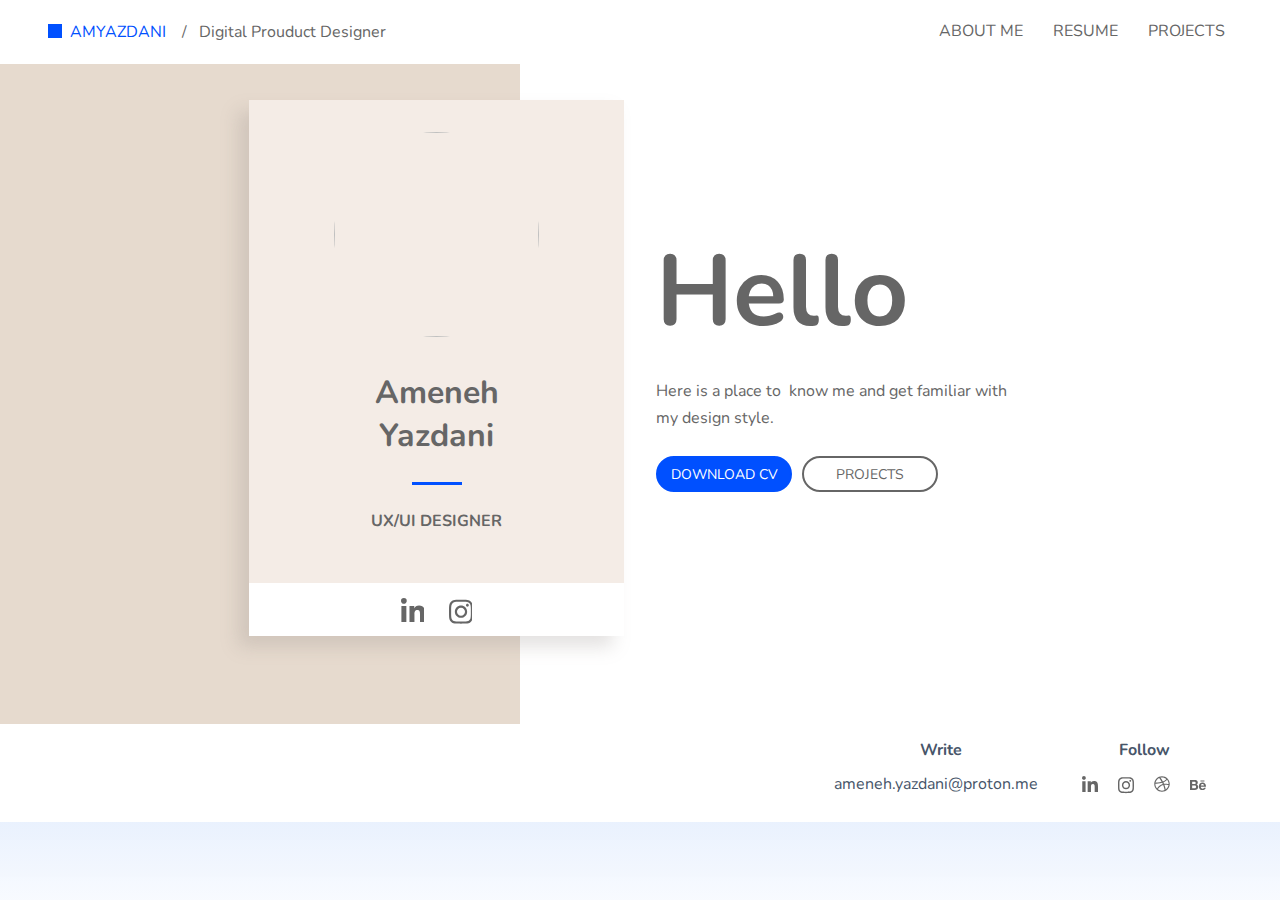
==== index.html @ 18025984 "add ecokiddo pdf" ====
<!doctype html>
            <html lang="en">
              <head>
                <meta charset="utf-8">
                <title>Amyazdani-Home</title>
                <meta name="generator" content="GrapesJS Studio">
                <meta name="viewport" content="width=device-width,initial-scale=1">
                <meta property="og:type" content="website">
                <meta name="robots" content="index,follow">
                <link rel="stylesheet" href="./css/style.css">
              
<link href="https://fonts.googleapis.com/css?family=Nunito:400,700" rel="stylesheet" type="text/css">
<link href="https://fonts.googleapis.com/css?family=Quicksand:400,700" rel="stylesheet" type="text/css">
<link href="https://fonts.googleapis.com/css?family=Nunito:400,700" rel="stylesheet" type="text/css">
<link href="https://fonts.googleapis.com/css?family=Quicksand:400,700" rel="stylesheet" type="text/css"></head>
              <body id="iau9"><div id="mainNav" class="navbar"><div data-gjs="navbar" id="mainNavContainer" class="navbar-container"><a href="./index.html" id="irisc" class="navbar-brand"><span id="i1w1ym"></span>AMYAZDANI<br/></a><a href="" id="ifyma7" class="navbar-brand">/   Digital Prouduct Designer</a><a href="" id="iestpai" class="navbar-brand">Digital Prouduct Designer</a><div id="navBurger" class="navbar-burger"><div id="navBurgerLine1" class="navbar-burger-line"></div><div id="navBurgerLine2" class="navbar-burger-line"></div><div id="navBurgerLine3" class="navbar-burger-line"></div></div><div data-gjs="navbar-items" id="navMenuDiv" class="navbar-items-c"><nav id="navbarMenu" class="navbar-menu"><a id="io22g" href="amyazdani_about_me.html" class="navbar-menu-link">ABOUT ME<br/></a><a id="io8o2" href="amyazdani_resume.html" class="navbar-menu-link">RESUME</a><a id="iezv8" href="amyazdani_projects.html" class="navbar-menu-link">PROJECTS</a></nav></div></div></div><div id="i25o" class="gjs-grid-row"><div id="itks" class="gjs-grid-column"></div><div id="ir4l" class="gjs-grid-column"></div></div><div id="i5uq" class="gjs-grid-row"><div id="iozj" class="gjs-grid-column"><div id="im23" class="gjs-grid-row"><div id="ianzh" class="gjs-grid-column"><img id="i791" src="assets/amy.jpg"/><h1 id="ip5w5" class="gjs-heading">Ameneh<br/>Yazdani<br/></h1><div id="imp0k" class="gjs-divider"></div><div id="insnv"><b id="i3y6it">UX/UI DESIGNER<br/></b></div><div id="ixq4tj" class="gjs-grid-row"><div id="ixsa9g" class="gjs-grid-column"><a href="/Resume/Ameneh-Yazdani-CV.pdf" id="ibwvfp" class="gjs-link">DOWNLOAD CV</a><a href="./amyazdani_projects.html" id="i9ak09" class="gjs-link">PROJECTS</a></div></div><div id="i3u7p" class="gjs-grid-row"><div id="iwslp" class="gjs-grid-column"><a href="https://www.linkedin.com/in/ameneh-yazdani" target="_blank" id="iv50fg" class="gjs-link-box"><div data-type-icon title="Amy.uix" id="iws2ya" class="gjs-icon"><svg xmlns="http://www.w3.org/2000/svg" viewBox="0 0 448 512"><path d="M100.28 448H7.4V148.9h92.88zM53.79 108.1C24.09 108.1 0 83.5 0 53.8a53.79 53.79 0 0 1 107.58 0c0 29.7-24.1 54.3-53.79 54.3zM447.9 448h-92.68V302.4c0-34.7-.7-79.2-48.29-79.2-48.29 0-55.69 37.7-55.69 76.7V448h-92.78V148.9h89.08v40.8h1.3c12.4-23.5 42.69-48.3 87.88-48.3 94 0 111.28 61.9 111.28 142.3V448z">
  </path></svg></div></a><a href="https://www.instagram.com/amy.uix" target="_blank" id="iccqul" class="gjs-link-box"><div data-type-icon title="Amy.uix" id="ibu5v7" class="gjs-icon"><svg xmlns="http://www.w3.org/2000/svg" viewBox="0 0 448 512"><path d="M224.1 141c-63.6 0-114.9 51.3-114.9 114.9s51.3 114.9 114.9 114.9S339 319.5 339 255.9 287.7 141 224.1 141zm0 189.6c-41.1 0-74.7-33.5-74.7-74.7s33.5-74.7 74.7-74.7 74.7 33.5 74.7 74.7-33.6 74.7-74.7 74.7zm146.4-194.3c0 14.9-12 26.8-26.8 26.8-14.9 0-26.8-12-26.8-26.8s12-26.8 26.8-26.8 26.8 12 26.8 26.8zm76.1 27.2c-1.7-35.9-9.9-67.7-36.2-93.9-26.2-26.2-58-34.4-93.9-36.2-37-2.1-147.9-2.1-184.9 0-35.8 1.7-67.6 9.9-93.9 36.1s-34.4 58-36.2 93.9c-2.1 37-2.1 147.9 0 184.9 1.7 35.9 9.9 67.7 36.2 93.9s58 34.4 93.9 36.2c37 2.1 147.9 2.1 184.9 0 35.9-1.7 67.7-9.9 93.9-36.2 26.2-26.2 34.4-58 36.2-93.9 2.1-37 2.1-147.8 0-184.8zM398.8 388c-7.8 19.6-22.9 34.7-42.6 42.6-29.5 11.7-99.5 9-132.1 9s-102.7 2.6-132.1-9c-19.6-7.8-34.7-22.9-42.6-42.6-11.7-29.5-9-99.5-9-132.1s-2.6-102.7 9-132.1c7.8-19.6 22.9-34.7 42.6-42.6 29.5-11.7 99.5-9 132.1-9s102.7-2.6 132.1 9c19.6 7.8 34.7 22.9 42.6 42.6 11.7 29.5 9 99.5 9 132.1s2.7 102.7-9 132.1z">
  </path></svg></div></a></div></div></div></div></div><div id="i42mx" class="gjs-grid-column"><h1 id="ihxmg" class="gjs-heading">Hello</h1><span id="iazq1"><b id="ifq6jk">Here is a place to  know me and get familiar with my design style.</b></span><div id="ikxauh" class="gjs-grid-row"><div id="i2eptz" class="gjs-grid-column"><a href="/Resume/Ameneh-Yazdani-CV.pdf" id="igydwi" class="gjs-link">DOWNLOAD CV</a><a href="./amyazdani_projects.html" id="ihq8y9" class="gjs-link">PROJECTS</a></div></div></div></div><section id="ie242h" class="gjs-section"><div id="im2js2" class="gjs-container"><div id="iene2k" class="gjs-grid-row"><div id="ic12m9" class="gjs-grid-column"><div id="igm6dx" class="gjs-grid-row"><div id="ippa7v" class="gjs-grid-column"><div id="irnk75"><b id="i36aaj-2">Write</b></div><div id="ir4frd">ameneh.yazdani@proton.me<br id="itm0ik-2" draggable="true"/></div></div></div></div><div id="i5v60v" class="gjs-grid-column"><div id="i3srwa" class="gjs-grid-row"><div id="ioxxzo" class="gjs-grid-column"><div id="idp0oi"><b id="ieya2i">Follow</b></div><div id="i5dv8p" class="gjs-grid-row"><div id="if9tjs" class="gjs-grid-column"><a href="https://www.linkedin.com/in/ameneh-yazdani" target="_blank" id="i13ovx" class="gjs-link-box"><div data-type-icon title="Amy.uix" id="io9v9u" class="gjs-icon"><svg xmlns="http://www.w3.org/2000/svg" viewBox="0 0 448 512"><path d="M100.28 448H7.4V148.9h92.88zM53.79 108.1C24.09 108.1 0 83.5 0 53.8a53.79 53.79 0 0 1 107.58 0c0 29.7-24.1 54.3-53.79 54.3zM447.9 448h-92.68V302.4c0-34.7-.7-79.2-48.29-79.2-48.29 0-55.69 37.7-55.69 76.7V448h-92.78V148.9h89.08v40.8h1.3c12.4-23.5 42.69-48.3 87.88-48.3 94 0 111.28 61.9 111.28 142.3V448z">
  </path></svg></div></a><a href="https://www.instagram.com/amy.uix" target="_blank" id="i0utdw" class="gjs-link-box"><div data-type-icon title="Amy.uix" id="i98dmz" class="gjs-icon"><svg xmlns="http://www.w3.org/2000/svg" viewBox="0 0 448 512"><path d="M224.1 141c-63.6 0-114.9 51.3-114.9 114.9s51.3 114.9 114.9 114.9S339 319.5 339 255.9 287.7 141 224.1 141zm0 189.6c-41.1 0-74.7-33.5-74.7-74.7s33.5-74.7 74.7-74.7 74.7 33.5 74.7 74.7-33.6 74.7-74.7 74.7zm146.4-194.3c0 14.9-12 26.8-26.8 26.8-14.9 0-26.8-12-26.8-26.8s12-26.8 26.8-26.8 26.8 12 26.8 26.8zm76.1 27.2c-1.7-35.9-9.9-67.7-36.2-93.9-26.2-26.2-58-34.4-93.9-36.2-37-2.1-147.9-2.1-184.9 0-35.8 1.7-67.6 9.9-93.9 36.1s-34.4 58-36.2 93.9c-2.1 37-2.1 147.9 0 184.9 1.7 35.9 9.9 67.7 36.2 93.9s58 34.4 93.9 36.2c37 2.1 147.9 2.1 184.9 0 35.9-1.7 67.7-9.9 93.9-36.2 26.2-26.2 34.4-58 36.2-93.9 2.1-37 2.1-147.8 0-184.8zM398.8 388c-7.8 19.6-22.9 34.7-42.6 42.6-29.5 11.7-99.5 9-132.1 9s-102.7 2.6-132.1-9c-19.6-7.8-34.7-22.9-42.6-42.6-11.7-29.5-9-99.5-9-132.1s-2.6-102.7 9-132.1c7.8-19.6 22.9-34.7 42.6-42.6 29.5-11.7 99.5-9 132.1-9s102.7-2.6 132.1 9c19.6 7.8 34.7 22.9 42.6 42.6 11.7 29.5 9 99.5 9 132.1s2.7 102.7-9 132.1z">
  </path></svg></div></a><a href="https://dribbble.com/amy-uix" target="_blank" id="ibwmsa" class="gjs-link-box"><div data-type-icon title="Amy.uix" id="ikxn64" class="gjs-icon"><svg xmlns="http://www.w3.org/2000/svg" viewBox="0 0 512 512"><path d="M256 8C119.252 8 8 119.252 8 256s111.252 248 248 248 248-111.252 248-248S392.748 8 256 8zm163.97 114.366c29.503 36.046 47.369 81.957 47.835 131.955-6.984-1.477-77.018-15.682-147.502-6.818-5.752-14.041-11.181-26.393-18.617-41.614 78.321-31.977 113.818-77.482 118.284-83.523zM396.421 97.87c-3.81 5.427-35.697 48.286-111.021 76.519-34.712-63.776-73.185-116.168-79.04-124.008 67.176-16.193 137.966 1.27 190.061 47.489zm-230.48-33.25c5.585 7.659 43.438 60.116 78.537 122.509-99.087 26.313-186.36 25.934-195.834 25.809C62.38 147.205 106.678 92.573 165.941 64.62zM44.17 256.323c0-2.166.043-4.322.108-6.473 9.268.19 111.92 1.513 217.706-30.146 6.064 11.868 11.857 23.915 17.174 35.949-76.599 21.575-146.194 83.527-180.531 142.306C64.794 360.405 44.17 310.73 44.17 256.323zm81.807 167.113c22.127-45.233 82.178-103.622 167.579-132.756 29.74 77.283 42.039 142.053 45.189 160.638-68.112 29.013-150.015 21.053-212.768-27.882zm248.38 8.489c-2.171-12.886-13.446-74.897-41.152-151.033 66.38-10.626 124.7 6.768 131.947 9.055-9.442 58.941-43.273 109.844-90.795 141.978z"></path></svg></div></a><a href="https://www.behance.net/amy-uix" target="_blank" id="i50127" class="gjs-link-box"><div data-type-icon title="Amy.uix" id="i4okzw" class="gjs-icon"><svg xmlns="http://www.w3.org/2000/svg" viewBox="0 0 576 512"><path d="M232 237.2c31.8-15.2 48.4-38.2 48.4-74 0-70.6-52.6-87.8-113.3-87.8H0v354.4h171.8c64.4 0 124.9-30.9 124.9-102.9 0-44.5-21.1-77.4-64.7-89.7zM77.9 135.9H151c28.1 0 53.4 7.9 53.4 40.5 0 30.1-19.7 42.2-47.5 42.2h-79v-82.7zm83.3 233.7H77.9V272h84.9c34.3 0 56 14.3 56 50.6 0 35.8-25.9 47-57.6 47zm358.5-240.7H376V94h143.7v34.9zM576 305.2c0-75.9-44.4-139.2-124.9-139.2-78.2 0-131.3 58.8-131.3 135.8 0 79.9 50.3 134.7 131.3 134.7 61.3 0 101-27.6 120.1-86.3H509c-6.7 21.9-34.3 33.5-55.7 33.5-41.3 0-63-24.2-63-65.3h185.1c.3-4.2.6-8.7.6-13.2zM390.4 274c2.3-33.7 24.7-54.8 58.5-54.8 35.4 0 53.2 20.8 56.2 54.8H390.4z"></path></svg></div></a></div></div></div></div></div></div></div></section></body>
<script src="./js/main.js"></script>
<script src="./js/main.js"></script>
            </html>
---- css/style.css ----
* { box-sizing: border-box; } body {margin: 0;}.text-content{line-height:20px;}.text-main-content{line-height:30px;font-size:1.2rem;}#iau9{font-family:Nunito,Arial,Helvetica,sans-serif;background-image:linear-gradient(180deg,rgba(59,130,245,0.11),white 14%);background-position:0px 0px;background-size:100% 100%;background-repeat:repeat;background-attachment:scroll;background-origin:padding-box;color:#475569;}.gjs-grid-column.feature-item{padding-top:15px;padding-right:15px;padding-bottom:15px;padding-left:15px;display:flex;flex-direction:column;gap:15px;min-width:30%;}.gjs-grid-column.testimonial-item{padding-top:15px;padding-right:15px;padding-bottom:15px;padding-left:15px;display:flex;flex-direction:column;gap:15px;min-width:45%;background-color:rgba(247, 247, 247, 0.23);border-top-left-radius:5px;border-top-right-radius:5px;border-bottom-right-radius:5px;border-bottom-left-radius:5px;align-items:flex-start;border-top-width:1px;border-right-width:1px;border-bottom-width:1px;border-left-width:1px;border-top-style:solid;border-right-style:solid;border-bottom-style:solid;border-left-style:solid;border-top-color:rgba(0, 0, 0, 0.06);border-right-color:rgba(0, 0, 0, 0.06);border-bottom-color:rgba(0, 0, 0, 0.06);border-left-color:rgba(0, 0, 0, 0.06);}.gjs-button{vertical-align:top;max-width:100%;display:inline-block;text-decoration:none;color:white;padding-right:15px;padding-bottom:10px;padding-left:15px;background-color:rgb(36, 99, 235);border-top-left-radius:5px;border-top-right-radius:5px;border-bottom-right-radius:5px;border-bottom-left-radius:5px;padding-top:10px;font-size:1.1rem;text-align:center;}.gjs-text-blue{color:rgb(36, 99, 235);}.gjs-link:hover{color:rgb(36, 99, 235);text-decoration:underline;}.gjs-icon.gjs-feature-icon{padding-top:10px;padding-right:10px;padding-bottom:10px;padding-left:10px;background-color:rgb(36, 99, 235);color:white;border-top-left-radius:10px;border-top-right-radius:10px;border-bottom-right-radius:10px;border-bottom-left-radius:10px;}.gjs-grid-row{display:flex;justify-content:flex-start;align-items:stretch;flex-direction:row;min-height:auto;padding:10px 0;}.gjs-grid-column{flex:1 1 0%;padding:5px 0;}#i25o{flex-direction:row;flex-wrap:nowrap;padding-top:0px;padding-bottom:0px;min-height:724px;}#ir4l{background-color:#ffffff;flex:6 1 0%;align-self:stretch;text-align:center;padding-top:0px;padding-right:0px;padding-bottom:0px;padding-left:0px;justify-content:flex-start;align-items:center;display:flex;line-height:0px;letter-spacing:0px;font-size:0px;margin-top:0px;margin-right:0px;margin-bottom:0px;margin-left:0px;}#itks{background-color:rgb(230, 218, 206);flex:4 0 1%;padding-top:0px;padding-bottom:0px;padding-right:5px;padding-left:5px;}#i5uq{position:absolute;top:100px;padding-top:0px;padding-right:0px;padding-bottom:0px;padding-left:0px;justify-content:center;flex-direction:row;width:100%;border-top-width:0px;border-right-width:0px;border-bottom-width:0px;border-left-width:0px;display:flex;color:#666666;}#iozj{padding-top:0px;padding-right:0px;padding-bottom:0px;padding-left:0px;width:375px;flex:0 0 auto;display:flex;justify-content:flex-start;flex-direction:row;box-shadow:-11px 11px 17px 0px rgba(138, 131, 124, 0.23) ;}#i791{color:rgba(0, 0, 0, 1);width:205px;height:205px;border-top-left-radius:100%;border-top-right-radius:100%;border-bottom-right-radius:100%;border-bottom-left-radius:100%;margin-bottom:34px;margin-top:32px;background-color:rgba(255, 255, 255, 0);min-height:64px;}#im23{justify-content:center;padding-top:0px;padding-right:0px;padding-bottom:0px;padding-left:0px;width:375px;background-color:#f4ece6;}#ianzh{align-self:auto;text-align:center;padding-top:0px;padding-bottom:0px;transform-style:flat;}.gjs-heading{margin:0;}#insnv{padding:10px;padding-top:0px;padding-right:0px;padding-bottom:0px;padding-left:0px;margin-bottom:51px;color:#666666;font-size:16px;}.gjs-divider{height:3px;width:100%;margin:10px;background-color:rgba(0, 0, 0, 0.05);}#imp0k{width:50px;background-color:#0050ff;margin-top:25px;margin-right:auto;margin-bottom:25px;margin-left:auto;}#i3u7p{width:100%;min-height:46px;padding-top:0px;padding-bottom:0px;}#iwslp{background-color:rgba(255, 255, 255, 1);display:flex;justify-content:center;align-items:center;padding-top:0px;padding-bottom:0px;height:53px;min-height:53px;flex-basis:6%;}.gjs-icon{display:inline-block;text-decoration:none;color:inherit;vertical-align:middle;fill:currentColor;width:50px;height:50px;}.gjs-link-box{color:inherit;display:inline-block;vertical-align:top;padding:10px;max-width:100%;text-decoration:none;}.gjs-link{vertical-align:top;max-width:100%;display:inline-block;text-decoration:none;color:inherit;}.navbar{background-color:#222;color:#ddd;min-height:50px;width:100%;}.navbar-container{max-width:950px;margin:0 auto;width:95%;}.navbar-items-c{display:inline-block;float:right;}.navbar-container::after{content:"";clear:both;display:block;}.navbar-brand{vertical-align:top;display:inline-block;padding:5px;min-height:50px;min-width:50px;color:inherit;text-decoration:none;}.navbar-menu{padding:10px 0;display:block;float:right;margin:0;}.navbar-menu-link{margin:0;color:inherit;text-decoration:none;display:inline-block;padding:10px 15px;}.navbar-burger{margin:10px 0;width:45px;padding:5px 10px;display:none;float:right;cursor:pointer;}.navbar-burger-line{padding:1px;background-color:white;margin:5px 0;}#irisc{min-height:64px;padding-left:8px;padding-right:8px;padding-bottom:21px;min-width:64px;padding-top:21px;font-size:16px;color:#0050FF;flex-direction:row;}#mainNavContainer{display:block;max-width:1200px;height:64px;}#mainNav{background-color:rgba(255, 255, 255, 1);color:rgba(0, 0, 0, 1);position:fixed;top:0px;z-index:10;min-height:64px;}#ihxmg{font-size:100px;color:#666666;}#i42mx{text-align:left;margin-top:0px;margin-right:0px;margin-bottom:0px;margin-left:32px;flex:0 0 auto;display:block;align-self:center;}#i25o:hover{padding-top:0px;padding-right:0px;padding-bottom:0px;padding-left:0px;}#iazq1{white-space:break-spaces;font-size:20px;color:#666666;width:375px;display:block;margin-top:16px;font-weight:200;}#io8o2:hover{color:#0050ff;}#iezv8:hover{color:#0050ff;}#io22g:hover{color:#0050ff;}#ixq4tj{margin-top:0px;margin-right:0px;margin-bottom:0px;margin-left:0px;display:none;}#ibwvfp{color:rgba(255, 255, 255, 1);background-color:#0050ff;border-top-left-radius:100px;border-top-right-radius:100px;border-bottom-right-radius:100px;border-bottom-left-radius:100px;width:130px;height:36px;display:inline-block;text-align:center;margin-right:10px;font-size:14px;margin-top:0px;margin-bottom:0px;margin-left:0px;padding-top:10px;padding-bottom:10px;}#ibwvfp:hover{text-decoration:none;text-align:center;}#i9ak09{color:rgba(0, 0, 0, 1);background-color:rgba(255, 255, 255, 1);border-top-left-radius:100px;border-top-right-radius:100px;border-bottom-right-radius:100px;border-bottom-left-radius:100px;width:130px;height:36px;display:inline-block;text-align:center;padding-top:9px;padding-bottom:9px;border-top-color:rgba(0, 0, 0, 1);border-right-color:rgba(0, 0, 0, 1);border-bottom-color:rgba(0, 0, 0, 1);border-left-color:rgba(0, 0, 0, 1);border-top-width:2px;border-right-width:2px;border-bottom-width:2px;border-left-width:2px;border-top-style:solid;border-right-style:solid;border-bottom-style:solid;border-left-style:solid;font-size:14px;}#i9ak09:hover{text-decoration:none;text-align:center;}#ixsa9g{padding-top:0px;padding-bottom:0px;margin-top:16px;margin-bottom:10px;}#igydwi{color:rgba(255,255,255,1);background-color:#0050ff;width:136px;height:36px;display:inline-block;text-align:center;margin-right:10px;font-size:14px;margin-left:0px;padding-top:7px;padding-bottom:7px;border-top-width:2px;border-right-width:2px;border-bottom-width:2px;border-left-width:2px;border-top-style:solid;border-right-style:solid;border-bottom-style:solid;border-left-style:solid;border-top-left-radius:100px;border-top-right-radius:100px;border-bottom-right-radius:100px;border-bottom-left-radius:100px;border-top-color:#0050ff;border-right-color:#0050ff;border-bottom-color:#0050ff;border-left-color:#0050ff;box-sizing:border-box;}#igydwi:hover{text-decoration:none;text-align:center;color:rgba(0, 0, 0, 1);background-color:rgba(255, 255, 255, 1);border-top-color:#0050ff;border-right-color:#0050ff;border-bottom-color:#0050ff;border-left-color:#0050ff;border-top-left-radius:100px;border-top-right-radius:100px;border-bottom-right-radius:100px;border-bottom-left-radius:100px;border-top-style:solid;border-right-style:solid;border-bottom-style:solid;border-left-style:solid;border-top-width:2px;border-right-width:2px;border-bottom-width:2px;border-left-width:2px;padding-top:7px;padding-bottom:7px;}#ihq8y9{color:#666666;background-color:rgba(255,255,255,1);border-top-left-radius:100px;border-top-right-radius:100px;border-bottom-right-radius:100px;border-bottom-left-radius:100px;width:136px;height:36px;display:inline-block;text-align:center;padding-top:7px;padding-bottom:7px;border-top-color:#666666;border-right-color:#666666;border-bottom-color:#666666;border-left-color:#666666;border-top-style:solid;border-right-style:solid;border-bottom-style:solid;border-left-style:solid;font-size:14px;border-top-width:2px;border-right-width:2px;border-bottom-width:2px;border-left-width:2px;}#ihq8y9:hover{text-decoration:none;text-align:center;border-top-style:none;border-right-style:none;border-bottom-style:none;border-left-style:none;background-color:#0050ff;color:rgba(255, 255, 255, 1);padding-top:9px;padding-bottom:9px;}#i2eptz{padding-top:0px;padding-bottom:0px;margin-top:16px;margin-bottom:10px;}#navbarMenu{height:64px;}#irhdi2{min-height:64px;padding-left:8px;padding-right:8px;padding-bottom:21px;min-width:64px;padding-top:21px;font-size:16px;color:#666666;}#iov8y7:hover{color:#0050ff;}#iov8y7{color:#0050ff;}#igw63x:hover{color:#0050ff;}#if4li4:hover{color:#0050ff;}#irljbp{height:64px;}#i78d9u{display:block;max-width:1200px;height:64px;}#iqfgrt{background-color:rgba(255, 255, 255, 1);color:rgba(0, 0, 0, 1);position:fixed;top:0px;z-index:10;min-height:64px;}#i4d6wd{font-family:Nunito,Arial,Helvetica,sans-serif;color:#475569;background-color:rgb(230,218,206);}.gjs-container{width:90%;margin:0 auto;max-width:1200px;}.gjs-section{display:flex;padding:50px 0;}#ijr3ad{margin-top:64px;padding-top:32px;}#i2za1o{width:100%;max-width:724px;display:block;justify-content:space-between;}#i8f7qs{display:flex;justify-content:center;margin-bottom:16px;padding-top:0px;padding-bottom:0px;}#i7zahs{background-color:rgba(255, 255, 255, 1);padding-top:48px;padding-right:48px;padding-bottom:48px;padding-left:48px;mix-blend-mode:normal;box-shadow:-11px 11px 17px 0px rgba(138, 131, 124, 0.23) ;}#i9dw3x{display:block;padding-top:0px;padding-bottom:0px;}#i5mx16{flex-basis:30%;flex-grow:0;}#i9wjjj{flex-direction:row;}#i4ljyb{padding:10px;color:#0050ff;font-weight:600;font-size:16px;}#ifpf6j{padding:10px;font-size:14px;}#izeedk{padding:10px;font-size:13px;}#ilqxbb{padding-top:24px;padding-right:0px;padding-bottom:8px;padding-left:0px;}#isgs1k{font-size:14px;color:#666666;}#ifrtbx{padding:10px;color:#0050ff;font-weight:600;font-size:16px;}#ivi7ae{padding:10px;color:#666666;font-size:14px;}#izx4k6{font-size:9.000000pt;}#i168yk{padding:10px;color:#0050ff;font-weight:600;font-size:16px;}#imwpn4{padding:10px;color:#666666;font-size:14px;}#i9xg2a{padding:10px;color:#666666;font-size:14px;}#iyaw9l{flex-basis:42%;flex-grow:0;}#i84zjh{font-size:9.000000pt;}#iztz53{padding:10px;font-size:14px;color:#666666;}#iamm1l{padding-top:24px;padding-right:0px;padding-bottom:8px;padding-left:0px;}#izk48e{flex-direction:row;}#iapwzv{background-color:rgba(255, 255, 255, 1);padding-top:48px;padding-right:48px;padding-bottom:48px;padding-left:48px;color:#666666;box-shadow:-11px 11px 17px 0 rgba(138, 131, 124, 0.23) ;}#iv5one{display:block;padding-top:0px;padding-right:0px;padding-bottom:10px;padding-left:0px;}#ih1t1v{padding:10px;color:#0050ff;font-weight:600;font-size:16px;}#ituaob{padding:10px;color:#666666;font-size:14px;}#ic1vqj{padding:10px;color:#666666;font-size:14px;}#iop592{flex-basis:30%;flex-grow:0;}#il3b9u{padding-top:24px;padding-right:0px;padding-bottom:8px;padding-left:0px;}#i2twmb{flex-direction:row;}#ivxel1{background-color:rgba(255, 255, 255, 1);padding-top:48px;padding-right:48px;padding-bottom:48px;padding-left:48px;box-shadow:-11px 11px 17px 0 rgba(138, 131, 124, 0.23) ;}#iuh3by{display:block;padding-top:0px;padding-bottom:0px;margin-top:16px;margin-right:0px;margin-bottom:0px;margin-left:0px;}#i0bq1j{font-size:14px;color:#666666;}#iz9ju3{display:flex;justify-content:space-between;color:#666666;}#ixzp3j{padding-top:0px;padding-bottom:0px;margin-top:16px;margin-right:0px;margin-bottom:0px;margin-left:0px;display:block;min-height:55px;}#ilicjo{width:100%;max-width:724px;display:block;justify-content:space-between;}#ic2p8r{padding-top:0px;margin-top:0px;}#iibh4n{display:flex;justify-content:space-between;color:#666666;}#i27mfs{padding:10px;color:#666666;padding-left:0px;font-size:16px;}#i4ib57{background-color:rgba(255, 255, 255, 1);padding-top:48px;padding-right:48px;padding-bottom:48px;padding-left:48px;color:#666666;box-shadow:-11px 11px 17px 0 rgba(138, 131, 124, 0.23) ;}#igd8iv{padding-top:0px;padding-bottom:0px;margin-top:16px;margin-right:0px;margin-bottom:0px;margin-left:0px;display:block;min-height:55px;}#iz4ruy{width:100%;max-width:724px;display:block;justify-content:space-between;}#i3e59g{padding-top:0px;margin-top:0px;}#igx10f{display:inline-block;width:12px;height:12px;background-color:#0050ff;}#ib4r34{flex-direction:row;padding-top:0px;padding-bottom:0px;}#i5q8ou{display:inline-block;width:12px;height:12px;background-color:#0050ff;}#ixgmh6{padding:10px;padding-left:0px;font-size:16px;}#iwoise{display:inline-block;width:12px;height:12px;background-color:#0050ff;}#il6ttk{padding:10px;padding-left:0px;font-size:16px;}#ivyzjz{white-space:pre-wrap;color:#666666;}#ifgxej{white-space:pre-wrap;color:#666666;}#ikd90g{display:inline-block;width:12px;height:12px;background-color:#0050ff;}#ivh3pg{white-space:pre-wrap;}#i60bkh{padding:10px;padding-left:0px;font-size:16px;}#imgk0p{white-space:pre-wrap;color:#666666;}#ii4j8i{display:inline-block;width:12px;height:12px;background-color:#0050ff;}#iivh9d{white-space:pre-wrap;}#i0197c{padding:10px;color:#666666;padding-left:0px;font-size:16px;}#imlq81{white-space:pre-wrap;}#iqct6f{display:inline-block;width:12px;height:12px;background-color:#0050ff;}#ikp0sd{white-space:pre-wrap;}#imsro3{padding:10px;padding-left:0px;font-size:16px;}#iz6kzm{white-space:pre-wrap;color:#666666;}#i9ey9s{display:inline-block;width:12px;height:12px;background-color:#0050ff;}#ihqfvs{white-space:pre-wrap;}#ieebf5{padding:10px;color:#666666;padding-left:0px;font-size:16px;}#ijnmy2{display:inline-block;width:12px;height:12px;background-color:#0050ff;}#i2g4n7{padding:10px;color:#666666;padding-left:0px;font-size:16px;}#iw8epz{display:inline-block;height:12px;background-color:#0050ff;width:12px;}#i3hzwp{padding:10px;padding-left:0px;font-size:16px;}#ijxxgu{display:inline-block;width:12px;height:12px;background-color:#0050ff;}#iwt7nk{padding:10px;padding-left:0px;font-size:16px;}#i5cbbf{display:inline-block;width:12px;height:12px;background-color:#0050ff;}#imokom{white-space:pre-wrap;}#ixom1c{padding:10px;padding-left:0px;font-size:16px;}#ih05hn{display:inline-block;width:12px;height:12px;background-color:#0050ff;}#iepa6u{padding:10px;padding-left:0px;font-size:16px;}#i40wwx{display:inline-block;width:12px;height:12px;background-color:#0050ff;}#imi57u{white-space:pre-wrap;}#i237fv{padding:10px;padding-left:0px;font-size:16px;}#i3uxpb{display:inline-block;width:12px;height:12px;background-color:#0050ff;}#i06pmw{white-space:pre-wrap;}#itgk6u{padding:10px;padding-left:0px;font-size:16px;}#idrt0f{display:inline-block;width:12px;height:12px;background-color:#0050ff;}#indtas{padding:10px;padding-left:0px;font-size:16px;}#i95t0h{display:inline-block;width:12px;height:12px;background-color:#0050ff;}#isavt9{white-space:pre-wrap;}#i8xj63{padding:10px;padding-left:0px;font-size:16px;}#i3olcm{flex-direction:row;padding-bottom:0px;padding-top:0px;}#iq5eey{background-color:rgba(255, 255, 255, 1);padding-top:48px;padding-right:48px;padding-bottom:48px;padding-left:48px;box-shadow:-11px 11px 17px 0 rgba(138, 131, 124, 0.23) ;}#i1jzd6{padding-top:0px;padding-bottom:0px;margin-top:16px;margin-right:0px;margin-bottom:0px;margin-left:0px;display:block;min-height:55px;}#iorl5u{white-space:pre-wrap;font-size:16px;color:#666666;}#iv87xj{white-space:pre-wrap;font-size:16px;color:#666666;}#imw3mh{white-space:pre-wrap;font-size:16px;color:#666666;}#ir0jgu{white-space:pre-wrap;font-size:16px;color:#666666;}#iv2iio{white-space:pre-wrap;font-size:16px;color:#666666;}#irluqt{white-space:pre-wrap;font-size:16px;color:#666666;}#igaraq{white-space:pre-wrap;font-size:16px;color:#666666;}#ih88d2{white-space:pre-wrap;font-size:16px;color:#666666;}#i6arl1{padding:10px;color:#666666;font-size:14px;}#i8r5hj{flex-basis:42%;flex-grow:0;}#ioooe8{padding:10px;font-size:14px;color:#666666;}#i6bd14{padding-top:24px;padding-right:0px;padding-bottom:8px;padding-left:0px;}#ir70v3{flex-direction:row;}#i08bo5{background-color:rgba(255, 255, 255, 1);padding-top:48px;padding-right:48px;padding-bottom:48px;padding-left:48px;color:#666666;box-shadow:-11px 11px 17px 0 rgba(138, 131, 124, 0.23) ;}#iu26g2{padding-top:0px;padding-bottom:0px;margin-top:16px;margin-right:0px;margin-bottom:0px;margin-left:0px;display:block;min-height:55px;}#i1x4xk{padding:10px;color:#0050ff;font-weight:600;font-size:16px;}#i0a7z6{padding:10px;color:#666666;font-size:14px;}#io0cv8{padding:10px;color:#666666;font-size:14px;}#ivitxe{flex-basis:42%;flex-grow:0;}#ip8i47{padding-top:40px;padding-right:0px;padding-bottom:8px;padding-left:0px;margin-top:0px;margin-right:0px;margin-bottom:0px;margin-left:0px;}#iqapad{flex-direction:row;}#ihiin8{background-color:rgba(255, 255, 255, 1);padding-top:48px;padding-right:48px;padding-bottom:48px;padding-left:48px;box-shadow:-11px 11px 17px 0px rgba(138, 131, 124, 0.23) ;}#i5cpx6{padding-top:0px;padding-bottom:0px;margin-top:16px;margin-right:0px;margin-bottom:0px;margin-left:0px;display:block;min-height:55px;}#iqvvda{display:inline-block;width:12px;height:12px;color:#0050ff;background-color:#0050ff;}#iam18s{white-space:pre-wrap;}#isxes7{padding:10px;color:#666666;}#iajboj{display:inline-block;width:12px;height:12px;background-color:#0050ff;}#iclmfy{padding:10px;color:#666666;}#iaf76r{display:inline-block;width:12px;height:12px;background-color:#0050ff;}#ibue93{padding:10px;color:#666666;}#i8xilh{display:inline-block;width:12px;height:12px;background-color:#0050ff;}#izf26j{padding:10px;color:#666666;}#irchrg{white-space:pre-wrap;}#ijkksl{display:inline-block;width:12px;height:12px;background-color:#0050ff;}#i9q9j4{white-space:pre-wrap;}#ie9sqb{padding:10px;font-size:16px;padding-left:0px;}#iqg51g{display:inline-block;width:12px;height:12px;background-color:#0050ff;}#iucom1{white-space:pre-wrap;}#imqx8m{padding:10px;padding-left:0px;font-size:16px;}#ivrl4f{display:inline-block;width:12px;height:12px;background-color:#0050ff;}#iweldk{white-space:pre-wrap;}#irv3tk{padding:10px;font-size:16px;padding-left:0px;}#ivqk46{display:inline-block;width:12px;height:12px;background-color:#0050ff;}#i7vcyp{white-space:pre-wrap;}#iz471g{padding:10px;padding-left:0px;font-size:16px;}#ic6ihm{display:inline-block;width:12px;height:12px;background-color:#0050ff;}#ibfa6o{white-space:pre-wrap;}#id0bz6{padding:10px;padding-left:0px;font-size:16px;}#itwex9{display:inline-block;width:12px;height:12px;background-color:#0050ff;}#iloyzi{white-space:pre-wrap;}#iptrkh{padding:10px;font-size:16px;padding-left:0px;}#isrvja{display:inline-block;width:12px;height:12px;background-color:#0050ff;}#i69lxg{white-space:pre-wrap;}#imz8ko{padding:10px;padding-left:0px;font-size:16px;}#iyp8zd{display:inline-block;width:12px;height:12px;background-color:#0050ff;}#izjgtp{padding:10px;font-size:16px;padding-left:0px;}#iq3nql{display:inline-block;width:12px;height:12px;background-color:#0050ff;}#ia7ko1{white-space:pre-wrap;}#i7ht5i{padding:10px;padding-left:0px;font-size:16px;}#i922xk{flex-basis:1%;width:0px;display:block;}#iaicmi{display:inline-block;width:12px;height:12px;background-color:#0050ff;}#ilug3b{white-space:pre-wrap;}#ir9fov{padding:10px;font-size:16px;padding-left:0px;}#imbn7l{display:inline-block;width:12px;height:12px;background-color:#0050ff;}#in4877{white-space:pre-wrap;}#i7agwn{padding:10px;color:#666666;padding-left:0px;font-size:16px;}#i7gtjg{display:inline-block;width:12px;height:12px;background-color:#0050ff;}#ioyi15{white-space:pre-wrap;}#im8unf{padding:10px;padding-left:0px;font-size:16px;}#ivrazy{display:inline-block;width:12px;height:12px;background-color:#0050ff;}#ibt011{white-space:pre-wrap;}#inn3d2{padding:10px;color:#666666;padding-left:0px;font-size:16px;}#i381ei{font-size:16px;color:#666666;}#iu1e8j{display:flex;justify-content:space-between;}#i1hdow{display:inline-block;width:12px;height:12px;color:#0050ff;background-color:#0050ff;}#i4mf6t{white-space:pre-wrap;}#igeghz{background-color:rgba(255, 255, 255, 1);padding-top:48px;padding-right:48px;padding-bottom:48px;padding-left:48px;margin-top:0px;margin-right:0px;margin-bottom:8px;margin-left:0px;display:flex;box-shadow:-11px 11px 17px 0 rgba(138, 131, 124, 0.23) ;}#i7ko6g{padding-top:0px;padding-bottom:0px;margin-top:16px;margin-right:0px;margin-bottom:0px;margin-left:0px;display:block;min-height:55px;}#i53rux{width:100%;max-width:724px;display:block;justify-content:space-between;}#is449m{padding-top:0px;margin-top:0px;padding-bottom:0px;margin-bottom:50px;}#i1n5yo{display:flex;justify-content:space-between;}#i5rd5t{display:inline-block;width:12px;height:12px;background-color:#0050ff;}#iwubah{white-space:pre-wrap;color:#666666;}#iab5z2{padding:10px;color:#666666;font-size:16px;}#if0fur{display:inline-block;width:12px;height:12px;background-color:#0050ff;}#i04h5i{white-space:pre-wrap;color:#666666;}#ix0z7c{padding:10px;font-size:16px;}#i3pyfz{flex-direction:row;}#iodpvu{background-color:rgba(255, 255, 255, 1);padding-top:48px;padding-right:48px;padding-bottom:48px;padding-left:48px;box-shadow:-11px 11px 17px 0 rgba(138, 131, 124, 0.23) ;}#iqnzxf{padding-top:0px;padding-bottom:0px;margin-top:16px;margin-right:0px;margin-bottom:0px;margin-left:0px;display:block;min-height:55px;}#i4yzge{width:100%;max-width:724px;display:block;justify-content:space-between;}#ioz9yg{padding-top:0px;margin-top:0px;}#i7dm23{color:black;width:500px;display:inline-block;}#i702ud{flex-basis:30%;flex-grow:0;padding-top:0px;padding-bottom:0px;display:flex;width:500px;flex-direction:column;margin-left:64px;margin-right:64px;}#i8azwh{flex-direction:column;display:flex;}#ifryul{flex-basis:30%;flex-grow:0;padding-bottom:0px;padding-top:0px;width:500px;margin-left:64px;margin-right:64px;}#i4mfhk{flex-direction:row;}#i9w1g6{flex-direction:column;}#i8vv64{background-color:rgba(255, 255, 255, 1);padding-top:48px;padding-right:48px;padding-bottom:48px;padding-left:48px;margin-top:16px;box-shadow:-11px 11px 17px 0 rgba(138, 131, 124, 0.23) ;display:flex;}#i16z4o{min-height:64px;padding-left:8px;padding-right:8px;padding-bottom:21px;min-width:64px;padding-top:21px;font-size:16px;color:#666666;}#itzirc:hover{color:#0050ff;}#ivp7f4:hover{color:#0050ff;}#ifpy61:hover{color:#0050ff;}#ixoidz{height:64px;}#is7bnf{display:block;max-width:1200px;height:64px;}#ir49ih{color:rgba(0, 0, 0, 1);position:fixed;top:0px;z-index:10;min-height:64px;background-color:rgba(255, 255, 255, 1);}#igk06i{display:flex;justify-content:center;padding-top:0px;padding-bottom:0px;}#idv31n{width:100%;max-width:724px;display:block;justify-content:space-between;}#iqr1df{padding-top:32px;margin-top:64px;padding-right:0px;padding-bottom:50px;padding-left:0px;}#i6esukd{font-family:Nunito,Arial,Helvetica,sans-serif;color:#475569;background-color:rgb(230,218,206);}#ivp7f4{color:#0050ff;}#i6nbx9{width:14px;height:14px;background-color:#0050ff;display:inline-block;}#i27j04{color:rgba(255, 255, 255, 1);padding:10px;background-color:#0050ff;border-top-left-radius:100px;border-top-right-radius:100px;border-bottom-right-radius:100px;border-bottom-left-radius:100px;width:154px;height:40px;font-size:14px;text-align:center;padding-top:11px;padding-bottom:11px;}#ihlrn2{display:flex;justify-content:space-between;}#if2gu9{display:inline-block;width:14px;height:14px;background-color:#0050ff;}#izlbej{min-height:64px;padding-left:8px;padding-right:8px;padding-bottom:21px;min-width:64px;padding-top:21px;font-size:16px;color:#666666;}#ihg8vq:hover{color:#0050ff;}#itzj7c:hover{color:#0050ff;}#ik63zl:hover{color:#0050ff;}#id3p51{height:64px;}#i4sfzp{display:block;max-width:1200px;height:64px;}#im3d6d{background-color:rgba(255, 255, 255, 1);color:rgba(0, 0, 0, 1);position:fixed;top:0px;z-index:10;min-height:64px;}#il3zx3{width:14px;height:14px;background-color:#0050ff;display:inline-block;}#iukr4h{display:flex;justify-content:center;padding-top:0px;padding-bottom:0px;margin-bottom:16px;}#ictmuh{font-family:Nunito,Arial,Helvetica,sans-serif;color:rgba(255,255,255,1);background-color:rgb(230,218,206);}#ik63zl{color:#0050ff;}#i27j04:hover{text-decoration:none;background-color:rgb(230, 218, 206);color:rgba(0, 0, 0, 1);border-top-left-radius:100px;border-top-right-radius:100px;border-bottom-right-radius:100px;border-bottom-left-radius:100px;border-top-color:#0050ff;border-right-color:#0050ff;border-bottom-color:#0050ff;border-left-color:#0050ff;border-top-width:2px;border-right-width:2px;border-bottom-width:2px;border-left-width:2px;border-top-style:solid;border-right-style:solid;border-bottom-style:solid;border-left-style:solid;padding-top:9px;padding-bottom:9px;}#i69h7i{font-size:16px;color:#666666;}#iavayr{font-size:16px;color:#666666;}#i160g1{font-size:16px;color:#666666;}#isplv1{font-size:16px;color:#666666;}#iilirn{font-size:16px;color:#666666;}#in3fy1{font-size:16px;color:#666666;}#iuypau{font-size:16px;color:#666666;}#iwbwh3{font-size:16px;color:#666666;}#ip5w5{color:#666666;}#i1w1ym{width:14px;height:14px;background-color:#0050ff;display:inline-block;margin-right:8px;box-sizing:border-box;margin-bottom:-1px;}#izt84g{width:14px;height:14px;display:inline-block;background-color:#0050ff;margin-right:8px;margin-bottom:-1px;}#ihw49u{width:14px;height:14px;display:inline-block;background-color:#0050ff;margin-bottom:-1px;margin-right:8px;}#icvru9{display:inline-block;width:14px;height:14px;background-color:#0050ff;margin-right:8px;margin-bottom:-1px;}#io8o2{color:#666666;}#iezv8{color:#666666;}#io22g{color:#666666;}#i05jc5{color:#666666;}#i427co{color:#666666;}#iofqxi{color:#666666;}#i8dyji{color:#666666;}#imq10f{color:#666666;margin-bottom:16px;}#iw6smv{color:#666666;}#ihfz2o{color:#666666;}#i3t74n{color:#666666;font-size:16px;}#iktp3k{color:#666666;font-size:16px;}#i5slyp{color:#666666;font-size:16px;}#i3mlui{color:#666666;font-size:16px;}#iqqhnv{color:#666666;}#irhouo{color:#666666;}#itzirc{color:#666666;}#ifpy61{color:#666666;}#i1jmhb{color:#666666;font-size:24px;}#ihg8vq{color:#666666;}#itzj7c{color:#666666;}#ihr4h2{margin-bottom:16px;}#im5971{width:500px;}#inntzu{display:inline-block;width:12px;height:12px;background-color:#0050ff;}#i0abdn{white-space:pre-wrap;color:#666666;}#i2u3qb{padding:10px;font-size:16px;}#ionl3v{display:inline-block;width:12px;height:12px;background-color:#0050ff;}#inlpng{white-space:pre-wrap;color:#666666;}#ielsw6{padding:10px;color:#666666;font-size:16px;}#ikxauh{border-top-width:2px;border-right-width:2px;border-bottom-width:2px;border-left-width:2px;}#irhdi2:hover{color:#0050ff;}#i16z4o:hover{color:#0050ff;}#izlbej:hover{color:#0050FF;}#irisc:hover{color:#0050FF;}#i1ih56{color:rgba(255, 255, 255, 1);}#ie242h{padding-top:0px;padding-right:0px;padding-bottom:0px;padding-left:0px;background-color:rgba(255, 255, 255, 1);}#iws2ya{width:24px;height:24px;color:#666666;}#iws2ya:hover{margin-top:0px;margin-right:0px;margin-bottom:0px;margin-left:0px;}#iv50fg{width:48px;height:48px;border-top-left-radius:100%;border-top-right-radius:100%;border-bottom-right-radius:100%;border-bottom-left-radius:100%;padding-top:0px;padding-right:0px;padding-bottom:0px;padding-left:0px;display:flex;justify-content:center;align-items:center;}#iv50fg:hover{background-color:rgb(233, 233, 233);}#iene2k{flex-direction:row;display:inline-block;width:100%;text-align:right;}#ic12m9{padding-top:5px;padding-bottom:5px;margin-top:0px;margin-right:24px;margin-bottom:0px;margin-left:0px;padding-right:0px;padding-left:0px;display:inline-block;flex-direction:row;justify-content:flex-end;}#igm6dx{padding-top:0px;padding-bottom:0px;height:100%;}#i3srwa{padding-top:0px;padding-bottom:0px;height:100%;flex-direction:row;}#irnk75{padding:10px;padding-top:0px;padding-right:0px;padding-bottom:0px;padding-left:0px;text-align:center;}#idp0oi{text-align:center;}#ippa7v{padding-top:0px;padding-bottom:0px;}#ioxxzo{padding-top:0px;padding-bottom:0px;display:block;flex-direction:column;align-self:auto;}#ibu5v7{width:24px;height:24px;color:#666666;}#ibu5v7:hover{margin-top:0px;margin-right:0px;margin-bottom:0px;margin-left:0px;}#iccqul{width:48px;height:48px;border-top-left-radius:100%;border-top-right-radius:100%;border-bottom-right-radius:100%;border-bottom-left-radius:100%;display:flex;justify-content:center;align-items:center;padding-top:0px;padding-right:0px;padding-bottom:0px;padding-left:0px;}#iccqul:hover{background-color:rgb(233, 233, 233);}#i5dv8p{padding-top:0px;padding-bottom:0px;}#io9v9u{width:16px;height:16px;color:#666666;}#io9v9u:hover{margin-top:0px;margin-right:0px;margin-bottom:0px;margin-left:0px;}#i13ovx{width:36px;height:36px;border-top-left-radius:100%;border-top-right-radius:100%;border-bottom-right-radius:100%;border-bottom-left-radius:100%;text-align:center;display:flex;justify-content:center;align-items:center;padding-top:0px;padding-right:0px;padding-bottom:0px;padding-left:0px;}#i13ovx:hover{background-color:rgb(233, 233, 233);}#i98dmz{width:16px;height:16px;color:#666666;}#i98dmz:hover{margin-top:0px;margin-right:0px;margin-bottom:0px;margin-left:0px;}#i0utdw{width:36px;height:36px;border-top-left-radius:100%;border-top-right-radius:100%;border-bottom-right-radius:100%;border-bottom-left-radius:100%;text-align:center;display:flex;justify-content:center;align-items:center;padding-top:0px;padding-right:0px;padding-bottom:0px;padding-left:0px;}#i0utdw:hover{background-color:rgb(233, 233, 233);}#if9tjs{display:flex;flex-direction:row;}#ir4frd{padding:10px;padding-left:0px;display:block;line-height:26px;}#i5v60v{display:inline-block;justify-content:flex-end;}#i4okzw{width:16px;height:16px;color:#666666;}#i50127{width:36px;height:36px;border-top-left-radius:100%;border-top-right-radius:100%;border-bottom-right-radius:100%;border-bottom-left-radius:100%;text-align:center;display:flex;justify-content:center;align-items:center;padding-top:0px;padding-right:0px;padding-bottom:0px;padding-left:0px;}#i50127:hover{background-color:rgb(233, 233, 233);}#ikxn64{width:16px;height:16px;color:#666666;}#ikxn64:hover{margin-top:0px;margin-right:0px;margin-bottom:0px;margin-left:0px;}#ibwmsa{width:36px;height:36px;border-top-left-radius:100%;border-top-right-radius:100%;border-bottom-right-radius:100%;border-bottom-left-radius:100%;text-align:center;display:flex;justify-content:center;align-items:center;padding-top:0px;padding-right:0px;padding-bottom:0px;padding-left:0px;}#ibwmsa:hover{background-color:rgb(233, 233, 233);}.gjs-custom-code{padding:5px;}#i1oyhz{padding-top:0px;padding-right:0px;padding-bottom:0px;padding-left:0px;}#ie242h-2{padding-top:0px;padding-right:0px;padding-bottom:0px;padding-left:0px;background-color:rgba(255,255,255,1);}#iene2k-2{flex-direction:row;display:inline-block;width:100%;text-align:right;}#ic12m9-2{padding-top:5px;padding-bottom:5px;margin-top:0px;margin-right:24px;margin-bottom:0px;margin-left:0px;padding-right:0px;padding-left:0px;display:inline-block;flex-direction:row;justify-content:flex-end;}#i5v60v-2{display:inline-block;justify-content:flex-end;}#igm6dx-2{padding-top:0px;padding-bottom:0px;height:100%;}#ippa7v-2{padding-top:0px;padding-bottom:0px;}#irnk75-2{padding:10px;padding-top:0px;padding-right:0px;padding-bottom:0px;padding-left:0px;text-align:center;}#ir4frd-2{padding:10px;padding-left:0px;display:block;line-height:26px;}#i3srwa-2{padding-top:0px;padding-bottom:0px;height:100%;flex-direction:row;}#ioxxzo-2{padding-top:0px;padding-bottom:0px;display:block;flex-direction:column;align-self:auto;}#idp0oi-2{text-align:center;}#i5dv8p-2{padding-top:0px;padding-bottom:0px;}#if9tjs-2{display:flex;flex-direction:row;}#i13ovx-2{width:36px;height:36px;border-top-left-radius:100%;border-top-right-radius:100%;border-bottom-right-radius:100%;border-bottom-left-radius:100%;text-align:center;display:flex;justify-content:center;align-items:center;padding-top:0px;padding-right:0px;padding-bottom:0px;padding-left:0px;}#i0utdw-2{width:36px;height:36px;border-top-left-radius:100%;border-top-right-radius:100%;border-bottom-right-radius:100%;border-bottom-left-radius:100%;text-align:center;display:flex;justify-content:center;align-items:center;padding-top:0px;padding-right:0px;padding-bottom:0px;padding-left:0px;}#i50127-2{width:36px;height:36px;border-top-left-radius:100%;border-top-right-radius:100%;border-bottom-right-radius:100%;border-bottom-left-radius:100%;text-align:center;display:flex;justify-content:center;align-items:center;padding-top:0px;padding-right:0px;padding-bottom:0px;padding-left:0px;}#ibwmsa-2{width:36px;height:36px;border-top-left-radius:100%;border-top-right-radius:100%;border-bottom-right-radius:100%;border-bottom-left-radius:100%;text-align:center;display:flex;justify-content:center;align-items:center;padding-top:0px;padding-right:0px;padding-bottom:0px;padding-left:0px;}#io9v9u-2{width:16px;height:16px;color:#666666;}#i98dmz-2{width:16px;height:16px;color:#666666;}#i4okzw-2{width:16px;height:16px;color:#666666;}#ikxn64-2{width:16px;height:16px;color:#666666;}#icx4nj{padding-top:0px;padding-right:0px;padding-bottom:0px;padding-left:0px;}#ie242h-3{padding-top:0px;padding-right:0px;padding-bottom:0px;padding-left:0px;background-color:rgba(255,255,255,1);}#iene2k-3{flex-direction:row;display:inline-block;width:100%;text-align:right;}#ic12m9-3{padding-top:5px;padding-bottom:5px;margin-top:0px;margin-right:24px;margin-bottom:0px;margin-left:0px;padding-right:0px;padding-left:0px;display:inline-block;flex-direction:row;justify-content:flex-end;}#i5v60v-3{display:inline-block;justify-content:flex-end;}#igm6dx-3{padding-top:0px;padding-bottom:0px;height:100%;}#ippa7v-3{padding-top:0px;padding-bottom:0px;}#irnk75-3{padding:10px;padding-top:0px;padding-right:0px;padding-bottom:0px;padding-left:0px;text-align:center;}#ir4frd-3{padding:10px;padding-left:0px;display:block;line-height:26px;}#i3srwa-3{padding-top:0px;padding-bottom:0px;height:100%;flex-direction:row;}#ioxxzo-3{padding-top:0px;padding-bottom:0px;display:block;flex-direction:column;align-self:auto;}#idp0oi-3{text-align:center;}#i5dv8p-3{padding-top:0px;padding-bottom:0px;}#if9tjs-3{display:flex;flex-direction:row;}#i13ovx-3{width:36px;height:36px;border-top-left-radius:100%;border-top-right-radius:100%;border-bottom-right-radius:100%;border-bottom-left-radius:100%;text-align:center;display:flex;justify-content:center;align-items:center;padding-top:0px;padding-right:0px;padding-bottom:0px;padding-left:0px;}#i0utdw-3{width:36px;height:36px;border-top-left-radius:100%;border-top-right-radius:100%;border-bottom-right-radius:100%;border-bottom-left-radius:100%;text-align:center;display:flex;justify-content:center;align-items:center;padding-top:0px;padding-right:0px;padding-bottom:0px;padding-left:0px;}#i50127-3{width:36px;height:36px;border-top-left-radius:100%;border-top-right-radius:100%;border-bottom-right-radius:100%;border-bottom-left-radius:100%;text-align:center;display:flex;justify-content:center;align-items:center;padding-top:0px;padding-right:0px;padding-bottom:0px;padding-left:0px;}#ibwmsa-3{width:36px;height:36px;border-top-left-radius:100%;border-top-right-radius:100%;border-bottom-right-radius:100%;border-bottom-left-radius:100%;text-align:center;display:flex;justify-content:center;align-items:center;padding-top:0px;padding-right:0px;padding-bottom:0px;padding-left:0px;}#io9v9u-3{width:16px;height:16px;color:#666666;}#i98dmz-3{width:16px;height:16px;color:#666666;}#i4okzw-3{width:16px;height:16px;color:#666666;}#ikxn64-3{width:16px;height:16px;color:#666666;}#iycfcc{padding-top:0px;padding-right:0px;padding-bottom:0px;padding-left:0px;}#ie242h-4{padding-top:0px;padding-right:0px;padding-bottom:0px;padding-left:0px;background-color:rgba(255,255,255,1);margin-top:16px;}#iene2k-4{flex-direction:row;display:inline-block;width:100%;text-align:right;color:#666666;}#ic12m9-4{padding-top:5px;padding-bottom:5px;margin-top:0px;margin-right:24px;margin-bottom:0px;margin-left:0px;padding-right:0px;padding-left:0px;display:inline-block;flex-direction:row;justify-content:flex-end;}#i5v60v-4{display:inline-block;justify-content:flex-end;}#igm6dx-4{padding-top:0px;padding-bottom:0px;height:100%;}#ippa7v-4{padding-top:0px;padding-bottom:0px;}#irnk75-4{padding:10px;padding-top:0px;padding-right:0px;padding-bottom:0px;padding-left:0px;text-align:center;}#ir4frd-4{padding:10px;padding-left:0px;display:block;line-height:26px;}#i3srwa-4{padding-top:0px;padding-bottom:0px;height:100%;flex-direction:row;}#ioxxzo-4{padding-top:0px;padding-bottom:0px;display:block;flex-direction:column;align-self:auto;}#idp0oi-4{text-align:center;}#i5dv8p-4{padding-top:0px;padding-bottom:0px;}#if9tjs-4{display:flex;flex-direction:row;}#i13ovx-4{width:36px;height:36px;border-top-left-radius:100%;border-top-right-radius:100%;border-bottom-right-radius:100%;border-bottom-left-radius:100%;text-align:center;display:flex;justify-content:center;align-items:center;padding-top:0px;padding-right:0px;padding-bottom:0px;padding-left:0px;}#i0utdw-4{width:36px;height:36px;border-top-left-radius:100%;border-top-right-radius:100%;border-bottom-right-radius:100%;border-bottom-left-radius:100%;text-align:center;display:flex;justify-content:center;align-items:center;padding-top:0px;padding-right:0px;padding-bottom:0px;padding-left:0px;}#i50127-4{width:36px;height:36px;border-top-left-radius:100%;border-top-right-radius:100%;border-bottom-right-radius:100%;border-bottom-left-radius:100%;text-align:center;display:flex;justify-content:center;align-items:center;padding-top:0px;padding-right:0px;padding-bottom:0px;padding-left:0px;}#ibwmsa-4{width:36px;height:36px;border-top-left-radius:100%;border-top-right-radius:100%;border-bottom-right-radius:100%;border-bottom-left-radius:100%;text-align:center;display:flex;justify-content:center;align-items:center;padding-top:0px;padding-right:0px;padding-bottom:0px;padding-left:0px;}#io9v9u-4{width:16px;height:16px;color:#666666;}#i98dmz-4{width:16px;height:16px;color:#666666;}#i4okzw-4{width:16px;height:16px;color:#666666;}#ikxn64-4{width:16px;height:16px;color:#666666;}#imrhl9{color:black;margin-top:0px;margin-right:0px;margin-bottom:0px;margin-left:0px;width:100%;object-fit:cover;height:47%;}#iefmge{color:#666666;padding-top:24px;padding-right:16px;padding-bottom:24px;padding-left:16px;}#i7b23y{flex-direction:row;padding-left:0px;padding-right:0px;background-color:rgba(255, 255, 255, 1);box-shadow:-11px 11px 17px 0 rgba(138, 131, 124, 0.23) ;padding-top:0px;padding-bottom:0px;}#inpjfg{min-width:250px;padding-right:0px;padding-top:0px;padding-bottom:0px;padding-left:0px;margin-top:0px;margin-right:0px;margin-bottom:0px;margin-left:0px;}#i4qrc3{min-width:250px;flex:2 1 0%;padding-top:0px;padding-bottom:0px;}#i6vx6y{padding-top:0px;padding-bottom:0px;flex-direction:column;min-height:100vh;align-items:center;display:flex;}#iglv3r{padding-top:0px;padding-bottom:0px;flex:0 1 auto;align-self:stretch;}#in93ic{margin-top:64px;flex:1 1 0%;align-self:auto;max-width:724px;padding-top:32px;}#icu3zq{flex-basis:49%;flex-grow:0;padding-top:32px;padding-right:0px;padding-bottom:32px;padding-left:0px;}#ig644o{width:100%;height:100%;object-fit:cover;}#ip6o81{padding-top:0px;padding-right:0px;padding-bottom:0px;padding-left:0px;margin-top:0px;margin-right:0px;margin-bottom:0px;margin-left:0px;flex-basis:1%;}#ilyh88{flex-direction:row;padding-bottom:0px;padding-top:0px;height:362px;}#ii97dc{background-color:rgba(255, 255, 255, 1);padding-top:0px;padding-right:0px;padding-bottom:0px;padding-left:0px;box-shadow:-11px 11px 17px 0 rgba(138, 131, 124, 0.23) ;}#ibvumd{display:none;padding-top:0px;padding-bottom:0px;margin-top:32px;margin-bottom:32px;margin-right:0px;margin-left:0px;}#idfdq2b{display:inline-block;width:14px;height:14px;background-color:#0050ff;margin-right:8px;margin-bottom:-1px;}#i499scf{min-height:64px;padding-left:8px;padding-right:8px;padding-bottom:21px;min-width:64px;padding-top:21px;font-size:16px;color:#666666;}#i499scf:hover{color:#0050FF;}#itttowt:hover{color:#0050ff;}#itttowt{color:#666666;}#izncb6k:hover{color:#0050ff;}#izncb6k{color:#666666;}#iys56by:hover{color:#0050ff;}#iys56by{color:#666666;}#i008lko{height:64px;}#i3l2kc7{display:block;max-width:1200px;height:64px;}#ilort0n{background-color:rgba(255, 255, 255, 1);color:rgba(0, 0, 0, 1);position:fixed;top:0px;z-index:10;min-height:64px;}#iectmc2{width:14px;height:14px;background-color:#0050ff;display:inline-block;}#ik19j0p{color:#666666;font-size:24px;display:none;}#ihsi72l{display:flex;justify-content:center;margin-bottom:16px;}#ijhveij{flex:1 1 0%;align-self:center;}#i2n1ifz{padding:10px;padding-top:0px;padding-right:0px;padding-bottom:0px;padding-left:0px;text-align:center;}#i2vpphm{padding:10px;padding-left:0px;display:block;line-height:26px;}#i9pdech{padding-top:0px;padding-bottom:0px;}#ilttrhw{padding-top:0px;padding-bottom:0px;height:100%;}#isyyxlj{padding-top:5px;padding-bottom:5px;margin-top:0px;margin-right:24px;margin-bottom:0px;margin-left:0px;padding-right:0px;padding-left:0px;display:inline-block;flex-direction:row;justify-content:flex-end;}#iqkd7p7{text-align:center;}#iq9eeed{width:16px;height:16px;color:#666666;}#iq9f986{width:36px;height:36px;border-top-left-radius:100%;border-top-right-radius:100%;border-bottom-right-radius:100%;border-bottom-left-radius:100%;text-align:center;display:flex;justify-content:center;align-items:center;padding-top:0px;padding-right:0px;padding-bottom:0px;padding-left:0px;}#ibziafl{width:16px;height:16px;color:#666666;}#iivip5l{width:36px;height:36px;border-top-left-radius:100%;border-top-right-radius:100%;border-bottom-right-radius:100%;border-bottom-left-radius:100%;text-align:center;display:flex;justify-content:center;align-items:center;padding-top:0px;padding-right:0px;padding-bottom:0px;padding-left:0px;}#izqlo5l{width:16px;height:16px;color:#666666;}#ig49xtd{width:36px;height:36px;border-top-left-radius:100%;border-top-right-radius:100%;border-bottom-right-radius:100%;border-bottom-left-radius:100%;text-align:center;display:flex;justify-content:center;align-items:center;padding-top:0px;padding-right:0px;padding-bottom:0px;padding-left:0px;}#il8htlf{width:16px;height:16px;color:#666666;}#iyqazh6{width:36px;height:36px;border-top-left-radius:100%;border-top-right-radius:100%;border-bottom-right-radius:100%;border-bottom-left-radius:100%;text-align:center;display:flex;justify-content:center;align-items:center;padding-top:0px;padding-right:0px;padding-bottom:0px;padding-left:0px;}#isinymt{display:flex;flex-direction:row;}#i6figwg{padding-top:0px;padding-bottom:0px;}#il9gdoh{padding-top:0px;padding-bottom:0px;display:block;flex-direction:column;align-self:auto;}#ipjye48{padding-top:0px;padding-bottom:0px;height:100%;flex-direction:row;}#is4yngg{display:inline-block;justify-content:flex-end;}#iey4w0s{flex-direction:row;display:inline-block;width:100%;text-align:right;color:#666666;}#i41rx7o{padding-top:0px;padding-right:0px;padding-bottom:0px;padding-left:0px;background-color:rgba(255,255,255,1);}#i6p22n1{padding-top:0px;padding-right:0px;padding-bottom:0px;padding-left:0px;}#id8py4b{padding-top:0px;padding-bottom:0px;flex:0 1 auto;align-self:stretch;}#ip5qt2w{padding-top:0px;padding-bottom:0px;flex-direction:column;min-height:100vh;align-items:center;margin-top:64px;}#imbz0jj{font-family:Nunito,Arial,Helvetica,sans-serif;color:rgba(255,255,255,1);background-color:#f5f5f5;}#i8hv396{display:inline-block;width:14px;height:14px;background-color:#0050ff;}#i6gx8di{font-size:12px;color:#666666;margin-top:0px;margin-right:0px;margin-bottom:0px;margin-left:0px;padding-top:8px;padding-right:8px;padding-bottom:8px;padding-left:8px;min-height:25px;}#i6gx8di:hover{color:#0050FF;}#ixim55d{font-size:12px;color:#666666;margin-top:0px;margin-right:0px;margin-bottom:0px;margin-left:0px;min-height:25px;padding-top:8px;padding-right:8px;padding-bottom:8px;padding-left:8px;}#ixim55d:hover{color:#0050FF;}#itveo3k{font-size:12px;color:#0050ff;margin-top:0px;margin-right:0px;margin-bottom:0px;margin-left:0px;min-height:25px;padding-top:8px;padding-right:8px;padding-bottom:8px;padding-left:8px;display:none;}#itveo3k:hover{color:#0050FF;}#i3knknl{padding:10px;color:#666666;text-align:center;}#i7tnjez{min-width:250px;padding-right:16px;}#iqobemx{flex-direction:row;flex-wrap:wrap;padding-left:16px;padding-right:16px;margin-top:200px;margin-right:0px;margin-bottom:0px;margin-left:0px;}#i4qdwxi{display:flex;justify-content:flex-start;align-items:center;align-self:flex-start;flex:0 1 auto;margin-left:auto;width:95%;margin-right:auto;max-width:1200px;padding-top:10px;padding-bottom:10px;}#izas14t{color:rgba(255, 255, 255, 1);padding:10px;border-top-left-radius:20px;border-top-right-radius:20px;border-bottom-right-radius:20px;border-bottom-left-radius:20px;height:40px;width:130px;text-align:center;border-top-width:2px;border-right-width:2px;border-bottom-width:2px;border-left-width:2px;border-top-color:#0050ff;border-right-color:#0050ff;border-bottom-color:#0050ff;border-left-color:#0050ff;background-color:#0050ff;display:inline-block;}#izas14t:hover{border-top-color:#0050ff;border-right-color:#0050ff;border-bottom-color:#0050ff;border-left-color:#0050ff;border-top-width:2px;border-right-width:2px;border-bottom-width:2px;border-left-width:2px;background-color:rgba(255, 255, 255, 1);color:#666666;text-decoration:none;border-top-style:solid;border-right-style:solid;border-bottom-style:solid;border-left-style:solid;text-align:center;padding-top:8px;padding-bottom:8px;}#ini10h2{flex-basis:1%;display:block;width:130px;}#ihcp54k{justify-content:center;padding-top:10px;padding-right:0px;padding-bottom:10px;padding-left:24px;margin-top:120px;margin-right:0px;margin-bottom:0px;margin-left:0px;}#in2slsi{padding:10px;margin-left:24px;padding-left:0px;color:#0050ff;font-size:18px;}#iut37b6{padding:10px;margin-left:24px;padding-left:0px;margin-top:8px;font-size:14px;}#if02012{padding-top:0px;padding-bottom:0px;margin-top:0px;margin-right:0px;margin-bottom:0px;margin-left:0px;border-left-width:10px;border-left-style:solid;border-top-color:#0050ff;border-right-color:#0050ff;border-bottom-color:#0050ff;border-left-color:#0050ff;}#ilbf86p{text-align:left;padding-top:0px;padding-bottom:0px;}#iejp9z{padding:10px;margin-left:24px;padding-left:0px;color:#0050ff;font-size:18px;}#icg5rc{padding:10px;margin-left:24px;padding-left:0px;margin-top:8px;font-size:14px;}#i5vmsq{padding-top:0px;padding-bottom:0px;margin-top:0px;margin-right:0px;margin-bottom:0px;margin-left:0px;border-left-width:10px;border-left-style:solid;border-top-color:#0050ff;border-right-color:#0050ff;border-bottom-color:#0050ff;border-left-color:#0050ff;}#iqtx7m{text-align:left;padding-top:0px;padding-bottom:0px;}#isu54w{color:rgba(255, 255, 255, 1);padding:10px;border-top-left-radius:20px;border-top-right-radius:20px;border-bottom-right-radius:20px;border-bottom-left-radius:20px;height:40px;width:130px;text-align:center;border-top-width:2px;border-right-width:2px;border-bottom-width:2px;border-left-width:2px;border-top-color:#0050ff;border-right-color:#0050ff;border-bottom-color:#0050ff;border-left-color:#0050ff;background-color:#0050ff;display:inline-block;}#isu54w:hover{border-top-color:#0050ff;border-right-color:#0050ff;border-bottom-color:#0050ff;border-left-color:#0050ff;border-top-width:2px;border-right-width:2px;border-bottom-width:2px;border-left-width:2px;background-color:rgba(255, 255, 255, 1);color:#666666;text-decoration:none;border-top-style:solid;border-right-style:solid;border-bottom-style:solid;border-left-style:solid;text-align:center;padding-top:8px;padding-bottom:8px;}#ibjhec{flex-basis:1%;display:block;width:130px;}#ihmeod{justify-content:center;padding-top:10px;padding-right:0px;padding-bottom:10px;padding-left:24px;margin-top:120px;margin-right:0px;margin-bottom:0px;margin-left:0px;}#im73n2{flex-basis:49%;flex-grow:0;padding-top:32px;padding-right:0px;padding-bottom:32px;padding-left:0px;}#ibar5g{width:100%;height:100%;object-fit:cover;}#iwr00m{padding-top:0px;padding-right:0px;padding-bottom:0px;padding-left:0px;margin-top:0px;margin-right:0px;margin-bottom:0px;margin-left:0px;flex-basis:1%;}#ik46ef{flex-direction:row;padding-bottom:0px;padding-top:0px;height:362px;}#iaooh4{background-color:rgba(255, 255, 255, 1);padding-top:0px;padding-right:0px;padding-bottom:0px;padding-left:0px;box-shadow:-11px 11px 17px 0 rgba(138, 131, 124, 0.23) ;}#io9mfd{display:block;padding-top:0px;padding-bottom:0px;margin-top:32px;margin-bottom:32px;margin-right:0px;margin-left:0px;}#im1gf9{color:#666666;display:none;width:8px;height:20px;}#iyczu4{color:#666666;display:inline-block;width:8px;height:20px;}#i006jb{margin-top:0px;margin-right:0px;margin-bottom:0px;margin-left:0px;padding-right:0px;padding-bottom:0px;padding-left:0px;padding-top:0px;}#ibec4w{padding-top:0px;padding-bottom:0px;}#ifq6jk{font-size:16px;}#i0axe6y{color:#0050ff;}#i49g8mo{color:#0050ff;}#i0e8ta{font-size:18px;}#in73td{font-size:18px;}#i3h53j{font-size:14px;}#i87mw8{font-size:14px;}#ii97qf{width:14px;height:14px;background-color:#0050ff;display:inline-block;margin-right:8px;box-sizing:border-box;margin-bottom:-1px;}#ifyma7{min-height:64px;padding-left:8px;padding-right:8px;padding-bottom:21px;min-width:64px;padding-top:21px;font-size:16px;color:#666666;flex-direction:row;}#ifyma7:hover{color:#666666;}#iestpai{min-height:64px;padding-left:8px;padding-right:8px;padding-bottom:21px;min-width:64px;padding-top:21px;font-size:16px;color:#666666;flex-direction:row;display:none;}#iestpai:hover{color:#666666;}#i3so5vq{color:#666666;margin-bottom:16px;}#imvfkyh{display:inline-block;width:12px;height:12px;background-color:#0050ff;}#ia2dmwn{padding:10px;color:#666666;padding-left:0px;font-size:16px;}#it2daic{display:inline-block;width:12px;height:12px;background-color:#0050ff;}#in8oigg{white-space:pre-wrap;color:#666666;}#i669f5z{padding:10px;padding-left:0px;font-size:16px;}#iz3nrnt{display:inline-block;width:12px;height:12px;background-color:#0050ff;}#iaqhphi{white-space:pre-wrap;color:#666666;}#iqthih2{padding:10px;padding-left:0px;font-size:16px;}#ifwlw15{display:inline-block;width:12px;height:12px;background-color:#0050ff;}#i49rb2u{padding:10px;color:#666666;padding-left:0px;font-size:16px;}#inj7ykf{display:inline-block;width:12px;height:12px;background-color:#0050ff;}#ibxthlt{white-space:pre-wrap;color:#666666;}#i1fho91{padding:10px;padding-left:0px;font-size:16px;}#izyf47c{display:inline-block;width:12px;height:12px;background-color:#0050ff;}#iugi7iy{white-space:pre-wrap;color:#666666;}#i1zcpg2{padding:10px;padding-left:0px;font-size:16px;}#i5c702p{display:inline-block;width:12px;height:12px;background-color:#0050ff;}#iz7gokh{padding:10px;color:#666666;padding-left:0px;font-size:16px;}#inx6bxk{display:inline-block;width:12px;height:12px;background-color:#0050ff;}#iy64dcr{white-space:pre-wrap;}#ip5gw1i{padding:10px;color:#666666;padding-left:0px;font-size:16px;}#ix9hkzp{flex-direction:row;padding-top:0px;padding-bottom:0px;}#i6c5oql{background-color:rgba(255, 255, 255, 1);padding-top:48px;padding-right:48px;padding-bottom:48px;padding-left:48px;color:#666666;box-shadow:-11px 11px 17px 0 rgba(138, 131, 124, 0.23) ;}#i45qjf6{padding-top:0px;padding-bottom:0px;margin-top:16px;margin-right:0px;margin-bottom:0px;margin-left:0px;display:block;min-height:55px;}#iv0xmdq{display:inline-block;width:12px;height:12px;background-color:#0050ff;}#itcz906{white-space:pre-wrap;}#i38gi8d{padding:10px;color:#666666;padding-left:0px;font-size:16px;}#isj5ael{display:inline-block;width:12px;height:12px;background-color:#0050ff;}#ipwnbni{padding:10px;color:#666666;padding-left:0px;font-size:16px;}#isykp5f{display:inline-block;width:12px;height:12px;background-color:#0050ff;}#ifkv1if{padding:10px;color:#666666;padding-left:0px;font-size:16px;}#ifrv84i{white-space:pre-wrap;font-size:16px;color:#666666;}#ioy3lby{display:inline-block;width:12px;height:12px;background-color:#0050ff;}#icrh4lj{white-space:pre-wrap;font-size:16px;color:#666666;}#iau3g7g{padding:10px;padding-left:0px;font-size:16px;}#ip5i7qi{display:inline-block;width:12px;height:12px;background-color:#0050ff;}#iwnpm3b{white-space:pre-wrap;font-size:16px;color:#666666;}#i6gbpjd{padding:10px;padding-left:0px;font-size:16px;}#ipj95u3{display:inline-block;width:12px;height:12px;background-color:#0050ff;}#ix3r66o{white-space:pre-wrap;}#i8peb26{padding:10px;color:#666666;padding-left:0px;font-size:16px;}#icfuep2{display:inline-block;width:12px;height:12px;background-color:#0050ff;}#ifny3bv{white-space:pre-wrap;}#ib14kog{color:#666666;font-size:16px;}#idvxc2b{padding:10px;font-size:16px;padding-left:0px;}#ibvqzof{display:inline-block;width:12px;height:12px;background-color:#0050ff;}#ity188m{white-space:pre-wrap;}#id0hejb{font-size:16px;color:#666666;}#iu61g7d{padding:10px;color:#666666;padding-left:0px;font-size:16px;}#ity6s7c{font-size:18px;}#icogsoj{padding:10px;margin-left:24px;padding-left:0px;color:#0050ff;font-size:18px;}#iyhdvtc{font-size:14px;}#ipiocyt{padding:10px;margin-left:24px;padding-left:0px;margin-top:8px;font-size:14px;}#ip3m3co{padding-top:0px;padding-bottom:0px;margin-top:0px;margin-right:0px;margin-bottom:0px;margin-left:0px;border-left-width:10px;border-left-style:solid;border-top-color:#0050ff;border-right-color:#0050ff;border-bottom-color:#0050ff;border-left-color:#0050ff;}#it85b6y{text-align:left;padding-top:0px;padding-bottom:0px;}#il7yawq{color:rgba(255, 255, 255, 1);padding:10px;border-top-left-radius:20px;border-top-right-radius:20px;border-bottom-right-radius:20px;border-bottom-left-radius:20px;height:40px;width:130px;text-align:center;border-top-width:2px;border-right-width:2px;border-bottom-width:2px;border-left-width:2px;border-top-color:#0050ff;border-right-color:#0050ff;border-bottom-color:#0050ff;border-left-color:#0050ff;background-color:#0050ff;display:inline-block;}#il7yawq:hover{border-top-color:#0050ff;border-right-color:#0050ff;border-bottom-color:#0050ff;border-left-color:#0050ff;border-top-width:2px;border-right-width:2px;border-bottom-width:2px;border-left-width:2px;background-color:rgba(255, 255, 255, 1);color:#666666;text-decoration:none;border-top-style:solid;border-right-style:solid;border-bottom-style:solid;border-left-style:solid;text-align:center;padding-top:8px;padding-bottom:8px;}#i5x6j2u{flex-basis:1%;display:block;width:130px;}#iscjrkw{justify-content:center;padding-top:10px;padding-right:0px;padding-bottom:10px;padding-left:24px;margin-top:120px;margin-right:0px;margin-bottom:0px;margin-left:0px;}#igyqjio{flex-basis:49%;flex-grow:0;padding-top:32px;padding-right:0px;padding-bottom:32px;padding-left:0px;}#iyzo21p{width:100%;height:100%;object-fit:cover;}#iib3der{padding-top:0px;padding-right:0px;padding-bottom:0px;padding-left:0px;margin-top:0px;margin-right:0px;margin-bottom:0px;margin-left:0px;flex-basis:1%;}#imb2dte{flex-direction:row;padding-bottom:0px;padding-top:0px;height:362px;}#i9ssedt{background-color:rgba(255, 255, 255, 1);padding-top:0px;padding-right:0px;padding-bottom:0px;padding-left:0px;box-shadow:-11px 11px 17px 0 rgba(138, 131, 124, 0.23) ;}#imp2b2q{display:block;padding-top:0px;padding-bottom:0px;margin-top:32px;margin-bottom:32px;margin-right:0px;margin-left:0px;}#ijay7k4{font-size:18px;}#iremxrb{padding:10px;margin-left:24px;padding-left:0px;color:#0050ff;font-size:18px;}#i4kbo8c{font-size:14px;}#i3lclui{padding:10px;margin-left:24px;padding-left:0px;margin-top:8px;font-size:14px;}#iomqwi7{padding-top:0px;padding-bottom:0px;margin-top:0px;margin-right:0px;margin-bottom:0px;margin-left:0px;border-left-width:10px;border-left-style:solid;border-top-color:#0050ff;border-right-color:#0050ff;border-bottom-color:#0050ff;border-left-color:#0050ff;}#i28fd0z{text-align:left;padding-top:0px;padding-bottom:0px;}#ice471z{color:rgba(255, 255, 255, 1);padding:10px;border-top-left-radius:20px;border-top-right-radius:20px;border-bottom-right-radius:20px;border-bottom-left-radius:20px;height:40px;width:130px;text-align:center;border-top-width:2px;border-right-width:2px;border-bottom-width:2px;border-left-width:2px;border-top-color:#0050ff;border-right-color:#0050ff;border-bottom-color:#0050ff;border-left-color:#0050ff;background-color:#0050ff;display:inline-block;}#ice471z:hover{border-top-color:#0050ff;border-right-color:#0050ff;border-bottom-color:#0050ff;border-left-color:#0050ff;border-top-width:2px;border-right-width:2px;border-bottom-width:2px;border-left-width:2px;background-color:rgba(255, 255, 255, 1);color:#666666;text-decoration:none;border-top-style:solid;border-right-style:solid;border-bottom-style:solid;border-left-style:solid;text-align:center;padding-top:8px;padding-bottom:8px;}#iz6gdlg{flex-basis:1%;display:block;width:130px;}#i868a23{justify-content:center;padding-top:10px;padding-right:0px;padding-bottom:10px;padding-left:24px;margin-top:120px;margin-right:0px;margin-bottom:0px;margin-left:0px;}#ionv0e4{flex-basis:49%;flex-grow:0;padding-top:32px;padding-right:0px;padding-bottom:32px;padding-left:0px;}#i0oqsow{width:100%;height:100%;object-fit:cover;}#i1qrg5k{padding-top:0px;padding-right:0px;padding-bottom:0px;padding-left:0px;margin-top:0px;margin-right:0px;margin-bottom:0px;margin-left:0px;flex-basis:1%;}#i4fdyjr{flex-direction:row;padding-bottom:0px;padding-top:0px;height:362px;}#ilmxs8n{background-color:rgba(255, 255, 255, 1);padding-top:0px;padding-right:0px;padding-bottom:0px;padding-left:0px;box-shadow:-11px 11px 17px 0 rgba(138, 131, 124, 0.23) ;}#ihapedr{display:block;padding-top:0px;padding-bottom:0px;margin-top:32px;margin-bottom:32px;margin-right:0px;margin-left:0px;}#iri9ka7{font-size:18px;}#ify4dut{padding:10px;margin-left:24px;padding-left:0px;color:#0050ff;font-size:18px;}#i4cg18m{font-size:14px;}#ice9ytx{padding:10px;margin-left:24px;padding-left:0px;margin-top:8px;font-size:14px;}#ixp9nlp{padding-top:0px;padding-bottom:0px;margin-top:0px;margin-right:0px;margin-bottom:0px;margin-left:0px;border-left-width:10px;border-left-style:solid;border-top-color:#0050ff;border-right-color:#0050ff;border-bottom-color:#0050ff;border-left-color:#0050ff;}#i2fvg8k{text-align:left;padding-top:0px;padding-bottom:0px;}#idlmo2h{color:rgba(255, 255, 255, 1);padding:10px;border-top-left-radius:20px;border-top-right-radius:20px;border-bottom-right-radius:20px;border-bottom-left-radius:20px;height:40px;width:130px;text-align:center;border-top-width:2px;border-right-width:2px;border-bottom-width:2px;border-left-width:2px;border-top-color:#0050ff;border-right-color:#0050ff;border-bottom-color:#0050ff;border-left-color:#0050ff;background-color:#0050ff;display:inline-block;}#idlmo2h:hover{border-top-color:#0050ff;border-right-color:#0050ff;border-bottom-color:#0050ff;border-left-color:#0050ff;border-top-width:2px;border-right-width:2px;border-bottom-width:2px;border-left-width:2px;background-color:rgba(255, 255, 255, 1);color:#666666;text-decoration:none;border-top-style:solid;border-right-style:solid;border-bottom-style:solid;border-left-style:solid;text-align:center;padding-top:8px;padding-bottom:8px;}#icrzngj{flex-basis:1%;display:block;width:130px;}#ixvsapj{justify-content:center;padding-top:10px;padding-right:0px;padding-bottom:10px;padding-left:24px;margin-top:120px;margin-right:0px;margin-bottom:0px;margin-left:0px;}#i1xuc7x{flex-basis:49%;flex-grow:0;padding-top:32px;padding-right:0px;padding-bottom:32px;padding-left:0px;}#i224wz7{width:100%;height:100%;object-fit:cover;}#i609q2s{padding-top:0px;padding-right:0px;padding-bottom:0px;padding-left:0px;margin-top:0px;margin-right:0px;margin-bottom:0px;margin-left:0px;flex-basis:1%;}#i207z2u{flex-direction:row;padding-bottom:0px;padding-top:0px;height:362px;}#iatn02g{background-color:rgba(255, 255, 255, 1);padding-top:0px;padding-right:0px;padding-bottom:0px;padding-left:0px;box-shadow:-11px 11px 17px 0 rgba(138, 131, 124, 0.23) ;}#i4q494h{display:block;padding-top:0px;padding-bottom:0px;margin-top:32px;margin-bottom:32px;margin-right:0px;margin-left:0px;}#i64jb3g{font-size:14px;}#i426j6f{padding:10px;margin-left:24px;padding-left:0px;margin-top:8px;font-size:14px;color:rgba(211, 70, 70, 1);}#im5qzq3{padding:10px;margin-left:24px;padding-left:0px;margin-top:8px;font-size:14px;color:rgba(211, 70, 70, 1);}#iuerw2s{padding:10px;margin-left:24px;padding-left:0px;margin-top:8px;font-size:14px;color:rgba(211, 70, 70, 1);}#iajau64{padding:10px;margin-left:24px;padding-left:0px;margin-top:8px;font-size:14px;color:rgba(211, 70, 70, 1);}#icxa2m3{padding:10px;margin-left:24px;padding-left:0px;margin-top:8px;font-size:14px;color:rgba(211, 70, 70, 1);}#izh1wth{padding:10px;color:#666666;padding-left:16px;padding-right:0px;padding-top:2px;padding-bottom:0px;}#i49g8mo-3{color:#0050ff;}#i0axe6y-3{color:#0050ff;}#im82m4o{color:#0050ff;}#ie6ht2o{color:#0050ff;}#icnkvfb{color:#666666;padding-top:24px;padding-right:16px;padding-bottom:24px;padding-left:16px;display:none;}#igprkg5{display:inline-block;width:12px;height:12px;background-color:#0050ff;}#ib7sc7n{padding:10px;color:#666666;padding-left:0px;font-size:16px;}#ipc8apu{white-space:pre-wrap;}#iw3txn9{display:inline-block;width:14px;height:14px;background-color:#0050ff;margin-right:8px;margin-bottom:-1px;}#iri3g8d{min-height:64px;padding-left:8px;padding-right:8px;padding-bottom:21px;min-width:64px;padding-top:21px;font-size:16px;color:#666666;}#iri3g8d:hover{color:#0050FF;}#icsecix:hover{color:#0050ff;}#icsecix{color:#666666;}#ipjrb3p:hover{color:#0050ff;}#ipjrb3p{color:#666666;}#iucwyhy:hover{color:#0050ff;}#iucwyhy{color:#666666;}#ixdq94i{height:64px;}#icd3mgj{display:block;max-width:1200px;height:64px;}#i2cac1l{background-color:rgba(255, 255, 255, 1);color:rgba(0, 0, 0, 1);position:fixed;top:0px;z-index:10;min-height:64px;}#iwp1uwz{font-size:12px;color:#666666;margin-top:0px;margin-right:0px;margin-bottom:0px;margin-left:0px;min-height:25px;padding-top:8px;padding-right:8px;padding-bottom:8px;padding-left:8px;}#iwp1uwz:hover{color:#0050FF;}#i8chg6j{color:#666666;display:inline-block;width:8px;height:20px;}#iqh464i{font-size:12px;color:#666666;margin-top:0px;margin-right:0px;margin-bottom:0px;margin-left:0px;min-height:25px;padding-top:8px;padding-right:8px;padding-bottom:8px;padding-left:8px;}#iqh464i:hover{color:#0050FF;}#i49lxzf{color:#666666;display:inline-block;width:8px;height:20px;}#ix7roz4{font-size:12px;color:#0050ff;margin-top:0px;margin-right:0px;margin-bottom:0px;margin-left:0px;min-height:25px;padding-top:8px;padding-right:8px;padding-bottom:8px;padding-left:8px;}#ix7roz4:hover{color:#0050FF;}#ipeasru{display:flex;justify-content:flex-start;align-items:center;align-self:flex-start;flex:0 1 auto;margin-left:auto;width:95%;margin-right:auto;max-width:1200px;padding-top:10px;padding-bottom:10px;}#inh7bz4{width:14px;height:14px;background-color:#0050ff;display:inline-block;}#ievypgf{color:#666666;font-size:24px;margin-right:auto;margin-left:auto;margin-bottom:16px;}#i9t5xyi{color:black;width:100%;height:501px;}#ixzhxab{display:flex;margin-bottom:16px;flex-direction:column;width:100%;}#iuvrzgg{color:#666666;text-align:center;margin-bottom:8px;padding-top:16px;padding-bottom:16px;font-size:24px;}#ifxkvmo{margin-top:0px;margin-right:0px;margin-bottom:0px;margin-left:0px;background-color:rgba(0, 81, 255, 0.14);}#i9go8fl{padding:10px;color:#666666;font-weight:600;}#ii67y2v{padding:10px;color:#666666;font-weight:600;}#i7coghd{padding:10px;color:#666666;font-weight:600;}#iuibfrq{padding:10px;color:#666666;font-weight:600;}#ic85fsn{flex:0 0 64%;}#ivzm8bz{width:100%;height:314px;}#is9dhrj{min-height:259px;flex-direction:row;}#i3j0k8x{flex:1 1 0%;align-self:center;width:100%;max-width:1200px;padding-top:0px;padding-bottom:0px;}#is3lzii{color:#666666;text-align:center;margin-bottom:8px;padding-top:16px;padding-bottom:16px;font-size:24px;}#iy2kgjz{margin-top:0px;margin-right:0px;margin-bottom:0px;margin-left:0px;}#ik9gawk{padding:10px;color:#666666;font-weight:600;}#iv9lq9e{flex:0 0 100%;}#ixo5xmk{min-height:259px;flex-direction:row;}#i0sp43j{flex:1 1 0%;align-self:center;width:100%;max-width:1200px;padding-top:0px;padding-bottom:0px;}#isddofx{color:#666666;text-align:center;margin-bottom:8px;padding-top:16px;padding-bottom:16px;font-size:24px;}#ijgdega{margin-top:0px;margin-right:0px;margin-bottom:0px;margin-left:0px;background-color:rgba(0, 81, 255, 0.14);}#ik86hkf{padding:10px;color:#666666;font-weight:600;}#ic7a9pm{padding:10px;color:#666666;font-weight:600;}#ie19msy{padding:10px;color:#666666;font-weight:600;}#ig3dgrf{white-space:pre-wrap;}#i0xsize{padding:10px;color:#666666;font-weight:600;}#ilv5lb6{flex:0 0 100%;}#i15d2hl{min-height:259px;flex-direction:row;}#ikrpvsf{flex:1 1 0%;align-self:center;width:100%;max-width:1200px;padding-top:0px;padding-bottom:0px;}#iwx2wip{color:#666666;text-align:center;margin-bottom:8px;padding-top:16px;padding-bottom:16px;font-size:24px;}#i9e51of{margin-top:0px;margin-right:0px;margin-bottom:0px;margin-left:0px;background-color:rgba(0, 81, 255, 0.14);}#i2e784z{padding:10px;color:#666666;font-weight:600;}#iwz7jpw{padding:10px;color:#666666;font-weight:600;}#ih9scu8{padding:10px;color:#666666;font-weight:600;}#icdreee{padding:10px;color:#666666;font-weight:600;}#ipyx8hy{padding:10px;color:#666666;font-weight:600;}#invr1sl{flex:0 0 100%;}#igm0oj2{min-height:259px;flex-direction:row;}#ikmet3k{flex:1 1 0%;align-self:center;width:100%;max-width:1200px;padding-top:0px;padding-bottom:0px;}#i0xyole{color:#666666;text-align:center;margin-bottom:8px;padding-top:16px;padding-bottom:16px;font-size:24px;}#i4tb8tc{padding:10px;color:#666666;font-weight:600;}#ilaxwvl{padding:10px;color:#666666;font-weight:600;}#i1cvwwz{white-space:pre-wrap;}#iinoudh{padding:10px;color:#666666;font-weight:600;}#ih792mc{white-space:pre-wrap;}#i6hi159{padding:10px;color:#666666;font-weight:600;}#ii0i574{white-space:pre-wrap;}#idzkwlr{padding:10px;color:#666666;font-weight:600;}#iwv783y{white-space:pre-wrap;}#ii8zon6{padding:10px;color:#666666;font-weight:600;}#i9go0wv{flex:0 0 100%;}#ibqaxza{min-height:259px;flex-direction:row;}#i1kwczu{flex:1 1 0%;align-self:center;width:100%;max-width:1200px;padding-top:0px;padding-bottom:0px;}#igevj5b{color:#666666;text-align:center;margin-bottom:8px;padding-top:16px;padding-bottom:16px;font-size:24px;}#i721rcn{white-space:pre-wrap;}#i3w3w4c{padding:10px;color:#666666;font-weight:600;}#il2uaxk{white-space:pre-wrap;}#iytke7x{padding:10px;color:#666666;font-weight:600;}#i2qrp1o{padding:10px;color:#666666;font-weight:600;}#iw3a3yk{padding:10px;color:#666666;font-weight:600;}#i1v9utk{flex:0 0 100%;}#irxsu2h{min-height:259px;flex-direction:row;}#izm66rv{flex:1 1 0%;align-self:center;width:100%;max-width:1200px;}#icft3bo{padding:10px;padding-top:0px;padding-right:0px;padding-bottom:0px;padding-left:0px;text-align:center;}#iy4ufo6{padding:10px;padding-left:0px;display:block;line-height:26px;}#ipkhdbq{padding-top:0px;padding-bottom:0px;}#idjhj3i{padding-top:0px;padding-bottom:0px;height:100%;}#izh8mjw{padding-top:5px;padding-bottom:5px;margin-top:0px;margin-right:24px;margin-bottom:0px;margin-left:0px;padding-right:0px;padding-left:0px;display:inline-block;flex-direction:row;justify-content:flex-end;}#itiup2k{text-align:center;}#i6vg8lj{width:16px;height:16px;color:#666666;}#ixj7f6i{width:36px;height:36px;border-top-left-radius:100%;border-top-right-radius:100%;border-bottom-right-radius:100%;border-bottom-left-radius:100%;text-align:center;display:flex;justify-content:center;align-items:center;padding-top:0px;padding-right:0px;padding-bottom:0px;padding-left:0px;}#iw990dg{width:16px;height:16px;color:#666666;}#ipkb82s{width:36px;height:36px;border-top-left-radius:100%;border-top-right-radius:100%;border-bottom-right-radius:100%;border-bottom-left-radius:100%;text-align:center;display:flex;justify-content:center;align-items:center;padding-top:0px;padding-right:0px;padding-bottom:0px;padding-left:0px;}#ibb3fm6{width:16px;height:16px;color:#666666;}#iia65mk{width:36px;height:36px;border-top-left-radius:100%;border-top-right-radius:100%;border-bottom-right-radius:100%;border-bottom-left-radius:100%;text-align:center;display:flex;justify-content:center;align-items:center;padding-top:0px;padding-right:0px;padding-bottom:0px;padding-left:0px;}#i2qpwfg{width:16px;height:16px;color:#666666;}#i1pawyl{width:36px;height:36px;border-top-left-radius:100%;border-top-right-radius:100%;border-bottom-right-radius:100%;border-bottom-left-radius:100%;text-align:center;display:flex;justify-content:center;align-items:center;padding-top:0px;padding-right:0px;padding-bottom:0px;padding-left:0px;}#in2u7xy{display:flex;flex-direction:row;}#i0ws15m{padding-top:0px;padding-bottom:0px;}#ix5e2ub{padding-top:0px;padding-bottom:0px;display:block;flex-direction:column;align-self:auto;}#i2vuyom{padding-top:0px;padding-bottom:0px;height:100%;flex-direction:row;}#i496ubi{display:inline-block;justify-content:flex-end;}#i4pm07i{flex-direction:row;display:inline-block;width:100%;text-align:right;color:#666666;}#i2ujwtl{padding-top:0px;padding-right:0px;padding-bottom:0px;padding-left:0px;background-color:rgba(255,255,255,1);}#ijngw1g{padding-top:0px;padding-right:0px;padding-bottom:0px;padding-left:0px;}#ihlhqol{padding-top:0px;padding-bottom:0px;flex:0 1 auto;align-self:stretch;}#isxw6ci{padding-top:0px;padding-bottom:0px;flex-direction:column;min-height:100vh;align-items:center;margin-top:64px;background-color:#f5f5f5;}#i8dfyss{font-family:Nunito,Arial,Helvetica,sans-serif;color:rgba(255,255,255,1);background-color:#5f5f5f;}#i8dfyss{font-family:Nunito,Arial,Helvetica,sans-serif;color:rgba(255,255,255,1);background-color:rgb(230,218,206);}#ipl8qxf{background-color:rgba(0, 81, 255, 0.14);}#izrclef{background-color:rgba(0, 81, 255, 0.14);}@media (max-width: 992px){.gjs-grid-row{flex-direction:column;}}@media (max-width: 768px){.navbar-items-c{display:none;width:100%;}.navbar-burger{display:block;}.navbar-menu{width:100%;}.navbar-menu-link{display:block;}}@media (max-width: 480px){#ianzh{flex-basis:1%;width:100%;margin-top:0px;margin-right:0px;margin-bottom:0px;margin-left:0px;}#im23{align-items:center;margin-top:0px;margin-right:20px;margin-bottom:0px;margin-left:20px;box-shadow:-11px 11px 17px 0 rgba(138, 131, 124, 0.23) ;}#i25o{flex-direction:column-reverse;justify-content:flex-start;align-items:stretch;min-height:106vh;position:absolute;right:0px;left:0px;top:0px;bottom:0px;}#ir4l{flex:2 1 0%;padding-right:0px;padding-bottom:0px;padding-left:0px;margin-top:0px;margin-right:0px;margin-bottom:0px;margin-left:0px;padding-top:0px;}#i5uq{flex-wrap:wrap;top:71px;position:relative;margin-top:0px;margin-right:0px;margin-bottom:0px;margin-left:0px;padding-top:0px;padding-right:0px;padding-bottom:0px;padding-left:0px;}#iozj{justify-content:flex-start;margin-top:0px;margin-bottom:0px;padding-top:0px;padding-bottom:0px;margin-right:0px;margin-left:0px;width:100%;box-shadow:0px 0px 0px 0px rgba(138, 131, 124, 0.23) ;}#i42mx{width:100%;padding-top:24px;padding-right:20px;padding-bottom:32px;padding-left:20px;margin-left:0px;}#iazq1{width:100%;margin-top:0px;}#i791{width:200px;height:200px;margin-bottom:16px;margin-top:24px;}#ixq4tj{display:flex;margin-top:0px;margin-right:0px;margin-bottom:0px;margin-left:0px;padding-top:0px;padding-right:0px;padding-bottom:0px;padding-left:0px;}#insnv{margin-bottom:0px;display:none;}#navBurgerLine1{background-color:#0050ff;width:50%;border-top-left-radius:50px;border-top-right-radius:50px;border-bottom-right-radius:50px;border-bottom-left-radius:50px;}#navBurgerLine2{background-color:#0050ff;border-top-left-radius:50px;border-top-right-radius:50px;border-bottom-right-radius:50px;border-bottom-left-radius:50px;}#navBurgerLine3{background-color:#0050ff;width:50%;position:relative;left:50%;border-top-left-radius:50px;border-top-right-radius:50px;border-bottom-right-radius:50px;border-bottom-left-radius:50px;}#irisc{width:165px;padding-top:14px;}#ibwvfp{width:120px;height:34px;border-top-color:#0050ff;border-right-color:#0050ff;border-bottom-color:#0050ff;border-left-color:#0050ff;border-top-width:2px;border-right-width:2px;border-bottom-width:2px;border-left-width:2px;border-top-style:solid;border-right-style:solid;border-bottom-style:solid;border-left-style:solid;padding-top:7px;padding-bottom:6px;font-size:12px;}#i9ak09{width:120px;height:34px;padding-top:7px;padding-bottom:6px;border-top-color:#666666;border-right-color:#666666;border-bottom-color:#666666;border-left-color:#666666;color:#666666;border-top-width:2px;border-right-width:2px;border-bottom-width:2px;border-left-width:2px;text-align:center;font-size:12px;}#irhdi2{width:165px;}#ijquur{background-color:#0050ff;border-top-left-radius:50px;border-top-right-radius:50px;border-bottom-right-radius:50px;border-bottom-left-radius:50px;position:relative;width:50%;}#ih539v{background-color:#0050ff;border-top-left-radius:50px;border-top-right-radius:50px;border-bottom-right-radius:50px;border-bottom-left-radius:50px;}#itn34u{background-color:#0050ff;border-top-left-radius:50px;border-top-right-radius:50px;border-bottom-right-radius:50px;border-bottom-left-radius:50px;position:relative;width:50%;left:50%;}#i16z4o{width:165px;}#imjmha{background-color:#0050ff;width:50%;border-top-left-radius:50px;border-top-right-radius:50px;border-bottom-right-radius:50px;border-bottom-left-radius:50px;}#ijklwr{background-color:#0050ff;border-top-left-radius:50px;border-top-right-radius:50px;border-bottom-right-radius:50px;border-bottom-left-radius:50px;}#iulpgn{background-color:#0050ff;width:50%;border-top-left-radius:50px;border-top-right-radius:50px;border-bottom-right-radius:50px;border-bottom-left-radius:50px;position:relative;left:50%;}#izlbej{width:165px;}#i9qbnk{background-color:#0050ff;border-top-left-radius:50px;border-top-right-radius:50px;border-bottom-right-radius:50px;border-bottom-left-radius:50px;width:50%;}#isosxf{background-color:#0050ff;border-top-left-radius:50px;border-top-right-radius:50px;border-bottom-right-radius:50px;border-bottom-left-radius:50px;}#irc9un{background-color:#0050ff;border-top-left-radius:50px;border-top-right-radius:50px;border-bottom-right-radius:50px;border-bottom-left-radius:50px;width:50%;position:relative;left:50%;}#navMenuDiv{box-shadow:0px 780px 0px 100vh rgba(0, 0, 0, 0.45) ;margin-right:-8px;width:100vw;}#navbarMenu{height:235px;padding-top:47px;padding-right:0px;padding-bottom:10px;padding-left:0px;}#id5y6{height:176px;}#irljbp{height:100%;}#ipayqx{height:176px;}#ixoidz{height:100%;}#iz6h1b{height:176px;}#id3p51{height:100%;}#ikxauh{display:none;}#i702ud{padding-top:0px;padding-bottom:0px;}#i7dm23{width:227px;margin-left:0px;margin-right:0px;height:160px;margin-top:0px;margin-bottom:0px;color:#666666;}#igeghz{margin-left:16px;margin-right:16px;padding-left:16px;padding-right:16px;padding-top:16px;padding-bottom:16px;}#i7zahs{margin-left:16px;margin-right:16px;padding-left:16px;padding-right:16px;padding-top:16px;padding-bottom:16px;display:block;}#ivxel1{margin-left:16px;margin-right:16px;padding-top:16px;padding-left:16px;padding-right:16px;padding-bottom:16px;}#ihlrn2{padding-left:16px;padding-right:16px;}#ihiin8{margin-left:16px;margin-right:16px;padding-top:16px;padding-right:16px;padding-bottom:16px;padding-left:16px;flex-direction:column;}#iz9ju3{margin-left:16px;margin-right:16px;}#iapwzv{margin-left:16px;margin-right:16px;padding-top:16px;padding-right:16px;padding-bottom:16px;padding-left:16px;}#i08bo5{margin-left:16px;margin-right:16px;padding-top:16px;padding-right:16px;padding-bottom:16px;padding-left:16px;}#iibh4n{margin-left:16px;margin-right:16px;}#i4ib57{margin-left:16px;margin-right:16px;padding-top:16px;padding-right:16px;padding-bottom:16px;padding-left:16px;}#iq5eey{margin-left:16px;margin-right:16px;padding-top:16px;padding-right:16px;padding-bottom:16px;padding-left:16px;}#iu1e8j{margin-left:16px;margin-right:16px;}#i8vv64{margin-left:16px;margin-right:16px;padding-top:16px;padding-right:16px;padding-bottom:16px;padding-left:16px;margin-top:0px;}#i1n5yo{margin-left:16px;margin-right:16px;}#iodpvu{margin-left:16px;margin-right:16px;padding-top:16px;padding-right:16px;padding-bottom:16px;padding-left:16px;}#i27j04{width:130px;font-size:12px;padding-top:10px;padding-bottom:10px;height:36px;}#im5971{width:227px;margin-top:0px;margin-right:0px;margin-bottom:0px;margin-left:0px;height:160px;display:inline-block;}#ifryul{padding-top:0px;padding-bottom:0px;width:100%;margin-top:0px;margin-bottom:0px;margin-left:0px;margin-right:0px;display:flex;flex-direction:column;align-items:center;}#ijcepd{padding-bottom:0px;}#i4mx1k{padding-top:0px;}#ib4r34{flex-direction:column;padding-top:0px;padding-bottom:0px;margin-top:0px;margin-right:0px;margin-bottom:0px;margin-left:0px;}#i3olcm{flex-direction:column;}#ic12m9{display:block;margin-right:0px;margin-top:0px;margin-bottom:16px;margin-left:0px;}#ie242h{position:relative;display:block;margin-top:72px;}#iene2k{display:block;}#i5v60v{display:block;}#igm6dx{display:block;}#ir4frd{text-align:center;}#i3srwa{display:block;}#i5dv8p{align-items:center;}#inpjfg{padding-top:0px;padding-right:0px;padding-bottom:5px;padding-left:0px;display:flex;justify-content:center;}#i4qrc3{padding-top:0px;padding-left:16px;padding-right:16px;flex:1 1 0%;margin-top:24px;margin-right:0px;margin-bottom:0px;margin-left:0px;}#i7b23y{padding-top:81px;padding-right:0px;padding-bottom:10px;padding-left:0px;position:static;margin-top:109px;margin-right:0px;margin-bottom:0px;margin-left:0px;flex-direction:column;}#imrhl9{padding-right:0px;padding-top:0px;padding-bottom:0px;margin-top:20px;margin-right:0px;margin-bottom:0px;margin-left:0px;border-top-left-radius:205px;border-top-right-radius:205px;border-bottom-right-radius:205px;border-bottom-left-radius:205px;width:205px;height:205px;object-fit:cover;position:absolute;top:125px;}#iazq1-2{margin-left:16px;margin-right:16px;}#iefmge{padding-top:16px;padding-bottom:16px;padding-left:0px;padding-right:0px;margin-top:0px;margin-right:0px;margin-bottom:0px;margin-left:0px;display:none;}#i499scf{width:165px;}#i4g2t5i{background-color:#0050ff;border-top-left-radius:50px;border-top-right-radius:50px;border-bottom-right-radius:50px;border-bottom-left-radius:50px;width:50%;}#iwle27q{background-color:#0050ff;border-top-left-radius:50px;border-top-right-radius:50px;border-bottom-right-radius:50px;border-bottom-left-radius:50px;}#izwy54s{background-color:#0050ff;border-top-left-radius:50px;border-top-right-radius:50px;border-bottom-right-radius:50px;border-bottom-left-radius:50px;width:50%;position:relative;left:50%;}#i008lko{height:100%;}#iyg1wbh{height:176px;}#i6gx8di{display:block;flex-direction:row;}#ixim55d{display:block;flex-direction:row;}#itveo3k{display:none;flex-direction:row;}#i7tnjez{padding-top:0px;padding-right:0px;padding-bottom:0px;padding-left:0px;}#iqobemx{padding-top:0px;padding-right:0px;padding-left:0px;position:static;min-height:10px;padding-bottom:0px;margin-top:85px;margin-left:16px;margin-right:16px;}#ii97dc{padding-left:0px;padding-right:0px;flex-direction:row;display:block;}#ibvumd{padding-left:16px;padding-right:16px;}#ilyh88{flex-direction:column-reverse;height:auto;}#ig644o{height:260px;}#i9w1g6{padding-top:10px;padding-right:0px;padding-bottom:10px;padding-left:0px;margin-top:0px;margin-right:0px;margin-bottom:0px;margin-left:0px;width:100%;}#i8azwh{flex-direction:row;width:100%;justify-content:center;}#i922xk{width:100%;}#ilqxbb{padding-top:0px;padding-right:0px;padding-bottom:0px;padding-left:0px;margin-top:0px;margin-right:0px;margin-bottom:0px;margin-left:0px;}#i9wjjj{flex-direction:column;}#i2twmb{flex-direction:column;}#iqapad{flex-direction:column;}#izk48e{flex-direction:column;}#ir70v3{flex-direction:column;}#il3b9u{padding-top:0px;padding-right:0px;padding-bottom:8px;padding-left:0px;}#ip8i47{padding-top:0px;padding-right:0px;padding-bottom:0px;padding-left:0px;}#i27j04:hover{border-top-width:0px;border-right-width:0px;border-bottom-width:0px;border-left-width:0px;background-color:#0050ff;border-top-style:none;border-right-style:none;border-bottom-style:none;border-left-style:none;color:rgba(255, 255, 255, 1);padding-bottom:10px;padding-top:10px;}#izas14t{width:100%;}#ini10h2{flex-basis:16%;width:100%;}#ihcp54k{margin-top:0px;margin-right:0px;margin-bottom:0px;margin-left:0px;padding-right:24px;}#isu54w{width:100%;}#ibjhec{flex-basis:16%;width:100%;}#ihmeod{margin-top:0px;margin-right:0px;margin-bottom:0px;margin-left:0px;padding-right:24px;}#ibar5g{height:260px;margin-top:0px;margin-right:0px;margin-bottom:0px;margin-left:0px;padding-top:0px;padding-right:0px;padding-bottom:0px;padding-left:0px;}#ik46ef{flex-direction:column-reverse;height:auto;}#iaooh4{padding-left:0px;padding-right:0px;flex-direction:row;}#io9mfd{padding-left:16px;padding-right:16px;}#mainNavContainer{margin-top:0px;margin-right:8px;margin-bottom:0px;margin-left:8px;}#i3knknl{padding-top:100px;padding-right:100px;padding-bottom:100px;padding-left:100px;}#ihxmg{font-size:76px;padding-top:0px;padding-right:0px;padding-bottom:0px;padding-left:0px;margin-top:0px;margin-right:0px;margin-bottom:0px;margin-left:0px;}#iqr1df{padding-top:32px;padding-right:0px;padding-bottom:0px;padding-left:0px;}#ie242h-3{margin-top:0px;margin-right:0px;margin-bottom:0px;margin-left:0px;}#icu3zq{padding-top:32px;padding-right:0px;padding-bottom:16px;padding-left:0px;}#im73n2{padding-top:32px;padding-right:0px;padding-bottom:16px;padding-left:0px;}#iwr00m{padding-top:0px;padding-right:0px;padding-bottom:0px;padding-left:0px;margin-top:0px;margin-right:0px;margin-bottom:0px;margin-left:0px;}#ip5w5{margin-top:0px;margin-right:0px;margin-bottom:0px;margin-left:0px;padding-top:0px;padding-right:0px;padding-bottom:0px;padding-left:0px;}#ifyma7{width:225px;position:absolute;left:12px;top:21px;padding-top:14px;display:none;}#iestpai{width:225px;position:absolute;left:12px;top:18px;padding-top:20px;display:inline-block;padding-right:8px;padding-bottom:0px;padding-left:4px;font-size:12px;}#imp0k{margin-top:16px;margin-bottom:16px;}#ixsa9g{margin-top:8px;margin-bottom:16px;}#io22g{text-align:center;}#io8o2{text-align:center;}#iezv8{text-align:center;}#iua8tvv{padding-bottom:0px;}#idcaknm{padding-top:0px;}#ix9hkzp{flex-direction:column;padding-top:0px;padding-bottom:0px;margin-top:0px;margin-right:0px;margin-bottom:0px;margin-left:0px;}#i6c5oql{margin-left:16px;margin-right:16px;padding-top:16px;padding-right:16px;padding-bottom:16px;padding-left:16px;}#il7yawq{width:100%;}#i5x6j2u{flex-basis:16%;width:100%;}#iscjrkw{margin-top:0px;margin-right:0px;margin-bottom:0px;margin-left:0px;padding-right:24px;}#igyqjio{padding-top:32px;padding-right:0px;padding-bottom:16px;padding-left:0px;}#iyzo21p{height:260px;}#imb2dte{flex-direction:column-reverse;height:auto;}#i9ssedt{padding-left:0px;padding-right:0px;flex-direction:row;display:block;}#imp2b2q{padding-left:16px;padding-right:16px;}#ice471z{width:100%;}#iz6gdlg{flex-basis:16%;width:100%;}#i868a23{margin-top:0px;margin-right:0px;margin-bottom:0px;margin-left:0px;padding-right:24px;}#ionv0e4{padding-top:32px;padding-right:0px;padding-bottom:16px;padding-left:0px;}#i0oqsow{height:260px;}#i4fdyjr{flex-direction:column-reverse;height:auto;}#ilmxs8n{padding-left:0px;padding-right:0px;flex-direction:row;display:block;}#ihapedr{padding-left:16px;padding-right:16px;}#idlmo2h{width:100%;}#icrzngj{flex-basis:16%;width:100%;}#ixvsapj{margin-top:0px;margin-right:0px;margin-bottom:0px;margin-left:0px;padding-right:24px;}#i1xuc7x{padding-top:32px;padding-right:0px;padding-bottom:16px;padding-left:0px;}#i224wz7{height:260px;margin-top:0px;margin-right:0px;margin-bottom:0px;margin-left:0px;padding-top:0px;padding-right:0px;padding-bottom:0px;padding-left:0px;}#i609q2s{padding-top:0px;padding-right:0px;padding-bottom:0px;padding-left:0px;margin-top:0px;margin-right:0px;margin-bottom:0px;margin-left:0px;}#i207z2u{flex-direction:column-reverse;height:auto;}#iatn02g{padding-left:0px;padding-right:0px;flex-direction:row;}#i4q494h{padding-left:16px;padding-right:16px;}#i2nel6w{display:none;}#icnkvfb{padding-top:0px;padding-bottom:16px;padding-left:0px;padding-right:0px;margin-top:0px;margin-right:0px;margin-bottom:0px;margin-left:0px;display:block;}#iri3g8d{width:165px;}#i68j6co{background-color:#0050ff;border-top-left-radius:50px;border-top-right-radius:50px;border-bottom-right-radius:50px;border-bottom-left-radius:50px;width:50%;}#i6151e4{background-color:#0050ff;border-top-left-radius:50px;border-top-right-radius:50px;border-bottom-right-radius:50px;border-bottom-left-radius:50px;}#iyrqri5{background-color:#0050ff;border-top-left-radius:50px;border-top-right-radius:50px;border-bottom-right-radius:50px;border-bottom-left-radius:50px;width:50%;position:relative;left:50%;}#ixdq94i{height:100%;}#il54tbi{height:176px;}#iwp1uwz{display:block;flex-direction:row;}#iqh464i{display:block;flex-direction:row;}#ix7roz4{display:block;flex-direction:row;}}@media (max-width:480px){#ie242h-2{position:relative;display:block;margin-top:72px;}#iene2k-2{display:block;}#ic12m9-2{display:block;margin-right:0px;margin-top:0px;margin-bottom:16px;margin-left:0px;}#igm6dx-2{display:block;}#ir4frd-2{text-align:center;}#i5v60v-2{display:block;}#i3srwa-2{display:block;}#i5dv8p-2{align-items:center;}#ie242h-3{position:relative;display:block;margin-top:72px;}#iene2k-3{display:block;}#ic12m9-3{display:block;margin-right:0px;margin-top:0px;margin-bottom:16px;margin-left:0px;}#igm6dx-3{display:block;}#ir4frd-3{text-align:center;}#i5v60v-3{display:block;}#i3srwa-3{display:block;}#i5dv8p-3{align-items:center;}#ie242h-4{position:relative;display:block;margin-top:72px;}#iene2k-4{display:block;}#ic12m9-4{display:block;margin-right:0px;margin-top:0px;margin-bottom:16px;margin-left:0px;}#igm6dx-4{display:block;}#ir4frd-4{text-align:center;}#i5v60v-4{display:block;}#i3srwa-4{display:block;}#i5dv8p-4{align-items:center;}#i2vpphm{text-align:center;}#ilttrhw{display:block;}#isyyxlj{display:block;margin-right:0px;margin-top:0px;margin-bottom:16px;margin-left:0px;}#i6figwg{align-items:center;}#ipjye48{display:block;}#is4yngg{display:block;}#iey4w0s{display:block;}#i41rx7o{position:relative;display:block;margin-top:72px;}#iy4ufo6{text-align:center;}#idjhj3i{display:block;}#izh8mjw{display:block;margin-right:0px;margin-top:0px;margin-bottom:16px;margin-left:0px;}#i0ws15m{align-items:center;}#i2vuyom{display:block;}#i496ubi{display:block;}#i4pm07i{display:block;}#i2ujwtl{position:relative;display:block;margin-top:72px;}}
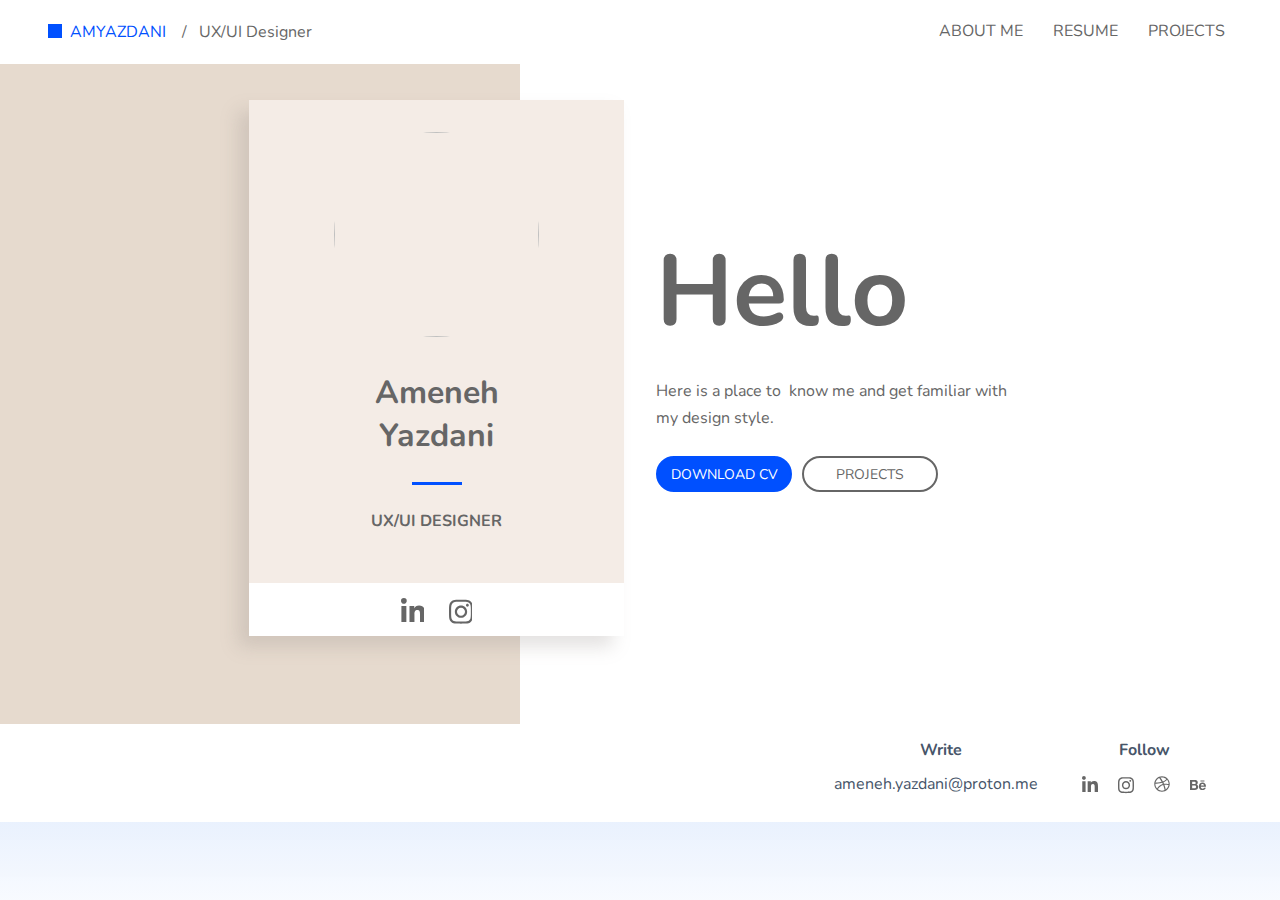
==== commit 9bb96ee8: "edit case study" ====
--- a/index.html
+++ b/index.html
@@ -10,15 +10,12 @@
                 <link rel="stylesheet" href="./css/style.css">
               
 <link href="https://fonts.googleapis.com/css?family=Nunito:400,700" rel="stylesheet" type="text/css">
-<link href="https://fonts.googleapis.com/css?family=Quicksand:400,700" rel="stylesheet" type="text/css">
-<link href="https://fonts.googleapis.com/css?family=Nunito:400,700" rel="stylesheet" type="text/css">
 <link href="https://fonts.googleapis.com/css?family=Quicksand:400,700" rel="stylesheet" type="text/css"></head>
-              <body id="iau9"><div id="mainNav" class="navbar"><div data-gjs="navbar" id="mainNavContainer" class="navbar-container"><a href="./index.html" id="irisc" class="navbar-brand"><span id="i1w1ym"></span>AMYAZDANI<br/></a><a href="" id="ifyma7" class="navbar-brand">/   Digital Prouduct Designer</a><a href="" id="iestpai" class="navbar-brand">Digital Prouduct Designer</a><div id="navBurger" class="navbar-burger"><div id="navBurgerLine1" class="navbar-burger-line"></div><div id="navBurgerLine2" class="navbar-burger-line"></div><div id="navBurgerLine3" class="navbar-burger-line"></div></div><div data-gjs="navbar-items" id="navMenuDiv" class="navbar-items-c"><nav id="navbarMenu" class="navbar-menu"><a id="io22g" href="amyazdani_about_me.html" class="navbar-menu-link">ABOUT ME<br/></a><a id="io8o2" href="amyazdani_resume.html" class="navbar-menu-link">RESUME</a><a id="iezv8" href="amyazdani_projects.html" class="navbar-menu-link">PROJECTS</a></nav></div></div></div><div id="i25o" class="gjs-grid-row"><div id="itks" class="gjs-grid-column"></div><div id="ir4l" class="gjs-grid-column"></div></div><div id="i5uq" class="gjs-grid-row"><div id="iozj" class="gjs-grid-column"><div id="im23" class="gjs-grid-row"><div id="ianzh" class="gjs-grid-column"><img id="i791" src="assets/amy.jpg"/><h1 id="ip5w5" class="gjs-heading">Ameneh<br/>Yazdani<br/></h1><div id="imp0k" class="gjs-divider"></div><div id="insnv"><b id="i3y6it">UX/UI DESIGNER<br/></b></div><div id="ixq4tj" class="gjs-grid-row"><div id="ixsa9g" class="gjs-grid-column"><a href="/Resume/Ameneh-Yazdani-CV.pdf" id="ibwvfp" class="gjs-link">DOWNLOAD CV</a><a href="./amyazdani_projects.html" id="i9ak09" class="gjs-link">PROJECTS</a></div></div><div id="i3u7p" class="gjs-grid-row"><div id="iwslp" class="gjs-grid-column"><a href="https://www.linkedin.com/in/ameneh-yazdani" target="_blank" id="iv50fg" class="gjs-link-box"><div data-type-icon title="Amy.uix" id="iws2ya" class="gjs-icon"><svg xmlns="http://www.w3.org/2000/svg" viewBox="0 0 448 512"><path d="M100.28 448H7.4V148.9h92.88zM53.79 108.1C24.09 108.1 0 83.5 0 53.8a53.79 53.79 0 0 1 107.58 0c0 29.7-24.1 54.3-53.79 54.3zM447.9 448h-92.68V302.4c0-34.7-.7-79.2-48.29-79.2-48.29 0-55.69 37.7-55.69 76.7V448h-92.78V148.9h89.08v40.8h1.3c12.4-23.5 42.69-48.3 87.88-48.3 94 0 111.28 61.9 111.28 142.3V448z">
+              <body id="iau9"><div id="mainNav" class="navbar"><div data-gjs="navbar" id="mainNavContainer" class="navbar-container"><a href="./index.html" id="irisc" class="navbar-brand"><span id="i1w1ym"></span>AMYAZDANI<br/></a><a href="" id="ifyma7" class="navbar-brand">/   UX/UI Designer</a><a href="" id="iestpai" class="navbar-brand">UX/UI Designer</a><div id="navBurger" class="navbar-burger"><div id="navBurgerLine1" class="navbar-burger-line"></div><div id="navBurgerLine2" class="navbar-burger-line"></div><div id="navBurgerLine3" class="navbar-burger-line"></div></div><div data-gjs="navbar-items" id="navMenuDiv" class="navbar-items-c"><nav id="navbarMenu" class="navbar-menu"><a id="io22g" href="amyazdani_about_me.html" class="navbar-menu-link">ABOUT ME<br/></a><a id="io8o2" href="amyazdani_resume.html" class="navbar-menu-link">RESUME</a><a id="iezv8" href="amyazdani_projects.html" class="navbar-menu-link">PROJECTS</a></nav></div></div></div><div id="i25o" class="gjs-grid-row"><div id="itks" class="gjs-grid-column"></div><div id="ir4l" class="gjs-grid-column"></div></div><div id="i5uq" class="gjs-grid-row"><div id="iozj" class="gjs-grid-column"><div id="im23" class="gjs-grid-row"><div id="ianzh" class="gjs-grid-column"><img id="i791" src="assets/amy.jpg"/><h1 id="ip5w5" class="gjs-heading">Ameneh<br/>Yazdani<br/></h1><div id="imp0k" class="gjs-divider"></div><div id="insnv"><b id="i3y6it">UX/UI DESIGNER<br/></b></div><div id="ixq4tj" class="gjs-grid-row"><div id="ixsa9g" class="gjs-grid-column"><a href="/Resume/Ameneh-Yazdani-CV.pdf" id="ibwvfp" class="gjs-link">DOWNLOAD CV</a><a href="./amyazdani_projects.html" id="i9ak09" class="gjs-link">PROJECTS</a></div></div><div id="i3u7p" class="gjs-grid-row"><div id="iwslp" class="gjs-grid-column"><a href="https://www.linkedin.com/in/ameneh-yazdani" target="_blank" id="iv50fg" class="gjs-link-box"><div data-type-icon title="Amy.uix" id="iws2ya" class="gjs-icon"><svg xmlns="http://www.w3.org/2000/svg" viewBox="0 0 448 512"><path d="M100.28 448H7.4V148.9h92.88zM53.79 108.1C24.09 108.1 0 83.5 0 53.8a53.79 53.79 0 0 1 107.58 0c0 29.7-24.1 54.3-53.79 54.3zM447.9 448h-92.68V302.4c0-34.7-.7-79.2-48.29-79.2-48.29 0-55.69 37.7-55.69 76.7V448h-92.78V148.9h89.08v40.8h1.3c12.4-23.5 42.69-48.3 87.88-48.3 94 0 111.28 61.9 111.28 142.3V448z">
   </path></svg></div></a><a href="https://www.instagram.com/amy.uix" target="_blank" id="iccqul" class="gjs-link-box"><div data-type-icon title="Amy.uix" id="ibu5v7" class="gjs-icon"><svg xmlns="http://www.w3.org/2000/svg" viewBox="0 0 448 512"><path d="M224.1 141c-63.6 0-114.9 51.3-114.9 114.9s51.3 114.9 114.9 114.9S339 319.5 339 255.9 287.7 141 224.1 141zm0 189.6c-41.1 0-74.7-33.5-74.7-74.7s33.5-74.7 74.7-74.7 74.7 33.5 74.7 74.7-33.6 74.7-74.7 74.7zm146.4-194.3c0 14.9-12 26.8-26.8 26.8-14.9 0-26.8-12-26.8-26.8s12-26.8 26.8-26.8 26.8 12 26.8 26.8zm76.1 27.2c-1.7-35.9-9.9-67.7-36.2-93.9-26.2-26.2-58-34.4-93.9-36.2-37-2.1-147.9-2.1-184.9 0-35.8 1.7-67.6 9.9-93.9 36.1s-34.4 58-36.2 93.9c-2.1 37-2.1 147.9 0 184.9 1.7 35.9 9.9 67.7 36.2 93.9s58 34.4 93.9 36.2c37 2.1 147.9 2.1 184.9 0 35.9-1.7 67.7-9.9 93.9-36.2 26.2-26.2 34.4-58 36.2-93.9 2.1-37 2.1-147.8 0-184.8zM398.8 388c-7.8 19.6-22.9 34.7-42.6 42.6-29.5 11.7-99.5 9-132.1 9s-102.7 2.6-132.1-9c-19.6-7.8-34.7-22.9-42.6-42.6-11.7-29.5-9-99.5-9-132.1s-2.6-102.7 9-132.1c7.8-19.6 22.9-34.7 42.6-42.6 29.5-11.7 99.5-9 132.1-9s102.7-2.6 132.1 9c19.6 7.8 34.7 22.9 42.6 42.6 11.7 29.5 9 99.5 9 132.1s2.7 102.7-9 132.1z">
   </path></svg></div></a></div></div></div></div></div><div id="i42mx" class="gjs-grid-column"><h1 id="ihxmg" class="gjs-heading">Hello</h1><span id="iazq1"><b id="ifq6jk">Here is a place to  know me and get familiar with my design style.</b></span><div id="ikxauh" class="gjs-grid-row"><div id="i2eptz" class="gjs-grid-column"><a href="/Resume/Ameneh-Yazdani-CV.pdf" id="igydwi" class="gjs-link">DOWNLOAD CV</a><a href="./amyazdani_projects.html" id="ihq8y9" class="gjs-link">PROJECTS</a></div></div></div></div><section id="ie242h" class="gjs-section"><div id="im2js2" class="gjs-container"><div id="iene2k" class="gjs-grid-row"><div id="ic12m9" class="gjs-grid-column"><div id="igm6dx" class="gjs-grid-row"><div id="ippa7v" class="gjs-grid-column"><div id="irnk75"><b id="i36aaj-2">Write</b></div><div id="ir4frd">ameneh.yazdani@proton.me<br id="itm0ik-2" draggable="true"/></div></div></div></div><div id="i5v60v" class="gjs-grid-column"><div id="i3srwa" class="gjs-grid-row"><div id="ioxxzo" class="gjs-grid-column"><div id="idp0oi"><b id="ieya2i">Follow</b></div><div id="i5dv8p" class="gjs-grid-row"><div id="if9tjs" class="gjs-grid-column"><a href="https://www.linkedin.com/in/ameneh-yazdani" target="_blank" id="i13ovx" class="gjs-link-box"><div data-type-icon title="Amy.uix" id="io9v9u" class="gjs-icon"><svg xmlns="http://www.w3.org/2000/svg" viewBox="0 0 448 512"><path d="M100.28 448H7.4V148.9h92.88zM53.79 108.1C24.09 108.1 0 83.5 0 53.8a53.79 53.79 0 0 1 107.58 0c0 29.7-24.1 54.3-53.79 54.3zM447.9 448h-92.68V302.4c0-34.7-.7-79.2-48.29-79.2-48.29 0-55.69 37.7-55.69 76.7V448h-92.78V148.9h89.08v40.8h1.3c12.4-23.5 42.69-48.3 87.88-48.3 94 0 111.28 61.9 111.28 142.3V448z">
   </path></svg></div></a><a href="https://www.instagram.com/amy.uix" target="_blank" id="i0utdw" class="gjs-link-box"><div data-type-icon title="Amy.uix" id="i98dmz" class="gjs-icon"><svg xmlns="http://www.w3.org/2000/svg" viewBox="0 0 448 512"><path d="M224.1 141c-63.6 0-114.9 51.3-114.9 114.9s51.3 114.9 114.9 114.9S339 319.5 339 255.9 287.7 141 224.1 141zm0 189.6c-41.1 0-74.7-33.5-74.7-74.7s33.5-74.7 74.7-74.7 74.7 33.5 74.7 74.7-33.6 74.7-74.7 74.7zm146.4-194.3c0 14.9-12 26.8-26.8 26.8-14.9 0-26.8-12-26.8-26.8s12-26.8 26.8-26.8 26.8 12 26.8 26.8zm76.1 27.2c-1.7-35.9-9.9-67.7-36.2-93.9-26.2-26.2-58-34.4-93.9-36.2-37-2.1-147.9-2.1-184.9 0-35.8 1.7-67.6 9.9-93.9 36.1s-34.4 58-36.2 93.9c-2.1 37-2.1 147.9 0 184.9 1.7 35.9 9.9 67.7 36.2 93.9s58 34.4 93.9 36.2c37 2.1 147.9 2.1 184.9 0 35.9-1.7 67.7-9.9 93.9-36.2 26.2-26.2 34.4-58 36.2-93.9 2.1-37 2.1-147.8 0-184.8zM398.8 388c-7.8 19.6-22.9 34.7-42.6 42.6-29.5 11.7-99.5 9-132.1 9s-102.7 2.6-132.1-9c-19.6-7.8-34.7-22.9-42.6-42.6-11.7-29.5-9-99.5-9-132.1s-2.6-102.7 9-132.1c7.8-19.6 22.9-34.7 42.6-42.6 29.5-11.7 99.5-9 132.1-9s102.7-2.6 132.1 9c19.6 7.8 34.7 22.9 42.6 42.6 11.7 29.5 9 99.5 9 132.1s2.7 102.7-9 132.1z">
   </path></svg></div></a><a href="https://dribbble.com/amy-uix" target="_blank" id="ibwmsa" class="gjs-link-box"><div data-type-icon title="Amy.uix" id="ikxn64" class="gjs-icon"><svg xmlns="http://www.w3.org/2000/svg" viewBox="0 0 512 512"><path d="M256 8C119.252 8 8 119.252 8 256s111.252 248 248 248 248-111.252 248-248S392.748 8 256 8zm163.97 114.366c29.503 36.046 47.369 81.957 47.835 131.955-6.984-1.477-77.018-15.682-147.502-6.818-5.752-14.041-11.181-26.393-18.617-41.614 78.321-31.977 113.818-77.482 118.284-83.523zM396.421 97.87c-3.81 5.427-35.697 48.286-111.021 76.519-34.712-63.776-73.185-116.168-79.04-124.008 67.176-16.193 137.966 1.27 190.061 47.489zm-230.48-33.25c5.585 7.659 43.438 60.116 78.537 122.509-99.087 26.313-186.36 25.934-195.834 25.809C62.38 147.205 106.678 92.573 165.941 64.62zM44.17 256.323c0-2.166.043-4.322.108-6.473 9.268.19 111.92 1.513 217.706-30.146 6.064 11.868 11.857 23.915 17.174 35.949-76.599 21.575-146.194 83.527-180.531 142.306C64.794 360.405 44.17 310.73 44.17 256.323zm81.807 167.113c22.127-45.233 82.178-103.622 167.579-132.756 29.74 77.283 42.039 142.053 45.189 160.638-68.112 29.013-150.015 21.053-212.768-27.882zm248.38 8.489c-2.171-12.886-13.446-74.897-41.152-151.033 66.38-10.626 124.7 6.768 131.947 9.055-9.442 58.941-43.273 109.844-90.795 141.978z"></path></svg></div></a><a href="https://www.behance.net/amy-uix" target="_blank" id="i50127" class="gjs-link-box"><div data-type-icon title="Amy.uix" id="i4okzw" class="gjs-icon"><svg xmlns="http://www.w3.org/2000/svg" viewBox="0 0 576 512"><path d="M232 237.2c31.8-15.2 48.4-38.2 48.4-74 0-70.6-52.6-87.8-113.3-87.8H0v354.4h171.8c64.4 0 124.9-30.9 124.9-102.9 0-44.5-21.1-77.4-64.7-89.7zM77.9 135.9H151c28.1 0 53.4 7.9 53.4 40.5 0 30.1-19.7 42.2-47.5 42.2h-79v-82.7zm83.3 233.7H77.9V272h84.9c34.3 0 56 14.3 56 50.6 0 35.8-25.9 47-57.6 47zm358.5-240.7H376V94h143.7v34.9zM576 305.2c0-75.9-44.4-139.2-124.9-139.2-78.2 0-131.3 58.8-131.3 135.8 0 79.9 50.3 134.7 131.3 134.7 61.3 0 101-27.6 120.1-86.3H509c-6.7 21.9-34.3 33.5-55.7 33.5-41.3 0-63-24.2-63-65.3h185.1c.3-4.2.6-8.7.6-13.2zM390.4 274c2.3-33.7 24.7-54.8 58.5-54.8 35.4 0 53.2 20.8 56.2 54.8H390.4z"></path></svg></div></a></div></div></div></div></div></div></div></section></body>
 <script src="./js/main.js"></script>
-<script src="./js/main.js"></script>
             </html>
           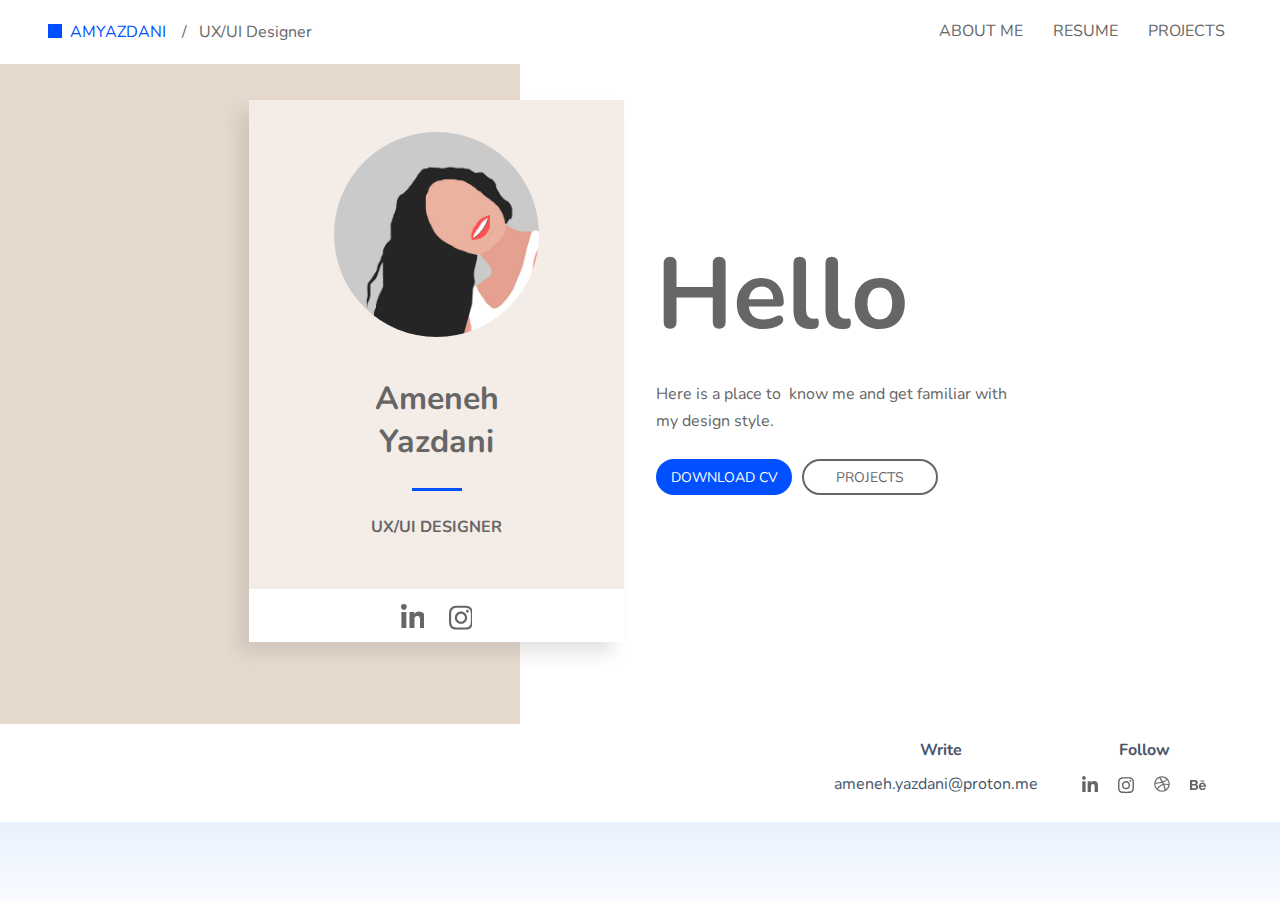
==== commit a7bea02f: "some changes" ====
--- a/index.html
+++ b/index.html
@@ -11,7 +11,7 @@
               
 <link href="https://fonts.googleapis.com/css?family=Nunito:400,700" rel="stylesheet" type="text/css">
 <link href="https://fonts.googleapis.com/css?family=Quicksand:400,700" rel="stylesheet" type="text/css"></head>
-              <body id="iau9"><div id="mainNav" class="navbar"><div data-gjs="navbar" id="mainNavContainer" class="navbar-container"><a href="./index.html" id="irisc" class="navbar-brand"><span id="i1w1ym"></span>AMYAZDANI<br/></a><a href="" id="ifyma7" class="navbar-brand">/   UX/UI Designer</a><a href="" id="iestpai" class="navbar-brand">UX/UI Designer</a><div id="navBurger" class="navbar-burger"><div id="navBurgerLine1" class="navbar-burger-line"></div><div id="navBurgerLine2" class="navbar-burger-line"></div><div id="navBurgerLine3" class="navbar-burger-line"></div></div><div data-gjs="navbar-items" id="navMenuDiv" class="navbar-items-c"><nav id="navbarMenu" class="navbar-menu"><a id="io22g" href="amyazdani_about_me.html" class="navbar-menu-link">ABOUT ME<br/></a><a id="io8o2" href="amyazdani_resume.html" class="navbar-menu-link">RESUME</a><a id="iezv8" href="amyazdani_projects.html" class="navbar-menu-link">PROJECTS</a></nav></div></div></div><div id="i25o" class="gjs-grid-row"><div id="itks" class="gjs-grid-column"></div><div id="ir4l" class="gjs-grid-column"></div></div><div id="i5uq" class="gjs-grid-row"><div id="iozj" class="gjs-grid-column"><div id="im23" class="gjs-grid-row"><div id="ianzh" class="gjs-grid-column"><img id="i791" src="assets/amy.jpg"/><h1 id="ip5w5" class="gjs-heading">Ameneh<br/>Yazdani<br/></h1><div id="imp0k" class="gjs-divider"></div><div id="insnv"><b id="i3y6it">UX/UI DESIGNER<br/></b></div><div id="ixq4tj" class="gjs-grid-row"><div id="ixsa9g" class="gjs-grid-column"><a href="/Resume/Ameneh-Yazdani-CV.pdf" id="ibwvfp" class="gjs-link">DOWNLOAD CV</a><a href="./amyazdani_projects.html" id="i9ak09" class="gjs-link">PROJECTS</a></div></div><div id="i3u7p" class="gjs-grid-row"><div id="iwslp" class="gjs-grid-column"><a href="https://www.linkedin.com/in/ameneh-yazdani" target="_blank" id="iv50fg" class="gjs-link-box"><div data-type-icon title="Amy.uix" id="iws2ya" class="gjs-icon"><svg xmlns="http://www.w3.org/2000/svg" viewBox="0 0 448 512"><path d="M100.28 448H7.4V148.9h92.88zM53.79 108.1C24.09 108.1 0 83.5 0 53.8a53.79 53.79 0 0 1 107.58 0c0 29.7-24.1 54.3-53.79 54.3zM447.9 448h-92.68V302.4c0-34.7-.7-79.2-48.29-79.2-48.29 0-55.69 37.7-55.69 76.7V448h-92.78V148.9h89.08v40.8h1.3c12.4-23.5 42.69-48.3 87.88-48.3 94 0 111.28 61.9 111.28 142.3V448z">
+              <body id="iau9"><div id="mainNav" class="navbar"><div data-gjs="navbar" id="mainNavContainer" class="navbar-container"><a href="./index.html" id="irisc" class="navbar-brand"><span id="i1w1ym"></span>AMYAZDANI<br/></a><a href="" id="ifyma7" class="navbar-brand">/   UX/UI Designer</a><a href="" id="iestpai" class="navbar-brand">UX/UI Designer</a><div id="navBurger" class="navbar-burger"><div id="navBurgerLine1" class="navbar-burger-line"></div><div id="navBurgerLine2" class="navbar-burger-line"></div><div id="navBurgerLine3" class="navbar-burger-line"></div></div><div data-gjs="navbar-items" id="navMenuDiv" class="navbar-items-c"><nav id="navbarMenu" class="navbar-menu"><a id="io22g" href="amyazdani_about_me.html" class="navbar-menu-link">ABOUT ME<br/></a><a id="io8o2" href="amyazdani_resume.html" class="navbar-menu-link">RESUME</a><a id="iezv8" href="amyazdani_projects.html" class="navbar-menu-link">PROJECTS</a></nav></div></div></div><div id="i25o" class="gjs-grid-row"><div id="itks" class="gjs-grid-column"></div><div id="ir4l" class="gjs-grid-column"></div></div><div id="i5uq" class="gjs-grid-row"><div id="iozj" class="gjs-grid-column"><div id="im23" class="gjs-grid-row"><div id="ianzh" class="gjs-grid-column"><img id="i791" src="assets/amyazdani_3x.jpg"/><h1 id="ip5w5" class="gjs-heading">Ameneh<br/>Yazdani<br/></h1><div id="imp0k" class="gjs-divider"></div><div id="insnv"><b id="i3y6it">UX/UI DESIGNER<br/></b></div><div id="ixq4tj" class="gjs-grid-row"><div id="ixsa9g" class="gjs-grid-column"><a href="/Resume/Ameneh-Yazdani-CV.pdf" id="ibwvfp" class="gjs-link">DOWNLOAD CV</a><a href="./amyazdani_projects.html" id="i9ak09" class="gjs-link">PROJECTS</a></div></div><div id="i3u7p" class="gjs-grid-row"><div id="iwslp" class="gjs-grid-column"><a href="https://www.linkedin.com/in/ameneh-yazdani" target="_blank" id="iv50fg" class="gjs-link-box"><div data-type-icon title="Amy.uix" id="iws2ya" class="gjs-icon"><svg xmlns="http://www.w3.org/2000/svg" viewBox="0 0 448 512"><path d="M100.28 448H7.4V148.9h92.88zM53.79 108.1C24.09 108.1 0 83.5 0 53.8a53.79 53.79 0 0 1 107.58 0c0 29.7-24.1 54.3-53.79 54.3zM447.9 448h-92.68V302.4c0-34.7-.7-79.2-48.29-79.2-48.29 0-55.69 37.7-55.69 76.7V448h-92.78V148.9h89.08v40.8h1.3c12.4-23.5 42.69-48.3 87.88-48.3 94 0 111.28 61.9 111.28 142.3V448z">
   </path></svg></div></a><a href="https://www.instagram.com/amy.uix" target="_blank" id="iccqul" class="gjs-link-box"><div data-type-icon title="Amy.uix" id="ibu5v7" class="gjs-icon"><svg xmlns="http://www.w3.org/2000/svg" viewBox="0 0 448 512"><path d="M224.1 141c-63.6 0-114.9 51.3-114.9 114.9s51.3 114.9 114.9 114.9S339 319.5 339 255.9 287.7 141 224.1 141zm0 189.6c-41.1 0-74.7-33.5-74.7-74.7s33.5-74.7 74.7-74.7 74.7 33.5 74.7 74.7-33.6 74.7-74.7 74.7zm146.4-194.3c0 14.9-12 26.8-26.8 26.8-14.9 0-26.8-12-26.8-26.8s12-26.8 26.8-26.8 26.8 12 26.8 26.8zm76.1 27.2c-1.7-35.9-9.9-67.7-36.2-93.9-26.2-26.2-58-34.4-93.9-36.2-37-2.1-147.9-2.1-184.9 0-35.8 1.7-67.6 9.9-93.9 36.1s-34.4 58-36.2 93.9c-2.1 37-2.1 147.9 0 184.9 1.7 35.9 9.9 67.7 36.2 93.9s58 34.4 93.9 36.2c37 2.1 147.9 2.1 184.9 0 35.9-1.7 67.7-9.9 93.9-36.2 26.2-26.2 34.4-58 36.2-93.9 2.1-37 2.1-147.8 0-184.8zM398.8 388c-7.8 19.6-22.9 34.7-42.6 42.6-29.5 11.7-99.5 9-132.1 9s-102.7 2.6-132.1-9c-19.6-7.8-34.7-22.9-42.6-42.6-11.7-29.5-9-99.5-9-132.1s-2.6-102.7 9-132.1c7.8-19.6 22.9-34.7 42.6-42.6 29.5-11.7 99.5-9 132.1-9s102.7-2.6 132.1 9c19.6 7.8 34.7 22.9 42.6 42.6 11.7 29.5 9 99.5 9 132.1s2.7 102.7-9 132.1z">
   </path></svg></div></a></div></div></div></div></div><div id="i42mx" class="gjs-grid-column"><h1 id="ihxmg" class="gjs-heading">Hello</h1><span id="iazq1"><b id="ifq6jk">Here is a place to  know me and get familiar with my design style.</b></span><div id="ikxauh" class="gjs-grid-row"><div id="i2eptz" class="gjs-grid-column"><a href="/Resume/Ameneh-Yazdani-CV.pdf" id="igydwi" class="gjs-link">DOWNLOAD CV</a><a href="./amyazdani_projects.html" id="ihq8y9" class="gjs-link">PROJECTS</a></div></div></div></div><section id="ie242h" class="gjs-section"><div id="im2js2" class="gjs-container"><div id="iene2k" class="gjs-grid-row"><div id="ic12m9" class="gjs-grid-column"><div id="igm6dx" class="gjs-grid-row"><div id="ippa7v" class="gjs-grid-column"><div id="irnk75"><b id="i36aaj-2">Write</b></div><div id="ir4frd">ameneh.yazdani@proton.me<br id="itm0ik-2" draggable="true"/></div></div></div></div><div id="i5v60v" class="gjs-grid-column"><div id="i3srwa" class="gjs-grid-row"><div id="ioxxzo" class="gjs-grid-column"><div id="idp0oi"><b id="ieya2i">Follow</b></div><div id="i5dv8p" class="gjs-grid-row"><div id="if9tjs" class="gjs-grid-column"><a href="https://www.linkedin.com/in/ameneh-yazdani" target="_blank" id="i13ovx" class="gjs-link-box"><div data-type-icon title="Amy.uix" id="io9v9u" class="gjs-icon"><svg xmlns="http://www.w3.org/2000/svg" viewBox="0 0 448 512"><path d="M100.28 448H7.4V148.9h92.88zM53.79 108.1C24.09 108.1 0 83.5 0 53.8a53.79 53.79 0 0 1 107.58 0c0 29.7-24.1 54.3-53.79 54.3zM447.9 448h-92.68V302.4c0-34.7-.7-79.2-48.29-79.2-48.29 0-55.69 37.7-55.69 76.7V448h-92.78V148.9h89.08v40.8h1.3c12.4-23.5 42.69-48.3 87.88-48.3 94 0 111.28 61.9 111.28 142.3V448z">
   </path></svg></div></a><a href="https://www.instagram.com/amy.uix" target="_blank" id="i0utdw" class="gjs-link-box"><div data-type-icon title="Amy.uix" id="i98dmz" class="gjs-icon"><svg xmlns="http://www.w3.org/2000/svg" viewBox="0 0 448 512"><path d="M224.1 141c-63.6 0-114.9 51.3-114.9 114.9s51.3 114.9 114.9 114.9S339 319.5 339 255.9 287.7 141 224.1 141zm0 189.6c-41.1 0-74.7-33.5-74.7-74.7s33.5-74.7 74.7-74.7 74.7 33.5 74.7 74.7-33.6 74.7-74.7 74.7zm146.4-194.3c0 14.9-12 26.8-26.8 26.8-14.9 0-26.8-12-26.8-26.8s12-26.8 26.8-26.8 26.8 12 26.8 26.8zm76.1 27.2c-1.7-35.9-9.9-67.7-36.2-93.9-26.2-26.2-58-34.4-93.9-36.2-37-2.1-147.9-2.1-184.9 0-35.8 1.7-67.6 9.9-93.9 36.1s-34.4 58-36.2 93.9c-2.1 37-2.1 147.9 0 184.9 1.7 35.9 9.9 67.7 36.2 93.9s58 34.4 93.9 36.2c37 2.1 147.9 2.1 184.9 0 35.9-1.7 67.7-9.9 93.9-36.2 26.2-26.2 34.4-58 36.2-93.9 2.1-37 2.1-147.8 0-184.8zM398.8 388c-7.8 19.6-22.9 34.7-42.6 42.6-29.5 11.7-99.5 9-132.1 9s-102.7 2.6-132.1-9c-19.6-7.8-34.7-22.9-42.6-42.6-11.7-29.5-9-99.5-9-132.1s-2.6-102.7 9-132.1c7.8-19.6 22.9-34.7 42.6-42.6 29.5-11.7 99.5-9 132.1-9s102.7-2.6 132.1 9c19.6 7.8 34.7 22.9 42.6 42.6 11.7 29.5 9 99.5 9 132.1s2.7 102.7-9 132.1z">
--- a/css/style.css
+++ b/css/style.css
@@ -1 +1 @@
-* { box-sizing: border-box; } body {margin: 0;}.text-content{line-height:20px;}.text-main-content{line-height:30px;font-size:1.2rem;}#iau9{font-family:Nunito,Arial,Helvetica,sans-serif;background-image:linear-gradient(180deg,rgba(59,130,245,0.11),white 14%);background-position:0px 0px;background-size:100% 100%;background-repeat:repeat;background-attachment:scroll;background-origin:padding-box;color:#475569;}.gjs-grid-column.feature-item{padding-top:15px;padding-right:15px;padding-bottom:15px;padding-left:15px;display:flex;flex-direction:column;gap:15px;min-width:30%;}.gjs-grid-column.testimonial-item{padding-top:15px;padding-right:15px;padding-bottom:15px;padding-left:15px;display:flex;flex-direction:column;gap:15px;min-width:45%;background-color:rgba(247, 247, 247, 0.23);border-top-left-radius:5px;border-top-right-radius:5px;border-bottom-right-radius:5px;border-bottom-left-radius:5px;align-items:flex-start;border-top-width:1px;border-right-width:1px;border-bottom-width:1px;border-left-width:1px;border-top-style:solid;border-right-style:solid;border-bottom-style:solid;border-left-style:solid;border-top-color:rgba(0, 0, 0, 0.06);border-right-color:rgba(0, 0, 0, 0.06);border-bottom-color:rgba(0, 0, 0, 0.06);border-left-color:rgba(0, 0, 0, 0.06);}.gjs-button{vertical-align:top;max-width:100%;display:inline-block;text-decoration:none;color:white;padding-right:15px;padding-bottom:10px;padding-left:15px;background-color:rgb(36, 99, 235);border-top-left-radius:5px;border-top-right-radius:5px;border-bottom-right-radius:5px;border-bottom-left-radius:5px;padding-top:10px;font-size:1.1rem;text-align:center;}.gjs-text-blue{color:rgb(36, 99, 235);}.gjs-link:hover{color:rgb(36, 99, 235);text-decoration:underline;}.gjs-icon.gjs-feature-icon{padding-top:10px;padding-right:10px;padding-bottom:10px;padding-left:10px;background-color:rgb(36, 99, 235);color:white;border-top-left-radius:10px;border-top-right-radius:10px;border-bottom-right-radius:10px;border-bottom-left-radius:10px;}.gjs-grid-row{display:flex;justify-content:flex-start;align-items:stretch;flex-direction:row;min-height:auto;padding:10px 0;}.gjs-grid-column{flex:1 1 0%;padding:5px 0;}#i25o{flex-direction:row;flex-wrap:nowrap;padding-top:0px;padding-bottom:0px;min-height:724px;}#ir4l{background-color:#ffffff;flex:6 1 0%;align-self:stretch;text-align:center;padding-top:0px;padding-right:0px;padding-bottom:0px;padding-left:0px;justify-content:flex-start;align-items:center;display:flex;line-height:0px;letter-spacing:0px;font-size:0px;margin-top:0px;margin-right:0px;margin-bottom:0px;margin-left:0px;}#itks{background-color:rgb(230, 218, 206);flex:4 0 1%;padding-top:0px;padding-bottom:0px;padding-right:5px;padding-left:5px;}#i5uq{position:absolute;top:100px;padding-top:0px;padding-right:0px;padding-bottom:0px;padding-left:0px;justify-content:center;flex-direction:row;width:100%;border-top-width:0px;border-right-width:0px;border-bottom-width:0px;border-left-width:0px;display:flex;color:#666666;}#iozj{padding-top:0px;padding-right:0px;padding-bottom:0px;padding-left:0px;width:375px;flex:0 0 auto;display:flex;justify-content:flex-start;flex-direction:row;box-shadow:-11px 11px 17px 0px rgba(138, 131, 124, 0.23) ;}#i791{color:rgba(0, 0, 0, 1);width:205px;height:205px;border-top-left-radius:100%;border-top-right-radius:100%;border-bottom-right-radius:100%;border-bottom-left-radius:100%;margin-bottom:34px;margin-top:32px;background-color:rgba(255, 255, 255, 0);min-height:64px;}#im23{justify-content:center;padding-top:0px;padding-right:0px;padding-bottom:0px;padding-left:0px;width:375px;background-color:#f4ece6;}#ianzh{align-self:auto;text-align:center;padding-top:0px;padding-bottom:0px;transform-style:flat;}.gjs-heading{margin:0;}#insnv{padding:10px;padding-top:0px;padding-right:0px;padding-bottom:0px;padding-left:0px;margin-bottom:51px;color:#666666;font-size:16px;}.gjs-divider{height:3px;width:100%;margin:10px;background-color:rgba(0, 0, 0, 0.05);}#imp0k{width:50px;background-color:#0050ff;margin-top:25px;margin-right:auto;margin-bottom:25px;margin-left:auto;}#i3u7p{width:100%;min-height:46px;padding-top:0px;padding-bottom:0px;}#iwslp{background-color:rgba(255, 255, 255, 1);display:flex;justify-content:center;align-items:center;padding-top:0px;padding-bottom:0px;height:53px;min-height:53px;flex-basis:6%;}.gjs-icon{display:inline-block;text-decoration:none;color:inherit;vertical-align:middle;fill:currentColor;width:50px;height:50px;}.gjs-link-box{color:inherit;display:inline-block;vertical-align:top;padding:10px;max-width:100%;text-decoration:none;}.gjs-link{vertical-align:top;max-width:100%;display:inline-block;text-decoration:none;color:inherit;}.navbar{background-color:#222;color:#ddd;min-height:50px;width:100%;}.navbar-container{max-width:950px;margin:0 auto;width:95%;}.navbar-items-c{display:inline-block;float:right;}.navbar-container::after{content:"";clear:both;display:block;}.navbar-brand{vertical-align:top;display:inline-block;padding:5px;min-height:50px;min-width:50px;color:inherit;text-decoration:none;}.navbar-menu{padding:10px 0;display:block;float:right;margin:0;}.navbar-menu-link{margin:0;color:inherit;text-decoration:none;display:inline-block;padding:10px 15px;}.navbar-burger{margin:10px 0;width:45px;padding:5px 10px;display:none;float:right;cursor:pointer;}.navbar-burger-line{padding:1px;background-color:white;margin:5px 0;}#irisc{min-height:64px;padding-left:8px;padding-right:8px;padding-bottom:21px;min-width:64px;padding-top:21px;font-size:16px;color:#0050FF;flex-direction:row;}#mainNavContainer{display:block;max-width:1200px;height:64px;}#mainNav{background-color:rgba(255, 255, 255, 1);color:rgba(0, 0, 0, 1);position:fixed;top:0px;z-index:10;min-height:64px;}#ihxmg{font-size:100px;color:#666666;}#i42mx{text-align:left;margin-top:0px;margin-right:0px;margin-bottom:0px;margin-left:32px;flex:0 0 auto;display:block;align-self:center;}#i25o:hover{padding-top:0px;padding-right:0px;padding-bottom:0px;padding-left:0px;}#iazq1{white-space:break-spaces;font-size:20px;color:#666666;width:375px;display:block;margin-top:16px;font-weight:200;}#io8o2:hover{color:#0050ff;}#iezv8:hover{color:#0050ff;}#io22g:hover{color:#0050ff;}#ixq4tj{margin-top:0px;margin-right:0px;margin-bottom:0px;margin-left:0px;display:none;}#ibwvfp{color:rgba(255, 255, 255, 1);background-color:#0050ff;border-top-left-radius:100px;border-top-right-radius:100px;border-bottom-right-radius:100px;border-bottom-left-radius:100px;width:130px;height:36px;display:inline-block;text-align:center;margin-right:10px;font-size:14px;margin-top:0px;margin-bottom:0px;margin-left:0px;padding-top:10px;padding-bottom:10px;}#ibwvfp:hover{text-decoration:none;text-align:center;}#i9ak09{color:rgba(0, 0, 0, 1);background-color:rgba(255, 255, 255, 1);border-top-left-radius:100px;border-top-right-radius:100px;border-bottom-right-radius:100px;border-bottom-left-radius:100px;width:130px;height:36px;display:inline-block;text-align:center;padding-top:9px;padding-bottom:9px;border-top-color:rgba(0, 0, 0, 1);border-right-color:rgba(0, 0, 0, 1);border-bottom-color:rgba(0, 0, 0, 1);border-left-color:rgba(0, 0, 0, 1);border-top-width:2px;border-right-width:2px;border-bottom-width:2px;border-left-width:2px;border-top-style:solid;border-right-style:solid;border-bottom-style:solid;border-left-style:solid;font-size:14px;}#i9ak09:hover{text-decoration:none;text-align:center;}#ixsa9g{padding-top:0px;padding-bottom:0px;margin-top:16px;margin-bottom:10px;}#igydwi{color:rgba(255,255,255,1);background-color:#0050ff;width:136px;height:36px;display:inline-block;text-align:center;margin-right:10px;font-size:14px;margin-left:0px;padding-top:7px;padding-bottom:7px;border-top-width:2px;border-right-width:2px;border-bottom-width:2px;border-left-width:2px;border-top-style:solid;border-right-style:solid;border-bottom-style:solid;border-left-style:solid;border-top-left-radius:100px;border-top-right-radius:100px;border-bottom-right-radius:100px;border-bottom-left-radius:100px;border-top-color:#0050ff;border-right-color:#0050ff;border-bottom-color:#0050ff;border-left-color:#0050ff;box-sizing:border-box;}#igydwi:hover{text-decoration:none;text-align:center;color:rgba(0, 0, 0, 1);background-color:rgba(255, 255, 255, 1);border-top-color:#0050ff;border-right-color:#0050ff;border-bottom-color:#0050ff;border-left-color:#0050ff;border-top-left-radius:100px;border-top-right-radius:100px;border-bottom-right-radius:100px;border-bottom-left-radius:100px;border-top-style:solid;border-right-style:solid;border-bottom-style:solid;border-left-style:solid;border-top-width:2px;border-right-width:2px;border-bottom-width:2px;border-left-width:2px;padding-top:7px;padding-bottom:7px;}#ihq8y9{color:#666666;background-color:rgba(255,255,255,1);border-top-left-radius:100px;border-top-right-radius:100px;border-bottom-right-radius:100px;border-bottom-left-radius:100px;width:136px;height:36px;display:inline-block;text-align:center;padding-top:7px;padding-bottom:7px;border-top-color:#666666;border-right-color:#666666;border-bottom-color:#666666;border-left-color:#666666;border-top-style:solid;border-right-style:solid;border-bottom-style:solid;border-left-style:solid;font-size:14px;border-top-width:2px;border-right-width:2px;border-bottom-width:2px;border-left-width:2px;}#ihq8y9:hover{text-decoration:none;text-align:center;border-top-style:none;border-right-style:none;border-bottom-style:none;border-left-style:none;background-color:#0050ff;color:rgba(255, 255, 255, 1);padding-top:9px;padding-bottom:9px;}#i2eptz{padding-top:0px;padding-bottom:0px;margin-top:16px;margin-bottom:10px;}#navbarMenu{height:64px;}#irhdi2{min-height:64px;padding-left:8px;padding-right:8px;padding-bottom:21px;min-width:64px;padding-top:21px;font-size:16px;color:#666666;}#iov8y7:hover{color:#0050ff;}#iov8y7{color:#0050ff;}#igw63x:hover{color:#0050ff;}#if4li4:hover{color:#0050ff;}#irljbp{height:64px;}#i78d9u{display:block;max-width:1200px;height:64px;}#iqfgrt{background-color:rgba(255, 255, 255, 1);color:rgba(0, 0, 0, 1);position:fixed;top:0px;z-index:10;min-height:64px;}#i4d6wd{font-family:Nunito,Arial,Helvetica,sans-serif;color:#475569;background-color:rgb(230,218,206);}.gjs-container{width:90%;margin:0 auto;max-width:1200px;}.gjs-section{display:flex;padding:50px 0;}#ijr3ad{margin-top:64px;padding-top:32px;}#i2za1o{width:100%;max-width:724px;display:block;justify-content:space-between;}#i8f7qs{display:flex;justify-content:center;margin-bottom:16px;padding-top:0px;padding-bottom:0px;}#i7zahs{background-color:rgba(255, 255, 255, 1);padding-top:48px;padding-right:48px;padding-bottom:48px;padding-left:48px;mix-blend-mode:normal;box-shadow:-11px 11px 17px 0px rgba(138, 131, 124, 0.23) ;}#i9dw3x{display:block;padding-top:0px;padding-bottom:0px;}#i5mx16{flex-basis:30%;flex-grow:0;}#i9wjjj{flex-direction:row;}#i4ljyb{padding:10px;color:#0050ff;font-weight:600;font-size:16px;}#ifpf6j{padding:10px;font-size:14px;}#izeedk{padding:10px;font-size:13px;}#ilqxbb{padding-top:24px;padding-right:0px;padding-bottom:8px;padding-left:0px;}#isgs1k{font-size:14px;color:#666666;}#ifrtbx{padding:10px;color:#0050ff;font-weight:600;font-size:16px;}#ivi7ae{padding:10px;color:#666666;font-size:14px;}#izx4k6{font-size:9.000000pt;}#i168yk{padding:10px;color:#0050ff;font-weight:600;font-size:16px;}#imwpn4{padding:10px;color:#666666;font-size:14px;}#i9xg2a{padding:10px;color:#666666;font-size:14px;}#iyaw9l{flex-basis:42%;flex-grow:0;}#i84zjh{font-size:9.000000pt;}#iztz53{padding:10px;font-size:14px;color:#666666;}#iamm1l{padding-top:24px;padding-right:0px;padding-bottom:8px;padding-left:0px;}#izk48e{flex-direction:row;}#iapwzv{background-color:rgba(255, 255, 255, 1);padding-top:48px;padding-right:48px;padding-bottom:48px;padding-left:48px;color:#666666;box-shadow:-11px 11px 17px 0 rgba(138, 131, 124, 0.23) ;}#iv5one{display:block;padding-top:0px;padding-right:0px;padding-bottom:10px;padding-left:0px;}#ih1t1v{padding:10px;color:#0050ff;font-weight:600;font-size:16px;}#ituaob{padding:10px;color:#666666;font-size:14px;}#ic1vqj{padding:10px;color:#666666;font-size:14px;}#iop592{flex-basis:30%;flex-grow:0;}#il3b9u{padding-top:24px;padding-right:0px;padding-bottom:8px;padding-left:0px;}#i2twmb{flex-direction:row;}#ivxel1{background-color:rgba(255, 255, 255, 1);padding-top:48px;padding-right:48px;padding-bottom:48px;padding-left:48px;box-shadow:-11px 11px 17px 0 rgba(138, 131, 124, 0.23) ;}#iuh3by{display:block;padding-top:0px;padding-bottom:0px;margin-top:16px;margin-right:0px;margin-bottom:0px;margin-left:0px;}#i0bq1j{font-size:14px;color:#666666;}#iz9ju3{display:flex;justify-content:space-between;color:#666666;}#ixzp3j{padding-top:0px;padding-bottom:0px;margin-top:16px;margin-right:0px;margin-bottom:0px;margin-left:0px;display:block;min-height:55px;}#ilicjo{width:100%;max-width:724px;display:block;justify-content:space-between;}#ic2p8r{padding-top:0px;margin-top:0px;}#iibh4n{display:flex;justify-content:space-between;color:#666666;}#i27mfs{padding:10px;color:#666666;padding-left:0px;font-size:16px;}#i4ib57{background-color:rgba(255, 255, 255, 1);padding-top:48px;padding-right:48px;padding-bottom:48px;padding-left:48px;color:#666666;box-shadow:-11px 11px 17px 0 rgba(138, 131, 124, 0.23) ;}#igd8iv{padding-top:0px;padding-bottom:0px;margin-top:16px;margin-right:0px;margin-bottom:0px;margin-left:0px;display:block;min-height:55px;}#iz4ruy{width:100%;max-width:724px;display:block;justify-content:space-between;}#i3e59g{padding-top:0px;margin-top:0px;}#igx10f{display:inline-block;width:12px;height:12px;background-color:#0050ff;}#ib4r34{flex-direction:row;padding-top:0px;padding-bottom:0px;}#i5q8ou{display:inline-block;width:12px;height:12px;background-color:#0050ff;}#ixgmh6{padding:10px;padding-left:0px;font-size:16px;}#iwoise{display:inline-block;width:12px;height:12px;background-color:#0050ff;}#il6ttk{padding:10px;padding-left:0px;font-size:16px;}#ivyzjz{white-space:pre-wrap;color:#666666;}#ifgxej{white-space:pre-wrap;color:#666666;}#ikd90g{display:inline-block;width:12px;height:12px;background-color:#0050ff;}#ivh3pg{white-space:pre-wrap;}#i60bkh{padding:10px;padding-left:0px;font-size:16px;}#imgk0p{white-space:pre-wrap;color:#666666;}#ii4j8i{display:inline-block;width:12px;height:12px;background-color:#0050ff;}#iivh9d{white-space:pre-wrap;}#i0197c{padding:10px;color:#666666;padding-left:0px;font-size:16px;}#imlq81{white-space:pre-wrap;}#iqct6f{display:inline-block;width:12px;height:12px;background-color:#0050ff;}#ikp0sd{white-space:pre-wrap;}#imsro3{padding:10px;padding-left:0px;font-size:16px;}#iz6kzm{white-space:pre-wrap;color:#666666;}#i9ey9s{display:inline-block;width:12px;height:12px;background-color:#0050ff;}#ihqfvs{white-space:pre-wrap;}#ieebf5{padding:10px;color:#666666;padding-left:0px;font-size:16px;}#ijnmy2{display:inline-block;width:12px;height:12px;background-color:#0050ff;}#i2g4n7{padding:10px;color:#666666;padding-left:0px;font-size:16px;}#iw8epz{display:inline-block;height:12px;background-color:#0050ff;width:12px;}#i3hzwp{padding:10px;padding-left:0px;font-size:16px;}#ijxxgu{display:inline-block;width:12px;height:12px;background-color:#0050ff;}#iwt7nk{padding:10px;padding-left:0px;font-size:16px;}#i5cbbf{display:inline-block;width:12px;height:12px;background-color:#0050ff;}#imokom{white-space:pre-wrap;}#ixom1c{padding:10px;padding-left:0px;font-size:16px;}#ih05hn{display:inline-block;width:12px;height:12px;background-color:#0050ff;}#iepa6u{padding:10px;padding-left:0px;font-size:16px;}#i40wwx{display:inline-block;width:12px;height:12px;background-color:#0050ff;}#imi57u{white-space:pre-wrap;}#i237fv{padding:10px;padding-left:0px;font-size:16px;}#i3uxpb{display:inline-block;width:12px;height:12px;background-color:#0050ff;}#i06pmw{white-space:pre-wrap;}#itgk6u{padding:10px;padding-left:0px;font-size:16px;}#idrt0f{display:inline-block;width:12px;height:12px;background-color:#0050ff;}#indtas{padding:10px;padding-left:0px;font-size:16px;}#i95t0h{display:inline-block;width:12px;height:12px;background-color:#0050ff;}#isavt9{white-space:pre-wrap;}#i8xj63{padding:10px;padding-left:0px;font-size:16px;}#i3olcm{flex-direction:row;padding-bottom:0px;padding-top:0px;}#iq5eey{background-color:rgba(255, 255, 255, 1);padding-top:48px;padding-right:48px;padding-bottom:48px;padding-left:48px;box-shadow:-11px 11px 17px 0 rgba(138, 131, 124, 0.23) ;}#i1jzd6{padding-top:0px;padding-bottom:0px;margin-top:16px;margin-right:0px;margin-bottom:0px;margin-left:0px;display:block;min-height:55px;}#iorl5u{white-space:pre-wrap;font-size:16px;color:#666666;}#iv87xj{white-space:pre-wrap;font-size:16px;color:#666666;}#imw3mh{white-space:pre-wrap;font-size:16px;color:#666666;}#ir0jgu{white-space:pre-wrap;font-size:16px;color:#666666;}#iv2iio{white-space:pre-wrap;font-size:16px;color:#666666;}#irluqt{white-space:pre-wrap;font-size:16px;color:#666666;}#igaraq{white-space:pre-wrap;font-size:16px;color:#666666;}#ih88d2{white-space:pre-wrap;font-size:16px;color:#666666;}#i6arl1{padding:10px;color:#666666;font-size:14px;}#i8r5hj{flex-basis:42%;flex-grow:0;}#ioooe8{padding:10px;font-size:14px;color:#666666;}#i6bd14{padding-top:24px;padding-right:0px;padding-bottom:8px;padding-left:0px;}#ir70v3{flex-direction:row;}#i08bo5{background-color:rgba(255, 255, 255, 1);padding-top:48px;padding-right:48px;padding-bottom:48px;padding-left:48px;color:#666666;box-shadow:-11px 11px 17px 0 rgba(138, 131, 124, 0.23) ;}#iu26g2{padding-top:0px;padding-bottom:0px;margin-top:16px;margin-right:0px;margin-bottom:0px;margin-left:0px;display:block;min-height:55px;}#i1x4xk{padding:10px;color:#0050ff;font-weight:600;font-size:16px;}#i0a7z6{padding:10px;color:#666666;font-size:14px;}#io0cv8{padding:10px;color:#666666;font-size:14px;}#ivitxe{flex-basis:42%;flex-grow:0;}#ip8i47{padding-top:40px;padding-right:0px;padding-bottom:8px;padding-left:0px;margin-top:0px;margin-right:0px;margin-bottom:0px;margin-left:0px;}#iqapad{flex-direction:row;}#ihiin8{background-color:rgba(255, 255, 255, 1);padding-top:48px;padding-right:48px;padding-bottom:48px;padding-left:48px;box-shadow:-11px 11px 17px 0px rgba(138, 131, 124, 0.23) ;}#i5cpx6{padding-top:0px;padding-bottom:0px;margin-top:16px;margin-right:0px;margin-bottom:0px;margin-left:0px;display:block;min-height:55px;}#iqvvda{display:inline-block;width:12px;height:12px;color:#0050ff;background-color:#0050ff;}#iam18s{white-space:pre-wrap;}#isxes7{padding:10px;color:#666666;}#iajboj{display:inline-block;width:12px;height:12px;background-color:#0050ff;}#iclmfy{padding:10px;color:#666666;}#iaf76r{display:inline-block;width:12px;height:12px;background-color:#0050ff;}#ibue93{padding:10px;color:#666666;}#i8xilh{display:inline-block;width:12px;height:12px;background-color:#0050ff;}#izf26j{padding:10px;color:#666666;}#irchrg{white-space:pre-wrap;}#ijkksl{display:inline-block;width:12px;height:12px;background-color:#0050ff;}#i9q9j4{white-space:pre-wrap;}#ie9sqb{padding:10px;font-size:16px;padding-left:0px;}#iqg51g{display:inline-block;width:12px;height:12px;background-color:#0050ff;}#iucom1{white-space:pre-wrap;}#imqx8m{padding:10px;padding-left:0px;font-size:16px;}#ivrl4f{display:inline-block;width:12px;height:12px;background-color:#0050ff;}#iweldk{white-space:pre-wrap;}#irv3tk{padding:10px;font-size:16px;padding-left:0px;}#ivqk46{display:inline-block;width:12px;height:12px;background-color:#0050ff;}#i7vcyp{white-space:pre-wrap;}#iz471g{padding:10px;padding-left:0px;font-size:16px;}#ic6ihm{display:inline-block;width:12px;height:12px;background-color:#0050ff;}#ibfa6o{white-space:pre-wrap;}#id0bz6{padding:10px;padding-left:0px;font-size:16px;}#itwex9{display:inline-block;width:12px;height:12px;background-color:#0050ff;}#iloyzi{white-space:pre-wrap;}#iptrkh{padding:10px;font-size:16px;padding-left:0px;}#isrvja{display:inline-block;width:12px;height:12px;background-color:#0050ff;}#i69lxg{white-space:pre-wrap;}#imz8ko{padding:10px;padding-left:0px;font-size:16px;}#iyp8zd{display:inline-block;width:12px;height:12px;background-color:#0050ff;}#izjgtp{padding:10px;font-size:16px;padding-left:0px;}#iq3nql{display:inline-block;width:12px;height:12px;background-color:#0050ff;}#ia7ko1{white-space:pre-wrap;}#i7ht5i{padding:10px;padding-left:0px;font-size:16px;}#i922xk{flex-basis:1%;width:0px;display:block;}#iaicmi{display:inline-block;width:12px;height:12px;background-color:#0050ff;}#ilug3b{white-space:pre-wrap;}#ir9fov{padding:10px;font-size:16px;padding-left:0px;}#imbn7l{display:inline-block;width:12px;height:12px;background-color:#0050ff;}#in4877{white-space:pre-wrap;}#i7agwn{padding:10px;color:#666666;padding-left:0px;font-size:16px;}#i7gtjg{display:inline-block;width:12px;height:12px;background-color:#0050ff;}#ioyi15{white-space:pre-wrap;}#im8unf{padding:10px;padding-left:0px;font-size:16px;}#ivrazy{display:inline-block;width:12px;height:12px;background-color:#0050ff;}#ibt011{white-space:pre-wrap;}#inn3d2{padding:10px;color:#666666;padding-left:0px;font-size:16px;}#i381ei{font-size:16px;color:#666666;}#iu1e8j{display:flex;justify-content:space-between;}#i1hdow{display:inline-block;width:12px;height:12px;color:#0050ff;background-color:#0050ff;}#i4mf6t{white-space:pre-wrap;}#igeghz{background-color:rgba(255, 255, 255, 1);padding-top:48px;padding-right:48px;padding-bottom:48px;padding-left:48px;margin-top:0px;margin-right:0px;margin-bottom:8px;margin-left:0px;display:flex;box-shadow:-11px 11px 17px 0 rgba(138, 131, 124, 0.23) ;}#i7ko6g{padding-top:0px;padding-bottom:0px;margin-top:16px;margin-right:0px;margin-bottom:0px;margin-left:0px;display:block;min-height:55px;}#i53rux{width:100%;max-width:724px;display:block;justify-content:space-between;}#is449m{padding-top:0px;margin-top:0px;padding-bottom:0px;margin-bottom:50px;}#i1n5yo{display:flex;justify-content:space-between;}#i5rd5t{display:inline-block;width:12px;height:12px;background-color:#0050ff;}#iwubah{white-space:pre-wrap;color:#666666;}#iab5z2{padding:10px;color:#666666;font-size:16px;}#if0fur{display:inline-block;width:12px;height:12px;background-color:#0050ff;}#i04h5i{white-space:pre-wrap;color:#666666;}#ix0z7c{padding:10px;font-size:16px;}#i3pyfz{flex-direction:row;}#iodpvu{background-color:rgba(255, 255, 255, 1);padding-top:48px;padding-right:48px;padding-bottom:48px;padding-left:48px;box-shadow:-11px 11px 17px 0 rgba(138, 131, 124, 0.23) ;}#iqnzxf{padding-top:0px;padding-bottom:0px;margin-top:16px;margin-right:0px;margin-bottom:0px;margin-left:0px;display:block;min-height:55px;}#i4yzge{width:100%;max-width:724px;display:block;justify-content:space-between;}#ioz9yg{padding-top:0px;margin-top:0px;}#i7dm23{color:black;width:500px;display:inline-block;}#i702ud{flex-basis:30%;flex-grow:0;padding-top:0px;padding-bottom:0px;display:flex;width:500px;flex-direction:column;margin-left:64px;margin-right:64px;}#i8azwh{flex-direction:column;display:flex;}#ifryul{flex-basis:30%;flex-grow:0;padding-bottom:0px;padding-top:0px;width:500px;margin-left:64px;margin-right:64px;}#i4mfhk{flex-direction:row;}#i9w1g6{flex-direction:column;}#i8vv64{background-color:rgba(255, 255, 255, 1);padding-top:48px;padding-right:48px;padding-bottom:48px;padding-left:48px;margin-top:16px;box-shadow:-11px 11px 17px 0 rgba(138, 131, 124, 0.23) ;display:flex;}#i16z4o{min-height:64px;padding-left:8px;padding-right:8px;padding-bottom:21px;min-width:64px;padding-top:21px;font-size:16px;color:#666666;}#itzirc:hover{color:#0050ff;}#ivp7f4:hover{color:#0050ff;}#ifpy61:hover{color:#0050ff;}#ixoidz{height:64px;}#is7bnf{display:block;max-width:1200px;height:64px;}#ir49ih{color:rgba(0, 0, 0, 1);position:fixed;top:0px;z-index:10;min-height:64px;background-color:rgba(255, 255, 255, 1);}#igk06i{display:flex;justify-content:center;padding-top:0px;padding-bottom:0px;}#idv31n{width:100%;max-width:724px;display:block;justify-content:space-between;}#iqr1df{padding-top:32px;margin-top:64px;padding-right:0px;padding-bottom:50px;padding-left:0px;}#i6esukd{font-family:Nunito,Arial,Helvetica,sans-serif;color:#475569;background-color:rgb(230,218,206);}#ivp7f4{color:#0050ff;}#i6nbx9{width:14px;height:14px;background-color:#0050ff;display:inline-block;}#i27j04{color:rgba(255, 255, 255, 1);padding:10px;background-color:#0050ff;border-top-left-radius:100px;border-top-right-radius:100px;border-bottom-right-radius:100px;border-bottom-left-radius:100px;width:154px;height:40px;font-size:14px;text-align:center;padding-top:11px;padding-bottom:11px;}#ihlrn2{display:flex;justify-content:space-between;}#if2gu9{display:inline-block;width:14px;height:14px;background-color:#0050ff;}#izlbej{min-height:64px;padding-left:8px;padding-right:8px;padding-bottom:21px;min-width:64px;padding-top:21px;font-size:16px;color:#666666;}#ihg8vq:hover{color:#0050ff;}#itzj7c:hover{color:#0050ff;}#ik63zl:hover{color:#0050ff;}#id3p51{height:64px;}#i4sfzp{display:block;max-width:1200px;height:64px;}#im3d6d{background-color:rgba(255, 255, 255, 1);color:rgba(0, 0, 0, 1);position:fixed;top:0px;z-index:10;min-height:64px;}#il3zx3{width:14px;height:14px;background-color:#0050ff;display:inline-block;}#iukr4h{display:flex;justify-content:center;padding-top:0px;padding-bottom:0px;margin-bottom:16px;}#ictmuh{font-family:Nunito,Arial,Helvetica,sans-serif;color:rgba(255,255,255,1);background-color:rgb(230,218,206);}#ik63zl{color:#0050ff;}#i27j04:hover{text-decoration:none;background-color:rgb(230, 218, 206);color:rgba(0, 0, 0, 1);border-top-left-radius:100px;border-top-right-radius:100px;border-bottom-right-radius:100px;border-bottom-left-radius:100px;border-top-color:#0050ff;border-right-color:#0050ff;border-bottom-color:#0050ff;border-left-color:#0050ff;border-top-width:2px;border-right-width:2px;border-bottom-width:2px;border-left-width:2px;border-top-style:solid;border-right-style:solid;border-bottom-style:solid;border-left-style:solid;padding-top:9px;padding-bottom:9px;}#i69h7i{font-size:16px;color:#666666;}#iavayr{font-size:16px;color:#666666;}#i160g1{font-size:16px;color:#666666;}#isplv1{font-size:16px;color:#666666;}#iilirn{font-size:16px;color:#666666;}#in3fy1{font-size:16px;color:#666666;}#iuypau{font-size:16px;color:#666666;}#iwbwh3{font-size:16px;color:#666666;}#ip5w5{color:#666666;}#i1w1ym{width:14px;height:14px;background-color:#0050ff;display:inline-block;margin-right:8px;box-sizing:border-box;margin-bottom:-1px;}#izt84g{width:14px;height:14px;display:inline-block;background-color:#0050ff;margin-right:8px;margin-bottom:-1px;}#ihw49u{width:14px;height:14px;display:inline-block;background-color:#0050ff;margin-bottom:-1px;margin-right:8px;}#icvru9{display:inline-block;width:14px;height:14px;background-color:#0050ff;margin-right:8px;margin-bottom:-1px;}#io8o2{color:#666666;}#iezv8{color:#666666;}#io22g{color:#666666;}#i05jc5{color:#666666;}#i427co{color:#666666;}#iofqxi{color:#666666;}#i8dyji{color:#666666;}#imq10f{color:#666666;margin-bottom:16px;}#iw6smv{color:#666666;}#ihfz2o{color:#666666;}#i3t74n{color:#666666;font-size:16px;}#iktp3k{color:#666666;font-size:16px;}#i5slyp{color:#666666;font-size:16px;}#i3mlui{color:#666666;font-size:16px;}#iqqhnv{color:#666666;}#irhouo{color:#666666;}#itzirc{color:#666666;}#ifpy61{color:#666666;}#i1jmhb{color:#666666;font-size:24px;}#ihg8vq{color:#666666;}#itzj7c{color:#666666;}#ihr4h2{margin-bottom:16px;}#im5971{width:500px;}#inntzu{display:inline-block;width:12px;height:12px;background-color:#0050ff;}#i0abdn{white-space:pre-wrap;color:#666666;}#i2u3qb{padding:10px;font-size:16px;}#ionl3v{display:inline-block;width:12px;height:12px;background-color:#0050ff;}#inlpng{white-space:pre-wrap;color:#666666;}#ielsw6{padding:10px;color:#666666;font-size:16px;}#ikxauh{border-top-width:2px;border-right-width:2px;border-bottom-width:2px;border-left-width:2px;}#irhdi2:hover{color:#0050ff;}#i16z4o:hover{color:#0050ff;}#izlbej:hover{color:#0050FF;}#irisc:hover{color:#0050FF;}#i1ih56{color:rgba(255, 255, 255, 1);}#ie242h{padding-top:0px;padding-right:0px;padding-bottom:0px;padding-left:0px;background-color:rgba(255, 255, 255, 1);}#iws2ya{width:24px;height:24px;color:#666666;}#iws2ya:hover{margin-top:0px;margin-right:0px;margin-bottom:0px;margin-left:0px;}#iv50fg{width:48px;height:48px;border-top-left-radius:100%;border-top-right-radius:100%;border-bottom-right-radius:100%;border-bottom-left-radius:100%;padding-top:0px;padding-right:0px;padding-bottom:0px;padding-left:0px;display:flex;justify-content:center;align-items:center;}#iv50fg:hover{background-color:rgb(233, 233, 233);}#iene2k{flex-direction:row;display:inline-block;width:100%;text-align:right;}#ic12m9{padding-top:5px;padding-bottom:5px;margin-top:0px;margin-right:24px;margin-bottom:0px;margin-left:0px;padding-right:0px;padding-left:0px;display:inline-block;flex-direction:row;justify-content:flex-end;}#igm6dx{padding-top:0px;padding-bottom:0px;height:100%;}#i3srwa{padding-top:0px;padding-bottom:0px;height:100%;flex-direction:row;}#irnk75{padding:10px;padding-top:0px;padding-right:0px;padding-bottom:0px;padding-left:0px;text-align:center;}#idp0oi{text-align:center;}#ippa7v{padding-top:0px;padding-bottom:0px;}#ioxxzo{padding-top:0px;padding-bottom:0px;display:block;flex-direction:column;align-self:auto;}#ibu5v7{width:24px;height:24px;color:#666666;}#ibu5v7:hover{margin-top:0px;margin-right:0px;margin-bottom:0px;margin-left:0px;}#iccqul{width:48px;height:48px;border-top-left-radius:100%;border-top-right-radius:100%;border-bottom-right-radius:100%;border-bottom-left-radius:100%;display:flex;justify-content:center;align-items:center;padding-top:0px;padding-right:0px;padding-bottom:0px;padding-left:0px;}#iccqul:hover{background-color:rgb(233, 233, 233);}#i5dv8p{padding-top:0px;padding-bottom:0px;}#io9v9u{width:16px;height:16px;color:#666666;}#io9v9u:hover{margin-top:0px;margin-right:0px;margin-bottom:0px;margin-left:0px;}#i13ovx{width:36px;height:36px;border-top-left-radius:100%;border-top-right-radius:100%;border-bottom-right-radius:100%;border-bottom-left-radius:100%;text-align:center;display:flex;justify-content:center;align-items:center;padding-top:0px;padding-right:0px;padding-bottom:0px;padding-left:0px;}#i13ovx:hover{background-color:rgb(233, 233, 233);}#i98dmz{width:16px;height:16px;color:#666666;}#i98dmz:hover{margin-top:0px;margin-right:0px;margin-bottom:0px;margin-left:0px;}#i0utdw{width:36px;height:36px;border-top-left-radius:100%;border-top-right-radius:100%;border-bottom-right-radius:100%;border-bottom-left-radius:100%;text-align:center;display:flex;justify-content:center;align-items:center;padding-top:0px;padding-right:0px;padding-bottom:0px;padding-left:0px;}#i0utdw:hover{background-color:rgb(233, 233, 233);}#if9tjs{display:flex;flex-direction:row;}#ir4frd{padding:10px;padding-left:0px;display:block;line-height:26px;}#i5v60v{display:inline-block;justify-content:flex-end;}#i4okzw{width:16px;height:16px;color:#666666;}#i50127{width:36px;height:36px;border-top-left-radius:100%;border-top-right-radius:100%;border-bottom-right-radius:100%;border-bottom-left-radius:100%;text-align:center;display:flex;justify-content:center;align-items:center;padding-top:0px;padding-right:0px;padding-bottom:0px;padding-left:0px;}#i50127:hover{background-color:rgb(233, 233, 233);}#ikxn64{width:16px;height:16px;color:#666666;}#ikxn64:hover{margin-top:0px;margin-right:0px;margin-bottom:0px;margin-left:0px;}#ibwmsa{width:36px;height:36px;border-top-left-radius:100%;border-top-right-radius:100%;border-bottom-right-radius:100%;border-bottom-left-radius:100%;text-align:center;display:flex;justify-content:center;align-items:center;padding-top:0px;padding-right:0px;padding-bottom:0px;padding-left:0px;}#ibwmsa:hover{background-color:rgb(233, 233, 233);}.gjs-custom-code{padding:5px;}#i1oyhz{padding-top:0px;padding-right:0px;padding-bottom:0px;padding-left:0px;}#ie242h-2{padding-top:0px;padding-right:0px;padding-bottom:0px;padding-left:0px;background-color:rgba(255,255,255,1);}#iene2k-2{flex-direction:row;display:inline-block;width:100%;text-align:right;}#ic12m9-2{padding-top:5px;padding-bottom:5px;margin-top:0px;margin-right:24px;margin-bottom:0px;margin-left:0px;padding-right:0px;padding-left:0px;display:inline-block;flex-direction:row;justify-content:flex-end;}#i5v60v-2{display:inline-block;justify-content:flex-end;}#igm6dx-2{padding-top:0px;padding-bottom:0px;height:100%;}#ippa7v-2{padding-top:0px;padding-bottom:0px;}#irnk75-2{padding:10px;padding-top:0px;padding-right:0px;padding-bottom:0px;padding-left:0px;text-align:center;}#ir4frd-2{padding:10px;padding-left:0px;display:block;line-height:26px;}#i3srwa-2{padding-top:0px;padding-bottom:0px;height:100%;flex-direction:row;}#ioxxzo-2{padding-top:0px;padding-bottom:0px;display:block;flex-direction:column;align-self:auto;}#idp0oi-2{text-align:center;}#i5dv8p-2{padding-top:0px;padding-bottom:0px;}#if9tjs-2{display:flex;flex-direction:row;}#i13ovx-2{width:36px;height:36px;border-top-left-radius:100%;border-top-right-radius:100%;border-bottom-right-radius:100%;border-bottom-left-radius:100%;text-align:center;display:flex;justify-content:center;align-items:center;padding-top:0px;padding-right:0px;padding-bottom:0px;padding-left:0px;}#i0utdw-2{width:36px;height:36px;border-top-left-radius:100%;border-top-right-radius:100%;border-bottom-right-radius:100%;border-bottom-left-radius:100%;text-align:center;display:flex;justify-content:center;align-items:center;padding-top:0px;padding-right:0px;padding-bottom:0px;padding-left:0px;}#i50127-2{width:36px;height:36px;border-top-left-radius:100%;border-top-right-radius:100%;border-bottom-right-radius:100%;border-bottom-left-radius:100%;text-align:center;display:flex;justify-content:center;align-items:center;padding-top:0px;padding-right:0px;padding-bottom:0px;padding-left:0px;}#ibwmsa-2{width:36px;height:36px;border-top-left-radius:100%;border-top-right-radius:100%;border-bottom-right-radius:100%;border-bottom-left-radius:100%;text-align:center;display:flex;justify-content:center;align-items:center;padding-top:0px;padding-right:0px;padding-bottom:0px;padding-left:0px;}#io9v9u-2{width:16px;height:16px;color:#666666;}#i98dmz-2{width:16px;height:16px;color:#666666;}#i4okzw-2{width:16px;height:16px;color:#666666;}#ikxn64-2{width:16px;height:16px;color:#666666;}#icx4nj{padding-top:0px;padding-right:0px;padding-bottom:0px;padding-left:0px;}#ie242h-3{padding-top:0px;padding-right:0px;padding-bottom:0px;padding-left:0px;background-color:rgba(255,255,255,1);}#iene2k-3{flex-direction:row;display:inline-block;width:100%;text-align:right;}#ic12m9-3{padding-top:5px;padding-bottom:5px;margin-top:0px;margin-right:24px;margin-bottom:0px;margin-left:0px;padding-right:0px;padding-left:0px;display:inline-block;flex-direction:row;justify-content:flex-end;}#i5v60v-3{display:inline-block;justify-content:flex-end;}#igm6dx-3{padding-top:0px;padding-bottom:0px;height:100%;}#ippa7v-3{padding-top:0px;padding-bottom:0px;}#irnk75-3{padding:10px;padding-top:0px;padding-right:0px;padding-bottom:0px;padding-left:0px;text-align:center;}#ir4frd-3{padding:10px;padding-left:0px;display:block;line-height:26px;}#i3srwa-3{padding-top:0px;padding-bottom:0px;height:100%;flex-direction:row;}#ioxxzo-3{padding-top:0px;padding-bottom:0px;display:block;flex-direction:column;align-self:auto;}#idp0oi-3{text-align:center;}#i5dv8p-3{padding-top:0px;padding-bottom:0px;}#if9tjs-3{display:flex;flex-direction:row;}#i13ovx-3{width:36px;height:36px;border-top-left-radius:100%;border-top-right-radius:100%;border-bottom-right-radius:100%;border-bottom-left-radius:100%;text-align:center;display:flex;justify-content:center;align-items:center;padding-top:0px;padding-right:0px;padding-bottom:0px;padding-left:0px;}#i0utdw-3{width:36px;height:36px;border-top-left-radius:100%;border-top-right-radius:100%;border-bottom-right-radius:100%;border-bottom-left-radius:100%;text-align:center;display:flex;justify-content:center;align-items:center;padding-top:0px;padding-right:0px;padding-bottom:0px;padding-left:0px;}#i50127-3{width:36px;height:36px;border-top-left-radius:100%;border-top-right-radius:100%;border-bottom-right-radius:100%;border-bottom-left-radius:100%;text-align:center;display:flex;justify-content:center;align-items:center;padding-top:0px;padding-right:0px;padding-bottom:0px;padding-left:0px;}#ibwmsa-3{width:36px;height:36px;border-top-left-radius:100%;border-top-right-radius:100%;border-bottom-right-radius:100%;border-bottom-left-radius:100%;text-align:center;display:flex;justify-content:center;align-items:center;padding-top:0px;padding-right:0px;padding-bottom:0px;padding-left:0px;}#io9v9u-3{width:16px;height:16px;color:#666666;}#i98dmz-3{width:16px;height:16px;color:#666666;}#i4okzw-3{width:16px;height:16px;color:#666666;}#ikxn64-3{width:16px;height:16px;color:#666666;}#iycfcc{padding-top:0px;padding-right:0px;padding-bottom:0px;padding-left:0px;}#ie242h-4{padding-top:0px;padding-right:0px;padding-bottom:0px;padding-left:0px;background-color:rgba(255,255,255,1);margin-top:16px;}#iene2k-4{flex-direction:row;display:inline-block;width:100%;text-align:right;color:#666666;}#ic12m9-4{padding-top:5px;padding-bottom:5px;margin-top:0px;margin-right:24px;margin-bottom:0px;margin-left:0px;padding-right:0px;padding-left:0px;display:inline-block;flex-direction:row;justify-content:flex-end;}#i5v60v-4{display:inline-block;justify-content:flex-end;}#igm6dx-4{padding-top:0px;padding-bottom:0px;height:100%;}#ippa7v-4{padding-top:0px;padding-bottom:0px;}#irnk75-4{padding:10px;padding-top:0px;padding-right:0px;padding-bottom:0px;padding-left:0px;text-align:center;}#ir4frd-4{padding:10px;padding-left:0px;display:block;line-height:26px;}#i3srwa-4{padding-top:0px;padding-bottom:0px;height:100%;flex-direction:row;}#ioxxzo-4{padding-top:0px;padding-bottom:0px;display:block;flex-direction:column;align-self:auto;}#idp0oi-4{text-align:center;}#i5dv8p-4{padding-top:0px;padding-bottom:0px;}#if9tjs-4{display:flex;flex-direction:row;}#i13ovx-4{width:36px;height:36px;border-top-left-radius:100%;border-top-right-radius:100%;border-bottom-right-radius:100%;border-bottom-left-radius:100%;text-align:center;display:flex;justify-content:center;align-items:center;padding-top:0px;padding-right:0px;padding-bottom:0px;padding-left:0px;}#i0utdw-4{width:36px;height:36px;border-top-left-radius:100%;border-top-right-radius:100%;border-bottom-right-radius:100%;border-bottom-left-radius:100%;text-align:center;display:flex;justify-content:center;align-items:center;padding-top:0px;padding-right:0px;padding-bottom:0px;padding-left:0px;}#i50127-4{width:36px;height:36px;border-top-left-radius:100%;border-top-right-radius:100%;border-bottom-right-radius:100%;border-bottom-left-radius:100%;text-align:center;display:flex;justify-content:center;align-items:center;padding-top:0px;padding-right:0px;padding-bottom:0px;padding-left:0px;}#ibwmsa-4{width:36px;height:36px;border-top-left-radius:100%;border-top-right-radius:100%;border-bottom-right-radius:100%;border-bottom-left-radius:100%;text-align:center;display:flex;justify-content:center;align-items:center;padding-top:0px;padding-right:0px;padding-bottom:0px;padding-left:0px;}#io9v9u-4{width:16px;height:16px;color:#666666;}#i98dmz-4{width:16px;height:16px;color:#666666;}#i4okzw-4{width:16px;height:16px;color:#666666;}#ikxn64-4{width:16px;height:16px;color:#666666;}#imrhl9{color:black;margin-top:0px;margin-right:0px;margin-bottom:0px;margin-left:0px;width:100%;object-fit:cover;height:47%;}#iefmge{color:#666666;padding-top:24px;padding-right:16px;padding-bottom:24px;padding-left:16px;}#i7b23y{flex-direction:row;padding-left:0px;padding-right:0px;background-color:rgba(255, 255, 255, 1);box-shadow:-11px 11px 17px 0 rgba(138, 131, 124, 0.23) ;padding-top:0px;padding-bottom:0px;}#inpjfg{min-width:250px;padding-right:0px;padding-top:0px;padding-bottom:0px;padding-left:0px;margin-top:0px;margin-right:0px;margin-bottom:0px;margin-left:0px;}#i4qrc3{min-width:250px;flex:2 1 0%;padding-top:0px;padding-bottom:0px;}#i6vx6y{padding-top:0px;padding-bottom:0px;flex-direction:column;min-height:100vh;align-items:center;display:flex;}#iglv3r{padding-top:0px;padding-bottom:0px;flex:0 1 auto;align-self:stretch;}#in93ic{margin-top:64px;flex:1 1 0%;align-self:auto;max-width:724px;padding-top:32px;}#icu3zq{flex-basis:49%;flex-grow:0;padding-top:32px;padding-right:0px;padding-bottom:32px;padding-left:0px;}#ig644o{width:100%;height:100%;object-fit:cover;}#ip6o81{padding-top:0px;padding-right:0px;padding-bottom:0px;padding-left:0px;margin-top:0px;margin-right:0px;margin-bottom:0px;margin-left:0px;flex-basis:1%;}#ilyh88{flex-direction:row;padding-bottom:0px;padding-top:0px;height:362px;}#ii97dc{background-color:rgba(255, 255, 255, 1);padding-top:0px;padding-right:0px;padding-bottom:0px;padding-left:0px;box-shadow:-11px 11px 17px 0 rgba(138, 131, 124, 0.23) ;}#ibvumd{display:none;padding-top:0px;padding-bottom:0px;margin-top:32px;margin-bottom:32px;margin-right:0px;margin-left:0px;}#idfdq2b{display:inline-block;width:14px;height:14px;background-color:#0050ff;margin-right:8px;margin-bottom:-1px;}#i499scf{min-height:64px;padding-left:8px;padding-right:8px;padding-bottom:21px;min-width:64px;padding-top:21px;font-size:16px;color:#666666;}#i499scf:hover{color:#0050FF;}#itttowt:hover{color:#0050ff;}#itttowt{color:#666666;}#izncb6k:hover{color:#0050ff;}#izncb6k{color:#666666;}#iys56by:hover{color:#0050ff;}#iys56by{color:#666666;}#i008lko{height:64px;}#i3l2kc7{display:block;max-width:1200px;height:64px;}#ilort0n{background-color:rgba(255, 255, 255, 1);color:rgba(0, 0, 0, 1);position:fixed;top:0px;z-index:10;min-height:64px;}#iectmc2{width:14px;height:14px;background-color:#0050ff;display:inline-block;}#ik19j0p{color:#666666;font-size:24px;display:none;}#ihsi72l{display:flex;justify-content:center;margin-bottom:16px;}#ijhveij{flex:1 1 0%;align-self:center;}#i2n1ifz{padding:10px;padding-top:0px;padding-right:0px;padding-bottom:0px;padding-left:0px;text-align:center;}#i2vpphm{padding:10px;padding-left:0px;display:block;line-height:26px;}#i9pdech{padding-top:0px;padding-bottom:0px;}#ilttrhw{padding-top:0px;padding-bottom:0px;height:100%;}#isyyxlj{padding-top:5px;padding-bottom:5px;margin-top:0px;margin-right:24px;margin-bottom:0px;margin-left:0px;padding-right:0px;padding-left:0px;display:inline-block;flex-direction:row;justify-content:flex-end;}#iqkd7p7{text-align:center;}#iq9eeed{width:16px;height:16px;color:#666666;}#iq9f986{width:36px;height:36px;border-top-left-radius:100%;border-top-right-radius:100%;border-bottom-right-radius:100%;border-bottom-left-radius:100%;text-align:center;display:flex;justify-content:center;align-items:center;padding-top:0px;padding-right:0px;padding-bottom:0px;padding-left:0px;}#ibziafl{width:16px;height:16px;color:#666666;}#iivip5l{width:36px;height:36px;border-top-left-radius:100%;border-top-right-radius:100%;border-bottom-right-radius:100%;border-bottom-left-radius:100%;text-align:center;display:flex;justify-content:center;align-items:center;padding-top:0px;padding-right:0px;padding-bottom:0px;padding-left:0px;}#izqlo5l{width:16px;height:16px;color:#666666;}#ig49xtd{width:36px;height:36px;border-top-left-radius:100%;border-top-right-radius:100%;border-bottom-right-radius:100%;border-bottom-left-radius:100%;text-align:center;display:flex;justify-content:center;align-items:center;padding-top:0px;padding-right:0px;padding-bottom:0px;padding-left:0px;}#il8htlf{width:16px;height:16px;color:#666666;}#iyqazh6{width:36px;height:36px;border-top-left-radius:100%;border-top-right-radius:100%;border-bottom-right-radius:100%;border-bottom-left-radius:100%;text-align:center;display:flex;justify-content:center;align-items:center;padding-top:0px;padding-right:0px;padding-bottom:0px;padding-left:0px;}#isinymt{display:flex;flex-direction:row;}#i6figwg{padding-top:0px;padding-bottom:0px;}#il9gdoh{padding-top:0px;padding-bottom:0px;display:block;flex-direction:column;align-self:auto;}#ipjye48{padding-top:0px;padding-bottom:0px;height:100%;flex-direction:row;}#is4yngg{display:inline-block;justify-content:flex-end;}#iey4w0s{flex-direction:row;display:inline-block;width:100%;text-align:right;color:#666666;}#i41rx7o{padding-top:0px;padding-right:0px;padding-bottom:0px;padding-left:0px;background-color:rgba(255,255,255,1);}#i6p22n1{padding-top:0px;padding-right:0px;padding-bottom:0px;padding-left:0px;}#id8py4b{padding-top:0px;padding-bottom:0px;flex:0 1 auto;align-self:stretch;}#ip5qt2w{padding-top:0px;padding-bottom:0px;flex-direction:column;min-height:100vh;align-items:center;margin-top:64px;}#imbz0jj{font-family:Nunito,Arial,Helvetica,sans-serif;color:rgba(255,255,255,1);background-color:#f5f5f5;}#i8hv396{display:inline-block;width:14px;height:14px;background-color:#0050ff;}#i6gx8di{font-size:12px;color:#666666;margin-top:0px;margin-right:0px;margin-bottom:0px;margin-left:0px;padding-top:8px;padding-right:8px;padding-bottom:8px;padding-left:8px;min-height:25px;}#i6gx8di:hover{color:#0050FF;}#ixim55d{font-size:12px;color:#666666;margin-top:0px;margin-right:0px;margin-bottom:0px;margin-left:0px;min-height:25px;padding-top:8px;padding-right:8px;padding-bottom:8px;padding-left:8px;}#ixim55d:hover{color:#0050FF;}#itveo3k{font-size:12px;color:#0050ff;margin-top:0px;margin-right:0px;margin-bottom:0px;margin-left:0px;min-height:25px;padding-top:8px;padding-right:8px;padding-bottom:8px;padding-left:8px;display:none;}#itveo3k:hover{color:#0050FF;}#i3knknl{padding:10px;color:#666666;text-align:center;}#i7tnjez{min-width:250px;padding-right:16px;}#iqobemx{flex-direction:row;flex-wrap:wrap;padding-left:16px;padding-right:16px;margin-top:200px;margin-right:0px;margin-bottom:0px;margin-left:0px;}#i4qdwxi{display:flex;justify-content:flex-start;align-items:center;align-self:flex-start;flex:0 1 auto;margin-left:auto;width:95%;margin-right:auto;max-width:1200px;padding-top:10px;padding-bottom:10px;}#izas14t{color:rgba(255, 255, 255, 1);padding:10px;border-top-left-radius:20px;border-top-right-radius:20px;border-bottom-right-radius:20px;border-bottom-left-radius:20px;height:40px;width:130px;text-align:center;border-top-width:2px;border-right-width:2px;border-bottom-width:2px;border-left-width:2px;border-top-color:#0050ff;border-right-color:#0050ff;border-bottom-color:#0050ff;border-left-color:#0050ff;background-color:#0050ff;display:inline-block;}#izas14t:hover{border-top-color:#0050ff;border-right-color:#0050ff;border-bottom-color:#0050ff;border-left-color:#0050ff;border-top-width:2px;border-right-width:2px;border-bottom-width:2px;border-left-width:2px;background-color:rgba(255, 255, 255, 1);color:#666666;text-decoration:none;border-top-style:solid;border-right-style:solid;border-bottom-style:solid;border-left-style:solid;text-align:center;padding-top:8px;padding-bottom:8px;}#ini10h2{flex-basis:1%;display:block;width:130px;}#ihcp54k{justify-content:center;padding-top:10px;padding-right:0px;padding-bottom:10px;padding-left:24px;margin-top:120px;margin-right:0px;margin-bottom:0px;margin-left:0px;}#in2slsi{padding:10px;margin-left:24px;padding-left:0px;color:#0050ff;font-size:18px;}#iut37b6{padding:10px;margin-left:24px;padding-left:0px;margin-top:8px;font-size:14px;}#if02012{padding-top:0px;padding-bottom:0px;margin-top:0px;margin-right:0px;margin-bottom:0px;margin-left:0px;border-left-width:10px;border-left-style:solid;border-top-color:#0050ff;border-right-color:#0050ff;border-bottom-color:#0050ff;border-left-color:#0050ff;}#ilbf86p{text-align:left;padding-top:0px;padding-bottom:0px;}#iejp9z{padding:10px;margin-left:24px;padding-left:0px;color:#0050ff;font-size:18px;}#icg5rc{padding:10px;margin-left:24px;padding-left:0px;margin-top:8px;font-size:14px;}#i5vmsq{padding-top:0px;padding-bottom:0px;margin-top:0px;margin-right:0px;margin-bottom:0px;margin-left:0px;border-left-width:10px;border-left-style:solid;border-top-color:#0050ff;border-right-color:#0050ff;border-bottom-color:#0050ff;border-left-color:#0050ff;}#iqtx7m{text-align:left;padding-top:0px;padding-bottom:0px;}#isu54w{color:rgba(255, 255, 255, 1);padding:10px;border-top-left-radius:20px;border-top-right-radius:20px;border-bottom-right-radius:20px;border-bottom-left-radius:20px;height:40px;width:130px;text-align:center;border-top-width:2px;border-right-width:2px;border-bottom-width:2px;border-left-width:2px;border-top-color:#0050ff;border-right-color:#0050ff;border-bottom-color:#0050ff;border-left-color:#0050ff;background-color:#0050ff;display:inline-block;}#isu54w:hover{border-top-color:#0050ff;border-right-color:#0050ff;border-bottom-color:#0050ff;border-left-color:#0050ff;border-top-width:2px;border-right-width:2px;border-bottom-width:2px;border-left-width:2px;background-color:rgba(255, 255, 255, 1);color:#666666;text-decoration:none;border-top-style:solid;border-right-style:solid;border-bottom-style:solid;border-left-style:solid;text-align:center;padding-top:8px;padding-bottom:8px;}#ibjhec{flex-basis:1%;display:block;width:130px;}#ihmeod{justify-content:center;padding-top:10px;padding-right:0px;padding-bottom:10px;padding-left:24px;margin-top:120px;margin-right:0px;margin-bottom:0px;margin-left:0px;}#im73n2{flex-basis:49%;flex-grow:0;padding-top:32px;padding-right:0px;padding-bottom:32px;padding-left:0px;}#ibar5g{width:100%;height:100%;object-fit:cover;}#iwr00m{padding-top:0px;padding-right:0px;padding-bottom:0px;padding-left:0px;margin-top:0px;margin-right:0px;margin-bottom:0px;margin-left:0px;flex-basis:1%;}#ik46ef{flex-direction:row;padding-bottom:0px;padding-top:0px;height:362px;}#iaooh4{background-color:rgba(255, 255, 255, 1);padding-top:0px;padding-right:0px;padding-bottom:0px;padding-left:0px;box-shadow:-11px 11px 17px 0 rgba(138, 131, 124, 0.23) ;}#io9mfd{display:block;padding-top:0px;padding-bottom:0px;margin-top:32px;margin-bottom:32px;margin-right:0px;margin-left:0px;}#im1gf9{color:#666666;display:none;width:8px;height:20px;}#iyczu4{color:#666666;display:inline-block;width:8px;height:20px;}#i006jb{margin-top:0px;margin-right:0px;margin-bottom:0px;margin-left:0px;padding-right:0px;padding-bottom:0px;padding-left:0px;padding-top:0px;}#ibec4w{padding-top:0px;padding-bottom:0px;}#ifq6jk{font-size:16px;}#i0axe6y{color:#0050ff;}#i49g8mo{color:#0050ff;}#i0e8ta{font-size:18px;}#in73td{font-size:18px;}#i3h53j{font-size:14px;}#i87mw8{font-size:14px;}#ii97qf{width:14px;height:14px;background-color:#0050ff;display:inline-block;margin-right:8px;box-sizing:border-box;margin-bottom:-1px;}#ifyma7{min-height:64px;padding-left:8px;padding-right:8px;padding-bottom:21px;min-width:64px;padding-top:21px;font-size:16px;color:#666666;flex-direction:row;}#ifyma7:hover{color:#666666;}#iestpai{min-height:64px;padding-left:8px;padding-right:8px;padding-bottom:21px;min-width:64px;padding-top:21px;font-size:16px;color:#666666;flex-direction:row;display:none;}#iestpai:hover{color:#666666;}#i3so5vq{color:#666666;margin-bottom:16px;}#imvfkyh{display:inline-block;width:12px;height:12px;background-color:#0050ff;}#ia2dmwn{padding:10px;color:#666666;padding-left:0px;font-size:16px;}#it2daic{display:inline-block;width:12px;height:12px;background-color:#0050ff;}#in8oigg{white-space:pre-wrap;color:#666666;}#i669f5z{padding:10px;padding-left:0px;font-size:16px;}#iz3nrnt{display:inline-block;width:12px;height:12px;background-color:#0050ff;}#iaqhphi{white-space:pre-wrap;color:#666666;}#iqthih2{padding:10px;padding-left:0px;font-size:16px;}#ifwlw15{display:inline-block;width:12px;height:12px;background-color:#0050ff;}#i49rb2u{padding:10px;color:#666666;padding-left:0px;font-size:16px;}#inj7ykf{display:inline-block;width:12px;height:12px;background-color:#0050ff;}#ibxthlt{white-space:pre-wrap;color:#666666;}#i1fho91{padding:10px;padding-left:0px;font-size:16px;}#izyf47c{display:inline-block;width:12px;height:12px;background-color:#0050ff;}#iugi7iy{white-space:pre-wrap;color:#666666;}#i1zcpg2{padding:10px;padding-left:0px;font-size:16px;}#i5c702p{display:inline-block;width:12px;height:12px;background-color:#0050ff;}#iz7gokh{padding:10px;color:#666666;padding-left:0px;font-size:16px;}#inx6bxk{display:inline-block;width:12px;height:12px;background-color:#0050ff;}#iy64dcr{white-space:pre-wrap;}#ip5gw1i{padding:10px;color:#666666;padding-left:0px;font-size:16px;}#ix9hkzp{flex-direction:row;padding-top:0px;padding-bottom:0px;}#i6c5oql{background-color:rgba(255, 255, 255, 1);padding-top:48px;padding-right:48px;padding-bottom:48px;padding-left:48px;color:#666666;box-shadow:-11px 11px 17px 0 rgba(138, 131, 124, 0.23) ;}#i45qjf6{padding-top:0px;padding-bottom:0px;margin-top:16px;margin-right:0px;margin-bottom:0px;margin-left:0px;display:block;min-height:55px;}#iv0xmdq{display:inline-block;width:12px;height:12px;background-color:#0050ff;}#itcz906{white-space:pre-wrap;}#i38gi8d{padding:10px;color:#666666;padding-left:0px;font-size:16px;}#isj5ael{display:inline-block;width:12px;height:12px;background-color:#0050ff;}#ipwnbni{padding:10px;color:#666666;padding-left:0px;font-size:16px;}#isykp5f{display:inline-block;width:12px;height:12px;background-color:#0050ff;}#ifkv1if{padding:10px;color:#666666;padding-left:0px;font-size:16px;}#ifrv84i{white-space:pre-wrap;font-size:16px;color:#666666;}#ioy3lby{display:inline-block;width:12px;height:12px;background-color:#0050ff;}#icrh4lj{white-space:pre-wrap;font-size:16px;color:#666666;}#iau3g7g{padding:10px;padding-left:0px;font-size:16px;}#ip5i7qi{display:inline-block;width:12px;height:12px;background-color:#0050ff;}#iwnpm3b{white-space:pre-wrap;font-size:16px;color:#666666;}#i6gbpjd{padding:10px;padding-left:0px;font-size:16px;}#ipj95u3{display:inline-block;width:12px;height:12px;background-color:#0050ff;}#ix3r66o{white-space:pre-wrap;}#i8peb26{padding:10px;color:#666666;padding-left:0px;font-size:16px;}#icfuep2{display:inline-block;width:12px;height:12px;background-color:#0050ff;}#ifny3bv{white-space:pre-wrap;}#ib14kog{color:#666666;font-size:16px;}#idvxc2b{padding:10px;font-size:16px;padding-left:0px;}#ibvqzof{display:inline-block;width:12px;height:12px;background-color:#0050ff;}#ity188m{white-space:pre-wrap;}#id0hejb{font-size:16px;color:#666666;}#iu61g7d{padding:10px;color:#666666;padding-left:0px;font-size:16px;}#ity6s7c{font-size:18px;}#icogsoj{padding:10px;margin-left:24px;padding-left:0px;color:#0050ff;font-size:18px;}#iyhdvtc{font-size:14px;}#ipiocyt{padding:10px;margin-left:24px;padding-left:0px;margin-top:8px;font-size:14px;}#ip3m3co{padding-top:0px;padding-bottom:0px;margin-top:0px;margin-right:0px;margin-bottom:0px;margin-left:0px;border-left-width:10px;border-left-style:solid;border-top-color:#0050ff;border-right-color:#0050ff;border-bottom-color:#0050ff;border-left-color:#0050ff;}#it85b6y{text-align:left;padding-top:0px;padding-bottom:0px;}#il7yawq{color:rgba(255, 255, 255, 1);padding:10px;border-top-left-radius:20px;border-top-right-radius:20px;border-bottom-right-radius:20px;border-bottom-left-radius:20px;height:40px;width:130px;text-align:center;border-top-width:2px;border-right-width:2px;border-bottom-width:2px;border-left-width:2px;border-top-color:#0050ff;border-right-color:#0050ff;border-bottom-color:#0050ff;border-left-color:#0050ff;background-color:#0050ff;display:inline-block;}#il7yawq:hover{border-top-color:#0050ff;border-right-color:#0050ff;border-bottom-color:#0050ff;border-left-color:#0050ff;border-top-width:2px;border-right-width:2px;border-bottom-width:2px;border-left-width:2px;background-color:rgba(255, 255, 255, 1);color:#666666;text-decoration:none;border-top-style:solid;border-right-style:solid;border-bottom-style:solid;border-left-style:solid;text-align:center;padding-top:8px;padding-bottom:8px;}#i5x6j2u{flex-basis:1%;display:block;width:130px;}#iscjrkw{justify-content:center;padding-top:10px;padding-right:0px;padding-bottom:10px;padding-left:24px;margin-top:120px;margin-right:0px;margin-bottom:0px;margin-left:0px;}#igyqjio{flex-basis:49%;flex-grow:0;padding-top:32px;padding-right:0px;padding-bottom:32px;padding-left:0px;}#iyzo21p{width:100%;height:100%;object-fit:cover;}#iib3der{padding-top:0px;padding-right:0px;padding-bottom:0px;padding-left:0px;margin-top:0px;margin-right:0px;margin-bottom:0px;margin-left:0px;flex-basis:1%;}#imb2dte{flex-direction:row;padding-bottom:0px;padding-top:0px;height:362px;}#i9ssedt{background-color:rgba(255, 255, 255, 1);padding-top:0px;padding-right:0px;padding-bottom:0px;padding-left:0px;box-shadow:-11px 11px 17px 0 rgba(138, 131, 124, 0.23) ;}#imp2b2q{display:block;padding-top:0px;padding-bottom:0px;margin-top:32px;margin-bottom:32px;margin-right:0px;margin-left:0px;}#ijay7k4{font-size:18px;}#iremxrb{padding:10px;margin-left:24px;padding-left:0px;color:#0050ff;font-size:18px;}#i4kbo8c{font-size:14px;}#i3lclui{padding:10px;margin-left:24px;padding-left:0px;margin-top:8px;font-size:14px;}#iomqwi7{padding-top:0px;padding-bottom:0px;margin-top:0px;margin-right:0px;margin-bottom:0px;margin-left:0px;border-left-width:10px;border-left-style:solid;border-top-color:#0050ff;border-right-color:#0050ff;border-bottom-color:#0050ff;border-left-color:#0050ff;}#i28fd0z{text-align:left;padding-top:0px;padding-bottom:0px;}#ice471z{color:rgba(255, 255, 255, 1);padding:10px;border-top-left-radius:20px;border-top-right-radius:20px;border-bottom-right-radius:20px;border-bottom-left-radius:20px;height:40px;width:130px;text-align:center;border-top-width:2px;border-right-width:2px;border-bottom-width:2px;border-left-width:2px;border-top-color:#0050ff;border-right-color:#0050ff;border-bottom-color:#0050ff;border-left-color:#0050ff;background-color:#0050ff;display:inline-block;}#ice471z:hover{border-top-color:#0050ff;border-right-color:#0050ff;border-bottom-color:#0050ff;border-left-color:#0050ff;border-top-width:2px;border-right-width:2px;border-bottom-width:2px;border-left-width:2px;background-color:rgba(255, 255, 255, 1);color:#666666;text-decoration:none;border-top-style:solid;border-right-style:solid;border-bottom-style:solid;border-left-style:solid;text-align:center;padding-top:8px;padding-bottom:8px;}#iz6gdlg{flex-basis:1%;display:block;width:130px;}#i868a23{justify-content:center;padding-top:10px;padding-right:0px;padding-bottom:10px;padding-left:24px;margin-top:120px;margin-right:0px;margin-bottom:0px;margin-left:0px;}#ionv0e4{flex-basis:49%;flex-grow:0;padding-top:32px;padding-right:0px;padding-bottom:32px;padding-left:0px;}#i0oqsow{width:100%;height:100%;object-fit:cover;}#i1qrg5k{padding-top:0px;padding-right:0px;padding-bottom:0px;padding-left:0px;margin-top:0px;margin-right:0px;margin-bottom:0px;margin-left:0px;flex-basis:1%;}#i4fdyjr{flex-direction:row;padding-bottom:0px;padding-top:0px;height:362px;}#ilmxs8n{background-color:rgba(255, 255, 255, 1);padding-top:0px;padding-right:0px;padding-bottom:0px;padding-left:0px;box-shadow:-11px 11px 17px 0 rgba(138, 131, 124, 0.23) ;}#ihapedr{display:block;padding-top:0px;padding-bottom:0px;margin-top:32px;margin-bottom:32px;margin-right:0px;margin-left:0px;}#iri9ka7{font-size:18px;}#ify4dut{padding:10px;margin-left:24px;padding-left:0px;color:#0050ff;font-size:18px;}#i4cg18m{font-size:14px;}#ice9ytx{padding:10px;margin-left:24px;padding-left:0px;margin-top:8px;font-size:14px;}#ixp9nlp{padding-top:0px;padding-bottom:0px;margin-top:0px;margin-right:0px;margin-bottom:0px;margin-left:0px;border-left-width:10px;border-left-style:solid;border-top-color:#0050ff;border-right-color:#0050ff;border-bottom-color:#0050ff;border-left-color:#0050ff;}#i2fvg8k{text-align:left;padding-top:0px;padding-bottom:0px;}#idlmo2h{color:rgba(255, 255, 255, 1);padding:10px;border-top-left-radius:20px;border-top-right-radius:20px;border-bottom-right-radius:20px;border-bottom-left-radius:20px;height:40px;width:130px;text-align:center;border-top-width:2px;border-right-width:2px;border-bottom-width:2px;border-left-width:2px;border-top-color:#0050ff;border-right-color:#0050ff;border-bottom-color:#0050ff;border-left-color:#0050ff;background-color:#0050ff;display:inline-block;}#idlmo2h:hover{border-top-color:#0050ff;border-right-color:#0050ff;border-bottom-color:#0050ff;border-left-color:#0050ff;border-top-width:2px;border-right-width:2px;border-bottom-width:2px;border-left-width:2px;background-color:rgba(255, 255, 255, 1);color:#666666;text-decoration:none;border-top-style:solid;border-right-style:solid;border-bottom-style:solid;border-left-style:solid;text-align:center;padding-top:8px;padding-bottom:8px;}#icrzngj{flex-basis:1%;display:block;width:130px;}#ixvsapj{justify-content:center;padding-top:10px;padding-right:0px;padding-bottom:10px;padding-left:24px;margin-top:120px;margin-right:0px;margin-bottom:0px;margin-left:0px;}#i1xuc7x{flex-basis:49%;flex-grow:0;padding-top:32px;padding-right:0px;padding-bottom:32px;padding-left:0px;}#i224wz7{width:100%;height:100%;object-fit:cover;}#i609q2s{padding-top:0px;padding-right:0px;padding-bottom:0px;padding-left:0px;margin-top:0px;margin-right:0px;margin-bottom:0px;margin-left:0px;flex-basis:1%;}#i207z2u{flex-direction:row;padding-bottom:0px;padding-top:0px;height:362px;}#iatn02g{background-color:rgba(255, 255, 255, 1);padding-top:0px;padding-right:0px;padding-bottom:0px;padding-left:0px;box-shadow:-11px 11px 17px 0 rgba(138, 131, 124, 0.23) ;}#i4q494h{display:block;padding-top:0px;padding-bottom:0px;margin-top:32px;margin-bottom:32px;margin-right:0px;margin-left:0px;}#i64jb3g{font-size:14px;}#i426j6f{padding:10px;margin-left:24px;padding-left:0px;margin-top:8px;font-size:14px;color:rgba(211, 70, 70, 1);}#im5qzq3{padding:10px;margin-left:24px;padding-left:0px;margin-top:8px;font-size:14px;color:rgba(211, 70, 70, 1);}#iuerw2s{padding:10px;margin-left:24px;padding-left:0px;margin-top:8px;font-size:14px;color:rgba(211, 70, 70, 1);}#iajau64{padding:10px;margin-left:24px;padding-left:0px;margin-top:8px;font-size:14px;color:rgba(211, 70, 70, 1);}#icxa2m3{padding:10px;margin-left:24px;padding-left:0px;margin-top:8px;font-size:14px;color:rgba(211, 70, 70, 1);}#izh1wth{padding:10px;color:#666666;padding-left:16px;padding-right:0px;padding-top:2px;padding-bottom:0px;}#i49g8mo-3{color:#0050ff;}#i0axe6y-3{color:#0050ff;}#im82m4o{color:#0050ff;}#ie6ht2o{color:#0050ff;}#icnkvfb{color:#666666;padding-top:24px;padding-right:16px;padding-bottom:24px;padding-left:16px;display:none;}#igprkg5{display:inline-block;width:12px;height:12px;background-color:#0050ff;}#ib7sc7n{padding:10px;color:#666666;padding-left:0px;font-size:16px;}#ipc8apu{white-space:pre-wrap;}#iw3txn9{display:inline-block;width:14px;height:14px;background-color:#0050ff;margin-right:8px;margin-bottom:-1px;}#iri3g8d{min-height:64px;padding-left:8px;padding-right:8px;padding-bottom:21px;min-width:64px;padding-top:21px;font-size:16px;color:#666666;}#iri3g8d:hover{color:#0050FF;}#icsecix:hover{color:#0050ff;}#icsecix{color:#666666;}#ipjrb3p:hover{color:#0050ff;}#ipjrb3p{color:#666666;}#iucwyhy:hover{color:#0050ff;}#iucwyhy{color:#666666;}#ixdq94i{height:64px;}#icd3mgj{display:block;max-width:1200px;height:64px;}#i2cac1l{background-color:rgba(255, 255, 255, 1);color:rgba(0, 0, 0, 1);position:fixed;top:0px;z-index:10;min-height:64px;}#iwp1uwz{font-size:12px;color:#666666;margin-top:0px;margin-right:0px;margin-bottom:0px;margin-left:0px;min-height:25px;padding-top:8px;padding-right:8px;padding-bottom:8px;padding-left:8px;}#iwp1uwz:hover{color:#0050FF;}#i8chg6j{color:#666666;display:inline-block;width:8px;height:20px;}#iqh464i{font-size:12px;color:#666666;margin-top:0px;margin-right:0px;margin-bottom:0px;margin-left:0px;min-height:25px;padding-top:8px;padding-right:8px;padding-bottom:8px;padding-left:8px;}#iqh464i:hover{color:#0050FF;}#i49lxzf{color:#666666;display:inline-block;width:8px;height:20px;}#ix7roz4{font-size:12px;color:#0050ff;margin-top:0px;margin-right:0px;margin-bottom:0px;margin-left:0px;min-height:25px;padding-top:8px;padding-right:8px;padding-bottom:8px;padding-left:8px;}#ix7roz4:hover{color:#0050FF;}#ipeasru{display:flex;justify-content:flex-start;align-items:center;align-self:flex-start;flex:0 1 auto;margin-left:auto;width:95%;margin-right:auto;max-width:1200px;padding-top:10px;padding-bottom:10px;}#inh7bz4{width:14px;height:14px;background-color:#0050ff;display:inline-block;}#ievypgf{color:#666666;font-size:24px;margin-right:auto;margin-left:auto;margin-bottom:16px;}#i9t5xyi{color:black;width:100%;height:501px;}#ixzhxab{display:flex;margin-bottom:16px;flex-direction:column;width:100%;}#iuvrzgg{color:#666666;text-align:center;margin-bottom:8px;padding-top:16px;padding-bottom:16px;font-size:24px;}#ifxkvmo{margin-top:0px;margin-right:0px;margin-bottom:0px;margin-left:0px;background-color:rgba(0, 81, 255, 0.14);}#i9go8fl{padding:10px;color:#666666;font-weight:600;}#ii67y2v{padding:10px;color:#666666;font-weight:600;}#i7coghd{padding:10px;color:#666666;font-weight:600;}#iuibfrq{padding:10px;color:#666666;font-weight:600;}#ic85fsn{flex:0 0 64%;}#ivzm8bz{width:100%;height:314px;}#is9dhrj{min-height:259px;flex-direction:row;}#i3j0k8x{flex:1 1 0%;align-self:center;width:100%;max-width:1200px;padding-top:0px;padding-bottom:0px;}#is3lzii{color:#666666;text-align:center;margin-bottom:8px;padding-top:16px;padding-bottom:16px;font-size:24px;}#iy2kgjz{margin-top:0px;margin-right:0px;margin-bottom:0px;margin-left:0px;}#ik9gawk{padding:10px;color:#666666;font-weight:600;}#iv9lq9e{flex:0 0 100%;}#ixo5xmk{min-height:259px;flex-direction:row;}#i0sp43j{flex:1 1 0%;align-self:center;width:100%;max-width:1200px;padding-top:0px;padding-bottom:0px;}#isddofx{color:#666666;text-align:center;margin-bottom:8px;padding-top:16px;padding-bottom:16px;font-size:24px;}#ijgdega{margin-top:0px;margin-right:0px;margin-bottom:0px;margin-left:0px;background-color:rgba(0, 81, 255, 0.14);}#ik86hkf{padding:10px;color:#666666;font-weight:600;}#ic7a9pm{padding:10px;color:#666666;font-weight:600;}#ie19msy{padding:10px;color:#666666;font-weight:600;}#ig3dgrf{white-space:pre-wrap;}#i0xsize{padding:10px;color:#666666;font-weight:600;}#ilv5lb6{flex:0 0 100%;}#i15d2hl{min-height:259px;flex-direction:row;}#ikrpvsf{flex:1 1 0%;align-self:center;width:100%;max-width:1200px;padding-top:0px;padding-bottom:0px;}#iwx2wip{color:#666666;text-align:center;margin-bottom:8px;padding-top:16px;padding-bottom:16px;font-size:24px;}#i9e51of{margin-top:0px;margin-right:0px;margin-bottom:0px;margin-left:0px;background-color:rgba(0, 81, 255, 0.14);}#i2e784z{padding:10px;color:#666666;font-weight:600;}#iwz7jpw{padding:10px;color:#666666;font-weight:600;}#ih9scu8{padding:10px;color:#666666;font-weight:600;}#icdreee{padding:10px;color:#666666;font-weight:600;}#ipyx8hy{padding:10px;color:#666666;font-weight:600;}#invr1sl{flex:0 0 100%;}#igm0oj2{min-height:259px;flex-direction:row;}#ikmet3k{flex:1 1 0%;align-self:center;width:100%;max-width:1200px;padding-top:0px;padding-bottom:0px;}#i0xyole{color:#666666;text-align:center;margin-bottom:8px;padding-top:16px;padding-bottom:16px;font-size:24px;}#i4tb8tc{padding:10px;color:#666666;font-weight:600;}#ilaxwvl{padding:10px;color:#666666;font-weight:600;}#i1cvwwz{white-space:pre-wrap;}#iinoudh{padding:10px;color:#666666;font-weight:600;}#ih792mc{white-space:pre-wrap;}#i6hi159{padding:10px;color:#666666;font-weight:600;}#ii0i574{white-space:pre-wrap;}#idzkwlr{padding:10px;color:#666666;font-weight:600;}#iwv783y{white-space:pre-wrap;}#ii8zon6{padding:10px;color:#666666;font-weight:600;}#i9go0wv{flex:0 0 100%;}#ibqaxza{min-height:259px;flex-direction:row;}#i1kwczu{flex:1 1 0%;align-self:center;width:100%;max-width:1200px;padding-top:0px;padding-bottom:0px;}#igevj5b{color:#666666;text-align:center;margin-bottom:8px;padding-top:16px;padding-bottom:16px;font-size:24px;}#i721rcn{white-space:pre-wrap;}#i3w3w4c{padding:10px;color:#666666;font-weight:600;}#il2uaxk{white-space:pre-wrap;}#iytke7x{padding:10px;color:#666666;font-weight:600;}#i2qrp1o{padding:10px;color:#666666;font-weight:600;}#iw3a3yk{padding:10px;color:#666666;font-weight:600;}#i1v9utk{flex:0 0 100%;}#irxsu2h{min-height:259px;flex-direction:row;}#izm66rv{flex:1 1 0%;align-self:center;width:100%;max-width:1200px;}#icft3bo{padding:10px;padding-top:0px;padding-right:0px;padding-bottom:0px;padding-left:0px;text-align:center;}#iy4ufo6{padding:10px;padding-left:0px;display:block;line-height:26px;}#ipkhdbq{padding-top:0px;padding-bottom:0px;}#idjhj3i{padding-top:0px;padding-bottom:0px;height:100%;}#izh8mjw{padding-top:5px;padding-bottom:5px;margin-top:0px;margin-right:24px;margin-bottom:0px;margin-left:0px;padding-right:0px;padding-left:0px;display:inline-block;flex-direction:row;justify-content:flex-end;}#itiup2k{text-align:center;}#i6vg8lj{width:16px;height:16px;color:#666666;}#ixj7f6i{width:36px;height:36px;border-top-left-radius:100%;border-top-right-radius:100%;border-bottom-right-radius:100%;border-bottom-left-radius:100%;text-align:center;display:flex;justify-content:center;align-items:center;padding-top:0px;padding-right:0px;padding-bottom:0px;padding-left:0px;}#iw990dg{width:16px;height:16px;color:#666666;}#ipkb82s{width:36px;height:36px;border-top-left-radius:100%;border-top-right-radius:100%;border-bottom-right-radius:100%;border-bottom-left-radius:100%;text-align:center;display:flex;justify-content:center;align-items:center;padding-top:0px;padding-right:0px;padding-bottom:0px;padding-left:0px;}#ibb3fm6{width:16px;height:16px;color:#666666;}#iia65mk{width:36px;height:36px;border-top-left-radius:100%;border-top-right-radius:100%;border-bottom-right-radius:100%;border-bottom-left-radius:100%;text-align:center;display:flex;justify-content:center;align-items:center;padding-top:0px;padding-right:0px;padding-bottom:0px;padding-left:0px;}#i2qpwfg{width:16px;height:16px;color:#666666;}#i1pawyl{width:36px;height:36px;border-top-left-radius:100%;border-top-right-radius:100%;border-bottom-right-radius:100%;border-bottom-left-radius:100%;text-align:center;display:flex;justify-content:center;align-items:center;padding-top:0px;padding-right:0px;padding-bottom:0px;padding-left:0px;}#in2u7xy{display:flex;flex-direction:row;}#i0ws15m{padding-top:0px;padding-bottom:0px;}#ix5e2ub{padding-top:0px;padding-bottom:0px;display:block;flex-direction:column;align-self:auto;}#i2vuyom{padding-top:0px;padding-bottom:0px;height:100%;flex-direction:row;}#i496ubi{display:inline-block;justify-content:flex-end;}#i4pm07i{flex-direction:row;display:inline-block;width:100%;text-align:right;color:#666666;}#i2ujwtl{padding-top:0px;padding-right:0px;padding-bottom:0px;padding-left:0px;background-color:rgba(255,255,255,1);}#ijngw1g{padding-top:0px;padding-right:0px;padding-bottom:0px;padding-left:0px;}#ihlhqol{padding-top:0px;padding-bottom:0px;flex:0 1 auto;align-self:stretch;}#isxw6ci{padding-top:0px;padding-bottom:0px;flex-direction:column;min-height:100vh;align-items:center;margin-top:64px;background-color:#f5f5f5;}#i8dfyss{font-family:Nunito,Arial,Helvetica,sans-serif;color:rgba(255,255,255,1);background-color:#5f5f5f;}#i8dfyss{font-family:Nunito,Arial,Helvetica,sans-serif;color:rgba(255,255,255,1);background-color:rgb(230,218,206);}#ipl8qxf{background-color:rgba(0, 81, 255, 0.14);}#izrclef{background-color:rgba(0, 81, 255, 0.14);}@media (max-width: 992px){.gjs-grid-row{flex-direction:column;}}@media (max-width: 768px){.navbar-items-c{display:none;width:100%;}.navbar-burger{display:block;}.navbar-menu{width:100%;}.navbar-menu-link{display:block;}}@media (max-width: 480px){#ianzh{flex-basis:1%;width:100%;margin-top:0px;margin-right:0px;margin-bottom:0px;margin-left:0px;}#im23{align-items:center;margin-top:0px;margin-right:20px;margin-bottom:0px;margin-left:20px;box-shadow:-11px 11px 17px 0 rgba(138, 131, 124, 0.23) ;}#i25o{flex-direction:column-reverse;justify-content:flex-start;align-items:stretch;min-height:106vh;position:absolute;right:0px;left:0px;top:0px;bottom:0px;}#ir4l{flex:2 1 0%;padding-right:0px;padding-bottom:0px;padding-left:0px;margin-top:0px;margin-right:0px;margin-bottom:0px;margin-left:0px;padding-top:0px;}#i5uq{flex-wrap:wrap;top:71px;position:relative;margin-top:0px;margin-right:0px;margin-bottom:0px;margin-left:0px;padding-top:0px;padding-right:0px;padding-bottom:0px;padding-left:0px;}#iozj{justify-content:flex-start;margin-top:0px;margin-bottom:0px;padding-top:0px;padding-bottom:0px;margin-right:0px;margin-left:0px;width:100%;box-shadow:0px 0px 0px 0px rgba(138, 131, 124, 0.23) ;}#i42mx{width:100%;padding-top:24px;padding-right:20px;padding-bottom:32px;padding-left:20px;margin-left:0px;}#iazq1{width:100%;margin-top:0px;}#i791{width:200px;height:200px;margin-bottom:16px;margin-top:24px;}#ixq4tj{display:flex;margin-top:0px;margin-right:0px;margin-bottom:0px;margin-left:0px;padding-top:0px;padding-right:0px;padding-bottom:0px;padding-left:0px;}#insnv{margin-bottom:0px;display:none;}#navBurgerLine1{background-color:#0050ff;width:50%;border-top-left-radius:50px;border-top-right-radius:50px;border-bottom-right-radius:50px;border-bottom-left-radius:50px;}#navBurgerLine2{background-color:#0050ff;border-top-left-radius:50px;border-top-right-radius:50px;border-bottom-right-radius:50px;border-bottom-left-radius:50px;}#navBurgerLine3{background-color:#0050ff;width:50%;position:relative;left:50%;border-top-left-radius:50px;border-top-right-radius:50px;border-bottom-right-radius:50px;border-bottom-left-radius:50px;}#irisc{width:165px;padding-top:14px;}#ibwvfp{width:120px;height:34px;border-top-color:#0050ff;border-right-color:#0050ff;border-bottom-color:#0050ff;border-left-color:#0050ff;border-top-width:2px;border-right-width:2px;border-bottom-width:2px;border-left-width:2px;border-top-style:solid;border-right-style:solid;border-bottom-style:solid;border-left-style:solid;padding-top:7px;padding-bottom:6px;font-size:12px;}#i9ak09{width:120px;height:34px;padding-top:7px;padding-bottom:6px;border-top-color:#666666;border-right-color:#666666;border-bottom-color:#666666;border-left-color:#666666;color:#666666;border-top-width:2px;border-right-width:2px;border-bottom-width:2px;border-left-width:2px;text-align:center;font-size:12px;}#irhdi2{width:165px;}#ijquur{background-color:#0050ff;border-top-left-radius:50px;border-top-right-radius:50px;border-bottom-right-radius:50px;border-bottom-left-radius:50px;position:relative;width:50%;}#ih539v{background-color:#0050ff;border-top-left-radius:50px;border-top-right-radius:50px;border-bottom-right-radius:50px;border-bottom-left-radius:50px;}#itn34u{background-color:#0050ff;border-top-left-radius:50px;border-top-right-radius:50px;border-bottom-right-radius:50px;border-bottom-left-radius:50px;position:relative;width:50%;left:50%;}#i16z4o{width:165px;}#imjmha{background-color:#0050ff;width:50%;border-top-left-radius:50px;border-top-right-radius:50px;border-bottom-right-radius:50px;border-bottom-left-radius:50px;}#ijklwr{background-color:#0050ff;border-top-left-radius:50px;border-top-right-radius:50px;border-bottom-right-radius:50px;border-bottom-left-radius:50px;}#iulpgn{background-color:#0050ff;width:50%;border-top-left-radius:50px;border-top-right-radius:50px;border-bottom-right-radius:50px;border-bottom-left-radius:50px;position:relative;left:50%;}#izlbej{width:165px;}#i9qbnk{background-color:#0050ff;border-top-left-radius:50px;border-top-right-radius:50px;border-bottom-right-radius:50px;border-bottom-left-radius:50px;width:50%;}#isosxf{background-color:#0050ff;border-top-left-radius:50px;border-top-right-radius:50px;border-bottom-right-radius:50px;border-bottom-left-radius:50px;}#irc9un{background-color:#0050ff;border-top-left-radius:50px;border-top-right-radius:50px;border-bottom-right-radius:50px;border-bottom-left-radius:50px;width:50%;position:relative;left:50%;}#navMenuDiv{box-shadow:0px 780px 0px 100vh rgba(0, 0, 0, 0.45) ;margin-right:-8px;width:100vw;}#navbarMenu{height:235px;padding-top:47px;padding-right:0px;padding-bottom:10px;padding-left:0px;}#id5y6{height:176px;}#irljbp{height:100%;}#ipayqx{height:176px;}#ixoidz{height:100%;}#iz6h1b{height:176px;}#id3p51{height:100%;}#ikxauh{display:none;}#i702ud{padding-top:0px;padding-bottom:0px;}#i7dm23{width:227px;margin-left:0px;margin-right:0px;height:160px;margin-top:0px;margin-bottom:0px;color:#666666;}#igeghz{margin-left:16px;margin-right:16px;padding-left:16px;padding-right:16px;padding-top:16px;padding-bottom:16px;}#i7zahs{margin-left:16px;margin-right:16px;padding-left:16px;padding-right:16px;padding-top:16px;padding-bottom:16px;display:block;}#ivxel1{margin-left:16px;margin-right:16px;padding-top:16px;padding-left:16px;padding-right:16px;padding-bottom:16px;}#ihlrn2{padding-left:16px;padding-right:16px;}#ihiin8{margin-left:16px;margin-right:16px;padding-top:16px;padding-right:16px;padding-bottom:16px;padding-left:16px;flex-direction:column;}#iz9ju3{margin-left:16px;margin-right:16px;}#iapwzv{margin-left:16px;margin-right:16px;padding-top:16px;padding-right:16px;padding-bottom:16px;padding-left:16px;}#i08bo5{margin-left:16px;margin-right:16px;padding-top:16px;padding-right:16px;padding-bottom:16px;padding-left:16px;}#iibh4n{margin-left:16px;margin-right:16px;}#i4ib57{margin-left:16px;margin-right:16px;padding-top:16px;padding-right:16px;padding-bottom:16px;padding-left:16px;}#iq5eey{margin-left:16px;margin-right:16px;padding-top:16px;padding-right:16px;padding-bottom:16px;padding-left:16px;}#iu1e8j{margin-left:16px;margin-right:16px;}#i8vv64{margin-left:16px;margin-right:16px;padding-top:16px;padding-right:16px;padding-bottom:16px;padding-left:16px;margin-top:0px;}#i1n5yo{margin-left:16px;margin-right:16px;}#iodpvu{margin-left:16px;margin-right:16px;padding-top:16px;padding-right:16px;padding-bottom:16px;padding-left:16px;}#i27j04{width:130px;font-size:12px;padding-top:10px;padding-bottom:10px;height:36px;}#im5971{width:227px;margin-top:0px;margin-right:0px;margin-bottom:0px;margin-left:0px;height:160px;display:inline-block;}#ifryul{padding-top:0px;padding-bottom:0px;width:100%;margin-top:0px;margin-bottom:0px;margin-left:0px;margin-right:0px;display:flex;flex-direction:column;align-items:center;}#ijcepd{padding-bottom:0px;}#i4mx1k{padding-top:0px;}#ib4r34{flex-direction:column;padding-top:0px;padding-bottom:0px;margin-top:0px;margin-right:0px;margin-bottom:0px;margin-left:0px;}#i3olcm{flex-direction:column;}#ic12m9{display:block;margin-right:0px;margin-top:0px;margin-bottom:16px;margin-left:0px;}#ie242h{position:relative;display:block;margin-top:72px;}#iene2k{display:block;}#i5v60v{display:block;}#igm6dx{display:block;}#ir4frd{text-align:center;}#i3srwa{display:block;}#i5dv8p{align-items:center;}#inpjfg{padding-top:0px;padding-right:0px;padding-bottom:5px;padding-left:0px;display:flex;justify-content:center;}#i4qrc3{padding-top:0px;padding-left:16px;padding-right:16px;flex:1 1 0%;margin-top:24px;margin-right:0px;margin-bottom:0px;margin-left:0px;}#i7b23y{padding-top:81px;padding-right:0px;padding-bottom:10px;padding-left:0px;position:static;margin-top:109px;margin-right:0px;margin-bottom:0px;margin-left:0px;flex-direction:column;}#imrhl9{padding-right:0px;padding-top:0px;padding-bottom:0px;margin-top:20px;margin-right:0px;margin-bottom:0px;margin-left:0px;border-top-left-radius:205px;border-top-right-radius:205px;border-bottom-right-radius:205px;border-bottom-left-radius:205px;width:205px;height:205px;object-fit:cover;position:absolute;top:125px;}#iazq1-2{margin-left:16px;margin-right:16px;}#iefmge{padding-top:16px;padding-bottom:16px;padding-left:0px;padding-right:0px;margin-top:0px;margin-right:0px;margin-bottom:0px;margin-left:0px;display:none;}#i499scf{width:165px;}#i4g2t5i{background-color:#0050ff;border-top-left-radius:50px;border-top-right-radius:50px;border-bottom-right-radius:50px;border-bottom-left-radius:50px;width:50%;}#iwle27q{background-color:#0050ff;border-top-left-radius:50px;border-top-right-radius:50px;border-bottom-right-radius:50px;border-bottom-left-radius:50px;}#izwy54s{background-color:#0050ff;border-top-left-radius:50px;border-top-right-radius:50px;border-bottom-right-radius:50px;border-bottom-left-radius:50px;width:50%;position:relative;left:50%;}#i008lko{height:100%;}#iyg1wbh{height:176px;}#i6gx8di{display:block;flex-direction:row;}#ixim55d{display:block;flex-direction:row;}#itveo3k{display:none;flex-direction:row;}#i7tnjez{padding-top:0px;padding-right:0px;padding-bottom:0px;padding-left:0px;}#iqobemx{padding-top:0px;padding-right:0px;padding-left:0px;position:static;min-height:10px;padding-bottom:0px;margin-top:85px;margin-left:16px;margin-right:16px;}#ii97dc{padding-left:0px;padding-right:0px;flex-direction:row;display:block;}#ibvumd{padding-left:16px;padding-right:16px;}#ilyh88{flex-direction:column-reverse;height:auto;}#ig644o{height:260px;}#i9w1g6{padding-top:10px;padding-right:0px;padding-bottom:10px;padding-left:0px;margin-top:0px;margin-right:0px;margin-bottom:0px;margin-left:0px;width:100%;}#i8azwh{flex-direction:row;width:100%;justify-content:center;}#i922xk{width:100%;}#ilqxbb{padding-top:0px;padding-right:0px;padding-bottom:0px;padding-left:0px;margin-top:0px;margin-right:0px;margin-bottom:0px;margin-left:0px;}#i9wjjj{flex-direction:column;}#i2twmb{flex-direction:column;}#iqapad{flex-direction:column;}#izk48e{flex-direction:column;}#ir70v3{flex-direction:column;}#il3b9u{padding-top:0px;padding-right:0px;padding-bottom:8px;padding-left:0px;}#ip8i47{padding-top:0px;padding-right:0px;padding-bottom:0px;padding-left:0px;}#i27j04:hover{border-top-width:0px;border-right-width:0px;border-bottom-width:0px;border-left-width:0px;background-color:#0050ff;border-top-style:none;border-right-style:none;border-bottom-style:none;border-left-style:none;color:rgba(255, 255, 255, 1);padding-bottom:10px;padding-top:10px;}#izas14t{width:100%;}#ini10h2{flex-basis:16%;width:100%;}#ihcp54k{margin-top:0px;margin-right:0px;margin-bottom:0px;margin-left:0px;padding-right:24px;}#isu54w{width:100%;}#ibjhec{flex-basis:16%;width:100%;}#ihmeod{margin-top:0px;margin-right:0px;margin-bottom:0px;margin-left:0px;padding-right:24px;}#ibar5g{height:260px;margin-top:0px;margin-right:0px;margin-bottom:0px;margin-left:0px;padding-top:0px;padding-right:0px;padding-bottom:0px;padding-left:0px;}#ik46ef{flex-direction:column-reverse;height:auto;}#iaooh4{padding-left:0px;padding-right:0px;flex-direction:row;}#io9mfd{padding-left:16px;padding-right:16px;}#mainNavContainer{margin-top:0px;margin-right:8px;margin-bottom:0px;margin-left:8px;}#i3knknl{padding-top:100px;padding-right:100px;padding-bottom:100px;padding-left:100px;}#ihxmg{font-size:76px;padding-top:0px;padding-right:0px;padding-bottom:0px;padding-left:0px;margin-top:0px;margin-right:0px;margin-bottom:0px;margin-left:0px;}#iqr1df{padding-top:32px;padding-right:0px;padding-bottom:0px;padding-left:0px;}#ie242h-3{margin-top:0px;margin-right:0px;margin-bottom:0px;margin-left:0px;}#icu3zq{padding-top:32px;padding-right:0px;padding-bottom:16px;padding-left:0px;}#im73n2{padding-top:32px;padding-right:0px;padding-bottom:16px;padding-left:0px;}#iwr00m{padding-top:0px;padding-right:0px;padding-bottom:0px;padding-left:0px;margin-top:0px;margin-right:0px;margin-bottom:0px;margin-left:0px;}#ip5w5{margin-top:0px;margin-right:0px;margin-bottom:0px;margin-left:0px;padding-top:0px;padding-right:0px;padding-bottom:0px;padding-left:0px;}#ifyma7{width:225px;position:absolute;left:12px;top:21px;padding-top:14px;display:none;}#iestpai{width:225px;position:absolute;left:12px;top:18px;padding-top:20px;display:inline-block;padding-right:8px;padding-bottom:0px;padding-left:4px;font-size:12px;}#imp0k{margin-top:16px;margin-bottom:16px;}#ixsa9g{margin-top:8px;margin-bottom:16px;}#io22g{text-align:center;}#io8o2{text-align:center;}#iezv8{text-align:center;}#iua8tvv{padding-bottom:0px;}#idcaknm{padding-top:0px;}#ix9hkzp{flex-direction:column;padding-top:0px;padding-bottom:0px;margin-top:0px;margin-right:0px;margin-bottom:0px;margin-left:0px;}#i6c5oql{margin-left:16px;margin-right:16px;padding-top:16px;padding-right:16px;padding-bottom:16px;padding-left:16px;}#il7yawq{width:100%;}#i5x6j2u{flex-basis:16%;width:100%;}#iscjrkw{margin-top:0px;margin-right:0px;margin-bottom:0px;margin-left:0px;padding-right:24px;}#igyqjio{padding-top:32px;padding-right:0px;padding-bottom:16px;padding-left:0px;}#iyzo21p{height:260px;}#imb2dte{flex-direction:column-reverse;height:auto;}#i9ssedt{padding-left:0px;padding-right:0px;flex-direction:row;display:block;}#imp2b2q{padding-left:16px;padding-right:16px;}#ice471z{width:100%;}#iz6gdlg{flex-basis:16%;width:100%;}#i868a23{margin-top:0px;margin-right:0px;margin-bottom:0px;margin-left:0px;padding-right:24px;}#ionv0e4{padding-top:32px;padding-right:0px;padding-bottom:16px;padding-left:0px;}#i0oqsow{height:260px;}#i4fdyjr{flex-direction:column-reverse;height:auto;}#ilmxs8n{padding-left:0px;padding-right:0px;flex-direction:row;display:block;}#ihapedr{padding-left:16px;padding-right:16px;}#idlmo2h{width:100%;}#icrzngj{flex-basis:16%;width:100%;}#ixvsapj{margin-top:0px;margin-right:0px;margin-bottom:0px;margin-left:0px;padding-right:24px;}#i1xuc7x{padding-top:32px;padding-right:0px;padding-bottom:16px;padding-left:0px;}#i224wz7{height:260px;margin-top:0px;margin-right:0px;margin-bottom:0px;margin-left:0px;padding-top:0px;padding-right:0px;padding-bottom:0px;padding-left:0px;}#i609q2s{padding-top:0px;padding-right:0px;padding-bottom:0px;padding-left:0px;margin-top:0px;margin-right:0px;margin-bottom:0px;margin-left:0px;}#i207z2u{flex-direction:column-reverse;height:auto;}#iatn02g{padding-left:0px;padding-right:0px;flex-direction:row;}#i4q494h{padding-left:16px;padding-right:16px;}#i2nel6w{display:none;}#icnkvfb{padding-top:0px;padding-bottom:16px;padding-left:0px;padding-right:0px;margin-top:0px;margin-right:0px;margin-bottom:0px;margin-left:0px;display:block;}#iri3g8d{width:165px;}#i68j6co{background-color:#0050ff;border-top-left-radius:50px;border-top-right-radius:50px;border-bottom-right-radius:50px;border-bottom-left-radius:50px;width:50%;}#i6151e4{background-color:#0050ff;border-top-left-radius:50px;border-top-right-radius:50px;border-bottom-right-radius:50px;border-bottom-left-radius:50px;}#iyrqri5{background-color:#0050ff;border-top-left-radius:50px;border-top-right-radius:50px;border-bottom-right-radius:50px;border-bottom-left-radius:50px;width:50%;position:relative;left:50%;}#ixdq94i{height:100%;}#il54tbi{height:176px;}#iwp1uwz{display:block;flex-direction:row;}#iqh464i{display:block;flex-direction:row;}#ix7roz4{display:block;flex-direction:row;}}@media (max-width:480px){#ie242h-2{position:relative;display:block;margin-top:72px;}#iene2k-2{display:block;}#ic12m9-2{display:block;margin-right:0px;margin-top:0px;margin-bottom:16px;margin-left:0px;}#igm6dx-2{display:block;}#ir4frd-2{text-align:center;}#i5v60v-2{display:block;}#i3srwa-2{display:block;}#i5dv8p-2{align-items:center;}#ie242h-3{position:relative;display:block;margin-top:72px;}#iene2k-3{display:block;}#ic12m9-3{display:block;margin-right:0px;margin-top:0px;margin-bottom:16px;margin-left:0px;}#igm6dx-3{display:block;}#ir4frd-3{text-align:center;}#i5v60v-3{display:block;}#i3srwa-3{display:block;}#i5dv8p-3{align-items:center;}#ie242h-4{position:relative;display:block;margin-top:72px;}#iene2k-4{display:block;}#ic12m9-4{display:block;margin-right:0px;margin-top:0px;margin-bottom:16px;margin-left:0px;}#igm6dx-4{display:block;}#ir4frd-4{text-align:center;}#i5v60v-4{display:block;}#i3srwa-4{display:block;}#i5dv8p-4{align-items:center;}#i2vpphm{text-align:center;}#ilttrhw{display:block;}#isyyxlj{display:block;margin-right:0px;margin-top:0px;margin-bottom:16px;margin-left:0px;}#i6figwg{align-items:center;}#ipjye48{display:block;}#is4yngg{display:block;}#iey4w0s{display:block;}#i41rx7o{position:relative;display:block;margin-top:72px;}#iy4ufo6{text-align:center;}#idjhj3i{display:block;}#izh8mjw{display:block;margin-right:0px;margin-top:0px;margin-bottom:16px;margin-left:0px;}#i0ws15m{align-items:center;}#i2vuyom{display:block;}#i496ubi{display:block;}#i4pm07i{display:block;}#i2ujwtl{position:relative;display:block;margin-top:72px;}}+* { box-sizing: border-box; } body {margin: 0;}.text-content{line-height:20px;}.text-main-content{line-height:30px;font-size:1.2rem;}#iau9{font-family:Nunito,Arial,Helvetica,sans-serif;background-image:linear-gradient(180deg,rgba(59,130,245,0.11),white 14%);background-position:0px 0px;background-size:100% 100%;background-repeat:repeat;background-attachment:scroll;background-origin:padding-box;color:#475569;}.gjs-grid-column.feature-item{padding-top:15px;padding-right:15px;padding-bottom:15px;padding-left:15px;display:flex;flex-direction:column;gap:15px;min-width:30%;}.gjs-grid-column.testimonial-item{padding-top:15px;padding-right:15px;padding-bottom:15px;padding-left:15px;display:flex;flex-direction:column;gap:15px;min-width:45%;background-color:rgba(247, 247, 247, 0.23);border-top-left-radius:5px;border-top-right-radius:5px;border-bottom-right-radius:5px;border-bottom-left-radius:5px;align-items:flex-start;border-top-width:1px;border-right-width:1px;border-bottom-width:1px;border-left-width:1px;border-top-style:solid;border-right-style:solid;border-bottom-style:solid;border-left-style:solid;border-top-color:rgba(0, 0, 0, 0.06);border-right-color:rgba(0, 0, 0, 0.06);border-bottom-color:rgba(0, 0, 0, 0.06);border-left-color:rgba(0, 0, 0, 0.06);}.gjs-button{vertical-align:top;max-width:100%;display:inline-block;text-decoration:none;color:white;padding-right:15px;padding-bottom:10px;padding-left:15px;background-color:rgb(36, 99, 235);border-top-left-radius:5px;border-top-right-radius:5px;border-bottom-right-radius:5px;border-bottom-left-radius:5px;padding-top:10px;font-size:1.1rem;text-align:center;}.gjs-text-blue{color:rgb(36, 99, 235);}.gjs-link:hover{color:rgb(36, 99, 235);text-decoration:underline;}.gjs-icon.gjs-feature-icon{padding-top:10px;padding-right:10px;padding-bottom:10px;padding-left:10px;background-color:rgb(36, 99, 235);color:white;border-top-left-radius:10px;border-top-right-radius:10px;border-bottom-right-radius:10px;border-bottom-left-radius:10px;}.gjs-grid-row{display:flex;justify-content:flex-start;align-items:stretch;flex-direction:row;min-height:auto;padding:10px 0;}.gjs-grid-column{flex:1 1 0%;padding:5px 0;}#i25o{flex-direction:row;flex-wrap:nowrap;padding-top:0px;padding-bottom:0px;min-height:724px;}#ir4l{background-color:#ffffff;flex:6 1 0%;align-self:stretch;text-align:center;padding-top:0px;padding-right:0px;padding-bottom:0px;padding-left:0px;justify-content:flex-start;align-items:center;display:flex;line-height:0px;letter-spacing:0px;font-size:0px;margin-top:0px;margin-right:0px;margin-bottom:0px;margin-left:0px;}#itks{background-color:rgb(230, 218, 206);flex:4 0 1%;padding-top:0px;padding-bottom:0px;padding-right:5px;padding-left:5px;}#i5uq{position:absolute;top:100px;padding-top:0px;padding-right:0px;padding-bottom:0px;padding-left:0px;justify-content:center;flex-direction:row;width:100%;border-top-width:0px;border-right-width:0px;border-bottom-width:0px;border-left-width:0px;display:flex;color:#666666;}#iozj{padding-top:0px;padding-right:0px;padding-bottom:0px;padding-left:0px;width:375px;flex:0 0 auto;display:flex;justify-content:flex-start;flex-direction:row;box-shadow:-11px 11px 17px 0px rgba(138, 131, 124, 0.23) ;}#i791{color:rgba(0, 0, 0, 1);width:205px;height:205px;border-top-left-radius:100%;border-top-right-radius:100%;border-bottom-right-radius:100%;border-bottom-left-radius:100%;margin-bottom:34px;margin-top:32px;background-color:rgba(255, 255, 255, 0);min-height:64px;}#im23{justify-content:center;padding-top:0px;padding-right:0px;padding-bottom:0px;padding-left:0px;width:375px;background-color:#f4ece6;}#ianzh{align-self:auto;text-align:center;padding-top:0px;padding-bottom:0px;transform-style:flat;}.gjs-heading{margin:0;}#insnv{padding:10px;padding-top:0px;padding-right:0px;padding-bottom:0px;padding-left:0px;margin-bottom:51px;color:#666666;font-size:16px;}.gjs-divider{height:3px;width:100%;margin:10px;background-color:rgba(0, 0, 0, 0.05);}#imp0k{width:50px;background-color:#0050ff;margin-top:25px;margin-right:auto;margin-bottom:25px;margin-left:auto;}#i3u7p{width:100%;min-height:46px;padding-top:0px;padding-bottom:0px;}#iwslp{background-color:rgba(255, 255, 255, 1);display:flex;justify-content:center;align-items:center;padding-top:0px;padding-bottom:0px;height:53px;min-height:53px;flex-basis:6%;}.gjs-icon{display:inline-block;text-decoration:none;color:inherit;vertical-align:middle;fill:currentColor;width:50px;height:50px;}.gjs-link-box{color:inherit;display:inline-block;vertical-align:top;padding:10px;max-width:100%;text-decoration:none;}.gjs-link{vertical-align:top;max-width:100%;display:inline-block;text-decoration:none;color:inherit;}.navbar{background-color:#222;color:#ddd;min-height:50px;width:100%;}.navbar-container{max-width:950px;margin:0 auto;width:95%;}.navbar-items-c{display:inline-block;float:right;}.navbar-container::after{content:"";clear:both;display:block;}.navbar-brand{vertical-align:top;display:inline-block;padding:5px;min-height:50px;min-width:50px;color:inherit;text-decoration:none;}.navbar-menu{padding:10px 0;display:block;float:right;margin:0;}.navbar-menu-link{margin:0;color:inherit;text-decoration:none;display:inline-block;padding:10px 15px;}.navbar-burger{margin:10px 0;width:45px;padding:5px 10px;display:none;float:right;cursor:pointer;}.navbar-burger-line{padding:1px;background-color:white;margin:5px 0;}#irisc{min-height:64px;padding-left:8px;padding-right:8px;padding-bottom:21px;min-width:64px;padding-top:21px;font-size:16px;color:#0050FF;flex-direction:row;}#mainNavContainer{display:block;max-width:1200px;height:64px;}#mainNav{background-color:rgba(255, 255, 255, 1);color:rgba(0, 0, 0, 1);position:fixed;top:0px;z-index:10;min-height:64px;}#ihxmg{font-size:100px;color:#666666;}#i42mx{text-align:left;margin-top:0px;margin-right:0px;margin-bottom:0px;margin-left:32px;flex:0 0 auto;display:block;align-self:center;}#i25o:hover{padding-top:0px;padding-right:0px;padding-bottom:0px;padding-left:0px;}#iazq1{white-space:break-spaces;font-size:20px;color:#666666;width:375px;display:block;margin-top:16px;font-weight:200;}#io8o2:hover{color:#0050ff;}#iezv8:hover{color:#0050ff;}#io22g:hover{color:#0050ff;}#ixq4tj{margin-top:0px;margin-right:0px;margin-bottom:0px;margin-left:0px;display:none;}#ibwvfp{color:rgba(255, 255, 255, 1);background-color:#0050ff;border-top-left-radius:100px;border-top-right-radius:100px;border-bottom-right-radius:100px;border-bottom-left-radius:100px;width:130px;height:36px;display:inline-block;text-align:center;margin-right:10px;font-size:14px;margin-top:0px;margin-bottom:0px;margin-left:0px;padding-top:10px;padding-bottom:10px;}#ibwvfp:hover{text-decoration:none;text-align:center;}#i9ak09{color:rgba(0, 0, 0, 1);background-color:rgba(255, 255, 255, 1);border-top-left-radius:100px;border-top-right-radius:100px;border-bottom-right-radius:100px;border-bottom-left-radius:100px;width:130px;height:36px;display:inline-block;text-align:center;padding-top:9px;padding-bottom:9px;border-top-color:rgba(0, 0, 0, 1);border-right-color:rgba(0, 0, 0, 1);border-bottom-color:rgba(0, 0, 0, 1);border-left-color:rgba(0, 0, 0, 1);border-top-width:2px;border-right-width:2px;border-bottom-width:2px;border-left-width:2px;border-top-style:solid;border-right-style:solid;border-bottom-style:solid;border-left-style:solid;font-size:14px;}#i9ak09:hover{text-decoration:none;text-align:center;}#ixsa9g{padding-top:0px;padding-bottom:0px;margin-top:16px;margin-bottom:10px;}#igydwi{color:rgba(255,255,255,1);background-color:#0050ff;width:136px;height:36px;display:inline-block;text-align:center;margin-right:10px;font-size:14px;margin-left:0px;padding-top:7px;padding-bottom:7px;border-top-width:2px;border-right-width:2px;border-bottom-width:2px;border-left-width:2px;border-top-style:solid;border-right-style:solid;border-bottom-style:solid;border-left-style:solid;border-top-left-radius:100px;border-top-right-radius:100px;border-bottom-right-radius:100px;border-bottom-left-radius:100px;border-top-color:#0050ff;border-right-color:#0050ff;border-bottom-color:#0050ff;border-left-color:#0050ff;box-sizing:border-box;}#igydwi:hover{text-decoration:none;text-align:center;color:rgba(0, 0, 0, 1);background-color:rgba(255, 255, 255, 1);border-top-color:#0050ff;border-right-color:#0050ff;border-bottom-color:#0050ff;border-left-color:#0050ff;border-top-left-radius:100px;border-top-right-radius:100px;border-bottom-right-radius:100px;border-bottom-left-radius:100px;border-top-style:solid;border-right-style:solid;border-bottom-style:solid;border-left-style:solid;border-top-width:2px;border-right-width:2px;border-bottom-width:2px;border-left-width:2px;padding-top:7px;padding-bottom:7px;}#ihq8y9{color:#666666;background-color:rgba(255,255,255,1);border-top-left-radius:100px;border-top-right-radius:100px;border-bottom-right-radius:100px;border-bottom-left-radius:100px;width:136px;height:36px;display:inline-block;text-align:center;padding-top:7px;padding-bottom:7px;border-top-color:#666666;border-right-color:#666666;border-bottom-color:#666666;border-left-color:#666666;border-top-style:solid;border-right-style:solid;border-bottom-style:solid;border-left-style:solid;font-size:14px;border-top-width:2px;border-right-width:2px;border-bottom-width:2px;border-left-width:2px;}#ihq8y9:hover{text-decoration:none;text-align:center;border-top-style:none;border-right-style:none;border-bottom-style:none;border-left-style:none;background-color:#0050ff;color:rgba(255, 255, 255, 1);padding-top:9px;padding-bottom:9px;}#i2eptz{padding-top:0px;padding-bottom:0px;margin-top:16px;margin-bottom:10px;}#navbarMenu{height:64px;}#irhdi2{min-height:64px;padding-left:8px;padding-right:8px;padding-bottom:21px;min-width:64px;padding-top:21px;font-size:16px;color:#666666;}#iov8y7:hover{color:#0050ff;}#iov8y7{color:#0050ff;}#igw63x:hover{color:#0050ff;}#if4li4:hover{color:#0050ff;}#irljbp{height:64px;}#i78d9u{display:block;max-width:1200px;height:64px;}#iqfgrt{background-color:rgba(255, 255, 255, 1);color:rgba(0, 0, 0, 1);position:fixed;top:0px;z-index:10;min-height:64px;}#i4d6wd{font-family:Nunito,Arial,Helvetica,sans-serif;color:#475569;background-color:rgb(230,218,206);}.gjs-container{width:90%;margin:0 auto;max-width:1200px;}.gjs-section{display:flex;padding:50px 0;}#ijr3ad{margin-top:64px;padding-top:32px;}#i2za1o{width:100%;max-width:724px;display:block;justify-content:space-between;}#i8f7qs{display:flex;justify-content:center;margin-bottom:16px;padding-top:0px;padding-bottom:0px;}#ifrtbx{padding:10px;color:#0050ff;font-weight:600;font-size:16px;}#ivi7ae{padding:10px;color:#666666;font-size:14px;}#izx4k6{font-size:9.000000pt;}#i168yk{padding:10px;color:#0050ff;font-weight:600;font-size:16px;}#imwpn4{padding:10px;color:#666666;font-size:14px;}#i9xg2a{padding:10px;color:#666666;font-size:14px;}#iyaw9l{flex-basis:42%;flex-grow:0;}#i84zjh{font-size:9.000000pt;}#iztz53{padding:10px;font-size:14px;color:#666666;}#iamm1l{padding-top:24px;padding-right:0px;padding-bottom:8px;padding-left:0px;}#izk48e{flex-direction:row;}#iapwzv{background-color:rgba(255, 255, 255, 1);padding-top:48px;padding-right:48px;padding-bottom:48px;padding-left:48px;color:#666666;box-shadow:-11px 11px 17px 0 rgba(138, 131, 124, 0.23) ;}#iv5one{display:block;padding-top:0px;padding-right:0px;padding-bottom:10px;padding-left:0px;}#ih1t1v{padding:10px;color:#0050ff;font-weight:600;font-size:16px;}#ituaob{padding:10px;color:#666666;font-size:14px;}#ic1vqj{padding:10px;color:#666666;font-size:14px;}#iop592{flex-basis:30%;flex-grow:0;}#i2twmb{flex-direction:row;}#ivxel1{background-color:rgba(255, 255, 255, 1);padding-top:48px;padding-right:48px;padding-bottom:48px;padding-left:48px;box-shadow:-11px 11px 17px 0 rgba(138, 131, 124, 0.23) ;}#iuh3by{display:block;padding-top:0px;padding-bottom:0px;margin-top:16px;margin-right:0px;margin-bottom:0px;margin-left:0px;}#iz9ju3{display:flex;justify-content:space-between;color:#666666;}#ixzp3j{padding-top:0px;padding-bottom:0px;margin-top:16px;margin-right:0px;margin-bottom:0px;margin-left:0px;display:block;min-height:55px;}#ilicjo{width:100%;max-width:724px;display:block;justify-content:space-between;}#ic2p8r{padding-top:0px;margin-top:0px;}#iibh4n{display:flex;justify-content:space-between;color:#666666;}#i27mfs{padding:10px;color:#666666;padding-left:0px;font-size:16px;}#i4ib57{background-color:rgba(255, 255, 255, 1);padding-top:48px;padding-right:48px;padding-bottom:48px;padding-left:48px;color:#666666;box-shadow:-11px 11px 17px 0 rgba(138, 131, 124, 0.23) ;}#igd8iv{padding-top:0px;padding-bottom:0px;margin-top:16px;margin-right:0px;margin-bottom:0px;margin-left:0px;display:block;min-height:55px;}#iz4ruy{width:100%;max-width:724px;display:block;justify-content:space-between;}#i3e59g{padding-top:0px;margin-top:0px;}#igx10f{display:inline-block;width:12px;height:12px;background-color:#0050ff;}#ib4r34{flex-direction:row;padding-top:0px;padding-bottom:0px;}#i5q8ou{display:inline-block;width:12px;height:12px;background-color:#0050ff;}#ixgmh6{padding:10px;padding-left:0px;font-size:16px;}#iwoise{display:inline-block;width:12px;height:12px;background-color:#0050ff;}#il6ttk{padding:10px;padding-left:0px;font-size:16px;}#ivyzjz{white-space:pre-wrap;color:#666666;}#ifgxej{white-space:pre-wrap;color:#666666;}#ikd90g{display:inline-block;width:12px;height:12px;background-color:#0050ff;}#ivh3pg{white-space:pre-wrap;}#i60bkh{padding:10px;padding-left:0px;font-size:16px;}#imgk0p{white-space:pre-wrap;color:#666666;}#ii4j8i{display:inline-block;width:12px;height:12px;background-color:#0050ff;}#iivh9d{white-space:pre-wrap;}#i0197c{padding:10px;color:#666666;padding-left:0px;font-size:16px;}#imlq81{white-space:pre-wrap;}#iqct6f{display:inline-block;width:12px;height:12px;background-color:#0050ff;}#ikp0sd{white-space:pre-wrap;}#imsro3{padding:10px;padding-left:0px;font-size:16px;}#iz6kzm{white-space:pre-wrap;color:#666666;}#i9ey9s{display:inline-block;width:12px;height:12px;background-color:#0050ff;}#ihqfvs{white-space:pre-wrap;}#ieebf5{padding:10px;color:#666666;padding-left:0px;font-size:16px;}#ijnmy2{display:inline-block;width:12px;height:12px;background-color:#0050ff;}#i2g4n7{padding:10px;color:#666666;padding-left:0px;font-size:16px;}#iw8epz{display:inline-block;height:12px;background-color:#0050ff;width:12px;}#i3hzwp{padding:10px;padding-left:0px;font-size:16px;}#ijxxgu{display:inline-block;width:12px;height:12px;background-color:#0050ff;}#iwt7nk{padding:10px;padding-left:0px;font-size:16px;}#i5cbbf{display:inline-block;width:12px;height:12px;background-color:#0050ff;}#imokom{white-space:pre-wrap;}#ixom1c{padding:10px;padding-left:0px;font-size:16px;}#ih05hn{display:inline-block;width:12px;height:12px;background-color:#0050ff;}#iepa6u{padding:10px;padding-left:0px;font-size:16px;}#i40wwx{display:inline-block;width:12px;height:12px;background-color:#0050ff;}#imi57u{white-space:pre-wrap;}#i237fv{padding:10px;padding-left:0px;font-size:16px;}#i3uxpb{display:inline-block;width:12px;height:12px;background-color:#0050ff;}#i06pmw{white-space:pre-wrap;}#itgk6u{padding:10px;padding-left:0px;font-size:16px;}#idrt0f{display:inline-block;width:12px;height:12px;background-color:#0050ff;}#indtas{padding:10px;padding-left:0px;font-size:16px;}#i95t0h{display:inline-block;width:12px;height:12px;background-color:#0050ff;}#isavt9{white-space:pre-wrap;}#i8xj63{padding:10px;padding-left:0px;font-size:16px;}#i3olcm{flex-direction:row;padding-bottom:0px;padding-top:0px;}#iq5eey{background-color:rgba(255, 255, 255, 1);padding-top:48px;padding-right:48px;padding-bottom:48px;padding-left:48px;box-shadow:-11px 11px 17px 0 rgba(138, 131, 124, 0.23) ;}#i1jzd6{padding-top:0px;padding-bottom:0px;margin-top:16px;margin-right:0px;margin-bottom:0px;margin-left:0px;display:block;min-height:55px;}#iorl5u{white-space:pre-wrap;font-size:16px;color:#666666;}#iv87xj{white-space:pre-wrap;font-size:16px;color:#666666;}#imw3mh{white-space:pre-wrap;font-size:16px;color:#666666;}#ir0jgu{white-space:pre-wrap;font-size:16px;color:#666666;}#iv2iio{white-space:pre-wrap;font-size:16px;color:#666666;}#irluqt{white-space:pre-wrap;font-size:16px;color:#666666;}#igaraq{white-space:pre-wrap;font-size:16px;color:#666666;}#ih88d2{white-space:pre-wrap;font-size:16px;color:#666666;}#i6arl1{padding:10px;color:#666666;font-size:14px;}#i8r5hj{flex-basis:42%;flex-grow:0;}#ioooe8{padding:10px;font-size:14px;color:#666666;}#i6bd14{padding-top:24px;padding-right:0px;padding-bottom:8px;padding-left:0px;}#ir70v3{flex-direction:row;}#i08bo5{background-color:rgba(255, 255, 255, 1);padding-top:48px;padding-right:48px;padding-bottom:48px;padding-left:48px;color:#666666;box-shadow:-11px 11px 17px 0 rgba(138, 131, 124, 0.23) ;}#iu26g2{padding-top:0px;padding-bottom:0px;margin-top:16px;margin-right:0px;margin-bottom:0px;margin-left:0px;display:block;min-height:55px;}#i1x4xk{padding:10px;color:#0050ff;font-weight:600;font-size:16px;}#i0a7z6{padding:10px;color:#666666;font-size:14px;}#io0cv8{padding:10px;color:#666666;font-size:14px;}#ivitxe{flex-basis:42%;flex-grow:0;}#ip8i47{padding-top:6px;padding-right:0px;padding-bottom:6px;padding-left:0px;margin-top:0px;margin-right:0px;margin-bottom:0px;margin-left:0px;}#iqapad{flex-direction:row;}#ihiin8{background-color:rgba(255, 255, 255, 1);padding-top:48px;padding-right:48px;padding-bottom:48px;padding-left:48px;box-shadow:-11px 11px 17px 0px rgba(138, 131, 124, 0.23) ;}#i5cpx6{padding-top:0px;padding-bottom:0px;margin-top:16px;margin-right:0px;margin-bottom:0px;margin-left:0px;display:block;min-height:55px;}#iqvvda{display:inline-block;width:12px;height:12px;color:#0050ff;background-color:#0050ff;}#iam18s{white-space:pre-wrap;}#ibue93{padding:10px;color:#666666;padding-top:10px;padding-right:10px;padding-bottom:10px;padding-left:10px;}#irchrg{white-space:pre-wrap;}#ijkksl{display:inline-block;width:12px;height:12px;background-color:#0050ff;}#i9q9j4{white-space:pre-wrap;}#ie9sqb{padding:10px;font-size:16px;padding-left:0px;}#iqg51g{display:inline-block;width:12px;height:12px;background-color:#0050ff;}#iucom1{white-space:pre-wrap;}#imqx8m{padding:10px;padding-left:0px;font-size:16px;}#ivrl4f{display:inline-block;width:12px;height:12px;background-color:#0050ff;}#iweldk{white-space:pre-wrap;}#irv3tk{padding:10px;font-size:16px;padding-left:0px;}#ivqk46{display:inline-block;width:12px;height:12px;background-color:#0050ff;}#i7vcyp{white-space:pre-wrap;}#iz471g{padding:10px;padding-left:0px;font-size:16px;}#ic6ihm{display:inline-block;width:12px;height:12px;background-color:#0050ff;}#ibfa6o{white-space:pre-wrap;}#id0bz6{padding:10px;padding-left:0px;font-size:16px;}#itwex9{display:inline-block;width:12px;height:12px;background-color:#0050ff;}#iloyzi{white-space:pre-wrap;}#iptrkh{padding:10px;font-size:16px;padding-left:0px;}#isrvja{display:inline-block;width:12px;height:12px;background-color:#0050ff;}#i69lxg{white-space:pre-wrap;}#imz8ko{padding:10px;padding-left:0px;font-size:16px;}#iyp8zd{display:inline-block;width:12px;height:12px;background-color:#0050ff;}#izjgtp{padding:10px;font-size:16px;padding-left:0px;}#iq3nql{display:inline-block;width:12px;height:12px;background-color:#0050ff;}#ia7ko1{white-space:pre-wrap;}#i7ht5i{padding:10px;padding-left:0px;font-size:16px;}#i922xk{flex-basis:1%;width:0px;display:block;}#iaicmi{display:inline-block;width:12px;height:12px;background-color:#0050ff;}#ilug3b{white-space:pre-wrap;}#ir9fov{padding:10px;font-size:16px;padding-left:0px;}#imbn7l{display:inline-block;width:12px;height:12px;background-color:#0050ff;}#in4877{white-space:pre-wrap;}#i7agwn{padding:10px;color:#666666;padding-left:0px;font-size:16px;}#i7gtjg{display:inline-block;width:12px;height:12px;background-color:#0050ff;}#ioyi15{white-space:pre-wrap;}#im8unf{padding:10px;padding-left:0px;font-size:16px;}#ivrazy{display:inline-block;width:12px;height:12px;background-color:#0050ff;}#ibt011{white-space:pre-wrap;}#inn3d2{padding:10px;color:#666666;padding-left:0px;font-size:16px;}#i381ei{font-size:16px;color:#666666;}#iu1e8j{display:flex;justify-content:space-between;}#i1hdow{display:inline-block;width:12px;height:12px;color:#0050ff;background-color:#0050ff;}#i4mf6t{white-space:pre-wrap;}#igeghz{background-color:rgba(255, 255, 255, 1);padding-top:48px;padding-right:48px;padding-bottom:48px;padding-left:48px;margin-top:0px;margin-right:0px;margin-bottom:8px;margin-left:0px;display:flex;box-shadow:-11px 11px 17px 0 rgba(138, 131, 124, 0.23) ;}#i7ko6g{padding-top:0px;padding-bottom:0px;margin-top:16px;margin-right:0px;margin-bottom:0px;margin-left:0px;display:block;min-height:55px;}#i53rux{width:100%;max-width:724px;display:block;justify-content:space-between;}#is449m{padding-top:0px;margin-top:0px;padding-bottom:0px;margin-bottom:50px;}#i1n5yo{display:flex;justify-content:space-between;}#i5rd5t{display:inline-block;width:12px;height:12px;background-color:#0050ff;}#iwubah{white-space:pre-wrap;color:#666666;}#iab5z2{padding:10px;color:#666666;font-size:16px;}#if0fur{display:inline-block;width:12px;height:12px;background-color:#0050ff;}#i04h5i{white-space:pre-wrap;color:#666666;}#ix0z7c{padding:10px;font-size:16px;}#i3pyfz{flex-direction:row;}#iodpvu{background-color:rgba(255, 255, 255, 1);padding-top:48px;padding-right:48px;padding-bottom:48px;padding-left:48px;box-shadow:-11px 11px 17px 0 rgba(138, 131, 124, 0.23) ;}#iqnzxf{padding-top:0px;padding-bottom:0px;margin-top:16px;margin-right:0px;margin-bottom:0px;margin-left:0px;display:block;min-height:55px;}#i4yzge{width:100%;max-width:724px;display:block;justify-content:space-between;}#ioz9yg{padding-top:0px;margin-top:0px;}#i7dm23{color:black;width:500px;display:inline-block;}#i702ud{flex-basis:30%;flex-grow:0;padding-top:0px;padding-bottom:0px;display:flex;width:500px;flex-direction:column;margin-left:64px;margin-right:64px;}#i8azwh{flex-direction:column;display:flex;}#ifryul{flex-basis:30%;flex-grow:0;padding-bottom:0px;padding-top:0px;width:500px;margin-left:64px;margin-right:64px;}#i4mfhk{flex-direction:row;}#i9w1g6{flex-direction:column;}#i8vv64{background-color:rgba(255, 255, 255, 1);padding-top:48px;padding-right:48px;padding-bottom:48px;padding-left:48px;margin-top:16px;box-shadow:-11px 11px 17px 0 rgba(138, 131, 124, 0.23) ;display:flex;}#i16z4o{min-height:64px;padding-left:8px;padding-right:8px;padding-bottom:21px;min-width:64px;padding-top:21px;font-size:16px;color:#666666;}#itzirc:hover{color:#0050ff;}#ivp7f4:hover{color:#0050ff;}#ifpy61:hover{color:#0050ff;}#ixoidz{height:64px;}#is7bnf{display:block;max-width:1200px;height:64px;}#ir49ih{color:rgba(0, 0, 0, 1);position:fixed;top:0px;z-index:10;min-height:64px;background-color:rgba(255, 255, 255, 1);}#igk06i{display:flex;justify-content:center;padding-top:0px;padding-bottom:0px;}#idv31n{width:100%;max-width:724px;display:block;justify-content:space-between;}#iqr1df{padding-top:32px;margin-top:64px;padding-right:0px;padding-bottom:50px;padding-left:0px;}#i6esukd{font-family:Nunito,Arial,Helvetica,sans-serif;color:#475569;background-color:rgb(230,218,206);}#ivp7f4{color:#0050ff;}#i6nbx9{width:14px;height:14px;background-color:#0050ff;display:inline-block;}#i27j04{color:rgba(255, 255, 255, 1);padding:10px;background-color:#0050ff;border-top-left-radius:100px;border-top-right-radius:100px;border-bottom-right-radius:100px;border-bottom-left-radius:100px;width:154px;height:40px;font-size:14px;text-align:center;padding-top:11px;padding-bottom:11px;}#ihlrn2{display:flex;justify-content:space-between;}#if2gu9{display:inline-block;width:14px;height:14px;background-color:#0050ff;}#izlbej{min-height:64px;padding-left:8px;padding-right:8px;padding-bottom:21px;min-width:64px;padding-top:21px;font-size:16px;color:#666666;}#ihg8vq:hover{color:#0050ff;}#itzj7c:hover{color:#0050ff;}#ik63zl:hover{color:#0050ff;}#id3p51{height:64px;}#i4sfzp{display:block;max-width:1200px;height:64px;}#im3d6d{background-color:rgba(255, 255, 255, 1);color:rgba(0, 0, 0, 1);position:fixed;top:0px;z-index:10;min-height:64px;}#il3zx3{width:14px;height:14px;background-color:#0050ff;display:inline-block;}#iukr4h{display:flex;justify-content:center;padding-top:0px;padding-bottom:0px;margin-bottom:16px;}#ictmuh{font-family:Nunito,Arial,Helvetica,sans-serif;color:rgba(255,255,255,1);background-color:rgb(230,218,206);}#ik63zl{color:#0050ff;}#i27j04:hover{text-decoration:none;background-color:rgb(230, 218, 206);color:rgba(0, 0, 0, 1);border-top-left-radius:100px;border-top-right-radius:100px;border-bottom-right-radius:100px;border-bottom-left-radius:100px;border-top-color:#0050ff;border-right-color:#0050ff;border-bottom-color:#0050ff;border-left-color:#0050ff;border-top-width:2px;border-right-width:2px;border-bottom-width:2px;border-left-width:2px;border-top-style:solid;border-right-style:solid;border-bottom-style:solid;border-left-style:solid;padding-top:9px;padding-bottom:9px;}#i69h7i{font-size:16px;color:#666666;}#iavayr{font-size:16px;color:#666666;}#i160g1{font-size:16px;color:#666666;}#isplv1{font-size:16px;color:#666666;}#iilirn{font-size:16px;color:#666666;}#in3fy1{font-size:16px;color:#666666;}#iuypau{font-size:16px;color:#666666;}#iwbwh3{font-size:16px;color:#666666;}#ip5w5{color:#666666;}#i1w1ym{width:14px;height:14px;background-color:#0050ff;display:inline-block;margin-right:8px;box-sizing:border-box;margin-bottom:-1px;}#izt84g{width:14px;height:14px;display:inline-block;background-color:#0050ff;margin-right:8px;margin-bottom:-1px;}#ihw49u{width:14px;height:14px;display:inline-block;background-color:#0050ff;margin-bottom:-1px;margin-right:8px;}#icvru9{display:inline-block;width:14px;height:14px;background-color:#0050ff;margin-right:8px;margin-bottom:-1px;}#io8o2{color:#666666;}#iezv8{color:#666666;}#io22g{color:#666666;}#i05jc5{color:#666666;}#i427co{color:#666666;}#imq10f{color:#666666;margin-bottom:16px;}#iw6smv{color:#666666;}#ihfz2o{color:#666666;}#i3t74n{color:#666666;font-size:16px;}#iktp3k{color:#666666;font-size:16px;}#i5slyp{color:#666666;font-size:16px;}#i3mlui{color:#666666;font-size:16px;}#iqqhnv{color:#666666;}#irhouo{color:#666666;}#itzirc{color:#666666;}#ifpy61{color:#666666;}#i1jmhb{color:#666666;font-size:24px;}#ihg8vq{color:#666666;}#itzj7c{color:#666666;}#ihr4h2{margin-bottom:16px;}#im5971{width:500px;}#inntzu{display:inline-block;width:12px;height:12px;background-color:#0050ff;}#i0abdn{white-space:pre-wrap;color:#666666;}#i2u3qb{padding:10px;font-size:16px;}#ionl3v{display:inline-block;width:12px;height:12px;background-color:#0050ff;}#inlpng{white-space:pre-wrap;color:#666666;}#ielsw6{padding:10px;color:#666666;font-size:16px;}#ikxauh{border-top-width:2px;border-right-width:2px;border-bottom-width:2px;border-left-width:2px;}#irhdi2:hover{color:#0050ff;}#i16z4o:hover{color:#0050ff;}#izlbej:hover{color:#0050FF;}#irisc:hover{color:#0050FF;}#i1ih56{color:rgba(255, 255, 255, 1);}#ie242h{padding-top:0px;padding-right:0px;padding-bottom:0px;padding-left:0px;background-color:rgba(255, 255, 255, 1);}#iws2ya{width:24px;height:24px;color:#666666;}#iws2ya:hover{margin-top:0px;margin-right:0px;margin-bottom:0px;margin-left:0px;}#iv50fg{width:48px;height:48px;border-top-left-radius:100%;border-top-right-radius:100%;border-bottom-right-radius:100%;border-bottom-left-radius:100%;padding-top:0px;padding-right:0px;padding-bottom:0px;padding-left:0px;display:flex;justify-content:center;align-items:center;}#iv50fg:hover{background-color:rgb(233, 233, 233);}#iene2k{flex-direction:row;display:inline-block;width:100%;text-align:right;}#ic12m9{padding-top:5px;padding-bottom:5px;margin-top:0px;margin-right:24px;margin-bottom:0px;margin-left:0px;padding-right:0px;padding-left:0px;display:inline-block;flex-direction:row;justify-content:flex-end;}#igm6dx{padding-top:0px;padding-bottom:0px;height:100%;}#i3srwa{padding-top:0px;padding-bottom:0px;height:100%;flex-direction:row;}#irnk75{padding:10px;padding-top:0px;padding-right:0px;padding-bottom:0px;padding-left:0px;text-align:center;}#idp0oi{text-align:center;}#ippa7v{padding-top:0px;padding-bottom:0px;}#ioxxzo{padding-top:0px;padding-bottom:0px;display:block;flex-direction:column;align-self:auto;}#ibu5v7{width:24px;height:24px;color:#666666;}#ibu5v7:hover{margin-top:0px;margin-right:0px;margin-bottom:0px;margin-left:0px;}#iccqul{width:48px;height:48px;border-top-left-radius:100%;border-top-right-radius:100%;border-bottom-right-radius:100%;border-bottom-left-radius:100%;display:flex;justify-content:center;align-items:center;padding-top:0px;padding-right:0px;padding-bottom:0px;padding-left:0px;}#iccqul:hover{background-color:rgb(233, 233, 233);}#i5dv8p{padding-top:0px;padding-bottom:0px;}#io9v9u{width:16px;height:16px;color:#666666;}#io9v9u:hover{margin-top:0px;margin-right:0px;margin-bottom:0px;margin-left:0px;}#i13ovx{width:36px;height:36px;border-top-left-radius:100%;border-top-right-radius:100%;border-bottom-right-radius:100%;border-bottom-left-radius:100%;text-align:center;display:flex;justify-content:center;align-items:center;padding-top:0px;padding-right:0px;padding-bottom:0px;padding-left:0px;}#i13ovx:hover{background-color:rgb(233, 233, 233);}#i98dmz{width:16px;height:16px;color:#666666;}#i98dmz:hover{margin-top:0px;margin-right:0px;margin-bottom:0px;margin-left:0px;}#i0utdw{width:36px;height:36px;border-top-left-radius:100%;border-top-right-radius:100%;border-bottom-right-radius:100%;border-bottom-left-radius:100%;text-align:center;display:flex;justify-content:center;align-items:center;padding-top:0px;padding-right:0px;padding-bottom:0px;padding-left:0px;}#i0utdw:hover{background-color:rgb(233, 233, 233);}#if9tjs{display:flex;flex-direction:row;}#ir4frd{padding:10px;padding-left:0px;display:block;line-height:26px;}#i5v60v{display:inline-block;justify-content:flex-end;}#i4okzw{width:16px;height:16px;color:#666666;}#i50127{width:36px;height:36px;border-top-left-radius:100%;border-top-right-radius:100%;border-bottom-right-radius:100%;border-bottom-left-radius:100%;text-align:center;display:flex;justify-content:center;align-items:center;padding-top:0px;padding-right:0px;padding-bottom:0px;padding-left:0px;}#i50127:hover{background-color:rgb(233, 233, 233);}#ikxn64{width:16px;height:16px;color:#666666;}#ikxn64:hover{margin-top:0px;margin-right:0px;margin-bottom:0px;margin-left:0px;}#ibwmsa{width:36px;height:36px;border-top-left-radius:100%;border-top-right-radius:100%;border-bottom-right-radius:100%;border-bottom-left-radius:100%;text-align:center;display:flex;justify-content:center;align-items:center;padding-top:0px;padding-right:0px;padding-bottom:0px;padding-left:0px;}#ibwmsa:hover{background-color:rgb(233, 233, 233);}.gjs-custom-code{padding:5px;}#i1oyhz{padding-top:0px;padding-right:0px;padding-bottom:0px;padding-left:0px;}#ie242h-2{padding-top:0px;padding-right:0px;padding-bottom:0px;padding-left:0px;background-color:rgba(255,255,255,1);}#iene2k-2{flex-direction:row;display:inline-block;width:100%;text-align:right;}#ic12m9-2{padding-top:5px;padding-bottom:5px;margin-top:0px;margin-right:24px;margin-bottom:0px;margin-left:0px;padding-right:0px;padding-left:0px;display:inline-block;flex-direction:row;justify-content:flex-end;}#i5v60v-2{display:inline-block;justify-content:flex-end;}#igm6dx-2{padding-top:0px;padding-bottom:0px;height:100%;}#ippa7v-2{padding-top:0px;padding-bottom:0px;}#irnk75-2{padding:10px;padding-top:0px;padding-right:0px;padding-bottom:0px;padding-left:0px;text-align:center;}#ir4frd-2{padding:10px;padding-left:0px;display:block;line-height:26px;}#i3srwa-2{padding-top:0px;padding-bottom:0px;height:100%;flex-direction:row;}#ioxxzo-2{padding-top:0px;padding-bottom:0px;display:block;flex-direction:column;align-self:auto;}#idp0oi-2{text-align:center;}#i5dv8p-2{padding-top:0px;padding-bottom:0px;}#if9tjs-2{display:flex;flex-direction:row;}#i13ovx-2{width:36px;height:36px;border-top-left-radius:100%;border-top-right-radius:100%;border-bottom-right-radius:100%;border-bottom-left-radius:100%;text-align:center;display:flex;justify-content:center;align-items:center;padding-top:0px;padding-right:0px;padding-bottom:0px;padding-left:0px;}#i0utdw-2{width:36px;height:36px;border-top-left-radius:100%;border-top-right-radius:100%;border-bottom-right-radius:100%;border-bottom-left-radius:100%;text-align:center;display:flex;justify-content:center;align-items:center;padding-top:0px;padding-right:0px;padding-bottom:0px;padding-left:0px;}#i50127-2{width:36px;height:36px;border-top-left-radius:100%;border-top-right-radius:100%;border-bottom-right-radius:100%;border-bottom-left-radius:100%;text-align:center;display:flex;justify-content:center;align-items:center;padding-top:0px;padding-right:0px;padding-bottom:0px;padding-left:0px;}#ibwmsa-2{width:36px;height:36px;border-top-left-radius:100%;border-top-right-radius:100%;border-bottom-right-radius:100%;border-bottom-left-radius:100%;text-align:center;display:flex;justify-content:center;align-items:center;padding-top:0px;padding-right:0px;padding-bottom:0px;padding-left:0px;}#io9v9u-2{width:16px;height:16px;color:#666666;}#i98dmz-2{width:16px;height:16px;color:#666666;}#i4okzw-2{width:16px;height:16px;color:#666666;}#ikxn64-2{width:16px;height:16px;color:#666666;}#icx4nj{padding-top:0px;padding-right:0px;padding-bottom:0px;padding-left:0px;}#ie242h-3{padding-top:0px;padding-right:0px;padding-bottom:0px;padding-left:0px;background-color:rgba(255,255,255,1);}#iene2k-3{flex-direction:row;display:inline-block;width:100%;text-align:right;}#ic12m9-3{padding-top:5px;padding-bottom:5px;margin-top:0px;margin-right:24px;margin-bottom:0px;margin-left:0px;padding-right:0px;padding-left:0px;display:inline-block;flex-direction:row;justify-content:flex-end;}#i5v60v-3{display:inline-block;justify-content:flex-end;}#igm6dx-3{padding-top:0px;padding-bottom:0px;height:100%;}#ippa7v-3{padding-top:0px;padding-bottom:0px;}#irnk75-3{padding:10px;padding-top:0px;padding-right:0px;padding-bottom:0px;padding-left:0px;text-align:center;}#ir4frd-3{padding:10px;padding-left:0px;display:block;line-height:26px;}#i3srwa-3{padding-top:0px;padding-bottom:0px;height:100%;flex-direction:row;}#ioxxzo-3{padding-top:0px;padding-bottom:0px;display:block;flex-direction:column;align-self:auto;}#idp0oi-3{text-align:center;}#i5dv8p-3{padding-top:0px;padding-bottom:0px;}#if9tjs-3{display:flex;flex-direction:row;}#i13ovx-3{width:36px;height:36px;border-top-left-radius:100%;border-top-right-radius:100%;border-bottom-right-radius:100%;border-bottom-left-radius:100%;text-align:center;display:flex;justify-content:center;align-items:center;padding-top:0px;padding-right:0px;padding-bottom:0px;padding-left:0px;}#i0utdw-3{width:36px;height:36px;border-top-left-radius:100%;border-top-right-radius:100%;border-bottom-right-radius:100%;border-bottom-left-radius:100%;text-align:center;display:flex;justify-content:center;align-items:center;padding-top:0px;padding-right:0px;padding-bottom:0px;padding-left:0px;}#i50127-3{width:36px;height:36px;border-top-left-radius:100%;border-top-right-radius:100%;border-bottom-right-radius:100%;border-bottom-left-radius:100%;text-align:center;display:flex;justify-content:center;align-items:center;padding-top:0px;padding-right:0px;padding-bottom:0px;padding-left:0px;}#ibwmsa-3{width:36px;height:36px;border-top-left-radius:100%;border-top-right-radius:100%;border-bottom-right-radius:100%;border-bottom-left-radius:100%;text-align:center;display:flex;justify-content:center;align-items:center;padding-top:0px;padding-right:0px;padding-bottom:0px;padding-left:0px;}#io9v9u-3{width:16px;height:16px;color:#666666;}#i98dmz-3{width:16px;height:16px;color:#666666;}#i4okzw-3{width:16px;height:16px;color:#666666;}#ikxn64-3{width:16px;height:16px;color:#666666;}#iycfcc{padding-top:0px;padding-right:0px;padding-bottom:0px;padding-left:0px;}#ie242h-4{padding-top:0px;padding-right:0px;padding-bottom:0px;padding-left:0px;background-color:rgba(255,255,255,1);margin-top:16px;}#iene2k-4{flex-direction:row;display:inline-block;width:100%;text-align:right;color:#666666;}#ic12m9-4{padding-top:5px;padding-bottom:5px;margin-top:0px;margin-right:24px;margin-bottom:0px;margin-left:0px;padding-right:0px;padding-left:0px;display:inline-block;flex-direction:row;justify-content:flex-end;}#i5v60v-4{display:inline-block;justify-content:flex-end;}#igm6dx-4{padding-top:0px;padding-bottom:0px;height:100%;}#ippa7v-4{padding-top:0px;padding-bottom:0px;}#irnk75-4{padding:10px;padding-top:0px;padding-right:0px;padding-bottom:0px;padding-left:0px;text-align:center;}#ir4frd-4{padding:10px;padding-left:0px;display:block;line-height:26px;}#i3srwa-4{padding-top:0px;padding-bottom:0px;height:100%;flex-direction:row;}#ioxxzo-4{padding-top:0px;padding-bottom:0px;display:block;flex-direction:column;align-self:auto;}#idp0oi-4{text-align:center;}#i5dv8p-4{padding-top:0px;padding-bottom:0px;}#if9tjs-4{display:flex;flex-direction:row;}#i13ovx-4{width:36px;height:36px;border-top-left-radius:100%;border-top-right-radius:100%;border-bottom-right-radius:100%;border-bottom-left-radius:100%;text-align:center;display:flex;justify-content:center;align-items:center;padding-top:0px;padding-right:0px;padding-bottom:0px;padding-left:0px;}#i0utdw-4{width:36px;height:36px;border-top-left-radius:100%;border-top-right-radius:100%;border-bottom-right-radius:100%;border-bottom-left-radius:100%;text-align:center;display:flex;justify-content:center;align-items:center;padding-top:0px;padding-right:0px;padding-bottom:0px;padding-left:0px;}#i50127-4{width:36px;height:36px;border-top-left-radius:100%;border-top-right-radius:100%;border-bottom-right-radius:100%;border-bottom-left-radius:100%;text-align:center;display:flex;justify-content:center;align-items:center;padding-top:0px;padding-right:0px;padding-bottom:0px;padding-left:0px;}#ibwmsa-4{width:36px;height:36px;border-top-left-radius:100%;border-top-right-radius:100%;border-bottom-right-radius:100%;border-bottom-left-radius:100%;text-align:center;display:flex;justify-content:center;align-items:center;padding-top:0px;padding-right:0px;padding-bottom:0px;padding-left:0px;}#io9v9u-4{width:16px;height:16px;color:#666666;}#i98dmz-4{width:16px;height:16px;color:#666666;}#i4okzw-4{width:16px;height:16px;color:#666666;}#ikxn64-4{width:16px;height:16px;color:#666666;}#imrhl9{color:black;margin-top:0px;margin-right:0px;margin-bottom:0px;margin-left:0px;width:100%;object-fit:cover;height:47%;}#iefmge{color:#666666;padding-top:24px;padding-right:16px;padding-bottom:24px;padding-left:16px;}#i7b23y{flex-direction:row;padding-left:0px;padding-right:0px;background-color:rgba(255, 255, 255, 1);box-shadow:-11px 11px 17px 0 rgba(138, 131, 124, 0.23) ;padding-top:0px;padding-bottom:0px;}#inpjfg{min-width:250px;padding-right:0px;padding-top:0px;padding-bottom:0px;padding-left:0px;margin-top:0px;margin-right:0px;margin-bottom:0px;margin-left:0px;}#i4qrc3{min-width:250px;flex:2 1 0%;padding-top:0px;padding-bottom:0px;}#i6vx6y{padding-top:0px;padding-bottom:0px;flex-direction:column;min-height:100vh;align-items:center;display:flex;}#iglv3r{padding-top:0px;padding-bottom:0px;flex:0 1 auto;align-self:stretch;}#in93ic{margin-top:64px;flex:1 1 0%;align-self:auto;max-width:724px;padding-top:32px;}#icu3zq{flex-basis:49%;flex-grow:0;padding-top:32px;padding-right:0px;padding-bottom:32px;padding-left:0px;}#ig644o{width:100%;height:100%;object-fit:cover;}#ip6o81{padding-top:0px;padding-right:0px;padding-bottom:0px;padding-left:0px;margin-top:0px;margin-right:0px;margin-bottom:0px;margin-left:0px;flex-basis:1%;}#ilyh88{flex-direction:row;padding-bottom:0px;padding-top:0px;height:362px;}#ii97dc{background-color:rgba(255, 255, 255, 1);padding-top:0px;padding-right:0px;padding-bottom:0px;padding-left:0px;box-shadow:-11px 11px 17px 0 rgba(138, 131, 124, 0.23) ;}#ibvumd{display:none;padding-top:0px;padding-bottom:0px;margin-top:32px;margin-bottom:32px;margin-right:0px;margin-left:0px;}#idfdq2b{display:inline-block;width:14px;height:14px;background-color:#0050ff;margin-right:8px;margin-bottom:-1px;}#i499scf{min-height:64px;padding-left:8px;padding-right:8px;padding-bottom:21px;min-width:64px;padding-top:21px;font-size:16px;color:#666666;}#i499scf:hover{color:#0050FF;}#itttowt:hover{color:#0050ff;}#itttowt{color:#666666;}#izncb6k:hover{color:#0050ff;}#izncb6k{color:#666666;}#iys56by:hover{color:#0050ff;}#iys56by{color:#666666;}#i008lko{height:64px;}#i3l2kc7{display:block;max-width:1200px;height:64px;}#ilort0n{background-color:rgba(255, 255, 255, 1);color:rgba(0, 0, 0, 1);position:fixed;top:0px;z-index:10;min-height:64px;}#iectmc2{width:14px;height:14px;background-color:#0050ff;display:inline-block;}#ik19j0p{color:#666666;font-size:24px;display:none;}#ihsi72l{display:flex;justify-content:center;margin-bottom:16px;}#ijhveij{flex:1 1 0%;align-self:center;}#i2n1ifz{padding:10px;padding-top:0px;padding-right:0px;padding-bottom:0px;padding-left:0px;text-align:center;}#i2vpphm{padding:10px;padding-left:0px;display:block;line-height:26px;}#i9pdech{padding-top:0px;padding-bottom:0px;}#ilttrhw{padding-top:0px;padding-bottom:0px;height:100%;}#isyyxlj{padding-top:5px;padding-bottom:5px;margin-top:0px;margin-right:24px;margin-bottom:0px;margin-left:0px;padding-right:0px;padding-left:0px;display:inline-block;flex-direction:row;justify-content:flex-end;}#iqkd7p7{text-align:center;}#iq9eeed{width:16px;height:16px;color:#666666;}#iq9f986{width:36px;height:36px;border-top-left-radius:100%;border-top-right-radius:100%;border-bottom-right-radius:100%;border-bottom-left-radius:100%;text-align:center;display:flex;justify-content:center;align-items:center;padding-top:0px;padding-right:0px;padding-bottom:0px;padding-left:0px;}#ibziafl{width:16px;height:16px;color:#666666;}#iivip5l{width:36px;height:36px;border-top-left-radius:100%;border-top-right-radius:100%;border-bottom-right-radius:100%;border-bottom-left-radius:100%;text-align:center;display:flex;justify-content:center;align-items:center;padding-top:0px;padding-right:0px;padding-bottom:0px;padding-left:0px;}#izqlo5l{width:16px;height:16px;color:#666666;}#ig49xtd{width:36px;height:36px;border-top-left-radius:100%;border-top-right-radius:100%;border-bottom-right-radius:100%;border-bottom-left-radius:100%;text-align:center;display:flex;justify-content:center;align-items:center;padding-top:0px;padding-right:0px;padding-bottom:0px;padding-left:0px;}#il8htlf{width:16px;height:16px;color:#666666;}#iyqazh6{width:36px;height:36px;border-top-left-radius:100%;border-top-right-radius:100%;border-bottom-right-radius:100%;border-bottom-left-radius:100%;text-align:center;display:flex;justify-content:center;align-items:center;padding-top:0px;padding-right:0px;padding-bottom:0px;padding-left:0px;}#isinymt{display:flex;flex-direction:row;}#i6figwg{padding-top:0px;padding-bottom:0px;}#il9gdoh{padding-top:0px;padding-bottom:0px;display:block;flex-direction:column;align-self:auto;}#ipjye48{padding-top:0px;padding-bottom:0px;height:100%;flex-direction:row;}#is4yngg{display:inline-block;justify-content:flex-end;}#iey4w0s{flex-direction:row;display:inline-block;width:100%;text-align:right;color:#666666;}#i41rx7o{padding-top:0px;padding-right:0px;padding-bottom:0px;padding-left:0px;background-color:rgba(255,255,255,1);}#i6p22n1{padding-top:0px;padding-right:0px;padding-bottom:0px;padding-left:0px;}#id8py4b{padding-top:0px;padding-bottom:0px;flex:0 1 auto;align-self:stretch;}#ip5qt2w{padding-top:0px;padding-bottom:0px;flex-direction:column;min-height:100vh;align-items:center;margin-top:64px;}#imbz0jj{font-family:Nunito,Arial,Helvetica,sans-serif;color:rgba(255,255,255,1);background-color:#f5f5f5;}#i8hv396{display:inline-block;width:14px;height:14px;background-color:#0050ff;}#i6gx8di{font-size:12px;color:#666666;margin-top:0px;margin-right:0px;margin-bottom:0px;margin-left:0px;padding-top:8px;padding-right:8px;padding-bottom:8px;padding-left:8px;min-height:25px;}#i6gx8di:hover{color:#0050FF;}#ixim55d{font-size:12px;color:#666666;margin-top:0px;margin-right:0px;margin-bottom:0px;margin-left:0px;min-height:25px;padding-top:8px;padding-right:8px;padding-bottom:8px;padding-left:8px;}#ixim55d:hover{color:#0050FF;}#itveo3k{font-size:12px;color:#0050ff;margin-top:0px;margin-right:0px;margin-bottom:0px;margin-left:0px;min-height:25px;padding-top:8px;padding-right:8px;padding-bottom:8px;padding-left:8px;display:none;}#itveo3k:hover{color:#0050FF;}#i3knknl{padding:10px;color:#666666;text-align:center;}#i7tnjez{min-width:250px;padding-right:16px;}#iqobemx{flex-direction:row;flex-wrap:wrap;padding-left:16px;padding-right:16px;margin-top:200px;margin-right:0px;margin-bottom:0px;margin-left:0px;}#i4qdwxi{display:flex;justify-content:flex-start;align-items:center;align-self:flex-start;flex:0 1 auto;margin-left:auto;width:95%;margin-right:auto;max-width:1200px;padding-top:10px;padding-bottom:10px;}#izas14t{color:rgba(255, 255, 255, 1);padding:10px;border-top-left-radius:20px;border-top-right-radius:20px;border-bottom-right-radius:20px;border-bottom-left-radius:20px;height:40px;width:130px;text-align:center;border-top-width:2px;border-right-width:2px;border-bottom-width:2px;border-left-width:2px;border-top-color:#0050ff;border-right-color:#0050ff;border-bottom-color:#0050ff;border-left-color:#0050ff;background-color:#0050ff;display:inline-block;}#izas14t:hover{border-top-color:#0050ff;border-right-color:#0050ff;border-bottom-color:#0050ff;border-left-color:#0050ff;border-top-width:2px;border-right-width:2px;border-bottom-width:2px;border-left-width:2px;background-color:rgba(255, 255, 255, 1);color:#666666;text-decoration:none;border-top-style:solid;border-right-style:solid;border-bottom-style:solid;border-left-style:solid;text-align:center;padding-top:8px;padding-bottom:8px;}#ini10h2{flex-basis:1%;display:block;width:130px;}#ihcp54k{justify-content:center;padding-top:10px;padding-right:0px;padding-bottom:10px;padding-left:24px;margin-top:120px;margin-right:0px;margin-bottom:0px;margin-left:0px;}#in2slsi{padding:10px;margin-left:24px;padding-left:0px;color:#0050ff;font-size:18px;}#iut37b6{padding:10px;margin-left:24px;padding-left:0px;margin-top:8px;font-size:14px;}#if02012{padding-top:0px;padding-bottom:0px;margin-top:0px;margin-right:0px;margin-bottom:0px;margin-left:0px;border-left-width:10px;border-left-style:solid;border-top-color:#0050ff;border-right-color:#0050ff;border-bottom-color:#0050ff;border-left-color:#0050ff;}#ilbf86p{text-align:left;padding-top:0px;padding-bottom:0px;}#iejp9z{padding:10px;margin-left:24px;padding-left:0px;color:#0050ff;font-size:18px;}#icg5rc{padding:10px;margin-left:24px;padding-left:0px;margin-top:8px;font-size:14px;}#i5vmsq{padding-top:0px;padding-bottom:0px;margin-top:0px;margin-right:0px;margin-bottom:0px;margin-left:0px;border-left-width:10px;border-left-style:solid;border-top-color:#0050ff;border-right-color:#0050ff;border-bottom-color:#0050ff;border-left-color:#0050ff;}#iqtx7m{text-align:left;padding-top:0px;padding-bottom:0px;}#isu54w{color:rgba(255, 255, 255, 1);padding:10px;border-top-left-radius:20px;border-top-right-radius:20px;border-bottom-right-radius:20px;border-bottom-left-radius:20px;height:40px;width:130px;text-align:center;border-top-width:2px;border-right-width:2px;border-bottom-width:2px;border-left-width:2px;border-top-color:#0050ff;border-right-color:#0050ff;border-bottom-color:#0050ff;border-left-color:#0050ff;background-color:#0050ff;display:inline-block;}#isu54w:hover{border-top-color:#0050ff;border-right-color:#0050ff;border-bottom-color:#0050ff;border-left-color:#0050ff;border-top-width:2px;border-right-width:2px;border-bottom-width:2px;border-left-width:2px;background-color:rgba(255, 255, 255, 1);color:#666666;text-decoration:none;border-top-style:solid;border-right-style:solid;border-bottom-style:solid;border-left-style:solid;text-align:center;padding-top:8px;padding-bottom:8px;}#ibjhec{flex-basis:1%;display:block;width:130px;}#ihmeod{justify-content:center;padding-top:16px;padding-right:0px;padding-bottom:32px;padding-left:24px;margin-top:44px;margin-right:0px;margin-bottom:0px;margin-left:0px;}#im73n2{flex-basis:49%;flex-grow:0;padding-top:32px;padding-right:0px;padding-bottom:32px;padding-left:0px;}#ibar5g{width:100%;height:100%;object-fit:cover;}#iwr00m{padding-top:0px;padding-right:0px;padding-bottom:0px;padding-left:0px;margin-top:0px;margin-right:0px;margin-bottom:0px;margin-left:0px;flex-basis:1%;}#ik46ef{flex-direction:row;padding-bottom:0px;padding-top:0px;height:362px;}#iaooh4{background-color:rgba(255, 255, 255, 1);padding-top:0px;padding-right:0px;padding-bottom:0px;padding-left:0px;box-shadow:-11px 11px 17px 0 rgba(138, 131, 124, 0.23) ;}#io9mfd{display:block;padding-top:0px;padding-bottom:0px;margin-top:32px;margin-bottom:32px;margin-right:0px;margin-left:0px;}#im1gf9{color:#666666;display:none;width:8px;height:20px;}#iyczu4{color:#666666;display:inline-block;width:8px;height:20px;}#i006jb{margin-top:0px;margin-right:0px;margin-bottom:0px;margin-left:0px;padding-right:0px;padding-bottom:0px;padding-left:0px;padding-top:0px;}#ibec4w{padding-top:0px;padding-bottom:0px;}#ifq6jk{font-size:16px;}#i0axe6y{color:#0050ff;}#i49g8mo{color:#0050ff;}#i0e8ta{font-size:18px;}#in73td{font-size:18px;}#i3h53j{font-size:14px;}#i87mw8{font-size:14px;}#ii97qf{width:14px;height:14px;background-color:#0050ff;display:inline-block;margin-right:8px;box-sizing:border-box;margin-bottom:-1px;}#ifyma7{min-height:64px;padding-left:8px;padding-right:8px;padding-bottom:21px;min-width:64px;padding-top:21px;font-size:16px;color:#666666;flex-direction:row;}#ifyma7:hover{color:#666666;}#iestpai{min-height:64px;padding-left:8px;padding-right:8px;padding-bottom:21px;min-width:64px;padding-top:21px;font-size:16px;color:#666666;flex-direction:row;display:none;}#iestpai:hover{color:#666666;}#i3so5vq{color:#666666;margin-bottom:16px;}#imvfkyh{display:inline-block;width:12px;height:12px;background-color:#0050ff;}#ia2dmwn{padding:10px;color:#666666;padding-left:0px;font-size:16px;}#it2daic{display:inline-block;width:12px;height:12px;background-color:#0050ff;}#in8oigg{white-space:pre-wrap;color:#666666;}#i669f5z{padding:10px;padding-left:0px;font-size:16px;}#iz3nrnt{display:inline-block;width:12px;height:12px;background-color:#0050ff;}#iaqhphi{white-space:pre-wrap;color:#666666;}#iqthih2{padding:10px;padding-left:0px;font-size:16px;}#ifwlw15{display:inline-block;width:12px;height:12px;background-color:#0050ff;}#i49rb2u{padding:10px;color:#666666;padding-left:0px;font-size:16px;}#inj7ykf{display:inline-block;width:12px;height:12px;background-color:#0050ff;}#ibxthlt{white-space:pre-wrap;color:#666666;}#i1fho91{padding:10px;padding-left:0px;font-size:16px;}#izyf47c{display:inline-block;width:12px;height:12px;background-color:#0050ff;}#iugi7iy{white-space:pre-wrap;color:#666666;}#i1zcpg2{padding:10px;padding-left:0px;font-size:16px;}#i5c702p{display:inline-block;width:12px;height:12px;background-color:#0050ff;}#iz7gokh{padding:10px;color:#666666;padding-left:0px;font-size:16px;}#inx6bxk{display:inline-block;width:12px;height:12px;background-color:#0050ff;}#iy64dcr{white-space:pre-wrap;}#ip5gw1i{padding:10px;color:#666666;padding-left:0px;font-size:16px;}#ix9hkzp{flex-direction:row;padding-top:0px;padding-bottom:0px;}#i6c5oql{background-color:rgba(255, 255, 255, 1);padding-top:48px;padding-right:48px;padding-bottom:48px;padding-left:48px;color:#666666;box-shadow:-11px 11px 17px 0 rgba(138, 131, 124, 0.23) ;}#i45qjf6{padding-top:0px;padding-bottom:0px;margin-top:16px;margin-right:0px;margin-bottom:0px;margin-left:0px;display:block;min-height:55px;}#iv0xmdq{display:inline-block;width:12px;height:12px;background-color:#0050ff;}#itcz906{white-space:pre-wrap;}#i38gi8d{padding:10px;color:#666666;padding-left:0px;font-size:16px;}#isj5ael{display:inline-block;width:12px;height:12px;background-color:#0050ff;}#ipwnbni{padding:10px;color:#666666;padding-left:0px;font-size:16px;}#isykp5f{display:inline-block;width:12px;height:12px;background-color:#0050ff;}#ifkv1if{padding:10px;color:#666666;padding-left:0px;font-size:16px;}#ifrv84i{white-space:pre-wrap;font-size:16px;color:#666666;}#ioy3lby{display:inline-block;width:12px;height:12px;background-color:#0050ff;}#icrh4lj{white-space:pre-wrap;font-size:16px;color:#666666;}#iau3g7g{padding:10px;padding-left:0px;font-size:16px;}#ip5i7qi{display:inline-block;width:12px;height:12px;background-color:#0050ff;}#iwnpm3b{white-space:pre-wrap;font-size:16px;color:#666666;}#i6gbpjd{padding:10px;padding-left:0px;font-size:16px;}#ipj95u3{display:inline-block;width:12px;height:12px;background-color:#0050ff;}#ix3r66o{white-space:pre-wrap;}#i8peb26{padding:10px;color:#666666;padding-left:0px;font-size:16px;}#icfuep2{display:inline-block;width:12px;height:12px;background-color:#0050ff;}#ifny3bv{white-space:pre-wrap;}#ib14kog{color:#666666;font-size:16px;}#idvxc2b{padding:10px;font-size:16px;padding-left:0px;}#ibvqzof{display:inline-block;width:12px;height:12px;background-color:#0050ff;}#ity188m{white-space:pre-wrap;}#id0hejb{font-size:16px;color:#666666;}#iu61g7d{padding:10px;color:#666666;padding-left:0px;font-size:16px;}#ity6s7c{font-size:18px;}#icogsoj{padding:10px;margin-left:24px;padding-left:0px;color:#0050ff;font-size:18px;}#iyhdvtc{font-size:14px;}#ipiocyt{padding:10px;margin-left:24px;padding-left:0px;margin-top:8px;font-size:14px;}#ip3m3co{padding-top:0px;padding-bottom:0px;margin-top:0px;margin-right:0px;margin-bottom:0px;margin-left:0px;border-left-width:10px;border-left-style:solid;border-top-color:#0050ff;border-right-color:#0050ff;border-bottom-color:#0050ff;border-left-color:#0050ff;}#it85b6y{text-align:left;padding-top:0px;padding-bottom:0px;}#il7yawq{color:rgba(255, 255, 255, 1);padding:10px;border-top-left-radius:20px;border-top-right-radius:20px;border-bottom-right-radius:20px;border-bottom-left-radius:20px;height:40px;width:130px;text-align:center;border-top-width:2px;border-right-width:2px;border-bottom-width:2px;border-left-width:2px;border-top-color:#0050ff;border-right-color:#0050ff;border-bottom-color:#0050ff;border-left-color:#0050ff;background-color:#0050ff;display:inline-block;}#il7yawq:hover{border-top-color:#0050ff;border-right-color:#0050ff;border-bottom-color:#0050ff;border-left-color:#0050ff;border-top-width:2px;border-right-width:2px;border-bottom-width:2px;border-left-width:2px;background-color:rgba(255, 255, 255, 1);color:#666666;text-decoration:none;border-top-style:solid;border-right-style:solid;border-bottom-style:solid;border-left-style:solid;text-align:center;padding-top:8px;padding-bottom:8px;}#i5x6j2u{flex-basis:1%;display:block;width:130px;}#iscjrkw{justify-content:center;padding-top:16px;padding-right:0px;padding-bottom:32px;padding-left:24px;margin-top:25px;margin-right:0px;margin-bottom:0px;margin-left:0px;}#igyqjio{flex-basis:49%;flex-grow:0;padding-top:32px;padding-right:0px;padding-bottom:32px;padding-left:0px;}#iyzo21p{width:100%;height:100%;object-fit:cover;}#iib3der{padding-top:0px;padding-right:0px;padding-bottom:0px;padding-left:0px;margin-top:0px;margin-right:0px;margin-bottom:0px;margin-left:0px;flex-basis:1%;}#imb2dte{flex-direction:row;padding-bottom:0px;padding-top:0px;height:362px;}#i9ssedt{background-color:rgba(255, 255, 255, 1);padding-top:0px;padding-right:0px;padding-bottom:0px;padding-left:0px;box-shadow:-11px 11px 17px 0 rgba(138, 131, 124, 0.23) ;}#imp2b2q{display:block;padding-top:0px;padding-bottom:0px;margin-top:32px;margin-bottom:32px;margin-right:0px;margin-left:0px;}#ijay7k4{font-size:18px;}#iremxrb{padding:10px;margin-left:24px;padding-left:0px;color:#0050ff;font-size:18px;}#i4kbo8c{font-size:14px;}#i3lclui{padding:10px;margin-left:24px;padding-left:0px;margin-top:8px;font-size:14px;color:#666666;}#iomqwi7{padding-top:0px;padding-bottom:0px;margin-top:0px;margin-right:0px;margin-bottom:0px;margin-left:0px;border-left-width:10px;border-left-style:solid;border-top-color:#0050ff;border-right-color:#0050ff;border-bottom-color:#0050ff;border-left-color:#0050ff;}#i28fd0z{text-align:left;padding-top:0px;padding-bottom:0px;margin-top:0px;margin-right:0px;margin-bottom:0px;margin-left:0px;}#ice471z{color:rgba(255, 255, 255, 1);padding:10px;border-top-left-radius:20px;border-top-right-radius:20px;border-bottom-right-radius:20px;border-bottom-left-radius:20px;height:40px;width:130px;text-align:center;border-top-width:2px;border-right-width:2px;border-bottom-width:2px;border-left-width:2px;border-top-color:#0050ff;border-right-color:#0050ff;border-bottom-color:#0050ff;border-left-color:#0050ff;background-color:#0050ff;display:inline-block;}#ice471z:hover{border-top-color:#0050ff;border-right-color:#0050ff;border-bottom-color:#0050ff;border-left-color:#0050ff;border-top-width:2px;border-right-width:2px;border-bottom-width:2px;border-left-width:2px;background-color:rgba(255, 255, 255, 1);color:#666666;text-decoration:none;border-top-style:solid;border-right-style:solid;border-bottom-style:solid;border-left-style:solid;text-align:center;padding-top:8px;padding-bottom:8px;}#iz6gdlg{flex-basis:1%;display:block;width:130px;}#i868a23{justify-content:center;padding-top:16px;padding-right:0px;padding-bottom:32px;padding-left:24px;margin-top:72px;margin-right:0px;margin-bottom:0px;margin-left:0px;}#ionv0e4{flex-basis:49%;flex-grow:0;padding-top:32px;padding-right:0px;padding-bottom:32px;padding-left:0px;}#i0oqsow{width:100%;height:100%;object-fit:cover;}#i1qrg5k{padding-top:0px;padding-right:0px;padding-bottom:0px;padding-left:0px;margin-top:0px;margin-right:0px;margin-bottom:0px;margin-left:0px;flex-basis:1%;}#i4fdyjr{flex-direction:row;padding-bottom:0px;padding-top:0px;height:362px;}#ilmxs8n{background-color:rgba(255, 255, 255, 1);padding-top:0px;padding-right:0px;padding-bottom:0px;padding-left:0px;box-shadow:-11px 11px 17px 0 rgba(138, 131, 124, 0.23) ;}#ihapedr{display:block;padding-top:0px;padding-bottom:0px;margin-top:32px;margin-bottom:32px;margin-right:0px;margin-left:0px;}#iri9ka7{font-size:18px;}#ify4dut{padding:10px;margin-left:24px;padding-left:0px;color:#0050ff;font-size:18px;}#i4cg18m{font-size:14px;}#ice9ytx{padding:10px;margin-left:24px;padding-left:0px;margin-top:8px;font-size:14px;}#ixp9nlp{padding-top:0px;padding-bottom:0px;margin-top:0px;margin-right:0px;margin-bottom:0px;margin-left:0px;border-left-width:10px;border-left-style:solid;border-top-color:#0050ff;border-right-color:#0050ff;border-bottom-color:#0050ff;border-left-color:#0050ff;}#i2fvg8k{text-align:left;padding-top:0px;padding-bottom:0px;}#idlmo2h{color:rgba(255, 255, 255, 1);padding:10px;border-top-left-radius:20px;border-top-right-radius:20px;border-bottom-right-radius:20px;border-bottom-left-radius:20px;height:40px;width:130px;text-align:center;border-top-width:2px;border-right-width:2px;border-bottom-width:2px;border-left-width:2px;border-top-color:#0050ff;border-right-color:#0050ff;border-bottom-color:#0050ff;border-left-color:#0050ff;background-color:#0050ff;display:inline-block;}#idlmo2h:hover{border-top-color:#0050ff;border-right-color:#0050ff;border-bottom-color:#0050ff;border-left-color:#0050ff;border-top-width:2px;border-right-width:2px;border-bottom-width:2px;border-left-width:2px;background-color:rgba(255, 255, 255, 1);color:#666666;text-decoration:none;border-top-style:solid;border-right-style:solid;border-bottom-style:solid;border-left-style:solid;text-align:center;padding-top:8px;padding-bottom:8px;}#icrzngj{flex-basis:1%;display:block;width:130px;}#ixvsapj{justify-content:center;padding-top:16px;padding-right:0px;padding-bottom:32px;padding-left:24px;margin-top:44px;margin-right:0px;margin-bottom:0px;margin-left:0px;}#i1xuc7x{flex-basis:49%;flex-grow:0;padding-top:32px;padding-right:0px;padding-bottom:32px;padding-left:0px;}#i224wz7{width:100%;height:100%;object-fit:cover;}#i609q2s{padding-top:0px;padding-right:0px;padding-bottom:0px;padding-left:0px;margin-top:0px;margin-right:0px;margin-bottom:0px;margin-left:0px;flex-basis:1%;}#i207z2u{flex-direction:row;padding-bottom:0px;padding-top:0px;height:362px;}#iatn02g{background-color:rgba(255, 255, 255, 1);padding-top:0px;padding-right:0px;padding-bottom:0px;padding-left:0px;box-shadow:-11px 11px 17px 0 rgba(138, 131, 124, 0.23) ;}#i4q494h{display:block;padding-top:0px;padding-bottom:0px;margin-top:32px;margin-bottom:32px;margin-right:0px;margin-left:0px;}#i64jb3g{font-size:14px;}#i426j6f{padding:10px;margin-left:24px;padding-left:0px;margin-top:8px;font-size:14px;color:rgba(211, 70, 70, 1);}#im5qzq3{padding:10px;margin-left:24px;padding-left:0px;margin-top:8px;font-size:14px;color:#666666;}#iuerw2s{padding:10px;margin-left:24px;padding-left:0px;margin-top:8px;font-size:14px;color:#666666;}#iajau64{padding:10px;margin-left:24px;padding-left:0px;margin-top:8px;font-size:14px;color:rgba(211, 70, 70, 1);padding-bottom:0px;padding-top:0px;}#icxa2m3{padding:10px;margin-left:24px;padding-left:0px;margin-top:8px;font-size:14px;color:#666666;}#izh1wth{padding:10px;color:#666666;padding-left:16px;padding-right:0px;padding-top:2px;padding-bottom:0px;}#i49g8mo-3{color:#0050ff;}#i0axe6y-3{color:#0050ff;}#im82m4o{color:#0050ff;}#ie6ht2o{color:#0050ff;}#icnkvfb{color:#666666;padding-top:24px;padding-right:16px;padding-bottom:24px;padding-left:16px;display:none;}#igprkg5{display:inline-block;width:12px;height:12px;background-color:#0050ff;}#ib7sc7n{padding:10px;color:#666666;padding-left:0px;font-size:16px;}#ipc8apu{white-space:pre-wrap;}#iw3txn9{display:inline-block;width:14px;height:14px;background-color:#0050ff;margin-right:8px;margin-bottom:-1px;}#iri3g8d{min-height:64px;padding-left:8px;padding-right:8px;padding-bottom:21px;min-width:64px;padding-top:21px;font-size:16px;color:#666666;}#iri3g8d:hover{color:#0050FF;}#icsecix:hover{color:#0050ff;}#icsecix{color:#666666;}#ipjrb3p:hover{color:#0050ff;}#ipjrb3p{color:#666666;}#iucwyhy:hover{color:#0050ff;}#iucwyhy{color:#666666;}#ixdq94i{height:64px;}#icd3mgj{display:block;max-width:1200px;height:64px;}#i2cac1l{background-color:rgba(255, 255, 255, 1);color:rgba(0, 0, 0, 1);position:fixed;top:0px;z-index:10;min-height:64px;}#iwp1uwz{font-size:12px;color:#666666;margin-top:0px;margin-right:0px;margin-bottom:0px;margin-left:0px;min-height:25px;padding-top:8px;padding-right:8px;padding-bottom:8px;padding-left:8px;}#iwp1uwz:hover{color:#0050FF;}#i8chg6j{color:#666666;display:inline-block;width:8px;height:20px;}#iqh464i{font-size:12px;color:#666666;margin-top:0px;margin-right:0px;margin-bottom:0px;margin-left:0px;min-height:25px;padding-top:8px;padding-right:8px;padding-bottom:8px;padding-left:8px;}#iqh464i:hover{color:#0050FF;}#i49lxzf{color:#666666;display:inline-block;width:8px;height:20px;}#ix7roz4{font-size:12px;color:#0050ff;margin-top:0px;margin-right:0px;margin-bottom:0px;margin-left:0px;min-height:25px;padding-top:8px;padding-right:8px;padding-bottom:8px;padding-left:8px;}#ix7roz4:hover{color:#0050FF;}#ipeasru{display:flex;justify-content:flex-start;align-items:center;align-self:flex-start;flex:0 1 auto;margin-left:auto;width:95%;margin-right:auto;max-width:1200px;padding-top:10px;padding-bottom:10px;}#inh7bz4{width:14px;height:14px;background-color:#0050ff;display:inline-block;}#ievypgf{color:#666666;font-size:24px;margin-right:auto;margin-left:auto;margin-bottom:16px;}#i9t5xyi{color:black;width:100%;height:501px;}#ixzhxab{display:flex;margin-bottom:16px;flex-direction:column;width:100%;}#iuvrzgg{color:#666666;text-align:center;margin-bottom:8px;padding-top:16px;padding-bottom:16px;font-size:24px;}#ifxkvmo{margin-top:0px;margin-right:0px;margin-bottom:0px;margin-left:0px;background-color:rgba(0, 81, 255, 0.14);}#i9go8fl{padding:10px;color:#666666;font-weight:800;padding-left:0px;padding-right:0px;padding-top:0px;padding-bottom:0px;}#ii67y2v{padding:10px;color:#666666;font-weight:600;padding-left:0px;padding-right:0px;}#i3j0k8x{flex:1 1 0%;align-self:center;width:100%;max-width:1200px;padding-top:0px;padding-bottom:0px;}#is3lzii{color:#666666;text-align:center;margin-bottom:8px;padding-top:16px;padding-bottom:16px;font-size:24px;}#iy2kgjz{margin-top:0px;margin-right:0px;margin-bottom:0px;margin-left:0px;}#ik9gawk{padding:10px;color:#666666;font-weight:600;}#iv9lq9e{flex:0 0 100%;}#ixo5xmk{min-height:259px;flex-direction:row;}#i0sp43j{flex:1 1 0%;align-self:center;width:100%;max-width:1200px;padding-top:0px;padding-bottom:0px;}#isddofx{color:#666666;text-align:center;margin-bottom:8px;padding-top:16px;padding-bottom:16px;font-size:24px;}#ijgdega{margin-top:0px;margin-right:0px;margin-bottom:0px;margin-left:0px;background-color:rgba(0, 81, 255, 0.14);}#ik86hkf{padding:10px;color:#666666;font-weight:600;}#ic7a9pm{padding:10px;color:#666666;font-weight:600;}#ie19msy{padding:10px;color:#666666;font-weight:600;}#ig3dgrf{white-space:pre-wrap;}#i0xsize{padding:10px;color:#666666;font-weight:600;}#ilv5lb6{flex:0 0 100%;}#i15d2hl{min-height:259px;flex-direction:row;}#ikrpvsf{flex:1 1 0%;align-self:center;width:100%;max-width:1200px;padding-top:0px;padding-bottom:0px;}#iwx2wip{color:#666666;text-align:center;margin-bottom:8px;padding-top:16px;padding-bottom:16px;font-size:24px;}#i9e51of{margin-top:0px;margin-right:0px;margin-bottom:0px;margin-left:0px;background-color:rgba(0, 81, 255, 0.14);}#i2e784z{padding:10px;color:#666666;font-weight:600;}#iwz7jpw{padding:10px;color:#666666;font-weight:600;}#ih9scu8{padding:10px;color:#666666;font-weight:600;}#icdreee{padding:10px;color:#666666;font-weight:600;}#ipyx8hy{padding:10px;color:#666666;font-weight:600;}#invr1sl{flex:0 0 100%;}#igm0oj2{min-height:259px;flex-direction:row;}#ikmet3k{flex:1 1 0%;align-self:center;width:100%;max-width:1200px;padding-top:0px;padding-bottom:0px;}#i0xyole{color:#666666;text-align:center;margin-bottom:8px;padding-top:16px;padding-bottom:16px;font-size:24px;}#i4tb8tc{padding:10px;color:#666666;font-weight:600;}#ilaxwvl{padding:10px;color:#666666;font-weight:600;}#i1cvwwz{white-space:pre-wrap;}#iinoudh{padding:10px;color:#666666;font-weight:600;}#ih792mc{white-space:pre-wrap;}#i6hi159{padding:10px;color:#666666;font-weight:600;}#ii0i574{white-space:pre-wrap;}#idzkwlr{padding:10px;color:#666666;font-weight:600;}#iwv783y{white-space:pre-wrap;}#ii8zon6{padding:10px;color:#666666;font-weight:600;}#i9go0wv{flex:0 0 100%;}#ibqaxza{min-height:259px;flex-direction:row;}#i1kwczu{flex:1 1 0%;align-self:center;width:100%;max-width:1200px;padding-top:0px;padding-bottom:0px;}#igevj5b{color:#666666;text-align:center;margin-bottom:8px;padding-top:16px;padding-bottom:16px;font-size:24px;}#i721rcn{white-space:pre-wrap;}#i3w3w4c{padding:10px;color:#666666;font-weight:600;}#il2uaxk{white-space:pre-wrap;}#iytke7x{padding:10px;color:#666666;font-weight:600;}#i2qrp1o{padding:10px;color:#666666;font-weight:600;}#iw3a3yk{padding:10px;color:#666666;font-weight:600;}#i1v9utk{flex:0 0 100%;}#irxsu2h{min-height:259px;flex-direction:row;}#izm66rv{flex:1 1 0%;align-self:center;width:100%;max-width:1200px;}#icft3bo{padding:10px;padding-top:0px;padding-right:0px;padding-bottom:0px;padding-left:0px;text-align:center;}#iy4ufo6{padding:10px;padding-left:0px;display:block;line-height:26px;}#ipkhdbq{padding-top:0px;padding-bottom:0px;}#idjhj3i{padding-top:0px;padding-bottom:0px;height:100%;}#izh8mjw{padding-top:5px;padding-bottom:5px;margin-top:0px;margin-right:24px;margin-bottom:0px;margin-left:0px;padding-right:0px;padding-left:0px;display:inline-block;flex-direction:row;justify-content:flex-end;}#itiup2k{text-align:center;}#i6vg8lj{width:16px;height:16px;color:#666666;}#ixj7f6i{width:36px;height:36px;border-top-left-radius:100%;border-top-right-radius:100%;border-bottom-right-radius:100%;border-bottom-left-radius:100%;text-align:center;display:flex;justify-content:center;align-items:center;padding-top:0px;padding-right:0px;padding-bottom:0px;padding-left:0px;}#iw990dg{width:16px;height:16px;color:#666666;}#ipkb82s{width:36px;height:36px;border-top-left-radius:100%;border-top-right-radius:100%;border-bottom-right-radius:100%;border-bottom-left-radius:100%;text-align:center;display:flex;justify-content:center;align-items:center;padding-top:0px;padding-right:0px;padding-bottom:0px;padding-left:0px;}#ibb3fm6{width:16px;height:16px;color:#666666;}#iia65mk{width:36px;height:36px;border-top-left-radius:100%;border-top-right-radius:100%;border-bottom-right-radius:100%;border-bottom-left-radius:100%;text-align:center;display:flex;justify-content:center;align-items:center;padding-top:0px;padding-right:0px;padding-bottom:0px;padding-left:0px;}#i2qpwfg{width:16px;height:16px;color:#666666;}#i1pawyl{width:36px;height:36px;border-top-left-radius:100%;border-top-right-radius:100%;border-bottom-right-radius:100%;border-bottom-left-radius:100%;text-align:center;display:flex;justify-content:center;align-items:center;padding-top:0px;padding-right:0px;padding-bottom:0px;padding-left:0px;}#in2u7xy{display:flex;flex-direction:row;}#i0ws15m{padding-top:0px;padding-bottom:0px;}#ix5e2ub{padding-top:0px;padding-bottom:0px;display:block;flex-direction:column;align-self:auto;}#i2vuyom{padding-top:0px;padding-bottom:0px;height:100%;flex-direction:row;}#i496ubi{display:inline-block;justify-content:flex-end;}#i4pm07i{flex-direction:row;display:inline-block;width:100%;text-align:right;color:#666666;}#i2ujwtl{padding-top:0px;padding-right:0px;padding-bottom:0px;padding-left:0px;background-color:rgba(255,255,255,1);}#ijngw1g{padding-top:0px;padding-right:0px;padding-bottom:0px;padding-left:0px;}#ihlhqol{padding-top:0px;padding-bottom:0px;flex:0 1 auto;align-self:stretch;}#isxw6ci{padding-top:0px;padding-bottom:0px;flex-direction:column;min-height:100vh;align-items:center;margin-top:64px;background-color:#f5f5f5;}#i8dfyss{font-family:Nunito,Arial,Helvetica,sans-serif;color:rgba(255,255,255,1);background-color:#5f5f5f;}#i8dfyss{font-family:Nunito,Arial,Helvetica,sans-serif;color:rgba(255,255,255,1);background-color:rgb(230,218,206);}#ipl8qxf{background-color:rgba(0, 81, 255, 0.14);}#izrclef{background-color:rgba(0, 81, 255, 0.14);}#iigphqk{display:inline-block;width:14px;height:14px;background-color:#0050ff;margin-right:8px;margin-bottom:-1px;}#ikgjn7c{min-height:64px;padding-left:8px;padding-right:8px;padding-bottom:21px;min-width:64px;padding-top:21px;font-size:16px;color:#666666;}#ikgjn7c:hover{color:#0050FF;}#i0dtygv:hover{color:#0050ff;}#i0dtygv{color:#666666;}#i0tj3ni:hover{color:#0050ff;}#i0tj3ni{color:#666666;}#ipno153:hover{color:#0050ff;}#ipno153{color:#666666;}#ix7wrlg{height:64px;}#iox6xhx{display:block;max-width:1200px;height:64px;}#iepghaz{background-color:rgba(255, 255, 255, 1);color:rgba(0, 0, 0, 1);position:fixed;top:0px;z-index:10;min-height:64px;}#it8ul1i{font-size:12px;color:#666666;margin-top:0px;margin-right:0px;margin-bottom:0px;margin-left:0px;min-height:25px;padding-top:8px;padding-right:8px;padding-bottom:8px;padding-left:8px;}#it8ul1i:hover{color:#0050FF;}#imi2x21{color:#666666;display:inline-block;width:8px;height:20px;}#iq0h4cv{font-size:12px;color:#666666;margin-top:0px;margin-right:0px;margin-bottom:0px;margin-left:0px;min-height:25px;padding-top:8px;padding-right:8px;padding-bottom:8px;padding-left:8px;}#iq0h4cv:hover{color:#0050FF;}#i2jmk6k{color:#666666;display:inline-block;width:8px;height:20px;}#iho5kt3{font-size:12px;color:#0050ff;margin-top:0px;margin-right:0px;margin-bottom:0px;margin-left:0px;min-height:25px;padding-top:8px;padding-right:8px;padding-bottom:8px;padding-left:8px;}#iho5kt3:hover{color:#0050FF;}#ix4ofvj{display:flex;justify-content:flex-start;align-items:center;align-self:flex-start;flex:0 1 auto;margin-left:auto;width:95%;margin-right:auto;max-width:1200px;padding-top:10px;padding-bottom:10px;}#idewydk{width:14px;height:14px;background-color:#0050ff;display:inline-block;}#ijq6571{color:#666666;font-size:24px;margin-right:auto;margin-left:auto;margin-bottom:16px;}#ih24xxm{color:black;width:100%;height:501px;}#i18cn7u{display:flex;margin-bottom:16px;flex-direction:column;width:100%;}#it61vjj{color:#666666;text-align:center;margin-bottom:8px;padding-top:16px;padding-bottom:16px;font-size:24px;}#iqf8xee{margin-top:0px;margin-right:0px;margin-bottom:0px;margin-left:0px;background-color:rgba(0, 81, 255, 0.14);}#ic4voz5{padding:10px;color:#666666;font-weight:600;}#iw8mhjh{padding:10px;color:#666666;font-weight:600;}#iqhz1hi{padding:10px;color:#666666;font-weight:600;}#ievdv8b{padding:10px;color:#666666;font-weight:600;}#ij5wiok{flex:0 0 64%;}#iejn6ak{width:100%;height:314px;}#isf96sh{min-height:259px;flex-direction:row;}#i79y5zv{flex:1 1 0%;align-self:center;width:100%;max-width:1200px;padding-top:0px;padding-bottom:0px;}#iw4abgz{color:#666666;text-align:center;margin-bottom:8px;padding-top:16px;padding-bottom:16px;font-size:24px;}#i5egy5j{margin-top:0px;margin-right:0px;margin-bottom:0px;margin-left:0px;}#imra455{padding:10px;color:#666666;font-weight:600;}#iigfpc4{flex:0 0 100%;}#igb1yiu{min-height:259px;flex-direction:row;}#ics1xyu{flex:1 1 0%;align-self:center;width:100%;max-width:1200px;padding-top:0px;padding-bottom:0px;}#iq9ol29{color:#666666;text-align:center;margin-bottom:8px;padding-top:16px;padding-bottom:16px;font-size:24px;}#i05vfx3{margin-top:0px;margin-right:0px;margin-bottom:0px;margin-left:0px;background-color:rgba(0, 81, 255, 0.14);}#ishu3fq{padding:10px;color:#666666;font-weight:600;}#irtqdm6{padding:10px;color:#666666;font-weight:600;}#ifwxpo1{padding:10px;color:#666666;font-weight:600;}#iegb299{white-space:pre-wrap;}#idjhhrn{padding:10px;color:#666666;font-weight:600;}#izfgg3g{flex:0 0 100%;}#ijnveb5{min-height:259px;flex-direction:row;}#ilx3n7r{flex:1 1 0%;align-self:center;width:100%;max-width:1200px;padding-top:0px;padding-bottom:0px;}#i9jkwi8{color:#666666;text-align:center;margin-bottom:8px;padding-top:16px;padding-bottom:16px;font-size:24px;}#i6q55hl{margin-top:0px;margin-right:0px;margin-bottom:0px;margin-left:0px;background-color:rgba(0, 81, 255, 0.14);}#i3td3cc{padding:10px;color:#666666;font-weight:600;}#iz7ok2t{padding:10px;color:#666666;font-weight:600;}#i48nk3o{padding:10px;color:#666666;font-weight:600;}#ipfzou4{padding:10px;color:#666666;font-weight:600;}#i0928tw{padding:10px;color:#666666;font-weight:600;}#is66agf{flex:0 0 100%;}#i5dqdcv{min-height:259px;flex-direction:row;}#i5kzdoz{flex:1 1 0%;align-self:center;width:100%;max-width:1200px;padding-top:0px;padding-bottom:0px;}#ii1bic4{color:#666666;text-align:center;margin-bottom:8px;padding-top:16px;padding-bottom:16px;font-size:24px;}#ih86idl{background-color:rgba(0, 81, 255, 0.14);}#iziijkz{padding:10px;color:#666666;font-weight:600;}#iyhmfcj{padding:10px;color:#666666;font-weight:600;}#iwcm594{white-space:pre-wrap;}#iczrbjh{padding:10px;color:#666666;font-weight:600;}#ioiqpjw{white-space:pre-wrap;}#iyjxqd6{padding:10px;color:#666666;font-weight:600;}#i6a6lul{white-space:pre-wrap;}#ijglyr9{padding:10px;color:#666666;font-weight:600;}#i5i0lk7{white-space:pre-wrap;}#iog33j7{padding:10px;color:#666666;font-weight:600;}#ik0cy4x{flex:0 0 100%;}#iz7arkf{min-height:259px;flex-direction:row;}#iqgjmbw{flex:1 1 0%;align-self:center;width:100%;max-width:1200px;padding-top:0px;padding-bottom:0px;}#i0fhn8p{color:#666666;text-align:center;margin-bottom:8px;padding-top:16px;padding-bottom:16px;font-size:24px;}#igp2gbk{background-color:rgba(0, 81, 255, 0.14);}#ikkuiqo{white-space:pre-wrap;}#imite0m{padding:10px;color:#666666;font-weight:600;}#i7clw9t{white-space:pre-wrap;}#i6m5qmg{padding:10px;color:#666666;font-weight:600;}#icshzhh{padding:10px;color:#666666;font-weight:600;}#ihj0xke{padding:10px;color:#666666;font-weight:600;}#iy0j84r{flex:0 0 100%;}#ipuq6e3{min-height:259px;flex-direction:row;}#ij1lzih{flex:1 1 0%;align-self:center;width:100%;max-width:1200px;}#ili3off{padding:10px;padding-top:0px;padding-right:0px;padding-bottom:0px;padding-left:0px;text-align:center;}#iu23c8e{padding:10px;padding-left:0px;display:block;line-height:26px;}#ilizi41{padding-top:0px;padding-bottom:0px;}#i8k6eil{padding-top:0px;padding-bottom:0px;height:100%;}#i289kfs{padding-top:5px;padding-bottom:5px;margin-top:0px;margin-right:24px;margin-bottom:0px;margin-left:0px;padding-right:0px;padding-left:0px;display:inline-block;flex-direction:row;justify-content:flex-end;}#iofxrrj{text-align:center;}#irokb5f{width:16px;height:16px;color:#666666;}#irwlhri{width:36px;height:36px;border-top-left-radius:100%;border-top-right-radius:100%;border-bottom-right-radius:100%;border-bottom-left-radius:100%;text-align:center;display:flex;justify-content:center;align-items:center;padding-top:0px;padding-right:0px;padding-bottom:0px;padding-left:0px;}#ib2okbr{width:16px;height:16px;color:#666666;}#imyzro8{width:36px;height:36px;border-top-left-radius:100%;border-top-right-radius:100%;border-bottom-right-radius:100%;border-bottom-left-radius:100%;text-align:center;display:flex;justify-content:center;align-items:center;padding-top:0px;padding-right:0px;padding-bottom:0px;padding-left:0px;}#ir4p7ek{width:16px;height:16px;color:#666666;}#ivqpx6z{width:36px;height:36px;border-top-left-radius:100%;border-top-right-radius:100%;border-bottom-right-radius:100%;border-bottom-left-radius:100%;text-align:center;display:flex;justify-content:center;align-items:center;padding-top:0px;padding-right:0px;padding-bottom:0px;padding-left:0px;}#io2dbka{width:16px;height:16px;color:#666666;}#iquvzjd{width:36px;height:36px;border-top-left-radius:100%;border-top-right-radius:100%;border-bottom-right-radius:100%;border-bottom-left-radius:100%;text-align:center;display:flex;justify-content:center;align-items:center;padding-top:0px;padding-right:0px;padding-bottom:0px;padding-left:0px;}#ie0fmmh{display:flex;flex-direction:row;}#iybrqpg{padding-top:0px;padding-bottom:0px;}#ih2utit{padding-top:0px;padding-bottom:0px;display:block;flex-direction:column;align-self:auto;}#it70u43{padding-top:0px;padding-bottom:0px;height:100%;flex-direction:row;}#izl7edb{display:inline-block;justify-content:flex-end;}#ir146rg{flex-direction:row;display:inline-block;width:100%;text-align:right;color:#666666;}#ipy23di{padding-top:0px;padding-right:0px;padding-bottom:0px;padding-left:0px;background-color:rgba(255,255,255,1);}#i0wfch5{padding-top:0px;padding-right:0px;padding-bottom:0px;padding-left:0px;}#icnmqok{padding-top:0px;padding-bottom:0px;flex:0 1 auto;align-self:stretch;}#iuoeowf{padding-top:0px;padding-bottom:0px;flex-direction:column;min-height:100vh;align-items:center;margin-top:64px;background-color:#f5f5f5;}#iyhqdys{font-family:Nunito,Arial,Helvetica,sans-serif;color:rgba(255,255,255,1);background-color:#5f5f5f;}#iyhqdys{font-family:Nunito,Arial,Helvetica,sans-serif;color:rgba(255,255,255,1);background-color:rgb(230,218,206);}#ifhuioc{white-space:pre-wrap;}#il51bv8{white-space:pre-wrap;}#ix0k8n1{white-space:pre-wrap;}#icgruuj{white-space:pre-wrap;padding-right:8px;}#il7o0sl{padding:10px;color:#666666;font-weight:500;padding-top:0px;padding-right:0px;padding-bottom:0px;padding-left:0px;}#iiqicvl{display:flex;flex-direction:column;}#iso9ga7{width:100%;height:232px;}#i4pfzri{padding-top:0px;padding-bottom:0px;}#iml42sa{min-height:259px;flex-direction:row;max-width:900px;align-items:flex-start;margin-top:auto;margin-right:auto;margin-bottom:auto;margin-left:auto;padding-top:0px;padding-bottom:0px;}#i7zgl74{max-width:900px;margin-top:auto;margin-right:auto;margin-bottom:auto;margin-left:auto;padding-top:0px;padding-right:0px;padding-bottom:0px;padding-left:0px;}#i0khjjf{max-width:900px;margin-top:auto;margin-right:auto;margin-bottom:auto;margin-left:auto;}#isca4m3{padding:10px;color:#666666;font-weight:600;padding-top:0px;padding-right:0px;padding-bottom:0px;padding-left:0px;}#ic2th5n{max-width:900px;margin-top:auto;margin-right:auto;margin-bottom:auto;margin-left:auto;flex-direction:column;}#ifrbvuc{padding:10px;color:#666666;font-weight:600;padding-top:5px;padding-right:0px;padding-bottom:5px;padding-left:0px;}#ie0yfog{padding:10px;color:#666666;font-weight:600;padding-top:5px;padding-right:0px;padding-bottom:5px;padding-left:0px;}#i90u5ae{padding-top:0px;padding-bottom:0px;}#i5pe41k{padding:10px;color:#666666;font-weight:600;padding-left:0px;padding-right:0px;padding-top:0px;padding-bottom:0px;}#iibnmhf{max-width:900px;margin-top:auto;margin-right:auto;margin-bottom:auto;margin-left:auto;flex-direction:column;}#ilgpm9i{padding:10px;color:#666666;font-weight:600;padding-top:0px;padding-right:0px;padding-bottom:0px;padding-left:0px;}#inii6u4{max-width:900px;}#iycsp4i{max-width:900px;margin-top:auto;margin-right:auto;margin-bottom:auto;margin-left:auto;flex-direction:column;}#imjum2m{white-space:pre-wrap;font-size:14px;}#ii197py{color:#666666;padding:10px;border-top-left-radius:100px;border-top-right-radius:100px;border-bottom-right-radius:100px;border-bottom-left-radius:100px;border-top-style:solid;border-right-style:solid;border-bottom-style:solid;border-left-style:solid;width:180px;margin-top:16px;border-top-color:#666666;border-right-color:#666666;border-bottom-color:#666666;border-left-color:#666666;}#ip9fj8t{padding-top:0px;padding-right:0px;padding-bottom:0px;padding-left:0px;}#i2aypjj{color:#666666;padding-top:0px;padding-right:0px;padding-bottom:0px;max-width:900px;padding-left:16px;}#irrtk7h{font-size:9.000000pt;}#i053fzl{padding:10px;color:#666666;}#irrcilh{display:inline-block;width:12px;height:12px;background-color:#0050ff;}#idfp5l2{padding:10px;color:#666666;}#im7em6u{display:inline-block;width:12px;height:12px;background-color:#0050ff;}#im8y7x8{padding:10px;color:#666666;}#irp993j{display:inline-block;width:12px;height:12px;background-color:#0050ff;}#izocdbj{padding:10px;color:#666666;}#iokm8lj{padding-top:40px;padding-right:0px;padding-bottom:8px;padding-left:0px;margin-top:0px;margin-right:0px;margin-bottom:0px;margin-left:0px;}#ip3epsa{white-space:pre-wrap;font-size:14px;}#i52bnq7{color:#666666;padding:10px;border-top-left-radius:100px;border-top-right-radius:100px;border-bottom-right-radius:100px;border-bottom-left-radius:100px;border-top-style:solid;border-right-style:solid;border-bottom-style:solid;border-left-style:solid;width:180px;margin-top:16px;border-top-color:#666666;border-right-color:#666666;border-bottom-color:#666666;border-left-color:#666666;}#i52i8qp{white-space:pre-wrap;}#iylo4k1{padding:10px;margin-left:24px;padding-left:0px;margin-top:8px;font-size:14px;color:#666666;}#i1eytxi{padding:10px;margin-left:24px;padding-left:0px;margin-top:8px;font-size:14px;color:rgba(211, 70, 70, 1);padding-top:0px;padding-bottom:0px;}#irp6tmh{white-space:pre-wrap;}#iftzu2p{padding:10px;margin-left:24px;padding-left:0px;margin-top:8px;font-size:14px;color:rgba(211, 70, 70, 1);padding-bottom:0px;padding-top:0px;}#irvlsnl{white-space:pre-wrap;}#iq43nyv{padding:10px;color:#0050ff;font-weight:600;font-size:16px;}#iljn2ao{padding:10px;color:#666666;font-size:14px;}#iskpnhq{padding:10px;color:#666666;font-size:14px;}#i5p4dqt{flex-basis:30%;flex-grow:0;}#iy0nfxk{padding:10px;color:#666666;}#i9q5a7n{display:inline-block;width:12px;height:12px;background-color:#0050ff;}#iek8lr5{padding:10px;color:#666666;}#iunlym4{display:inline-block;width:12px;height:12px;background-color:#0050ff;}#iu6ceup{padding:10px;color:#666666;}#ig6cryj{display:inline-block;width:12px;height:12px;background-color:#0050ff;}#isn4or7{padding:10px;color:#666666;}#ioy7wpy{padding-top:6px;padding-right:0px;padding-bottom:6px;padding-left:0px;margin-top:0px;margin-right:0px;margin-bottom:0px;margin-left:0px;}#ioftsgw{flex-direction:row;}#itbunen{background-color:rgba(255, 255, 255, 1);padding-top:48px;padding-right:48px;padding-bottom:48px;padding-left:48px;box-shadow:-11px 11px 17px 0 rgba(138, 131, 124, 0.23) ;}#ijizobg{display:block;padding-top:0px;padding-bottom:0px;margin-top:16px;margin-right:0px;margin-bottom:0px;margin-left:0px;}#ijp422e{display:inline-block;width:12px;height:12px;background-color:#0050ff;}#ix0un9e{padding:10px;color:#666666;}#iju2lyl{padding:10px;color:#0050ff;font-weight:600;font-size:16px;}#igwpkhm{padding:10px;color:#666666;font-size:14px;}#ihmas3r{padding:10px;color:#666666;font-size:14px;}#ip1vxu1{flex-basis:30%;flex-grow:0;}#ic0esrz{padding:10px;color:#666666;}#i549k7r{display:inline-block;width:12px;height:12px;background-color:#0050ff;}#ivp0fb1{padding:10px;color:#666666;}#ivon1x8{display:inline-block;width:12px;height:12px;background-color:#0050ff;}#i3i27jd{padding:10px;color:#666666;}#iicv1qf{display:inline-block;width:12px;height:12px;background-color:#0050ff;}#i1hhkpu{padding:10px;color:#666666;}#i3m3uvn{padding-top:6px;padding-right:0px;padding-bottom:6px;padding-left:0px;margin-top:0px;margin-right:0px;margin-bottom:0px;margin-left:0px;}#iu4xzlc{flex-direction:row;}#ixptftg{background-color:rgba(255, 255, 255, 1);padding-top:48px;padding-right:48px;padding-bottom:48px;padding-left:48px;box-shadow:-11px 11px 17px 0 rgba(138, 131, 124, 0.23) ;}#izuwn9h{display:block;padding-top:0px;padding-bottom:0px;margin-top:16px;margin-right:0px;margin-bottom:0px;margin-left:0px;}#in7dxe7{padding:10px;color:#0050ff;font-weight:600;font-size:16px;}#iefjkkl{padding:10px;color:#666666;font-size:14px;}#i4ksusd{padding:10px;color:#666666;font-size:14px;}#iutmz72{flex-basis:30%;flex-grow:0;}#i64f6ln{padding:10px;color:#666666;padding-top:10px;padding-right:45px;padding-bottom:10px;padding-left:10px;}#ig0v1cx{display:inline-block;width:12px;height:12px;background-color:#0050ff;}#ix41dy3{padding:10px;color:#666666;}#itvb54k{display:inline-block;width:12px;height:12px;background-color:#0050ff;}#iafzwya{padding:10px;color:#666666;}#iox21qk{display:inline-block;width:12px;height:12px;background-color:#0050ff;}#irw268o{padding:10px;color:#666666;}#i2sav0s{padding-top:6px;padding-right:0px;padding-bottom:6px;padding-left:0px;margin-top:0px;margin-right:0px;margin-bottom:0px;margin-left:0px;}#isidvgz{flex-direction:row;}#imkae6z{background-color:rgba(255, 255, 255, 1);padding-top:48px;padding-right:48px;padding-bottom:48px;padding-left:48px;box-shadow:-11px 11px 17px 0 rgba(138, 131, 124, 0.23) ;}#ixw689g{display:block;padding-top:0px;padding-bottom:0px;margin-top:16px;margin-right:0px;margin-bottom:0px;margin-left:0px;}#i4shfzr{white-space:pre-wrap;}#ini9vbl{white-space:pre-wrap;}#iwxexkk{white-space:pre-wrap;}#idb58mf{padding:10px;color:#666666;}#i9p7vk6{padding:10px;color:#666666;}#i4zb3if{padding:10px;color:#666666;}#is5f2nh{padding:10px;color:#0050ff;font-weight:600;font-size:16px;}#i25omuo{padding:10px;color:#666666;font-size:14px;}#igxnx7y{padding:10px;color:#666666;font-size:14px;}#iam7s2q{flex-basis:30%;flex-grow:0;}#ipv3z0z{padding:10px;color:#666666;}#i7qehna{white-space:pre-wrap;}#i6i4me2{padding:10px;color:#666666;padding-top:10px;padding-right:10px;padding-bottom:10px;padding-left:10px;}#ixfvzu6{display:inline-block;width:12px;height:12px;background-color:#0050ff;}#i806sck{padding:10px;color:#666666;}#icsnyay{display:inline-block;width:12px;height:12px;background-color:#0050ff;}#i0j7awb{white-space:pre-wrap;}#iydnc2t{padding:10px;color:#666666;}#ijpa2a5{display:inline-block;width:12px;height:12px;background-color:#0050ff;}#imvl94o{white-space:pre-wrap;}#ie55bc9{padding:10px;color:#666666;}#i92hdgh{padding-top:6px;padding-right:0px;padding-bottom:6px;padding-left:0px;margin-top:0px;margin-right:0px;margin-bottom:0px;margin-left:0px;}#ilc2jhu{flex-direction:row;}#i55o4rt{background-color:rgba(255, 255, 255, 1);padding-top:48px;padding-right:48px;padding-bottom:48px;padding-left:48px;box-shadow:-11px 11px 17px 0 rgba(138, 131, 124, 0.23) ;}#ihco2p7{display:block;padding-top:0px;padding-bottom:0px;margin-top:16px;margin-right:0px;margin-bottom:0px;margin-left:0px;}#il6s2ca{white-space:pre-wrap;}#intxtwj{display:inline-block;width:12px;height:12px;background-color:#0050ff;}#ib95xhy{padding:10px;color:#666666;}#i1rdc1m{display:inline-block;width:12px;height:12px;background-color:#0050ff;}#i485bd3{padding:10px;color:#666666;}@media (max-width: 992px){.gjs-grid-row{flex-direction:column;}}@media (max-width: 768px){.navbar-items-c{display:none;width:100%;}.navbar-burger{display:block;}.navbar-menu{width:100%;}.navbar-menu-link{display:block;}}@media (max-width: 480px){#ianzh{flex-basis:1%;width:100%;margin-top:0px;margin-right:0px;margin-bottom:0px;margin-left:0px;}#im23{align-items:center;margin-top:0px;margin-right:20px;margin-bottom:0px;margin-left:20px;box-shadow:-11px 11px 17px 0 rgba(138, 131, 124, 0.23) ;}#i25o{flex-direction:column-reverse;justify-content:flex-start;align-items:stretch;min-height:106vh;position:absolute;right:0px;left:0px;top:0px;bottom:0px;}#ir4l{flex:2 1 0%;padding-right:0px;padding-bottom:0px;padding-left:0px;margin-top:0px;margin-right:0px;margin-bottom:0px;margin-left:0px;padding-top:0px;}#i5uq{flex-wrap:wrap;top:71px;position:relative;margin-top:0px;margin-right:0px;margin-bottom:0px;margin-left:0px;padding-top:0px;padding-right:0px;padding-bottom:0px;padding-left:0px;}#iozj{justify-content:flex-start;margin-top:0px;margin-bottom:0px;padding-top:0px;padding-bottom:0px;margin-right:0px;margin-left:0px;width:100%;box-shadow:0px 0px 0px 0px rgba(138, 131, 124, 0.23) ;}#i42mx{width:100%;padding-top:24px;padding-right:20px;padding-bottom:32px;padding-left:20px;margin-left:0px;}#iazq1{width:100%;margin-top:0px;}#i791{width:200px;height:200px;margin-bottom:16px;margin-top:24px;}#ixq4tj{display:flex;margin-top:0px;margin-right:0px;margin-bottom:0px;margin-left:0px;padding-top:0px;padding-right:0px;padding-bottom:0px;padding-left:0px;}#insnv{margin-bottom:0px;display:none;}#navBurgerLine1{background-color:#0050ff;width:50%;border-top-left-radius:50px;border-top-right-radius:50px;border-bottom-right-radius:50px;border-bottom-left-radius:50px;}#navBurgerLine2{background-color:#0050ff;border-top-left-radius:50px;border-top-right-radius:50px;border-bottom-right-radius:50px;border-bottom-left-radius:50px;}#navBurgerLine3{background-color:#0050ff;width:50%;position:relative;left:50%;border-top-left-radius:50px;border-top-right-radius:50px;border-bottom-right-radius:50px;border-bottom-left-radius:50px;}#irisc{width:165px;padding-top:14px;}#ibwvfp{width:120px;height:34px;border-top-color:#0050ff;border-right-color:#0050ff;border-bottom-color:#0050ff;border-left-color:#0050ff;border-top-width:2px;border-right-width:2px;border-bottom-width:2px;border-left-width:2px;border-top-style:solid;border-right-style:solid;border-bottom-style:solid;border-left-style:solid;padding-top:7px;padding-bottom:6px;font-size:12px;}#i9ak09{width:120px;height:34px;padding-top:7px;padding-bottom:6px;border-top-color:#666666;border-right-color:#666666;border-bottom-color:#666666;border-left-color:#666666;color:#666666;border-top-width:2px;border-right-width:2px;border-bottom-width:2px;border-left-width:2px;text-align:center;font-size:12px;}#irhdi2{width:165px;}#ijquur{background-color:#0050ff;border-top-left-radius:50px;border-top-right-radius:50px;border-bottom-right-radius:50px;border-bottom-left-radius:50px;position:relative;width:50%;}#ih539v{background-color:#0050ff;border-top-left-radius:50px;border-top-right-radius:50px;border-bottom-right-radius:50px;border-bottom-left-radius:50px;}#itn34u{background-color:#0050ff;border-top-left-radius:50px;border-top-right-radius:50px;border-bottom-right-radius:50px;border-bottom-left-radius:50px;position:relative;width:50%;left:50%;}#i16z4o{width:165px;}#imjmha{background-color:#0050ff;width:50%;border-top-left-radius:50px;border-top-right-radius:50px;border-bottom-right-radius:50px;border-bottom-left-radius:50px;}#ijklwr{background-color:#0050ff;border-top-left-radius:50px;border-top-right-radius:50px;border-bottom-right-radius:50px;border-bottom-left-radius:50px;}#iulpgn{background-color:#0050ff;width:50%;border-top-left-radius:50px;border-top-right-radius:50px;border-bottom-right-radius:50px;border-bottom-left-radius:50px;position:relative;left:50%;}#izlbej{width:165px;}#i9qbnk{background-color:#0050ff;border-top-left-radius:50px;border-top-right-radius:50px;border-bottom-right-radius:50px;border-bottom-left-radius:50px;width:50%;}#isosxf{background-color:#0050ff;border-top-left-radius:50px;border-top-right-radius:50px;border-bottom-right-radius:50px;border-bottom-left-radius:50px;}#irc9un{background-color:#0050ff;border-top-left-radius:50px;border-top-right-radius:50px;border-bottom-right-radius:50px;border-bottom-left-radius:50px;width:50%;position:relative;left:50%;}#navMenuDiv{box-shadow:0px 780px 0px 100vh rgba(0, 0, 0, 0.45) ;margin-right:-8px;width:100vw;}#navbarMenu{height:235px;padding-top:47px;padding-right:0px;padding-bottom:10px;padding-left:0px;}#id5y6{height:176px;}#irljbp{height:100%;}#ipayqx{height:176px;}#ixoidz{height:100%;}#iz6h1b{height:176px;}#id3p51{height:100%;}#ikxauh{display:none;}#i702ud{padding-top:0px;padding-bottom:0px;}#i7dm23{width:227px;margin-left:0px;margin-right:0px;height:160px;margin-top:0px;margin-bottom:0px;color:#666666;}#igeghz{margin-left:16px;margin-right:16px;padding-left:16px;padding-right:16px;padding-top:16px;padding-bottom:16px;}#ivxel1{margin-left:16px;margin-right:16px;padding-top:16px;padding-left:16px;padding-right:16px;padding-bottom:16px;}#ihlrn2{padding-left:16px;padding-right:16px;}#ihiin8{margin-left:16px;margin-right:16px;padding-top:16px;padding-right:16px;padding-bottom:16px;padding-left:16px;flex-direction:column;}#iz9ju3{margin-left:16px;margin-right:16px;}#iapwzv{margin-left:16px;margin-right:16px;padding-top:16px;padding-right:16px;padding-bottom:16px;padding-left:16px;}#i08bo5{margin-left:16px;margin-right:16px;padding-top:16px;padding-right:16px;padding-bottom:16px;padding-left:16px;}#iibh4n{margin-left:16px;margin-right:16px;}#i4ib57{margin-left:16px;margin-right:16px;padding-top:16px;padding-right:16px;padding-bottom:16px;padding-left:16px;}#iq5eey{margin-left:16px;margin-right:16px;padding-top:16px;padding-right:16px;padding-bottom:16px;padding-left:16px;}#iu1e8j{margin-left:16px;margin-right:16px;}#i8vv64{margin-left:16px;margin-right:16px;padding-top:16px;padding-right:16px;padding-bottom:16px;padding-left:16px;margin-top:0px;}#i1n5yo{margin-left:16px;margin-right:16px;}#iodpvu{margin-left:16px;margin-right:16px;padding-top:16px;padding-right:16px;padding-bottom:16px;padding-left:16px;}#i27j04{width:130px;font-size:12px;padding-top:10px;padding-bottom:10px;height:36px;}#im5971{width:227px;margin-top:0px;margin-right:0px;margin-bottom:0px;margin-left:0px;height:160px;display:inline-block;}#ifryul{padding-top:0px;padding-bottom:0px;width:100%;margin-top:0px;margin-bottom:0px;margin-left:0px;margin-right:0px;display:flex;flex-direction:column;align-items:center;}#ijcepd{padding-bottom:0px;}#i4mx1k{padding-top:0px;}#ib4r34{flex-direction:column;padding-top:0px;padding-bottom:0px;margin-top:0px;margin-right:0px;margin-bottom:0px;margin-left:0px;}#i3olcm{flex-direction:column;}#ic12m9{display:block;margin-right:0px;margin-top:0px;margin-bottom:16px;margin-left:0px;}#ie242h{position:relative;display:block;margin-top:72px;}#iene2k{display:block;}#i5v60v{display:block;}#igm6dx{display:block;}#ir4frd{text-align:center;}#i3srwa{display:block;}#i5dv8p{align-items:center;}#inpjfg{padding-top:0px;padding-right:0px;padding-bottom:5px;padding-left:0px;display:flex;justify-content:center;}#i4qrc3{padding-top:0px;padding-left:16px;padding-right:16px;flex:1 1 0%;margin-top:24px;margin-right:0px;margin-bottom:0px;margin-left:0px;}#i7b23y{padding-top:81px;padding-right:0px;padding-bottom:10px;padding-left:0px;position:static;margin-top:109px;margin-right:0px;margin-bottom:0px;margin-left:0px;flex-direction:column;}#imrhl9{padding-right:0px;padding-top:0px;padding-bottom:0px;margin-top:20px;margin-right:0px;margin-bottom:0px;margin-left:0px;border-top-left-radius:205px;border-top-right-radius:205px;border-bottom-right-radius:205px;border-bottom-left-radius:205px;width:205px;height:205px;object-fit:cover;position:absolute;top:125px;}#iazq1-2{margin-left:16px;margin-right:16px;}#iefmge{padding-top:16px;padding-bottom:16px;padding-left:0px;padding-right:0px;margin-top:0px;margin-right:0px;margin-bottom:0px;margin-left:0px;display:none;}#i499scf{width:165px;}#i4g2t5i{background-color:#0050ff;border-top-left-radius:50px;border-top-right-radius:50px;border-bottom-right-radius:50px;border-bottom-left-radius:50px;width:50%;}#iwle27q{background-color:#0050ff;border-top-left-radius:50px;border-top-right-radius:50px;border-bottom-right-radius:50px;border-bottom-left-radius:50px;}#izwy54s{background-color:#0050ff;border-top-left-radius:50px;border-top-right-radius:50px;border-bottom-right-radius:50px;border-bottom-left-radius:50px;width:50%;position:relative;left:50%;}#i008lko{height:100%;}#iyg1wbh{height:176px;}#i6gx8di{display:block;flex-direction:row;}#ixim55d{display:block;flex-direction:row;}#itveo3k{display:none;flex-direction:row;}#i7tnjez{padding-top:0px;padding-right:0px;padding-bottom:0px;padding-left:0px;}#iqobemx{padding-top:0px;padding-right:0px;padding-left:0px;position:static;min-height:10px;padding-bottom:0px;margin-top:85px;margin-left:16px;margin-right:16px;}#ii97dc{padding-left:0px;padding-right:0px;flex-direction:row;display:block;}#ibvumd{padding-left:16px;padding-right:16px;}#ilyh88{flex-direction:column-reverse;height:auto;}#ig644o{height:260px;}#i9w1g6{padding-top:10px;padding-right:0px;padding-bottom:10px;padding-left:0px;margin-top:0px;margin-right:0px;margin-bottom:0px;margin-left:0px;width:100%;}#i8azwh{flex-direction:row;width:100%;justify-content:center;}#i922xk{width:100%;}#i2twmb{flex-direction:column;}#iqapad{flex-direction:column;}#izk48e{flex-direction:column;}#ir70v3{flex-direction:column;}#ip8i47{padding-top:0px;padding-right:0px;padding-bottom:0px;padding-left:0px;}#i27j04:hover{border-top-width:0px;border-right-width:0px;border-bottom-width:0px;border-left-width:0px;background-color:#0050ff;border-top-style:none;border-right-style:none;border-bottom-style:none;border-left-style:none;color:rgba(255, 255, 255, 1);padding-bottom:10px;padding-top:10px;}#izas14t{width:100%;}#ini10h2{flex-basis:16%;width:100%;}#ihcp54k{margin-top:0px;margin-right:0px;margin-bottom:0px;margin-left:0px;padding-right:24px;}#isu54w{width:100%;}#ibjhec{flex-basis:16%;width:100%;}#ihmeod{margin-top:0px;margin-right:0px;margin-bottom:0px;margin-left:0px;padding-right:24px;}#ibar5g{height:260px;margin-top:0px;margin-right:0px;margin-bottom:0px;margin-left:0px;padding-top:0px;padding-right:0px;padding-bottom:0px;padding-left:0px;}#ik46ef{flex-direction:column-reverse;height:auto;}#iaooh4{padding-left:0px;padding-right:0px;flex-direction:row;}#io9mfd{padding-left:16px;padding-right:16px;}#mainNavContainer{margin-top:0px;margin-right:8px;margin-bottom:0px;margin-left:8px;}#i3knknl{padding-top:100px;padding-right:100px;padding-bottom:100px;padding-left:100px;}#ihxmg{font-size:76px;padding-top:0px;padding-right:0px;padding-bottom:0px;padding-left:0px;margin-top:0px;margin-right:0px;margin-bottom:0px;margin-left:0px;}#iqr1df{padding-top:32px;padding-right:0px;padding-bottom:0px;padding-left:0px;}#ie242h-3{margin-top:0px;margin-right:0px;margin-bottom:0px;margin-left:0px;}#icu3zq{padding-top:32px;padding-right:0px;padding-bottom:16px;padding-left:0px;}#im73n2{padding-top:32px;padding-right:0px;padding-bottom:16px;padding-left:0px;}#iwr00m{padding-top:0px;padding-right:0px;padding-bottom:0px;padding-left:0px;margin-top:0px;margin-right:0px;margin-bottom:0px;margin-left:0px;}#ip5w5{margin-top:0px;margin-right:0px;margin-bottom:0px;margin-left:0px;padding-top:0px;padding-right:0px;padding-bottom:0px;padding-left:0px;}#ifyma7{width:225px;position:absolute;left:12px;top:21px;padding-top:14px;display:none;}#iestpai{width:225px;position:absolute;left:12px;top:18px;padding-top:20px;display:inline-block;padding-right:8px;padding-bottom:0px;padding-left:4px;font-size:12px;}#imp0k{margin-top:16px;margin-bottom:16px;}#ixsa9g{margin-top:8px;margin-bottom:16px;}#io22g{text-align:center;}#io8o2{text-align:center;}#iezv8{text-align:center;}#iua8tvv{padding-bottom:0px;}#idcaknm{padding-top:0px;}#ix9hkzp{flex-direction:column;padding-top:0px;padding-bottom:0px;margin-top:0px;margin-right:0px;margin-bottom:0px;margin-left:0px;}#i6c5oql{margin-left:16px;margin-right:16px;padding-top:16px;padding-right:16px;padding-bottom:16px;padding-left:16px;}#il7yawq{width:100%;}#i5x6j2u{flex-basis:16%;width:100%;}#iscjrkw{margin-top:0px;margin-right:0px;margin-bottom:0px;margin-left:0px;padding-right:24px;}#igyqjio{padding-top:32px;padding-right:0px;padding-bottom:16px;padding-left:0px;}#iyzo21p{height:260px;}#imb2dte{flex-direction:column-reverse;height:auto;}#i9ssedt{padding-left:0px;padding-right:0px;flex-direction:row;display:block;}#imp2b2q{padding-left:16px;padding-right:16px;}#ice471z{width:100%;}#iz6gdlg{flex-basis:16%;width:100%;}#i868a23{margin-top:0px;margin-right:0px;margin-bottom:0px;margin-left:0px;padding-right:24px;}#ionv0e4{padding-top:32px;padding-right:0px;padding-bottom:16px;padding-left:0px;}#i0oqsow{height:260px;}#i4fdyjr{flex-direction:column-reverse;height:auto;}#ilmxs8n{padding-left:0px;padding-right:0px;flex-direction:row;display:block;}#ihapedr{padding-left:16px;padding-right:16px;}#idlmo2h{width:100%;}#icrzngj{flex-basis:16%;width:100%;}#ixvsapj{margin-top:0px;margin-right:0px;margin-bottom:0px;margin-left:0px;padding-right:24px;}#i1xuc7x{padding-top:32px;padding-right:0px;padding-bottom:16px;padding-left:0px;}#i224wz7{height:260px;margin-top:0px;margin-right:0px;margin-bottom:0px;margin-left:0px;padding-top:0px;padding-right:0px;padding-bottom:0px;padding-left:0px;}#i609q2s{padding-top:0px;padding-right:0px;padding-bottom:0px;padding-left:0px;margin-top:0px;margin-right:0px;margin-bottom:0px;margin-left:0px;}#i207z2u{flex-direction:column-reverse;height:auto;}#iatn02g{padding-left:0px;padding-right:0px;flex-direction:row;}#i4q494h{padding-left:16px;padding-right:16px;}#i2nel6w{display:none;}#icnkvfb{padding-top:0px;padding-bottom:16px;padding-left:0px;padding-right:0px;margin-top:0px;margin-right:0px;margin-bottom:0px;margin-left:0px;display:block;}#iri3g8d{width:165px;}#i68j6co{background-color:#0050ff;border-top-left-radius:50px;border-top-right-radius:50px;border-bottom-right-radius:50px;border-bottom-left-radius:50px;width:50%;}#i6151e4{background-color:#0050ff;border-top-left-radius:50px;border-top-right-radius:50px;border-bottom-right-radius:50px;border-bottom-left-radius:50px;}#iyrqri5{background-color:#0050ff;border-top-left-radius:50px;border-top-right-radius:50px;border-bottom-right-radius:50px;border-bottom-left-radius:50px;width:50%;position:relative;left:50%;}#ixdq94i{height:100%;}#il54tbi{height:176px;}#iwp1uwz{display:block;flex-direction:row;}#iqh464i{display:block;flex-direction:row;}#ix7roz4{display:block;flex-direction:row;}#ikgjn7c{width:165px;}#ij96he5{background-color:#0050ff;border-top-left-radius:50px;border-top-right-radius:50px;border-bottom-right-radius:50px;border-bottom-left-radius:50px;width:50%;}#iiems39{background-color:#0050ff;border-top-left-radius:50px;border-top-right-radius:50px;border-bottom-right-radius:50px;border-bottom-left-radius:50px;}#i937pji{background-color:#0050ff;border-top-left-radius:50px;border-top-right-radius:50px;border-bottom-right-radius:50px;border-bottom-left-radius:50px;width:50%;position:relative;left:50%;}#ix7wrlg{height:100%;}#i20jue1{height:176px;}#it8ul1i{display:block;flex-direction:row;}#iq0h4cv{display:block;flex-direction:row;}#iho5kt3{display:block;flex-direction:row;}#iokm8lj{padding-top:0px;padding-right:0px;padding-bottom:0px;padding-left:0px;}#ioy7wpy{padding-top:0px;padding-right:0px;padding-bottom:0px;padding-left:0px;}#ioftsgw{flex-direction:column;}#itbunen{margin-left:16px;margin-right:16px;padding-top:16px;padding-left:16px;padding-right:16px;padding-bottom:16px;}#i3m3uvn{padding-top:0px;padding-right:0px;padding-bottom:0px;padding-left:0px;}#iu4xzlc{flex-direction:column;}#ixptftg{margin-left:16px;margin-right:16px;padding-top:16px;padding-left:16px;padding-right:16px;padding-bottom:16px;}#i2sav0s{padding-top:0px;padding-right:0px;padding-bottom:0px;padding-left:0px;}#isidvgz{flex-direction:column;}#imkae6z{margin-left:16px;margin-right:16px;padding-top:16px;padding-left:16px;padding-right:16px;padding-bottom:16px;}#i92hdgh{padding-top:0px;padding-right:0px;padding-bottom:0px;padding-left:0px;}#ilc2jhu{flex-direction:column;}#i55o4rt{margin-left:16px;margin-right:16px;padding-top:16px;padding-left:16px;padding-right:16px;padding-bottom:16px;}}@media (max-width:480px){#ie242h-2{position:relative;display:block;margin-top:72px;}#iene2k-2{display:block;}#ic12m9-2{display:block;margin-right:0px;margin-top:0px;margin-bottom:16px;margin-left:0px;}#igm6dx-2{display:block;}#ir4frd-2{text-align:center;}#i5v60v-2{display:block;}#i3srwa-2{display:block;}#i5dv8p-2{align-items:center;}#ie242h-3{position:relative;display:block;margin-top:72px;}#iene2k-3{display:block;}#ic12m9-3{display:block;margin-right:0px;margin-top:0px;margin-bottom:16px;margin-left:0px;}#igm6dx-3{display:block;}#ir4frd-3{text-align:center;}#i5v60v-3{display:block;}#i3srwa-3{display:block;}#i5dv8p-3{align-items:center;}#ie242h-4{position:relative;display:block;margin-top:72px;}#iene2k-4{display:block;}#ic12m9-4{display:block;margin-right:0px;margin-top:0px;margin-bottom:16px;margin-left:0px;}#igm6dx-4{display:block;}#ir4frd-4{text-align:center;}#i5v60v-4{display:block;}#i3srwa-4{display:block;}#i5dv8p-4{align-items:center;}#i2vpphm{text-align:center;}#ilttrhw{display:block;}#isyyxlj{display:block;margin-right:0px;margin-top:0px;margin-bottom:16px;margin-left:0px;}#i6figwg{align-items:center;}#ipjye48{display:block;}#is4yngg{display:block;}#iey4w0s{display:block;}#i41rx7o{position:relative;display:block;margin-top:72px;}#iy4ufo6{text-align:center;}#idjhj3i{display:block;}#izh8mjw{display:block;margin-right:0px;margin-top:0px;margin-bottom:16px;margin-left:0px;}#i0ws15m{align-items:center;}#i2vuyom{display:block;}#i496ubi{display:block;}#i4pm07i{display:block;}#i2ujwtl{position:relative;display:block;margin-top:72px;}#iu23c8e{text-align:center;}#i8k6eil{display:block;}#i289kfs{display:block;margin-right:0px;margin-top:0px;margin-bottom:16px;margin-left:0px;}#iybrqpg{align-items:center;}#it70u43{display:block;}#izl7edb{display:block;}#ir146rg{display:block;}#ipy23di{position:relative;display:block;margin-top:72px;}}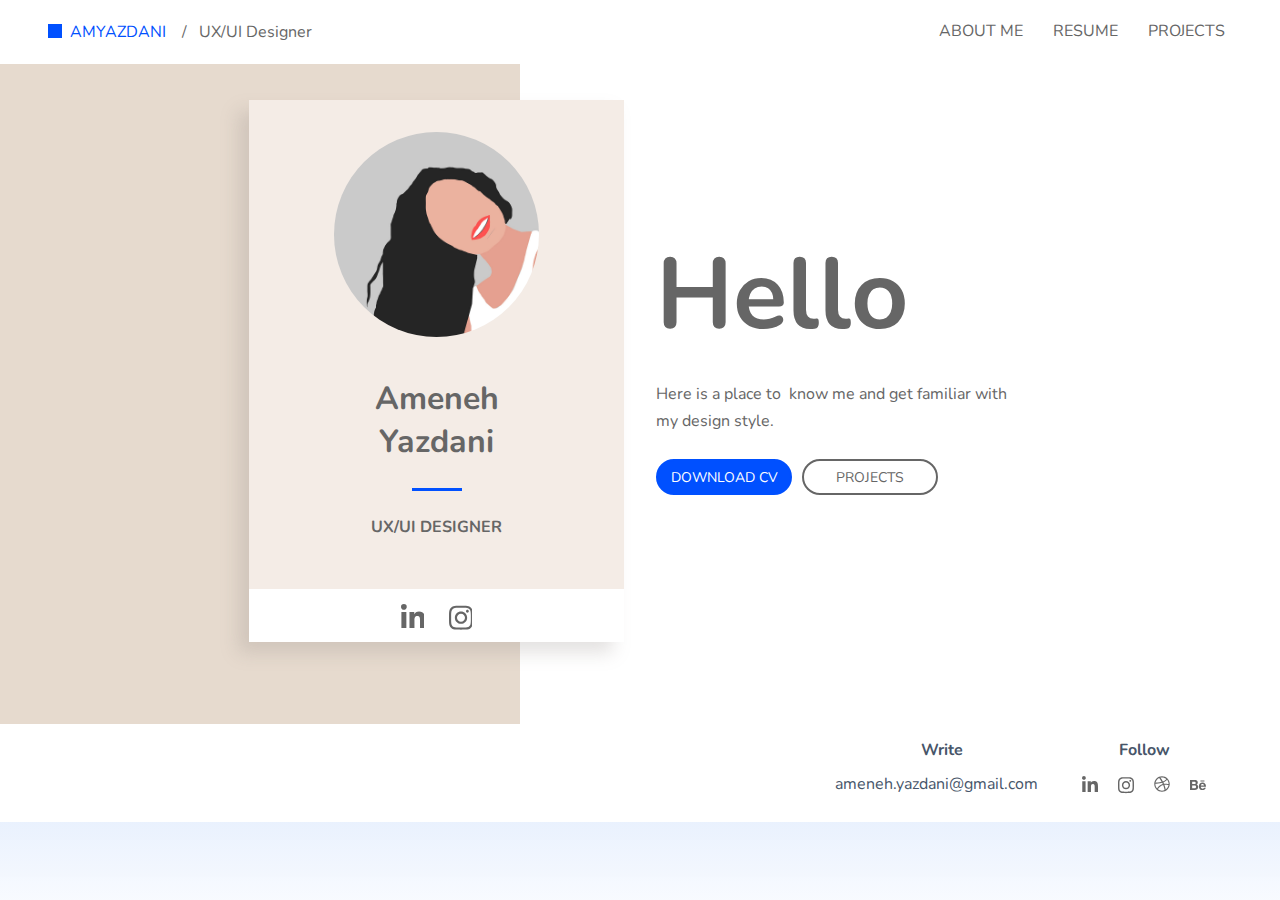
==== commit 014f806c: "edit cv" ====
--- a/index.html
+++ b/index.html
@@ -13,7 +13,7 @@
 <link href="https://fonts.googleapis.com/css?family=Quicksand:400,700" rel="stylesheet" type="text/css"></head>
               <body id="iau9"><div id="mainNav" class="navbar"><div data-gjs="navbar" id="mainNavContainer" class="navbar-container"><a href="./index.html" id="irisc" class="navbar-brand"><span id="i1w1ym"></span>AMYAZDANI<br/></a><a href="" id="ifyma7" class="navbar-brand">/   UX/UI Designer</a><a href="" id="iestpai" class="navbar-brand">UX/UI Designer</a><div id="navBurger" class="navbar-burger"><div id="navBurgerLine1" class="navbar-burger-line"></div><div id="navBurgerLine2" class="navbar-burger-line"></div><div id="navBurgerLine3" class="navbar-burger-line"></div></div><div data-gjs="navbar-items" id="navMenuDiv" class="navbar-items-c"><nav id="navbarMenu" class="navbar-menu"><a id="io22g" href="amyazdani_about_me.html" class="navbar-menu-link">ABOUT ME<br/></a><a id="io8o2" href="amyazdani_resume.html" class="navbar-menu-link">RESUME</a><a id="iezv8" href="amyazdani_projects.html" class="navbar-menu-link">PROJECTS</a></nav></div></div></div><div id="i25o" class="gjs-grid-row"><div id="itks" class="gjs-grid-column"></div><div id="ir4l" class="gjs-grid-column"></div></div><div id="i5uq" class="gjs-grid-row"><div id="iozj" class="gjs-grid-column"><div id="im23" class="gjs-grid-row"><div id="ianzh" class="gjs-grid-column"><img id="i791" src="assets/amyazdani_3x.jpg"/><h1 id="ip5w5" class="gjs-heading">Ameneh<br/>Yazdani<br/></h1><div id="imp0k" class="gjs-divider"></div><div id="insnv"><b id="i3y6it">UX/UI DESIGNER<br/></b></div><div id="ixq4tj" class="gjs-grid-row"><div id="ixsa9g" class="gjs-grid-column"><a href="/Resume/Ameneh-Yazdani-CV.pdf" id="ibwvfp" class="gjs-link">DOWNLOAD CV</a><a href="./amyazdani_projects.html" id="i9ak09" class="gjs-link">PROJECTS</a></div></div><div id="i3u7p" class="gjs-grid-row"><div id="iwslp" class="gjs-grid-column"><a href="https://www.linkedin.com/in/ameneh-yazdani" target="_blank" id="iv50fg" class="gjs-link-box"><div data-type-icon title="Amy.uix" id="iws2ya" class="gjs-icon"><svg xmlns="http://www.w3.org/2000/svg" viewBox="0 0 448 512"><path d="M100.28 448H7.4V148.9h92.88zM53.79 108.1C24.09 108.1 0 83.5 0 53.8a53.79 53.79 0 0 1 107.58 0c0 29.7-24.1 54.3-53.79 54.3zM447.9 448h-92.68V302.4c0-34.7-.7-79.2-48.29-79.2-48.29 0-55.69 37.7-55.69 76.7V448h-92.78V148.9h89.08v40.8h1.3c12.4-23.5 42.69-48.3 87.88-48.3 94 0 111.28 61.9 111.28 142.3V448z">
   </path></svg></div></a><a href="https://www.instagram.com/amy.uix" target="_blank" id="iccqul" class="gjs-link-box"><div data-type-icon title="Amy.uix" id="ibu5v7" class="gjs-icon"><svg xmlns="http://www.w3.org/2000/svg" viewBox="0 0 448 512"><path d="M224.1 141c-63.6 0-114.9 51.3-114.9 114.9s51.3 114.9 114.9 114.9S339 319.5 339 255.9 287.7 141 224.1 141zm0 189.6c-41.1 0-74.7-33.5-74.7-74.7s33.5-74.7 74.7-74.7 74.7 33.5 74.7 74.7-33.6 74.7-74.7 74.7zm146.4-194.3c0 14.9-12 26.8-26.8 26.8-14.9 0-26.8-12-26.8-26.8s12-26.8 26.8-26.8 26.8 12 26.8 26.8zm76.1 27.2c-1.7-35.9-9.9-67.7-36.2-93.9-26.2-26.2-58-34.4-93.9-36.2-37-2.1-147.9-2.1-184.9 0-35.8 1.7-67.6 9.9-93.9 36.1s-34.4 58-36.2 93.9c-2.1 37-2.1 147.9 0 184.9 1.7 35.9 9.9 67.7 36.2 93.9s58 34.4 93.9 36.2c37 2.1 147.9 2.1 184.9 0 35.9-1.7 67.7-9.9 93.9-36.2 26.2-26.2 34.4-58 36.2-93.9 2.1-37 2.1-147.8 0-184.8zM398.8 388c-7.8 19.6-22.9 34.7-42.6 42.6-29.5 11.7-99.5 9-132.1 9s-102.7 2.6-132.1-9c-19.6-7.8-34.7-22.9-42.6-42.6-11.7-29.5-9-99.5-9-132.1s-2.6-102.7 9-132.1c7.8-19.6 22.9-34.7 42.6-42.6 29.5-11.7 99.5-9 132.1-9s102.7-2.6 132.1 9c19.6 7.8 34.7 22.9 42.6 42.6 11.7 29.5 9 99.5 9 132.1s2.7 102.7-9 132.1z">
-  </path></svg></div></a></div></div></div></div></div><div id="i42mx" class="gjs-grid-column"><h1 id="ihxmg" class="gjs-heading">Hello</h1><span id="iazq1"><b id="ifq6jk">Here is a place to  know me and get familiar with my design style.</b></span><div id="ikxauh" class="gjs-grid-row"><div id="i2eptz" class="gjs-grid-column"><a href="/Resume/Ameneh-Yazdani-CV.pdf" id="igydwi" class="gjs-link">DOWNLOAD CV</a><a href="./amyazdani_projects.html" id="ihq8y9" class="gjs-link">PROJECTS</a></div></div></div></div><section id="ie242h" class="gjs-section"><div id="im2js2" class="gjs-container"><div id="iene2k" class="gjs-grid-row"><div id="ic12m9" class="gjs-grid-column"><div id="igm6dx" class="gjs-grid-row"><div id="ippa7v" class="gjs-grid-column"><div id="irnk75"><b id="i36aaj-2">Write</b></div><div id="ir4frd">ameneh.yazdani@proton.me<br id="itm0ik-2" draggable="true"/></div></div></div></div><div id="i5v60v" class="gjs-grid-column"><div id="i3srwa" class="gjs-grid-row"><div id="ioxxzo" class="gjs-grid-column"><div id="idp0oi"><b id="ieya2i">Follow</b></div><div id="i5dv8p" class="gjs-grid-row"><div id="if9tjs" class="gjs-grid-column"><a href="https://www.linkedin.com/in/ameneh-yazdani" target="_blank" id="i13ovx" class="gjs-link-box"><div data-type-icon title="Amy.uix" id="io9v9u" class="gjs-icon"><svg xmlns="http://www.w3.org/2000/svg" viewBox="0 0 448 512"><path d="M100.28 448H7.4V148.9h92.88zM53.79 108.1C24.09 108.1 0 83.5 0 53.8a53.79 53.79 0 0 1 107.58 0c0 29.7-24.1 54.3-53.79 54.3zM447.9 448h-92.68V302.4c0-34.7-.7-79.2-48.29-79.2-48.29 0-55.69 37.7-55.69 76.7V448h-92.78V148.9h89.08v40.8h1.3c12.4-23.5 42.69-48.3 87.88-48.3 94 0 111.28 61.9 111.28 142.3V448z">
+  </path></svg></div></a></div></div></div></div></div><div id="i42mx" class="gjs-grid-column"><h1 id="ihxmg" class="gjs-heading">Hello</h1><span id="iazq1"><b id="ifq6jk">Here is a place to  know me and get familiar with my design style.</b></span><div id="ikxauh" class="gjs-grid-row"><div id="i2eptz" class="gjs-grid-column"><a href="/Resume/AmenehYazdani-CV.pdf" id="igydwi" class="gjs-link">DOWNLOAD CV</a><a href="./amyazdani_projects.html" id="ihq8y9" class="gjs-link">PROJECTS</a></div></div></div></div><section id="ie242h" class="gjs-section"><div id="im2js2" class="gjs-container"><div id="iene2k" class="gjs-grid-row"><div id="ic12m9" class="gjs-grid-column"><div id="igm6dx" class="gjs-grid-row"><div id="ippa7v" class="gjs-grid-column"><div id="irnk75"><b id="i36aaj-2">Write</b></div><div id="ir4frd">ameneh.yazdani@gmail.com<br id="itm0ik-2" draggable="true"/></div></div></div></div><div id="i5v60v" class="gjs-grid-column"><div id="i3srwa" class="gjs-grid-row"><div id="ioxxzo" class="gjs-grid-column"><div id="idp0oi"><b id="ieya2i">Follow</b></div><div id="i5dv8p" class="gjs-grid-row"><div id="if9tjs" class="gjs-grid-column"><a href="https://www.linkedin.com/in/ameneh-yazdani" target="_blank" id="i13ovx" class="gjs-link-box"><div data-type-icon title="Amy.uix" id="io9v9u" class="gjs-icon"><svg xmlns="http://www.w3.org/2000/svg" viewBox="0 0 448 512"><path d="M100.28 448H7.4V148.9h92.88zM53.79 108.1C24.09 108.1 0 83.5 0 53.8a53.79 53.79 0 0 1 107.58 0c0 29.7-24.1 54.3-53.79 54.3zM447.9 448h-92.68V302.4c0-34.7-.7-79.2-48.29-79.2-48.29 0-55.69 37.7-55.69 76.7V448h-92.78V148.9h89.08v40.8h1.3c12.4-23.5 42.69-48.3 87.88-48.3 94 0 111.28 61.9 111.28 142.3V448z">
   </path></svg></div></a><a href="https://www.instagram.com/amy.uix" target="_blank" id="i0utdw" class="gjs-link-box"><div data-type-icon title="Amy.uix" id="i98dmz" class="gjs-icon"><svg xmlns="http://www.w3.org/2000/svg" viewBox="0 0 448 512"><path d="M224.1 141c-63.6 0-114.9 51.3-114.9 114.9s51.3 114.9 114.9 114.9S339 319.5 339 255.9 287.7 141 224.1 141zm0 189.6c-41.1 0-74.7-33.5-74.7-74.7s33.5-74.7 74.7-74.7 74.7 33.5 74.7 74.7-33.6 74.7-74.7 74.7zm146.4-194.3c0 14.9-12 26.8-26.8 26.8-14.9 0-26.8-12-26.8-26.8s12-26.8 26.8-26.8 26.8 12 26.8 26.8zm76.1 27.2c-1.7-35.9-9.9-67.7-36.2-93.9-26.2-26.2-58-34.4-93.9-36.2-37-2.1-147.9-2.1-184.9 0-35.8 1.7-67.6 9.9-93.9 36.1s-34.4 58-36.2 93.9c-2.1 37-2.1 147.9 0 184.9 1.7 35.9 9.9 67.7 36.2 93.9s58 34.4 93.9 36.2c37 2.1 147.9 2.1 184.9 0 35.9-1.7 67.7-9.9 93.9-36.2 26.2-26.2 34.4-58 36.2-93.9 2.1-37 2.1-147.8 0-184.8zM398.8 388c-7.8 19.6-22.9 34.7-42.6 42.6-29.5 11.7-99.5 9-132.1 9s-102.7 2.6-132.1-9c-19.6-7.8-34.7-22.9-42.6-42.6-11.7-29.5-9-99.5-9-132.1s-2.6-102.7 9-132.1c7.8-19.6 22.9-34.7 42.6-42.6 29.5-11.7 99.5-9 132.1-9s102.7-2.6 132.1 9c19.6 7.8 34.7 22.9 42.6 42.6 11.7 29.5 9 99.5 9 132.1s2.7 102.7-9 132.1z">
   </path></svg></div></a><a href="https://dribbble.com/amy-uix" target="_blank" id="ibwmsa" class="gjs-link-box"><div data-type-icon title="Amy.uix" id="ikxn64" class="gjs-icon"><svg xmlns="http://www.w3.org/2000/svg" viewBox="0 0 512 512"><path d="M256 8C119.252 8 8 119.252 8 256s111.252 248 248 248 248-111.252 248-248S392.748 8 256 8zm163.97 114.366c29.503 36.046 47.369 81.957 47.835 131.955-6.984-1.477-77.018-15.682-147.502-6.818-5.752-14.041-11.181-26.393-18.617-41.614 78.321-31.977 113.818-77.482 118.284-83.523zM396.421 97.87c-3.81 5.427-35.697 48.286-111.021 76.519-34.712-63.776-73.185-116.168-79.04-124.008 67.176-16.193 137.966 1.27 190.061 47.489zm-230.48-33.25c5.585 7.659 43.438 60.116 78.537 122.509-99.087 26.313-186.36 25.934-195.834 25.809C62.38 147.205 106.678 92.573 165.941 64.62zM44.17 256.323c0-2.166.043-4.322.108-6.473 9.268.19 111.92 1.513 217.706-30.146 6.064 11.868 11.857 23.915 17.174 35.949-76.599 21.575-146.194 83.527-180.531 142.306C64.794 360.405 44.17 310.73 44.17 256.323zm81.807 167.113c22.127-45.233 82.178-103.622 167.579-132.756 29.74 77.283 42.039 142.053 45.189 160.638-68.112 29.013-150.015 21.053-212.768-27.882zm248.38 8.489c-2.171-12.886-13.446-74.897-41.152-151.033 66.38-10.626 124.7 6.768 131.947 9.055-9.442 58.941-43.273 109.844-90.795 141.978z"></path></svg></div></a><a href="https://www.behance.net/amy-uix" target="_blank" id="i50127" class="gjs-link-box"><div data-type-icon title="Amy.uix" id="i4okzw" class="gjs-icon"><svg xmlns="http://www.w3.org/2000/svg" viewBox="0 0 576 512"><path d="M232 237.2c31.8-15.2 48.4-38.2 48.4-74 0-70.6-52.6-87.8-113.3-87.8H0v354.4h171.8c64.4 0 124.9-30.9 124.9-102.9 0-44.5-21.1-77.4-64.7-89.7zM77.9 135.9H151c28.1 0 53.4 7.9 53.4 40.5 0 30.1-19.7 42.2-47.5 42.2h-79v-82.7zm83.3 233.7H77.9V272h84.9c34.3 0 56 14.3 56 50.6 0 35.8-25.9 47-57.6 47zm358.5-240.7H376V94h143.7v34.9zM576 305.2c0-75.9-44.4-139.2-124.9-139.2-78.2 0-131.3 58.8-131.3 135.8 0 79.9 50.3 134.7 131.3 134.7 61.3 0 101-27.6 120.1-86.3H509c-6.7 21.9-34.3 33.5-55.7 33.5-41.3 0-63-24.2-63-65.3h185.1c.3-4.2.6-8.7.6-13.2zM390.4 274c2.3-33.7 24.7-54.8 58.5-54.8 35.4 0 53.2 20.8 56.2 54.8H390.4z"></path></svg></div></a></div></div></div></div></div></div></div></section></body>
 <script src="./js/main.js"></script>
--- a/css/style.css
+++ b/css/style.css
@@ -1 +1 @@
-* { box-sizing: border-box; } body {margin: 0;}.text-content{line-height:20px;}.text-main-content{line-height:30px;font-size:1.2rem;}#iau9{font-family:Nunito,Arial,Helvetica,sans-serif;background-image:linear-gradient(180deg,rgba(59,130,245,0.11),white 14%);background-position:0px 0px;background-size:100% 100%;background-repeat:repeat;background-attachment:scroll;background-origin:padding-box;color:#475569;}.gjs-grid-column.feature-item{padding-top:15px;padding-right:15px;padding-bottom:15px;padding-left:15px;display:flex;flex-direction:column;gap:15px;min-width:30%;}.gjs-grid-column.testimonial-item{padding-top:15px;padding-right:15px;padding-bottom:15px;padding-left:15px;display:flex;flex-direction:column;gap:15px;min-width:45%;background-color:rgba(247, 247, 247, 0.23);border-top-left-radius:5px;border-top-right-radius:5px;border-bottom-right-radius:5px;border-bottom-left-radius:5px;align-items:flex-start;border-top-width:1px;border-right-width:1px;border-bottom-width:1px;border-left-width:1px;border-top-style:solid;border-right-style:solid;border-bottom-style:solid;border-left-style:solid;border-top-color:rgba(0, 0, 0, 0.06);border-right-color:rgba(0, 0, 0, 0.06);border-bottom-color:rgba(0, 0, 0, 0.06);border-left-color:rgba(0, 0, 0, 0.06);}.gjs-button{vertical-align:top;max-width:100%;display:inline-block;text-decoration:none;color:white;padding-right:15px;padding-bottom:10px;padding-left:15px;background-color:rgb(36, 99, 235);border-top-left-radius:5px;border-top-right-radius:5px;border-bottom-right-radius:5px;border-bottom-left-radius:5px;padding-top:10px;font-size:1.1rem;text-align:center;}.gjs-text-blue{color:rgb(36, 99, 235);}.gjs-link:hover{color:rgb(36, 99, 235);text-decoration:underline;}.gjs-icon.gjs-feature-icon{padding-top:10px;padding-right:10px;padding-bottom:10px;padding-left:10px;background-color:rgb(36, 99, 235);color:white;border-top-left-radius:10px;border-top-right-radius:10px;border-bottom-right-radius:10px;border-bottom-left-radius:10px;}.gjs-grid-row{display:flex;justify-content:flex-start;align-items:stretch;flex-direction:row;min-height:auto;padding:10px 0;}.gjs-grid-column{flex:1 1 0%;padding:5px 0;}#i25o{flex-direction:row;flex-wrap:nowrap;padding-top:0px;padding-bottom:0px;min-height:724px;}#ir4l{background-color:#ffffff;flex:6 1 0%;align-self:stretch;text-align:center;padding-top:0px;padding-right:0px;padding-bottom:0px;padding-left:0px;justify-content:flex-start;align-items:center;display:flex;line-height:0px;letter-spacing:0px;font-size:0px;margin-top:0px;margin-right:0px;margin-bottom:0px;margin-left:0px;}#itks{background-color:rgb(230, 218, 206);flex:4 0 1%;padding-top:0px;padding-bottom:0px;padding-right:5px;padding-left:5px;}#i5uq{position:absolute;top:100px;padding-top:0px;padding-right:0px;padding-bottom:0px;padding-left:0px;justify-content:center;flex-direction:row;width:100%;border-top-width:0px;border-right-width:0px;border-bottom-width:0px;border-left-width:0px;display:flex;color:#666666;}#iozj{padding-top:0px;padding-right:0px;padding-bottom:0px;padding-left:0px;width:375px;flex:0 0 auto;display:flex;justify-content:flex-start;flex-direction:row;box-shadow:-11px 11px 17px 0px rgba(138, 131, 124, 0.23) ;}#i791{color:rgba(0, 0, 0, 1);width:205px;height:205px;border-top-left-radius:100%;border-top-right-radius:100%;border-bottom-right-radius:100%;border-bottom-left-radius:100%;margin-bottom:34px;margin-top:32px;background-color:rgba(255, 255, 255, 0);min-height:64px;}#im23{justify-content:center;padding-top:0px;padding-right:0px;padding-bottom:0px;padding-left:0px;width:375px;background-color:#f4ece6;}#ianzh{align-self:auto;text-align:center;padding-top:0px;padding-bottom:0px;transform-style:flat;}.gjs-heading{margin:0;}#insnv{padding:10px;padding-top:0px;padding-right:0px;padding-bottom:0px;padding-left:0px;margin-bottom:51px;color:#666666;font-size:16px;}.gjs-divider{height:3px;width:100%;margin:10px;background-color:rgba(0, 0, 0, 0.05);}#imp0k{width:50px;background-color:#0050ff;margin-top:25px;margin-right:auto;margin-bottom:25px;margin-left:auto;}#i3u7p{width:100%;min-height:46px;padding-top:0px;padding-bottom:0px;}#iwslp{background-color:rgba(255, 255, 255, 1);display:flex;justify-content:center;align-items:center;padding-top:0px;padding-bottom:0px;height:53px;min-height:53px;flex-basis:6%;}.gjs-icon{display:inline-block;text-decoration:none;color:inherit;vertical-align:middle;fill:currentColor;width:50px;height:50px;}.gjs-link-box{color:inherit;display:inline-block;vertical-align:top;padding:10px;max-width:100%;text-decoration:none;}.gjs-link{vertical-align:top;max-width:100%;display:inline-block;text-decoration:none;color:inherit;}.navbar{background-color:#222;color:#ddd;min-height:50px;width:100%;}.navbar-container{max-width:950px;margin:0 auto;width:95%;}.navbar-items-c{display:inline-block;float:right;}.navbar-container::after{content:"";clear:both;display:block;}.navbar-brand{vertical-align:top;display:inline-block;padding:5px;min-height:50px;min-width:50px;color:inherit;text-decoration:none;}.navbar-menu{padding:10px 0;display:block;float:right;margin:0;}.navbar-menu-link{margin:0;color:inherit;text-decoration:none;display:inline-block;padding:10px 15px;}.navbar-burger{margin:10px 0;width:45px;padding:5px 10px;display:none;float:right;cursor:pointer;}.navbar-burger-line{padding:1px;background-color:white;margin:5px 0;}#irisc{min-height:64px;padding-left:8px;padding-right:8px;padding-bottom:21px;min-width:64px;padding-top:21px;font-size:16px;color:#0050FF;flex-direction:row;}#mainNavContainer{display:block;max-width:1200px;height:64px;}#mainNav{background-color:rgba(255, 255, 255, 1);color:rgba(0, 0, 0, 1);position:fixed;top:0px;z-index:10;min-height:64px;}#ihxmg{font-size:100px;color:#666666;}#i42mx{text-align:left;margin-top:0px;margin-right:0px;margin-bottom:0px;margin-left:32px;flex:0 0 auto;display:block;align-self:center;}#i25o:hover{padding-top:0px;padding-right:0px;padding-bottom:0px;padding-left:0px;}#iazq1{white-space:break-spaces;font-size:20px;color:#666666;width:375px;display:block;margin-top:16px;font-weight:200;}#io8o2:hover{color:#0050ff;}#iezv8:hover{color:#0050ff;}#io22g:hover{color:#0050ff;}#ixq4tj{margin-top:0px;margin-right:0px;margin-bottom:0px;margin-left:0px;display:none;}#ibwvfp{color:rgba(255, 255, 255, 1);background-color:#0050ff;border-top-left-radius:100px;border-top-right-radius:100px;border-bottom-right-radius:100px;border-bottom-left-radius:100px;width:130px;height:36px;display:inline-block;text-align:center;margin-right:10px;font-size:14px;margin-top:0px;margin-bottom:0px;margin-left:0px;padding-top:10px;padding-bottom:10px;}#ibwvfp:hover{text-decoration:none;text-align:center;}#i9ak09{color:rgba(0, 0, 0, 1);background-color:rgba(255, 255, 255, 1);border-top-left-radius:100px;border-top-right-radius:100px;border-bottom-right-radius:100px;border-bottom-left-radius:100px;width:130px;height:36px;display:inline-block;text-align:center;padding-top:9px;padding-bottom:9px;border-top-color:rgba(0, 0, 0, 1);border-right-color:rgba(0, 0, 0, 1);border-bottom-color:rgba(0, 0, 0, 1);border-left-color:rgba(0, 0, 0, 1);border-top-width:2px;border-right-width:2px;border-bottom-width:2px;border-left-width:2px;border-top-style:solid;border-right-style:solid;border-bottom-style:solid;border-left-style:solid;font-size:14px;}#i9ak09:hover{text-decoration:none;text-align:center;}#ixsa9g{padding-top:0px;padding-bottom:0px;margin-top:16px;margin-bottom:10px;}#igydwi{color:rgba(255,255,255,1);background-color:#0050ff;width:136px;height:36px;display:inline-block;text-align:center;margin-right:10px;font-size:14px;margin-left:0px;padding-top:7px;padding-bottom:7px;border-top-width:2px;border-right-width:2px;border-bottom-width:2px;border-left-width:2px;border-top-style:solid;border-right-style:solid;border-bottom-style:solid;border-left-style:solid;border-top-left-radius:100px;border-top-right-radius:100px;border-bottom-right-radius:100px;border-bottom-left-radius:100px;border-top-color:#0050ff;border-right-color:#0050ff;border-bottom-color:#0050ff;border-left-color:#0050ff;box-sizing:border-box;}#igydwi:hover{text-decoration:none;text-align:center;color:rgba(0, 0, 0, 1);background-color:rgba(255, 255, 255, 1);border-top-color:#0050ff;border-right-color:#0050ff;border-bottom-color:#0050ff;border-left-color:#0050ff;border-top-left-radius:100px;border-top-right-radius:100px;border-bottom-right-radius:100px;border-bottom-left-radius:100px;border-top-style:solid;border-right-style:solid;border-bottom-style:solid;border-left-style:solid;border-top-width:2px;border-right-width:2px;border-bottom-width:2px;border-left-width:2px;padding-top:7px;padding-bottom:7px;}#ihq8y9{color:#666666;background-color:rgba(255,255,255,1);border-top-left-radius:100px;border-top-right-radius:100px;border-bottom-right-radius:100px;border-bottom-left-radius:100px;width:136px;height:36px;display:inline-block;text-align:center;padding-top:7px;padding-bottom:7px;border-top-color:#666666;border-right-color:#666666;border-bottom-color:#666666;border-left-color:#666666;border-top-style:solid;border-right-style:solid;border-bottom-style:solid;border-left-style:solid;font-size:14px;border-top-width:2px;border-right-width:2px;border-bottom-width:2px;border-left-width:2px;}#ihq8y9:hover{text-decoration:none;text-align:center;border-top-style:none;border-right-style:none;border-bottom-style:none;border-left-style:none;background-color:#0050ff;color:rgba(255, 255, 255, 1);padding-top:9px;padding-bottom:9px;}#i2eptz{padding-top:0px;padding-bottom:0px;margin-top:16px;margin-bottom:10px;}#navbarMenu{height:64px;}#irhdi2{min-height:64px;padding-left:8px;padding-right:8px;padding-bottom:21px;min-width:64px;padding-top:21px;font-size:16px;color:#666666;}#iov8y7:hover{color:#0050ff;}#iov8y7{color:#0050ff;}#igw63x:hover{color:#0050ff;}#if4li4:hover{color:#0050ff;}#irljbp{height:64px;}#i78d9u{display:block;max-width:1200px;height:64px;}#iqfgrt{background-color:rgba(255, 255, 255, 1);color:rgba(0, 0, 0, 1);position:fixed;top:0px;z-index:10;min-height:64px;}#i4d6wd{font-family:Nunito,Arial,Helvetica,sans-serif;color:#475569;background-color:rgb(230,218,206);}.gjs-container{width:90%;margin:0 auto;max-width:1200px;}.gjs-section{display:flex;padding:50px 0;}#ijr3ad{margin-top:64px;padding-top:32px;}#i2za1o{width:100%;max-width:724px;display:block;justify-content:space-between;}#i8f7qs{display:flex;justify-content:center;margin-bottom:16px;padding-top:0px;padding-bottom:0px;}#ifrtbx{padding:10px;color:#0050ff;font-weight:600;font-size:16px;}#ivi7ae{padding:10px;color:#666666;font-size:14px;}#izx4k6{font-size:9.000000pt;}#i168yk{padding:10px;color:#0050ff;font-weight:600;font-size:16px;}#imwpn4{padding:10px;color:#666666;font-size:14px;}#i9xg2a{padding:10px;color:#666666;font-size:14px;}#iyaw9l{flex-basis:42%;flex-grow:0;}#i84zjh{font-size:9.000000pt;}#iztz53{padding:10px;font-size:14px;color:#666666;}#iamm1l{padding-top:24px;padding-right:0px;padding-bottom:8px;padding-left:0px;}#izk48e{flex-direction:row;}#iapwzv{background-color:rgba(255, 255, 255, 1);padding-top:48px;padding-right:48px;padding-bottom:48px;padding-left:48px;color:#666666;box-shadow:-11px 11px 17px 0 rgba(138, 131, 124, 0.23) ;}#iv5one{display:block;padding-top:0px;padding-right:0px;padding-bottom:10px;padding-left:0px;}#ih1t1v{padding:10px;color:#0050ff;font-weight:600;font-size:16px;}#ituaob{padding:10px;color:#666666;font-size:14px;}#ic1vqj{padding:10px;color:#666666;font-size:14px;}#iop592{flex-basis:30%;flex-grow:0;}#i2twmb{flex-direction:row;}#ivxel1{background-color:rgba(255, 255, 255, 1);padding-top:48px;padding-right:48px;padding-bottom:48px;padding-left:48px;box-shadow:-11px 11px 17px 0 rgba(138, 131, 124, 0.23) ;}#iuh3by{display:block;padding-top:0px;padding-bottom:0px;margin-top:16px;margin-right:0px;margin-bottom:0px;margin-left:0px;}#iz9ju3{display:flex;justify-content:space-between;color:#666666;}#ixzp3j{padding-top:0px;padding-bottom:0px;margin-top:16px;margin-right:0px;margin-bottom:0px;margin-left:0px;display:block;min-height:55px;}#ilicjo{width:100%;max-width:724px;display:block;justify-content:space-between;}#ic2p8r{padding-top:0px;margin-top:0px;}#iibh4n{display:flex;justify-content:space-between;color:#666666;}#i27mfs{padding:10px;color:#666666;padding-left:0px;font-size:16px;}#i4ib57{background-color:rgba(255, 255, 255, 1);padding-top:48px;padding-right:48px;padding-bottom:48px;padding-left:48px;color:#666666;box-shadow:-11px 11px 17px 0 rgba(138, 131, 124, 0.23) ;}#igd8iv{padding-top:0px;padding-bottom:0px;margin-top:16px;margin-right:0px;margin-bottom:0px;margin-left:0px;display:block;min-height:55px;}#iz4ruy{width:100%;max-width:724px;display:block;justify-content:space-between;}#i3e59g{padding-top:0px;margin-top:0px;}#igx10f{display:inline-block;width:12px;height:12px;background-color:#0050ff;}#ib4r34{flex-direction:row;padding-top:0px;padding-bottom:0px;}#i5q8ou{display:inline-block;width:12px;height:12px;background-color:#0050ff;}#ixgmh6{padding:10px;padding-left:0px;font-size:16px;}#iwoise{display:inline-block;width:12px;height:12px;background-color:#0050ff;}#il6ttk{padding:10px;padding-left:0px;font-size:16px;}#ivyzjz{white-space:pre-wrap;color:#666666;}#ifgxej{white-space:pre-wrap;color:#666666;}#ikd90g{display:inline-block;width:12px;height:12px;background-color:#0050ff;}#ivh3pg{white-space:pre-wrap;}#i60bkh{padding:10px;padding-left:0px;font-size:16px;}#imgk0p{white-space:pre-wrap;color:#666666;}#ii4j8i{display:inline-block;width:12px;height:12px;background-color:#0050ff;}#iivh9d{white-space:pre-wrap;}#i0197c{padding:10px;color:#666666;padding-left:0px;font-size:16px;}#imlq81{white-space:pre-wrap;}#iqct6f{display:inline-block;width:12px;height:12px;background-color:#0050ff;}#ikp0sd{white-space:pre-wrap;}#imsro3{padding:10px;padding-left:0px;font-size:16px;}#iz6kzm{white-space:pre-wrap;color:#666666;}#i9ey9s{display:inline-block;width:12px;height:12px;background-color:#0050ff;}#ihqfvs{white-space:pre-wrap;}#ieebf5{padding:10px;color:#666666;padding-left:0px;font-size:16px;}#ijnmy2{display:inline-block;width:12px;height:12px;background-color:#0050ff;}#i2g4n7{padding:10px;color:#666666;padding-left:0px;font-size:16px;}#iw8epz{display:inline-block;height:12px;background-color:#0050ff;width:12px;}#i3hzwp{padding:10px;padding-left:0px;font-size:16px;}#ijxxgu{display:inline-block;width:12px;height:12px;background-color:#0050ff;}#iwt7nk{padding:10px;padding-left:0px;font-size:16px;}#i5cbbf{display:inline-block;width:12px;height:12px;background-color:#0050ff;}#imokom{white-space:pre-wrap;}#ixom1c{padding:10px;padding-left:0px;font-size:16px;}#ih05hn{display:inline-block;width:12px;height:12px;background-color:#0050ff;}#iepa6u{padding:10px;padding-left:0px;font-size:16px;}#i40wwx{display:inline-block;width:12px;height:12px;background-color:#0050ff;}#imi57u{white-space:pre-wrap;}#i237fv{padding:10px;padding-left:0px;font-size:16px;}#i3uxpb{display:inline-block;width:12px;height:12px;background-color:#0050ff;}#i06pmw{white-space:pre-wrap;}#itgk6u{padding:10px;padding-left:0px;font-size:16px;}#idrt0f{display:inline-block;width:12px;height:12px;background-color:#0050ff;}#indtas{padding:10px;padding-left:0px;font-size:16px;}#i95t0h{display:inline-block;width:12px;height:12px;background-color:#0050ff;}#isavt9{white-space:pre-wrap;}#i8xj63{padding:10px;padding-left:0px;font-size:16px;}#i3olcm{flex-direction:row;padding-bottom:0px;padding-top:0px;}#iq5eey{background-color:rgba(255, 255, 255, 1);padding-top:48px;padding-right:48px;padding-bottom:48px;padding-left:48px;box-shadow:-11px 11px 17px 0 rgba(138, 131, 124, 0.23) ;}#i1jzd6{padding-top:0px;padding-bottom:0px;margin-top:16px;margin-right:0px;margin-bottom:0px;margin-left:0px;display:block;min-height:55px;}#iorl5u{white-space:pre-wrap;font-size:16px;color:#666666;}#iv87xj{white-space:pre-wrap;font-size:16px;color:#666666;}#imw3mh{white-space:pre-wrap;font-size:16px;color:#666666;}#ir0jgu{white-space:pre-wrap;font-size:16px;color:#666666;}#iv2iio{white-space:pre-wrap;font-size:16px;color:#666666;}#irluqt{white-space:pre-wrap;font-size:16px;color:#666666;}#igaraq{white-space:pre-wrap;font-size:16px;color:#666666;}#ih88d2{white-space:pre-wrap;font-size:16px;color:#666666;}#i6arl1{padding:10px;color:#666666;font-size:14px;}#i8r5hj{flex-basis:42%;flex-grow:0;}#ioooe8{padding:10px;font-size:14px;color:#666666;}#i6bd14{padding-top:24px;padding-right:0px;padding-bottom:8px;padding-left:0px;}#ir70v3{flex-direction:row;}#i08bo5{background-color:rgba(255, 255, 255, 1);padding-top:48px;padding-right:48px;padding-bottom:48px;padding-left:48px;color:#666666;box-shadow:-11px 11px 17px 0 rgba(138, 131, 124, 0.23) ;}#iu26g2{padding-top:0px;padding-bottom:0px;margin-top:16px;margin-right:0px;margin-bottom:0px;margin-left:0px;display:block;min-height:55px;}#i1x4xk{padding:10px;color:#0050ff;font-weight:600;font-size:16px;}#i0a7z6{padding:10px;color:#666666;font-size:14px;}#io0cv8{padding:10px;color:#666666;font-size:14px;}#ivitxe{flex-basis:42%;flex-grow:0;}#ip8i47{padding-top:6px;padding-right:0px;padding-bottom:6px;padding-left:0px;margin-top:0px;margin-right:0px;margin-bottom:0px;margin-left:0px;}#iqapad{flex-direction:row;}#ihiin8{background-color:rgba(255, 255, 255, 1);padding-top:48px;padding-right:48px;padding-bottom:48px;padding-left:48px;box-shadow:-11px 11px 17px 0px rgba(138, 131, 124, 0.23) ;}#i5cpx6{padding-top:0px;padding-bottom:0px;margin-top:16px;margin-right:0px;margin-bottom:0px;margin-left:0px;display:block;min-height:55px;}#iqvvda{display:inline-block;width:12px;height:12px;color:#0050ff;background-color:#0050ff;}#iam18s{white-space:pre-wrap;}#ibue93{padding:10px;color:#666666;padding-top:10px;padding-right:10px;padding-bottom:10px;padding-left:10px;}#irchrg{white-space:pre-wrap;}#ijkksl{display:inline-block;width:12px;height:12px;background-color:#0050ff;}#i9q9j4{white-space:pre-wrap;}#ie9sqb{padding:10px;font-size:16px;padding-left:0px;}#iqg51g{display:inline-block;width:12px;height:12px;background-color:#0050ff;}#iucom1{white-space:pre-wrap;}#imqx8m{padding:10px;padding-left:0px;font-size:16px;}#ivrl4f{display:inline-block;width:12px;height:12px;background-color:#0050ff;}#iweldk{white-space:pre-wrap;}#irv3tk{padding:10px;font-size:16px;padding-left:0px;}#ivqk46{display:inline-block;width:12px;height:12px;background-color:#0050ff;}#i7vcyp{white-space:pre-wrap;}#iz471g{padding:10px;padding-left:0px;font-size:16px;}#ic6ihm{display:inline-block;width:12px;height:12px;background-color:#0050ff;}#ibfa6o{white-space:pre-wrap;}#id0bz6{padding:10px;padding-left:0px;font-size:16px;}#itwex9{display:inline-block;width:12px;height:12px;background-color:#0050ff;}#iloyzi{white-space:pre-wrap;}#iptrkh{padding:10px;font-size:16px;padding-left:0px;}#isrvja{display:inline-block;width:12px;height:12px;background-color:#0050ff;}#i69lxg{white-space:pre-wrap;}#imz8ko{padding:10px;padding-left:0px;font-size:16px;}#iyp8zd{display:inline-block;width:12px;height:12px;background-color:#0050ff;}#izjgtp{padding:10px;font-size:16px;padding-left:0px;}#iq3nql{display:inline-block;width:12px;height:12px;background-color:#0050ff;}#ia7ko1{white-space:pre-wrap;}#i7ht5i{padding:10px;padding-left:0px;font-size:16px;}#i922xk{flex-basis:1%;width:0px;display:block;}#iaicmi{display:inline-block;width:12px;height:12px;background-color:#0050ff;}#ilug3b{white-space:pre-wrap;}#ir9fov{padding:10px;font-size:16px;padding-left:0px;}#imbn7l{display:inline-block;width:12px;height:12px;background-color:#0050ff;}#in4877{white-space:pre-wrap;}#i7agwn{padding:10px;color:#666666;padding-left:0px;font-size:16px;}#i7gtjg{display:inline-block;width:12px;height:12px;background-color:#0050ff;}#ioyi15{white-space:pre-wrap;}#im8unf{padding:10px;padding-left:0px;font-size:16px;}#ivrazy{display:inline-block;width:12px;height:12px;background-color:#0050ff;}#ibt011{white-space:pre-wrap;}#inn3d2{padding:10px;color:#666666;padding-left:0px;font-size:16px;}#i381ei{font-size:16px;color:#666666;}#iu1e8j{display:flex;justify-content:space-between;}#i1hdow{display:inline-block;width:12px;height:12px;color:#0050ff;background-color:#0050ff;}#i4mf6t{white-space:pre-wrap;}#igeghz{background-color:rgba(255, 255, 255, 1);padding-top:48px;padding-right:48px;padding-bottom:48px;padding-left:48px;margin-top:0px;margin-right:0px;margin-bottom:8px;margin-left:0px;display:flex;box-shadow:-11px 11px 17px 0 rgba(138, 131, 124, 0.23) ;}#i7ko6g{padding-top:0px;padding-bottom:0px;margin-top:16px;margin-right:0px;margin-bottom:0px;margin-left:0px;display:block;min-height:55px;}#i53rux{width:100%;max-width:724px;display:block;justify-content:space-between;}#is449m{padding-top:0px;margin-top:0px;padding-bottom:0px;margin-bottom:50px;}#i1n5yo{display:flex;justify-content:space-between;}#i5rd5t{display:inline-block;width:12px;height:12px;background-color:#0050ff;}#iwubah{white-space:pre-wrap;color:#666666;}#iab5z2{padding:10px;color:#666666;font-size:16px;}#if0fur{display:inline-block;width:12px;height:12px;background-color:#0050ff;}#i04h5i{white-space:pre-wrap;color:#666666;}#ix0z7c{padding:10px;font-size:16px;}#i3pyfz{flex-direction:row;}#iodpvu{background-color:rgba(255, 255, 255, 1);padding-top:48px;padding-right:48px;padding-bottom:48px;padding-left:48px;box-shadow:-11px 11px 17px 0 rgba(138, 131, 124, 0.23) ;}#iqnzxf{padding-top:0px;padding-bottom:0px;margin-top:16px;margin-right:0px;margin-bottom:0px;margin-left:0px;display:block;min-height:55px;}#i4yzge{width:100%;max-width:724px;display:block;justify-content:space-between;}#ioz9yg{padding-top:0px;margin-top:0px;}#i7dm23{color:black;width:500px;display:inline-block;}#i702ud{flex-basis:30%;flex-grow:0;padding-top:0px;padding-bottom:0px;display:flex;width:500px;flex-direction:column;margin-left:64px;margin-right:64px;}#i8azwh{flex-direction:column;display:flex;}#ifryul{flex-basis:30%;flex-grow:0;padding-bottom:0px;padding-top:0px;width:500px;margin-left:64px;margin-right:64px;}#i4mfhk{flex-direction:row;}#i9w1g6{flex-direction:column;}#i8vv64{background-color:rgba(255, 255, 255, 1);padding-top:48px;padding-right:48px;padding-bottom:48px;padding-left:48px;margin-top:16px;box-shadow:-11px 11px 17px 0 rgba(138, 131, 124, 0.23) ;display:flex;}#i16z4o{min-height:64px;padding-left:8px;padding-right:8px;padding-bottom:21px;min-width:64px;padding-top:21px;font-size:16px;color:#666666;}#itzirc:hover{color:#0050ff;}#ivp7f4:hover{color:#0050ff;}#ifpy61:hover{color:#0050ff;}#ixoidz{height:64px;}#is7bnf{display:block;max-width:1200px;height:64px;}#ir49ih{color:rgba(0, 0, 0, 1);position:fixed;top:0px;z-index:10;min-height:64px;background-color:rgba(255, 255, 255, 1);}#igk06i{display:flex;justify-content:center;padding-top:0px;padding-bottom:0px;}#idv31n{width:100%;max-width:724px;display:block;justify-content:space-between;}#iqr1df{padding-top:32px;margin-top:64px;padding-right:0px;padding-bottom:50px;padding-left:0px;}#i6esukd{font-family:Nunito,Arial,Helvetica,sans-serif;color:#475569;background-color:rgb(230,218,206);}#ivp7f4{color:#0050ff;}#i6nbx9{width:14px;height:14px;background-color:#0050ff;display:inline-block;}#i27j04{color:rgba(255, 255, 255, 1);padding:10px;background-color:#0050ff;border-top-left-radius:100px;border-top-right-radius:100px;border-bottom-right-radius:100px;border-bottom-left-radius:100px;width:154px;height:40px;font-size:14px;text-align:center;padding-top:11px;padding-bottom:11px;}#ihlrn2{display:flex;justify-content:space-between;}#if2gu9{display:inline-block;width:14px;height:14px;background-color:#0050ff;}#izlbej{min-height:64px;padding-left:8px;padding-right:8px;padding-bottom:21px;min-width:64px;padding-top:21px;font-size:16px;color:#666666;}#ihg8vq:hover{color:#0050ff;}#itzj7c:hover{color:#0050ff;}#ik63zl:hover{color:#0050ff;}#id3p51{height:64px;}#i4sfzp{display:block;max-width:1200px;height:64px;}#im3d6d{background-color:rgba(255, 255, 255, 1);color:rgba(0, 0, 0, 1);position:fixed;top:0px;z-index:10;min-height:64px;}#il3zx3{width:14px;height:14px;background-color:#0050ff;display:inline-block;}#iukr4h{display:flex;justify-content:center;padding-top:0px;padding-bottom:0px;margin-bottom:16px;}#ictmuh{font-family:Nunito,Arial,Helvetica,sans-serif;color:rgba(255,255,255,1);background-color:rgb(230,218,206);}#ik63zl{color:#0050ff;}#i27j04:hover{text-decoration:none;background-color:rgb(230, 218, 206);color:rgba(0, 0, 0, 1);border-top-left-radius:100px;border-top-right-radius:100px;border-bottom-right-radius:100px;border-bottom-left-radius:100px;border-top-color:#0050ff;border-right-color:#0050ff;border-bottom-color:#0050ff;border-left-color:#0050ff;border-top-width:2px;border-right-width:2px;border-bottom-width:2px;border-left-width:2px;border-top-style:solid;border-right-style:solid;border-bottom-style:solid;border-left-style:solid;padding-top:9px;padding-bottom:9px;}#i69h7i{font-size:16px;color:#666666;}#iavayr{font-size:16px;color:#666666;}#i160g1{font-size:16px;color:#666666;}#isplv1{font-size:16px;color:#666666;}#iilirn{font-size:16px;color:#666666;}#in3fy1{font-size:16px;color:#666666;}#iuypau{font-size:16px;color:#666666;}#iwbwh3{font-size:16px;color:#666666;}#ip5w5{color:#666666;}#i1w1ym{width:14px;height:14px;background-color:#0050ff;display:inline-block;margin-right:8px;box-sizing:border-box;margin-bottom:-1px;}#izt84g{width:14px;height:14px;display:inline-block;background-color:#0050ff;margin-right:8px;margin-bottom:-1px;}#ihw49u{width:14px;height:14px;display:inline-block;background-color:#0050ff;margin-bottom:-1px;margin-right:8px;}#icvru9{display:inline-block;width:14px;height:14px;background-color:#0050ff;margin-right:8px;margin-bottom:-1px;}#io8o2{color:#666666;}#iezv8{color:#666666;}#io22g{color:#666666;}#i05jc5{color:#666666;}#i427co{color:#666666;}#imq10f{color:#666666;margin-bottom:16px;}#iw6smv{color:#666666;}#ihfz2o{color:#666666;}#i3t74n{color:#666666;font-size:16px;}#iktp3k{color:#666666;font-size:16px;}#i5slyp{color:#666666;font-size:16px;}#i3mlui{color:#666666;font-size:16px;}#iqqhnv{color:#666666;}#irhouo{color:#666666;}#itzirc{color:#666666;}#ifpy61{color:#666666;}#i1jmhb{color:#666666;font-size:24px;}#ihg8vq{color:#666666;}#itzj7c{color:#666666;}#ihr4h2{margin-bottom:16px;}#im5971{width:500px;}#inntzu{display:inline-block;width:12px;height:12px;background-color:#0050ff;}#i0abdn{white-space:pre-wrap;color:#666666;}#i2u3qb{padding:10px;font-size:16px;}#ionl3v{display:inline-block;width:12px;height:12px;background-color:#0050ff;}#inlpng{white-space:pre-wrap;color:#666666;}#ielsw6{padding:10px;color:#666666;font-size:16px;}#ikxauh{border-top-width:2px;border-right-width:2px;border-bottom-width:2px;border-left-width:2px;}#irhdi2:hover{color:#0050ff;}#i16z4o:hover{color:#0050ff;}#izlbej:hover{color:#0050FF;}#irisc:hover{color:#0050FF;}#i1ih56{color:rgba(255, 255, 255, 1);}#ie242h{padding-top:0px;padding-right:0px;padding-bottom:0px;padding-left:0px;background-color:rgba(255, 255, 255, 1);}#iws2ya{width:24px;height:24px;color:#666666;}#iws2ya:hover{margin-top:0px;margin-right:0px;margin-bottom:0px;margin-left:0px;}#iv50fg{width:48px;height:48px;border-top-left-radius:100%;border-top-right-radius:100%;border-bottom-right-radius:100%;border-bottom-left-radius:100%;padding-top:0px;padding-right:0px;padding-bottom:0px;padding-left:0px;display:flex;justify-content:center;align-items:center;}#iv50fg:hover{background-color:rgb(233, 233, 233);}#iene2k{flex-direction:row;display:inline-block;width:100%;text-align:right;}#ic12m9{padding-top:5px;padding-bottom:5px;margin-top:0px;margin-right:24px;margin-bottom:0px;margin-left:0px;padding-right:0px;padding-left:0px;display:inline-block;flex-direction:row;justify-content:flex-end;}#igm6dx{padding-top:0px;padding-bottom:0px;height:100%;}#i3srwa{padding-top:0px;padding-bottom:0px;height:100%;flex-direction:row;}#irnk75{padding:10px;padding-top:0px;padding-right:0px;padding-bottom:0px;padding-left:0px;text-align:center;}#idp0oi{text-align:center;}#ippa7v{padding-top:0px;padding-bottom:0px;}#ioxxzo{padding-top:0px;padding-bottom:0px;display:block;flex-direction:column;align-self:auto;}#ibu5v7{width:24px;height:24px;color:#666666;}#ibu5v7:hover{margin-top:0px;margin-right:0px;margin-bottom:0px;margin-left:0px;}#iccqul{width:48px;height:48px;border-top-left-radius:100%;border-top-right-radius:100%;border-bottom-right-radius:100%;border-bottom-left-radius:100%;display:flex;justify-content:center;align-items:center;padding-top:0px;padding-right:0px;padding-bottom:0px;padding-left:0px;}#iccqul:hover{background-color:rgb(233, 233, 233);}#i5dv8p{padding-top:0px;padding-bottom:0px;}#io9v9u{width:16px;height:16px;color:#666666;}#io9v9u:hover{margin-top:0px;margin-right:0px;margin-bottom:0px;margin-left:0px;}#i13ovx{width:36px;height:36px;border-top-left-radius:100%;border-top-right-radius:100%;border-bottom-right-radius:100%;border-bottom-left-radius:100%;text-align:center;display:flex;justify-content:center;align-items:center;padding-top:0px;padding-right:0px;padding-bottom:0px;padding-left:0px;}#i13ovx:hover{background-color:rgb(233, 233, 233);}#i98dmz{width:16px;height:16px;color:#666666;}#i98dmz:hover{margin-top:0px;margin-right:0px;margin-bottom:0px;margin-left:0px;}#i0utdw{width:36px;height:36px;border-top-left-radius:100%;border-top-right-radius:100%;border-bottom-right-radius:100%;border-bottom-left-radius:100%;text-align:center;display:flex;justify-content:center;align-items:center;padding-top:0px;padding-right:0px;padding-bottom:0px;padding-left:0px;}#i0utdw:hover{background-color:rgb(233, 233, 233);}#if9tjs{display:flex;flex-direction:row;}#ir4frd{padding:10px;padding-left:0px;display:block;line-height:26px;}#i5v60v{display:inline-block;justify-content:flex-end;}#i4okzw{width:16px;height:16px;color:#666666;}#i50127{width:36px;height:36px;border-top-left-radius:100%;border-top-right-radius:100%;border-bottom-right-radius:100%;border-bottom-left-radius:100%;text-align:center;display:flex;justify-content:center;align-items:center;padding-top:0px;padding-right:0px;padding-bottom:0px;padding-left:0px;}#i50127:hover{background-color:rgb(233, 233, 233);}#ikxn64{width:16px;height:16px;color:#666666;}#ikxn64:hover{margin-top:0px;margin-right:0px;margin-bottom:0px;margin-left:0px;}#ibwmsa{width:36px;height:36px;border-top-left-radius:100%;border-top-right-radius:100%;border-bottom-right-radius:100%;border-bottom-left-radius:100%;text-align:center;display:flex;justify-content:center;align-items:center;padding-top:0px;padding-right:0px;padding-bottom:0px;padding-left:0px;}#ibwmsa:hover{background-color:rgb(233, 233, 233);}.gjs-custom-code{padding:5px;}#i1oyhz{padding-top:0px;padding-right:0px;padding-bottom:0px;padding-left:0px;}#ie242h-2{padding-top:0px;padding-right:0px;padding-bottom:0px;padding-left:0px;background-color:rgba(255,255,255,1);}#iene2k-2{flex-direction:row;display:inline-block;width:100%;text-align:right;}#ic12m9-2{padding-top:5px;padding-bottom:5px;margin-top:0px;margin-right:24px;margin-bottom:0px;margin-left:0px;padding-right:0px;padding-left:0px;display:inline-block;flex-direction:row;justify-content:flex-end;}#i5v60v-2{display:inline-block;justify-content:flex-end;}#igm6dx-2{padding-top:0px;padding-bottom:0px;height:100%;}#ippa7v-2{padding-top:0px;padding-bottom:0px;}#irnk75-2{padding:10px;padding-top:0px;padding-right:0px;padding-bottom:0px;padding-left:0px;text-align:center;}#ir4frd-2{padding:10px;padding-left:0px;display:block;line-height:26px;}#i3srwa-2{padding-top:0px;padding-bottom:0px;height:100%;flex-direction:row;}#ioxxzo-2{padding-top:0px;padding-bottom:0px;display:block;flex-direction:column;align-self:auto;}#idp0oi-2{text-align:center;}#i5dv8p-2{padding-top:0px;padding-bottom:0px;}#if9tjs-2{display:flex;flex-direction:row;}#i13ovx-2{width:36px;height:36px;border-top-left-radius:100%;border-top-right-radius:100%;border-bottom-right-radius:100%;border-bottom-left-radius:100%;text-align:center;display:flex;justify-content:center;align-items:center;padding-top:0px;padding-right:0px;padding-bottom:0px;padding-left:0px;}#i0utdw-2{width:36px;height:36px;border-top-left-radius:100%;border-top-right-radius:100%;border-bottom-right-radius:100%;border-bottom-left-radius:100%;text-align:center;display:flex;justify-content:center;align-items:center;padding-top:0px;padding-right:0px;padding-bottom:0px;padding-left:0px;}#i50127-2{width:36px;height:36px;border-top-left-radius:100%;border-top-right-radius:100%;border-bottom-right-radius:100%;border-bottom-left-radius:100%;text-align:center;display:flex;justify-content:center;align-items:center;padding-top:0px;padding-right:0px;padding-bottom:0px;padding-left:0px;}#ibwmsa-2{width:36px;height:36px;border-top-left-radius:100%;border-top-right-radius:100%;border-bottom-right-radius:100%;border-bottom-left-radius:100%;text-align:center;display:flex;justify-content:center;align-items:center;padding-top:0px;padding-right:0px;padding-bottom:0px;padding-left:0px;}#io9v9u-2{width:16px;height:16px;color:#666666;}#i98dmz-2{width:16px;height:16px;color:#666666;}#i4okzw-2{width:16px;height:16px;color:#666666;}#ikxn64-2{width:16px;height:16px;color:#666666;}#icx4nj{padding-top:0px;padding-right:0px;padding-bottom:0px;padding-left:0px;}#ie242h-3{padding-top:0px;padding-right:0px;padding-bottom:0px;padding-left:0px;background-color:rgba(255,255,255,1);}#iene2k-3{flex-direction:row;display:inline-block;width:100%;text-align:right;}#ic12m9-3{padding-top:5px;padding-bottom:5px;margin-top:0px;margin-right:24px;margin-bottom:0px;margin-left:0px;padding-right:0px;padding-left:0px;display:inline-block;flex-direction:row;justify-content:flex-end;}#i5v60v-3{display:inline-block;justify-content:flex-end;}#igm6dx-3{padding-top:0px;padding-bottom:0px;height:100%;}#ippa7v-3{padding-top:0px;padding-bottom:0px;}#irnk75-3{padding:10px;padding-top:0px;padding-right:0px;padding-bottom:0px;padding-left:0px;text-align:center;}#ir4frd-3{padding:10px;padding-left:0px;display:block;line-height:26px;}#i3srwa-3{padding-top:0px;padding-bottom:0px;height:100%;flex-direction:row;}#ioxxzo-3{padding-top:0px;padding-bottom:0px;display:block;flex-direction:column;align-self:auto;}#idp0oi-3{text-align:center;}#i5dv8p-3{padding-top:0px;padding-bottom:0px;}#if9tjs-3{display:flex;flex-direction:row;}#i13ovx-3{width:36px;height:36px;border-top-left-radius:100%;border-top-right-radius:100%;border-bottom-right-radius:100%;border-bottom-left-radius:100%;text-align:center;display:flex;justify-content:center;align-items:center;padding-top:0px;padding-right:0px;padding-bottom:0px;padding-left:0px;}#i0utdw-3{width:36px;height:36px;border-top-left-radius:100%;border-top-right-radius:100%;border-bottom-right-radius:100%;border-bottom-left-radius:100%;text-align:center;display:flex;justify-content:center;align-items:center;padding-top:0px;padding-right:0px;padding-bottom:0px;padding-left:0px;}#i50127-3{width:36px;height:36px;border-top-left-radius:100%;border-top-right-radius:100%;border-bottom-right-radius:100%;border-bottom-left-radius:100%;text-align:center;display:flex;justify-content:center;align-items:center;padding-top:0px;padding-right:0px;padding-bottom:0px;padding-left:0px;}#ibwmsa-3{width:36px;height:36px;border-top-left-radius:100%;border-top-right-radius:100%;border-bottom-right-radius:100%;border-bottom-left-radius:100%;text-align:center;display:flex;justify-content:center;align-items:center;padding-top:0px;padding-right:0px;padding-bottom:0px;padding-left:0px;}#io9v9u-3{width:16px;height:16px;color:#666666;}#i98dmz-3{width:16px;height:16px;color:#666666;}#i4okzw-3{width:16px;height:16px;color:#666666;}#ikxn64-3{width:16px;height:16px;color:#666666;}#iycfcc{padding-top:0px;padding-right:0px;padding-bottom:0px;padding-left:0px;}#ie242h-4{padding-top:0px;padding-right:0px;padding-bottom:0px;padding-left:0px;background-color:rgba(255,255,255,1);margin-top:16px;}#iene2k-4{flex-direction:row;display:inline-block;width:100%;text-align:right;color:#666666;}#ic12m9-4{padding-top:5px;padding-bottom:5px;margin-top:0px;margin-right:24px;margin-bottom:0px;margin-left:0px;padding-right:0px;padding-left:0px;display:inline-block;flex-direction:row;justify-content:flex-end;}#i5v60v-4{display:inline-block;justify-content:flex-end;}#igm6dx-4{padding-top:0px;padding-bottom:0px;height:100%;}#ippa7v-4{padding-top:0px;padding-bottom:0px;}#irnk75-4{padding:10px;padding-top:0px;padding-right:0px;padding-bottom:0px;padding-left:0px;text-align:center;}#ir4frd-4{padding:10px;padding-left:0px;display:block;line-height:26px;}#i3srwa-4{padding-top:0px;padding-bottom:0px;height:100%;flex-direction:row;}#ioxxzo-4{padding-top:0px;padding-bottom:0px;display:block;flex-direction:column;align-self:auto;}#idp0oi-4{text-align:center;}#i5dv8p-4{padding-top:0px;padding-bottom:0px;}#if9tjs-4{display:flex;flex-direction:row;}#i13ovx-4{width:36px;height:36px;border-top-left-radius:100%;border-top-right-radius:100%;border-bottom-right-radius:100%;border-bottom-left-radius:100%;text-align:center;display:flex;justify-content:center;align-items:center;padding-top:0px;padding-right:0px;padding-bottom:0px;padding-left:0px;}#i0utdw-4{width:36px;height:36px;border-top-left-radius:100%;border-top-right-radius:100%;border-bottom-right-radius:100%;border-bottom-left-radius:100%;text-align:center;display:flex;justify-content:center;align-items:center;padding-top:0px;padding-right:0px;padding-bottom:0px;padding-left:0px;}#i50127-4{width:36px;height:36px;border-top-left-radius:100%;border-top-right-radius:100%;border-bottom-right-radius:100%;border-bottom-left-radius:100%;text-align:center;display:flex;justify-content:center;align-items:center;padding-top:0px;padding-right:0px;padding-bottom:0px;padding-left:0px;}#ibwmsa-4{width:36px;height:36px;border-top-left-radius:100%;border-top-right-radius:100%;border-bottom-right-radius:100%;border-bottom-left-radius:100%;text-align:center;display:flex;justify-content:center;align-items:center;padding-top:0px;padding-right:0px;padding-bottom:0px;padding-left:0px;}#io9v9u-4{width:16px;height:16px;color:#666666;}#i98dmz-4{width:16px;height:16px;color:#666666;}#i4okzw-4{width:16px;height:16px;color:#666666;}#ikxn64-4{width:16px;height:16px;color:#666666;}#imrhl9{color:black;margin-top:0px;margin-right:0px;margin-bottom:0px;margin-left:0px;width:100%;object-fit:cover;height:47%;}#iefmge{color:#666666;padding-top:24px;padding-right:16px;padding-bottom:24px;padding-left:16px;}#i7b23y{flex-direction:row;padding-left:0px;padding-right:0px;background-color:rgba(255, 255, 255, 1);box-shadow:-11px 11px 17px 0 rgba(138, 131, 124, 0.23) ;padding-top:0px;padding-bottom:0px;}#inpjfg{min-width:250px;padding-right:0px;padding-top:0px;padding-bottom:0px;padding-left:0px;margin-top:0px;margin-right:0px;margin-bottom:0px;margin-left:0px;}#i4qrc3{min-width:250px;flex:2 1 0%;padding-top:0px;padding-bottom:0px;}#i6vx6y{padding-top:0px;padding-bottom:0px;flex-direction:column;min-height:100vh;align-items:center;display:flex;}#iglv3r{padding-top:0px;padding-bottom:0px;flex:0 1 auto;align-self:stretch;}#in93ic{margin-top:64px;flex:1 1 0%;align-self:auto;max-width:724px;padding-top:32px;}#icu3zq{flex-basis:49%;flex-grow:0;padding-top:32px;padding-right:0px;padding-bottom:32px;padding-left:0px;}#ig644o{width:100%;height:100%;object-fit:cover;}#ip6o81{padding-top:0px;padding-right:0px;padding-bottom:0px;padding-left:0px;margin-top:0px;margin-right:0px;margin-bottom:0px;margin-left:0px;flex-basis:1%;}#ilyh88{flex-direction:row;padding-bottom:0px;padding-top:0px;height:362px;}#ii97dc{background-color:rgba(255, 255, 255, 1);padding-top:0px;padding-right:0px;padding-bottom:0px;padding-left:0px;box-shadow:-11px 11px 17px 0 rgba(138, 131, 124, 0.23) ;}#ibvumd{display:none;padding-top:0px;padding-bottom:0px;margin-top:32px;margin-bottom:32px;margin-right:0px;margin-left:0px;}#idfdq2b{display:inline-block;width:14px;height:14px;background-color:#0050ff;margin-right:8px;margin-bottom:-1px;}#i499scf{min-height:64px;padding-left:8px;padding-right:8px;padding-bottom:21px;min-width:64px;padding-top:21px;font-size:16px;color:#666666;}#i499scf:hover{color:#0050FF;}#itttowt:hover{color:#0050ff;}#itttowt{color:#666666;}#izncb6k:hover{color:#0050ff;}#izncb6k{color:#666666;}#iys56by:hover{color:#0050ff;}#iys56by{color:#666666;}#i008lko{height:64px;}#i3l2kc7{display:block;max-width:1200px;height:64px;}#ilort0n{background-color:rgba(255, 255, 255, 1);color:rgba(0, 0, 0, 1);position:fixed;top:0px;z-index:10;min-height:64px;}#iectmc2{width:14px;height:14px;background-color:#0050ff;display:inline-block;}#ik19j0p{color:#666666;font-size:24px;display:none;}#ihsi72l{display:flex;justify-content:center;margin-bottom:16px;}#ijhveij{flex:1 1 0%;align-self:center;}#i2n1ifz{padding:10px;padding-top:0px;padding-right:0px;padding-bottom:0px;padding-left:0px;text-align:center;}#i2vpphm{padding:10px;padding-left:0px;display:block;line-height:26px;}#i9pdech{padding-top:0px;padding-bottom:0px;}#ilttrhw{padding-top:0px;padding-bottom:0px;height:100%;}#isyyxlj{padding-top:5px;padding-bottom:5px;margin-top:0px;margin-right:24px;margin-bottom:0px;margin-left:0px;padding-right:0px;padding-left:0px;display:inline-block;flex-direction:row;justify-content:flex-end;}#iqkd7p7{text-align:center;}#iq9eeed{width:16px;height:16px;color:#666666;}#iq9f986{width:36px;height:36px;border-top-left-radius:100%;border-top-right-radius:100%;border-bottom-right-radius:100%;border-bottom-left-radius:100%;text-align:center;display:flex;justify-content:center;align-items:center;padding-top:0px;padding-right:0px;padding-bottom:0px;padding-left:0px;}#ibziafl{width:16px;height:16px;color:#666666;}#iivip5l{width:36px;height:36px;border-top-left-radius:100%;border-top-right-radius:100%;border-bottom-right-radius:100%;border-bottom-left-radius:100%;text-align:center;display:flex;justify-content:center;align-items:center;padding-top:0px;padding-right:0px;padding-bottom:0px;padding-left:0px;}#izqlo5l{width:16px;height:16px;color:#666666;}#ig49xtd{width:36px;height:36px;border-top-left-radius:100%;border-top-right-radius:100%;border-bottom-right-radius:100%;border-bottom-left-radius:100%;text-align:center;display:flex;justify-content:center;align-items:center;padding-top:0px;padding-right:0px;padding-bottom:0px;padding-left:0px;}#il8htlf{width:16px;height:16px;color:#666666;}#iyqazh6{width:36px;height:36px;border-top-left-radius:100%;border-top-right-radius:100%;border-bottom-right-radius:100%;border-bottom-left-radius:100%;text-align:center;display:flex;justify-content:center;align-items:center;padding-top:0px;padding-right:0px;padding-bottom:0px;padding-left:0px;}#isinymt{display:flex;flex-direction:row;}#i6figwg{padding-top:0px;padding-bottom:0px;}#il9gdoh{padding-top:0px;padding-bottom:0px;display:block;flex-direction:column;align-self:auto;}#ipjye48{padding-top:0px;padding-bottom:0px;height:100%;flex-direction:row;}#is4yngg{display:inline-block;justify-content:flex-end;}#iey4w0s{flex-direction:row;display:inline-block;width:100%;text-align:right;color:#666666;}#i41rx7o{padding-top:0px;padding-right:0px;padding-bottom:0px;padding-left:0px;background-color:rgba(255,255,255,1);}#i6p22n1{padding-top:0px;padding-right:0px;padding-bottom:0px;padding-left:0px;}#id8py4b{padding-top:0px;padding-bottom:0px;flex:0 1 auto;align-self:stretch;}#ip5qt2w{padding-top:0px;padding-bottom:0px;flex-direction:column;min-height:100vh;align-items:center;margin-top:64px;}#imbz0jj{font-family:Nunito,Arial,Helvetica,sans-serif;color:rgba(255,255,255,1);background-color:#f5f5f5;}#i8hv396{display:inline-block;width:14px;height:14px;background-color:#0050ff;}#i6gx8di{font-size:12px;color:#666666;margin-top:0px;margin-right:0px;margin-bottom:0px;margin-left:0px;padding-top:8px;padding-right:8px;padding-bottom:8px;padding-left:8px;min-height:25px;}#i6gx8di:hover{color:#0050FF;}#ixim55d{font-size:12px;color:#666666;margin-top:0px;margin-right:0px;margin-bottom:0px;margin-left:0px;min-height:25px;padding-top:8px;padding-right:8px;padding-bottom:8px;padding-left:8px;}#ixim55d:hover{color:#0050FF;}#itveo3k{font-size:12px;color:#0050ff;margin-top:0px;margin-right:0px;margin-bottom:0px;margin-left:0px;min-height:25px;padding-top:8px;padding-right:8px;padding-bottom:8px;padding-left:8px;display:none;}#itveo3k:hover{color:#0050FF;}#i3knknl{padding:10px;color:#666666;text-align:center;}#i7tnjez{min-width:250px;padding-right:16px;}#iqobemx{flex-direction:row;flex-wrap:wrap;padding-left:16px;padding-right:16px;margin-top:200px;margin-right:0px;margin-bottom:0px;margin-left:0px;}#i4qdwxi{display:flex;justify-content:flex-start;align-items:center;align-self:flex-start;flex:0 1 auto;margin-left:auto;width:95%;margin-right:auto;max-width:1200px;padding-top:10px;padding-bottom:10px;}#izas14t{color:rgba(255, 255, 255, 1);padding:10px;border-top-left-radius:20px;border-top-right-radius:20px;border-bottom-right-radius:20px;border-bottom-left-radius:20px;height:40px;width:130px;text-align:center;border-top-width:2px;border-right-width:2px;border-bottom-width:2px;border-left-width:2px;border-top-color:#0050ff;border-right-color:#0050ff;border-bottom-color:#0050ff;border-left-color:#0050ff;background-color:#0050ff;display:inline-block;}#izas14t:hover{border-top-color:#0050ff;border-right-color:#0050ff;border-bottom-color:#0050ff;border-left-color:#0050ff;border-top-width:2px;border-right-width:2px;border-bottom-width:2px;border-left-width:2px;background-color:rgba(255, 255, 255, 1);color:#666666;text-decoration:none;border-top-style:solid;border-right-style:solid;border-bottom-style:solid;border-left-style:solid;text-align:center;padding-top:8px;padding-bottom:8px;}#ini10h2{flex-basis:1%;display:block;width:130px;}#ihcp54k{justify-content:center;padding-top:10px;padding-right:0px;padding-bottom:10px;padding-left:24px;margin-top:120px;margin-right:0px;margin-bottom:0px;margin-left:0px;}#in2slsi{padding:10px;margin-left:24px;padding-left:0px;color:#0050ff;font-size:18px;}#iut37b6{padding:10px;margin-left:24px;padding-left:0px;margin-top:8px;font-size:14px;}#if02012{padding-top:0px;padding-bottom:0px;margin-top:0px;margin-right:0px;margin-bottom:0px;margin-left:0px;border-left-width:10px;border-left-style:solid;border-top-color:#0050ff;border-right-color:#0050ff;border-bottom-color:#0050ff;border-left-color:#0050ff;}#ilbf86p{text-align:left;padding-top:0px;padding-bottom:0px;}#iejp9z{padding:10px;margin-left:24px;padding-left:0px;color:#0050ff;font-size:18px;}#icg5rc{padding:10px;margin-left:24px;padding-left:0px;margin-top:8px;font-size:14px;}#i5vmsq{padding-top:0px;padding-bottom:0px;margin-top:0px;margin-right:0px;margin-bottom:0px;margin-left:0px;border-left-width:10px;border-left-style:solid;border-top-color:#0050ff;border-right-color:#0050ff;border-bottom-color:#0050ff;border-left-color:#0050ff;}#iqtx7m{text-align:left;padding-top:0px;padding-bottom:0px;}#isu54w{color:rgba(255, 255, 255, 1);padding:10px;border-top-left-radius:20px;border-top-right-radius:20px;border-bottom-right-radius:20px;border-bottom-left-radius:20px;height:40px;width:130px;text-align:center;border-top-width:2px;border-right-width:2px;border-bottom-width:2px;border-left-width:2px;border-top-color:#0050ff;border-right-color:#0050ff;border-bottom-color:#0050ff;border-left-color:#0050ff;background-color:#0050ff;display:inline-block;}#isu54w:hover{border-top-color:#0050ff;border-right-color:#0050ff;border-bottom-color:#0050ff;border-left-color:#0050ff;border-top-width:2px;border-right-width:2px;border-bottom-width:2px;border-left-width:2px;background-color:rgba(255, 255, 255, 1);color:#666666;text-decoration:none;border-top-style:solid;border-right-style:solid;border-bottom-style:solid;border-left-style:solid;text-align:center;padding-top:8px;padding-bottom:8px;}#ibjhec{flex-basis:1%;display:block;width:130px;}#ihmeod{justify-content:center;padding-top:16px;padding-right:0px;padding-bottom:32px;padding-left:24px;margin-top:44px;margin-right:0px;margin-bottom:0px;margin-left:0px;}#im73n2{flex-basis:49%;flex-grow:0;padding-top:32px;padding-right:0px;padding-bottom:32px;padding-left:0px;}#ibar5g{width:100%;height:100%;object-fit:cover;}#iwr00m{padding-top:0px;padding-right:0px;padding-bottom:0px;padding-left:0px;margin-top:0px;margin-right:0px;margin-bottom:0px;margin-left:0px;flex-basis:1%;}#ik46ef{flex-direction:row;padding-bottom:0px;padding-top:0px;height:362px;}#iaooh4{background-color:rgba(255, 255, 255, 1);padding-top:0px;padding-right:0px;padding-bottom:0px;padding-left:0px;box-shadow:-11px 11px 17px 0 rgba(138, 131, 124, 0.23) ;}#io9mfd{display:block;padding-top:0px;padding-bottom:0px;margin-top:32px;margin-bottom:32px;margin-right:0px;margin-left:0px;}#im1gf9{color:#666666;display:none;width:8px;height:20px;}#iyczu4{color:#666666;display:inline-block;width:8px;height:20px;}#i006jb{margin-top:0px;margin-right:0px;margin-bottom:0px;margin-left:0px;padding-right:0px;padding-bottom:0px;padding-left:0px;padding-top:0px;}#ibec4w{padding-top:0px;padding-bottom:0px;}#ifq6jk{font-size:16px;}#i0axe6y{color:#0050ff;}#i49g8mo{color:#0050ff;}#i0e8ta{font-size:18px;}#in73td{font-size:18px;}#i3h53j{font-size:14px;}#i87mw8{font-size:14px;}#ii97qf{width:14px;height:14px;background-color:#0050ff;display:inline-block;margin-right:8px;box-sizing:border-box;margin-bottom:-1px;}#ifyma7{min-height:64px;padding-left:8px;padding-right:8px;padding-bottom:21px;min-width:64px;padding-top:21px;font-size:16px;color:#666666;flex-direction:row;}#ifyma7:hover{color:#666666;}#iestpai{min-height:64px;padding-left:8px;padding-right:8px;padding-bottom:21px;min-width:64px;padding-top:21px;font-size:16px;color:#666666;flex-direction:row;display:none;}#iestpai:hover{color:#666666;}#i3so5vq{color:#666666;margin-bottom:16px;}#imvfkyh{display:inline-block;width:12px;height:12px;background-color:#0050ff;}#ia2dmwn{padding:10px;color:#666666;padding-left:0px;font-size:16px;}#it2daic{display:inline-block;width:12px;height:12px;background-color:#0050ff;}#in8oigg{white-space:pre-wrap;color:#666666;}#i669f5z{padding:10px;padding-left:0px;font-size:16px;}#iz3nrnt{display:inline-block;width:12px;height:12px;background-color:#0050ff;}#iaqhphi{white-space:pre-wrap;color:#666666;}#iqthih2{padding:10px;padding-left:0px;font-size:16px;}#ifwlw15{display:inline-block;width:12px;height:12px;background-color:#0050ff;}#i49rb2u{padding:10px;color:#666666;padding-left:0px;font-size:16px;}#inj7ykf{display:inline-block;width:12px;height:12px;background-color:#0050ff;}#ibxthlt{white-space:pre-wrap;color:#666666;}#i1fho91{padding:10px;padding-left:0px;font-size:16px;}#izyf47c{display:inline-block;width:12px;height:12px;background-color:#0050ff;}#iugi7iy{white-space:pre-wrap;color:#666666;}#i1zcpg2{padding:10px;padding-left:0px;font-size:16px;}#i5c702p{display:inline-block;width:12px;height:12px;background-color:#0050ff;}#iz7gokh{padding:10px;color:#666666;padding-left:0px;font-size:16px;}#inx6bxk{display:inline-block;width:12px;height:12px;background-color:#0050ff;}#iy64dcr{white-space:pre-wrap;}#ip5gw1i{padding:10px;color:#666666;padding-left:0px;font-size:16px;}#ix9hkzp{flex-direction:row;padding-top:0px;padding-bottom:0px;}#i6c5oql{background-color:rgba(255, 255, 255, 1);padding-top:48px;padding-right:48px;padding-bottom:48px;padding-left:48px;color:#666666;box-shadow:-11px 11px 17px 0 rgba(138, 131, 124, 0.23) ;}#i45qjf6{padding-top:0px;padding-bottom:0px;margin-top:16px;margin-right:0px;margin-bottom:0px;margin-left:0px;display:block;min-height:55px;}#iv0xmdq{display:inline-block;width:12px;height:12px;background-color:#0050ff;}#itcz906{white-space:pre-wrap;}#i38gi8d{padding:10px;color:#666666;padding-left:0px;font-size:16px;}#isj5ael{display:inline-block;width:12px;height:12px;background-color:#0050ff;}#ipwnbni{padding:10px;color:#666666;padding-left:0px;font-size:16px;}#isykp5f{display:inline-block;width:12px;height:12px;background-color:#0050ff;}#ifkv1if{padding:10px;color:#666666;padding-left:0px;font-size:16px;}#ifrv84i{white-space:pre-wrap;font-size:16px;color:#666666;}#ioy3lby{display:inline-block;width:12px;height:12px;background-color:#0050ff;}#icrh4lj{white-space:pre-wrap;font-size:16px;color:#666666;}#iau3g7g{padding:10px;padding-left:0px;font-size:16px;}#ip5i7qi{display:inline-block;width:12px;height:12px;background-color:#0050ff;}#iwnpm3b{white-space:pre-wrap;font-size:16px;color:#666666;}#i6gbpjd{padding:10px;padding-left:0px;font-size:16px;}#ipj95u3{display:inline-block;width:12px;height:12px;background-color:#0050ff;}#ix3r66o{white-space:pre-wrap;}#i8peb26{padding:10px;color:#666666;padding-left:0px;font-size:16px;}#icfuep2{display:inline-block;width:12px;height:12px;background-color:#0050ff;}#ifny3bv{white-space:pre-wrap;}#ib14kog{color:#666666;font-size:16px;}#idvxc2b{padding:10px;font-size:16px;padding-left:0px;}#ibvqzof{display:inline-block;width:12px;height:12px;background-color:#0050ff;}#ity188m{white-space:pre-wrap;}#id0hejb{font-size:16px;color:#666666;}#iu61g7d{padding:10px;color:#666666;padding-left:0px;font-size:16px;}#ity6s7c{font-size:18px;}#icogsoj{padding:10px;margin-left:24px;padding-left:0px;color:#0050ff;font-size:18px;}#iyhdvtc{font-size:14px;}#ipiocyt{padding:10px;margin-left:24px;padding-left:0px;margin-top:8px;font-size:14px;}#ip3m3co{padding-top:0px;padding-bottom:0px;margin-top:0px;margin-right:0px;margin-bottom:0px;margin-left:0px;border-left-width:10px;border-left-style:solid;border-top-color:#0050ff;border-right-color:#0050ff;border-bottom-color:#0050ff;border-left-color:#0050ff;}#it85b6y{text-align:left;padding-top:0px;padding-bottom:0px;}#il7yawq{color:rgba(255, 255, 255, 1);padding:10px;border-top-left-radius:20px;border-top-right-radius:20px;border-bottom-right-radius:20px;border-bottom-left-radius:20px;height:40px;width:130px;text-align:center;border-top-width:2px;border-right-width:2px;border-bottom-width:2px;border-left-width:2px;border-top-color:#0050ff;border-right-color:#0050ff;border-bottom-color:#0050ff;border-left-color:#0050ff;background-color:#0050ff;display:inline-block;}#il7yawq:hover{border-top-color:#0050ff;border-right-color:#0050ff;border-bottom-color:#0050ff;border-left-color:#0050ff;border-top-width:2px;border-right-width:2px;border-bottom-width:2px;border-left-width:2px;background-color:rgba(255, 255, 255, 1);color:#666666;text-decoration:none;border-top-style:solid;border-right-style:solid;border-bottom-style:solid;border-left-style:solid;text-align:center;padding-top:8px;padding-bottom:8px;}#i5x6j2u{flex-basis:1%;display:block;width:130px;}#iscjrkw{justify-content:center;padding-top:16px;padding-right:0px;padding-bottom:32px;padding-left:24px;margin-top:25px;margin-right:0px;margin-bottom:0px;margin-left:0px;}#igyqjio{flex-basis:49%;flex-grow:0;padding-top:32px;padding-right:0px;padding-bottom:32px;padding-left:0px;}#iyzo21p{width:100%;height:100%;object-fit:cover;}#iib3der{padding-top:0px;padding-right:0px;padding-bottom:0px;padding-left:0px;margin-top:0px;margin-right:0px;margin-bottom:0px;margin-left:0px;flex-basis:1%;}#imb2dte{flex-direction:row;padding-bottom:0px;padding-top:0px;height:362px;}#i9ssedt{background-color:rgba(255, 255, 255, 1);padding-top:0px;padding-right:0px;padding-bottom:0px;padding-left:0px;box-shadow:-11px 11px 17px 0 rgba(138, 131, 124, 0.23) ;}#imp2b2q{display:block;padding-top:0px;padding-bottom:0px;margin-top:32px;margin-bottom:32px;margin-right:0px;margin-left:0px;}#ijay7k4{font-size:18px;}#iremxrb{padding:10px;margin-left:24px;padding-left:0px;color:#0050ff;font-size:18px;}#i4kbo8c{font-size:14px;}#i3lclui{padding:10px;margin-left:24px;padding-left:0px;margin-top:8px;font-size:14px;color:#666666;}#iomqwi7{padding-top:0px;padding-bottom:0px;margin-top:0px;margin-right:0px;margin-bottom:0px;margin-left:0px;border-left-width:10px;border-left-style:solid;border-top-color:#0050ff;border-right-color:#0050ff;border-bottom-color:#0050ff;border-left-color:#0050ff;}#i28fd0z{text-align:left;padding-top:0px;padding-bottom:0px;margin-top:0px;margin-right:0px;margin-bottom:0px;margin-left:0px;}#ice471z{color:rgba(255, 255, 255, 1);padding:10px;border-top-left-radius:20px;border-top-right-radius:20px;border-bottom-right-radius:20px;border-bottom-left-radius:20px;height:40px;width:130px;text-align:center;border-top-width:2px;border-right-width:2px;border-bottom-width:2px;border-left-width:2px;border-top-color:#0050ff;border-right-color:#0050ff;border-bottom-color:#0050ff;border-left-color:#0050ff;background-color:#0050ff;display:inline-block;}#ice471z:hover{border-top-color:#0050ff;border-right-color:#0050ff;border-bottom-color:#0050ff;border-left-color:#0050ff;border-top-width:2px;border-right-width:2px;border-bottom-width:2px;border-left-width:2px;background-color:rgba(255, 255, 255, 1);color:#666666;text-decoration:none;border-top-style:solid;border-right-style:solid;border-bottom-style:solid;border-left-style:solid;text-align:center;padding-top:8px;padding-bottom:8px;}#iz6gdlg{flex-basis:1%;display:block;width:130px;}#i868a23{justify-content:center;padding-top:16px;padding-right:0px;padding-bottom:32px;padding-left:24px;margin-top:72px;margin-right:0px;margin-bottom:0px;margin-left:0px;}#ionv0e4{flex-basis:49%;flex-grow:0;padding-top:32px;padding-right:0px;padding-bottom:32px;padding-left:0px;}#i0oqsow{width:100%;height:100%;object-fit:cover;}#i1qrg5k{padding-top:0px;padding-right:0px;padding-bottom:0px;padding-left:0px;margin-top:0px;margin-right:0px;margin-bottom:0px;margin-left:0px;flex-basis:1%;}#i4fdyjr{flex-direction:row;padding-bottom:0px;padding-top:0px;height:362px;}#ilmxs8n{background-color:rgba(255, 255, 255, 1);padding-top:0px;padding-right:0px;padding-bottom:0px;padding-left:0px;box-shadow:-11px 11px 17px 0 rgba(138, 131, 124, 0.23) ;}#ihapedr{display:block;padding-top:0px;padding-bottom:0px;margin-top:32px;margin-bottom:32px;margin-right:0px;margin-left:0px;}#iri9ka7{font-size:18px;}#ify4dut{padding:10px;margin-left:24px;padding-left:0px;color:#0050ff;font-size:18px;}#i4cg18m{font-size:14px;}#ice9ytx{padding:10px;margin-left:24px;padding-left:0px;margin-top:8px;font-size:14px;}#ixp9nlp{padding-top:0px;padding-bottom:0px;margin-top:0px;margin-right:0px;margin-bottom:0px;margin-left:0px;border-left-width:10px;border-left-style:solid;border-top-color:#0050ff;border-right-color:#0050ff;border-bottom-color:#0050ff;border-left-color:#0050ff;}#i2fvg8k{text-align:left;padding-top:0px;padding-bottom:0px;}#idlmo2h{color:rgba(255, 255, 255, 1);padding:10px;border-top-left-radius:20px;border-top-right-radius:20px;border-bottom-right-radius:20px;border-bottom-left-radius:20px;height:40px;width:130px;text-align:center;border-top-width:2px;border-right-width:2px;border-bottom-width:2px;border-left-width:2px;border-top-color:#0050ff;border-right-color:#0050ff;border-bottom-color:#0050ff;border-left-color:#0050ff;background-color:#0050ff;display:inline-block;}#idlmo2h:hover{border-top-color:#0050ff;border-right-color:#0050ff;border-bottom-color:#0050ff;border-left-color:#0050ff;border-top-width:2px;border-right-width:2px;border-bottom-width:2px;border-left-width:2px;background-color:rgba(255, 255, 255, 1);color:#666666;text-decoration:none;border-top-style:solid;border-right-style:solid;border-bottom-style:solid;border-left-style:solid;text-align:center;padding-top:8px;padding-bottom:8px;}#icrzngj{flex-basis:1%;display:block;width:130px;}#ixvsapj{justify-content:center;padding-top:16px;padding-right:0px;padding-bottom:32px;padding-left:24px;margin-top:44px;margin-right:0px;margin-bottom:0px;margin-left:0px;}#i1xuc7x{flex-basis:49%;flex-grow:0;padding-top:32px;padding-right:0px;padding-bottom:32px;padding-left:0px;}#i224wz7{width:100%;height:100%;object-fit:cover;}#i609q2s{padding-top:0px;padding-right:0px;padding-bottom:0px;padding-left:0px;margin-top:0px;margin-right:0px;margin-bottom:0px;margin-left:0px;flex-basis:1%;}#i207z2u{flex-direction:row;padding-bottom:0px;padding-top:0px;height:362px;}#iatn02g{background-color:rgba(255, 255, 255, 1);padding-top:0px;padding-right:0px;padding-bottom:0px;padding-left:0px;box-shadow:-11px 11px 17px 0 rgba(138, 131, 124, 0.23) ;}#i4q494h{display:block;padding-top:0px;padding-bottom:0px;margin-top:32px;margin-bottom:32px;margin-right:0px;margin-left:0px;}#i64jb3g{font-size:14px;}#i426j6f{padding:10px;margin-left:24px;padding-left:0px;margin-top:8px;font-size:14px;color:rgba(211, 70, 70, 1);}#im5qzq3{padding:10px;margin-left:24px;padding-left:0px;margin-top:8px;font-size:14px;color:#666666;}#iuerw2s{padding:10px;margin-left:24px;padding-left:0px;margin-top:8px;font-size:14px;color:#666666;}#iajau64{padding:10px;margin-left:24px;padding-left:0px;margin-top:8px;font-size:14px;color:rgba(211, 70, 70, 1);padding-bottom:0px;padding-top:0px;}#icxa2m3{padding:10px;margin-left:24px;padding-left:0px;margin-top:8px;font-size:14px;color:#666666;}#izh1wth{padding:10px;color:#666666;padding-left:16px;padding-right:0px;padding-top:2px;padding-bottom:0px;}#i49g8mo-3{color:#0050ff;}#i0axe6y-3{color:#0050ff;}#im82m4o{color:#0050ff;}#ie6ht2o{color:#0050ff;}#icnkvfb{color:#666666;padding-top:24px;padding-right:16px;padding-bottom:24px;padding-left:16px;display:none;}#igprkg5{display:inline-block;width:12px;height:12px;background-color:#0050ff;}#ib7sc7n{padding:10px;color:#666666;padding-left:0px;font-size:16px;}#ipc8apu{white-space:pre-wrap;}#iw3txn9{display:inline-block;width:14px;height:14px;background-color:#0050ff;margin-right:8px;margin-bottom:-1px;}#iri3g8d{min-height:64px;padding-left:8px;padding-right:8px;padding-bottom:21px;min-width:64px;padding-top:21px;font-size:16px;color:#666666;}#iri3g8d:hover{color:#0050FF;}#icsecix:hover{color:#0050ff;}#icsecix{color:#666666;}#ipjrb3p:hover{color:#0050ff;}#ipjrb3p{color:#666666;}#iucwyhy:hover{color:#0050ff;}#iucwyhy{color:#666666;}#ixdq94i{height:64px;}#icd3mgj{display:block;max-width:1200px;height:64px;}#i2cac1l{background-color:rgba(255, 255, 255, 1);color:rgba(0, 0, 0, 1);position:fixed;top:0px;z-index:10;min-height:64px;}#iwp1uwz{font-size:12px;color:#666666;margin-top:0px;margin-right:0px;margin-bottom:0px;margin-left:0px;min-height:25px;padding-top:8px;padding-right:8px;padding-bottom:8px;padding-left:8px;}#iwp1uwz:hover{color:#0050FF;}#i8chg6j{color:#666666;display:inline-block;width:8px;height:20px;}#iqh464i{font-size:12px;color:#666666;margin-top:0px;margin-right:0px;margin-bottom:0px;margin-left:0px;min-height:25px;padding-top:8px;padding-right:8px;padding-bottom:8px;padding-left:8px;}#iqh464i:hover{color:#0050FF;}#i49lxzf{color:#666666;display:inline-block;width:8px;height:20px;}#ix7roz4{font-size:12px;color:#0050ff;margin-top:0px;margin-right:0px;margin-bottom:0px;margin-left:0px;min-height:25px;padding-top:8px;padding-right:8px;padding-bottom:8px;padding-left:8px;}#ix7roz4:hover{color:#0050FF;}#ipeasru{display:flex;justify-content:flex-start;align-items:center;align-self:flex-start;flex:0 1 auto;margin-left:auto;width:95%;margin-right:auto;max-width:1200px;padding-top:10px;padding-bottom:10px;}#inh7bz4{width:14px;height:14px;background-color:#0050ff;display:inline-block;}#ievypgf{color:#666666;font-size:24px;margin-right:auto;margin-left:auto;margin-bottom:16px;}#i9t5xyi{color:black;width:100%;height:501px;}#ixzhxab{display:flex;margin-bottom:16px;flex-direction:column;width:100%;}#iuvrzgg{color:#666666;text-align:center;margin-bottom:8px;padding-top:16px;padding-bottom:16px;font-size:24px;}#ifxkvmo{margin-top:0px;margin-right:0px;margin-bottom:0px;margin-left:0px;background-color:rgba(0, 81, 255, 0.14);}#i9go8fl{padding:10px;color:#666666;font-weight:800;padding-left:0px;padding-right:0px;padding-top:0px;padding-bottom:0px;}#ii67y2v{padding:10px;color:#666666;font-weight:600;padding-left:0px;padding-right:0px;}#i3j0k8x{flex:1 1 0%;align-self:center;width:100%;max-width:1200px;padding-top:0px;padding-bottom:0px;}#is3lzii{color:#666666;text-align:center;margin-bottom:8px;padding-top:16px;padding-bottom:16px;font-size:24px;}#iy2kgjz{margin-top:0px;margin-right:0px;margin-bottom:0px;margin-left:0px;}#ik9gawk{padding:10px;color:#666666;font-weight:600;}#iv9lq9e{flex:0 0 100%;}#ixo5xmk{min-height:259px;flex-direction:row;}#i0sp43j{flex:1 1 0%;align-self:center;width:100%;max-width:1200px;padding-top:0px;padding-bottom:0px;}#isddofx{color:#666666;text-align:center;margin-bottom:8px;padding-top:16px;padding-bottom:16px;font-size:24px;}#ijgdega{margin-top:0px;margin-right:0px;margin-bottom:0px;margin-left:0px;background-color:rgba(0, 81, 255, 0.14);}#ik86hkf{padding:10px;color:#666666;font-weight:600;}#ic7a9pm{padding:10px;color:#666666;font-weight:600;}#ie19msy{padding:10px;color:#666666;font-weight:600;}#ig3dgrf{white-space:pre-wrap;}#i0xsize{padding:10px;color:#666666;font-weight:600;}#ilv5lb6{flex:0 0 100%;}#i15d2hl{min-height:259px;flex-direction:row;}#ikrpvsf{flex:1 1 0%;align-self:center;width:100%;max-width:1200px;padding-top:0px;padding-bottom:0px;}#iwx2wip{color:#666666;text-align:center;margin-bottom:8px;padding-top:16px;padding-bottom:16px;font-size:24px;}#i9e51of{margin-top:0px;margin-right:0px;margin-bottom:0px;margin-left:0px;background-color:rgba(0, 81, 255, 0.14);}#i2e784z{padding:10px;color:#666666;font-weight:600;}#iwz7jpw{padding:10px;color:#666666;font-weight:600;}#ih9scu8{padding:10px;color:#666666;font-weight:600;}#icdreee{padding:10px;color:#666666;font-weight:600;}#ipyx8hy{padding:10px;color:#666666;font-weight:600;}#invr1sl{flex:0 0 100%;}#igm0oj2{min-height:259px;flex-direction:row;}#ikmet3k{flex:1 1 0%;align-self:center;width:100%;max-width:1200px;padding-top:0px;padding-bottom:0px;}#i0xyole{color:#666666;text-align:center;margin-bottom:8px;padding-top:16px;padding-bottom:16px;font-size:24px;}#i4tb8tc{padding:10px;color:#666666;font-weight:600;}#ilaxwvl{padding:10px;color:#666666;font-weight:600;}#i1cvwwz{white-space:pre-wrap;}#iinoudh{padding:10px;color:#666666;font-weight:600;}#ih792mc{white-space:pre-wrap;}#i6hi159{padding:10px;color:#666666;font-weight:600;}#ii0i574{white-space:pre-wrap;}#idzkwlr{padding:10px;color:#666666;font-weight:600;}#iwv783y{white-space:pre-wrap;}#ii8zon6{padding:10px;color:#666666;font-weight:600;}#i9go0wv{flex:0 0 100%;}#ibqaxza{min-height:259px;flex-direction:row;}#i1kwczu{flex:1 1 0%;align-self:center;width:100%;max-width:1200px;padding-top:0px;padding-bottom:0px;}#igevj5b{color:#666666;text-align:center;margin-bottom:8px;padding-top:16px;padding-bottom:16px;font-size:24px;}#i721rcn{white-space:pre-wrap;}#i3w3w4c{padding:10px;color:#666666;font-weight:600;}#il2uaxk{white-space:pre-wrap;}#iytke7x{padding:10px;color:#666666;font-weight:600;}#i2qrp1o{padding:10px;color:#666666;font-weight:600;}#iw3a3yk{padding:10px;color:#666666;font-weight:600;}#i1v9utk{flex:0 0 100%;}#irxsu2h{min-height:259px;flex-direction:row;}#izm66rv{flex:1 1 0%;align-self:center;width:100%;max-width:1200px;}#icft3bo{padding:10px;padding-top:0px;padding-right:0px;padding-bottom:0px;padding-left:0px;text-align:center;}#iy4ufo6{padding:10px;padding-left:0px;display:block;line-height:26px;}#ipkhdbq{padding-top:0px;padding-bottom:0px;}#idjhj3i{padding-top:0px;padding-bottom:0px;height:100%;}#izh8mjw{padding-top:5px;padding-bottom:5px;margin-top:0px;margin-right:24px;margin-bottom:0px;margin-left:0px;padding-right:0px;padding-left:0px;display:inline-block;flex-direction:row;justify-content:flex-end;}#itiup2k{text-align:center;}#i6vg8lj{width:16px;height:16px;color:#666666;}#ixj7f6i{width:36px;height:36px;border-top-left-radius:100%;border-top-right-radius:100%;border-bottom-right-radius:100%;border-bottom-left-radius:100%;text-align:center;display:flex;justify-content:center;align-items:center;padding-top:0px;padding-right:0px;padding-bottom:0px;padding-left:0px;}#iw990dg{width:16px;height:16px;color:#666666;}#ipkb82s{width:36px;height:36px;border-top-left-radius:100%;border-top-right-radius:100%;border-bottom-right-radius:100%;border-bottom-left-radius:100%;text-align:center;display:flex;justify-content:center;align-items:center;padding-top:0px;padding-right:0px;padding-bottom:0px;padding-left:0px;}#ibb3fm6{width:16px;height:16px;color:#666666;}#iia65mk{width:36px;height:36px;border-top-left-radius:100%;border-top-right-radius:100%;border-bottom-right-radius:100%;border-bottom-left-radius:100%;text-align:center;display:flex;justify-content:center;align-items:center;padding-top:0px;padding-right:0px;padding-bottom:0px;padding-left:0px;}#i2qpwfg{width:16px;height:16px;color:#666666;}#i1pawyl{width:36px;height:36px;border-top-left-radius:100%;border-top-right-radius:100%;border-bottom-right-radius:100%;border-bottom-left-radius:100%;text-align:center;display:flex;justify-content:center;align-items:center;padding-top:0px;padding-right:0px;padding-bottom:0px;padding-left:0px;}#in2u7xy{display:flex;flex-direction:row;}#i0ws15m{padding-top:0px;padding-bottom:0px;}#ix5e2ub{padding-top:0px;padding-bottom:0px;display:block;flex-direction:column;align-self:auto;}#i2vuyom{padding-top:0px;padding-bottom:0px;height:100%;flex-direction:row;}#i496ubi{display:inline-block;justify-content:flex-end;}#i4pm07i{flex-direction:row;display:inline-block;width:100%;text-align:right;color:#666666;}#i2ujwtl{padding-top:0px;padding-right:0px;padding-bottom:0px;padding-left:0px;background-color:rgba(255,255,255,1);}#ijngw1g{padding-top:0px;padding-right:0px;padding-bottom:0px;padding-left:0px;}#ihlhqol{padding-top:0px;padding-bottom:0px;flex:0 1 auto;align-self:stretch;}#isxw6ci{padding-top:0px;padding-bottom:0px;flex-direction:column;min-height:100vh;align-items:center;margin-top:64px;background-color:#f5f5f5;}#i8dfyss{font-family:Nunito,Arial,Helvetica,sans-serif;color:rgba(255,255,255,1);background-color:#5f5f5f;}#i8dfyss{font-family:Nunito,Arial,Helvetica,sans-serif;color:rgba(255,255,255,1);background-color:rgb(230,218,206);}#ipl8qxf{background-color:rgba(0, 81, 255, 0.14);}#izrclef{background-color:rgba(0, 81, 255, 0.14);}#iigphqk{display:inline-block;width:14px;height:14px;background-color:#0050ff;margin-right:8px;margin-bottom:-1px;}#ikgjn7c{min-height:64px;padding-left:8px;padding-right:8px;padding-bottom:21px;min-width:64px;padding-top:21px;font-size:16px;color:#666666;}#ikgjn7c:hover{color:#0050FF;}#i0dtygv:hover{color:#0050ff;}#i0dtygv{color:#666666;}#i0tj3ni:hover{color:#0050ff;}#i0tj3ni{color:#666666;}#ipno153:hover{color:#0050ff;}#ipno153{color:#666666;}#ix7wrlg{height:64px;}#iox6xhx{display:block;max-width:1200px;height:64px;}#iepghaz{background-color:rgba(255, 255, 255, 1);color:rgba(0, 0, 0, 1);position:fixed;top:0px;z-index:10;min-height:64px;}#it8ul1i{font-size:12px;color:#666666;margin-top:0px;margin-right:0px;margin-bottom:0px;margin-left:0px;min-height:25px;padding-top:8px;padding-right:8px;padding-bottom:8px;padding-left:8px;}#it8ul1i:hover{color:#0050FF;}#imi2x21{color:#666666;display:inline-block;width:8px;height:20px;}#iq0h4cv{font-size:12px;color:#666666;margin-top:0px;margin-right:0px;margin-bottom:0px;margin-left:0px;min-height:25px;padding-top:8px;padding-right:8px;padding-bottom:8px;padding-left:8px;}#iq0h4cv:hover{color:#0050FF;}#i2jmk6k{color:#666666;display:inline-block;width:8px;height:20px;}#iho5kt3{font-size:12px;color:#0050ff;margin-top:0px;margin-right:0px;margin-bottom:0px;margin-left:0px;min-height:25px;padding-top:8px;padding-right:8px;padding-bottom:8px;padding-left:8px;}#iho5kt3:hover{color:#0050FF;}#ix4ofvj{display:flex;justify-content:flex-start;align-items:center;align-self:flex-start;flex:0 1 auto;margin-left:auto;width:95%;margin-right:auto;max-width:1200px;padding-top:10px;padding-bottom:10px;}#idewydk{width:14px;height:14px;background-color:#0050ff;display:inline-block;}#ijq6571{color:#666666;font-size:24px;margin-right:auto;margin-left:auto;margin-bottom:16px;}#ih24xxm{color:black;width:100%;height:501px;}#i18cn7u{display:flex;margin-bottom:16px;flex-direction:column;width:100%;}#it61vjj{color:#666666;text-align:center;margin-bottom:8px;padding-top:16px;padding-bottom:16px;font-size:24px;}#iqf8xee{margin-top:0px;margin-right:0px;margin-bottom:0px;margin-left:0px;background-color:rgba(0, 81, 255, 0.14);}#ic4voz5{padding:10px;color:#666666;font-weight:600;}#iw8mhjh{padding:10px;color:#666666;font-weight:600;}#iqhz1hi{padding:10px;color:#666666;font-weight:600;}#ievdv8b{padding:10px;color:#666666;font-weight:600;}#ij5wiok{flex:0 0 64%;}#iejn6ak{width:100%;height:314px;}#isf96sh{min-height:259px;flex-direction:row;}#i79y5zv{flex:1 1 0%;align-self:center;width:100%;max-width:1200px;padding-top:0px;padding-bottom:0px;}#iw4abgz{color:#666666;text-align:center;margin-bottom:8px;padding-top:16px;padding-bottom:16px;font-size:24px;}#i5egy5j{margin-top:0px;margin-right:0px;margin-bottom:0px;margin-left:0px;}#imra455{padding:10px;color:#666666;font-weight:600;}#iigfpc4{flex:0 0 100%;}#igb1yiu{min-height:259px;flex-direction:row;}#ics1xyu{flex:1 1 0%;align-self:center;width:100%;max-width:1200px;padding-top:0px;padding-bottom:0px;}#iq9ol29{color:#666666;text-align:center;margin-bottom:8px;padding-top:16px;padding-bottom:16px;font-size:24px;}#i05vfx3{margin-top:0px;margin-right:0px;margin-bottom:0px;margin-left:0px;background-color:rgba(0, 81, 255, 0.14);}#ishu3fq{padding:10px;color:#666666;font-weight:600;}#irtqdm6{padding:10px;color:#666666;font-weight:600;}#ifwxpo1{padding:10px;color:#666666;font-weight:600;}#iegb299{white-space:pre-wrap;}#idjhhrn{padding:10px;color:#666666;font-weight:600;}#izfgg3g{flex:0 0 100%;}#ijnveb5{min-height:259px;flex-direction:row;}#ilx3n7r{flex:1 1 0%;align-self:center;width:100%;max-width:1200px;padding-top:0px;padding-bottom:0px;}#i9jkwi8{color:#666666;text-align:center;margin-bottom:8px;padding-top:16px;padding-bottom:16px;font-size:24px;}#i6q55hl{margin-top:0px;margin-right:0px;margin-bottom:0px;margin-left:0px;background-color:rgba(0, 81, 255, 0.14);}#i3td3cc{padding:10px;color:#666666;font-weight:600;}#iz7ok2t{padding:10px;color:#666666;font-weight:600;}#i48nk3o{padding:10px;color:#666666;font-weight:600;}#ipfzou4{padding:10px;color:#666666;font-weight:600;}#i0928tw{padding:10px;color:#666666;font-weight:600;}#is66agf{flex:0 0 100%;}#i5dqdcv{min-height:259px;flex-direction:row;}#i5kzdoz{flex:1 1 0%;align-self:center;width:100%;max-width:1200px;padding-top:0px;padding-bottom:0px;}#ii1bic4{color:#666666;text-align:center;margin-bottom:8px;padding-top:16px;padding-bottom:16px;font-size:24px;}#ih86idl{background-color:rgba(0, 81, 255, 0.14);}#iziijkz{padding:10px;color:#666666;font-weight:600;}#iyhmfcj{padding:10px;color:#666666;font-weight:600;}#iwcm594{white-space:pre-wrap;}#iczrbjh{padding:10px;color:#666666;font-weight:600;}#ioiqpjw{white-space:pre-wrap;}#iyjxqd6{padding:10px;color:#666666;font-weight:600;}#i6a6lul{white-space:pre-wrap;}#ijglyr9{padding:10px;color:#666666;font-weight:600;}#i5i0lk7{white-space:pre-wrap;}#iog33j7{padding:10px;color:#666666;font-weight:600;}#ik0cy4x{flex:0 0 100%;}#iz7arkf{min-height:259px;flex-direction:row;}#iqgjmbw{flex:1 1 0%;align-self:center;width:100%;max-width:1200px;padding-top:0px;padding-bottom:0px;}#i0fhn8p{color:#666666;text-align:center;margin-bottom:8px;padding-top:16px;padding-bottom:16px;font-size:24px;}#igp2gbk{background-color:rgba(0, 81, 255, 0.14);}#ikkuiqo{white-space:pre-wrap;}#imite0m{padding:10px;color:#666666;font-weight:600;}#i7clw9t{white-space:pre-wrap;}#i6m5qmg{padding:10px;color:#666666;font-weight:600;}#icshzhh{padding:10px;color:#666666;font-weight:600;}#ihj0xke{padding:10px;color:#666666;font-weight:600;}#iy0j84r{flex:0 0 100%;}#ipuq6e3{min-height:259px;flex-direction:row;}#ij1lzih{flex:1 1 0%;align-self:center;width:100%;max-width:1200px;}#ili3off{padding:10px;padding-top:0px;padding-right:0px;padding-bottom:0px;padding-left:0px;text-align:center;}#iu23c8e{padding:10px;padding-left:0px;display:block;line-height:26px;}#ilizi41{padding-top:0px;padding-bottom:0px;}#i8k6eil{padding-top:0px;padding-bottom:0px;height:100%;}#i289kfs{padding-top:5px;padding-bottom:5px;margin-top:0px;margin-right:24px;margin-bottom:0px;margin-left:0px;padding-right:0px;padding-left:0px;display:inline-block;flex-direction:row;justify-content:flex-end;}#iofxrrj{text-align:center;}#irokb5f{width:16px;height:16px;color:#666666;}#irwlhri{width:36px;height:36px;border-top-left-radius:100%;border-top-right-radius:100%;border-bottom-right-radius:100%;border-bottom-left-radius:100%;text-align:center;display:flex;justify-content:center;align-items:center;padding-top:0px;padding-right:0px;padding-bottom:0px;padding-left:0px;}#ib2okbr{width:16px;height:16px;color:#666666;}#imyzro8{width:36px;height:36px;border-top-left-radius:100%;border-top-right-radius:100%;border-bottom-right-radius:100%;border-bottom-left-radius:100%;text-align:center;display:flex;justify-content:center;align-items:center;padding-top:0px;padding-right:0px;padding-bottom:0px;padding-left:0px;}#ir4p7ek{width:16px;height:16px;color:#666666;}#ivqpx6z{width:36px;height:36px;border-top-left-radius:100%;border-top-right-radius:100%;border-bottom-right-radius:100%;border-bottom-left-radius:100%;text-align:center;display:flex;justify-content:center;align-items:center;padding-top:0px;padding-right:0px;padding-bottom:0px;padding-left:0px;}#io2dbka{width:16px;height:16px;color:#666666;}#iquvzjd{width:36px;height:36px;border-top-left-radius:100%;border-top-right-radius:100%;border-bottom-right-radius:100%;border-bottom-left-radius:100%;text-align:center;display:flex;justify-content:center;align-items:center;padding-top:0px;padding-right:0px;padding-bottom:0px;padding-left:0px;}#ie0fmmh{display:flex;flex-direction:row;}#iybrqpg{padding-top:0px;padding-bottom:0px;}#ih2utit{padding-top:0px;padding-bottom:0px;display:block;flex-direction:column;align-self:auto;}#it70u43{padding-top:0px;padding-bottom:0px;height:100%;flex-direction:row;}#izl7edb{display:inline-block;justify-content:flex-end;}#ir146rg{flex-direction:row;display:inline-block;width:100%;text-align:right;color:#666666;}#ipy23di{padding-top:0px;padding-right:0px;padding-bottom:0px;padding-left:0px;background-color:rgba(255,255,255,1);}#i0wfch5{padding-top:0px;padding-right:0px;padding-bottom:0px;padding-left:0px;}#icnmqok{padding-top:0px;padding-bottom:0px;flex:0 1 auto;align-self:stretch;}#iuoeowf{padding-top:0px;padding-bottom:0px;flex-direction:column;min-height:100vh;align-items:center;margin-top:64px;background-color:#f5f5f5;}#iyhqdys{font-family:Nunito,Arial,Helvetica,sans-serif;color:rgba(255,255,255,1);background-color:#5f5f5f;}#iyhqdys{font-family:Nunito,Arial,Helvetica,sans-serif;color:rgba(255,255,255,1);background-color:rgb(230,218,206);}#ifhuioc{white-space:pre-wrap;}#il51bv8{white-space:pre-wrap;}#ix0k8n1{white-space:pre-wrap;}#icgruuj{white-space:pre-wrap;padding-right:8px;}#il7o0sl{padding:10px;color:#666666;font-weight:500;padding-top:0px;padding-right:0px;padding-bottom:0px;padding-left:0px;}#iiqicvl{display:flex;flex-direction:column;}#iso9ga7{width:100%;height:232px;}#i4pfzri{padding-top:0px;padding-bottom:0px;}#iml42sa{min-height:259px;flex-direction:row;max-width:900px;align-items:flex-start;margin-top:auto;margin-right:auto;margin-bottom:auto;margin-left:auto;padding-top:0px;padding-bottom:0px;}#i7zgl74{max-width:900px;margin-top:auto;margin-right:auto;margin-bottom:auto;margin-left:auto;padding-top:0px;padding-right:0px;padding-bottom:0px;padding-left:0px;}#i0khjjf{max-width:900px;margin-top:auto;margin-right:auto;margin-bottom:auto;margin-left:auto;}#isca4m3{padding:10px;color:#666666;font-weight:600;padding-top:0px;padding-right:0px;padding-bottom:0px;padding-left:0px;}#ic2th5n{max-width:900px;margin-top:auto;margin-right:auto;margin-bottom:auto;margin-left:auto;flex-direction:column;}#ifrbvuc{padding:10px;color:#666666;font-weight:600;padding-top:5px;padding-right:0px;padding-bottom:5px;padding-left:0px;}#ie0yfog{padding:10px;color:#666666;font-weight:600;padding-top:5px;padding-right:0px;padding-bottom:5px;padding-left:0px;}#i90u5ae{padding-top:0px;padding-bottom:0px;}#i5pe41k{padding:10px;color:#666666;font-weight:600;padding-left:0px;padding-right:0px;padding-top:0px;padding-bottom:0px;}#iibnmhf{max-width:900px;margin-top:auto;margin-right:auto;margin-bottom:auto;margin-left:auto;flex-direction:column;}#ilgpm9i{padding:10px;color:#666666;font-weight:600;padding-top:0px;padding-right:0px;padding-bottom:0px;padding-left:0px;}#inii6u4{max-width:900px;}#iycsp4i{max-width:900px;margin-top:auto;margin-right:auto;margin-bottom:auto;margin-left:auto;flex-direction:column;}#imjum2m{white-space:pre-wrap;font-size:14px;}#ii197py{color:#666666;padding:10px;border-top-left-radius:100px;border-top-right-radius:100px;border-bottom-right-radius:100px;border-bottom-left-radius:100px;border-top-style:solid;border-right-style:solid;border-bottom-style:solid;border-left-style:solid;width:180px;margin-top:16px;border-top-color:#666666;border-right-color:#666666;border-bottom-color:#666666;border-left-color:#666666;}#ip9fj8t{padding-top:0px;padding-right:0px;padding-bottom:0px;padding-left:0px;}#i2aypjj{color:#666666;padding-top:0px;padding-right:0px;padding-bottom:0px;max-width:900px;padding-left:16px;}#irrtk7h{font-size:9.000000pt;}#i053fzl{padding:10px;color:#666666;}#irrcilh{display:inline-block;width:12px;height:12px;background-color:#0050ff;}#idfp5l2{padding:10px;color:#666666;}#im7em6u{display:inline-block;width:12px;height:12px;background-color:#0050ff;}#im8y7x8{padding:10px;color:#666666;}#irp993j{display:inline-block;width:12px;height:12px;background-color:#0050ff;}#izocdbj{padding:10px;color:#666666;}#iokm8lj{padding-top:40px;padding-right:0px;padding-bottom:8px;padding-left:0px;margin-top:0px;margin-right:0px;margin-bottom:0px;margin-left:0px;}#ip3epsa{white-space:pre-wrap;font-size:14px;}#i52bnq7{color:#666666;padding:10px;border-top-left-radius:100px;border-top-right-radius:100px;border-bottom-right-radius:100px;border-bottom-left-radius:100px;border-top-style:solid;border-right-style:solid;border-bottom-style:solid;border-left-style:solid;width:180px;margin-top:16px;border-top-color:#666666;border-right-color:#666666;border-bottom-color:#666666;border-left-color:#666666;}#i52i8qp{white-space:pre-wrap;}#iylo4k1{padding:10px;margin-left:24px;padding-left:0px;margin-top:8px;font-size:14px;color:#666666;}#i1eytxi{padding:10px;margin-left:24px;padding-left:0px;margin-top:8px;font-size:14px;color:rgba(211, 70, 70, 1);padding-top:0px;padding-bottom:0px;}#irp6tmh{white-space:pre-wrap;}#iftzu2p{padding:10px;margin-left:24px;padding-left:0px;margin-top:8px;font-size:14px;color:rgba(211, 70, 70, 1);padding-bottom:0px;padding-top:0px;}#irvlsnl{white-space:pre-wrap;}#iq43nyv{padding:10px;color:#0050ff;font-weight:600;font-size:16px;}#iljn2ao{padding:10px;color:#666666;font-size:14px;}#iskpnhq{padding:10px;color:#666666;font-size:14px;}#i5p4dqt{flex-basis:30%;flex-grow:0;}#iy0nfxk{padding:10px;color:#666666;}#i9q5a7n{display:inline-block;width:12px;height:12px;background-color:#0050ff;}#iek8lr5{padding:10px;color:#666666;}#iunlym4{display:inline-block;width:12px;height:12px;background-color:#0050ff;}#iu6ceup{padding:10px;color:#666666;}#ig6cryj{display:inline-block;width:12px;height:12px;background-color:#0050ff;}#isn4or7{padding:10px;color:#666666;}#ioy7wpy{padding-top:6px;padding-right:0px;padding-bottom:6px;padding-left:0px;margin-top:0px;margin-right:0px;margin-bottom:0px;margin-left:0px;}#ioftsgw{flex-direction:row;}#itbunen{background-color:rgba(255, 255, 255, 1);padding-top:48px;padding-right:48px;padding-bottom:48px;padding-left:48px;box-shadow:-11px 11px 17px 0 rgba(138, 131, 124, 0.23) ;}#ijizobg{display:block;padding-top:0px;padding-bottom:0px;margin-top:16px;margin-right:0px;margin-bottom:0px;margin-left:0px;}#ijp422e{display:inline-block;width:12px;height:12px;background-color:#0050ff;}#ix0un9e{padding:10px;color:#666666;}#iju2lyl{padding:10px;color:#0050ff;font-weight:600;font-size:16px;}#igwpkhm{padding:10px;color:#666666;font-size:14px;}#ihmas3r{padding:10px;color:#666666;font-size:14px;}#ip1vxu1{flex-basis:30%;flex-grow:0;}#ic0esrz{padding:10px;color:#666666;}#i549k7r{display:inline-block;width:12px;height:12px;background-color:#0050ff;}#ivp0fb1{padding:10px;color:#666666;}#ivon1x8{display:inline-block;width:12px;height:12px;background-color:#0050ff;}#i3i27jd{padding:10px;color:#666666;}#iicv1qf{display:inline-block;width:12px;height:12px;background-color:#0050ff;}#i1hhkpu{padding:10px;color:#666666;}#i3m3uvn{padding-top:6px;padding-right:0px;padding-bottom:6px;padding-left:0px;margin-top:0px;margin-right:0px;margin-bottom:0px;margin-left:0px;}#iu4xzlc{flex-direction:row;}#ixptftg{background-color:rgba(255, 255, 255, 1);padding-top:48px;padding-right:48px;padding-bottom:48px;padding-left:48px;box-shadow:-11px 11px 17px 0 rgba(138, 131, 124, 0.23) ;}#izuwn9h{display:block;padding-top:0px;padding-bottom:0px;margin-top:16px;margin-right:0px;margin-bottom:0px;margin-left:0px;}#in7dxe7{padding:10px;color:#0050ff;font-weight:600;font-size:16px;}#iefjkkl{padding:10px;color:#666666;font-size:14px;}#i4ksusd{padding:10px;color:#666666;font-size:14px;}#iutmz72{flex-basis:30%;flex-grow:0;}#i64f6ln{padding:10px;color:#666666;padding-top:10px;padding-right:45px;padding-bottom:10px;padding-left:10px;}#ig0v1cx{display:inline-block;width:12px;height:12px;background-color:#0050ff;}#ix41dy3{padding:10px;color:#666666;}#itvb54k{display:inline-block;width:12px;height:12px;background-color:#0050ff;}#iafzwya{padding:10px;color:#666666;}#iox21qk{display:inline-block;width:12px;height:12px;background-color:#0050ff;}#irw268o{padding:10px;color:#666666;}#i2sav0s{padding-top:6px;padding-right:0px;padding-bottom:6px;padding-left:0px;margin-top:0px;margin-right:0px;margin-bottom:0px;margin-left:0px;}#isidvgz{flex-direction:row;}#imkae6z{background-color:rgba(255, 255, 255, 1);padding-top:48px;padding-right:48px;padding-bottom:48px;padding-left:48px;box-shadow:-11px 11px 17px 0 rgba(138, 131, 124, 0.23) ;}#ixw689g{display:block;padding-top:0px;padding-bottom:0px;margin-top:16px;margin-right:0px;margin-bottom:0px;margin-left:0px;}#i4shfzr{white-space:pre-wrap;}#ini9vbl{white-space:pre-wrap;}#iwxexkk{white-space:pre-wrap;}#idb58mf{padding:10px;color:#666666;}#i9p7vk6{padding:10px;color:#666666;}#i4zb3if{padding:10px;color:#666666;}#is5f2nh{padding:10px;color:#0050ff;font-weight:600;font-size:16px;}#i25omuo{padding:10px;color:#666666;font-size:14px;}#igxnx7y{padding:10px;color:#666666;font-size:14px;}#iam7s2q{flex-basis:30%;flex-grow:0;}#ipv3z0z{padding:10px;color:#666666;}#i7qehna{white-space:pre-wrap;}#i6i4me2{padding:10px;color:#666666;padding-top:10px;padding-right:10px;padding-bottom:10px;padding-left:10px;}#ixfvzu6{display:inline-block;width:12px;height:12px;background-color:#0050ff;}#i806sck{padding:10px;color:#666666;}#icsnyay{display:inline-block;width:12px;height:12px;background-color:#0050ff;}#i0j7awb{white-space:pre-wrap;}#iydnc2t{padding:10px;color:#666666;}#ijpa2a5{display:inline-block;width:12px;height:12px;background-color:#0050ff;}#imvl94o{white-space:pre-wrap;}#ie55bc9{padding:10px;color:#666666;}#i92hdgh{padding-top:6px;padding-right:0px;padding-bottom:6px;padding-left:0px;margin-top:0px;margin-right:0px;margin-bottom:0px;margin-left:0px;}#ilc2jhu{flex-direction:row;}#i55o4rt{background-color:rgba(255, 255, 255, 1);padding-top:48px;padding-right:48px;padding-bottom:48px;padding-left:48px;box-shadow:-11px 11px 17px 0 rgba(138, 131, 124, 0.23) ;}#ihco2p7{display:block;padding-top:0px;padding-bottom:0px;margin-top:16px;margin-right:0px;margin-bottom:0px;margin-left:0px;}#il6s2ca{white-space:pre-wrap;}#intxtwj{display:inline-block;width:12px;height:12px;background-color:#0050ff;}#ib95xhy{padding:10px;color:#666666;}#i1rdc1m{display:inline-block;width:12px;height:12px;background-color:#0050ff;}#i485bd3{padding:10px;color:#666666;}@media (max-width: 992px){.gjs-grid-row{flex-direction:column;}}@media (max-width: 768px){.navbar-items-c{display:none;width:100%;}.navbar-burger{display:block;}.navbar-menu{width:100%;}.navbar-menu-link{display:block;}}@media (max-width: 480px){#ianzh{flex-basis:1%;width:100%;margin-top:0px;margin-right:0px;margin-bottom:0px;margin-left:0px;}#im23{align-items:center;margin-top:0px;margin-right:20px;margin-bottom:0px;margin-left:20px;box-shadow:-11px 11px 17px 0 rgba(138, 131, 124, 0.23) ;}#i25o{flex-direction:column-reverse;justify-content:flex-start;align-items:stretch;min-height:106vh;position:absolute;right:0px;left:0px;top:0px;bottom:0px;}#ir4l{flex:2 1 0%;padding-right:0px;padding-bottom:0px;padding-left:0px;margin-top:0px;margin-right:0px;margin-bottom:0px;margin-left:0px;padding-top:0px;}#i5uq{flex-wrap:wrap;top:71px;position:relative;margin-top:0px;margin-right:0px;margin-bottom:0px;margin-left:0px;padding-top:0px;padding-right:0px;padding-bottom:0px;padding-left:0px;}#iozj{justify-content:flex-start;margin-top:0px;margin-bottom:0px;padding-top:0px;padding-bottom:0px;margin-right:0px;margin-left:0px;width:100%;box-shadow:0px 0px 0px 0px rgba(138, 131, 124, 0.23) ;}#i42mx{width:100%;padding-top:24px;padding-right:20px;padding-bottom:32px;padding-left:20px;margin-left:0px;}#iazq1{width:100%;margin-top:0px;}#i791{width:200px;height:200px;margin-bottom:16px;margin-top:24px;}#ixq4tj{display:flex;margin-top:0px;margin-right:0px;margin-bottom:0px;margin-left:0px;padding-top:0px;padding-right:0px;padding-bottom:0px;padding-left:0px;}#insnv{margin-bottom:0px;display:none;}#navBurgerLine1{background-color:#0050ff;width:50%;border-top-left-radius:50px;border-top-right-radius:50px;border-bottom-right-radius:50px;border-bottom-left-radius:50px;}#navBurgerLine2{background-color:#0050ff;border-top-left-radius:50px;border-top-right-radius:50px;border-bottom-right-radius:50px;border-bottom-left-radius:50px;}#navBurgerLine3{background-color:#0050ff;width:50%;position:relative;left:50%;border-top-left-radius:50px;border-top-right-radius:50px;border-bottom-right-radius:50px;border-bottom-left-radius:50px;}#irisc{width:165px;padding-top:14px;}#ibwvfp{width:120px;height:34px;border-top-color:#0050ff;border-right-color:#0050ff;border-bottom-color:#0050ff;border-left-color:#0050ff;border-top-width:2px;border-right-width:2px;border-bottom-width:2px;border-left-width:2px;border-top-style:solid;border-right-style:solid;border-bottom-style:solid;border-left-style:solid;padding-top:7px;padding-bottom:6px;font-size:12px;}#i9ak09{width:120px;height:34px;padding-top:7px;padding-bottom:6px;border-top-color:#666666;border-right-color:#666666;border-bottom-color:#666666;border-left-color:#666666;color:#666666;border-top-width:2px;border-right-width:2px;border-bottom-width:2px;border-left-width:2px;text-align:center;font-size:12px;}#irhdi2{width:165px;}#ijquur{background-color:#0050ff;border-top-left-radius:50px;border-top-right-radius:50px;border-bottom-right-radius:50px;border-bottom-left-radius:50px;position:relative;width:50%;}#ih539v{background-color:#0050ff;border-top-left-radius:50px;border-top-right-radius:50px;border-bottom-right-radius:50px;border-bottom-left-radius:50px;}#itn34u{background-color:#0050ff;border-top-left-radius:50px;border-top-right-radius:50px;border-bottom-right-radius:50px;border-bottom-left-radius:50px;position:relative;width:50%;left:50%;}#i16z4o{width:165px;}#imjmha{background-color:#0050ff;width:50%;border-top-left-radius:50px;border-top-right-radius:50px;border-bottom-right-radius:50px;border-bottom-left-radius:50px;}#ijklwr{background-color:#0050ff;border-top-left-radius:50px;border-top-right-radius:50px;border-bottom-right-radius:50px;border-bottom-left-radius:50px;}#iulpgn{background-color:#0050ff;width:50%;border-top-left-radius:50px;border-top-right-radius:50px;border-bottom-right-radius:50px;border-bottom-left-radius:50px;position:relative;left:50%;}#izlbej{width:165px;}#i9qbnk{background-color:#0050ff;border-top-left-radius:50px;border-top-right-radius:50px;border-bottom-right-radius:50px;border-bottom-left-radius:50px;width:50%;}#isosxf{background-color:#0050ff;border-top-left-radius:50px;border-top-right-radius:50px;border-bottom-right-radius:50px;border-bottom-left-radius:50px;}#irc9un{background-color:#0050ff;border-top-left-radius:50px;border-top-right-radius:50px;border-bottom-right-radius:50px;border-bottom-left-radius:50px;width:50%;position:relative;left:50%;}#navMenuDiv{box-shadow:0px 780px 0px 100vh rgba(0, 0, 0, 0.45) ;margin-right:-8px;width:100vw;}#navbarMenu{height:235px;padding-top:47px;padding-right:0px;padding-bottom:10px;padding-left:0px;}#id5y6{height:176px;}#irljbp{height:100%;}#ipayqx{height:176px;}#ixoidz{height:100%;}#iz6h1b{height:176px;}#id3p51{height:100%;}#ikxauh{display:none;}#i702ud{padding-top:0px;padding-bottom:0px;}#i7dm23{width:227px;margin-left:0px;margin-right:0px;height:160px;margin-top:0px;margin-bottom:0px;color:#666666;}#igeghz{margin-left:16px;margin-right:16px;padding-left:16px;padding-right:16px;padding-top:16px;padding-bottom:16px;}#ivxel1{margin-left:16px;margin-right:16px;padding-top:16px;padding-left:16px;padding-right:16px;padding-bottom:16px;}#ihlrn2{padding-left:16px;padding-right:16px;}#ihiin8{margin-left:16px;margin-right:16px;padding-top:16px;padding-right:16px;padding-bottom:16px;padding-left:16px;flex-direction:column;}#iz9ju3{margin-left:16px;margin-right:16px;}#iapwzv{margin-left:16px;margin-right:16px;padding-top:16px;padding-right:16px;padding-bottom:16px;padding-left:16px;}#i08bo5{margin-left:16px;margin-right:16px;padding-top:16px;padding-right:16px;padding-bottom:16px;padding-left:16px;}#iibh4n{margin-left:16px;margin-right:16px;}#i4ib57{margin-left:16px;margin-right:16px;padding-top:16px;padding-right:16px;padding-bottom:16px;padding-left:16px;}#iq5eey{margin-left:16px;margin-right:16px;padding-top:16px;padding-right:16px;padding-bottom:16px;padding-left:16px;}#iu1e8j{margin-left:16px;margin-right:16px;}#i8vv64{margin-left:16px;margin-right:16px;padding-top:16px;padding-right:16px;padding-bottom:16px;padding-left:16px;margin-top:0px;}#i1n5yo{margin-left:16px;margin-right:16px;}#iodpvu{margin-left:16px;margin-right:16px;padding-top:16px;padding-right:16px;padding-bottom:16px;padding-left:16px;}#i27j04{width:130px;font-size:12px;padding-top:10px;padding-bottom:10px;height:36px;}#im5971{width:227px;margin-top:0px;margin-right:0px;margin-bottom:0px;margin-left:0px;height:160px;display:inline-block;}#ifryul{padding-top:0px;padding-bottom:0px;width:100%;margin-top:0px;margin-bottom:0px;margin-left:0px;margin-right:0px;display:flex;flex-direction:column;align-items:center;}#ijcepd{padding-bottom:0px;}#i4mx1k{padding-top:0px;}#ib4r34{flex-direction:column;padding-top:0px;padding-bottom:0px;margin-top:0px;margin-right:0px;margin-bottom:0px;margin-left:0px;}#i3olcm{flex-direction:column;}#ic12m9{display:block;margin-right:0px;margin-top:0px;margin-bottom:16px;margin-left:0px;}#ie242h{position:relative;display:block;margin-top:72px;}#iene2k{display:block;}#i5v60v{display:block;}#igm6dx{display:block;}#ir4frd{text-align:center;}#i3srwa{display:block;}#i5dv8p{align-items:center;}#inpjfg{padding-top:0px;padding-right:0px;padding-bottom:5px;padding-left:0px;display:flex;justify-content:center;}#i4qrc3{padding-top:0px;padding-left:16px;padding-right:16px;flex:1 1 0%;margin-top:24px;margin-right:0px;margin-bottom:0px;margin-left:0px;}#i7b23y{padding-top:81px;padding-right:0px;padding-bottom:10px;padding-left:0px;position:static;margin-top:109px;margin-right:0px;margin-bottom:0px;margin-left:0px;flex-direction:column;}#imrhl9{padding-right:0px;padding-top:0px;padding-bottom:0px;margin-top:20px;margin-right:0px;margin-bottom:0px;margin-left:0px;border-top-left-radius:205px;border-top-right-radius:205px;border-bottom-right-radius:205px;border-bottom-left-radius:205px;width:205px;height:205px;object-fit:cover;position:absolute;top:125px;}#iazq1-2{margin-left:16px;margin-right:16px;}#iefmge{padding-top:16px;padding-bottom:16px;padding-left:0px;padding-right:0px;margin-top:0px;margin-right:0px;margin-bottom:0px;margin-left:0px;display:none;}#i499scf{width:165px;}#i4g2t5i{background-color:#0050ff;border-top-left-radius:50px;border-top-right-radius:50px;border-bottom-right-radius:50px;border-bottom-left-radius:50px;width:50%;}#iwle27q{background-color:#0050ff;border-top-left-radius:50px;border-top-right-radius:50px;border-bottom-right-radius:50px;border-bottom-left-radius:50px;}#izwy54s{background-color:#0050ff;border-top-left-radius:50px;border-top-right-radius:50px;border-bottom-right-radius:50px;border-bottom-left-radius:50px;width:50%;position:relative;left:50%;}#i008lko{height:100%;}#iyg1wbh{height:176px;}#i6gx8di{display:block;flex-direction:row;}#ixim55d{display:block;flex-direction:row;}#itveo3k{display:none;flex-direction:row;}#i7tnjez{padding-top:0px;padding-right:0px;padding-bottom:0px;padding-left:0px;}#iqobemx{padding-top:0px;padding-right:0px;padding-left:0px;position:static;min-height:10px;padding-bottom:0px;margin-top:85px;margin-left:16px;margin-right:16px;}#ii97dc{padding-left:0px;padding-right:0px;flex-direction:row;display:block;}#ibvumd{padding-left:16px;padding-right:16px;}#ilyh88{flex-direction:column-reverse;height:auto;}#ig644o{height:260px;}#i9w1g6{padding-top:10px;padding-right:0px;padding-bottom:10px;padding-left:0px;margin-top:0px;margin-right:0px;margin-bottom:0px;margin-left:0px;width:100%;}#i8azwh{flex-direction:row;width:100%;justify-content:center;}#i922xk{width:100%;}#i2twmb{flex-direction:column;}#iqapad{flex-direction:column;}#izk48e{flex-direction:column;}#ir70v3{flex-direction:column;}#ip8i47{padding-top:0px;padding-right:0px;padding-bottom:0px;padding-left:0px;}#i27j04:hover{border-top-width:0px;border-right-width:0px;border-bottom-width:0px;border-left-width:0px;background-color:#0050ff;border-top-style:none;border-right-style:none;border-bottom-style:none;border-left-style:none;color:rgba(255, 255, 255, 1);padding-bottom:10px;padding-top:10px;}#izas14t{width:100%;}#ini10h2{flex-basis:16%;width:100%;}#ihcp54k{margin-top:0px;margin-right:0px;margin-bottom:0px;margin-left:0px;padding-right:24px;}#isu54w{width:100%;}#ibjhec{flex-basis:16%;width:100%;}#ihmeod{margin-top:0px;margin-right:0px;margin-bottom:0px;margin-left:0px;padding-right:24px;}#ibar5g{height:260px;margin-top:0px;margin-right:0px;margin-bottom:0px;margin-left:0px;padding-top:0px;padding-right:0px;padding-bottom:0px;padding-left:0px;}#ik46ef{flex-direction:column-reverse;height:auto;}#iaooh4{padding-left:0px;padding-right:0px;flex-direction:row;}#io9mfd{padding-left:16px;padding-right:16px;}#mainNavContainer{margin-top:0px;margin-right:8px;margin-bottom:0px;margin-left:8px;}#i3knknl{padding-top:100px;padding-right:100px;padding-bottom:100px;padding-left:100px;}#ihxmg{font-size:76px;padding-top:0px;padding-right:0px;padding-bottom:0px;padding-left:0px;margin-top:0px;margin-right:0px;margin-bottom:0px;margin-left:0px;}#iqr1df{padding-top:32px;padding-right:0px;padding-bottom:0px;padding-left:0px;}#ie242h-3{margin-top:0px;margin-right:0px;margin-bottom:0px;margin-left:0px;}#icu3zq{padding-top:32px;padding-right:0px;padding-bottom:16px;padding-left:0px;}#im73n2{padding-top:32px;padding-right:0px;padding-bottom:16px;padding-left:0px;}#iwr00m{padding-top:0px;padding-right:0px;padding-bottom:0px;padding-left:0px;margin-top:0px;margin-right:0px;margin-bottom:0px;margin-left:0px;}#ip5w5{margin-top:0px;margin-right:0px;margin-bottom:0px;margin-left:0px;padding-top:0px;padding-right:0px;padding-bottom:0px;padding-left:0px;}#ifyma7{width:225px;position:absolute;left:12px;top:21px;padding-top:14px;display:none;}#iestpai{width:225px;position:absolute;left:12px;top:18px;padding-top:20px;display:inline-block;padding-right:8px;padding-bottom:0px;padding-left:4px;font-size:12px;}#imp0k{margin-top:16px;margin-bottom:16px;}#ixsa9g{margin-top:8px;margin-bottom:16px;}#io22g{text-align:center;}#io8o2{text-align:center;}#iezv8{text-align:center;}#iua8tvv{padding-bottom:0px;}#idcaknm{padding-top:0px;}#ix9hkzp{flex-direction:column;padding-top:0px;padding-bottom:0px;margin-top:0px;margin-right:0px;margin-bottom:0px;margin-left:0px;}#i6c5oql{margin-left:16px;margin-right:16px;padding-top:16px;padding-right:16px;padding-bottom:16px;padding-left:16px;}#il7yawq{width:100%;}#i5x6j2u{flex-basis:16%;width:100%;}#iscjrkw{margin-top:0px;margin-right:0px;margin-bottom:0px;margin-left:0px;padding-right:24px;}#igyqjio{padding-top:32px;padding-right:0px;padding-bottom:16px;padding-left:0px;}#iyzo21p{height:260px;}#imb2dte{flex-direction:column-reverse;height:auto;}#i9ssedt{padding-left:0px;padding-right:0px;flex-direction:row;display:block;}#imp2b2q{padding-left:16px;padding-right:16px;}#ice471z{width:100%;}#iz6gdlg{flex-basis:16%;width:100%;}#i868a23{margin-top:0px;margin-right:0px;margin-bottom:0px;margin-left:0px;padding-right:24px;}#ionv0e4{padding-top:32px;padding-right:0px;padding-bottom:16px;padding-left:0px;}#i0oqsow{height:260px;}#i4fdyjr{flex-direction:column-reverse;height:auto;}#ilmxs8n{padding-left:0px;padding-right:0px;flex-direction:row;display:block;}#ihapedr{padding-left:16px;padding-right:16px;}#idlmo2h{width:100%;}#icrzngj{flex-basis:16%;width:100%;}#ixvsapj{margin-top:0px;margin-right:0px;margin-bottom:0px;margin-left:0px;padding-right:24px;}#i1xuc7x{padding-top:32px;padding-right:0px;padding-bottom:16px;padding-left:0px;}#i224wz7{height:260px;margin-top:0px;margin-right:0px;margin-bottom:0px;margin-left:0px;padding-top:0px;padding-right:0px;padding-bottom:0px;padding-left:0px;}#i609q2s{padding-top:0px;padding-right:0px;padding-bottom:0px;padding-left:0px;margin-top:0px;margin-right:0px;margin-bottom:0px;margin-left:0px;}#i207z2u{flex-direction:column-reverse;height:auto;}#iatn02g{padding-left:0px;padding-right:0px;flex-direction:row;}#i4q494h{padding-left:16px;padding-right:16px;}#i2nel6w{display:none;}#icnkvfb{padding-top:0px;padding-bottom:16px;padding-left:0px;padding-right:0px;margin-top:0px;margin-right:0px;margin-bottom:0px;margin-left:0px;display:block;}#iri3g8d{width:165px;}#i68j6co{background-color:#0050ff;border-top-left-radius:50px;border-top-right-radius:50px;border-bottom-right-radius:50px;border-bottom-left-radius:50px;width:50%;}#i6151e4{background-color:#0050ff;border-top-left-radius:50px;border-top-right-radius:50px;border-bottom-right-radius:50px;border-bottom-left-radius:50px;}#iyrqri5{background-color:#0050ff;border-top-left-radius:50px;border-top-right-radius:50px;border-bottom-right-radius:50px;border-bottom-left-radius:50px;width:50%;position:relative;left:50%;}#ixdq94i{height:100%;}#il54tbi{height:176px;}#iwp1uwz{display:block;flex-direction:row;}#iqh464i{display:block;flex-direction:row;}#ix7roz4{display:block;flex-direction:row;}#ikgjn7c{width:165px;}#ij96he5{background-color:#0050ff;border-top-left-radius:50px;border-top-right-radius:50px;border-bottom-right-radius:50px;border-bottom-left-radius:50px;width:50%;}#iiems39{background-color:#0050ff;border-top-left-radius:50px;border-top-right-radius:50px;border-bottom-right-radius:50px;border-bottom-left-radius:50px;}#i937pji{background-color:#0050ff;border-top-left-radius:50px;border-top-right-radius:50px;border-bottom-right-radius:50px;border-bottom-left-radius:50px;width:50%;position:relative;left:50%;}#ix7wrlg{height:100%;}#i20jue1{height:176px;}#it8ul1i{display:block;flex-direction:row;}#iq0h4cv{display:block;flex-direction:row;}#iho5kt3{display:block;flex-direction:row;}#iokm8lj{padding-top:0px;padding-right:0px;padding-bottom:0px;padding-left:0px;}#ioy7wpy{padding-top:0px;padding-right:0px;padding-bottom:0px;padding-left:0px;}#ioftsgw{flex-direction:column;}#itbunen{margin-left:16px;margin-right:16px;padding-top:16px;padding-left:16px;padding-right:16px;padding-bottom:16px;}#i3m3uvn{padding-top:0px;padding-right:0px;padding-bottom:0px;padding-left:0px;}#iu4xzlc{flex-direction:column;}#ixptftg{margin-left:16px;margin-right:16px;padding-top:16px;padding-left:16px;padding-right:16px;padding-bottom:16px;}#i2sav0s{padding-top:0px;padding-right:0px;padding-bottom:0px;padding-left:0px;}#isidvgz{flex-direction:column;}#imkae6z{margin-left:16px;margin-right:16px;padding-top:16px;padding-left:16px;padding-right:16px;padding-bottom:16px;}#i92hdgh{padding-top:0px;padding-right:0px;padding-bottom:0px;padding-left:0px;}#ilc2jhu{flex-direction:column;}#i55o4rt{margin-left:16px;margin-right:16px;padding-top:16px;padding-left:16px;padding-right:16px;padding-bottom:16px;}}@media (max-width:480px){#ie242h-2{position:relative;display:block;margin-top:72px;}#iene2k-2{display:block;}#ic12m9-2{display:block;margin-right:0px;margin-top:0px;margin-bottom:16px;margin-left:0px;}#igm6dx-2{display:block;}#ir4frd-2{text-align:center;}#i5v60v-2{display:block;}#i3srwa-2{display:block;}#i5dv8p-2{align-items:center;}#ie242h-3{position:relative;display:block;margin-top:72px;}#iene2k-3{display:block;}#ic12m9-3{display:block;margin-right:0px;margin-top:0px;margin-bottom:16px;margin-left:0px;}#igm6dx-3{display:block;}#ir4frd-3{text-align:center;}#i5v60v-3{display:block;}#i3srwa-3{display:block;}#i5dv8p-3{align-items:center;}#ie242h-4{position:relative;display:block;margin-top:72px;}#iene2k-4{display:block;}#ic12m9-4{display:block;margin-right:0px;margin-top:0px;margin-bottom:16px;margin-left:0px;}#igm6dx-4{display:block;}#ir4frd-4{text-align:center;}#i5v60v-4{display:block;}#i3srwa-4{display:block;}#i5dv8p-4{align-items:center;}#i2vpphm{text-align:center;}#ilttrhw{display:block;}#isyyxlj{display:block;margin-right:0px;margin-top:0px;margin-bottom:16px;margin-left:0px;}#i6figwg{align-items:center;}#ipjye48{display:block;}#is4yngg{display:block;}#iey4w0s{display:block;}#i41rx7o{position:relative;display:block;margin-top:72px;}#iy4ufo6{text-align:center;}#idjhj3i{display:block;}#izh8mjw{display:block;margin-right:0px;margin-top:0px;margin-bottom:16px;margin-left:0px;}#i0ws15m{align-items:center;}#i2vuyom{display:block;}#i496ubi{display:block;}#i4pm07i{display:block;}#i2ujwtl{position:relative;display:block;margin-top:72px;}#iu23c8e{text-align:center;}#i8k6eil{display:block;}#i289kfs{display:block;margin-right:0px;margin-top:0px;margin-bottom:16px;margin-left:0px;}#iybrqpg{align-items:center;}#it70u43{display:block;}#izl7edb{display:block;}#ir146rg{display:block;}#ipy23di{position:relative;display:block;margin-top:72px;}}+* { box-sizing: border-box; } body {margin: 0;}.text-content{line-height:20px;}.text-main-content{line-height:30px;font-size:1.2rem;}#iau9{font-family:Nunito,Arial,Helvetica,sans-serif;background-image:linear-gradient(180deg,rgba(59,130,245,0.11),white 14%);background-position:0px 0px;background-size:100% 100%;background-repeat:repeat;background-attachment:scroll;background-origin:padding-box;color:#475569;}.gjs-grid-column.feature-item{padding-top:15px;padding-right:15px;padding-bottom:15px;padding-left:15px;display:flex;flex-direction:column;gap:15px;min-width:30%;}.gjs-grid-column.testimonial-item{padding-top:15px;padding-right:15px;padding-bottom:15px;padding-left:15px;display:flex;flex-direction:column;gap:15px;min-width:45%;background-color:rgba(247, 247, 247, 0.23);border-top-left-radius:5px;border-top-right-radius:5px;border-bottom-right-radius:5px;border-bottom-left-radius:5px;align-items:flex-start;border-top-width:1px;border-right-width:1px;border-bottom-width:1px;border-left-width:1px;border-top-style:solid;border-right-style:solid;border-bottom-style:solid;border-left-style:solid;border-top-color:rgba(0, 0, 0, 0.06);border-right-color:rgba(0, 0, 0, 0.06);border-bottom-color:rgba(0, 0, 0, 0.06);border-left-color:rgba(0, 0, 0, 0.06);}.gjs-button{vertical-align:top;max-width:100%;display:inline-block;text-decoration:none;color:white;padding-right:15px;padding-bottom:10px;padding-left:15px;background-color:rgb(36, 99, 235);border-top-left-radius:5px;border-top-right-radius:5px;border-bottom-right-radius:5px;border-bottom-left-radius:5px;padding-top:10px;font-size:1.1rem;text-align:center;}.gjs-text-blue{color:rgb(36, 99, 235);}.gjs-link:hover{color:rgb(36, 99, 235);text-decoration:underline;}.gjs-icon.gjs-feature-icon{padding-top:10px;padding-right:10px;padding-bottom:10px;padding-left:10px;background-color:rgb(36, 99, 235);color:white;border-top-left-radius:10px;border-top-right-radius:10px;border-bottom-right-radius:10px;border-bottom-left-radius:10px;}.gjs-grid-row{display:flex;justify-content:flex-start;align-items:stretch;flex-direction:row;min-height:auto;padding:10px 0;}.gjs-grid-column{flex:1 1 0%;padding:5px 0;}#i25o{flex-direction:row;flex-wrap:nowrap;padding-top:0px;padding-bottom:0px;min-height:724px;}#ir4l{background-color:#ffffff;flex:6 1 0%;align-self:stretch;text-align:center;padding-top:0px;padding-right:0px;padding-bottom:0px;padding-left:0px;justify-content:flex-start;align-items:center;display:flex;line-height:0px;letter-spacing:0px;font-size:0px;margin-top:0px;margin-right:0px;margin-bottom:0px;margin-left:0px;}#itks{background-color:rgb(230, 218, 206);flex:4 0 1%;padding-top:0px;padding-bottom:0px;padding-right:5px;padding-left:5px;}#i5uq{position:absolute;top:100px;padding-top:0px;padding-right:0px;padding-bottom:0px;padding-left:0px;justify-content:center;flex-direction:row;width:100%;border-top-width:0px;border-right-width:0px;border-bottom-width:0px;border-left-width:0px;display:flex;color:#666666;}#iozj{padding-top:0px;padding-right:0px;padding-bottom:0px;padding-left:0px;width:375px;flex:0 0 auto;display:flex;justify-content:flex-start;flex-direction:row;box-shadow:-11px 11px 17px 0px rgba(138, 131, 124, 0.23) ;}#i791{color:rgba(0, 0, 0, 1);width:205px;height:205px;border-top-left-radius:100%;border-top-right-radius:100%;border-bottom-right-radius:100%;border-bottom-left-radius:100%;margin-bottom:34px;margin-top:32px;background-color:rgba(255, 255, 255, 0);min-height:64px;}#im23{justify-content:center;padding-top:0px;padding-right:0px;padding-bottom:0px;padding-left:0px;width:375px;background-color:#f4ece6;}#ianzh{align-self:auto;text-align:center;padding-top:0px;padding-bottom:0px;transform-style:flat;}.gjs-heading{margin:0;}#insnv{padding:10px;padding-top:0px;padding-right:0px;padding-bottom:0px;padding-left:0px;margin-bottom:51px;color:#666666;font-size:16px;}.gjs-divider{height:3px;width:100%;margin:10px;background-color:rgba(0, 0, 0, 0.05);}#imp0k{width:50px;background-color:#0050ff;margin-top:25px;margin-right:auto;margin-bottom:25px;margin-left:auto;}#i3u7p{width:100%;min-height:46px;padding-top:0px;padding-bottom:0px;}#iwslp{background-color:rgba(255, 255, 255, 1);display:flex;justify-content:center;align-items:center;padding-top:0px;padding-bottom:0px;height:53px;min-height:53px;flex-basis:6%;}.gjs-icon{display:inline-block;text-decoration:none;color:inherit;vertical-align:middle;fill:currentColor;width:50px;height:50px;}.gjs-link-box{color:inherit;display:inline-block;vertical-align:top;padding:10px;max-width:100%;text-decoration:none;}.gjs-link{vertical-align:top;max-width:100%;display:inline-block;text-decoration:none;color:inherit;}.navbar{background-color:#222;color:#ddd;min-height:50px;width:100%;}.navbar-container{max-width:950px;margin:0 auto;width:95%;}.navbar-items-c{display:inline-block;float:right;}.navbar-container::after{content:"";clear:both;display:block;}.navbar-brand{vertical-align:top;display:inline-block;padding:5px;min-height:50px;min-width:50px;color:inherit;text-decoration:none;}.navbar-menu{padding:10px 0;display:block;float:right;margin:0;}.navbar-menu-link{margin:0;color:inherit;text-decoration:none;display:inline-block;padding:10px 15px;}.navbar-burger{margin:10px 0;width:45px;padding:5px 10px;display:none;float:right;cursor:pointer;}.navbar-burger-line{padding:1px;background-color:white;margin:5px 0;}#irisc{min-height:64px;padding-left:8px;padding-right:8px;padding-bottom:21px;min-width:64px;padding-top:21px;font-size:16px;color:#0050FF;flex-direction:row;}#mainNavContainer{display:block;max-width:1200px;height:64px;}#mainNav{background-color:rgba(255, 255, 255, 1);color:rgba(0, 0, 0, 1);position:fixed;top:0px;z-index:10;min-height:64px;}#ihxmg{font-size:100px;color:#666666;}#i42mx{text-align:left;margin-top:0px;margin-right:0px;margin-bottom:0px;margin-left:32px;flex:0 0 auto;display:block;align-self:center;}#i25o:hover{padding-top:0px;padding-right:0px;padding-bottom:0px;padding-left:0px;}#iazq1{white-space:break-spaces;font-size:20px;color:#666666;width:375px;display:block;margin-top:16px;font-weight:200;}#io8o2:hover{color:#0050ff;}#iezv8:hover{color:#0050ff;}#io22g:hover{color:#0050ff;}#ixq4tj{margin-top:0px;margin-right:0px;margin-bottom:0px;margin-left:0px;display:none;}#ibwvfp{color:rgba(255, 255, 255, 1);background-color:#0050ff;border-top-left-radius:100px;border-top-right-radius:100px;border-bottom-right-radius:100px;border-bottom-left-radius:100px;width:130px;height:36px;display:inline-block;text-align:center;margin-right:10px;font-size:14px;margin-top:0px;margin-bottom:0px;margin-left:0px;padding-top:10px;padding-bottom:10px;}#ibwvfp:hover{text-decoration:none;text-align:center;}#i9ak09{color:rgba(0, 0, 0, 1);background-color:rgba(255, 255, 255, 1);border-top-left-radius:100px;border-top-right-radius:100px;border-bottom-right-radius:100px;border-bottom-left-radius:100px;width:130px;height:36px;display:inline-block;text-align:center;padding-top:9px;padding-bottom:9px;border-top-color:rgba(0, 0, 0, 1);border-right-color:rgba(0, 0, 0, 1);border-bottom-color:rgba(0, 0, 0, 1);border-left-color:rgba(0, 0, 0, 1);border-top-width:2px;border-right-width:2px;border-bottom-width:2px;border-left-width:2px;border-top-style:solid;border-right-style:solid;border-bottom-style:solid;border-left-style:solid;font-size:14px;}#i9ak09:hover{text-decoration:none;text-align:center;}#ixsa9g{padding-top:0px;padding-bottom:0px;margin-top:16px;margin-bottom:10px;}#igydwi{color:rgba(255,255,255,1);background-color:#0050ff;width:136px;height:36px;display:inline-block;text-align:center;margin-right:10px;font-size:14px;margin-left:0px;padding-top:7px;padding-bottom:7px;border-top-width:2px;border-right-width:2px;border-bottom-width:2px;border-left-width:2px;border-top-style:solid;border-right-style:solid;border-bottom-style:solid;border-left-style:solid;border-top-left-radius:100px;border-top-right-radius:100px;border-bottom-right-radius:100px;border-bottom-left-radius:100px;border-top-color:#0050ff;border-right-color:#0050ff;border-bottom-color:#0050ff;border-left-color:#0050ff;box-sizing:border-box;}#igydwi:hover{text-decoration:none;text-align:center;color:rgba(0, 0, 0, 1);background-color:rgba(255, 255, 255, 1);border-top-color:#0050ff;border-right-color:#0050ff;border-bottom-color:#0050ff;border-left-color:#0050ff;border-top-left-radius:100px;border-top-right-radius:100px;border-bottom-right-radius:100px;border-bottom-left-radius:100px;border-top-style:solid;border-right-style:solid;border-bottom-style:solid;border-left-style:solid;border-top-width:2px;border-right-width:2px;border-bottom-width:2px;border-left-width:2px;padding-top:7px;padding-bottom:7px;}#ihq8y9{color:#666666;background-color:rgba(255,255,255,1);border-top-left-radius:100px;border-top-right-radius:100px;border-bottom-right-radius:100px;border-bottom-left-radius:100px;width:136px;height:36px;display:inline-block;text-align:center;padding-top:7px;padding-bottom:7px;border-top-color:#666666;border-right-color:#666666;border-bottom-color:#666666;border-left-color:#666666;border-top-style:solid;border-right-style:solid;border-bottom-style:solid;border-left-style:solid;font-size:14px;border-top-width:2px;border-right-width:2px;border-bottom-width:2px;border-left-width:2px;}#ihq8y9:hover{text-decoration:none;text-align:center;border-top-style:none;border-right-style:none;border-bottom-style:none;border-left-style:none;background-color:#0050ff;color:rgba(255, 255, 255, 1);padding-top:9px;padding-bottom:9px;}#i2eptz{padding-top:0px;padding-bottom:0px;margin-top:16px;margin-bottom:10px;}#navbarMenu{height:64px;}#irhdi2{min-height:64px;padding-left:8px;padding-right:8px;padding-bottom:21px;min-width:64px;padding-top:21px;font-size:16px;color:#666666;}#iov8y7:hover{color:#0050ff;}#iov8y7{color:#0050ff;}#igw63x:hover{color:#0050ff;}#if4li4:hover{color:#0050ff;}#irljbp{height:64px;}#i78d9u{display:block;max-width:1200px;height:64px;}#iqfgrt{background-color:rgba(255, 255, 255, 1);color:rgba(0, 0, 0, 1);position:fixed;top:0px;z-index:10;min-height:64px;}#i4d6wd{font-family:Nunito,Arial,Helvetica,sans-serif;color:#475569;background-color:rgb(230,218,206);}.gjs-container{width:90%;margin:0 auto;max-width:1200px;}.gjs-section{display:flex;padding:50px 0;}#ijr3ad{margin-top:64px;padding-top:32px;}#i2za1o{width:100%;max-width:724px;display:block;justify-content:space-between;}#i8f7qs{display:flex;justify-content:center;margin-bottom:16px;padding-top:0px;padding-bottom:0px;}#ifrtbx{padding:10px;color:#0050ff;font-weight:600;font-size:16px;}#ivi7ae{padding:10px;color:#666666;font-size:14px;}#izx4k6{font-size:9.000000pt;}#i168yk{padding:10px;color:#0050ff;font-weight:600;font-size:16px;}#imwpn4{padding:10px;color:#666666;font-size:14px;}#i9xg2a{padding:10px;color:#666666;font-size:14px;}#iyaw9l{flex-basis:42%;flex-grow:0;}#i84zjh{font-size:9.000000pt;}#iztz53{padding:10px;font-size:14px;color:#666666;}#iamm1l{padding-top:24px;padding-right:0px;padding-bottom:8px;padding-left:0px;}#izk48e{flex-direction:row;}#iapwzv{background-color:rgba(255, 255, 255, 1);padding-top:48px;padding-right:48px;padding-bottom:48px;padding-left:48px;color:#666666;box-shadow:-11px 11px 17px 0 rgba(138, 131, 124, 0.23) ;}#iv5one{display:block;padding-top:0px;padding-right:0px;padding-bottom:10px;padding-left:0px;}#ih1t1v{padding:10px;color:#0050ff;font-weight:600;font-size:16px;}#ituaob{padding:10px;color:#666666;font-size:14px;}#ic1vqj{padding:10px;color:#666666;font-size:14px;}#iop592{flex-basis:30%;flex-grow:0;}#i2twmb{flex-direction:row;}#ivxel1{background-color:rgba(255, 255, 255, 1);padding-top:48px;padding-right:48px;padding-bottom:48px;padding-left:48px;box-shadow:-11px 11px 17px 0 rgba(138, 131, 124, 0.23) ;}#iuh3by{display:block;padding-top:0px;padding-bottom:0px;margin-top:16px;margin-right:0px;margin-bottom:0px;margin-left:0px;}#iz9ju3{display:flex;justify-content:space-between;color:#666666;}#ixzp3j{padding-top:0px;padding-bottom:0px;margin-top:16px;margin-right:0px;margin-bottom:0px;margin-left:0px;display:block;min-height:55px;}#ilicjo{width:100%;max-width:724px;display:block;justify-content:space-between;}#ic2p8r{padding-top:0px;margin-top:0px;}#iibh4n{display:flex;justify-content:space-between;color:#666666;}#i27mfs{padding:10px;color:#666666;padding-left:0px;font-size:16px;}#i4ib57{background-color:rgba(255, 255, 255, 1);padding-top:48px;padding-right:48px;padding-bottom:48px;padding-left:48px;color:#666666;box-shadow:-11px 11px 17px 0 rgba(138, 131, 124, 0.23) ;}#igd8iv{padding-top:0px;padding-bottom:0px;margin-top:16px;margin-right:0px;margin-bottom:0px;margin-left:0px;display:block;min-height:55px;}#iz4ruy{width:100%;max-width:724px;display:block;justify-content:space-between;}#i3e59g{padding-top:0px;margin-top:0px;}#igx10f{display:inline-block;width:12px;height:12px;background-color:#0050ff;}#ib4r34{flex-direction:row;padding-top:0px;padding-bottom:0px;}#i5q8ou{display:inline-block;width:12px;height:12px;background-color:#0050ff;}#ixgmh6{padding:10px;padding-left:0px;font-size:16px;}#iwoise{display:inline-block;width:12px;height:12px;background-color:#0050ff;}#il6ttk{padding:10px;padding-left:0px;font-size:16px;}#ivyzjz{white-space:pre-wrap;color:#666666;}#ifgxej{white-space:pre-wrap;color:#666666;}#ikd90g{display:inline-block;width:12px;height:12px;background-color:#0050ff;}#ivh3pg{white-space:pre-wrap;}#i60bkh{padding:10px;padding-left:0px;font-size:16px;}#imgk0p{white-space:pre-wrap;color:#666666;}#ii4j8i{display:inline-block;width:12px;height:12px;background-color:#0050ff;}#iivh9d{white-space:pre-wrap;}#i0197c{padding:10px;color:#666666;padding-left:0px;font-size:16px;}#imlq81{white-space:pre-wrap;}#iqct6f{display:inline-block;width:12px;height:12px;background-color:#0050ff;}#ikp0sd{white-space:pre-wrap;}#imsro3{padding:10px;padding-left:0px;font-size:16px;}#iz6kzm{white-space:pre-wrap;color:#666666;}#i9ey9s{display:inline-block;width:12px;height:12px;background-color:#0050ff;}#ihqfvs{white-space:pre-wrap;}#ieebf5{padding:10px;color:#666666;padding-left:0px;font-size:16px;}#ijnmy2{display:inline-block;width:12px;height:12px;background-color:#0050ff;}#i2g4n7{padding:10px;color:#666666;padding-left:0px;font-size:16px;}#iw8epz{display:inline-block;height:12px;background-color:#0050ff;width:12px;}#i3hzwp{padding:10px;padding-left:0px;font-size:16px;}#ijxxgu{display:inline-block;width:12px;height:12px;background-color:#0050ff;}#iwt7nk{padding:10px;padding-left:0px;font-size:16px;}#i5cbbf{display:inline-block;width:12px;height:12px;background-color:#0050ff;}#imokom{white-space:pre-wrap;}#ixom1c{padding:10px;padding-left:0px;font-size:16px;}#ih05hn{display:inline-block;width:12px;height:12px;background-color:#0050ff;}#iepa6u{padding:10px;padding-left:0px;font-size:16px;}#i40wwx{display:inline-block;width:12px;height:12px;background-color:#0050ff;}#imi57u{white-space:pre-wrap;}#i237fv{padding:10px;padding-left:0px;font-size:16px;}#i3uxpb{display:inline-block;width:12px;height:12px;background-color:#0050ff;}#i06pmw{white-space:pre-wrap;}#itgk6u{padding:10px;padding-left:0px;font-size:16px;}#idrt0f{display:inline-block;width:12px;height:12px;background-color:#0050ff;}#indtas{padding:10px;padding-left:0px;font-size:16px;}#i95t0h{display:inline-block;width:12px;height:12px;background-color:#0050ff;}#isavt9{white-space:pre-wrap;}#i8xj63{padding:10px;padding-left:0px;font-size:16px;}#i3olcm{flex-direction:row;padding-bottom:0px;padding-top:0px;}#iq5eey{background-color:rgba(255, 255, 255, 1);padding-top:48px;padding-right:48px;padding-bottom:48px;padding-left:48px;box-shadow:-11px 11px 17px 0 rgba(138, 131, 124, 0.23) ;}#i1jzd6{padding-top:0px;padding-bottom:0px;margin-top:16px;margin-right:0px;margin-bottom:0px;margin-left:0px;display:block;min-height:55px;}#iorl5u{white-space:pre-wrap;font-size:16px;color:#666666;}#iv87xj{white-space:pre-wrap;font-size:16px;color:#666666;}#imw3mh{white-space:pre-wrap;font-size:16px;color:#666666;}#ir0jgu{white-space:pre-wrap;font-size:16px;color:#666666;}#iv2iio{white-space:pre-wrap;font-size:16px;color:#666666;}#irluqt{white-space:pre-wrap;font-size:16px;color:#666666;}#igaraq{white-space:pre-wrap;font-size:16px;color:#666666;}#ih88d2{white-space:pre-wrap;font-size:16px;color:#666666;}#i6arl1{padding:10px;color:#666666;font-size:14px;}#i8r5hj{flex-basis:42%;flex-grow:0;}#ioooe8{padding:10px;font-size:14px;color:#666666;}#i6bd14{padding-top:24px;padding-right:0px;padding-bottom:8px;padding-left:0px;}#ir70v3{flex-direction:row;}#i08bo5{background-color:rgba(255, 255, 255, 1);padding-top:48px;padding-right:48px;padding-bottom:48px;padding-left:48px;color:#666666;box-shadow:-11px 11px 17px 0 rgba(138, 131, 124, 0.23) ;}#iu26g2{padding-top:0px;padding-bottom:0px;margin-top:16px;margin-right:0px;margin-bottom:0px;margin-left:0px;display:block;min-height:55px;}#i1x4xk{padding:10px;color:#0050ff;font-weight:600;font-size:16px;}#i0a7z6{padding:10px;color:#666666;font-size:14px;}#io0cv8{padding:10px;color:#666666;font-size:14px;}#ivitxe{flex-basis:42%;flex-grow:0;}#ip8i47{padding-top:6px;padding-right:0px;padding-bottom:6px;padding-left:0px;margin-top:0px;margin-right:0px;margin-bottom:0px;margin-left:0px;}#iqapad{flex-direction:row;}#ihiin8{background-color:rgba(255, 255, 255, 1);padding-top:48px;padding-right:48px;padding-bottom:48px;padding-left:48px;box-shadow:-11px 11px 17px 0px rgba(138, 131, 124, 0.23) ;}#i5cpx6{padding-top:0px;padding-bottom:0px;margin-top:16px;margin-right:0px;margin-bottom:0px;margin-left:0px;display:block;min-height:55px;}#iqvvda{display:inline-block;width:12px;height:12px;color:#0050ff;background-color:#0050ff;}#iam18s{white-space:pre-wrap;}#ibue93{padding:10px;color:#666666;padding-top:10px;padding-right:10px;padding-bottom:10px;padding-left:10px;}#irchrg{white-space:pre-wrap;}#ijkksl{display:inline-block;width:12px;height:12px;background-color:#0050ff;}#i9q9j4{white-space:pre-wrap;}#ie9sqb{padding:10px;font-size:16px;padding-left:0px;}#iqg51g{display:inline-block;width:12px;height:12px;background-color:#0050ff;}#iucom1{white-space:pre-wrap;}#imqx8m{padding:10px;padding-left:0px;font-size:16px;}#ivrl4f{display:inline-block;width:12px;height:12px;background-color:#0050ff;}#iweldk{white-space:pre-wrap;}#irv3tk{padding:10px;font-size:16px;padding-left:0px;}#ivqk46{display:inline-block;width:12px;height:12px;background-color:#0050ff;}#i7vcyp{white-space:pre-wrap;}#iz471g{padding:10px;padding-left:0px;font-size:16px;}#ic6ihm{display:inline-block;width:12px;height:12px;background-color:#0050ff;}#ibfa6o{white-space:pre-wrap;}#id0bz6{padding:10px;padding-left:0px;font-size:16px;}#itwex9{display:inline-block;width:12px;height:12px;background-color:#0050ff;}#iloyzi{white-space:pre-wrap;}#iptrkh{padding:10px;font-size:16px;padding-left:0px;}#isrvja{display:inline-block;width:12px;height:12px;background-color:#0050ff;}#i69lxg{white-space:pre-wrap;}#imz8ko{padding:10px;padding-left:0px;font-size:16px;}#iyp8zd{display:inline-block;width:12px;height:12px;background-color:#0050ff;}#izjgtp{padding:10px;font-size:16px;padding-left:0px;}#iq3nql{display:inline-block;width:12px;height:12px;background-color:#0050ff;}#ia7ko1{white-space:pre-wrap;}#i7ht5i{padding:10px;padding-left:0px;font-size:16px;}#i922xk{flex-basis:1%;width:0px;display:block;}#iaicmi{display:inline-block;width:12px;height:12px;background-color:#0050ff;}#ilug3b{white-space:pre-wrap;}#ir9fov{padding:10px;font-size:16px;padding-left:0px;}#imbn7l{display:inline-block;width:12px;height:12px;background-color:#0050ff;}#in4877{white-space:pre-wrap;}#i7agwn{padding:10px;color:#666666;padding-left:0px;font-size:16px;}#i7gtjg{display:inline-block;width:12px;height:12px;background-color:#0050ff;}#ioyi15{white-space:pre-wrap;}#im8unf{padding:10px;padding-left:0px;font-size:16px;}#ivrazy{display:inline-block;width:12px;height:12px;background-color:#0050ff;}#ibt011{white-space:pre-wrap;}#inn3d2{padding:10px;color:#666666;padding-left:0px;font-size:16px;}#i381ei{font-size:16px;color:#666666;}#iu1e8j{display:flex;justify-content:space-between;}#i1hdow{display:inline-block;width:12px;height:12px;color:#0050ff;background-color:#0050ff;}#i4mf6t{white-space:pre-wrap;}#igeghz{background-color:rgba(255, 255, 255, 1);padding-top:48px;padding-right:48px;padding-bottom:48px;padding-left:48px;margin-top:0px;margin-right:0px;margin-bottom:8px;margin-left:0px;display:flex;box-shadow:-11px 11px 17px 0 rgba(138, 131, 124, 0.23) ;}#i7ko6g{padding-top:0px;padding-bottom:0px;margin-top:16px;margin-right:0px;margin-bottom:0px;margin-left:0px;display:block;min-height:55px;}#i53rux{width:100%;max-width:724px;display:block;justify-content:space-between;}#is449m{padding-top:0px;margin-top:0px;padding-bottom:0px;margin-bottom:50px;}#i1n5yo{display:flex;justify-content:space-between;}#i5rd5t{display:inline-block;width:12px;height:12px;background-color:#0050ff;}#iwubah{white-space:pre-wrap;color:#666666;}#iab5z2{padding:10px;color:#666666;font-size:16px;}#if0fur{display:inline-block;width:12px;height:12px;background-color:#0050ff;}#i04h5i{white-space:pre-wrap;color:#666666;}#ix0z7c{padding:10px;font-size:16px;}#i3pyfz{flex-direction:row;}#iodpvu{background-color:rgba(255, 255, 255, 1);padding-top:48px;padding-right:48px;padding-bottom:48px;padding-left:48px;box-shadow:-11px 11px 17px 0 rgba(138, 131, 124, 0.23) ;}#iqnzxf{padding-top:0px;padding-bottom:0px;margin-top:16px;margin-right:0px;margin-bottom:0px;margin-left:0px;display:block;min-height:55px;}#i4yzge{width:100%;max-width:724px;display:block;justify-content:space-between;}#ioz9yg{padding-top:0px;margin-top:0px;}#i7dm23{color:black;width:500px;display:inline-block;margin-bottom:24px;}#i702ud{flex-basis:30%;flex-grow:0;padding-top:0px;padding-bottom:0px;display:flex;width:500px;flex-direction:column;margin-left:64px;margin-right:64px;}#i8azwh{flex-direction:column;display:flex;}#ifryul{flex-basis:30%;flex-grow:0;padding-bottom:0px;padding-top:0px;width:500px;margin-left:64px;margin-right:64px;}#i4mfhk{flex-direction:row;}#i9w1g6{flex-direction:column;}#i8vv64{background-color:rgba(255, 255, 255, 1);padding-top:48px;padding-right:48px;padding-bottom:48px;padding-left:48px;margin-top:16px;box-shadow:-11px 11px 17px 0 rgba(138, 131, 124, 0.23) ;display:flex;}#i16z4o{min-height:64px;padding-left:8px;padding-right:8px;padding-bottom:21px;min-width:64px;padding-top:21px;font-size:16px;color:#666666;}#itzirc:hover{color:#0050ff;}#ivp7f4:hover{color:#0050ff;}#ifpy61:hover{color:#0050ff;}#ixoidz{height:64px;}#is7bnf{display:block;max-width:1200px;height:64px;}#ir49ih{color:rgba(0, 0, 0, 1);position:fixed;top:0px;z-index:10;min-height:64px;background-color:rgba(255, 255, 255, 1);}#igk06i{display:flex;justify-content:center;padding-top:0px;padding-bottom:0px;}#idv31n{width:100%;max-width:724px;display:block;justify-content:space-between;}#iqr1df{padding-top:32px;margin-top:64px;padding-right:0px;padding-bottom:50px;padding-left:0px;}#i6esukd{font-family:Nunito,Arial,Helvetica,sans-serif;color:#475569;background-color:rgb(230,218,206);}#ivp7f4{color:#0050ff;}#i6nbx9{width:14px;height:14px;background-color:#0050ff;display:inline-block;}#i27j04{color:rgba(255, 255, 255, 1);padding:10px;background-color:#0050ff;border-top-left-radius:100px;border-top-right-radius:100px;border-bottom-right-radius:100px;border-bottom-left-radius:100px;width:154px;height:40px;font-size:14px;text-align:center;padding-top:11px;padding-bottom:11px;}#ihlrn2{display:flex;justify-content:space-between;}#if2gu9{display:inline-block;width:14px;height:14px;background-color:#0050ff;}#izlbej{min-height:64px;padding-left:8px;padding-right:8px;padding-bottom:21px;min-width:64px;padding-top:21px;font-size:16px;color:#666666;}#ihg8vq:hover{color:#0050ff;}#itzj7c:hover{color:#0050ff;}#ik63zl:hover{color:#0050ff;}#id3p51{height:64px;}#i4sfzp{display:block;max-width:1200px;height:64px;}#im3d6d{background-color:rgba(255, 255, 255, 1);color:rgba(0, 0, 0, 1);position:fixed;top:0px;z-index:10;min-height:64px;}#il3zx3{width:14px;height:14px;background-color:#0050ff;display:inline-block;}#iukr4h{display:flex;justify-content:center;padding-top:0px;padding-bottom:0px;margin-bottom:16px;}#ictmuh{font-family:Nunito,Arial,Helvetica,sans-serif;color:rgba(255,255,255,1);background-color:rgb(230,218,206);}#ik63zl{color:#0050ff;}#i27j04:hover{text-decoration:none;background-color:rgb(230, 218, 206);color:rgba(0, 0, 0, 1);border-top-left-radius:100px;border-top-right-radius:100px;border-bottom-right-radius:100px;border-bottom-left-radius:100px;border-top-color:#0050ff;border-right-color:#0050ff;border-bottom-color:#0050ff;border-left-color:#0050ff;border-top-width:2px;border-right-width:2px;border-bottom-width:2px;border-left-width:2px;border-top-style:solid;border-right-style:solid;border-bottom-style:solid;border-left-style:solid;padding-top:9px;padding-bottom:9px;}#i69h7i{font-size:16px;color:#666666;}#iavayr{font-size:16px;color:#666666;}#i160g1{font-size:16px;color:#666666;}#isplv1{font-size:16px;color:#666666;}#iilirn{font-size:16px;color:#666666;}#in3fy1{font-size:16px;color:#666666;}#iuypau{font-size:16px;color:#666666;}#iwbwh3{font-size:16px;color:#666666;}#ip5w5{color:#666666;}#i1w1ym{width:14px;height:14px;background-color:#0050ff;display:inline-block;margin-right:8px;box-sizing:border-box;margin-bottom:-1px;}#izt84g{width:14px;height:14px;display:inline-block;background-color:#0050ff;margin-right:8px;margin-bottom:-1px;}#ihw49u{width:14px;height:14px;display:inline-block;background-color:#0050ff;margin-bottom:-1px;margin-right:8px;}#icvru9{display:inline-block;width:14px;height:14px;background-color:#0050ff;margin-right:8px;margin-bottom:-1px;}#io8o2{color:#666666;}#iezv8{color:#666666;}#io22g{color:#666666;}#i05jc5{color:#666666;}#i427co{color:#666666;}#imq10f{color:#666666;margin-bottom:16px;}#iw6smv{color:#666666;}#ihfz2o{color:#666666;}#i3t74n{color:#666666;font-size:16px;}#iktp3k{color:#666666;font-size:16px;}#i5slyp{color:#666666;font-size:16px;}#i3mlui{color:#666666;font-size:16px;}#iqqhnv{color:#666666;}#irhouo{color:#666666;}#itzirc{color:#666666;}#ifpy61{color:#666666;}#i1jmhb{color:#666666;font-size:24px;}#ihg8vq{color:#666666;}#itzj7c{color:#666666;}#ihr4h2{margin-bottom:16px;}#im5971{width:500px;}#inntzu{display:inline-block;width:12px;height:12px;background-color:#0050ff;}#i0abdn{white-space:pre-wrap;color:#666666;}#i2u3qb{padding:10px;font-size:16px;}#ionl3v{display:inline-block;width:12px;height:12px;background-color:#0050ff;}#inlpng{white-space:pre-wrap;color:#666666;}#ielsw6{padding:10px;color:#666666;font-size:16px;}#ikxauh{border-top-width:2px;border-right-width:2px;border-bottom-width:2px;border-left-width:2px;}#irhdi2:hover{color:#0050ff;}#i16z4o:hover{color:#0050ff;}#izlbej:hover{color:#0050FF;}#irisc:hover{color:#0050FF;}#i1ih56{color:rgba(255, 255, 255, 1);}#ie242h{padding-top:0px;padding-right:0px;padding-bottom:0px;padding-left:0px;background-color:rgba(255, 255, 255, 1);}#iws2ya{width:24px;height:24px;color:#666666;}#iws2ya:hover{margin-top:0px;margin-right:0px;margin-bottom:0px;margin-left:0px;}#iv50fg{width:48px;height:48px;border-top-left-radius:100%;border-top-right-radius:100%;border-bottom-right-radius:100%;border-bottom-left-radius:100%;padding-top:0px;padding-right:0px;padding-bottom:0px;padding-left:0px;display:flex;justify-content:center;align-items:center;}#iv50fg:hover{background-color:rgb(233, 233, 233);}#iene2k{flex-direction:row;display:inline-block;width:100%;text-align:right;}#ic12m9{padding-top:5px;padding-bottom:5px;margin-top:0px;margin-right:24px;margin-bottom:0px;margin-left:0px;padding-right:0px;padding-left:0px;display:inline-block;flex-direction:row;justify-content:flex-end;}#igm6dx{padding-top:0px;padding-bottom:0px;height:100%;}#i3srwa{padding-top:0px;padding-bottom:0px;height:100%;flex-direction:row;}#irnk75{padding:10px;padding-top:0px;padding-right:0px;padding-bottom:0px;padding-left:0px;text-align:center;}#idp0oi{text-align:center;}#ippa7v{padding-top:0px;padding-bottom:0px;}#ioxxzo{padding-top:0px;padding-bottom:0px;display:block;flex-direction:column;align-self:auto;}#ibu5v7{width:24px;height:24px;color:#666666;}#ibu5v7:hover{margin-top:0px;margin-right:0px;margin-bottom:0px;margin-left:0px;}#iccqul{width:48px;height:48px;border-top-left-radius:100%;border-top-right-radius:100%;border-bottom-right-radius:100%;border-bottom-left-radius:100%;display:flex;justify-content:center;align-items:center;padding-top:0px;padding-right:0px;padding-bottom:0px;padding-left:0px;}#iccqul:hover{background-color:rgb(233, 233, 233);}#i5dv8p{padding-top:0px;padding-bottom:0px;}#io9v9u{width:16px;height:16px;color:#666666;}#io9v9u:hover{margin-top:0px;margin-right:0px;margin-bottom:0px;margin-left:0px;}#i13ovx{width:36px;height:36px;border-top-left-radius:100%;border-top-right-radius:100%;border-bottom-right-radius:100%;border-bottom-left-radius:100%;text-align:center;display:flex;justify-content:center;align-items:center;padding-top:0px;padding-right:0px;padding-bottom:0px;padding-left:0px;}#i13ovx:hover{background-color:rgb(233, 233, 233);}#i98dmz{width:16px;height:16px;color:#666666;}#i98dmz:hover{margin-top:0px;margin-right:0px;margin-bottom:0px;margin-left:0px;}#i0utdw{width:36px;height:36px;border-top-left-radius:100%;border-top-right-radius:100%;border-bottom-right-radius:100%;border-bottom-left-radius:100%;text-align:center;display:flex;justify-content:center;align-items:center;padding-top:0px;padding-right:0px;padding-bottom:0px;padding-left:0px;}#i0utdw:hover{background-color:rgb(233, 233, 233);}#if9tjs{display:flex;flex-direction:row;}#ir4frd{padding:10px;padding-left:0px;display:block;line-height:26px;}#i5v60v{display:inline-block;justify-content:flex-end;}#i4okzw{width:16px;height:16px;color:#666666;}#i50127{width:36px;height:36px;border-top-left-radius:100%;border-top-right-radius:100%;border-bottom-right-radius:100%;border-bottom-left-radius:100%;text-align:center;display:flex;justify-content:center;align-items:center;padding-top:0px;padding-right:0px;padding-bottom:0px;padding-left:0px;}#i50127:hover{background-color:rgb(233, 233, 233);}#ikxn64{width:16px;height:16px;color:#666666;}#ikxn64:hover{margin-top:0px;margin-right:0px;margin-bottom:0px;margin-left:0px;}#ibwmsa{width:36px;height:36px;border-top-left-radius:100%;border-top-right-radius:100%;border-bottom-right-radius:100%;border-bottom-left-radius:100%;text-align:center;display:flex;justify-content:center;align-items:center;padding-top:0px;padding-right:0px;padding-bottom:0px;padding-left:0px;}#ibwmsa:hover{background-color:rgb(233, 233, 233);}.gjs-custom-code{padding:5px;}#i1oyhz{padding-top:0px;padding-right:0px;padding-bottom:0px;padding-left:0px;}#ie242h-2{padding-top:0px;padding-right:0px;padding-bottom:0px;padding-left:0px;background-color:rgba(255,255,255,1);}#iene2k-2{flex-direction:row;display:inline-block;width:100%;text-align:right;}#ic12m9-2{padding-top:5px;padding-bottom:5px;margin-top:0px;margin-right:24px;margin-bottom:0px;margin-left:0px;padding-right:0px;padding-left:0px;display:inline-block;flex-direction:row;justify-content:flex-end;}#i5v60v-2{display:inline-block;justify-content:flex-end;}#igm6dx-2{padding-top:0px;padding-bottom:0px;height:100%;}#ippa7v-2{padding-top:0px;padding-bottom:0px;}#irnk75-2{padding:10px;padding-top:0px;padding-right:0px;padding-bottom:0px;padding-left:0px;text-align:center;}#ir4frd-2{padding:10px;padding-left:0px;display:block;line-height:26px;}#i3srwa-2{padding-top:0px;padding-bottom:0px;height:100%;flex-direction:row;}#ioxxzo-2{padding-top:0px;padding-bottom:0px;display:block;flex-direction:column;align-self:auto;}#idp0oi-2{text-align:center;}#i5dv8p-2{padding-top:0px;padding-bottom:0px;}#if9tjs-2{display:flex;flex-direction:row;}#i13ovx-2{width:36px;height:36px;border-top-left-radius:100%;border-top-right-radius:100%;border-bottom-right-radius:100%;border-bottom-left-radius:100%;text-align:center;display:flex;justify-content:center;align-items:center;padding-top:0px;padding-right:0px;padding-bottom:0px;padding-left:0px;}#i0utdw-2{width:36px;height:36px;border-top-left-radius:100%;border-top-right-radius:100%;border-bottom-right-radius:100%;border-bottom-left-radius:100%;text-align:center;display:flex;justify-content:center;align-items:center;padding-top:0px;padding-right:0px;padding-bottom:0px;padding-left:0px;}#i50127-2{width:36px;height:36px;border-top-left-radius:100%;border-top-right-radius:100%;border-bottom-right-radius:100%;border-bottom-left-radius:100%;text-align:center;display:flex;justify-content:center;align-items:center;padding-top:0px;padding-right:0px;padding-bottom:0px;padding-left:0px;}#ibwmsa-2{width:36px;height:36px;border-top-left-radius:100%;border-top-right-radius:100%;border-bottom-right-radius:100%;border-bottom-left-radius:100%;text-align:center;display:flex;justify-content:center;align-items:center;padding-top:0px;padding-right:0px;padding-bottom:0px;padding-left:0px;}#io9v9u-2{width:16px;height:16px;color:#666666;}#i98dmz-2{width:16px;height:16px;color:#666666;}#i4okzw-2{width:16px;height:16px;color:#666666;}#ikxn64-2{width:16px;height:16px;color:#666666;}#icx4nj{padding-top:0px;padding-right:0px;padding-bottom:0px;padding-left:0px;}#ie242h-3{padding-top:0px;padding-right:0px;padding-bottom:0px;padding-left:0px;background-color:rgba(255,255,255,1);}#iene2k-3{flex-direction:row;display:inline-block;width:100%;text-align:right;}#ic12m9-3{padding-top:5px;padding-bottom:5px;margin-top:0px;margin-right:24px;margin-bottom:0px;margin-left:0px;padding-right:0px;padding-left:0px;display:inline-block;flex-direction:row;justify-content:flex-end;}#i5v60v-3{display:inline-block;justify-content:flex-end;}#igm6dx-3{padding-top:0px;padding-bottom:0px;height:100%;}#ippa7v-3{padding-top:0px;padding-bottom:0px;}#irnk75-3{padding:10px;padding-top:0px;padding-right:0px;padding-bottom:0px;padding-left:0px;text-align:center;}#ir4frd-3{padding:10px;padding-left:0px;display:block;line-height:26px;}#i3srwa-3{padding-top:0px;padding-bottom:0px;height:100%;flex-direction:row;}#ioxxzo-3{padding-top:0px;padding-bottom:0px;display:block;flex-direction:column;align-self:auto;}#idp0oi-3{text-align:center;}#i5dv8p-3{padding-top:0px;padding-bottom:0px;}#if9tjs-3{display:flex;flex-direction:row;}#i13ovx-3{width:36px;height:36px;border-top-left-radius:100%;border-top-right-radius:100%;border-bottom-right-radius:100%;border-bottom-left-radius:100%;text-align:center;display:flex;justify-content:center;align-items:center;padding-top:0px;padding-right:0px;padding-bottom:0px;padding-left:0px;}#i0utdw-3{width:36px;height:36px;border-top-left-radius:100%;border-top-right-radius:100%;border-bottom-right-radius:100%;border-bottom-left-radius:100%;text-align:center;display:flex;justify-content:center;align-items:center;padding-top:0px;padding-right:0px;padding-bottom:0px;padding-left:0px;}#i50127-3{width:36px;height:36px;border-top-left-radius:100%;border-top-right-radius:100%;border-bottom-right-radius:100%;border-bottom-left-radius:100%;text-align:center;display:flex;justify-content:center;align-items:center;padding-top:0px;padding-right:0px;padding-bottom:0px;padding-left:0px;}#ibwmsa-3{width:36px;height:36px;border-top-left-radius:100%;border-top-right-radius:100%;border-bottom-right-radius:100%;border-bottom-left-radius:100%;text-align:center;display:flex;justify-content:center;align-items:center;padding-top:0px;padding-right:0px;padding-bottom:0px;padding-left:0px;}#io9v9u-3{width:16px;height:16px;color:#666666;}#i98dmz-3{width:16px;height:16px;color:#666666;}#i4okzw-3{width:16px;height:16px;color:#666666;}#ikxn64-3{width:16px;height:16px;color:#666666;}#iycfcc{padding-top:0px;padding-right:0px;padding-bottom:0px;padding-left:0px;}#ie242h-4{padding-top:0px;padding-right:0px;padding-bottom:0px;padding-left:0px;background-color:rgba(255,255,255,1);margin-top:16px;}#iene2k-4{flex-direction:row;display:inline-block;width:100%;text-align:right;color:#666666;}#ic12m9-4{padding-top:5px;padding-bottom:5px;margin-top:0px;margin-right:24px;margin-bottom:0px;margin-left:0px;padding-right:0px;padding-left:0px;display:inline-block;flex-direction:row;justify-content:flex-end;}#i5v60v-4{display:inline-block;justify-content:flex-end;}#igm6dx-4{padding-top:0px;padding-bottom:0px;height:100%;}#ippa7v-4{padding-top:0px;padding-bottom:0px;}#irnk75-4{padding:10px;padding-top:0px;padding-right:0px;padding-bottom:0px;padding-left:0px;text-align:center;}#ir4frd-4{padding:10px;padding-left:0px;display:block;line-height:26px;}#i3srwa-4{padding-top:0px;padding-bottom:0px;height:100%;flex-direction:row;}#ioxxzo-4{padding-top:0px;padding-bottom:0px;display:block;flex-direction:column;align-self:auto;}#idp0oi-4{text-align:center;}#i5dv8p-4{padding-top:0px;padding-bottom:0px;}#if9tjs-4{display:flex;flex-direction:row;}#i13ovx-4{width:36px;height:36px;border-top-left-radius:100%;border-top-right-radius:100%;border-bottom-right-radius:100%;border-bottom-left-radius:100%;text-align:center;display:flex;justify-content:center;align-items:center;padding-top:0px;padding-right:0px;padding-bottom:0px;padding-left:0px;}#i0utdw-4{width:36px;height:36px;border-top-left-radius:100%;border-top-right-radius:100%;border-bottom-right-radius:100%;border-bottom-left-radius:100%;text-align:center;display:flex;justify-content:center;align-items:center;padding-top:0px;padding-right:0px;padding-bottom:0px;padding-left:0px;}#i50127-4{width:36px;height:36px;border-top-left-radius:100%;border-top-right-radius:100%;border-bottom-right-radius:100%;border-bottom-left-radius:100%;text-align:center;display:flex;justify-content:center;align-items:center;padding-top:0px;padding-right:0px;padding-bottom:0px;padding-left:0px;}#ibwmsa-4{width:36px;height:36px;border-top-left-radius:100%;border-top-right-radius:100%;border-bottom-right-radius:100%;border-bottom-left-radius:100%;text-align:center;display:flex;justify-content:center;align-items:center;padding-top:0px;padding-right:0px;padding-bottom:0px;padding-left:0px;}#io9v9u-4{width:16px;height:16px;color:#666666;}#i98dmz-4{width:16px;height:16px;color:#666666;}#i4okzw-4{width:16px;height:16px;color:#666666;}#ikxn64-4{width:16px;height:16px;color:#666666;}#imrhl9{color:black;margin-top:0px;margin-right:0px;margin-bottom:0px;margin-left:0px;width:100%;object-fit:cover;height:47%;}#iefmge{color:#666666;padding-top:24px;padding-right:16px;padding-bottom:24px;padding-left:16px;}#i7b23y{flex-direction:row;padding-left:0px;padding-right:0px;background-color:rgba(255, 255, 255, 1);box-shadow:-11px 11px 17px 0 rgba(138, 131, 124, 0.23) ;padding-top:0px;padding-bottom:0px;}#inpjfg{min-width:250px;padding-right:0px;padding-top:0px;padding-bottom:0px;padding-left:0px;margin-top:0px;margin-right:0px;margin-bottom:0px;margin-left:0px;}#i4qrc3{min-width:250px;flex:2 1 0%;padding-top:0px;padding-bottom:0px;}#i6vx6y{padding-top:0px;padding-bottom:0px;flex-direction:column;min-height:100vh;align-items:center;display:flex;}#iglv3r{padding-top:0px;padding-bottom:0px;flex:0 1 auto;align-self:stretch;}#in93ic{margin-top:64px;flex:1 1 0%;align-self:auto;max-width:724px;padding-top:32px;}#idfdq2b{display:inline-block;width:14px;height:14px;background-color:#0050ff;margin-right:8px;margin-bottom:-1px;}#i499scf{min-height:64px;padding-left:8px;padding-right:8px;padding-bottom:21px;min-width:64px;padding-top:21px;font-size:16px;color:#666666;}#i499scf:hover{color:#0050FF;}#itttowt:hover{color:#0050ff;}#itttowt{color:#666666;}#izncb6k:hover{color:#0050ff;}#izncb6k{color:#666666;}#iys56by:hover{color:#0050ff;}#iys56by{color:#666666;}#i008lko{height:64px;}#i3l2kc7{display:block;max-width:1200px;height:64px;}#ilort0n{background-color:rgba(255, 255, 255, 1);color:rgba(0, 0, 0, 1);position:fixed;top:0px;z-index:10;min-height:64px;}#iectmc2{width:14px;height:14px;background-color:#0050ff;display:inline-block;}#ik19j0p{color:#666666;font-size:24px;display:none;}#ihsi72l{display:flex;justify-content:center;margin-bottom:16px;}#ijhveij{flex:1 1 0%;align-self:center;}#i2n1ifz{padding:10px;padding-top:0px;padding-right:0px;padding-bottom:0px;padding-left:0px;text-align:center;}#i2vpphm{padding:10px;padding-left:0px;display:block;line-height:26px;}#i9pdech{padding-top:0px;padding-bottom:0px;}#ilttrhw{padding-top:0px;padding-bottom:0px;height:100%;}#isyyxlj{padding-top:5px;padding-bottom:5px;margin-top:0px;margin-right:24px;margin-bottom:0px;margin-left:0px;padding-right:0px;padding-left:0px;display:inline-block;flex-direction:row;justify-content:flex-end;}#iqkd7p7{text-align:center;}#iq9eeed{width:16px;height:16px;color:#666666;}#iq9f986{width:36px;height:36px;border-top-left-radius:100%;border-top-right-radius:100%;border-bottom-right-radius:100%;border-bottom-left-radius:100%;text-align:center;display:flex;justify-content:center;align-items:center;padding-top:0px;padding-right:0px;padding-bottom:0px;padding-left:0px;}#ibziafl{width:16px;height:16px;color:#666666;}#iivip5l{width:36px;height:36px;border-top-left-radius:100%;border-top-right-radius:100%;border-bottom-right-radius:100%;border-bottom-left-radius:100%;text-align:center;display:flex;justify-content:center;align-items:center;padding-top:0px;padding-right:0px;padding-bottom:0px;padding-left:0px;}#izqlo5l{width:16px;height:16px;color:#666666;}#ig49xtd{width:36px;height:36px;border-top-left-radius:100%;border-top-right-radius:100%;border-bottom-right-radius:100%;border-bottom-left-radius:100%;text-align:center;display:flex;justify-content:center;align-items:center;padding-top:0px;padding-right:0px;padding-bottom:0px;padding-left:0px;}#il8htlf{width:16px;height:16px;color:#666666;}#iyqazh6{width:36px;height:36px;border-top-left-radius:100%;border-top-right-radius:100%;border-bottom-right-radius:100%;border-bottom-left-radius:100%;text-align:center;display:flex;justify-content:center;align-items:center;padding-top:0px;padding-right:0px;padding-bottom:0px;padding-left:0px;}#isinymt{display:flex;flex-direction:row;}#i6figwg{padding-top:0px;padding-bottom:0px;}#il9gdoh{padding-top:0px;padding-bottom:0px;display:block;flex-direction:column;align-self:auto;}#ipjye48{padding-top:0px;padding-bottom:0px;height:100%;flex-direction:row;}#is4yngg{display:inline-block;justify-content:flex-end;}#iey4w0s{flex-direction:row;display:inline-block;width:100%;text-align:right;color:#666666;}#i41rx7o{padding-top:0px;padding-right:0px;padding-bottom:0px;padding-left:0px;background-color:rgba(255,255,255,1);}#i6p22n1{padding-top:0px;padding-right:0px;padding-bottom:0px;padding-left:0px;}#id8py4b{padding-top:0px;padding-bottom:0px;flex:0 1 auto;align-self:stretch;}#ip5qt2w{padding-top:0px;padding-bottom:0px;flex-direction:column;min-height:100vh;align-items:center;margin-top:64px;}#imbz0jj{font-family:Nunito,Arial,Helvetica,sans-serif;color:rgba(255,255,255,1);background-color:#f5f5f5;}#i8hv396{display:inline-block;width:14px;height:14px;background-color:#0050ff;}#i6gx8di{font-size:12px;color:#666666;margin-top:0px;margin-right:0px;margin-bottom:0px;margin-left:0px;padding-top:8px;padding-right:8px;padding-bottom:8px;padding-left:8px;min-height:25px;}#i6gx8di:hover{color:#0050FF;}#ixim55d{font-size:12px;color:#666666;margin-top:0px;margin-right:0px;margin-bottom:0px;margin-left:0px;min-height:25px;padding-top:8px;padding-right:8px;padding-bottom:8px;padding-left:8px;}#ixim55d:hover{color:#0050FF;}#itveo3k{font-size:12px;color:#0050ff;margin-top:0px;margin-right:0px;margin-bottom:0px;margin-left:0px;min-height:25px;padding-top:8px;padding-right:8px;padding-bottom:8px;padding-left:8px;display:none;}#itveo3k:hover{color:#0050FF;}#i3knknl{padding:10px;color:#666666;text-align:center;}#i7tnjez{min-width:250px;padding-right:16px;}#iqobemx{flex-direction:row;flex-wrap:wrap;padding-left:16px;padding-right:16px;margin-top:200px;margin-right:0px;margin-bottom:0px;margin-left:0px;}#i4qdwxi{display:flex;justify-content:flex-start;align-items:center;align-self:flex-start;flex:0 1 auto;margin-left:auto;width:95%;margin-right:auto;max-width:1200px;padding-top:10px;padding-bottom:10px;}#iejp9z{padding:10px;margin-left:24px;padding-left:0px;color:#0050ff;font-size:18px;}#icg5rc{padding:10px;margin-left:24px;padding-left:0px;margin-top:8px;font-size:14px;}#i5vmsq{padding-top:0px;padding-bottom:0px;margin-top:0px;margin-right:0px;margin-bottom:0px;margin-left:0px;border-left-width:10px;border-left-style:solid;border-top-color:#0050ff;border-right-color:#0050ff;border-bottom-color:#0050ff;border-left-color:#0050ff;}#iqtx7m{text-align:left;padding-top:0px;padding-bottom:0px;}#isu54w{color:rgba(255, 255, 255, 1);padding:10px;border-top-left-radius:20px;border-top-right-radius:20px;border-bottom-right-radius:20px;border-bottom-left-radius:20px;height:40px;width:130px;text-align:center;border-top-width:2px;border-right-width:2px;border-bottom-width:2px;border-left-width:2px;border-top-color:#0050ff;border-right-color:#0050ff;border-bottom-color:#0050ff;border-left-color:#0050ff;background-color:#0050ff;display:inline-block;}#isu54w:hover{border-top-color:#0050ff;border-right-color:#0050ff;border-bottom-color:#0050ff;border-left-color:#0050ff;border-top-width:2px;border-right-width:2px;border-bottom-width:2px;border-left-width:2px;background-color:rgba(255, 255, 255, 1);color:#666666;text-decoration:none;border-top-style:solid;border-right-style:solid;border-bottom-style:solid;border-left-style:solid;text-align:center;padding-top:8px;padding-bottom:8px;}#ibjhec{flex-basis:1%;display:block;width:130px;}#ihmeod{justify-content:center;padding-top:16px;padding-right:0px;padding-bottom:32px;padding-left:24px;margin-top:44px;margin-right:0px;margin-bottom:0px;margin-left:0px;}#im73n2{flex-basis:49%;flex-grow:0;padding-top:32px;padding-right:0px;padding-bottom:32px;padding-left:0px;}#ibar5g{width:100%;height:100%;object-fit:cover;}#iwr00m{padding-top:0px;padding-right:0px;padding-bottom:0px;padding-left:0px;margin-top:0px;margin-right:0px;margin-bottom:0px;margin-left:0px;flex-basis:1%;}#ik46ef{flex-direction:row;padding-bottom:0px;padding-top:0px;height:362px;}#iaooh4{background-color:rgba(255, 255, 255, 1);padding-top:0px;padding-right:0px;padding-bottom:0px;padding-left:0px;box-shadow:-11px 11px 17px 0 rgba(138, 131, 124, 0.23) ;}#io9mfd{padding-top:0px;padding-bottom:0px;margin-top:32px;margin-bottom:32px;margin-right:0px;margin-left:0px;display:none;}#im1gf9{color:#666666;display:none;width:8px;height:20px;}#iyczu4{color:#666666;display:inline-block;width:8px;height:20px;}#i006jb{margin-top:0px;margin-right:0px;margin-bottom:0px;margin-left:0px;padding-right:0px;padding-bottom:0px;padding-left:0px;padding-top:0px;}#ibec4w{padding-top:0px;padding-bottom:0px;}#ifq6jk{font-size:16px;}#i0axe6y{color:#0050ff;}#i49g8mo{color:#0050ff;}#i0e8ta{font-size:18px;}#in73td{font-size:18px;}#i87mw8{font-size:14px;}#ii97qf{width:14px;height:14px;background-color:#0050ff;display:inline-block;margin-right:8px;box-sizing:border-box;margin-bottom:-1px;}#ifyma7{min-height:64px;padding-left:8px;padding-right:8px;padding-bottom:21px;min-width:64px;padding-top:21px;font-size:16px;color:#666666;flex-direction:row;}#ifyma7:hover{color:#666666;}#iestpai{min-height:64px;padding-left:8px;padding-right:8px;padding-bottom:21px;min-width:64px;padding-top:21px;font-size:16px;color:#666666;flex-direction:row;display:none;}#iestpai:hover{color:#666666;}#i3so5vq{color:#666666;margin-bottom:16px;}#imvfkyh{display:inline-block;width:12px;height:12px;background-color:#0050ff;}#ia2dmwn{padding:10px;color:#666666;padding-left:0px;font-size:16px;}#it2daic{display:inline-block;width:12px;height:12px;background-color:#0050ff;}#in8oigg{white-space:pre-wrap;color:#666666;}#i669f5z{padding:10px;padding-left:0px;font-size:16px;}#iz3nrnt{display:inline-block;width:12px;height:12px;background-color:#0050ff;}#iaqhphi{white-space:pre-wrap;color:#666666;}#iqthih2{padding:10px;padding-left:0px;font-size:16px;}#ifwlw15{display:inline-block;width:12px;height:12px;background-color:#0050ff;}#i49rb2u{padding:10px;color:#666666;padding-left:0px;font-size:16px;}#inj7ykf{display:inline-block;width:12px;height:12px;background-color:#0050ff;}#ibxthlt{white-space:pre-wrap;color:#666666;}#i1fho91{padding:10px;padding-left:0px;font-size:16px;}#izyf47c{display:inline-block;width:12px;height:12px;background-color:#0050ff;}#iugi7iy{white-space:pre-wrap;color:#666666;}#i1zcpg2{padding:10px;padding-left:0px;font-size:16px;}#i5c702p{display:inline-block;width:12px;height:12px;background-color:#0050ff;}#iz7gokh{padding:10px;color:#666666;padding-left:0px;font-size:16px;}#inx6bxk{display:inline-block;width:12px;height:12px;background-color:#0050ff;}#iy64dcr{white-space:pre-wrap;}#ip5gw1i{padding:10px;color:#666666;padding-left:0px;font-size:16px;}#ix9hkzp{flex-direction:row;padding-top:0px;padding-bottom:0px;}#i6c5oql{background-color:rgba(255, 255, 255, 1);padding-top:48px;padding-right:48px;padding-bottom:48px;padding-left:48px;color:#666666;box-shadow:-11px 11px 17px 0 rgba(138, 131, 124, 0.23) ;}#i45qjf6{padding-top:0px;padding-bottom:0px;margin-top:16px;margin-right:0px;margin-bottom:0px;margin-left:0px;display:block;min-height:55px;}#iv0xmdq{display:inline-block;width:12px;height:12px;background-color:#0050ff;}#itcz906{white-space:pre-wrap;}#i38gi8d{padding:10px;color:#666666;padding-left:0px;font-size:16px;}#isj5ael{display:inline-block;width:12px;height:12px;background-color:#0050ff;}#ipwnbni{padding:10px;color:#666666;padding-left:0px;font-size:16px;}#isykp5f{display:inline-block;width:12px;height:12px;background-color:#0050ff;}#ifkv1if{padding:10px;color:#666666;padding-left:0px;font-size:16px;}#ifrv84i{white-space:pre-wrap;font-size:16px;color:#666666;}#ioy3lby{display:inline-block;width:12px;height:12px;background-color:#0050ff;}#icrh4lj{white-space:pre-wrap;font-size:16px;color:#666666;}#iau3g7g{padding:10px;padding-left:0px;font-size:16px;}#ip5i7qi{display:inline-block;width:12px;height:12px;background-color:#0050ff;}#iwnpm3b{white-space:pre-wrap;font-size:16px;color:#666666;}#i6gbpjd{padding:10px;padding-left:0px;font-size:16px;}#ipj95u3{display:inline-block;width:12px;height:12px;background-color:#0050ff;}#ix3r66o{white-space:pre-wrap;}#i8peb26{padding:10px;color:#666666;padding-left:0px;font-size:16px;}#icfuep2{display:inline-block;width:12px;height:12px;background-color:#0050ff;}#ifny3bv{white-space:pre-wrap;}#ib14kog{color:#666666;font-size:16px;}#idvxc2b{padding:10px;font-size:16px;padding-left:0px;}#ibvqzof{display:inline-block;width:12px;height:12px;background-color:#0050ff;}#ity188m{white-space:pre-wrap;}#id0hejb{font-size:16px;color:#666666;}#iu61g7d{padding:10px;color:#666666;padding-left:0px;font-size:16px;}#ity6s7c{font-size:18px;}#icogsoj{padding:10px;margin-left:24px;padding-left:0px;color:#0050ff;font-size:18px;}#iyhdvtc{font-size:14px;}#ipiocyt{padding:10px;margin-left:24px;padding-left:0px;margin-top:8px;font-size:14px;}#ip3m3co{padding-top:0px;padding-bottom:0px;margin-top:0px;margin-right:0px;margin-bottom:0px;margin-left:0px;border-left-width:10px;border-left-style:solid;border-top-color:#0050ff;border-right-color:#0050ff;border-bottom-color:#0050ff;border-left-color:#0050ff;}#it85b6y{text-align:left;padding-top:0px;padding-bottom:0px;}#il7yawq{color:rgba(255, 255, 255, 1);padding:10px;border-top-left-radius:20px;border-top-right-radius:20px;border-bottom-right-radius:20px;border-bottom-left-radius:20px;height:40px;width:130px;text-align:center;border-top-width:2px;border-right-width:2px;border-bottom-width:2px;border-left-width:2px;border-top-color:#0050ff;border-right-color:#0050ff;border-bottom-color:#0050ff;border-left-color:#0050ff;background-color:#0050ff;display:inline-block;}#il7yawq:hover{border-top-color:#0050ff;border-right-color:#0050ff;border-bottom-color:#0050ff;border-left-color:#0050ff;border-top-width:2px;border-right-width:2px;border-bottom-width:2px;border-left-width:2px;background-color:rgba(255, 255, 255, 1);color:#666666;text-decoration:none;border-top-style:solid;border-right-style:solid;border-bottom-style:solid;border-left-style:solid;text-align:center;padding-top:8px;padding-bottom:8px;}#i5x6j2u{flex-basis:1%;display:block;width:130px;}#iscjrkw{justify-content:center;padding-top:16px;padding-right:0px;padding-bottom:32px;padding-left:24px;margin-top:25px;margin-right:0px;margin-bottom:0px;margin-left:0px;}#igyqjio{flex-basis:49%;flex-grow:0;padding-top:32px;padding-right:0px;padding-bottom:32px;padding-left:0px;}#iyzo21p{width:100%;height:100%;object-fit:cover;}#iib3der{padding-top:0px;padding-right:0px;padding-bottom:0px;padding-left:0px;margin-top:0px;margin-right:0px;margin-bottom:0px;margin-left:0px;flex-basis:1%;}#imb2dte{flex-direction:row;padding-bottom:0px;padding-top:0px;height:362px;}#i9ssedt{background-color:rgba(255, 255, 255, 1);padding-top:0px;padding-right:0px;padding-bottom:0px;padding-left:0px;box-shadow:-11px 11px 17px 0 rgba(138, 131, 124, 0.23) ;}#imp2b2q{display:block;padding-top:0px;padding-bottom:0px;margin-top:32px;margin-bottom:32px;margin-right:0px;margin-left:0px;}#ijay7k4{font-size:18px;}#iremxrb{padding:10px;margin-left:24px;padding-left:0px;color:#0050ff;font-size:18px;}#i4kbo8c{font-size:14px;}#i3lclui{padding:10px;margin-left:24px;padding-left:0px;margin-top:8px;font-size:14px;color:#666666;}#iomqwi7{padding-top:0px;padding-bottom:0px;margin-top:0px;margin-right:0px;margin-bottom:0px;margin-left:0px;border-left-width:10px;border-left-style:solid;border-top-color:#0050ff;border-right-color:#0050ff;border-bottom-color:#0050ff;border-left-color:#0050ff;}#i28fd0z{text-align:left;padding-top:0px;padding-bottom:0px;margin-top:0px;margin-right:0px;margin-bottom:0px;margin-left:0px;}#ice471z{color:rgba(255, 255, 255, 1);padding:10px;border-top-left-radius:20px;border-top-right-radius:20px;border-bottom-right-radius:20px;border-bottom-left-radius:20px;height:40px;width:130px;text-align:center;border-top-width:2px;border-right-width:2px;border-bottom-width:2px;border-left-width:2px;border-top-color:#0050ff;border-right-color:#0050ff;border-bottom-color:#0050ff;border-left-color:#0050ff;background-color:#0050ff;display:inline-block;}#ice471z:hover{border-top-color:#0050ff;border-right-color:#0050ff;border-bottom-color:#0050ff;border-left-color:#0050ff;border-top-width:2px;border-right-width:2px;border-bottom-width:2px;border-left-width:2px;background-color:rgba(255, 255, 255, 1);color:#666666;text-decoration:none;border-top-style:solid;border-right-style:solid;border-bottom-style:solid;border-left-style:solid;text-align:center;padding-top:8px;padding-bottom:8px;}#iz6gdlg{flex-basis:1%;display:block;width:130px;}#i868a23{justify-content:center;padding-top:16px;padding-right:0px;padding-bottom:32px;padding-left:24px;margin-top:72px;margin-right:0px;margin-bottom:0px;margin-left:0px;}#ionv0e4{flex-basis:49%;flex-grow:0;padding-top:32px;padding-right:0px;padding-bottom:32px;padding-left:0px;}#i0oqsow{width:100%;height:100%;object-fit:cover;}#i1qrg5k{padding-top:0px;padding-right:0px;padding-bottom:0px;padding-left:0px;margin-top:0px;margin-right:0px;margin-bottom:0px;margin-left:0px;flex-basis:1%;}#i4fdyjr{flex-direction:row;padding-bottom:0px;padding-top:0px;height:362px;}#ilmxs8n{background-color:rgba(255, 255, 255, 1);padding-top:0px;padding-right:0px;padding-bottom:0px;padding-left:0px;box-shadow:-11px 11px 17px 0 rgba(138, 131, 124, 0.23) ;}#ihapedr{display:block;padding-top:0px;padding-bottom:0px;margin-top:32px;margin-bottom:32px;margin-right:0px;margin-left:0px;}#iri9ka7{font-size:18px;}#ify4dut{padding:10px;margin-left:24px;padding-left:0px;color:#0050ff;font-size:18px;}#i4cg18m{font-size:14px;}#ice9ytx{padding:10px;margin-left:24px;padding-left:0px;margin-top:8px;font-size:14px;}#ixp9nlp{padding-top:0px;padding-bottom:0px;margin-top:0px;margin-right:0px;margin-bottom:0px;margin-left:0px;border-left-width:10px;border-left-style:solid;border-top-color:#0050ff;border-right-color:#0050ff;border-bottom-color:#0050ff;border-left-color:#0050ff;}#i2fvg8k{text-align:left;padding-top:0px;padding-bottom:0px;}#idlmo2h{color:rgba(255, 255, 255, 1);padding:10px;border-top-left-radius:20px;border-top-right-radius:20px;border-bottom-right-radius:20px;border-bottom-left-radius:20px;height:40px;width:130px;text-align:center;border-top-width:2px;border-right-width:2px;border-bottom-width:2px;border-left-width:2px;border-top-color:#0050ff;border-right-color:#0050ff;border-bottom-color:#0050ff;border-left-color:#0050ff;background-color:#0050ff;display:inline-block;}#idlmo2h:hover{border-top-color:#0050ff;border-right-color:#0050ff;border-bottom-color:#0050ff;border-left-color:#0050ff;border-top-width:2px;border-right-width:2px;border-bottom-width:2px;border-left-width:2px;background-color:rgba(255, 255, 255, 1);color:#666666;text-decoration:none;border-top-style:solid;border-right-style:solid;border-bottom-style:solid;border-left-style:solid;text-align:center;padding-top:8px;padding-bottom:8px;}#icrzngj{flex-basis:1%;display:block;width:130px;}#ixvsapj{justify-content:center;padding-top:16px;padding-right:0px;padding-bottom:32px;padding-left:24px;margin-top:44px;margin-right:0px;margin-bottom:0px;margin-left:0px;}#i1xuc7x{flex-basis:49%;flex-grow:0;padding-top:32px;padding-right:0px;padding-bottom:32px;padding-left:0px;}#i224wz7{width:100%;height:100%;object-fit:cover;}#i609q2s{padding-top:0px;padding-right:0px;padding-bottom:0px;padding-left:0px;margin-top:0px;margin-right:0px;margin-bottom:0px;margin-left:0px;flex-basis:1%;}#i207z2u{flex-direction:row;padding-bottom:0px;padding-top:0px;height:362px;}#iatn02g{background-color:rgba(255, 255, 255, 1);padding-top:0px;padding-right:0px;padding-bottom:0px;padding-left:0px;box-shadow:-11px 11px 17px 0 rgba(138, 131, 124, 0.23) ;}#i4q494h{display:block;padding-top:0px;padding-bottom:0px;margin-top:32px;margin-bottom:32px;margin-right:0px;margin-left:0px;}#i64jb3g{font-size:14px;}#im5qzq3{padding:10px;margin-left:24px;padding-left:0px;margin-top:8px;font-size:14px;color:#666666;}#iuerw2s{padding:10px;margin-left:24px;padding-left:0px;margin-top:8px;font-size:14px;color:#666666;}#iajau64{padding:10px;margin-left:24px;padding-left:0px;margin-top:8px;font-size:14px;color:rgba(211, 70, 70, 1);padding-bottom:0px;padding-top:0px;}#icxa2m3{padding:10px;margin-left:24px;padding-left:0px;margin-top:8px;font-size:14px;color:#666666;}#izh1wth{padding:10px;color:#666666;padding-left:16px;padding-right:0px;padding-top:2px;padding-bottom:0px;}#i49g8mo-3{color:#0050ff;}#i0axe6y-3{color:#0050ff;}#im82m4o{color:#0050ff;}#ie6ht2o{color:#0050ff;}#icnkvfb{color:#666666;padding-top:24px;padding-right:16px;padding-bottom:24px;padding-left:16px;display:none;}#igprkg5{display:inline-block;width:12px;height:12px;background-color:#0050ff;}#ib7sc7n{padding:10px;color:#666666;padding-left:0px;font-size:16px;}#ipc8apu{white-space:pre-wrap;}#iw3txn9{display:inline-block;width:14px;height:14px;background-color:#0050ff;margin-right:8px;margin-bottom:-1px;}#iri3g8d{min-height:64px;padding-left:8px;padding-right:8px;padding-bottom:21px;min-width:64px;padding-top:21px;font-size:16px;color:#666666;}#iri3g8d:hover{color:#0050FF;}#icsecix:hover{color:#0050ff;}#icsecix{color:#666666;}#ipjrb3p:hover{color:#0050ff;}#ipjrb3p{color:#666666;}#iucwyhy:hover{color:#0050ff;}#iucwyhy{color:#666666;}#ixdq94i{height:64px;}#icd3mgj{display:block;max-width:1200px;height:64px;}#i2cac1l{background-color:rgba(255, 255, 255, 1);color:rgba(0, 0, 0, 1);position:fixed;top:0px;z-index:10;min-height:64px;}#iwp1uwz{font-size:12px;color:#666666;margin-top:0px;margin-right:0px;margin-bottom:0px;margin-left:0px;min-height:25px;padding-top:8px;padding-right:8px;padding-bottom:8px;padding-left:8px;}#iwp1uwz:hover{color:#0050FF;}#i8chg6j{color:#666666;display:inline-block;width:8px;height:20px;}#iqh464i{font-size:12px;color:#666666;margin-top:0px;margin-right:0px;margin-bottom:0px;margin-left:0px;min-height:25px;padding-top:8px;padding-right:8px;padding-bottom:8px;padding-left:8px;}#iqh464i:hover{color:#0050FF;}#i49lxzf{color:#666666;display:inline-block;width:8px;height:20px;}#ix7roz4{font-size:12px;color:#0050ff;margin-top:0px;margin-right:0px;margin-bottom:0px;margin-left:0px;min-height:25px;padding-top:8px;padding-right:8px;padding-bottom:8px;padding-left:8px;}#ix7roz4:hover{color:#0050FF;}#ipeasru{display:flex;justify-content:flex-start;align-items:center;align-self:flex-start;flex:0 1 auto;margin-left:auto;width:95%;margin-right:auto;max-width:1200px;padding-top:10px;padding-bottom:10px;}#inh7bz4{width:14px;height:14px;background-color:#0050ff;display:inline-block;}#ievypgf{color:#666666;font-size:24px;margin-right:auto;margin-left:auto;margin-bottom:16px;}#i9t5xyi{color:black;width:100%;height:501px;}#ixzhxab{display:flex;margin-bottom:16px;flex-direction:column;width:100%;}#iuvrzgg{color:#666666;text-align:center;margin-bottom:8px;padding-top:16px;padding-bottom:16px;font-size:24px;}#ifxkvmo{margin-top:0px;margin-right:0px;margin-bottom:0px;margin-left:0px;background-color:rgba(0, 81, 255, 0.14);}#i9go8fl{padding:10px;color:#666666;font-weight:800;padding-left:0px;padding-right:0px;padding-top:0px;padding-bottom:0px;}#ii67y2v{padding:10px;color:#666666;font-weight:600;padding-left:0px;padding-right:0px;}#i3j0k8x{flex:1 1 0%;align-self:center;width:100%;max-width:1200px;padding-top:0px;padding-bottom:0px;}#is3lzii{color:#666666;text-align:center;margin-bottom:8px;padding-top:16px;padding-bottom:16px;font-size:24px;}#iy2kgjz{margin-top:0px;margin-right:0px;margin-bottom:0px;margin-left:0px;}#ik9gawk{padding:10px;color:#666666;font-weight:600;}#iv9lq9e{flex:0 0 100%;}#ixo5xmk{min-height:259px;flex-direction:row;}#i0sp43j{flex:1 1 0%;align-self:center;width:100%;max-width:1200px;padding-top:0px;padding-bottom:0px;}#isddofx{color:#666666;text-align:center;margin-bottom:8px;padding-top:16px;padding-bottom:16px;font-size:24px;}#ijgdega{margin-top:0px;margin-right:0px;margin-bottom:0px;margin-left:0px;background-color:rgba(0, 81, 255, 0.14);}#ik86hkf{padding:10px;color:#666666;font-weight:600;}#ic7a9pm{padding:10px;color:#666666;font-weight:600;}#ie19msy{padding:10px;color:#666666;font-weight:600;}#ig3dgrf{white-space:pre-wrap;}#i0xsize{padding:10px;color:#666666;font-weight:600;}#ilv5lb6{flex:0 0 100%;}#i15d2hl{min-height:259px;flex-direction:row;}#ikrpvsf{flex:1 1 0%;align-self:center;width:100%;max-width:1200px;padding-top:0px;padding-bottom:0px;}#iwx2wip{color:#666666;text-align:center;margin-bottom:8px;padding-top:16px;padding-bottom:16px;font-size:24px;}#i9e51of{margin-top:0px;margin-right:0px;margin-bottom:0px;margin-left:0px;background-color:rgba(0, 81, 255, 0.14);}#i2e784z{padding:10px;color:#666666;font-weight:600;}#iwz7jpw{padding:10px;color:#666666;font-weight:600;}#ih9scu8{padding:10px;color:#666666;font-weight:600;}#icdreee{padding:10px;color:#666666;font-weight:600;}#ipyx8hy{padding:10px;color:#666666;font-weight:600;}#invr1sl{flex:0 0 100%;}#igm0oj2{min-height:259px;flex-direction:row;}#ikmet3k{flex:1 1 0%;align-self:center;width:100%;max-width:1200px;padding-top:0px;padding-bottom:0px;}#i0xyole{color:#666666;text-align:center;margin-bottom:8px;padding-top:16px;padding-bottom:16px;font-size:24px;}#i4tb8tc{padding:10px;color:#666666;font-weight:600;}#ilaxwvl{padding:10px;color:#666666;font-weight:600;}#i1cvwwz{white-space:pre-wrap;}#iinoudh{padding:10px;color:#666666;font-weight:600;}#ih792mc{white-space:pre-wrap;}#i6hi159{padding:10px;color:#666666;font-weight:600;}#ii0i574{white-space:pre-wrap;}#idzkwlr{padding:10px;color:#666666;font-weight:600;}#iwv783y{white-space:pre-wrap;}#ii8zon6{padding:10px;color:#666666;font-weight:600;}#i9go0wv{flex:0 0 100%;}#ibqaxza{min-height:259px;flex-direction:row;}#i1kwczu{flex:1 1 0%;align-self:center;width:100%;max-width:1200px;padding-top:0px;padding-bottom:0px;}#igevj5b{color:#666666;text-align:center;margin-bottom:8px;padding-top:16px;padding-bottom:16px;font-size:24px;}#i721rcn{white-space:pre-wrap;}#i3w3w4c{padding:10px;color:#666666;font-weight:600;}#il2uaxk{white-space:pre-wrap;}#iytke7x{padding:10px;color:#666666;font-weight:600;}#i2qrp1o{padding:10px;color:#666666;font-weight:600;}#iw3a3yk{padding:10px;color:#666666;font-weight:600;}#i1v9utk{flex:0 0 100%;}#irxsu2h{min-height:259px;flex-direction:row;}#izm66rv{flex:1 1 0%;align-self:center;width:100%;max-width:1200px;}#icft3bo{padding:10px;padding-top:0px;padding-right:0px;padding-bottom:0px;padding-left:0px;text-align:center;}#iy4ufo6{padding:10px;padding-left:0px;display:block;line-height:26px;}#ipkhdbq{padding-top:0px;padding-bottom:0px;}#idjhj3i{padding-top:0px;padding-bottom:0px;height:100%;}#izh8mjw{padding-top:5px;padding-bottom:5px;margin-top:0px;margin-right:24px;margin-bottom:0px;margin-left:0px;padding-right:0px;padding-left:0px;display:inline-block;flex-direction:row;justify-content:flex-end;}#itiup2k{text-align:center;}#i6vg8lj{width:16px;height:16px;color:#666666;}#ixj7f6i{width:36px;height:36px;border-top-left-radius:100%;border-top-right-radius:100%;border-bottom-right-radius:100%;border-bottom-left-radius:100%;text-align:center;display:flex;justify-content:center;align-items:center;padding-top:0px;padding-right:0px;padding-bottom:0px;padding-left:0px;}#iw990dg{width:16px;height:16px;color:#666666;}#ipkb82s{width:36px;height:36px;border-top-left-radius:100%;border-top-right-radius:100%;border-bottom-right-radius:100%;border-bottom-left-radius:100%;text-align:center;display:flex;justify-content:center;align-items:center;padding-top:0px;padding-right:0px;padding-bottom:0px;padding-left:0px;}#ibb3fm6{width:16px;height:16px;color:#666666;}#iia65mk{width:36px;height:36px;border-top-left-radius:100%;border-top-right-radius:100%;border-bottom-right-radius:100%;border-bottom-left-radius:100%;text-align:center;display:flex;justify-content:center;align-items:center;padding-top:0px;padding-right:0px;padding-bottom:0px;padding-left:0px;}#i2qpwfg{width:16px;height:16px;color:#666666;}#i1pawyl{width:36px;height:36px;border-top-left-radius:100%;border-top-right-radius:100%;border-bottom-right-radius:100%;border-bottom-left-radius:100%;text-align:center;display:flex;justify-content:center;align-items:center;padding-top:0px;padding-right:0px;padding-bottom:0px;padding-left:0px;}#in2u7xy{display:flex;flex-direction:row;}#i0ws15m{padding-top:0px;padding-bottom:0px;}#ix5e2ub{padding-top:0px;padding-bottom:0px;display:block;flex-direction:column;align-self:auto;}#i2vuyom{padding-top:0px;padding-bottom:0px;height:100%;flex-direction:row;}#i496ubi{display:inline-block;justify-content:flex-end;}#i4pm07i{flex-direction:row;display:inline-block;width:100%;text-align:right;color:#666666;}#i2ujwtl{padding-top:0px;padding-right:0px;padding-bottom:0px;padding-left:0px;background-color:rgba(255,255,255,1);}#ijngw1g{padding-top:0px;padding-right:0px;padding-bottom:0px;padding-left:0px;}#ihlhqol{padding-top:0px;padding-bottom:0px;flex:0 1 auto;align-self:stretch;}#isxw6ci{padding-top:0px;padding-bottom:0px;flex-direction:column;min-height:100vh;align-items:center;margin-top:64px;background-color:#f5f5f5;}#i8dfyss{font-family:Nunito,Arial,Helvetica,sans-serif;color:rgba(255,255,255,1);background-color:#5f5f5f;}#i8dfyss{font-family:Nunito,Arial,Helvetica,sans-serif;color:rgba(255,255,255,1);background-color:rgb(230,218,206);}#ipl8qxf{background-color:rgba(0, 81, 255, 0.14);}#izrclef{background-color:rgba(0, 81, 255, 0.14);}#iigphqk{display:inline-block;width:14px;height:14px;background-color:#0050ff;margin-right:8px;margin-bottom:-1px;}#ikgjn7c{min-height:64px;padding-left:8px;padding-right:8px;padding-bottom:21px;min-width:64px;padding-top:21px;font-size:16px;color:#666666;}#ikgjn7c:hover{color:#0050FF;}#i0dtygv:hover{color:#0050ff;}#i0dtygv{color:#666666;}#i0tj3ni:hover{color:#0050ff;}#i0tj3ni{color:#666666;}#ipno153:hover{color:#0050ff;}#ipno153{color:#666666;}#ix7wrlg{height:64px;}#iox6xhx{display:block;max-width:1200px;height:64px;}#iepghaz{background-color:rgba(255, 255, 255, 1);color:rgba(0, 0, 0, 1);position:fixed;top:0px;z-index:10;min-height:64px;}#it8ul1i{font-size:12px;color:#666666;margin-top:0px;margin-right:0px;margin-bottom:0px;margin-left:0px;min-height:25px;padding-top:8px;padding-right:8px;padding-bottom:8px;padding-left:8px;}#it8ul1i:hover{color:#0050FF;}#imi2x21{color:#666666;display:inline-block;width:8px;height:20px;}#iq0h4cv{font-size:12px;color:#666666;margin-top:0px;margin-right:0px;margin-bottom:0px;margin-left:0px;min-height:25px;padding-top:8px;padding-right:8px;padding-bottom:8px;padding-left:8px;}#iq0h4cv:hover{color:#0050FF;}#i2jmk6k{color:#666666;display:inline-block;width:8px;height:20px;}#iho5kt3{font-size:12px;color:#0050ff;margin-top:0px;margin-right:0px;margin-bottom:0px;margin-left:0px;min-height:25px;padding-top:8px;padding-right:8px;padding-bottom:8px;padding-left:8px;}#iho5kt3:hover{color:#0050FF;}#ix4ofvj{display:flex;justify-content:flex-start;align-items:center;align-self:flex-start;flex:0 1 auto;margin-left:auto;width:95%;margin-right:auto;max-width:1200px;padding-top:10px;padding-bottom:10px;}#idewydk{width:14px;height:14px;background-color:#0050ff;display:inline-block;}#ijq6571{color:#666666;font-size:24px;margin-right:auto;margin-left:auto;margin-bottom:16px;}#ih24xxm{color:black;width:100%;height:501px;}#i18cn7u{display:flex;margin-bottom:16px;flex-direction:column;width:100%;}#it61vjj{color:#666666;text-align:center;margin-bottom:8px;padding-top:16px;padding-bottom:16px;font-size:24px;}#iqf8xee{margin-top:0px;margin-right:0px;margin-bottom:0px;margin-left:0px;background-color:rgba(0, 81, 255, 0.14);}#ic4voz5{padding:10px;color:#666666;font-weight:600;}#iw8mhjh{padding:10px;color:#666666;font-weight:600;}#iqhz1hi{padding:10px;color:#666666;font-weight:600;}#ievdv8b{padding:10px;color:#666666;font-weight:600;}#ij5wiok{flex:0 0 64%;}#iejn6ak{width:100%;height:314px;}#isf96sh{min-height:259px;flex-direction:row;}#i79y5zv{flex:1 1 0%;align-self:center;width:100%;max-width:1200px;padding-top:0px;padding-bottom:0px;}#iw4abgz{color:#666666;text-align:center;margin-bottom:8px;padding-top:16px;padding-bottom:16px;font-size:24px;}#i5egy5j{margin-top:0px;margin-right:0px;margin-bottom:0px;margin-left:0px;}#imra455{padding:10px;color:#666666;font-weight:600;}#iigfpc4{flex:0 0 100%;}#igb1yiu{min-height:259px;flex-direction:row;}#ics1xyu{flex:1 1 0%;align-self:center;width:100%;max-width:1200px;padding-top:0px;padding-bottom:0px;}#iq9ol29{color:#666666;text-align:center;margin-bottom:8px;padding-top:16px;padding-bottom:16px;font-size:24px;}#i05vfx3{margin-top:0px;margin-right:0px;margin-bottom:0px;margin-left:0px;background-color:rgba(0, 81, 255, 0.14);}#ishu3fq{padding:10px;color:#666666;font-weight:600;}#irtqdm6{padding:10px;color:#666666;font-weight:600;}#ifwxpo1{padding:10px;color:#666666;font-weight:600;}#iegb299{white-space:pre-wrap;}#idjhhrn{padding:10px;color:#666666;font-weight:600;}#izfgg3g{flex:0 0 100%;}#ijnveb5{min-height:259px;flex-direction:row;}#ilx3n7r{flex:1 1 0%;align-self:center;width:100%;max-width:1200px;padding-top:0px;padding-bottom:0px;}#i9jkwi8{color:#666666;text-align:center;margin-bottom:8px;padding-top:16px;padding-bottom:16px;font-size:24px;}#i6q55hl{margin-top:0px;margin-right:0px;margin-bottom:0px;margin-left:0px;background-color:rgba(0, 81, 255, 0.14);}#i3td3cc{padding:10px;color:#666666;font-weight:600;}#iz7ok2t{padding:10px;color:#666666;font-weight:600;}#i48nk3o{padding:10px;color:#666666;font-weight:600;}#ipfzou4{padding:10px;color:#666666;font-weight:600;}#i0928tw{padding:10px;color:#666666;font-weight:600;}#is66agf{flex:0 0 100%;}#i5dqdcv{min-height:259px;flex-direction:row;}#i5kzdoz{flex:1 1 0%;align-self:center;width:100%;max-width:1200px;padding-top:0px;padding-bottom:0px;}#ii1bic4{color:#666666;text-align:center;margin-bottom:8px;padding-top:16px;padding-bottom:16px;font-size:24px;}#ih86idl{background-color:rgba(0, 81, 255, 0.14);}#iziijkz{padding:10px;color:#666666;font-weight:600;}#iyhmfcj{padding:10px;color:#666666;font-weight:600;}#iwcm594{white-space:pre-wrap;}#iczrbjh{padding:10px;color:#666666;font-weight:600;}#ioiqpjw{white-space:pre-wrap;}#iyjxqd6{padding:10px;color:#666666;font-weight:600;}#i6a6lul{white-space:pre-wrap;}#ijglyr9{padding:10px;color:#666666;font-weight:600;}#i5i0lk7{white-space:pre-wrap;}#iog33j7{padding:10px;color:#666666;font-weight:600;}#ik0cy4x{flex:0 0 100%;}#iz7arkf{min-height:259px;flex-direction:row;}#iqgjmbw{flex:1 1 0%;align-self:center;width:100%;max-width:1200px;padding-top:0px;padding-bottom:0px;}#i0fhn8p{color:#666666;text-align:center;margin-bottom:8px;padding-top:16px;padding-bottom:16px;font-size:24px;}#igp2gbk{background-color:rgba(0, 81, 255, 0.14);}#ikkuiqo{white-space:pre-wrap;}#imite0m{padding:10px;color:#666666;font-weight:600;}#i7clw9t{white-space:pre-wrap;}#i6m5qmg{padding:10px;color:#666666;font-weight:600;}#icshzhh{padding:10px;color:#666666;font-weight:600;}#ihj0xke{padding:10px;color:#666666;font-weight:600;}#iy0j84r{flex:0 0 100%;}#ipuq6e3{min-height:259px;flex-direction:row;}#ij1lzih{flex:1 1 0%;align-self:center;width:100%;max-width:1200px;}#ili3off{padding:10px;padding-top:0px;padding-right:0px;padding-bottom:0px;padding-left:0px;text-align:center;}#iu23c8e{padding:10px;padding-left:0px;display:block;line-height:26px;}#ilizi41{padding-top:0px;padding-bottom:0px;}#i8k6eil{padding-top:0px;padding-bottom:0px;height:100%;}#i289kfs{padding-top:5px;padding-bottom:5px;margin-top:0px;margin-right:24px;margin-bottom:0px;margin-left:0px;padding-right:0px;padding-left:0px;display:inline-block;flex-direction:row;justify-content:flex-end;}#iofxrrj{text-align:center;}#irokb5f{width:16px;height:16px;color:#666666;}#irwlhri{width:36px;height:36px;border-top-left-radius:100%;border-top-right-radius:100%;border-bottom-right-radius:100%;border-bottom-left-radius:100%;text-align:center;display:flex;justify-content:center;align-items:center;padding-top:0px;padding-right:0px;padding-bottom:0px;padding-left:0px;}#ib2okbr{width:16px;height:16px;color:#666666;}#imyzro8{width:36px;height:36px;border-top-left-radius:100%;border-top-right-radius:100%;border-bottom-right-radius:100%;border-bottom-left-radius:100%;text-align:center;display:flex;justify-content:center;align-items:center;padding-top:0px;padding-right:0px;padding-bottom:0px;padding-left:0px;}#ir4p7ek{width:16px;height:16px;color:#666666;}#ivqpx6z{width:36px;height:36px;border-top-left-radius:100%;border-top-right-radius:100%;border-bottom-right-radius:100%;border-bottom-left-radius:100%;text-align:center;display:flex;justify-content:center;align-items:center;padding-top:0px;padding-right:0px;padding-bottom:0px;padding-left:0px;}#io2dbka{width:16px;height:16px;color:#666666;}#iquvzjd{width:36px;height:36px;border-top-left-radius:100%;border-top-right-radius:100%;border-bottom-right-radius:100%;border-bottom-left-radius:100%;text-align:center;display:flex;justify-content:center;align-items:center;padding-top:0px;padding-right:0px;padding-bottom:0px;padding-left:0px;}#ie0fmmh{display:flex;flex-direction:row;}#iybrqpg{padding-top:0px;padding-bottom:0px;}#ih2utit{padding-top:0px;padding-bottom:0px;display:block;flex-direction:column;align-self:auto;}#it70u43{padding-top:0px;padding-bottom:0px;height:100%;flex-direction:row;}#izl7edb{display:inline-block;justify-content:flex-end;}#ir146rg{flex-direction:row;display:inline-block;width:100%;text-align:right;color:#666666;}#ipy23di{padding-top:0px;padding-right:0px;padding-bottom:0px;padding-left:0px;background-color:rgba(255,255,255,1);}#i0wfch5{padding-top:0px;padding-right:0px;padding-bottom:0px;padding-left:0px;}#icnmqok{padding-top:0px;padding-bottom:0px;flex:0 1 auto;align-self:stretch;}#iuoeowf{padding-top:0px;padding-bottom:0px;flex-direction:column;min-height:100vh;align-items:center;margin-top:64px;background-color:#f5f5f5;}#iyhqdys{font-family:Nunito,Arial,Helvetica,sans-serif;color:rgba(255,255,255,1);background-color:#5f5f5f;}#iyhqdys{font-family:Nunito,Arial,Helvetica,sans-serif;color:rgba(255,255,255,1);background-color:rgb(230,218,206);}#ifhuioc{white-space:pre-wrap;}#il51bv8{white-space:pre-wrap;}#ix0k8n1{white-space:pre-wrap;}#icgruuj{white-space:pre-wrap;padding-right:8px;}#il7o0sl{padding:10px;color:#666666;font-weight:500;padding-top:0px;padding-right:0px;padding-bottom:0px;padding-left:0px;}#iiqicvl{display:flex;flex-direction:column;}#iso9ga7{width:100%;height:232px;}#i4pfzri{padding-top:0px;padding-bottom:0px;}#iml42sa{min-height:259px;flex-direction:row;max-width:900px;align-items:flex-start;margin-top:auto;margin-right:auto;margin-bottom:auto;margin-left:auto;padding-top:0px;padding-bottom:0px;}#i7zgl74{max-width:900px;margin-top:auto;margin-right:auto;margin-bottom:auto;margin-left:auto;padding-top:0px;padding-right:0px;padding-bottom:0px;padding-left:0px;}#i0khjjf{max-width:900px;margin-top:auto;margin-right:auto;margin-bottom:auto;margin-left:auto;}#isca4m3{padding:10px;color:#666666;font-weight:600;padding-top:0px;padding-right:0px;padding-bottom:0px;padding-left:0px;}#ic2th5n{max-width:900px;margin-top:auto;margin-right:auto;margin-bottom:auto;margin-left:auto;flex-direction:column;}#ifrbvuc{padding:10px;color:#666666;font-weight:600;padding-top:5px;padding-right:0px;padding-bottom:5px;padding-left:0px;}#ie0yfog{padding:10px;color:#666666;font-weight:600;padding-top:5px;padding-right:0px;padding-bottom:5px;padding-left:0px;}#i90u5ae{padding-top:0px;padding-bottom:0px;}#i5pe41k{padding:10px;color:#666666;font-weight:600;padding-left:0px;padding-right:0px;padding-top:0px;padding-bottom:0px;}#iibnmhf{max-width:900px;margin-top:auto;margin-right:auto;margin-bottom:auto;margin-left:auto;flex-direction:column;}#ilgpm9i{padding:10px;color:#666666;font-weight:600;padding-top:0px;padding-right:0px;padding-bottom:0px;padding-left:0px;}#inii6u4{max-width:900px;}#iycsp4i{max-width:900px;margin-top:auto;margin-right:auto;margin-bottom:auto;margin-left:auto;flex-direction:column;}#imjum2m{white-space:pre-wrap;font-size:14px;}#ii197py{color:#666666;padding:10px;border-top-left-radius:100px;border-top-right-radius:100px;border-bottom-right-radius:100px;border-bottom-left-radius:100px;border-top-style:solid;border-right-style:solid;border-bottom-style:solid;border-left-style:solid;width:180px;margin-top:16px;border-top-color:#666666;border-right-color:#666666;border-bottom-color:#666666;border-left-color:#666666;}#ip9fj8t{padding-top:0px;padding-right:0px;padding-bottom:0px;padding-left:0px;}#i2aypjj{color:#666666;padding-top:0px;padding-right:0px;padding-bottom:0px;max-width:900px;padding-left:16px;}#irrtk7h{font-size:9.000000pt;}#i053fzl{padding:10px;color:#666666;}#irrcilh{display:inline-block;width:12px;height:12px;background-color:#0050ff;}#idfp5l2{padding:10px;color:#666666;}#im7em6u{display:inline-block;width:12px;height:12px;background-color:#0050ff;}#im8y7x8{padding:10px;color:#666666;}#irp993j{display:inline-block;width:12px;height:12px;background-color:#0050ff;}#izocdbj{padding:10px;color:#666666;}#iokm8lj{padding-top:40px;padding-right:0px;padding-bottom:8px;padding-left:0px;margin-top:0px;margin-right:0px;margin-bottom:0px;margin-left:0px;}#ip3epsa{white-space:pre-wrap;font-size:14px;}#i52bnq7{color:#666666;padding:10px;border-top-left-radius:100px;border-top-right-radius:100px;border-bottom-right-radius:100px;border-bottom-left-radius:100px;border-top-style:solid;border-right-style:solid;border-bottom-style:solid;border-left-style:solid;width:180px;margin-top:16px;border-top-color:#666666;border-right-color:#666666;border-bottom-color:#666666;border-left-color:#666666;}#i52i8qp{white-space:pre-wrap;}#iylo4k1{padding:10px;margin-left:24px;padding-left:0px;margin-top:8px;font-size:14px;color:#666666;}#i1eytxi{padding:10px;margin-left:24px;padding-left:0px;margin-top:8px;font-size:14px;color:rgba(211, 70, 70, 1);padding-top:0px;padding-bottom:0px;}#irp6tmh{white-space:pre-wrap;}#iftzu2p{padding:10px;margin-left:24px;padding-left:0px;margin-top:8px;font-size:14px;color:rgba(211, 70, 70, 1);padding-bottom:0px;padding-top:0px;}#irvlsnl{white-space:pre-wrap;}#iq43nyv{padding:10px;color:#0050ff;font-weight:600;font-size:16px;}#iljn2ao{padding:10px;color:#666666;font-size:14px;}#iskpnhq{padding:10px;color:#666666;font-size:14px;}#i5p4dqt{flex-basis:30%;flex-grow:0;}#iy0nfxk{padding:10px;color:#666666;}#i9q5a7n{display:inline-block;width:12px;height:12px;background-color:#0050ff;}#iek8lr5{padding:10px;color:#666666;}#iunlym4{display:inline-block;width:12px;height:12px;background-color:#0050ff;}#iu6ceup{padding:10px;color:#666666;}#ig6cryj{display:inline-block;width:12px;height:12px;background-color:#0050ff;}#isn4or7{padding:10px;color:#666666;}#ioy7wpy{padding-top:6px;padding-right:0px;padding-bottom:6px;padding-left:0px;margin-top:0px;margin-right:0px;margin-bottom:0px;margin-left:0px;}#ioftsgw{flex-direction:row;}#itbunen{background-color:rgba(255, 255, 255, 1);padding-top:48px;padding-right:48px;padding-bottom:48px;padding-left:48px;box-shadow:-11px 11px 17px 0 rgba(138, 131, 124, 0.23) ;}#ijizobg{display:block;padding-top:0px;padding-bottom:0px;margin-top:16px;margin-right:0px;margin-bottom:0px;margin-left:0px;}#ijp422e{display:inline-block;width:12px;height:12px;background-color:#0050ff;}#ix0un9e{padding:10px;color:#666666;}#iju2lyl{padding:10px;color:#0050ff;font-weight:600;font-size:16px;}#igwpkhm{padding:10px;color:#666666;font-size:14px;}#ihmas3r{padding:10px;color:#666666;font-size:14px;}#ip1vxu1{flex-basis:30%;flex-grow:0;}#ic0esrz{padding:10px;color:#666666;}#i3m3uvn{padding-top:6px;padding-right:0px;padding-bottom:6px;padding-left:0px;margin-top:0px;margin-right:0px;margin-bottom:0px;margin-left:0px;}#iu4xzlc{flex-direction:row;}#ixptftg{background-color:rgba(255, 255, 255, 1);padding-top:48px;padding-right:48px;padding-bottom:48px;padding-left:48px;box-shadow:-11px 11px 17px 0 rgba(138, 131, 124, 0.23) ;}#izuwn9h{display:block;padding-top:0px;padding-bottom:0px;margin-top:16px;margin-right:0px;margin-bottom:0px;margin-left:0px;}#in7dxe7{padding:10px;color:#0050ff;font-weight:600;font-size:16px;}#iefjkkl{padding:10px;color:#666666;font-size:14px;}#i4ksusd{padding:10px;color:#666666;font-size:14px;}#iutmz72{flex-basis:30%;flex-grow:0;}#i64f6ln{padding:10px;color:#666666;padding-top:10px;padding-right:45px;padding-bottom:10px;padding-left:10px;}#i2sav0s{padding-top:6px;padding-right:0px;padding-bottom:6px;padding-left:0px;margin-top:0px;margin-right:0px;margin-bottom:0px;margin-left:0px;}#isidvgz{flex-direction:row;}#imkae6z{background-color:rgba(255, 255, 255, 1);padding-top:48px;padding-right:48px;padding-bottom:48px;padding-left:48px;box-shadow:-11px 11px 17px 0 rgba(138, 131, 124, 0.23) ;}#ixw689g{display:block;padding-top:0px;padding-bottom:0px;margin-top:16px;margin-right:0px;margin-bottom:0px;margin-left:0px;}#i4shfzr{white-space:pre-wrap;}#ini9vbl{white-space:pre-wrap;}#iwxexkk{white-space:pre-wrap;}#idb58mf{padding:10px;color:#666666;}#i9p7vk6{padding:10px;color:#666666;}#i4zb3if{padding:10px;color:#666666;}#is5f2nh{padding:10px;color:#0050ff;font-weight:600;font-size:16px;}#i25omuo{padding:10px;color:#666666;font-size:14px;}#igxnx7y{padding:10px;color:#666666;font-size:14px;}#iam7s2q{flex-basis:30%;flex-grow:0;}#ipv3z0z{padding:10px;color:#666666;}#i7qehna{white-space:pre-wrap;}#i6i4me2{padding:10px;color:#666666;padding-top:10px;padding-right:10px;padding-bottom:10px;padding-left:10px;}#ixfvzu6{display:inline-block;width:12px;height:12px;background-color:#0050ff;}#i806sck{padding:10px;color:#666666;}#i92hdgh{padding-top:6px;padding-right:0px;padding-bottom:6px;padding-left:0px;margin-top:0px;margin-right:0px;margin-bottom:0px;margin-left:0px;}#ilc2jhu{flex-direction:row;}#i55o4rt{background-color:rgba(255, 255, 255, 1);padding-top:48px;padding-right:48px;padding-bottom:48px;padding-left:48px;box-shadow:-11px 11px 17px 0 rgba(138, 131, 124, 0.23) ;}#ihco2p7{display:block;padding-top:0px;padding-bottom:0px;margin-top:16px;margin-right:0px;margin-bottom:0px;margin-left:0px;}#il6s2ca{white-space:pre-wrap;}#intxtwj{display:inline-block;width:12px;height:12px;background-color:#0050ff;}#ib95xhy{padding:10px;color:#666666;}#i1rdc1m{display:inline-block;width:12px;height:12px;background-color:#0050ff;}#i485bd3{padding:10px;color:#666666;}#i7rbddf{color:black;width:500px;display:inline-block;}#ihgokei{font-size:18px;}#ihwbb1f{padding:10px;margin-left:24px;padding-left:0px;color:#0050ff;font-size:18px;}#incsn11{font-size:14px;}#iwm3tgt{padding:10px;margin-left:24px;padding-left:0px;margin-top:8px;font-size:14px;}#ir4jklr{white-space:pre-wrap;}#iihnzs2{padding:10px;margin-left:24px;padding-left:0px;margin-top:8px;font-size:14px;color:#666666;}#io9y1pw{padding:10px;margin-left:24px;padding-left:0px;margin-top:8px;font-size:14px;color:rgba(211, 70, 70, 1);padding-bottom:0px;padding-top:0px;}#icfupey{padding-top:0px;padding-bottom:0px;margin-top:0px;margin-right:0px;margin-bottom:0px;margin-left:0px;border-left-width:10px;border-left-style:solid;border-top-color:#0050ff;border-right-color:#0050ff;border-bottom-color:#0050ff;border-left-color:#0050ff;}#ilaoldx{text-align:left;padding-top:0px;padding-bottom:0px;}#ib1zb3l{color:rgba(255, 255, 255, 1);padding:10px;border-top-left-radius:20px;border-top-right-radius:20px;border-bottom-right-radius:20px;border-bottom-left-radius:20px;height:40px;width:130px;text-align:center;border-top-width:2px;border-right-width:2px;border-bottom-width:2px;border-left-width:2px;border-top-color:#0050ff;border-right-color:#0050ff;border-bottom-color:#0050ff;border-left-color:#0050ff;background-color:#0050ff;display:inline-block;}#ib1zb3l:hover{border-top-color:#0050ff;border-right-color:#0050ff;border-bottom-color:#0050ff;border-left-color:#0050ff;border-top-width:2px;border-right-width:2px;border-bottom-width:2px;border-left-width:2px;background-color:rgba(255, 255, 255, 1);color:#666666;text-decoration:none;border-top-style:solid;border-right-style:solid;border-bottom-style:solid;border-left-style:solid;text-align:center;padding-top:8px;padding-bottom:8px;}#ijpvdbl{flex-basis:1%;display:block;width:130px;}#iphl06a{justify-content:center;padding-top:16px;padding-right:0px;padding-bottom:32px;padding-left:24px;margin-top:44px;margin-right:0px;margin-bottom:0px;margin-left:0px;}#inb1ozw{flex-basis:49%;flex-grow:0;padding-top:32px;padding-right:0px;padding-bottom:32px;padding-left:0px;}#iusbqv8{width:100%;height:100%;object-fit:cover;}#i1f66au{padding-top:0px;padding-right:0px;padding-bottom:0px;padding-left:0px;margin-top:0px;margin-right:0px;margin-bottom:0px;margin-left:0px;flex-basis:1%;}#i4h0b4s{flex-direction:row;padding-bottom:0px;padding-top:0px;height:362px;}#iu42zr2{background-color:rgba(255, 255, 255, 1);padding-top:0px;padding-right:0px;padding-bottom:0px;padding-left:0px;box-shadow:-11px 11px 17px 0 rgba(138, 131, 124, 0.23) ;}#inw9o96{display:block;padding-top:0px;padding-bottom:0px;margin-top:32px;margin-bottom:32px;margin-right:0px;margin-left:0px;}#it04jee{white-space:pre-wrap;}#i081u7v{white-space:pre-wrap;}#imcjjok{white-space:pre-wrap;}#i3wxaeh{display:inline-block;width:12px;height:12px;background-color:#0050ff;}#ikptt2z{padding:10px;color:#666666;}#i1chrj3{white-space:pre-wrap;}#ixaz60g{display:inline-block;width:12px;height:12px;background-color:#0050ff;}#in4l47g{padding:10px;color:#666666;}#iv0o134{white-space:pre-wrap;}#ihowb3y{white-space:pre-wrap;}#ih3yk4m{font-size:18px;}#icetvg3{padding:10px;margin-left:24px;padding-left:0px;color:#0050ff;font-size:18px;}#i02dgln{font-size:14px;}#id3lmke{padding:10px;margin-left:24px;padding-left:0px;margin-top:8px;font-size:14px;}#i5kyuuf{white-space:pre-wrap;}#ieaq18c{padding:10px;margin-left:24px;padding-left:0px;margin-top:8px;font-size:14px;color:#666666;}#iwb9uxa{padding:10px;margin-left:24px;padding-left:0px;margin-top:8px;font-size:14px;color:rgba(211, 70, 70, 1);padding-bottom:0px;padding-top:0px;}#i25n3ni{padding-top:0px;padding-bottom:0px;margin-top:0px;margin-right:0px;margin-bottom:0px;margin-left:0px;border-left-width:10px;border-left-style:solid;border-top-color:#0050ff;border-right-color:#0050ff;border-bottom-color:#0050ff;border-left-color:#0050ff;}#iaiu6r7{text-align:left;padding-top:0px;padding-bottom:0px;}#i3xlo8h{color:rgba(255, 255, 255, 1);padding:10px;border-top-left-radius:20px;border-top-right-radius:20px;border-bottom-right-radius:20px;border-bottom-left-radius:20px;height:40px;width:130px;text-align:center;border-top-width:2px;border-right-width:2px;border-bottom-width:2px;border-left-width:2px;border-top-color:#0050ff;border-right-color:#0050ff;border-bottom-color:#0050ff;border-left-color:#0050ff;background-color:#0050ff;display:inline-block;}#i3xlo8h:hover{border-top-color:#0050ff;border-right-color:#0050ff;border-bottom-color:#0050ff;border-left-color:#0050ff;border-top-width:2px;border-right-width:2px;border-bottom-width:2px;border-left-width:2px;background-color:rgba(255, 255, 255, 1);color:#666666;text-decoration:none;border-top-style:solid;border-right-style:solid;border-bottom-style:solid;border-left-style:solid;text-align:center;padding-top:8px;padding-bottom:8px;}#icpz2aj{flex-basis:1%;display:block;width:130px;}#ixu2kei{justify-content:center;padding-top:16px;padding-right:0px;padding-bottom:32px;padding-left:24px;margin-top:44px;margin-right:0px;margin-bottom:0px;margin-left:0px;}#i7a5qh6{flex-basis:49%;flex-grow:0;padding-top:32px;padding-right:0px;padding-bottom:32px;padding-left:0px;}#i0ykb2p{width:100%;height:100%;object-fit:cover;}#i9bo6sp{padding-top:0px;padding-right:0px;padding-bottom:0px;padding-left:0px;margin-top:0px;margin-right:0px;margin-bottom:0px;margin-left:0px;flex-basis:1%;}#i000228{flex-direction:row;padding-bottom:0px;padding-top:0px;height:362px;}#iu1f35k{background-color:rgba(255, 255, 255, 1);padding-top:0px;padding-right:0px;padding-bottom:0px;padding-left:0px;box-shadow:-11px 11px 17px 0 rgba(138, 131, 124, 0.23) ;}#ipvcq4r{display:block;padding-top:0px;padding-bottom:0px;margin-top:32px;margin-bottom:32px;margin-right:0px;margin-left:0px;}#iw3wzy8{padding:10px;color:#0050ff;font-weight:600;font-size:16px;}#isrd95l{padding:10px;color:#666666;font-size:14px;}#i4peeq4{padding:10px;color:#666666;font-size:14px;}#ieczojg{flex-basis:30%;flex-grow:0;}#itzcuhj{padding:10px;color:#666666;}#idvpazx{white-space:pre-wrap;}#i6dilfa{padding:10px;color:#666666;padding-top:10px;padding-right:10px;padding-bottom:10px;padding-left:10px;}#ih3dqrb{display:inline-block;width:12px;height:12px;background-color:#0050ff;}#i90apuw{padding:10px;color:#666666;}#i3cekpo{display:inline-block;width:12px;height:12px;background-color:#0050ff;}#i15rvjg{white-space:pre-wrap;}#ittba5t{padding:10px;color:#666666;}#irpmsch{display:inline-block;width:12px;height:12px;background-color:#0050ff;}#il7qi2d{white-space:pre-wrap;}#ikrepgd{padding:10px;color:#666666;}#ip5oemh{padding-top:6px;padding-right:0px;padding-bottom:6px;padding-left:0px;margin-top:0px;margin-right:0px;margin-bottom:0px;margin-left:0px;}#ing255k{flex-direction:row;}#iex138l{background-color:rgba(255, 255, 255, 1);padding-top:48px;padding-right:48px;padding-bottom:48px;padding-left:48px;box-shadow:-11px 11px 17px 0 rgba(138, 131, 124, 0.23) ;}#iz98u99{display:block;padding-top:0px;padding-bottom:0px;margin-top:16px;margin-right:0px;margin-bottom:0px;margin-left:0px;}#i6v8in1{display:inline-block;width:12px;height:12px;background-color:#0050ff;}#inupxpi{padding:10px;color:#666666;}#iha69l7{display:inline-block;width:12px;height:12px;background-color:#0050ff;}#i2aladb{padding:10px;color:#666666;}#ik1g4dx{display:inline-block;width:12px;height:12px;background-color:#0050ff;}#igc73jf{white-space:pre-wrap;}#ired4eb{padding:10px;color:#666666;}#i7qgmj9{display:inline-block;width:12px;height:12px;background-color:#0050ff;}#iubbjei{white-space:pre-wrap;}#ik980mn{padding:10px;color:#666666;}#i28id7g{display:inline-block;width:12px;height:12px;background-color:#0050ff;}#i4u8s2b{white-space:pre-wrap;}#ibdcfov{padding:10px;color:#666666;}#ia3pi4i{display:inline-block;width:12px;height:12px;background-color:#0050ff;}#i6htrq5{white-space:pre-wrap;}#ie13252{padding:10px;color:#666666;}#ihvwm74{display:inline-block;width:12px;height:12px;background-color:#0050ff;}#ioh9p27{white-space:pre-wrap;}#i5jjfdv{padding:10px;color:#666666;}#i68t0my{display:inline-block;width:12px;height:12px;background-color:#0050ff;}#igtvzip{white-space:pre-wrap;}#ik33xo2{padding:10px;color:#666666;}#ij75zfc{display:inline-block;width:12px;height:12px;background-color:#0050ff;}#im1b1he{padding:10px;color:#666666;}#iyv52t9{white-space:pre-wrap;}#ijbhay7{display:inline-block;width:12px;height:12px;background-color:#0050ff;}#iu21dgl{white-space:pre-wrap;}#imd7z8a{padding:10px;color:#666666;}#ioujmlu{display:inline-block;width:12px;height:12px;background-color:#0050ff;}#iq6w1ir{white-space:pre-wrap;}#iy8eo5v{padding:10px;color:#666666;}#ie3zt1s{display:inline-block;width:12px;height:12px;background-color:#0050ff;}#ijzsj7j{white-space:pre-wrap;}#iuykl6u{padding:10px;color:#666666;}#ic35fe1{display:inline-block;width:12px;height:12px;background-color:#0050ff;}#ir9p51e{padding:10px;color:#666666;}#io439lq{display:inline-block;width:12px;height:12px;background-color:#0050ff;}#i9td6lh{padding:10px;color:#666666;}#ijsp92p{display:inline-block;width:12px;height:12px;background-color:#0050ff;}#i1otmts{padding:10px;color:#666666;}@media (max-width: 992px){.gjs-grid-row{flex-direction:column;}}@media (max-width: 768px){.navbar-items-c{display:none;width:100%;}.navbar-burger{display:block;}.navbar-menu{width:100%;}.navbar-menu-link{display:block;}}@media (max-width: 480px){#ianzh{flex-basis:1%;width:100%;margin-top:0px;margin-right:0px;margin-bottom:0px;margin-left:0px;}#im23{align-items:center;margin-top:0px;margin-right:20px;margin-bottom:0px;margin-left:20px;box-shadow:-11px 11px 17px 0 rgba(138, 131, 124, 0.23) ;}#i25o{flex-direction:column-reverse;justify-content:flex-start;align-items:stretch;min-height:106vh;position:absolute;right:0px;left:0px;top:0px;bottom:0px;}#ir4l{flex:2 1 0%;padding-right:0px;padding-bottom:0px;padding-left:0px;margin-top:0px;margin-right:0px;margin-bottom:0px;margin-left:0px;padding-top:0px;}#i5uq{flex-wrap:wrap;top:71px;position:relative;margin-top:0px;margin-right:0px;margin-bottom:0px;margin-left:0px;padding-top:0px;padding-right:0px;padding-bottom:0px;padding-left:0px;}#iozj{justify-content:flex-start;margin-top:0px;margin-bottom:0px;padding-top:0px;padding-bottom:0px;margin-right:0px;margin-left:0px;width:100%;box-shadow:0px 0px 0px 0px rgba(138, 131, 124, 0.23) ;}#i42mx{width:100%;padding-top:24px;padding-right:20px;padding-bottom:32px;padding-left:20px;margin-left:0px;}#iazq1{width:100%;margin-top:0px;}#i791{width:200px;height:200px;margin-bottom:16px;margin-top:24px;}#ixq4tj{display:flex;margin-top:0px;margin-right:0px;margin-bottom:0px;margin-left:0px;padding-top:0px;padding-right:0px;padding-bottom:0px;padding-left:0px;}#insnv{margin-bottom:0px;display:none;}#navBurgerLine1{background-color:#0050ff;width:50%;border-top-left-radius:50px;border-top-right-radius:50px;border-bottom-right-radius:50px;border-bottom-left-radius:50px;}#navBurgerLine2{background-color:#0050ff;border-top-left-radius:50px;border-top-right-radius:50px;border-bottom-right-radius:50px;border-bottom-left-radius:50px;}#navBurgerLine3{background-color:#0050ff;width:50%;position:relative;left:50%;border-top-left-radius:50px;border-top-right-radius:50px;border-bottom-right-radius:50px;border-bottom-left-radius:50px;}#irisc{width:165px;padding-top:14px;}#ibwvfp{width:120px;height:34px;border-top-color:#0050ff;border-right-color:#0050ff;border-bottom-color:#0050ff;border-left-color:#0050ff;border-top-width:2px;border-right-width:2px;border-bottom-width:2px;border-left-width:2px;border-top-style:solid;border-right-style:solid;border-bottom-style:solid;border-left-style:solid;padding-top:7px;padding-bottom:6px;font-size:12px;}#i9ak09{width:120px;height:34px;padding-top:7px;padding-bottom:6px;border-top-color:#666666;border-right-color:#666666;border-bottom-color:#666666;border-left-color:#666666;color:#666666;border-top-width:2px;border-right-width:2px;border-bottom-width:2px;border-left-width:2px;text-align:center;font-size:12px;}#irhdi2{width:165px;}#ijquur{background-color:#0050ff;border-top-left-radius:50px;border-top-right-radius:50px;border-bottom-right-radius:50px;border-bottom-left-radius:50px;position:relative;width:50%;}#ih539v{background-color:#0050ff;border-top-left-radius:50px;border-top-right-radius:50px;border-bottom-right-radius:50px;border-bottom-left-radius:50px;}#itn34u{background-color:#0050ff;border-top-left-radius:50px;border-top-right-radius:50px;border-bottom-right-radius:50px;border-bottom-left-radius:50px;position:relative;width:50%;left:50%;}#i16z4o{width:165px;}#imjmha{background-color:#0050ff;width:50%;border-top-left-radius:50px;border-top-right-radius:50px;border-bottom-right-radius:50px;border-bottom-left-radius:50px;}#ijklwr{background-color:#0050ff;border-top-left-radius:50px;border-top-right-radius:50px;border-bottom-right-radius:50px;border-bottom-left-radius:50px;}#iulpgn{background-color:#0050ff;width:50%;border-top-left-radius:50px;border-top-right-radius:50px;border-bottom-right-radius:50px;border-bottom-left-radius:50px;position:relative;left:50%;}#izlbej{width:165px;}#i9qbnk{background-color:#0050ff;border-top-left-radius:50px;border-top-right-radius:50px;border-bottom-right-radius:50px;border-bottom-left-radius:50px;width:50%;}#isosxf{background-color:#0050ff;border-top-left-radius:50px;border-top-right-radius:50px;border-bottom-right-radius:50px;border-bottom-left-radius:50px;}#irc9un{background-color:#0050ff;border-top-left-radius:50px;border-top-right-radius:50px;border-bottom-right-radius:50px;border-bottom-left-radius:50px;width:50%;position:relative;left:50%;}#navMenuDiv{box-shadow:0px 780px 0px 100vh rgba(0, 0, 0, 0.45) ;margin-right:-8px;width:100vw;}#navbarMenu{height:235px;padding-top:47px;padding-right:0px;padding-bottom:10px;padding-left:0px;}#id5y6{height:176px;}#irljbp{height:100%;}#ipayqx{height:176px;}#ixoidz{height:100%;}#iz6h1b{height:176px;}#id3p51{height:100%;}#ikxauh{display:none;}#i702ud{padding-top:0px;padding-bottom:0px;}#i7dm23{width:227px;margin-left:0px;margin-right:0px;height:160px;margin-top:0px;margin-bottom:16px;color:#666666;}#igeghz{margin-left:16px;margin-right:16px;padding-left:16px;padding-right:16px;padding-top:16px;padding-bottom:16px;}#ivxel1{margin-left:16px;margin-right:16px;padding-top:16px;padding-left:16px;padding-right:16px;padding-bottom:16px;}#ihlrn2{padding-left:16px;padding-right:16px;}#ihiin8{margin-left:16px;margin-right:16px;padding-top:16px;padding-right:16px;padding-bottom:16px;padding-left:16px;flex-direction:column;}#iz9ju3{margin-left:16px;margin-right:16px;}#iapwzv{margin-left:16px;margin-right:16px;padding-top:16px;padding-right:16px;padding-bottom:16px;padding-left:16px;}#i08bo5{margin-left:16px;margin-right:16px;padding-top:16px;padding-right:16px;padding-bottom:16px;padding-left:16px;}#iibh4n{margin-left:16px;margin-right:16px;}#i4ib57{margin-left:16px;margin-right:16px;padding-top:16px;padding-right:16px;padding-bottom:16px;padding-left:16px;}#iq5eey{margin-left:16px;margin-right:16px;padding-top:16px;padding-right:16px;padding-bottom:16px;padding-left:16px;}#iu1e8j{margin-left:16px;margin-right:16px;}#i8vv64{margin-left:16px;margin-right:16px;padding-top:16px;padding-right:16px;padding-bottom:16px;padding-left:16px;margin-top:0px;}#i1n5yo{margin-left:16px;margin-right:16px;}#iodpvu{margin-left:16px;margin-right:16px;padding-top:16px;padding-right:16px;padding-bottom:16px;padding-left:16px;}#i27j04{width:130px;font-size:12px;padding-top:10px;padding-bottom:10px;height:36px;}#im5971{width:227px;margin-top:0px;margin-right:0px;margin-bottom:0px;margin-left:0px;height:160px;display:inline-block;}#ifryul{padding-top:0px;padding-bottom:0px;width:100%;margin-top:0px;margin-bottom:0px;margin-left:0px;margin-right:0px;display:flex;flex-direction:column;align-items:center;}#ijcepd{padding-bottom:0px;}#i4mx1k{padding-top:0px;}#ib4r34{flex-direction:column;padding-top:0px;padding-bottom:0px;margin-top:0px;margin-right:0px;margin-bottom:0px;margin-left:0px;}#i3olcm{flex-direction:column;}#ic12m9{display:block;margin-right:0px;margin-top:0px;margin-bottom:16px;margin-left:0px;}#ie242h{position:relative;display:block;margin-top:72px;}#iene2k{display:block;}#i5v60v{display:block;}#igm6dx{display:block;}#ir4frd{text-align:center;}#i3srwa{display:block;}#i5dv8p{align-items:center;}#inpjfg{padding-top:0px;padding-right:0px;padding-bottom:5px;padding-left:0px;display:flex;justify-content:center;}#i4qrc3{padding-top:0px;padding-left:16px;padding-right:16px;flex:1 1 0%;margin-top:24px;margin-right:0px;margin-bottom:0px;margin-left:0px;}#i7b23y{padding-top:81px;padding-right:0px;padding-bottom:10px;padding-left:0px;position:static;margin-top:109px;margin-right:0px;margin-bottom:0px;margin-left:0px;flex-direction:column;}#imrhl9{padding-right:0px;padding-top:0px;padding-bottom:0px;margin-top:20px;margin-right:0px;margin-bottom:0px;margin-left:0px;border-top-left-radius:205px;border-top-right-radius:205px;border-bottom-right-radius:205px;border-bottom-left-radius:205px;width:205px;height:205px;object-fit:cover;position:absolute;top:125px;}#iazq1-2{margin-left:16px;margin-right:16px;}#iefmge{padding-top:16px;padding-bottom:16px;padding-left:0px;padding-right:0px;margin-top:0px;margin-right:0px;margin-bottom:0px;margin-left:0px;display:none;}#i499scf{width:165px;}#i4g2t5i{background-color:#0050ff;border-top-left-radius:50px;border-top-right-radius:50px;border-bottom-right-radius:50px;border-bottom-left-radius:50px;width:50%;}#iwle27q{background-color:#0050ff;border-top-left-radius:50px;border-top-right-radius:50px;border-bottom-right-radius:50px;border-bottom-left-radius:50px;}#izwy54s{background-color:#0050ff;border-top-left-radius:50px;border-top-right-radius:50px;border-bottom-right-radius:50px;border-bottom-left-radius:50px;width:50%;position:relative;left:50%;}#i008lko{height:100%;}#iyg1wbh{height:176px;}#i6gx8di{display:block;flex-direction:row;}#ixim55d{display:block;flex-direction:row;}#itveo3k{display:none;flex-direction:row;}#i7tnjez{padding-top:0px;padding-right:0px;padding-bottom:0px;padding-left:0px;}#iqobemx{padding-top:0px;padding-right:0px;padding-left:0px;position:static;min-height:10px;padding-bottom:0px;margin-top:85px;margin-left:16px;margin-right:16px;}#i9w1g6{padding-top:10px;padding-right:0px;padding-bottom:10px;padding-left:0px;margin-top:0px;margin-right:0px;margin-bottom:0px;margin-left:0px;width:100%;}#i8azwh{flex-direction:row;width:100%;justify-content:center;}#i922xk{width:100%;}#i2twmb{flex-direction:column;}#iqapad{flex-direction:column;}#izk48e{flex-direction:column;}#ir70v3{flex-direction:column;}#ip8i47{padding-top:0px;padding-right:0px;padding-bottom:0px;padding-left:0px;}#i27j04:hover{border-top-width:0px;border-right-width:0px;border-bottom-width:0px;border-left-width:0px;background-color:#0050ff;border-top-style:none;border-right-style:none;border-bottom-style:none;border-left-style:none;color:rgba(255, 255, 255, 1);padding-bottom:10px;padding-top:10px;}#isu54w{width:100%;}#ibjhec{flex-basis:16%;width:100%;}#ihmeod{margin-top:0px;margin-right:0px;margin-bottom:0px;margin-left:0px;padding-right:24px;}#ibar5g{height:260px;margin-top:0px;margin-right:0px;margin-bottom:0px;margin-left:0px;padding-top:0px;padding-right:0px;padding-bottom:0px;padding-left:0px;}#ik46ef{flex-direction:column-reverse;height:auto;}#iaooh4{padding-left:0px;padding-right:0px;flex-direction:row;}#io9mfd{padding-left:16px;padding-right:16px;}#mainNavContainer{margin-top:0px;margin-right:8px;margin-bottom:0px;margin-left:8px;}#i3knknl{padding-top:100px;padding-right:100px;padding-bottom:100px;padding-left:100px;}#ihxmg{font-size:76px;padding-top:0px;padding-right:0px;padding-bottom:0px;padding-left:0px;margin-top:0px;margin-right:0px;margin-bottom:0px;margin-left:0px;}#iqr1df{padding-top:32px;padding-right:0px;padding-bottom:0px;padding-left:0px;}#ie242h-3{margin-top:0px;margin-right:0px;margin-bottom:0px;margin-left:0px;}#im73n2{padding-top:32px;padding-right:0px;padding-bottom:16px;padding-left:0px;}#iwr00m{padding-top:0px;padding-right:0px;padding-bottom:0px;padding-left:0px;margin-top:0px;margin-right:0px;margin-bottom:0px;margin-left:0px;}#ip5w5{margin-top:0px;margin-right:0px;margin-bottom:0px;margin-left:0px;padding-top:0px;padding-right:0px;padding-bottom:0px;padding-left:0px;}#ifyma7{width:225px;position:absolute;left:12px;top:21px;padding-top:14px;display:none;}#iestpai{width:225px;position:absolute;left:12px;top:18px;padding-top:20px;display:inline-block;padding-right:8px;padding-bottom:0px;padding-left:4px;font-size:12px;}#imp0k{margin-top:16px;margin-bottom:16px;}#ixsa9g{margin-top:8px;margin-bottom:16px;}#io22g{text-align:center;}#io8o2{text-align:center;}#iezv8{text-align:center;}#iua8tvv{padding-bottom:0px;}#idcaknm{padding-top:0px;}#ix9hkzp{flex-direction:column;padding-top:0px;padding-bottom:0px;margin-top:0px;margin-right:0px;margin-bottom:0px;margin-left:0px;}#i6c5oql{margin-left:16px;margin-right:16px;padding-top:16px;padding-right:16px;padding-bottom:16px;padding-left:16px;}#il7yawq{width:100%;}#i5x6j2u{flex-basis:16%;width:100%;}#iscjrkw{margin-top:0px;margin-right:0px;margin-bottom:0px;margin-left:0px;padding-right:24px;}#igyqjio{padding-top:32px;padding-right:0px;padding-bottom:16px;padding-left:0px;}#iyzo21p{height:260px;}#imb2dte{flex-direction:column-reverse;height:auto;}#i9ssedt{padding-left:0px;padding-right:0px;flex-direction:row;display:block;}#imp2b2q{padding-left:16px;padding-right:16px;}#ice471z{width:100%;}#iz6gdlg{flex-basis:16%;width:100%;}#i868a23{margin-top:0px;margin-right:0px;margin-bottom:0px;margin-left:0px;padding-right:24px;}#ionv0e4{padding-top:32px;padding-right:0px;padding-bottom:16px;padding-left:0px;}#i0oqsow{height:260px;}#i4fdyjr{flex-direction:column-reverse;height:auto;}#ilmxs8n{padding-left:0px;padding-right:0px;flex-direction:row;display:block;}#ihapedr{padding-left:16px;padding-right:16px;}#idlmo2h{width:100%;}#icrzngj{flex-basis:16%;width:100%;}#ixvsapj{margin-top:0px;margin-right:0px;margin-bottom:0px;margin-left:0px;padding-right:24px;}#i1xuc7x{padding-top:32px;padding-right:0px;padding-bottom:16px;padding-left:0px;}#i224wz7{height:260px;margin-top:0px;margin-right:0px;margin-bottom:0px;margin-left:0px;padding-top:0px;padding-right:0px;padding-bottom:0px;padding-left:0px;}#i609q2s{padding-top:0px;padding-right:0px;padding-bottom:0px;padding-left:0px;margin-top:0px;margin-right:0px;margin-bottom:0px;margin-left:0px;}#i207z2u{flex-direction:column-reverse;height:auto;}#iatn02g{padding-left:0px;padding-right:0px;flex-direction:row;}#i4q494h{padding-left:16px;padding-right:16px;}#i2nel6w{display:none;}#icnkvfb{padding-top:0px;padding-bottom:16px;padding-left:0px;padding-right:0px;margin-top:0px;margin-right:0px;margin-bottom:0px;margin-left:0px;display:block;}#iri3g8d{width:165px;}#i68j6co{background-color:#0050ff;border-top-left-radius:50px;border-top-right-radius:50px;border-bottom-right-radius:50px;border-bottom-left-radius:50px;width:50%;}#i6151e4{background-color:#0050ff;border-top-left-radius:50px;border-top-right-radius:50px;border-bottom-right-radius:50px;border-bottom-left-radius:50px;}#iyrqri5{background-color:#0050ff;border-top-left-radius:50px;border-top-right-radius:50px;border-bottom-right-radius:50px;border-bottom-left-radius:50px;width:50%;position:relative;left:50%;}#ixdq94i{height:100%;}#il54tbi{height:176px;}#iwp1uwz{display:block;flex-direction:row;}#iqh464i{display:block;flex-direction:row;}#ix7roz4{display:block;flex-direction:row;}#ikgjn7c{width:165px;}#ij96he5{background-color:#0050ff;border-top-left-radius:50px;border-top-right-radius:50px;border-bottom-right-radius:50px;border-bottom-left-radius:50px;width:50%;}#iiems39{background-color:#0050ff;border-top-left-radius:50px;border-top-right-radius:50px;border-bottom-right-radius:50px;border-bottom-left-radius:50px;}#i937pji{background-color:#0050ff;border-top-left-radius:50px;border-top-right-radius:50px;border-bottom-right-radius:50px;border-bottom-left-radius:50px;width:50%;position:relative;left:50%;}#ix7wrlg{height:100%;}#i20jue1{height:176px;}#it8ul1i{display:block;flex-direction:row;}#iq0h4cv{display:block;flex-direction:row;}#iho5kt3{display:block;flex-direction:row;}#iokm8lj{padding-top:0px;padding-right:0px;padding-bottom:0px;padding-left:0px;}#ioy7wpy{padding-top:0px;padding-right:0px;padding-bottom:0px;padding-left:0px;}#ioftsgw{flex-direction:column;}#itbunen{margin-left:16px;margin-right:16px;padding-top:16px;padding-left:16px;padding-right:16px;padding-bottom:16px;}#i3m3uvn{padding-top:0px;padding-right:0px;padding-bottom:0px;padding-left:0px;}#iu4xzlc{flex-direction:column;}#ixptftg{margin-left:16px;margin-right:16px;padding-top:16px;padding-left:16px;padding-right:16px;padding-bottom:16px;}#i2sav0s{padding-top:0px;padding-right:0px;padding-bottom:0px;padding-left:0px;}#isidvgz{flex-direction:column;}#imkae6z{margin-left:16px;margin-right:16px;padding-top:16px;padding-left:16px;padding-right:16px;padding-bottom:16px;}#i92hdgh{padding-top:0px;padding-right:0px;padding-bottom:0px;padding-left:0px;}#ilc2jhu{flex-direction:column;}#i55o4rt{margin-left:16px;margin-right:16px;padding-top:16px;padding-left:16px;padding-right:16px;padding-bottom:16px;}#i7rbddf{width:227px;margin-left:0px;margin-right:0px;height:160px;margin-top:0px;margin-bottom:0px;color:#666666;}#ib1zb3l{width:100%;}#ijpvdbl{flex-basis:16%;width:100%;}#iphl06a{margin-top:0px;margin-right:0px;margin-bottom:0px;margin-left:0px;padding-right:24px;}#inb1ozw{padding-top:32px;padding-right:0px;padding-bottom:16px;padding-left:0px;}#iusbqv8{height:260px;margin-top:0px;margin-right:0px;margin-bottom:0px;margin-left:0px;padding-top:0px;padding-right:0px;padding-bottom:0px;padding-left:0px;}#i1f66au{padding-top:0px;padding-right:0px;padding-bottom:0px;padding-left:0px;margin-top:0px;margin-right:0px;margin-bottom:0px;margin-left:0px;}#i4h0b4s{flex-direction:column-reverse;height:auto;}#iu42zr2{padding-left:0px;padding-right:0px;flex-direction:row;}#inw9o96{padding-left:16px;padding-right:16px;}#i3xlo8h{width:100%;}#icpz2aj{flex-basis:16%;width:100%;}#ixu2kei{margin-top:0px;margin-right:0px;margin-bottom:0px;margin-left:0px;padding-right:24px;}#i7a5qh6{padding-top:32px;padding-right:0px;padding-bottom:16px;padding-left:0px;}#i0ykb2p{height:260px;margin-top:0px;margin-right:0px;margin-bottom:0px;margin-left:0px;padding-top:0px;padding-right:0px;padding-bottom:0px;padding-left:0px;}#i9bo6sp{padding-top:0px;padding-right:0px;padding-bottom:0px;padding-left:0px;margin-top:0px;margin-right:0px;margin-bottom:0px;margin-left:0px;}#i000228{flex-direction:column-reverse;height:auto;}#iu1f35k{padding-left:0px;padding-right:0px;flex-direction:row;}#ipvcq4r{padding-left:16px;padding-right:16px;}#ip5oemh{padding-top:0px;padding-right:0px;padding-bottom:0px;padding-left:0px;}#ing255k{flex-direction:column;}#iex138l{margin-left:16px;margin-right:16px;padding-top:16px;padding-left:16px;padding-right:16px;padding-bottom:16px;}}@media (max-width:480px){#ie242h-2{position:relative;display:block;margin-top:72px;}#iene2k-2{display:block;}#ic12m9-2{display:block;margin-right:0px;margin-top:0px;margin-bottom:16px;margin-left:0px;}#igm6dx-2{display:block;}#ir4frd-2{text-align:center;}#i5v60v-2{display:block;}#i3srwa-2{display:block;}#i5dv8p-2{align-items:center;}#ie242h-3{position:relative;display:block;margin-top:72px;}#iene2k-3{display:block;}#ic12m9-3{display:block;margin-right:0px;margin-top:0px;margin-bottom:16px;margin-left:0px;}#igm6dx-3{display:block;}#ir4frd-3{text-align:center;}#i5v60v-3{display:block;}#i3srwa-3{display:block;}#i5dv8p-3{align-items:center;}#ie242h-4{position:relative;display:block;margin-top:72px;}#iene2k-4{display:block;}#ic12m9-4{display:block;margin-right:0px;margin-top:0px;margin-bottom:16px;margin-left:0px;}#igm6dx-4{display:block;}#ir4frd-4{text-align:center;}#i5v60v-4{display:block;}#i3srwa-4{display:block;}#i5dv8p-4{align-items:center;}#i2vpphm{text-align:center;}#ilttrhw{display:block;}#isyyxlj{display:block;margin-right:0px;margin-top:0px;margin-bottom:16px;margin-left:0px;}#i6figwg{align-items:center;}#ipjye48{display:block;}#is4yngg{display:block;}#iey4w0s{display:block;}#i41rx7o{position:relative;display:block;margin-top:72px;}#iy4ufo6{text-align:center;}#idjhj3i{display:block;}#izh8mjw{display:block;margin-right:0px;margin-top:0px;margin-bottom:16px;margin-left:0px;}#i0ws15m{align-items:center;}#i2vuyom{display:block;}#i496ubi{display:block;}#i4pm07i{display:block;}#i2ujwtl{position:relative;display:block;margin-top:72px;}#iu23c8e{text-align:center;}#i8k6eil{display:block;}#i289kfs{display:block;margin-right:0px;margin-top:0px;margin-bottom:16px;margin-left:0px;}#iybrqpg{align-items:center;}#it70u43{display:block;}#izl7edb{display:block;}#ir146rg{display:block;}#ipy23di{position:relative;display:block;margin-top:72px;}}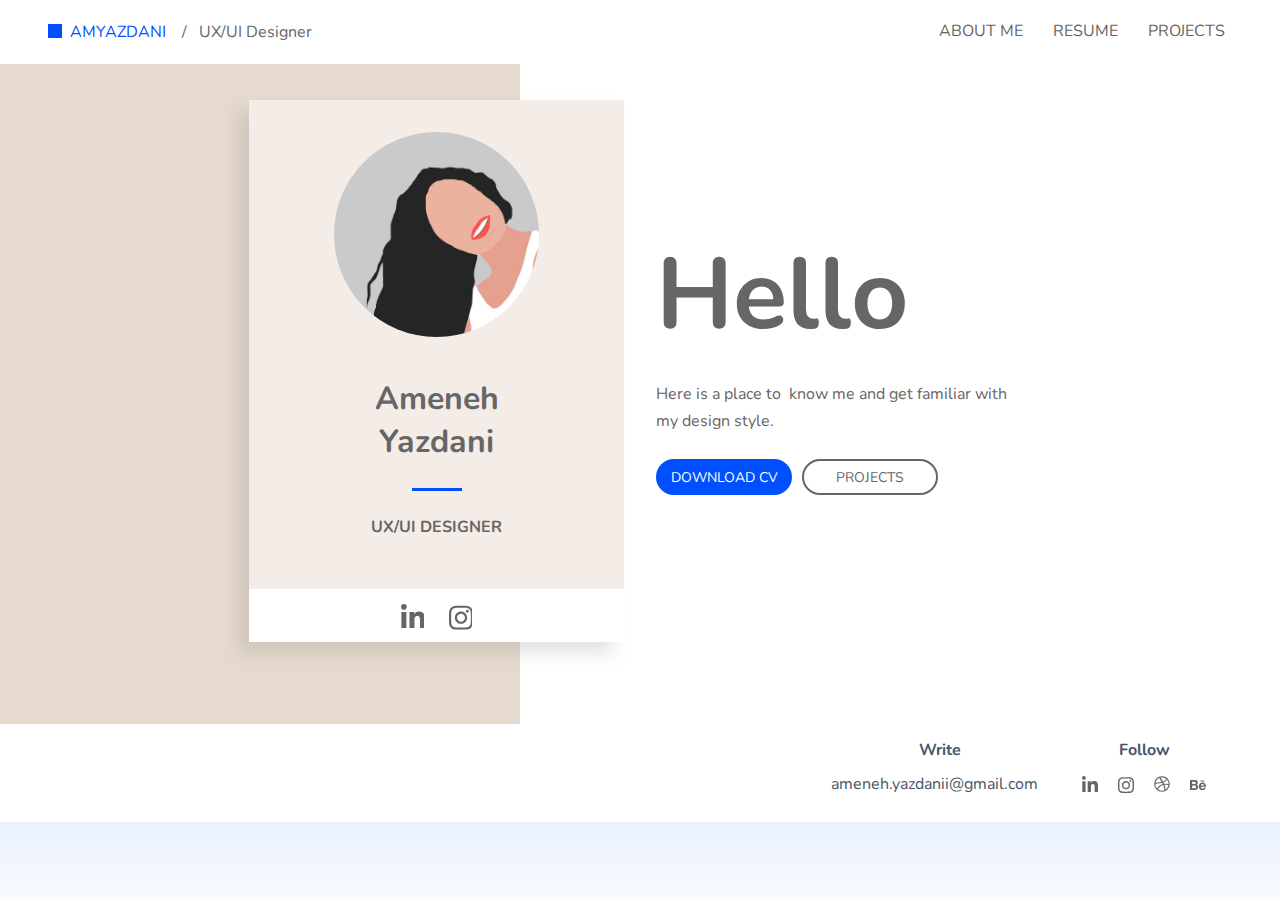
==== commit 8c0bea3b: "edit email" ====
--- a/index.html
+++ b/index.html
@@ -11,9 +11,9 @@
               
 <link href="https://fonts.googleapis.com/css?family=Nunito:400,700" rel="stylesheet" type="text/css">
 <link href="https://fonts.googleapis.com/css?family=Quicksand:400,700" rel="stylesheet" type="text/css"></head>
-              <body id="iau9"><div id="mainNav" class="navbar"><div data-gjs="navbar" id="mainNavContainer" class="navbar-container"><a href="./index.html" id="irisc" class="navbar-brand"><span id="i1w1ym"></span>AMYAZDANI<br/></a><a href="" id="ifyma7" class="navbar-brand">/   UX/UI Designer</a><a href="" id="iestpai" class="navbar-brand">UX/UI Designer</a><div id="navBurger" class="navbar-burger"><div id="navBurgerLine1" class="navbar-burger-line"></div><div id="navBurgerLine2" class="navbar-burger-line"></div><div id="navBurgerLine3" class="navbar-burger-line"></div></div><div data-gjs="navbar-items" id="navMenuDiv" class="navbar-items-c"><nav id="navbarMenu" class="navbar-menu"><a id="io22g" href="amyazdani_about_me.html" class="navbar-menu-link">ABOUT ME<br/></a><a id="io8o2" href="amyazdani_resume.html" class="navbar-menu-link">RESUME</a><a id="iezv8" href="amyazdani_projects.html" class="navbar-menu-link">PROJECTS</a></nav></div></div></div><div id="i25o" class="gjs-grid-row"><div id="itks" class="gjs-grid-column"></div><div id="ir4l" class="gjs-grid-column"></div></div><div id="i5uq" class="gjs-grid-row"><div id="iozj" class="gjs-grid-column"><div id="im23" class="gjs-grid-row"><div id="ianzh" class="gjs-grid-column"><img id="i791" src="assets/amyazdani_3x.jpg"/><h1 id="ip5w5" class="gjs-heading">Ameneh<br/>Yazdani<br/></h1><div id="imp0k" class="gjs-divider"></div><div id="insnv"><b id="i3y6it">UX/UI DESIGNER<br/></b></div><div id="ixq4tj" class="gjs-grid-row"><div id="ixsa9g" class="gjs-grid-column"><a href="/Resume/Ameneh-Yazdani-CV.pdf" id="ibwvfp" class="gjs-link">DOWNLOAD CV</a><a href="./amyazdani_projects.html" id="i9ak09" class="gjs-link">PROJECTS</a></div></div><div id="i3u7p" class="gjs-grid-row"><div id="iwslp" class="gjs-grid-column"><a href="https://www.linkedin.com/in/ameneh-yazdani" target="_blank" id="iv50fg" class="gjs-link-box"><div data-type-icon title="Amy.uix" id="iws2ya" class="gjs-icon"><svg xmlns="http://www.w3.org/2000/svg" viewBox="0 0 448 512"><path d="M100.28 448H7.4V148.9h92.88zM53.79 108.1C24.09 108.1 0 83.5 0 53.8a53.79 53.79 0 0 1 107.58 0c0 29.7-24.1 54.3-53.79 54.3zM447.9 448h-92.68V302.4c0-34.7-.7-79.2-48.29-79.2-48.29 0-55.69 37.7-55.69 76.7V448h-92.78V148.9h89.08v40.8h1.3c12.4-23.5 42.69-48.3 87.88-48.3 94 0 111.28 61.9 111.28 142.3V448z">
+              <body id="iau9"><div id="mainNav" class="navbar"><div data-gjs="navbar" id="mainNavContainer" class="navbar-container"><a href="./index.html" id="irisc" class="navbar-brand"><span id="i1w1ym"></span>AMYAZDANI<br/></a><a href="" id="ifyma7" class="navbar-brand">/   UX/UI Designer</a><a href="" id="iestpai" class="navbar-brand">UX/UI Designer</a><div id="navBurger" class="navbar-burger"><div id="navBurgerLine1" class="navbar-burger-line"></div><div id="navBurgerLine2" class="navbar-burger-line"></div><div id="navBurgerLine3" class="navbar-burger-line"></div></div><div data-gjs="navbar-items" id="navMenuDiv" class="navbar-items-c"><nav id="navbarMenu" class="navbar-menu"><a id="io22g" href="amyazdani_about_me.html" class="navbar-menu-link">ABOUT ME<br/></a><a id="io8o2" href="amyazdani_resume.html" class="navbar-menu-link">RESUME</a><a id="iezv8" href="amyazdani_projects.html" class="navbar-menu-link">PROJECTS</a></nav></div></div></div><div id="i25o" class="gjs-grid-row"><div id="itks" class="gjs-grid-column"></div><div id="ir4l" class="gjs-grid-column"></div></div><div id="i5uq" class="gjs-grid-row"><div id="iozj" class="gjs-grid-column"><div id="im23" class="gjs-grid-row"><div id="ianzh" class="gjs-grid-column"><img id="i791" src="assets/amyazdani_3x.jpg"/><h1 id="ip5w5" class="gjs-heading">Ameneh<br/>Yazdani<br/></h1><div id="imp0k" class="gjs-divider"></div><div id="insnv"><b id="i3y6it">UX/UI DESIGNER<br/></b></div><div id="ixq4tj" class="gjs-grid-row"><div id="ixsa9g" class="gjs-grid-column"><a href="/Resume/AmenehYazdani-CV.pdf" id="ibwvfp" class="gjs-link">DOWNLOAD CV</a><a href="./amyazdani_projects.html" id="i9ak09" class="gjs-link">PROJECTS</a></div></div><div id="i3u7p" class="gjs-grid-row"><div id="iwslp" class="gjs-grid-column"><a href="https://www.linkedin.com/in/ameneh-yazdani" target="_blank" id="iv50fg" class="gjs-link-box"><div data-type-icon title="Amy.uix" id="iws2ya" class="gjs-icon"><svg xmlns="http://www.w3.org/2000/svg" viewBox="0 0 448 512"><path d="M100.28 448H7.4V148.9h92.88zM53.79 108.1C24.09 108.1 0 83.5 0 53.8a53.79 53.79 0 0 1 107.58 0c0 29.7-24.1 54.3-53.79 54.3zM447.9 448h-92.68V302.4c0-34.7-.7-79.2-48.29-79.2-48.29 0-55.69 37.7-55.69 76.7V448h-92.78V148.9h89.08v40.8h1.3c12.4-23.5 42.69-48.3 87.88-48.3 94 0 111.28 61.9 111.28 142.3V448z">
   </path></svg></div></a><a href="https://www.instagram.com/amy.uix" target="_blank" id="iccqul" class="gjs-link-box"><div data-type-icon title="Amy.uix" id="ibu5v7" class="gjs-icon"><svg xmlns="http://www.w3.org/2000/svg" viewBox="0 0 448 512"><path d="M224.1 141c-63.6 0-114.9 51.3-114.9 114.9s51.3 114.9 114.9 114.9S339 319.5 339 255.9 287.7 141 224.1 141zm0 189.6c-41.1 0-74.7-33.5-74.7-74.7s33.5-74.7 74.7-74.7 74.7 33.5 74.7 74.7-33.6 74.7-74.7 74.7zm146.4-194.3c0 14.9-12 26.8-26.8 26.8-14.9 0-26.8-12-26.8-26.8s12-26.8 26.8-26.8 26.8 12 26.8 26.8zm76.1 27.2c-1.7-35.9-9.9-67.7-36.2-93.9-26.2-26.2-58-34.4-93.9-36.2-37-2.1-147.9-2.1-184.9 0-35.8 1.7-67.6 9.9-93.9 36.1s-34.4 58-36.2 93.9c-2.1 37-2.1 147.9 0 184.9 1.7 35.9 9.9 67.7 36.2 93.9s58 34.4 93.9 36.2c37 2.1 147.9 2.1 184.9 0 35.9-1.7 67.7-9.9 93.9-36.2 26.2-26.2 34.4-58 36.2-93.9 2.1-37 2.1-147.8 0-184.8zM398.8 388c-7.8 19.6-22.9 34.7-42.6 42.6-29.5 11.7-99.5 9-132.1 9s-102.7 2.6-132.1-9c-19.6-7.8-34.7-22.9-42.6-42.6-11.7-29.5-9-99.5-9-132.1s-2.6-102.7 9-132.1c7.8-19.6 22.9-34.7 42.6-42.6 29.5-11.7 99.5-9 132.1-9s102.7-2.6 132.1 9c19.6 7.8 34.7 22.9 42.6 42.6 11.7 29.5 9 99.5 9 132.1s2.7 102.7-9 132.1z">
-  </path></svg></div></a></div></div></div></div></div><div id="i42mx" class="gjs-grid-column"><h1 id="ihxmg" class="gjs-heading">Hello</h1><span id="iazq1"><b id="ifq6jk">Here is a place to  know me and get familiar with my design style.</b></span><div id="ikxauh" class="gjs-grid-row"><div id="i2eptz" class="gjs-grid-column"><a href="/Resume/AmenehYazdani-CV.pdf" id="igydwi" class="gjs-link">DOWNLOAD CV</a><a href="./amyazdani_projects.html" id="ihq8y9" class="gjs-link">PROJECTS</a></div></div></div></div><section id="ie242h" class="gjs-section"><div id="im2js2" class="gjs-container"><div id="iene2k" class="gjs-grid-row"><div id="ic12m9" class="gjs-grid-column"><div id="igm6dx" class="gjs-grid-row"><div id="ippa7v" class="gjs-grid-column"><div id="irnk75"><b id="i36aaj-2">Write</b></div><div id="ir4frd">ameneh.yazdani@gmail.com<br id="itm0ik-2" draggable="true"/></div></div></div></div><div id="i5v60v" class="gjs-grid-column"><div id="i3srwa" class="gjs-grid-row"><div id="ioxxzo" class="gjs-grid-column"><div id="idp0oi"><b id="ieya2i">Follow</b></div><div id="i5dv8p" class="gjs-grid-row"><div id="if9tjs" class="gjs-grid-column"><a href="https://www.linkedin.com/in/ameneh-yazdani" target="_blank" id="i13ovx" class="gjs-link-box"><div data-type-icon title="Amy.uix" id="io9v9u" class="gjs-icon"><svg xmlns="http://www.w3.org/2000/svg" viewBox="0 0 448 512"><path d="M100.28 448H7.4V148.9h92.88zM53.79 108.1C24.09 108.1 0 83.5 0 53.8a53.79 53.79 0 0 1 107.58 0c0 29.7-24.1 54.3-53.79 54.3zM447.9 448h-92.68V302.4c0-34.7-.7-79.2-48.29-79.2-48.29 0-55.69 37.7-55.69 76.7V448h-92.78V148.9h89.08v40.8h1.3c12.4-23.5 42.69-48.3 87.88-48.3 94 0 111.28 61.9 111.28 142.3V448z">
+  </path></svg></div></a></div></div></div></div></div><div id="i42mx" class="gjs-grid-column"><h1 id="ihxmg" class="gjs-heading">Hello</h1><span id="iazq1"><b id="ifq6jk">Here is a place to  know me and get familiar with my design style.</b></span><div id="ikxauh" class="gjs-grid-row"><div id="i2eptz" class="gjs-grid-column"><a href="/Resume/AmenehYazdani-CV.pdf" id="igydwi" class="gjs-link">DOWNLOAD CV</a><a href="./amyazdani_projects.html" id="ihq8y9" class="gjs-link">PROJECTS</a></div></div></div></div><section id="ie242h" class="gjs-section"><div id="im2js2" class="gjs-container"><div id="iene2k" class="gjs-grid-row"><div id="ic12m9" class="gjs-grid-column"><div id="igm6dx" class="gjs-grid-row"><div id="ippa7v" class="gjs-grid-column"><div id="irnk75"><b id="i36aaj-2">Write</b></div><div id="ir4frd">ameneh.yazdanii@gmail.com<br id="itm0ik-2" draggable="true"/></div></div></div></div><div id="i5v60v" class="gjs-grid-column"><div id="i3srwa" class="gjs-grid-row"><div id="ioxxzo" class="gjs-grid-column"><div id="idp0oi"><b id="ieya2i">Follow</b></div><div id="i5dv8p" class="gjs-grid-row"><div id="if9tjs" class="gjs-grid-column"><a href="https://www.linkedin.com/in/ameneh-yazdani" target="_blank" id="i13ovx" class="gjs-link-box"><div data-type-icon title="Amy.uix" id="io9v9u" class="gjs-icon"><svg xmlns="http://www.w3.org/2000/svg" viewBox="0 0 448 512"><path d="M100.28 448H7.4V148.9h92.88zM53.79 108.1C24.09 108.1 0 83.5 0 53.8a53.79 53.79 0 0 1 107.58 0c0 29.7-24.1 54.3-53.79 54.3zM447.9 448h-92.68V302.4c0-34.7-.7-79.2-48.29-79.2-48.29 0-55.69 37.7-55.69 76.7V448h-92.78V148.9h89.08v40.8h1.3c12.4-23.5 42.69-48.3 87.88-48.3 94 0 111.28 61.9 111.28 142.3V448z">
   </path></svg></div></a><a href="https://www.instagram.com/amy.uix" target="_blank" id="i0utdw" class="gjs-link-box"><div data-type-icon title="Amy.uix" id="i98dmz" class="gjs-icon"><svg xmlns="http://www.w3.org/2000/svg" viewBox="0 0 448 512"><path d="M224.1 141c-63.6 0-114.9 51.3-114.9 114.9s51.3 114.9 114.9 114.9S339 319.5 339 255.9 287.7 141 224.1 141zm0 189.6c-41.1 0-74.7-33.5-74.7-74.7s33.5-74.7 74.7-74.7 74.7 33.5 74.7 74.7-33.6 74.7-74.7 74.7zm146.4-194.3c0 14.9-12 26.8-26.8 26.8-14.9 0-26.8-12-26.8-26.8s12-26.8 26.8-26.8 26.8 12 26.8 26.8zm76.1 27.2c-1.7-35.9-9.9-67.7-36.2-93.9-26.2-26.2-58-34.4-93.9-36.2-37-2.1-147.9-2.1-184.9 0-35.8 1.7-67.6 9.9-93.9 36.1s-34.4 58-36.2 93.9c-2.1 37-2.1 147.9 0 184.9 1.7 35.9 9.9 67.7 36.2 93.9s58 34.4 93.9 36.2c37 2.1 147.9 2.1 184.9 0 35.9-1.7 67.7-9.9 93.9-36.2 26.2-26.2 34.4-58 36.2-93.9 2.1-37 2.1-147.8 0-184.8zM398.8 388c-7.8 19.6-22.9 34.7-42.6 42.6-29.5 11.7-99.5 9-132.1 9s-102.7 2.6-132.1-9c-19.6-7.8-34.7-22.9-42.6-42.6-11.7-29.5-9-99.5-9-132.1s-2.6-102.7 9-132.1c7.8-19.6 22.9-34.7 42.6-42.6 29.5-11.7 99.5-9 132.1-9s102.7-2.6 132.1 9c19.6 7.8 34.7 22.9 42.6 42.6 11.7 29.5 9 99.5 9 132.1s2.7 102.7-9 132.1z">
   </path></svg></div></a><a href="https://dribbble.com/amy-uix" target="_blank" id="ibwmsa" class="gjs-link-box"><div data-type-icon title="Amy.uix" id="ikxn64" class="gjs-icon"><svg xmlns="http://www.w3.org/2000/svg" viewBox="0 0 512 512"><path d="M256 8C119.252 8 8 119.252 8 256s111.252 248 248 248 248-111.252 248-248S392.748 8 256 8zm163.97 114.366c29.503 36.046 47.369 81.957 47.835 131.955-6.984-1.477-77.018-15.682-147.502-6.818-5.752-14.041-11.181-26.393-18.617-41.614 78.321-31.977 113.818-77.482 118.284-83.523zM396.421 97.87c-3.81 5.427-35.697 48.286-111.021 76.519-34.712-63.776-73.185-116.168-79.04-124.008 67.176-16.193 137.966 1.27 190.061 47.489zm-230.48-33.25c5.585 7.659 43.438 60.116 78.537 122.509-99.087 26.313-186.36 25.934-195.834 25.809C62.38 147.205 106.678 92.573 165.941 64.62zM44.17 256.323c0-2.166.043-4.322.108-6.473 9.268.19 111.92 1.513 217.706-30.146 6.064 11.868 11.857 23.915 17.174 35.949-76.599 21.575-146.194 83.527-180.531 142.306C64.794 360.405 44.17 310.73 44.17 256.323zm81.807 167.113c22.127-45.233 82.178-103.622 167.579-132.756 29.74 77.283 42.039 142.053 45.189 160.638-68.112 29.013-150.015 21.053-212.768-27.882zm248.38 8.489c-2.171-12.886-13.446-74.897-41.152-151.033 66.38-10.626 124.7 6.768 131.947 9.055-9.442 58.941-43.273 109.844-90.795 141.978z"></path></svg></div></a><a href="https://www.behance.net/amy-uix" target="_blank" id="i50127" class="gjs-link-box"><div data-type-icon title="Amy.uix" id="i4okzw" class="gjs-icon"><svg xmlns="http://www.w3.org/2000/svg" viewBox="0 0 576 512"><path d="M232 237.2c31.8-15.2 48.4-38.2 48.4-74 0-70.6-52.6-87.8-113.3-87.8H0v354.4h171.8c64.4 0 124.9-30.9 124.9-102.9 0-44.5-21.1-77.4-64.7-89.7zM77.9 135.9H151c28.1 0 53.4 7.9 53.4 40.5 0 30.1-19.7 42.2-47.5 42.2h-79v-82.7zm83.3 233.7H77.9V272h84.9c34.3 0 56 14.3 56 50.6 0 35.8-25.9 47-57.6 47zm358.5-240.7H376V94h143.7v34.9zM576 305.2c0-75.9-44.4-139.2-124.9-139.2-78.2 0-131.3 58.8-131.3 135.8 0 79.9 50.3 134.7 131.3 134.7 61.3 0 101-27.6 120.1-86.3H509c-6.7 21.9-34.3 33.5-55.7 33.5-41.3 0-63-24.2-63-65.3h185.1c.3-4.2.6-8.7.6-13.2zM390.4 274c2.3-33.7 24.7-54.8 58.5-54.8 35.4 0 53.2 20.8 56.2 54.8H390.4z"></path></svg></div></a></div></div></div></div></div></div></div></section></body>
 <script src="./js/main.js"></script>
--- a/css/style.css
+++ b/css/style.css
@@ -1 +1 @@
-* { box-sizing: border-box; } body {margin: 0;}.text-content{line-height:20px;}.text-main-content{line-height:30px;font-size:1.2rem;}#iau9{font-family:Nunito,Arial,Helvetica,sans-serif;background-image:linear-gradient(180deg,rgba(59,130,245,0.11),white 14%);background-position:0px 0px;background-size:100% 100%;background-repeat:repeat;background-attachment:scroll;background-origin:padding-box;color:#475569;}.gjs-grid-column.feature-item{padding-top:15px;padding-right:15px;padding-bottom:15px;padding-left:15px;display:flex;flex-direction:column;gap:15px;min-width:30%;}.gjs-grid-column.testimonial-item{padding-top:15px;padding-right:15px;padding-bottom:15px;padding-left:15px;display:flex;flex-direction:column;gap:15px;min-width:45%;background-color:rgba(247, 247, 247, 0.23);border-top-left-radius:5px;border-top-right-radius:5px;border-bottom-right-radius:5px;border-bottom-left-radius:5px;align-items:flex-start;border-top-width:1px;border-right-width:1px;border-bottom-width:1px;border-left-width:1px;border-top-style:solid;border-right-style:solid;border-bottom-style:solid;border-left-style:solid;border-top-color:rgba(0, 0, 0, 0.06);border-right-color:rgba(0, 0, 0, 0.06);border-bottom-color:rgba(0, 0, 0, 0.06);border-left-color:rgba(0, 0, 0, 0.06);}.gjs-button{vertical-align:top;max-width:100%;display:inline-block;text-decoration:none;color:white;padding-right:15px;padding-bottom:10px;padding-left:15px;background-color:rgb(36, 99, 235);border-top-left-radius:5px;border-top-right-radius:5px;border-bottom-right-radius:5px;border-bottom-left-radius:5px;padding-top:10px;font-size:1.1rem;text-align:center;}.gjs-text-blue{color:rgb(36, 99, 235);}.gjs-link:hover{color:rgb(36, 99, 235);text-decoration:underline;}.gjs-icon.gjs-feature-icon{padding-top:10px;padding-right:10px;padding-bottom:10px;padding-left:10px;background-color:rgb(36, 99, 235);color:white;border-top-left-radius:10px;border-top-right-radius:10px;border-bottom-right-radius:10px;border-bottom-left-radius:10px;}.gjs-grid-row{display:flex;justify-content:flex-start;align-items:stretch;flex-direction:row;min-height:auto;padding:10px 0;}.gjs-grid-column{flex:1 1 0%;padding:5px 0;}#i25o{flex-direction:row;flex-wrap:nowrap;padding-top:0px;padding-bottom:0px;min-height:724px;}#ir4l{background-color:#ffffff;flex:6 1 0%;align-self:stretch;text-align:center;padding-top:0px;padding-right:0px;padding-bottom:0px;padding-left:0px;justify-content:flex-start;align-items:center;display:flex;line-height:0px;letter-spacing:0px;font-size:0px;margin-top:0px;margin-right:0px;margin-bottom:0px;margin-left:0px;}#itks{background-color:rgb(230, 218, 206);flex:4 0 1%;padding-top:0px;padding-bottom:0px;padding-right:5px;padding-left:5px;}#i5uq{position:absolute;top:100px;padding-top:0px;padding-right:0px;padding-bottom:0px;padding-left:0px;justify-content:center;flex-direction:row;width:100%;border-top-width:0px;border-right-width:0px;border-bottom-width:0px;border-left-width:0px;display:flex;color:#666666;}#iozj{padding-top:0px;padding-right:0px;padding-bottom:0px;padding-left:0px;width:375px;flex:0 0 auto;display:flex;justify-content:flex-start;flex-direction:row;box-shadow:-11px 11px 17px 0px rgba(138, 131, 124, 0.23) ;}#i791{color:rgba(0, 0, 0, 1);width:205px;height:205px;border-top-left-radius:100%;border-top-right-radius:100%;border-bottom-right-radius:100%;border-bottom-left-radius:100%;margin-bottom:34px;margin-top:32px;background-color:rgba(255, 255, 255, 0);min-height:64px;}#im23{justify-content:center;padding-top:0px;padding-right:0px;padding-bottom:0px;padding-left:0px;width:375px;background-color:#f4ece6;}#ianzh{align-self:auto;text-align:center;padding-top:0px;padding-bottom:0px;transform-style:flat;}.gjs-heading{margin:0;}#insnv{padding:10px;padding-top:0px;padding-right:0px;padding-bottom:0px;padding-left:0px;margin-bottom:51px;color:#666666;font-size:16px;}.gjs-divider{height:3px;width:100%;margin:10px;background-color:rgba(0, 0, 0, 0.05);}#imp0k{width:50px;background-color:#0050ff;margin-top:25px;margin-right:auto;margin-bottom:25px;margin-left:auto;}#i3u7p{width:100%;min-height:46px;padding-top:0px;padding-bottom:0px;}#iwslp{background-color:rgba(255, 255, 255, 1);display:flex;justify-content:center;align-items:center;padding-top:0px;padding-bottom:0px;height:53px;min-height:53px;flex-basis:6%;}.gjs-icon{display:inline-block;text-decoration:none;color:inherit;vertical-align:middle;fill:currentColor;width:50px;height:50px;}.gjs-link-box{color:inherit;display:inline-block;vertical-align:top;padding:10px;max-width:100%;text-decoration:none;}.gjs-link{vertical-align:top;max-width:100%;display:inline-block;text-decoration:none;color:inherit;}.navbar{background-color:#222;color:#ddd;min-height:50px;width:100%;}.navbar-container{max-width:950px;margin:0 auto;width:95%;}.navbar-items-c{display:inline-block;float:right;}.navbar-container::after{content:"";clear:both;display:block;}.navbar-brand{vertical-align:top;display:inline-block;padding:5px;min-height:50px;min-width:50px;color:inherit;text-decoration:none;}.navbar-menu{padding:10px 0;display:block;float:right;margin:0;}.navbar-menu-link{margin:0;color:inherit;text-decoration:none;display:inline-block;padding:10px 15px;}.navbar-burger{margin:10px 0;width:45px;padding:5px 10px;display:none;float:right;cursor:pointer;}.navbar-burger-line{padding:1px;background-color:white;margin:5px 0;}#irisc{min-height:64px;padding-left:8px;padding-right:8px;padding-bottom:21px;min-width:64px;padding-top:21px;font-size:16px;color:#0050FF;flex-direction:row;}#mainNavContainer{display:block;max-width:1200px;height:64px;}#mainNav{background-color:rgba(255, 255, 255, 1);color:rgba(0, 0, 0, 1);position:fixed;top:0px;z-index:10;min-height:64px;}#ihxmg{font-size:100px;color:#666666;}#i42mx{text-align:left;margin-top:0px;margin-right:0px;margin-bottom:0px;margin-left:32px;flex:0 0 auto;display:block;align-self:center;}#i25o:hover{padding-top:0px;padding-right:0px;padding-bottom:0px;padding-left:0px;}#iazq1{white-space:break-spaces;font-size:20px;color:#666666;width:375px;display:block;margin-top:16px;font-weight:200;}#io8o2:hover{color:#0050ff;}#iezv8:hover{color:#0050ff;}#io22g:hover{color:#0050ff;}#ixq4tj{margin-top:0px;margin-right:0px;margin-bottom:0px;margin-left:0px;display:none;}#ibwvfp{color:rgba(255, 255, 255, 1);background-color:#0050ff;border-top-left-radius:100px;border-top-right-radius:100px;border-bottom-right-radius:100px;border-bottom-left-radius:100px;width:130px;height:36px;display:inline-block;text-align:center;margin-right:10px;font-size:14px;margin-top:0px;margin-bottom:0px;margin-left:0px;padding-top:10px;padding-bottom:10px;}#ibwvfp:hover{text-decoration:none;text-align:center;}#i9ak09{color:rgba(0, 0, 0, 1);background-color:rgba(255, 255, 255, 1);border-top-left-radius:100px;border-top-right-radius:100px;border-bottom-right-radius:100px;border-bottom-left-radius:100px;width:130px;height:36px;display:inline-block;text-align:center;padding-top:9px;padding-bottom:9px;border-top-color:rgba(0, 0, 0, 1);border-right-color:rgba(0, 0, 0, 1);border-bottom-color:rgba(0, 0, 0, 1);border-left-color:rgba(0, 0, 0, 1);border-top-width:2px;border-right-width:2px;border-bottom-width:2px;border-left-width:2px;border-top-style:solid;border-right-style:solid;border-bottom-style:solid;border-left-style:solid;font-size:14px;}#i9ak09:hover{text-decoration:none;text-align:center;}#ixsa9g{padding-top:0px;padding-bottom:0px;margin-top:16px;margin-bottom:10px;}#igydwi{color:rgba(255,255,255,1);background-color:#0050ff;width:136px;height:36px;display:inline-block;text-align:center;margin-right:10px;font-size:14px;margin-left:0px;padding-top:7px;padding-bottom:7px;border-top-width:2px;border-right-width:2px;border-bottom-width:2px;border-left-width:2px;border-top-style:solid;border-right-style:solid;border-bottom-style:solid;border-left-style:solid;border-top-left-radius:100px;border-top-right-radius:100px;border-bottom-right-radius:100px;border-bottom-left-radius:100px;border-top-color:#0050ff;border-right-color:#0050ff;border-bottom-color:#0050ff;border-left-color:#0050ff;box-sizing:border-box;}#igydwi:hover{text-decoration:none;text-align:center;color:rgba(0, 0, 0, 1);background-color:rgba(255, 255, 255, 1);border-top-color:#0050ff;border-right-color:#0050ff;border-bottom-color:#0050ff;border-left-color:#0050ff;border-top-left-radius:100px;border-top-right-radius:100px;border-bottom-right-radius:100px;border-bottom-left-radius:100px;border-top-style:solid;border-right-style:solid;border-bottom-style:solid;border-left-style:solid;border-top-width:2px;border-right-width:2px;border-bottom-width:2px;border-left-width:2px;padding-top:7px;padding-bottom:7px;}#ihq8y9{color:#666666;background-color:rgba(255,255,255,1);border-top-left-radius:100px;border-top-right-radius:100px;border-bottom-right-radius:100px;border-bottom-left-radius:100px;width:136px;height:36px;display:inline-block;text-align:center;padding-top:7px;padding-bottom:7px;border-top-color:#666666;border-right-color:#666666;border-bottom-color:#666666;border-left-color:#666666;border-top-style:solid;border-right-style:solid;border-bottom-style:solid;border-left-style:solid;font-size:14px;border-top-width:2px;border-right-width:2px;border-bottom-width:2px;border-left-width:2px;}#ihq8y9:hover{text-decoration:none;text-align:center;border-top-style:none;border-right-style:none;border-bottom-style:none;border-left-style:none;background-color:#0050ff;color:rgba(255, 255, 255, 1);padding-top:9px;padding-bottom:9px;}#i2eptz{padding-top:0px;padding-bottom:0px;margin-top:16px;margin-bottom:10px;}#navbarMenu{height:64px;}#irhdi2{min-height:64px;padding-left:8px;padding-right:8px;padding-bottom:21px;min-width:64px;padding-top:21px;font-size:16px;color:#666666;}#iov8y7:hover{color:#0050ff;}#iov8y7{color:#0050ff;}#igw63x:hover{color:#0050ff;}#if4li4:hover{color:#0050ff;}#irljbp{height:64px;}#i78d9u{display:block;max-width:1200px;height:64px;}#iqfgrt{background-color:rgba(255, 255, 255, 1);color:rgba(0, 0, 0, 1);position:fixed;top:0px;z-index:10;min-height:64px;}#i4d6wd{font-family:Nunito,Arial,Helvetica,sans-serif;color:#475569;background-color:rgb(230,218,206);}.gjs-container{width:90%;margin:0 auto;max-width:1200px;}.gjs-section{display:flex;padding:50px 0;}#ijr3ad{margin-top:64px;padding-top:32px;}#i2za1o{width:100%;max-width:724px;display:block;justify-content:space-between;}#i8f7qs{display:flex;justify-content:center;margin-bottom:16px;padding-top:0px;padding-bottom:0px;}#ifrtbx{padding:10px;color:#0050ff;font-weight:600;font-size:16px;}#ivi7ae{padding:10px;color:#666666;font-size:14px;}#izx4k6{font-size:9.000000pt;}#i168yk{padding:10px;color:#0050ff;font-weight:600;font-size:16px;}#imwpn4{padding:10px;color:#666666;font-size:14px;}#i9xg2a{padding:10px;color:#666666;font-size:14px;}#iyaw9l{flex-basis:42%;flex-grow:0;}#i84zjh{font-size:9.000000pt;}#iztz53{padding:10px;font-size:14px;color:#666666;}#iamm1l{padding-top:24px;padding-right:0px;padding-bottom:8px;padding-left:0px;}#izk48e{flex-direction:row;}#iapwzv{background-color:rgba(255, 255, 255, 1);padding-top:48px;padding-right:48px;padding-bottom:48px;padding-left:48px;color:#666666;box-shadow:-11px 11px 17px 0 rgba(138, 131, 124, 0.23) ;}#iv5one{display:block;padding-top:0px;padding-right:0px;padding-bottom:10px;padding-left:0px;}#ih1t1v{padding:10px;color:#0050ff;font-weight:600;font-size:16px;}#ituaob{padding:10px;color:#666666;font-size:14px;}#ic1vqj{padding:10px;color:#666666;font-size:14px;}#iop592{flex-basis:30%;flex-grow:0;}#i2twmb{flex-direction:row;}#ivxel1{background-color:rgba(255, 255, 255, 1);padding-top:48px;padding-right:48px;padding-bottom:48px;padding-left:48px;box-shadow:-11px 11px 17px 0 rgba(138, 131, 124, 0.23) ;}#iuh3by{display:block;padding-top:0px;padding-bottom:0px;margin-top:16px;margin-right:0px;margin-bottom:0px;margin-left:0px;}#iz9ju3{display:flex;justify-content:space-between;color:#666666;}#ixzp3j{padding-top:0px;padding-bottom:0px;margin-top:16px;margin-right:0px;margin-bottom:0px;margin-left:0px;display:block;min-height:55px;}#ilicjo{width:100%;max-width:724px;display:block;justify-content:space-between;}#ic2p8r{padding-top:0px;margin-top:0px;}#iibh4n{display:flex;justify-content:space-between;color:#666666;}#i27mfs{padding:10px;color:#666666;padding-left:0px;font-size:16px;}#i4ib57{background-color:rgba(255, 255, 255, 1);padding-top:48px;padding-right:48px;padding-bottom:48px;padding-left:48px;color:#666666;box-shadow:-11px 11px 17px 0 rgba(138, 131, 124, 0.23) ;}#igd8iv{padding-top:0px;padding-bottom:0px;margin-top:16px;margin-right:0px;margin-bottom:0px;margin-left:0px;display:block;min-height:55px;}#iz4ruy{width:100%;max-width:724px;display:block;justify-content:space-between;}#i3e59g{padding-top:0px;margin-top:0px;}#igx10f{display:inline-block;width:12px;height:12px;background-color:#0050ff;}#ib4r34{flex-direction:row;padding-top:0px;padding-bottom:0px;}#i5q8ou{display:inline-block;width:12px;height:12px;background-color:#0050ff;}#ixgmh6{padding:10px;padding-left:0px;font-size:16px;}#iwoise{display:inline-block;width:12px;height:12px;background-color:#0050ff;}#il6ttk{padding:10px;padding-left:0px;font-size:16px;}#ivyzjz{white-space:pre-wrap;color:#666666;}#ifgxej{white-space:pre-wrap;color:#666666;}#ikd90g{display:inline-block;width:12px;height:12px;background-color:#0050ff;}#ivh3pg{white-space:pre-wrap;}#i60bkh{padding:10px;padding-left:0px;font-size:16px;}#imgk0p{white-space:pre-wrap;color:#666666;}#ii4j8i{display:inline-block;width:12px;height:12px;background-color:#0050ff;}#iivh9d{white-space:pre-wrap;}#i0197c{padding:10px;color:#666666;padding-left:0px;font-size:16px;}#imlq81{white-space:pre-wrap;}#iqct6f{display:inline-block;width:12px;height:12px;background-color:#0050ff;}#ikp0sd{white-space:pre-wrap;}#imsro3{padding:10px;padding-left:0px;font-size:16px;}#iz6kzm{white-space:pre-wrap;color:#666666;}#i9ey9s{display:inline-block;width:12px;height:12px;background-color:#0050ff;}#ihqfvs{white-space:pre-wrap;}#ieebf5{padding:10px;color:#666666;padding-left:0px;font-size:16px;}#ijnmy2{display:inline-block;width:12px;height:12px;background-color:#0050ff;}#i2g4n7{padding:10px;color:#666666;padding-left:0px;font-size:16px;}#iw8epz{display:inline-block;height:12px;background-color:#0050ff;width:12px;}#i3hzwp{padding:10px;padding-left:0px;font-size:16px;}#ijxxgu{display:inline-block;width:12px;height:12px;background-color:#0050ff;}#iwt7nk{padding:10px;padding-left:0px;font-size:16px;}#i5cbbf{display:inline-block;width:12px;height:12px;background-color:#0050ff;}#imokom{white-space:pre-wrap;}#ixom1c{padding:10px;padding-left:0px;font-size:16px;}#ih05hn{display:inline-block;width:12px;height:12px;background-color:#0050ff;}#iepa6u{padding:10px;padding-left:0px;font-size:16px;}#i40wwx{display:inline-block;width:12px;height:12px;background-color:#0050ff;}#imi57u{white-space:pre-wrap;}#i237fv{padding:10px;padding-left:0px;font-size:16px;}#i3uxpb{display:inline-block;width:12px;height:12px;background-color:#0050ff;}#i06pmw{white-space:pre-wrap;}#itgk6u{padding:10px;padding-left:0px;font-size:16px;}#idrt0f{display:inline-block;width:12px;height:12px;background-color:#0050ff;}#indtas{padding:10px;padding-left:0px;font-size:16px;}#i95t0h{display:inline-block;width:12px;height:12px;background-color:#0050ff;}#isavt9{white-space:pre-wrap;}#i8xj63{padding:10px;padding-left:0px;font-size:16px;}#i3olcm{flex-direction:row;padding-bottom:0px;padding-top:0px;}#iq5eey{background-color:rgba(255, 255, 255, 1);padding-top:48px;padding-right:48px;padding-bottom:48px;padding-left:48px;box-shadow:-11px 11px 17px 0 rgba(138, 131, 124, 0.23) ;}#i1jzd6{padding-top:0px;padding-bottom:0px;margin-top:16px;margin-right:0px;margin-bottom:0px;margin-left:0px;display:block;min-height:55px;}#iorl5u{white-space:pre-wrap;font-size:16px;color:#666666;}#iv87xj{white-space:pre-wrap;font-size:16px;color:#666666;}#imw3mh{white-space:pre-wrap;font-size:16px;color:#666666;}#ir0jgu{white-space:pre-wrap;font-size:16px;color:#666666;}#iv2iio{white-space:pre-wrap;font-size:16px;color:#666666;}#irluqt{white-space:pre-wrap;font-size:16px;color:#666666;}#igaraq{white-space:pre-wrap;font-size:16px;color:#666666;}#ih88d2{white-space:pre-wrap;font-size:16px;color:#666666;}#i6arl1{padding:10px;color:#666666;font-size:14px;}#i8r5hj{flex-basis:42%;flex-grow:0;}#ioooe8{padding:10px;font-size:14px;color:#666666;}#i6bd14{padding-top:24px;padding-right:0px;padding-bottom:8px;padding-left:0px;}#ir70v3{flex-direction:row;}#i08bo5{background-color:rgba(255, 255, 255, 1);padding-top:48px;padding-right:48px;padding-bottom:48px;padding-left:48px;color:#666666;box-shadow:-11px 11px 17px 0 rgba(138, 131, 124, 0.23) ;}#iu26g2{padding-top:0px;padding-bottom:0px;margin-top:16px;margin-right:0px;margin-bottom:0px;margin-left:0px;display:block;min-height:55px;}#i1x4xk{padding:10px;color:#0050ff;font-weight:600;font-size:16px;}#i0a7z6{padding:10px;color:#666666;font-size:14px;}#io0cv8{padding:10px;color:#666666;font-size:14px;}#ivitxe{flex-basis:42%;flex-grow:0;}#ip8i47{padding-top:6px;padding-right:0px;padding-bottom:6px;padding-left:0px;margin-top:0px;margin-right:0px;margin-bottom:0px;margin-left:0px;}#iqapad{flex-direction:row;}#ihiin8{background-color:rgba(255, 255, 255, 1);padding-top:48px;padding-right:48px;padding-bottom:48px;padding-left:48px;box-shadow:-11px 11px 17px 0px rgba(138, 131, 124, 0.23) ;}#i5cpx6{padding-top:0px;padding-bottom:0px;margin-top:16px;margin-right:0px;margin-bottom:0px;margin-left:0px;display:block;min-height:55px;}#iqvvda{display:inline-block;width:12px;height:12px;color:#0050ff;background-color:#0050ff;}#iam18s{white-space:pre-wrap;}#ibue93{padding:10px;color:#666666;padding-top:10px;padding-right:10px;padding-bottom:10px;padding-left:10px;}#irchrg{white-space:pre-wrap;}#ijkksl{display:inline-block;width:12px;height:12px;background-color:#0050ff;}#i9q9j4{white-space:pre-wrap;}#ie9sqb{padding:10px;font-size:16px;padding-left:0px;}#iqg51g{display:inline-block;width:12px;height:12px;background-color:#0050ff;}#iucom1{white-space:pre-wrap;}#imqx8m{padding:10px;padding-left:0px;font-size:16px;}#ivrl4f{display:inline-block;width:12px;height:12px;background-color:#0050ff;}#iweldk{white-space:pre-wrap;}#irv3tk{padding:10px;font-size:16px;padding-left:0px;}#ivqk46{display:inline-block;width:12px;height:12px;background-color:#0050ff;}#i7vcyp{white-space:pre-wrap;}#iz471g{padding:10px;padding-left:0px;font-size:16px;}#ic6ihm{display:inline-block;width:12px;height:12px;background-color:#0050ff;}#ibfa6o{white-space:pre-wrap;}#id0bz6{padding:10px;padding-left:0px;font-size:16px;}#itwex9{display:inline-block;width:12px;height:12px;background-color:#0050ff;}#iloyzi{white-space:pre-wrap;}#iptrkh{padding:10px;font-size:16px;padding-left:0px;}#isrvja{display:inline-block;width:12px;height:12px;background-color:#0050ff;}#i69lxg{white-space:pre-wrap;}#imz8ko{padding:10px;padding-left:0px;font-size:16px;}#iyp8zd{display:inline-block;width:12px;height:12px;background-color:#0050ff;}#izjgtp{padding:10px;font-size:16px;padding-left:0px;}#iq3nql{display:inline-block;width:12px;height:12px;background-color:#0050ff;}#ia7ko1{white-space:pre-wrap;}#i7ht5i{padding:10px;padding-left:0px;font-size:16px;}#i922xk{flex-basis:1%;width:0px;display:block;}#iaicmi{display:inline-block;width:12px;height:12px;background-color:#0050ff;}#ilug3b{white-space:pre-wrap;}#ir9fov{padding:10px;font-size:16px;padding-left:0px;}#imbn7l{display:inline-block;width:12px;height:12px;background-color:#0050ff;}#in4877{white-space:pre-wrap;}#i7agwn{padding:10px;color:#666666;padding-left:0px;font-size:16px;}#i7gtjg{display:inline-block;width:12px;height:12px;background-color:#0050ff;}#ioyi15{white-space:pre-wrap;}#im8unf{padding:10px;padding-left:0px;font-size:16px;}#ivrazy{display:inline-block;width:12px;height:12px;background-color:#0050ff;}#ibt011{white-space:pre-wrap;}#inn3d2{padding:10px;color:#666666;padding-left:0px;font-size:16px;}#i381ei{font-size:16px;color:#666666;}#iu1e8j{display:flex;justify-content:space-between;}#i1hdow{display:inline-block;width:12px;height:12px;color:#0050ff;background-color:#0050ff;}#i4mf6t{white-space:pre-wrap;}#igeghz{background-color:rgba(255, 255, 255, 1);padding-top:48px;padding-right:48px;padding-bottom:48px;padding-left:48px;margin-top:0px;margin-right:0px;margin-bottom:8px;margin-left:0px;display:flex;box-shadow:-11px 11px 17px 0 rgba(138, 131, 124, 0.23) ;}#i7ko6g{padding-top:0px;padding-bottom:0px;margin-top:16px;margin-right:0px;margin-bottom:0px;margin-left:0px;display:block;min-height:55px;}#i53rux{width:100%;max-width:724px;display:block;justify-content:space-between;}#is449m{padding-top:0px;margin-top:0px;padding-bottom:0px;margin-bottom:50px;}#i1n5yo{display:flex;justify-content:space-between;}#i5rd5t{display:inline-block;width:12px;height:12px;background-color:#0050ff;}#iwubah{white-space:pre-wrap;color:#666666;}#iab5z2{padding:10px;color:#666666;font-size:16px;}#if0fur{display:inline-block;width:12px;height:12px;background-color:#0050ff;}#i04h5i{white-space:pre-wrap;color:#666666;}#ix0z7c{padding:10px;font-size:16px;}#i3pyfz{flex-direction:row;}#iodpvu{background-color:rgba(255, 255, 255, 1);padding-top:48px;padding-right:48px;padding-bottom:48px;padding-left:48px;box-shadow:-11px 11px 17px 0 rgba(138, 131, 124, 0.23) ;}#iqnzxf{padding-top:0px;padding-bottom:0px;margin-top:16px;margin-right:0px;margin-bottom:0px;margin-left:0px;display:block;min-height:55px;}#i4yzge{width:100%;max-width:724px;display:block;justify-content:space-between;}#ioz9yg{padding-top:0px;margin-top:0px;}#i7dm23{color:black;width:500px;display:inline-block;margin-bottom:24px;}#i702ud{flex-basis:30%;flex-grow:0;padding-top:0px;padding-bottom:0px;display:flex;width:500px;flex-direction:column;margin-left:64px;margin-right:64px;}#i8azwh{flex-direction:column;display:flex;}#ifryul{flex-basis:30%;flex-grow:0;padding-bottom:0px;padding-top:0px;width:500px;margin-left:64px;margin-right:64px;}#i4mfhk{flex-direction:row;}#i9w1g6{flex-direction:column;}#i8vv64{background-color:rgba(255, 255, 255, 1);padding-top:48px;padding-right:48px;padding-bottom:48px;padding-left:48px;margin-top:16px;box-shadow:-11px 11px 17px 0 rgba(138, 131, 124, 0.23) ;display:flex;}#i16z4o{min-height:64px;padding-left:8px;padding-right:8px;padding-bottom:21px;min-width:64px;padding-top:21px;font-size:16px;color:#666666;}#itzirc:hover{color:#0050ff;}#ivp7f4:hover{color:#0050ff;}#ifpy61:hover{color:#0050ff;}#ixoidz{height:64px;}#is7bnf{display:block;max-width:1200px;height:64px;}#ir49ih{color:rgba(0, 0, 0, 1);position:fixed;top:0px;z-index:10;min-height:64px;background-color:rgba(255, 255, 255, 1);}#igk06i{display:flex;justify-content:center;padding-top:0px;padding-bottom:0px;}#idv31n{width:100%;max-width:724px;display:block;justify-content:space-between;}#iqr1df{padding-top:32px;margin-top:64px;padding-right:0px;padding-bottom:50px;padding-left:0px;}#i6esukd{font-family:Nunito,Arial,Helvetica,sans-serif;color:#475569;background-color:rgb(230,218,206);}#ivp7f4{color:#0050ff;}#i6nbx9{width:14px;height:14px;background-color:#0050ff;display:inline-block;}#i27j04{color:rgba(255, 255, 255, 1);padding:10px;background-color:#0050ff;border-top-left-radius:100px;border-top-right-radius:100px;border-bottom-right-radius:100px;border-bottom-left-radius:100px;width:154px;height:40px;font-size:14px;text-align:center;padding-top:11px;padding-bottom:11px;}#ihlrn2{display:flex;justify-content:space-between;}#if2gu9{display:inline-block;width:14px;height:14px;background-color:#0050ff;}#izlbej{min-height:64px;padding-left:8px;padding-right:8px;padding-bottom:21px;min-width:64px;padding-top:21px;font-size:16px;color:#666666;}#ihg8vq:hover{color:#0050ff;}#itzj7c:hover{color:#0050ff;}#ik63zl:hover{color:#0050ff;}#id3p51{height:64px;}#i4sfzp{display:block;max-width:1200px;height:64px;}#im3d6d{background-color:rgba(255, 255, 255, 1);color:rgba(0, 0, 0, 1);position:fixed;top:0px;z-index:10;min-height:64px;}#il3zx3{width:14px;height:14px;background-color:#0050ff;display:inline-block;}#iukr4h{display:flex;justify-content:center;padding-top:0px;padding-bottom:0px;margin-bottom:16px;}#ictmuh{font-family:Nunito,Arial,Helvetica,sans-serif;color:rgba(255,255,255,1);background-color:rgb(230,218,206);}#ik63zl{color:#0050ff;}#i27j04:hover{text-decoration:none;background-color:rgb(230, 218, 206);color:rgba(0, 0, 0, 1);border-top-left-radius:100px;border-top-right-radius:100px;border-bottom-right-radius:100px;border-bottom-left-radius:100px;border-top-color:#0050ff;border-right-color:#0050ff;border-bottom-color:#0050ff;border-left-color:#0050ff;border-top-width:2px;border-right-width:2px;border-bottom-width:2px;border-left-width:2px;border-top-style:solid;border-right-style:solid;border-bottom-style:solid;border-left-style:solid;padding-top:9px;padding-bottom:9px;}#i69h7i{font-size:16px;color:#666666;}#iavayr{font-size:16px;color:#666666;}#i160g1{font-size:16px;color:#666666;}#isplv1{font-size:16px;color:#666666;}#iilirn{font-size:16px;color:#666666;}#in3fy1{font-size:16px;color:#666666;}#iuypau{font-size:16px;color:#666666;}#iwbwh3{font-size:16px;color:#666666;}#ip5w5{color:#666666;}#i1w1ym{width:14px;height:14px;background-color:#0050ff;display:inline-block;margin-right:8px;box-sizing:border-box;margin-bottom:-1px;}#izt84g{width:14px;height:14px;display:inline-block;background-color:#0050ff;margin-right:8px;margin-bottom:-1px;}#ihw49u{width:14px;height:14px;display:inline-block;background-color:#0050ff;margin-bottom:-1px;margin-right:8px;}#icvru9{display:inline-block;width:14px;height:14px;background-color:#0050ff;margin-right:8px;margin-bottom:-1px;}#io8o2{color:#666666;}#iezv8{color:#666666;}#io22g{color:#666666;}#i05jc5{color:#666666;}#i427co{color:#666666;}#imq10f{color:#666666;margin-bottom:16px;}#iw6smv{color:#666666;}#ihfz2o{color:#666666;}#i3t74n{color:#666666;font-size:16px;}#iktp3k{color:#666666;font-size:16px;}#i5slyp{color:#666666;font-size:16px;}#i3mlui{color:#666666;font-size:16px;}#iqqhnv{color:#666666;}#irhouo{color:#666666;}#itzirc{color:#666666;}#ifpy61{color:#666666;}#i1jmhb{color:#666666;font-size:24px;}#ihg8vq{color:#666666;}#itzj7c{color:#666666;}#ihr4h2{margin-bottom:16px;}#im5971{width:500px;}#inntzu{display:inline-block;width:12px;height:12px;background-color:#0050ff;}#i0abdn{white-space:pre-wrap;color:#666666;}#i2u3qb{padding:10px;font-size:16px;}#ionl3v{display:inline-block;width:12px;height:12px;background-color:#0050ff;}#inlpng{white-space:pre-wrap;color:#666666;}#ielsw6{padding:10px;color:#666666;font-size:16px;}#ikxauh{border-top-width:2px;border-right-width:2px;border-bottom-width:2px;border-left-width:2px;}#irhdi2:hover{color:#0050ff;}#i16z4o:hover{color:#0050ff;}#izlbej:hover{color:#0050FF;}#irisc:hover{color:#0050FF;}#i1ih56{color:rgba(255, 255, 255, 1);}#ie242h{padding-top:0px;padding-right:0px;padding-bottom:0px;padding-left:0px;background-color:rgba(255, 255, 255, 1);}#iws2ya{width:24px;height:24px;color:#666666;}#iws2ya:hover{margin-top:0px;margin-right:0px;margin-bottom:0px;margin-left:0px;}#iv50fg{width:48px;height:48px;border-top-left-radius:100%;border-top-right-radius:100%;border-bottom-right-radius:100%;border-bottom-left-radius:100%;padding-top:0px;padding-right:0px;padding-bottom:0px;padding-left:0px;display:flex;justify-content:center;align-items:center;}#iv50fg:hover{background-color:rgb(233, 233, 233);}#iene2k{flex-direction:row;display:inline-block;width:100%;text-align:right;}#ic12m9{padding-top:5px;padding-bottom:5px;margin-top:0px;margin-right:24px;margin-bottom:0px;margin-left:0px;padding-right:0px;padding-left:0px;display:inline-block;flex-direction:row;justify-content:flex-end;}#igm6dx{padding-top:0px;padding-bottom:0px;height:100%;}#i3srwa{padding-top:0px;padding-bottom:0px;height:100%;flex-direction:row;}#irnk75{padding:10px;padding-top:0px;padding-right:0px;padding-bottom:0px;padding-left:0px;text-align:center;}#idp0oi{text-align:center;}#ippa7v{padding-top:0px;padding-bottom:0px;}#ioxxzo{padding-top:0px;padding-bottom:0px;display:block;flex-direction:column;align-self:auto;}#ibu5v7{width:24px;height:24px;color:#666666;}#ibu5v7:hover{margin-top:0px;margin-right:0px;margin-bottom:0px;margin-left:0px;}#iccqul{width:48px;height:48px;border-top-left-radius:100%;border-top-right-radius:100%;border-bottom-right-radius:100%;border-bottom-left-radius:100%;display:flex;justify-content:center;align-items:center;padding-top:0px;padding-right:0px;padding-bottom:0px;padding-left:0px;}#iccqul:hover{background-color:rgb(233, 233, 233);}#i5dv8p{padding-top:0px;padding-bottom:0px;}#io9v9u{width:16px;height:16px;color:#666666;}#io9v9u:hover{margin-top:0px;margin-right:0px;margin-bottom:0px;margin-left:0px;}#i13ovx{width:36px;height:36px;border-top-left-radius:100%;border-top-right-radius:100%;border-bottom-right-radius:100%;border-bottom-left-radius:100%;text-align:center;display:flex;justify-content:center;align-items:center;padding-top:0px;padding-right:0px;padding-bottom:0px;padding-left:0px;}#i13ovx:hover{background-color:rgb(233, 233, 233);}#i98dmz{width:16px;height:16px;color:#666666;}#i98dmz:hover{margin-top:0px;margin-right:0px;margin-bottom:0px;margin-left:0px;}#i0utdw{width:36px;height:36px;border-top-left-radius:100%;border-top-right-radius:100%;border-bottom-right-radius:100%;border-bottom-left-radius:100%;text-align:center;display:flex;justify-content:center;align-items:center;padding-top:0px;padding-right:0px;padding-bottom:0px;padding-left:0px;}#i0utdw:hover{background-color:rgb(233, 233, 233);}#if9tjs{display:flex;flex-direction:row;}#ir4frd{padding:10px;padding-left:0px;display:block;line-height:26px;}#i5v60v{display:inline-block;justify-content:flex-end;}#i4okzw{width:16px;height:16px;color:#666666;}#i50127{width:36px;height:36px;border-top-left-radius:100%;border-top-right-radius:100%;border-bottom-right-radius:100%;border-bottom-left-radius:100%;text-align:center;display:flex;justify-content:center;align-items:center;padding-top:0px;padding-right:0px;padding-bottom:0px;padding-left:0px;}#i50127:hover{background-color:rgb(233, 233, 233);}#ikxn64{width:16px;height:16px;color:#666666;}#ikxn64:hover{margin-top:0px;margin-right:0px;margin-bottom:0px;margin-left:0px;}#ibwmsa{width:36px;height:36px;border-top-left-radius:100%;border-top-right-radius:100%;border-bottom-right-radius:100%;border-bottom-left-radius:100%;text-align:center;display:flex;justify-content:center;align-items:center;padding-top:0px;padding-right:0px;padding-bottom:0px;padding-left:0px;}#ibwmsa:hover{background-color:rgb(233, 233, 233);}.gjs-custom-code{padding:5px;}#i1oyhz{padding-top:0px;padding-right:0px;padding-bottom:0px;padding-left:0px;}#ie242h-2{padding-top:0px;padding-right:0px;padding-bottom:0px;padding-left:0px;background-color:rgba(255,255,255,1);}#iene2k-2{flex-direction:row;display:inline-block;width:100%;text-align:right;}#ic12m9-2{padding-top:5px;padding-bottom:5px;margin-top:0px;margin-right:24px;margin-bottom:0px;margin-left:0px;padding-right:0px;padding-left:0px;display:inline-block;flex-direction:row;justify-content:flex-end;}#i5v60v-2{display:inline-block;justify-content:flex-end;}#igm6dx-2{padding-top:0px;padding-bottom:0px;height:100%;}#ippa7v-2{padding-top:0px;padding-bottom:0px;}#irnk75-2{padding:10px;padding-top:0px;padding-right:0px;padding-bottom:0px;padding-left:0px;text-align:center;}#ir4frd-2{padding:10px;padding-left:0px;display:block;line-height:26px;}#i3srwa-2{padding-top:0px;padding-bottom:0px;height:100%;flex-direction:row;}#ioxxzo-2{padding-top:0px;padding-bottom:0px;display:block;flex-direction:column;align-self:auto;}#idp0oi-2{text-align:center;}#i5dv8p-2{padding-top:0px;padding-bottom:0px;}#if9tjs-2{display:flex;flex-direction:row;}#i13ovx-2{width:36px;height:36px;border-top-left-radius:100%;border-top-right-radius:100%;border-bottom-right-radius:100%;border-bottom-left-radius:100%;text-align:center;display:flex;justify-content:center;align-items:center;padding-top:0px;padding-right:0px;padding-bottom:0px;padding-left:0px;}#i0utdw-2{width:36px;height:36px;border-top-left-radius:100%;border-top-right-radius:100%;border-bottom-right-radius:100%;border-bottom-left-radius:100%;text-align:center;display:flex;justify-content:center;align-items:center;padding-top:0px;padding-right:0px;padding-bottom:0px;padding-left:0px;}#i50127-2{width:36px;height:36px;border-top-left-radius:100%;border-top-right-radius:100%;border-bottom-right-radius:100%;border-bottom-left-radius:100%;text-align:center;display:flex;justify-content:center;align-items:center;padding-top:0px;padding-right:0px;padding-bottom:0px;padding-left:0px;}#ibwmsa-2{width:36px;height:36px;border-top-left-radius:100%;border-top-right-radius:100%;border-bottom-right-radius:100%;border-bottom-left-radius:100%;text-align:center;display:flex;justify-content:center;align-items:center;padding-top:0px;padding-right:0px;padding-bottom:0px;padding-left:0px;}#io9v9u-2{width:16px;height:16px;color:#666666;}#i98dmz-2{width:16px;height:16px;color:#666666;}#i4okzw-2{width:16px;height:16px;color:#666666;}#ikxn64-2{width:16px;height:16px;color:#666666;}#icx4nj{padding-top:0px;padding-right:0px;padding-bottom:0px;padding-left:0px;}#ie242h-3{padding-top:0px;padding-right:0px;padding-bottom:0px;padding-left:0px;background-color:rgba(255,255,255,1);}#iene2k-3{flex-direction:row;display:inline-block;width:100%;text-align:right;}#ic12m9-3{padding-top:5px;padding-bottom:5px;margin-top:0px;margin-right:24px;margin-bottom:0px;margin-left:0px;padding-right:0px;padding-left:0px;display:inline-block;flex-direction:row;justify-content:flex-end;}#i5v60v-3{display:inline-block;justify-content:flex-end;}#igm6dx-3{padding-top:0px;padding-bottom:0px;height:100%;}#ippa7v-3{padding-top:0px;padding-bottom:0px;}#irnk75-3{padding:10px;padding-top:0px;padding-right:0px;padding-bottom:0px;padding-left:0px;text-align:center;}#ir4frd-3{padding:10px;padding-left:0px;display:block;line-height:26px;}#i3srwa-3{padding-top:0px;padding-bottom:0px;height:100%;flex-direction:row;}#ioxxzo-3{padding-top:0px;padding-bottom:0px;display:block;flex-direction:column;align-self:auto;}#idp0oi-3{text-align:center;}#i5dv8p-3{padding-top:0px;padding-bottom:0px;}#if9tjs-3{display:flex;flex-direction:row;}#i13ovx-3{width:36px;height:36px;border-top-left-radius:100%;border-top-right-radius:100%;border-bottom-right-radius:100%;border-bottom-left-radius:100%;text-align:center;display:flex;justify-content:center;align-items:center;padding-top:0px;padding-right:0px;padding-bottom:0px;padding-left:0px;}#i0utdw-3{width:36px;height:36px;border-top-left-radius:100%;border-top-right-radius:100%;border-bottom-right-radius:100%;border-bottom-left-radius:100%;text-align:center;display:flex;justify-content:center;align-items:center;padding-top:0px;padding-right:0px;padding-bottom:0px;padding-left:0px;}#i50127-3{width:36px;height:36px;border-top-left-radius:100%;border-top-right-radius:100%;border-bottom-right-radius:100%;border-bottom-left-radius:100%;text-align:center;display:flex;justify-content:center;align-items:center;padding-top:0px;padding-right:0px;padding-bottom:0px;padding-left:0px;}#ibwmsa-3{width:36px;height:36px;border-top-left-radius:100%;border-top-right-radius:100%;border-bottom-right-radius:100%;border-bottom-left-radius:100%;text-align:center;display:flex;justify-content:center;align-items:center;padding-top:0px;padding-right:0px;padding-bottom:0px;padding-left:0px;}#io9v9u-3{width:16px;height:16px;color:#666666;}#i98dmz-3{width:16px;height:16px;color:#666666;}#i4okzw-3{width:16px;height:16px;color:#666666;}#ikxn64-3{width:16px;height:16px;color:#666666;}#iycfcc{padding-top:0px;padding-right:0px;padding-bottom:0px;padding-left:0px;}#ie242h-4{padding-top:0px;padding-right:0px;padding-bottom:0px;padding-left:0px;background-color:rgba(255,255,255,1);margin-top:16px;}#iene2k-4{flex-direction:row;display:inline-block;width:100%;text-align:right;color:#666666;}#ic12m9-4{padding-top:5px;padding-bottom:5px;margin-top:0px;margin-right:24px;margin-bottom:0px;margin-left:0px;padding-right:0px;padding-left:0px;display:inline-block;flex-direction:row;justify-content:flex-end;}#i5v60v-4{display:inline-block;justify-content:flex-end;}#igm6dx-4{padding-top:0px;padding-bottom:0px;height:100%;}#ippa7v-4{padding-top:0px;padding-bottom:0px;}#irnk75-4{padding:10px;padding-top:0px;padding-right:0px;padding-bottom:0px;padding-left:0px;text-align:center;}#ir4frd-4{padding:10px;padding-left:0px;display:block;line-height:26px;}#i3srwa-4{padding-top:0px;padding-bottom:0px;height:100%;flex-direction:row;}#ioxxzo-4{padding-top:0px;padding-bottom:0px;display:block;flex-direction:column;align-self:auto;}#idp0oi-4{text-align:center;}#i5dv8p-4{padding-top:0px;padding-bottom:0px;}#if9tjs-4{display:flex;flex-direction:row;}#i13ovx-4{width:36px;height:36px;border-top-left-radius:100%;border-top-right-radius:100%;border-bottom-right-radius:100%;border-bottom-left-radius:100%;text-align:center;display:flex;justify-content:center;align-items:center;padding-top:0px;padding-right:0px;padding-bottom:0px;padding-left:0px;}#i0utdw-4{width:36px;height:36px;border-top-left-radius:100%;border-top-right-radius:100%;border-bottom-right-radius:100%;border-bottom-left-radius:100%;text-align:center;display:flex;justify-content:center;align-items:center;padding-top:0px;padding-right:0px;padding-bottom:0px;padding-left:0px;}#i50127-4{width:36px;height:36px;border-top-left-radius:100%;border-top-right-radius:100%;border-bottom-right-radius:100%;border-bottom-left-radius:100%;text-align:center;display:flex;justify-content:center;align-items:center;padding-top:0px;padding-right:0px;padding-bottom:0px;padding-left:0px;}#ibwmsa-4{width:36px;height:36px;border-top-left-radius:100%;border-top-right-radius:100%;border-bottom-right-radius:100%;border-bottom-left-radius:100%;text-align:center;display:flex;justify-content:center;align-items:center;padding-top:0px;padding-right:0px;padding-bottom:0px;padding-left:0px;}#io9v9u-4{width:16px;height:16px;color:#666666;}#i98dmz-4{width:16px;height:16px;color:#666666;}#i4okzw-4{width:16px;height:16px;color:#666666;}#ikxn64-4{width:16px;height:16px;color:#666666;}#imrhl9{color:black;margin-top:0px;margin-right:0px;margin-bottom:0px;margin-left:0px;width:100%;object-fit:cover;height:47%;}#iefmge{color:#666666;padding-top:24px;padding-right:16px;padding-bottom:24px;padding-left:16px;}#i7b23y{flex-direction:row;padding-left:0px;padding-right:0px;background-color:rgba(255, 255, 255, 1);box-shadow:-11px 11px 17px 0 rgba(138, 131, 124, 0.23) ;padding-top:0px;padding-bottom:0px;}#inpjfg{min-width:250px;padding-right:0px;padding-top:0px;padding-bottom:0px;padding-left:0px;margin-top:0px;margin-right:0px;margin-bottom:0px;margin-left:0px;}#i4qrc3{min-width:250px;flex:2 1 0%;padding-top:0px;padding-bottom:0px;}#i6vx6y{padding-top:0px;padding-bottom:0px;flex-direction:column;min-height:100vh;align-items:center;display:flex;}#iglv3r{padding-top:0px;padding-bottom:0px;flex:0 1 auto;align-self:stretch;}#in93ic{margin-top:64px;flex:1 1 0%;align-self:auto;max-width:724px;padding-top:32px;}#idfdq2b{display:inline-block;width:14px;height:14px;background-color:#0050ff;margin-right:8px;margin-bottom:-1px;}#i499scf{min-height:64px;padding-left:8px;padding-right:8px;padding-bottom:21px;min-width:64px;padding-top:21px;font-size:16px;color:#666666;}#i499scf:hover{color:#0050FF;}#itttowt:hover{color:#0050ff;}#itttowt{color:#666666;}#izncb6k:hover{color:#0050ff;}#izncb6k{color:#666666;}#iys56by:hover{color:#0050ff;}#iys56by{color:#666666;}#i008lko{height:64px;}#i3l2kc7{display:block;max-width:1200px;height:64px;}#ilort0n{background-color:rgba(255, 255, 255, 1);color:rgba(0, 0, 0, 1);position:fixed;top:0px;z-index:10;min-height:64px;}#iectmc2{width:14px;height:14px;background-color:#0050ff;display:inline-block;}#ik19j0p{color:#666666;font-size:24px;display:none;}#ihsi72l{display:flex;justify-content:center;margin-bottom:16px;}#ijhveij{flex:1 1 0%;align-self:center;}#i2n1ifz{padding:10px;padding-top:0px;padding-right:0px;padding-bottom:0px;padding-left:0px;text-align:center;}#i2vpphm{padding:10px;padding-left:0px;display:block;line-height:26px;}#i9pdech{padding-top:0px;padding-bottom:0px;}#ilttrhw{padding-top:0px;padding-bottom:0px;height:100%;}#isyyxlj{padding-top:5px;padding-bottom:5px;margin-top:0px;margin-right:24px;margin-bottom:0px;margin-left:0px;padding-right:0px;padding-left:0px;display:inline-block;flex-direction:row;justify-content:flex-end;}#iqkd7p7{text-align:center;}#iq9eeed{width:16px;height:16px;color:#666666;}#iq9f986{width:36px;height:36px;border-top-left-radius:100%;border-top-right-radius:100%;border-bottom-right-radius:100%;border-bottom-left-radius:100%;text-align:center;display:flex;justify-content:center;align-items:center;padding-top:0px;padding-right:0px;padding-bottom:0px;padding-left:0px;}#ibziafl{width:16px;height:16px;color:#666666;}#iivip5l{width:36px;height:36px;border-top-left-radius:100%;border-top-right-radius:100%;border-bottom-right-radius:100%;border-bottom-left-radius:100%;text-align:center;display:flex;justify-content:center;align-items:center;padding-top:0px;padding-right:0px;padding-bottom:0px;padding-left:0px;}#izqlo5l{width:16px;height:16px;color:#666666;}#ig49xtd{width:36px;height:36px;border-top-left-radius:100%;border-top-right-radius:100%;border-bottom-right-radius:100%;border-bottom-left-radius:100%;text-align:center;display:flex;justify-content:center;align-items:center;padding-top:0px;padding-right:0px;padding-bottom:0px;padding-left:0px;}#il8htlf{width:16px;height:16px;color:#666666;}#iyqazh6{width:36px;height:36px;border-top-left-radius:100%;border-top-right-radius:100%;border-bottom-right-radius:100%;border-bottom-left-radius:100%;text-align:center;display:flex;justify-content:center;align-items:center;padding-top:0px;padding-right:0px;padding-bottom:0px;padding-left:0px;}#isinymt{display:flex;flex-direction:row;}#i6figwg{padding-top:0px;padding-bottom:0px;}#il9gdoh{padding-top:0px;padding-bottom:0px;display:block;flex-direction:column;align-self:auto;}#ipjye48{padding-top:0px;padding-bottom:0px;height:100%;flex-direction:row;}#is4yngg{display:inline-block;justify-content:flex-end;}#iey4w0s{flex-direction:row;display:inline-block;width:100%;text-align:right;color:#666666;}#i41rx7o{padding-top:0px;padding-right:0px;padding-bottom:0px;padding-left:0px;background-color:rgba(255,255,255,1);}#i6p22n1{padding-top:0px;padding-right:0px;padding-bottom:0px;padding-left:0px;}#id8py4b{padding-top:0px;padding-bottom:0px;flex:0 1 auto;align-self:stretch;}#ip5qt2w{padding-top:0px;padding-bottom:0px;flex-direction:column;min-height:100vh;align-items:center;margin-top:64px;}#imbz0jj{font-family:Nunito,Arial,Helvetica,sans-serif;color:rgba(255,255,255,1);background-color:#f5f5f5;}#i8hv396{display:inline-block;width:14px;height:14px;background-color:#0050ff;}#i6gx8di{font-size:12px;color:#666666;margin-top:0px;margin-right:0px;margin-bottom:0px;margin-left:0px;padding-top:8px;padding-right:8px;padding-bottom:8px;padding-left:8px;min-height:25px;}#i6gx8di:hover{color:#0050FF;}#ixim55d{font-size:12px;color:#666666;margin-top:0px;margin-right:0px;margin-bottom:0px;margin-left:0px;min-height:25px;padding-top:8px;padding-right:8px;padding-bottom:8px;padding-left:8px;}#ixim55d:hover{color:#0050FF;}#itveo3k{font-size:12px;color:#0050ff;margin-top:0px;margin-right:0px;margin-bottom:0px;margin-left:0px;min-height:25px;padding-top:8px;padding-right:8px;padding-bottom:8px;padding-left:8px;display:none;}#itveo3k:hover{color:#0050FF;}#i3knknl{padding:10px;color:#666666;text-align:center;}#i7tnjez{min-width:250px;padding-right:16px;}#iqobemx{flex-direction:row;flex-wrap:wrap;padding-left:16px;padding-right:16px;margin-top:200px;margin-right:0px;margin-bottom:0px;margin-left:0px;}#i4qdwxi{display:flex;justify-content:flex-start;align-items:center;align-self:flex-start;flex:0 1 auto;margin-left:auto;width:95%;margin-right:auto;max-width:1200px;padding-top:10px;padding-bottom:10px;}#iejp9z{padding:10px;margin-left:24px;padding-left:0px;color:#0050ff;font-size:18px;}#icg5rc{padding:10px;margin-left:24px;padding-left:0px;margin-top:8px;font-size:14px;}#i5vmsq{padding-top:0px;padding-bottom:0px;margin-top:0px;margin-right:0px;margin-bottom:0px;margin-left:0px;border-left-width:10px;border-left-style:solid;border-top-color:#0050ff;border-right-color:#0050ff;border-bottom-color:#0050ff;border-left-color:#0050ff;}#iqtx7m{text-align:left;padding-top:0px;padding-bottom:0px;}#isu54w{color:rgba(255, 255, 255, 1);padding:10px;border-top-left-radius:20px;border-top-right-radius:20px;border-bottom-right-radius:20px;border-bottom-left-radius:20px;height:40px;width:130px;text-align:center;border-top-width:2px;border-right-width:2px;border-bottom-width:2px;border-left-width:2px;border-top-color:#0050ff;border-right-color:#0050ff;border-bottom-color:#0050ff;border-left-color:#0050ff;background-color:#0050ff;display:inline-block;}#isu54w:hover{border-top-color:#0050ff;border-right-color:#0050ff;border-bottom-color:#0050ff;border-left-color:#0050ff;border-top-width:2px;border-right-width:2px;border-bottom-width:2px;border-left-width:2px;background-color:rgba(255, 255, 255, 1);color:#666666;text-decoration:none;border-top-style:solid;border-right-style:solid;border-bottom-style:solid;border-left-style:solid;text-align:center;padding-top:8px;padding-bottom:8px;}#ibjhec{flex-basis:1%;display:block;width:130px;}#ihmeod{justify-content:center;padding-top:16px;padding-right:0px;padding-bottom:32px;padding-left:24px;margin-top:44px;margin-right:0px;margin-bottom:0px;margin-left:0px;}#im73n2{flex-basis:49%;flex-grow:0;padding-top:32px;padding-right:0px;padding-bottom:32px;padding-left:0px;}#ibar5g{width:100%;height:100%;object-fit:cover;}#iwr00m{padding-top:0px;padding-right:0px;padding-bottom:0px;padding-left:0px;margin-top:0px;margin-right:0px;margin-bottom:0px;margin-left:0px;flex-basis:1%;}#ik46ef{flex-direction:row;padding-bottom:0px;padding-top:0px;height:362px;}#iaooh4{background-color:rgba(255, 255, 255, 1);padding-top:0px;padding-right:0px;padding-bottom:0px;padding-left:0px;box-shadow:-11px 11px 17px 0 rgba(138, 131, 124, 0.23) ;}#io9mfd{padding-top:0px;padding-bottom:0px;margin-top:32px;margin-bottom:32px;margin-right:0px;margin-left:0px;display:none;}#im1gf9{color:#666666;display:none;width:8px;height:20px;}#iyczu4{color:#666666;display:inline-block;width:8px;height:20px;}#i006jb{margin-top:0px;margin-right:0px;margin-bottom:0px;margin-left:0px;padding-right:0px;padding-bottom:0px;padding-left:0px;padding-top:0px;}#ibec4w{padding-top:0px;padding-bottom:0px;}#ifq6jk{font-size:16px;}#i0axe6y{color:#0050ff;}#i49g8mo{color:#0050ff;}#i0e8ta{font-size:18px;}#in73td{font-size:18px;}#i87mw8{font-size:14px;}#ii97qf{width:14px;height:14px;background-color:#0050ff;display:inline-block;margin-right:8px;box-sizing:border-box;margin-bottom:-1px;}#ifyma7{min-height:64px;padding-left:8px;padding-right:8px;padding-bottom:21px;min-width:64px;padding-top:21px;font-size:16px;color:#666666;flex-direction:row;}#ifyma7:hover{color:#666666;}#iestpai{min-height:64px;padding-left:8px;padding-right:8px;padding-bottom:21px;min-width:64px;padding-top:21px;font-size:16px;color:#666666;flex-direction:row;display:none;}#iestpai:hover{color:#666666;}#i3so5vq{color:#666666;margin-bottom:16px;}#imvfkyh{display:inline-block;width:12px;height:12px;background-color:#0050ff;}#ia2dmwn{padding:10px;color:#666666;padding-left:0px;font-size:16px;}#it2daic{display:inline-block;width:12px;height:12px;background-color:#0050ff;}#in8oigg{white-space:pre-wrap;color:#666666;}#i669f5z{padding:10px;padding-left:0px;font-size:16px;}#iz3nrnt{display:inline-block;width:12px;height:12px;background-color:#0050ff;}#iaqhphi{white-space:pre-wrap;color:#666666;}#iqthih2{padding:10px;padding-left:0px;font-size:16px;}#ifwlw15{display:inline-block;width:12px;height:12px;background-color:#0050ff;}#i49rb2u{padding:10px;color:#666666;padding-left:0px;font-size:16px;}#inj7ykf{display:inline-block;width:12px;height:12px;background-color:#0050ff;}#ibxthlt{white-space:pre-wrap;color:#666666;}#i1fho91{padding:10px;padding-left:0px;font-size:16px;}#izyf47c{display:inline-block;width:12px;height:12px;background-color:#0050ff;}#iugi7iy{white-space:pre-wrap;color:#666666;}#i1zcpg2{padding:10px;padding-left:0px;font-size:16px;}#i5c702p{display:inline-block;width:12px;height:12px;background-color:#0050ff;}#iz7gokh{padding:10px;color:#666666;padding-left:0px;font-size:16px;}#inx6bxk{display:inline-block;width:12px;height:12px;background-color:#0050ff;}#iy64dcr{white-space:pre-wrap;}#ip5gw1i{padding:10px;color:#666666;padding-left:0px;font-size:16px;}#ix9hkzp{flex-direction:row;padding-top:0px;padding-bottom:0px;}#i6c5oql{background-color:rgba(255, 255, 255, 1);padding-top:48px;padding-right:48px;padding-bottom:48px;padding-left:48px;color:#666666;box-shadow:-11px 11px 17px 0 rgba(138, 131, 124, 0.23) ;}#i45qjf6{padding-top:0px;padding-bottom:0px;margin-top:16px;margin-right:0px;margin-bottom:0px;margin-left:0px;display:block;min-height:55px;}#iv0xmdq{display:inline-block;width:12px;height:12px;background-color:#0050ff;}#itcz906{white-space:pre-wrap;}#i38gi8d{padding:10px;color:#666666;padding-left:0px;font-size:16px;}#isj5ael{display:inline-block;width:12px;height:12px;background-color:#0050ff;}#ipwnbni{padding:10px;color:#666666;padding-left:0px;font-size:16px;}#isykp5f{display:inline-block;width:12px;height:12px;background-color:#0050ff;}#ifkv1if{padding:10px;color:#666666;padding-left:0px;font-size:16px;}#ifrv84i{white-space:pre-wrap;font-size:16px;color:#666666;}#ioy3lby{display:inline-block;width:12px;height:12px;background-color:#0050ff;}#icrh4lj{white-space:pre-wrap;font-size:16px;color:#666666;}#iau3g7g{padding:10px;padding-left:0px;font-size:16px;}#ip5i7qi{display:inline-block;width:12px;height:12px;background-color:#0050ff;}#iwnpm3b{white-space:pre-wrap;font-size:16px;color:#666666;}#i6gbpjd{padding:10px;padding-left:0px;font-size:16px;}#ipj95u3{display:inline-block;width:12px;height:12px;background-color:#0050ff;}#ix3r66o{white-space:pre-wrap;}#i8peb26{padding:10px;color:#666666;padding-left:0px;font-size:16px;}#icfuep2{display:inline-block;width:12px;height:12px;background-color:#0050ff;}#ifny3bv{white-space:pre-wrap;}#ib14kog{color:#666666;font-size:16px;}#idvxc2b{padding:10px;font-size:16px;padding-left:0px;}#ibvqzof{display:inline-block;width:12px;height:12px;background-color:#0050ff;}#ity188m{white-space:pre-wrap;}#id0hejb{font-size:16px;color:#666666;}#iu61g7d{padding:10px;color:#666666;padding-left:0px;font-size:16px;}#ity6s7c{font-size:18px;}#icogsoj{padding:10px;margin-left:24px;padding-left:0px;color:#0050ff;font-size:18px;}#iyhdvtc{font-size:14px;}#ipiocyt{padding:10px;margin-left:24px;padding-left:0px;margin-top:8px;font-size:14px;}#ip3m3co{padding-top:0px;padding-bottom:0px;margin-top:0px;margin-right:0px;margin-bottom:0px;margin-left:0px;border-left-width:10px;border-left-style:solid;border-top-color:#0050ff;border-right-color:#0050ff;border-bottom-color:#0050ff;border-left-color:#0050ff;}#it85b6y{text-align:left;padding-top:0px;padding-bottom:0px;}#il7yawq{color:rgba(255, 255, 255, 1);padding:10px;border-top-left-radius:20px;border-top-right-radius:20px;border-bottom-right-radius:20px;border-bottom-left-radius:20px;height:40px;width:130px;text-align:center;border-top-width:2px;border-right-width:2px;border-bottom-width:2px;border-left-width:2px;border-top-color:#0050ff;border-right-color:#0050ff;border-bottom-color:#0050ff;border-left-color:#0050ff;background-color:#0050ff;display:inline-block;}#il7yawq:hover{border-top-color:#0050ff;border-right-color:#0050ff;border-bottom-color:#0050ff;border-left-color:#0050ff;border-top-width:2px;border-right-width:2px;border-bottom-width:2px;border-left-width:2px;background-color:rgba(255, 255, 255, 1);color:#666666;text-decoration:none;border-top-style:solid;border-right-style:solid;border-bottom-style:solid;border-left-style:solid;text-align:center;padding-top:8px;padding-bottom:8px;}#i5x6j2u{flex-basis:1%;display:block;width:130px;}#iscjrkw{justify-content:center;padding-top:16px;padding-right:0px;padding-bottom:32px;padding-left:24px;margin-top:25px;margin-right:0px;margin-bottom:0px;margin-left:0px;}#igyqjio{flex-basis:49%;flex-grow:0;padding-top:32px;padding-right:0px;padding-bottom:32px;padding-left:0px;}#iyzo21p{width:100%;height:100%;object-fit:cover;}#iib3der{padding-top:0px;padding-right:0px;padding-bottom:0px;padding-left:0px;margin-top:0px;margin-right:0px;margin-bottom:0px;margin-left:0px;flex-basis:1%;}#imb2dte{flex-direction:row;padding-bottom:0px;padding-top:0px;height:362px;}#i9ssedt{background-color:rgba(255, 255, 255, 1);padding-top:0px;padding-right:0px;padding-bottom:0px;padding-left:0px;box-shadow:-11px 11px 17px 0 rgba(138, 131, 124, 0.23) ;}#imp2b2q{display:block;padding-top:0px;padding-bottom:0px;margin-top:32px;margin-bottom:32px;margin-right:0px;margin-left:0px;}#ijay7k4{font-size:18px;}#iremxrb{padding:10px;margin-left:24px;padding-left:0px;color:#0050ff;font-size:18px;}#i4kbo8c{font-size:14px;}#i3lclui{padding:10px;margin-left:24px;padding-left:0px;margin-top:8px;font-size:14px;color:#666666;}#iomqwi7{padding-top:0px;padding-bottom:0px;margin-top:0px;margin-right:0px;margin-bottom:0px;margin-left:0px;border-left-width:10px;border-left-style:solid;border-top-color:#0050ff;border-right-color:#0050ff;border-bottom-color:#0050ff;border-left-color:#0050ff;}#i28fd0z{text-align:left;padding-top:0px;padding-bottom:0px;margin-top:0px;margin-right:0px;margin-bottom:0px;margin-left:0px;}#ice471z{color:rgba(255, 255, 255, 1);padding:10px;border-top-left-radius:20px;border-top-right-radius:20px;border-bottom-right-radius:20px;border-bottom-left-radius:20px;height:40px;width:130px;text-align:center;border-top-width:2px;border-right-width:2px;border-bottom-width:2px;border-left-width:2px;border-top-color:#0050ff;border-right-color:#0050ff;border-bottom-color:#0050ff;border-left-color:#0050ff;background-color:#0050ff;display:inline-block;}#ice471z:hover{border-top-color:#0050ff;border-right-color:#0050ff;border-bottom-color:#0050ff;border-left-color:#0050ff;border-top-width:2px;border-right-width:2px;border-bottom-width:2px;border-left-width:2px;background-color:rgba(255, 255, 255, 1);color:#666666;text-decoration:none;border-top-style:solid;border-right-style:solid;border-bottom-style:solid;border-left-style:solid;text-align:center;padding-top:8px;padding-bottom:8px;}#iz6gdlg{flex-basis:1%;display:block;width:130px;}#i868a23{justify-content:center;padding-top:16px;padding-right:0px;padding-bottom:32px;padding-left:24px;margin-top:72px;margin-right:0px;margin-bottom:0px;margin-left:0px;}#ionv0e4{flex-basis:49%;flex-grow:0;padding-top:32px;padding-right:0px;padding-bottom:32px;padding-left:0px;}#i0oqsow{width:100%;height:100%;object-fit:cover;}#i1qrg5k{padding-top:0px;padding-right:0px;padding-bottom:0px;padding-left:0px;margin-top:0px;margin-right:0px;margin-bottom:0px;margin-left:0px;flex-basis:1%;}#i4fdyjr{flex-direction:row;padding-bottom:0px;padding-top:0px;height:362px;}#ilmxs8n{background-color:rgba(255, 255, 255, 1);padding-top:0px;padding-right:0px;padding-bottom:0px;padding-left:0px;box-shadow:-11px 11px 17px 0 rgba(138, 131, 124, 0.23) ;}#ihapedr{display:block;padding-top:0px;padding-bottom:0px;margin-top:32px;margin-bottom:32px;margin-right:0px;margin-left:0px;}#iri9ka7{font-size:18px;}#ify4dut{padding:10px;margin-left:24px;padding-left:0px;color:#0050ff;font-size:18px;}#i4cg18m{font-size:14px;}#ice9ytx{padding:10px;margin-left:24px;padding-left:0px;margin-top:8px;font-size:14px;}#ixp9nlp{padding-top:0px;padding-bottom:0px;margin-top:0px;margin-right:0px;margin-bottom:0px;margin-left:0px;border-left-width:10px;border-left-style:solid;border-top-color:#0050ff;border-right-color:#0050ff;border-bottom-color:#0050ff;border-left-color:#0050ff;}#i2fvg8k{text-align:left;padding-top:0px;padding-bottom:0px;}#idlmo2h{color:rgba(255, 255, 255, 1);padding:10px;border-top-left-radius:20px;border-top-right-radius:20px;border-bottom-right-radius:20px;border-bottom-left-radius:20px;height:40px;width:130px;text-align:center;border-top-width:2px;border-right-width:2px;border-bottom-width:2px;border-left-width:2px;border-top-color:#0050ff;border-right-color:#0050ff;border-bottom-color:#0050ff;border-left-color:#0050ff;background-color:#0050ff;display:inline-block;}#idlmo2h:hover{border-top-color:#0050ff;border-right-color:#0050ff;border-bottom-color:#0050ff;border-left-color:#0050ff;border-top-width:2px;border-right-width:2px;border-bottom-width:2px;border-left-width:2px;background-color:rgba(255, 255, 255, 1);color:#666666;text-decoration:none;border-top-style:solid;border-right-style:solid;border-bottom-style:solid;border-left-style:solid;text-align:center;padding-top:8px;padding-bottom:8px;}#icrzngj{flex-basis:1%;display:block;width:130px;}#ixvsapj{justify-content:center;padding-top:16px;padding-right:0px;padding-bottom:32px;padding-left:24px;margin-top:44px;margin-right:0px;margin-bottom:0px;margin-left:0px;}#i1xuc7x{flex-basis:49%;flex-grow:0;padding-top:32px;padding-right:0px;padding-bottom:32px;padding-left:0px;}#i224wz7{width:100%;height:100%;object-fit:cover;}#i609q2s{padding-top:0px;padding-right:0px;padding-bottom:0px;padding-left:0px;margin-top:0px;margin-right:0px;margin-bottom:0px;margin-left:0px;flex-basis:1%;}#i207z2u{flex-direction:row;padding-bottom:0px;padding-top:0px;height:362px;}#iatn02g{background-color:rgba(255, 255, 255, 1);padding-top:0px;padding-right:0px;padding-bottom:0px;padding-left:0px;box-shadow:-11px 11px 17px 0 rgba(138, 131, 124, 0.23) ;}#i4q494h{display:block;padding-top:0px;padding-bottom:0px;margin-top:32px;margin-bottom:32px;margin-right:0px;margin-left:0px;}#i64jb3g{font-size:14px;}#im5qzq3{padding:10px;margin-left:24px;padding-left:0px;margin-top:8px;font-size:14px;color:#666666;}#iuerw2s{padding:10px;margin-left:24px;padding-left:0px;margin-top:8px;font-size:14px;color:#666666;}#iajau64{padding:10px;margin-left:24px;padding-left:0px;margin-top:8px;font-size:14px;color:rgba(211, 70, 70, 1);padding-bottom:0px;padding-top:0px;}#icxa2m3{padding:10px;margin-left:24px;padding-left:0px;margin-top:8px;font-size:14px;color:#666666;}#izh1wth{padding:10px;color:#666666;padding-left:16px;padding-right:0px;padding-top:2px;padding-bottom:0px;}#i49g8mo-3{color:#0050ff;}#i0axe6y-3{color:#0050ff;}#im82m4o{color:#0050ff;}#ie6ht2o{color:#0050ff;}#icnkvfb{color:#666666;padding-top:24px;padding-right:16px;padding-bottom:24px;padding-left:16px;display:none;}#igprkg5{display:inline-block;width:12px;height:12px;background-color:#0050ff;}#ib7sc7n{padding:10px;color:#666666;padding-left:0px;font-size:16px;}#ipc8apu{white-space:pre-wrap;}#iw3txn9{display:inline-block;width:14px;height:14px;background-color:#0050ff;margin-right:8px;margin-bottom:-1px;}#iri3g8d{min-height:64px;padding-left:8px;padding-right:8px;padding-bottom:21px;min-width:64px;padding-top:21px;font-size:16px;color:#666666;}#iri3g8d:hover{color:#0050FF;}#icsecix:hover{color:#0050ff;}#icsecix{color:#666666;}#ipjrb3p:hover{color:#0050ff;}#ipjrb3p{color:#666666;}#iucwyhy:hover{color:#0050ff;}#iucwyhy{color:#666666;}#ixdq94i{height:64px;}#icd3mgj{display:block;max-width:1200px;height:64px;}#i2cac1l{background-color:rgba(255, 255, 255, 1);color:rgba(0, 0, 0, 1);position:fixed;top:0px;z-index:10;min-height:64px;}#iwp1uwz{font-size:12px;color:#666666;margin-top:0px;margin-right:0px;margin-bottom:0px;margin-left:0px;min-height:25px;padding-top:8px;padding-right:8px;padding-bottom:8px;padding-left:8px;}#iwp1uwz:hover{color:#0050FF;}#i8chg6j{color:#666666;display:inline-block;width:8px;height:20px;}#iqh464i{font-size:12px;color:#666666;margin-top:0px;margin-right:0px;margin-bottom:0px;margin-left:0px;min-height:25px;padding-top:8px;padding-right:8px;padding-bottom:8px;padding-left:8px;}#iqh464i:hover{color:#0050FF;}#i49lxzf{color:#666666;display:inline-block;width:8px;height:20px;}#ix7roz4{font-size:12px;color:#0050ff;margin-top:0px;margin-right:0px;margin-bottom:0px;margin-left:0px;min-height:25px;padding-top:8px;padding-right:8px;padding-bottom:8px;padding-left:8px;}#ix7roz4:hover{color:#0050FF;}#ipeasru{display:flex;justify-content:flex-start;align-items:center;align-self:flex-start;flex:0 1 auto;margin-left:auto;width:95%;margin-right:auto;max-width:1200px;padding-top:10px;padding-bottom:10px;}#inh7bz4{width:14px;height:14px;background-color:#0050ff;display:inline-block;}#ievypgf{color:#666666;font-size:24px;margin-right:auto;margin-left:auto;margin-bottom:16px;}#i9t5xyi{color:black;width:100%;height:501px;}#ixzhxab{display:flex;margin-bottom:16px;flex-direction:column;width:100%;}#iuvrzgg{color:#666666;text-align:center;margin-bottom:8px;padding-top:16px;padding-bottom:16px;font-size:24px;}#ifxkvmo{margin-top:0px;margin-right:0px;margin-bottom:0px;margin-left:0px;background-color:rgba(0, 81, 255, 0.14);}#i9go8fl{padding:10px;color:#666666;font-weight:800;padding-left:0px;padding-right:0px;padding-top:0px;padding-bottom:0px;}#ii67y2v{padding:10px;color:#666666;font-weight:600;padding-left:0px;padding-right:0px;}#i3j0k8x{flex:1 1 0%;align-self:center;width:100%;max-width:1200px;padding-top:0px;padding-bottom:0px;}#is3lzii{color:#666666;text-align:center;margin-bottom:8px;padding-top:16px;padding-bottom:16px;font-size:24px;}#iy2kgjz{margin-top:0px;margin-right:0px;margin-bottom:0px;margin-left:0px;}#ik9gawk{padding:10px;color:#666666;font-weight:600;}#iv9lq9e{flex:0 0 100%;}#ixo5xmk{min-height:259px;flex-direction:row;}#i0sp43j{flex:1 1 0%;align-self:center;width:100%;max-width:1200px;padding-top:0px;padding-bottom:0px;}#isddofx{color:#666666;text-align:center;margin-bottom:8px;padding-top:16px;padding-bottom:16px;font-size:24px;}#ijgdega{margin-top:0px;margin-right:0px;margin-bottom:0px;margin-left:0px;background-color:rgba(0, 81, 255, 0.14);}#ik86hkf{padding:10px;color:#666666;font-weight:600;}#ic7a9pm{padding:10px;color:#666666;font-weight:600;}#ie19msy{padding:10px;color:#666666;font-weight:600;}#ig3dgrf{white-space:pre-wrap;}#i0xsize{padding:10px;color:#666666;font-weight:600;}#ilv5lb6{flex:0 0 100%;}#i15d2hl{min-height:259px;flex-direction:row;}#ikrpvsf{flex:1 1 0%;align-self:center;width:100%;max-width:1200px;padding-top:0px;padding-bottom:0px;}#iwx2wip{color:#666666;text-align:center;margin-bottom:8px;padding-top:16px;padding-bottom:16px;font-size:24px;}#i9e51of{margin-top:0px;margin-right:0px;margin-bottom:0px;margin-left:0px;background-color:rgba(0, 81, 255, 0.14);}#i2e784z{padding:10px;color:#666666;font-weight:600;}#iwz7jpw{padding:10px;color:#666666;font-weight:600;}#ih9scu8{padding:10px;color:#666666;font-weight:600;}#icdreee{padding:10px;color:#666666;font-weight:600;}#ipyx8hy{padding:10px;color:#666666;font-weight:600;}#invr1sl{flex:0 0 100%;}#igm0oj2{min-height:259px;flex-direction:row;}#ikmet3k{flex:1 1 0%;align-self:center;width:100%;max-width:1200px;padding-top:0px;padding-bottom:0px;}#i0xyole{color:#666666;text-align:center;margin-bottom:8px;padding-top:16px;padding-bottom:16px;font-size:24px;}#i4tb8tc{padding:10px;color:#666666;font-weight:600;}#ilaxwvl{padding:10px;color:#666666;font-weight:600;}#i1cvwwz{white-space:pre-wrap;}#iinoudh{padding:10px;color:#666666;font-weight:600;}#ih792mc{white-space:pre-wrap;}#i6hi159{padding:10px;color:#666666;font-weight:600;}#ii0i574{white-space:pre-wrap;}#idzkwlr{padding:10px;color:#666666;font-weight:600;}#iwv783y{white-space:pre-wrap;}#ii8zon6{padding:10px;color:#666666;font-weight:600;}#i9go0wv{flex:0 0 100%;}#ibqaxza{min-height:259px;flex-direction:row;}#i1kwczu{flex:1 1 0%;align-self:center;width:100%;max-width:1200px;padding-top:0px;padding-bottom:0px;}#igevj5b{color:#666666;text-align:center;margin-bottom:8px;padding-top:16px;padding-bottom:16px;font-size:24px;}#i721rcn{white-space:pre-wrap;}#i3w3w4c{padding:10px;color:#666666;font-weight:600;}#il2uaxk{white-space:pre-wrap;}#iytke7x{padding:10px;color:#666666;font-weight:600;}#i2qrp1o{padding:10px;color:#666666;font-weight:600;}#iw3a3yk{padding:10px;color:#666666;font-weight:600;}#i1v9utk{flex:0 0 100%;}#irxsu2h{min-height:259px;flex-direction:row;}#izm66rv{flex:1 1 0%;align-self:center;width:100%;max-width:1200px;}#icft3bo{padding:10px;padding-top:0px;padding-right:0px;padding-bottom:0px;padding-left:0px;text-align:center;}#iy4ufo6{padding:10px;padding-left:0px;display:block;line-height:26px;}#ipkhdbq{padding-top:0px;padding-bottom:0px;}#idjhj3i{padding-top:0px;padding-bottom:0px;height:100%;}#izh8mjw{padding-top:5px;padding-bottom:5px;margin-top:0px;margin-right:24px;margin-bottom:0px;margin-left:0px;padding-right:0px;padding-left:0px;display:inline-block;flex-direction:row;justify-content:flex-end;}#itiup2k{text-align:center;}#i6vg8lj{width:16px;height:16px;color:#666666;}#ixj7f6i{width:36px;height:36px;border-top-left-radius:100%;border-top-right-radius:100%;border-bottom-right-radius:100%;border-bottom-left-radius:100%;text-align:center;display:flex;justify-content:center;align-items:center;padding-top:0px;padding-right:0px;padding-bottom:0px;padding-left:0px;}#iw990dg{width:16px;height:16px;color:#666666;}#ipkb82s{width:36px;height:36px;border-top-left-radius:100%;border-top-right-radius:100%;border-bottom-right-radius:100%;border-bottom-left-radius:100%;text-align:center;display:flex;justify-content:center;align-items:center;padding-top:0px;padding-right:0px;padding-bottom:0px;padding-left:0px;}#ibb3fm6{width:16px;height:16px;color:#666666;}#iia65mk{width:36px;height:36px;border-top-left-radius:100%;border-top-right-radius:100%;border-bottom-right-radius:100%;border-bottom-left-radius:100%;text-align:center;display:flex;justify-content:center;align-items:center;padding-top:0px;padding-right:0px;padding-bottom:0px;padding-left:0px;}#i2qpwfg{width:16px;height:16px;color:#666666;}#i1pawyl{width:36px;height:36px;border-top-left-radius:100%;border-top-right-radius:100%;border-bottom-right-radius:100%;border-bottom-left-radius:100%;text-align:center;display:flex;justify-content:center;align-items:center;padding-top:0px;padding-right:0px;padding-bottom:0px;padding-left:0px;}#in2u7xy{display:flex;flex-direction:row;}#i0ws15m{padding-top:0px;padding-bottom:0px;}#ix5e2ub{padding-top:0px;padding-bottom:0px;display:block;flex-direction:column;align-self:auto;}#i2vuyom{padding-top:0px;padding-bottom:0px;height:100%;flex-direction:row;}#i496ubi{display:inline-block;justify-content:flex-end;}#i4pm07i{flex-direction:row;display:inline-block;width:100%;text-align:right;color:#666666;}#i2ujwtl{padding-top:0px;padding-right:0px;padding-bottom:0px;padding-left:0px;background-color:rgba(255,255,255,1);}#ijngw1g{padding-top:0px;padding-right:0px;padding-bottom:0px;padding-left:0px;}#ihlhqol{padding-top:0px;padding-bottom:0px;flex:0 1 auto;align-self:stretch;}#isxw6ci{padding-top:0px;padding-bottom:0px;flex-direction:column;min-height:100vh;align-items:center;margin-top:64px;background-color:#f5f5f5;}#i8dfyss{font-family:Nunito,Arial,Helvetica,sans-serif;color:rgba(255,255,255,1);background-color:#5f5f5f;}#i8dfyss{font-family:Nunito,Arial,Helvetica,sans-serif;color:rgba(255,255,255,1);background-color:rgb(230,218,206);}#ipl8qxf{background-color:rgba(0, 81, 255, 0.14);}#izrclef{background-color:rgba(0, 81, 255, 0.14);}#iigphqk{display:inline-block;width:14px;height:14px;background-color:#0050ff;margin-right:8px;margin-bottom:-1px;}#ikgjn7c{min-height:64px;padding-left:8px;padding-right:8px;padding-bottom:21px;min-width:64px;padding-top:21px;font-size:16px;color:#666666;}#ikgjn7c:hover{color:#0050FF;}#i0dtygv:hover{color:#0050ff;}#i0dtygv{color:#666666;}#i0tj3ni:hover{color:#0050ff;}#i0tj3ni{color:#666666;}#ipno153:hover{color:#0050ff;}#ipno153{color:#666666;}#ix7wrlg{height:64px;}#iox6xhx{display:block;max-width:1200px;height:64px;}#iepghaz{background-color:rgba(255, 255, 255, 1);color:rgba(0, 0, 0, 1);position:fixed;top:0px;z-index:10;min-height:64px;}#it8ul1i{font-size:12px;color:#666666;margin-top:0px;margin-right:0px;margin-bottom:0px;margin-left:0px;min-height:25px;padding-top:8px;padding-right:8px;padding-bottom:8px;padding-left:8px;}#it8ul1i:hover{color:#0050FF;}#imi2x21{color:#666666;display:inline-block;width:8px;height:20px;}#iq0h4cv{font-size:12px;color:#666666;margin-top:0px;margin-right:0px;margin-bottom:0px;margin-left:0px;min-height:25px;padding-top:8px;padding-right:8px;padding-bottom:8px;padding-left:8px;}#iq0h4cv:hover{color:#0050FF;}#i2jmk6k{color:#666666;display:inline-block;width:8px;height:20px;}#iho5kt3{font-size:12px;color:#0050ff;margin-top:0px;margin-right:0px;margin-bottom:0px;margin-left:0px;min-height:25px;padding-top:8px;padding-right:8px;padding-bottom:8px;padding-left:8px;}#iho5kt3:hover{color:#0050FF;}#ix4ofvj{display:flex;justify-content:flex-start;align-items:center;align-self:flex-start;flex:0 1 auto;margin-left:auto;width:95%;margin-right:auto;max-width:1200px;padding-top:10px;padding-bottom:10px;}#idewydk{width:14px;height:14px;background-color:#0050ff;display:inline-block;}#ijq6571{color:#666666;font-size:24px;margin-right:auto;margin-left:auto;margin-bottom:16px;}#ih24xxm{color:black;width:100%;height:501px;}#i18cn7u{display:flex;margin-bottom:16px;flex-direction:column;width:100%;}#it61vjj{color:#666666;text-align:center;margin-bottom:8px;padding-top:16px;padding-bottom:16px;font-size:24px;}#iqf8xee{margin-top:0px;margin-right:0px;margin-bottom:0px;margin-left:0px;background-color:rgba(0, 81, 255, 0.14);}#ic4voz5{padding:10px;color:#666666;font-weight:600;}#iw8mhjh{padding:10px;color:#666666;font-weight:600;}#iqhz1hi{padding:10px;color:#666666;font-weight:600;}#ievdv8b{padding:10px;color:#666666;font-weight:600;}#ij5wiok{flex:0 0 64%;}#iejn6ak{width:100%;height:314px;}#isf96sh{min-height:259px;flex-direction:row;}#i79y5zv{flex:1 1 0%;align-self:center;width:100%;max-width:1200px;padding-top:0px;padding-bottom:0px;}#iw4abgz{color:#666666;text-align:center;margin-bottom:8px;padding-top:16px;padding-bottom:16px;font-size:24px;}#i5egy5j{margin-top:0px;margin-right:0px;margin-bottom:0px;margin-left:0px;}#imra455{padding:10px;color:#666666;font-weight:600;}#iigfpc4{flex:0 0 100%;}#igb1yiu{min-height:259px;flex-direction:row;}#ics1xyu{flex:1 1 0%;align-self:center;width:100%;max-width:1200px;padding-top:0px;padding-bottom:0px;}#iq9ol29{color:#666666;text-align:center;margin-bottom:8px;padding-top:16px;padding-bottom:16px;font-size:24px;}#i05vfx3{margin-top:0px;margin-right:0px;margin-bottom:0px;margin-left:0px;background-color:rgba(0, 81, 255, 0.14);}#ishu3fq{padding:10px;color:#666666;font-weight:600;}#irtqdm6{padding:10px;color:#666666;font-weight:600;}#ifwxpo1{padding:10px;color:#666666;font-weight:600;}#iegb299{white-space:pre-wrap;}#idjhhrn{padding:10px;color:#666666;font-weight:600;}#izfgg3g{flex:0 0 100%;}#ijnveb5{min-height:259px;flex-direction:row;}#ilx3n7r{flex:1 1 0%;align-self:center;width:100%;max-width:1200px;padding-top:0px;padding-bottom:0px;}#i9jkwi8{color:#666666;text-align:center;margin-bottom:8px;padding-top:16px;padding-bottom:16px;font-size:24px;}#i6q55hl{margin-top:0px;margin-right:0px;margin-bottom:0px;margin-left:0px;background-color:rgba(0, 81, 255, 0.14);}#i3td3cc{padding:10px;color:#666666;font-weight:600;}#iz7ok2t{padding:10px;color:#666666;font-weight:600;}#i48nk3o{padding:10px;color:#666666;font-weight:600;}#ipfzou4{padding:10px;color:#666666;font-weight:600;}#i0928tw{padding:10px;color:#666666;font-weight:600;}#is66agf{flex:0 0 100%;}#i5dqdcv{min-height:259px;flex-direction:row;}#i5kzdoz{flex:1 1 0%;align-self:center;width:100%;max-width:1200px;padding-top:0px;padding-bottom:0px;}#ii1bic4{color:#666666;text-align:center;margin-bottom:8px;padding-top:16px;padding-bottom:16px;font-size:24px;}#ih86idl{background-color:rgba(0, 81, 255, 0.14);}#iziijkz{padding:10px;color:#666666;font-weight:600;}#iyhmfcj{padding:10px;color:#666666;font-weight:600;}#iwcm594{white-space:pre-wrap;}#iczrbjh{padding:10px;color:#666666;font-weight:600;}#ioiqpjw{white-space:pre-wrap;}#iyjxqd6{padding:10px;color:#666666;font-weight:600;}#i6a6lul{white-space:pre-wrap;}#ijglyr9{padding:10px;color:#666666;font-weight:600;}#i5i0lk7{white-space:pre-wrap;}#iog33j7{padding:10px;color:#666666;font-weight:600;}#ik0cy4x{flex:0 0 100%;}#iz7arkf{min-height:259px;flex-direction:row;}#iqgjmbw{flex:1 1 0%;align-self:center;width:100%;max-width:1200px;padding-top:0px;padding-bottom:0px;}#i0fhn8p{color:#666666;text-align:center;margin-bottom:8px;padding-top:16px;padding-bottom:16px;font-size:24px;}#igp2gbk{background-color:rgba(0, 81, 255, 0.14);}#ikkuiqo{white-space:pre-wrap;}#imite0m{padding:10px;color:#666666;font-weight:600;}#i7clw9t{white-space:pre-wrap;}#i6m5qmg{padding:10px;color:#666666;font-weight:600;}#icshzhh{padding:10px;color:#666666;font-weight:600;}#ihj0xke{padding:10px;color:#666666;font-weight:600;}#iy0j84r{flex:0 0 100%;}#ipuq6e3{min-height:259px;flex-direction:row;}#ij1lzih{flex:1 1 0%;align-self:center;width:100%;max-width:1200px;}#ili3off{padding:10px;padding-top:0px;padding-right:0px;padding-bottom:0px;padding-left:0px;text-align:center;}#iu23c8e{padding:10px;padding-left:0px;display:block;line-height:26px;}#ilizi41{padding-top:0px;padding-bottom:0px;}#i8k6eil{padding-top:0px;padding-bottom:0px;height:100%;}#i289kfs{padding-top:5px;padding-bottom:5px;margin-top:0px;margin-right:24px;margin-bottom:0px;margin-left:0px;padding-right:0px;padding-left:0px;display:inline-block;flex-direction:row;justify-content:flex-end;}#iofxrrj{text-align:center;}#irokb5f{width:16px;height:16px;color:#666666;}#irwlhri{width:36px;height:36px;border-top-left-radius:100%;border-top-right-radius:100%;border-bottom-right-radius:100%;border-bottom-left-radius:100%;text-align:center;display:flex;justify-content:center;align-items:center;padding-top:0px;padding-right:0px;padding-bottom:0px;padding-left:0px;}#ib2okbr{width:16px;height:16px;color:#666666;}#imyzro8{width:36px;height:36px;border-top-left-radius:100%;border-top-right-radius:100%;border-bottom-right-radius:100%;border-bottom-left-radius:100%;text-align:center;display:flex;justify-content:center;align-items:center;padding-top:0px;padding-right:0px;padding-bottom:0px;padding-left:0px;}#ir4p7ek{width:16px;height:16px;color:#666666;}#ivqpx6z{width:36px;height:36px;border-top-left-radius:100%;border-top-right-radius:100%;border-bottom-right-radius:100%;border-bottom-left-radius:100%;text-align:center;display:flex;justify-content:center;align-items:center;padding-top:0px;padding-right:0px;padding-bottom:0px;padding-left:0px;}#io2dbka{width:16px;height:16px;color:#666666;}#iquvzjd{width:36px;height:36px;border-top-left-radius:100%;border-top-right-radius:100%;border-bottom-right-radius:100%;border-bottom-left-radius:100%;text-align:center;display:flex;justify-content:center;align-items:center;padding-top:0px;padding-right:0px;padding-bottom:0px;padding-left:0px;}#ie0fmmh{display:flex;flex-direction:row;}#iybrqpg{padding-top:0px;padding-bottom:0px;}#ih2utit{padding-top:0px;padding-bottom:0px;display:block;flex-direction:column;align-self:auto;}#it70u43{padding-top:0px;padding-bottom:0px;height:100%;flex-direction:row;}#izl7edb{display:inline-block;justify-content:flex-end;}#ir146rg{flex-direction:row;display:inline-block;width:100%;text-align:right;color:#666666;}#ipy23di{padding-top:0px;padding-right:0px;padding-bottom:0px;padding-left:0px;background-color:rgba(255,255,255,1);}#i0wfch5{padding-top:0px;padding-right:0px;padding-bottom:0px;padding-left:0px;}#icnmqok{padding-top:0px;padding-bottom:0px;flex:0 1 auto;align-self:stretch;}#iuoeowf{padding-top:0px;padding-bottom:0px;flex-direction:column;min-height:100vh;align-items:center;margin-top:64px;background-color:#f5f5f5;}#iyhqdys{font-family:Nunito,Arial,Helvetica,sans-serif;color:rgba(255,255,255,1);background-color:#5f5f5f;}#iyhqdys{font-family:Nunito,Arial,Helvetica,sans-serif;color:rgba(255,255,255,1);background-color:rgb(230,218,206);}#ifhuioc{white-space:pre-wrap;}#il51bv8{white-space:pre-wrap;}#ix0k8n1{white-space:pre-wrap;}#icgruuj{white-space:pre-wrap;padding-right:8px;}#il7o0sl{padding:10px;color:#666666;font-weight:500;padding-top:0px;padding-right:0px;padding-bottom:0px;padding-left:0px;}#iiqicvl{display:flex;flex-direction:column;}#iso9ga7{width:100%;height:232px;}#i4pfzri{padding-top:0px;padding-bottom:0px;}#iml42sa{min-height:259px;flex-direction:row;max-width:900px;align-items:flex-start;margin-top:auto;margin-right:auto;margin-bottom:auto;margin-left:auto;padding-top:0px;padding-bottom:0px;}#i7zgl74{max-width:900px;margin-top:auto;margin-right:auto;margin-bottom:auto;margin-left:auto;padding-top:0px;padding-right:0px;padding-bottom:0px;padding-left:0px;}#i0khjjf{max-width:900px;margin-top:auto;margin-right:auto;margin-bottom:auto;margin-left:auto;}#isca4m3{padding:10px;color:#666666;font-weight:600;padding-top:0px;padding-right:0px;padding-bottom:0px;padding-left:0px;}#ic2th5n{max-width:900px;margin-top:auto;margin-right:auto;margin-bottom:auto;margin-left:auto;flex-direction:column;}#ifrbvuc{padding:10px;color:#666666;font-weight:600;padding-top:5px;padding-right:0px;padding-bottom:5px;padding-left:0px;}#ie0yfog{padding:10px;color:#666666;font-weight:600;padding-top:5px;padding-right:0px;padding-bottom:5px;padding-left:0px;}#i90u5ae{padding-top:0px;padding-bottom:0px;}#i5pe41k{padding:10px;color:#666666;font-weight:600;padding-left:0px;padding-right:0px;padding-top:0px;padding-bottom:0px;}#iibnmhf{max-width:900px;margin-top:auto;margin-right:auto;margin-bottom:auto;margin-left:auto;flex-direction:column;}#ilgpm9i{padding:10px;color:#666666;font-weight:600;padding-top:0px;padding-right:0px;padding-bottom:0px;padding-left:0px;}#inii6u4{max-width:900px;}#iycsp4i{max-width:900px;margin-top:auto;margin-right:auto;margin-bottom:auto;margin-left:auto;flex-direction:column;}#imjum2m{white-space:pre-wrap;font-size:14px;}#ii197py{color:#666666;padding:10px;border-top-left-radius:100px;border-top-right-radius:100px;border-bottom-right-radius:100px;border-bottom-left-radius:100px;border-top-style:solid;border-right-style:solid;border-bottom-style:solid;border-left-style:solid;width:180px;margin-top:16px;border-top-color:#666666;border-right-color:#666666;border-bottom-color:#666666;border-left-color:#666666;}#ip9fj8t{padding-top:0px;padding-right:0px;padding-bottom:0px;padding-left:0px;}#i2aypjj{color:#666666;padding-top:0px;padding-right:0px;padding-bottom:0px;max-width:900px;padding-left:16px;}#irrtk7h{font-size:9.000000pt;}#i053fzl{padding:10px;color:#666666;}#irrcilh{display:inline-block;width:12px;height:12px;background-color:#0050ff;}#idfp5l2{padding:10px;color:#666666;}#im7em6u{display:inline-block;width:12px;height:12px;background-color:#0050ff;}#im8y7x8{padding:10px;color:#666666;}#irp993j{display:inline-block;width:12px;height:12px;background-color:#0050ff;}#izocdbj{padding:10px;color:#666666;}#iokm8lj{padding-top:40px;padding-right:0px;padding-bottom:8px;padding-left:0px;margin-top:0px;margin-right:0px;margin-bottom:0px;margin-left:0px;}#ip3epsa{white-space:pre-wrap;font-size:14px;}#i52bnq7{color:#666666;padding:10px;border-top-left-radius:100px;border-top-right-radius:100px;border-bottom-right-radius:100px;border-bottom-left-radius:100px;border-top-style:solid;border-right-style:solid;border-bottom-style:solid;border-left-style:solid;width:180px;margin-top:16px;border-top-color:#666666;border-right-color:#666666;border-bottom-color:#666666;border-left-color:#666666;}#i52i8qp{white-space:pre-wrap;}#iylo4k1{padding:10px;margin-left:24px;padding-left:0px;margin-top:8px;font-size:14px;color:#666666;}#i1eytxi{padding:10px;margin-left:24px;padding-left:0px;margin-top:8px;font-size:14px;color:rgba(211, 70, 70, 1);padding-top:0px;padding-bottom:0px;}#irp6tmh{white-space:pre-wrap;}#iftzu2p{padding:10px;margin-left:24px;padding-left:0px;margin-top:8px;font-size:14px;color:rgba(211, 70, 70, 1);padding-bottom:0px;padding-top:0px;}#irvlsnl{white-space:pre-wrap;}#iq43nyv{padding:10px;color:#0050ff;font-weight:600;font-size:16px;}#iljn2ao{padding:10px;color:#666666;font-size:14px;}#iskpnhq{padding:10px;color:#666666;font-size:14px;}#i5p4dqt{flex-basis:30%;flex-grow:0;}#iy0nfxk{padding:10px;color:#666666;}#i9q5a7n{display:inline-block;width:12px;height:12px;background-color:#0050ff;}#iek8lr5{padding:10px;color:#666666;}#iunlym4{display:inline-block;width:12px;height:12px;background-color:#0050ff;}#iu6ceup{padding:10px;color:#666666;}#ig6cryj{display:inline-block;width:12px;height:12px;background-color:#0050ff;}#isn4or7{padding:10px;color:#666666;}#ioy7wpy{padding-top:6px;padding-right:0px;padding-bottom:6px;padding-left:0px;margin-top:0px;margin-right:0px;margin-bottom:0px;margin-left:0px;}#ioftsgw{flex-direction:row;}#itbunen{background-color:rgba(255, 255, 255, 1);padding-top:48px;padding-right:48px;padding-bottom:48px;padding-left:48px;box-shadow:-11px 11px 17px 0 rgba(138, 131, 124, 0.23) ;}#ijizobg{display:block;padding-top:0px;padding-bottom:0px;margin-top:16px;margin-right:0px;margin-bottom:0px;margin-left:0px;}#ijp422e{display:inline-block;width:12px;height:12px;background-color:#0050ff;}#ix0un9e{padding:10px;color:#666666;}#iju2lyl{padding:10px;color:#0050ff;font-weight:600;font-size:16px;}#igwpkhm{padding:10px;color:#666666;font-size:14px;}#ihmas3r{padding:10px;color:#666666;font-size:14px;}#ip1vxu1{flex-basis:30%;flex-grow:0;}#ic0esrz{padding:10px;color:#666666;}#i3m3uvn{padding-top:6px;padding-right:0px;padding-bottom:6px;padding-left:0px;margin-top:0px;margin-right:0px;margin-bottom:0px;margin-left:0px;}#iu4xzlc{flex-direction:row;}#ixptftg{background-color:rgba(255, 255, 255, 1);padding-top:48px;padding-right:48px;padding-bottom:48px;padding-left:48px;box-shadow:-11px 11px 17px 0 rgba(138, 131, 124, 0.23) ;}#izuwn9h{display:block;padding-top:0px;padding-bottom:0px;margin-top:16px;margin-right:0px;margin-bottom:0px;margin-left:0px;}#in7dxe7{padding:10px;color:#0050ff;font-weight:600;font-size:16px;}#iefjkkl{padding:10px;color:#666666;font-size:14px;}#i4ksusd{padding:10px;color:#666666;font-size:14px;}#iutmz72{flex-basis:30%;flex-grow:0;}#i64f6ln{padding:10px;color:#666666;padding-top:10px;padding-right:45px;padding-bottom:10px;padding-left:10px;}#i2sav0s{padding-top:6px;padding-right:0px;padding-bottom:6px;padding-left:0px;margin-top:0px;margin-right:0px;margin-bottom:0px;margin-left:0px;}#isidvgz{flex-direction:row;}#imkae6z{background-color:rgba(255, 255, 255, 1);padding-top:48px;padding-right:48px;padding-bottom:48px;padding-left:48px;box-shadow:-11px 11px 17px 0 rgba(138, 131, 124, 0.23) ;}#ixw689g{display:block;padding-top:0px;padding-bottom:0px;margin-top:16px;margin-right:0px;margin-bottom:0px;margin-left:0px;}#i4shfzr{white-space:pre-wrap;}#ini9vbl{white-space:pre-wrap;}#iwxexkk{white-space:pre-wrap;}#idb58mf{padding:10px;color:#666666;}#i9p7vk6{padding:10px;color:#666666;}#i4zb3if{padding:10px;color:#666666;}#is5f2nh{padding:10px;color:#0050ff;font-weight:600;font-size:16px;}#i25omuo{padding:10px;color:#666666;font-size:14px;}#igxnx7y{padding:10px;color:#666666;font-size:14px;}#iam7s2q{flex-basis:30%;flex-grow:0;}#ipv3z0z{padding:10px;color:#666666;}#i7qehna{white-space:pre-wrap;}#i6i4me2{padding:10px;color:#666666;padding-top:10px;padding-right:10px;padding-bottom:10px;padding-left:10px;}#ixfvzu6{display:inline-block;width:12px;height:12px;background-color:#0050ff;}#i806sck{padding:10px;color:#666666;}#i92hdgh{padding-top:6px;padding-right:0px;padding-bottom:6px;padding-left:0px;margin-top:0px;margin-right:0px;margin-bottom:0px;margin-left:0px;}#ilc2jhu{flex-direction:row;}#i55o4rt{background-color:rgba(255, 255, 255, 1);padding-top:48px;padding-right:48px;padding-bottom:48px;padding-left:48px;box-shadow:-11px 11px 17px 0 rgba(138, 131, 124, 0.23) ;}#ihco2p7{display:block;padding-top:0px;padding-bottom:0px;margin-top:16px;margin-right:0px;margin-bottom:0px;margin-left:0px;}#il6s2ca{white-space:pre-wrap;}#intxtwj{display:inline-block;width:12px;height:12px;background-color:#0050ff;}#ib95xhy{padding:10px;color:#666666;}#i1rdc1m{display:inline-block;width:12px;height:12px;background-color:#0050ff;}#i485bd3{padding:10px;color:#666666;}#i7rbddf{color:black;width:500px;display:inline-block;}#ihgokei{font-size:18px;}#ihwbb1f{padding:10px;margin-left:24px;padding-left:0px;color:#0050ff;font-size:18px;}#incsn11{font-size:14px;}#iwm3tgt{padding:10px;margin-left:24px;padding-left:0px;margin-top:8px;font-size:14px;}#ir4jklr{white-space:pre-wrap;}#iihnzs2{padding:10px;margin-left:24px;padding-left:0px;margin-top:8px;font-size:14px;color:#666666;}#io9y1pw{padding:10px;margin-left:24px;padding-left:0px;margin-top:8px;font-size:14px;color:rgba(211, 70, 70, 1);padding-bottom:0px;padding-top:0px;}#icfupey{padding-top:0px;padding-bottom:0px;margin-top:0px;margin-right:0px;margin-bottom:0px;margin-left:0px;border-left-width:10px;border-left-style:solid;border-top-color:#0050ff;border-right-color:#0050ff;border-bottom-color:#0050ff;border-left-color:#0050ff;}#ilaoldx{text-align:left;padding-top:0px;padding-bottom:0px;}#ib1zb3l{color:rgba(255, 255, 255, 1);padding:10px;border-top-left-radius:20px;border-top-right-radius:20px;border-bottom-right-radius:20px;border-bottom-left-radius:20px;height:40px;width:130px;text-align:center;border-top-width:2px;border-right-width:2px;border-bottom-width:2px;border-left-width:2px;border-top-color:#0050ff;border-right-color:#0050ff;border-bottom-color:#0050ff;border-left-color:#0050ff;background-color:#0050ff;display:inline-block;}#ib1zb3l:hover{border-top-color:#0050ff;border-right-color:#0050ff;border-bottom-color:#0050ff;border-left-color:#0050ff;border-top-width:2px;border-right-width:2px;border-bottom-width:2px;border-left-width:2px;background-color:rgba(255, 255, 255, 1);color:#666666;text-decoration:none;border-top-style:solid;border-right-style:solid;border-bottom-style:solid;border-left-style:solid;text-align:center;padding-top:8px;padding-bottom:8px;}#ijpvdbl{flex-basis:1%;display:block;width:130px;}#iphl06a{justify-content:center;padding-top:16px;padding-right:0px;padding-bottom:32px;padding-left:24px;margin-top:44px;margin-right:0px;margin-bottom:0px;margin-left:0px;}#inb1ozw{flex-basis:49%;flex-grow:0;padding-top:32px;padding-right:0px;padding-bottom:32px;padding-left:0px;}#iusbqv8{width:100%;height:100%;object-fit:cover;}#i1f66au{padding-top:0px;padding-right:0px;padding-bottom:0px;padding-left:0px;margin-top:0px;margin-right:0px;margin-bottom:0px;margin-left:0px;flex-basis:1%;}#i4h0b4s{flex-direction:row;padding-bottom:0px;padding-top:0px;height:362px;}#iu42zr2{background-color:rgba(255, 255, 255, 1);padding-top:0px;padding-right:0px;padding-bottom:0px;padding-left:0px;box-shadow:-11px 11px 17px 0 rgba(138, 131, 124, 0.23) ;}#inw9o96{display:block;padding-top:0px;padding-bottom:0px;margin-top:32px;margin-bottom:32px;margin-right:0px;margin-left:0px;}#it04jee{white-space:pre-wrap;}#i081u7v{white-space:pre-wrap;}#imcjjok{white-space:pre-wrap;}#i3wxaeh{display:inline-block;width:12px;height:12px;background-color:#0050ff;}#ikptt2z{padding:10px;color:#666666;}#i1chrj3{white-space:pre-wrap;}#ixaz60g{display:inline-block;width:12px;height:12px;background-color:#0050ff;}#in4l47g{padding:10px;color:#666666;}#iv0o134{white-space:pre-wrap;}#ihowb3y{white-space:pre-wrap;}#ih3yk4m{font-size:18px;}#icetvg3{padding:10px;margin-left:24px;padding-left:0px;color:#0050ff;font-size:18px;}#i02dgln{font-size:14px;}#id3lmke{padding:10px;margin-left:24px;padding-left:0px;margin-top:8px;font-size:14px;}#i5kyuuf{white-space:pre-wrap;}#ieaq18c{padding:10px;margin-left:24px;padding-left:0px;margin-top:8px;font-size:14px;color:#666666;}#iwb9uxa{padding:10px;margin-left:24px;padding-left:0px;margin-top:8px;font-size:14px;color:rgba(211, 70, 70, 1);padding-bottom:0px;padding-top:0px;}#i25n3ni{padding-top:0px;padding-bottom:0px;margin-top:0px;margin-right:0px;margin-bottom:0px;margin-left:0px;border-left-width:10px;border-left-style:solid;border-top-color:#0050ff;border-right-color:#0050ff;border-bottom-color:#0050ff;border-left-color:#0050ff;}#iaiu6r7{text-align:left;padding-top:0px;padding-bottom:0px;}#i3xlo8h{color:rgba(255, 255, 255, 1);padding:10px;border-top-left-radius:20px;border-top-right-radius:20px;border-bottom-right-radius:20px;border-bottom-left-radius:20px;height:40px;width:130px;text-align:center;border-top-width:2px;border-right-width:2px;border-bottom-width:2px;border-left-width:2px;border-top-color:#0050ff;border-right-color:#0050ff;border-bottom-color:#0050ff;border-left-color:#0050ff;background-color:#0050ff;display:inline-block;}#i3xlo8h:hover{border-top-color:#0050ff;border-right-color:#0050ff;border-bottom-color:#0050ff;border-left-color:#0050ff;border-top-width:2px;border-right-width:2px;border-bottom-width:2px;border-left-width:2px;background-color:rgba(255, 255, 255, 1);color:#666666;text-decoration:none;border-top-style:solid;border-right-style:solid;border-bottom-style:solid;border-left-style:solid;text-align:center;padding-top:8px;padding-bottom:8px;}#icpz2aj{flex-basis:1%;display:block;width:130px;}#ixu2kei{justify-content:center;padding-top:16px;padding-right:0px;padding-bottom:32px;padding-left:24px;margin-top:44px;margin-right:0px;margin-bottom:0px;margin-left:0px;}#i7a5qh6{flex-basis:49%;flex-grow:0;padding-top:32px;padding-right:0px;padding-bottom:32px;padding-left:0px;}#i0ykb2p{width:100%;height:100%;object-fit:cover;}#i9bo6sp{padding-top:0px;padding-right:0px;padding-bottom:0px;padding-left:0px;margin-top:0px;margin-right:0px;margin-bottom:0px;margin-left:0px;flex-basis:1%;}#i000228{flex-direction:row;padding-bottom:0px;padding-top:0px;height:362px;}#iu1f35k{background-color:rgba(255, 255, 255, 1);padding-top:0px;padding-right:0px;padding-bottom:0px;padding-left:0px;box-shadow:-11px 11px 17px 0 rgba(138, 131, 124, 0.23) ;}#ipvcq4r{display:block;padding-top:0px;padding-bottom:0px;margin-top:32px;margin-bottom:32px;margin-right:0px;margin-left:0px;}#iw3wzy8{padding:10px;color:#0050ff;font-weight:600;font-size:16px;}#isrd95l{padding:10px;color:#666666;font-size:14px;}#i4peeq4{padding:10px;color:#666666;font-size:14px;}#ieczojg{flex-basis:30%;flex-grow:0;}#itzcuhj{padding:10px;color:#666666;}#idvpazx{white-space:pre-wrap;}#i6dilfa{padding:10px;color:#666666;padding-top:10px;padding-right:10px;padding-bottom:10px;padding-left:10px;}#ih3dqrb{display:inline-block;width:12px;height:12px;background-color:#0050ff;}#i90apuw{padding:10px;color:#666666;}#i3cekpo{display:inline-block;width:12px;height:12px;background-color:#0050ff;}#i15rvjg{white-space:pre-wrap;}#ittba5t{padding:10px;color:#666666;}#irpmsch{display:inline-block;width:12px;height:12px;background-color:#0050ff;}#il7qi2d{white-space:pre-wrap;}#ikrepgd{padding:10px;color:#666666;}#ip5oemh{padding-top:6px;padding-right:0px;padding-bottom:6px;padding-left:0px;margin-top:0px;margin-right:0px;margin-bottom:0px;margin-left:0px;}#ing255k{flex-direction:row;}#iex138l{background-color:rgba(255, 255, 255, 1);padding-top:48px;padding-right:48px;padding-bottom:48px;padding-left:48px;box-shadow:-11px 11px 17px 0 rgba(138, 131, 124, 0.23) ;}#iz98u99{display:block;padding-top:0px;padding-bottom:0px;margin-top:16px;margin-right:0px;margin-bottom:0px;margin-left:0px;}#i6v8in1{display:inline-block;width:12px;height:12px;background-color:#0050ff;}#inupxpi{padding:10px;color:#666666;}#iha69l7{display:inline-block;width:12px;height:12px;background-color:#0050ff;}#i2aladb{padding:10px;color:#666666;}#ik1g4dx{display:inline-block;width:12px;height:12px;background-color:#0050ff;}#igc73jf{white-space:pre-wrap;}#ired4eb{padding:10px;color:#666666;}#i7qgmj9{display:inline-block;width:12px;height:12px;background-color:#0050ff;}#iubbjei{white-space:pre-wrap;}#ik980mn{padding:10px;color:#666666;}#i28id7g{display:inline-block;width:12px;height:12px;background-color:#0050ff;}#i4u8s2b{white-space:pre-wrap;}#ibdcfov{padding:10px;color:#666666;}#ia3pi4i{display:inline-block;width:12px;height:12px;background-color:#0050ff;}#i6htrq5{white-space:pre-wrap;}#ie13252{padding:10px;color:#666666;}#ihvwm74{display:inline-block;width:12px;height:12px;background-color:#0050ff;}#ioh9p27{white-space:pre-wrap;}#i5jjfdv{padding:10px;color:#666666;}#i68t0my{display:inline-block;width:12px;height:12px;background-color:#0050ff;}#igtvzip{white-space:pre-wrap;}#ik33xo2{padding:10px;color:#666666;}#ij75zfc{display:inline-block;width:12px;height:12px;background-color:#0050ff;}#im1b1he{padding:10px;color:#666666;}#iyv52t9{white-space:pre-wrap;}#ijbhay7{display:inline-block;width:12px;height:12px;background-color:#0050ff;}#iu21dgl{white-space:pre-wrap;}#imd7z8a{padding:10px;color:#666666;}#ioujmlu{display:inline-block;width:12px;height:12px;background-color:#0050ff;}#iq6w1ir{white-space:pre-wrap;}#iy8eo5v{padding:10px;color:#666666;}#ie3zt1s{display:inline-block;width:12px;height:12px;background-color:#0050ff;}#ijzsj7j{white-space:pre-wrap;}#iuykl6u{padding:10px;color:#666666;}#ic35fe1{display:inline-block;width:12px;height:12px;background-color:#0050ff;}#ir9p51e{padding:10px;color:#666666;}#io439lq{display:inline-block;width:12px;height:12px;background-color:#0050ff;}#i9td6lh{padding:10px;color:#666666;}#ijsp92p{display:inline-block;width:12px;height:12px;background-color:#0050ff;}#i1otmts{padding:10px;color:#666666;}@media (max-width: 992px){.gjs-grid-row{flex-direction:column;}}@media (max-width: 768px){.navbar-items-c{display:none;width:100%;}.navbar-burger{display:block;}.navbar-menu{width:100%;}.navbar-menu-link{display:block;}}@media (max-width: 480px){#ianzh{flex-basis:1%;width:100%;margin-top:0px;margin-right:0px;margin-bottom:0px;margin-left:0px;}#im23{align-items:center;margin-top:0px;margin-right:20px;margin-bottom:0px;margin-left:20px;box-shadow:-11px 11px 17px 0 rgba(138, 131, 124, 0.23) ;}#i25o{flex-direction:column-reverse;justify-content:flex-start;align-items:stretch;min-height:106vh;position:absolute;right:0px;left:0px;top:0px;bottom:0px;}#ir4l{flex:2 1 0%;padding-right:0px;padding-bottom:0px;padding-left:0px;margin-top:0px;margin-right:0px;margin-bottom:0px;margin-left:0px;padding-top:0px;}#i5uq{flex-wrap:wrap;top:71px;position:relative;margin-top:0px;margin-right:0px;margin-bottom:0px;margin-left:0px;padding-top:0px;padding-right:0px;padding-bottom:0px;padding-left:0px;}#iozj{justify-content:flex-start;margin-top:0px;margin-bottom:0px;padding-top:0px;padding-bottom:0px;margin-right:0px;margin-left:0px;width:100%;box-shadow:0px 0px 0px 0px rgba(138, 131, 124, 0.23) ;}#i42mx{width:100%;padding-top:24px;padding-right:20px;padding-bottom:32px;padding-left:20px;margin-left:0px;}#iazq1{width:100%;margin-top:0px;}#i791{width:200px;height:200px;margin-bottom:16px;margin-top:24px;}#ixq4tj{display:flex;margin-top:0px;margin-right:0px;margin-bottom:0px;margin-left:0px;padding-top:0px;padding-right:0px;padding-bottom:0px;padding-left:0px;}#insnv{margin-bottom:0px;display:none;}#navBurgerLine1{background-color:#0050ff;width:50%;border-top-left-radius:50px;border-top-right-radius:50px;border-bottom-right-radius:50px;border-bottom-left-radius:50px;}#navBurgerLine2{background-color:#0050ff;border-top-left-radius:50px;border-top-right-radius:50px;border-bottom-right-radius:50px;border-bottom-left-radius:50px;}#navBurgerLine3{background-color:#0050ff;width:50%;position:relative;left:50%;border-top-left-radius:50px;border-top-right-radius:50px;border-bottom-right-radius:50px;border-bottom-left-radius:50px;}#irisc{width:165px;padding-top:14px;}#ibwvfp{width:120px;height:34px;border-top-color:#0050ff;border-right-color:#0050ff;border-bottom-color:#0050ff;border-left-color:#0050ff;border-top-width:2px;border-right-width:2px;border-bottom-width:2px;border-left-width:2px;border-top-style:solid;border-right-style:solid;border-bottom-style:solid;border-left-style:solid;padding-top:7px;padding-bottom:6px;font-size:12px;}#i9ak09{width:120px;height:34px;padding-top:7px;padding-bottom:6px;border-top-color:#666666;border-right-color:#666666;border-bottom-color:#666666;border-left-color:#666666;color:#666666;border-top-width:2px;border-right-width:2px;border-bottom-width:2px;border-left-width:2px;text-align:center;font-size:12px;}#irhdi2{width:165px;}#ijquur{background-color:#0050ff;border-top-left-radius:50px;border-top-right-radius:50px;border-bottom-right-radius:50px;border-bottom-left-radius:50px;position:relative;width:50%;}#ih539v{background-color:#0050ff;border-top-left-radius:50px;border-top-right-radius:50px;border-bottom-right-radius:50px;border-bottom-left-radius:50px;}#itn34u{background-color:#0050ff;border-top-left-radius:50px;border-top-right-radius:50px;border-bottom-right-radius:50px;border-bottom-left-radius:50px;position:relative;width:50%;left:50%;}#i16z4o{width:165px;}#imjmha{background-color:#0050ff;width:50%;border-top-left-radius:50px;border-top-right-radius:50px;border-bottom-right-radius:50px;border-bottom-left-radius:50px;}#ijklwr{background-color:#0050ff;border-top-left-radius:50px;border-top-right-radius:50px;border-bottom-right-radius:50px;border-bottom-left-radius:50px;}#iulpgn{background-color:#0050ff;width:50%;border-top-left-radius:50px;border-top-right-radius:50px;border-bottom-right-radius:50px;border-bottom-left-radius:50px;position:relative;left:50%;}#izlbej{width:165px;}#i9qbnk{background-color:#0050ff;border-top-left-radius:50px;border-top-right-radius:50px;border-bottom-right-radius:50px;border-bottom-left-radius:50px;width:50%;}#isosxf{background-color:#0050ff;border-top-left-radius:50px;border-top-right-radius:50px;border-bottom-right-radius:50px;border-bottom-left-radius:50px;}#irc9un{background-color:#0050ff;border-top-left-radius:50px;border-top-right-radius:50px;border-bottom-right-radius:50px;border-bottom-left-radius:50px;width:50%;position:relative;left:50%;}#navMenuDiv{box-shadow:0px 780px 0px 100vh rgba(0, 0, 0, 0.45) ;margin-right:-8px;width:100vw;}#navbarMenu{height:235px;padding-top:47px;padding-right:0px;padding-bottom:10px;padding-left:0px;}#id5y6{height:176px;}#irljbp{height:100%;}#ipayqx{height:176px;}#ixoidz{height:100%;}#iz6h1b{height:176px;}#id3p51{height:100%;}#ikxauh{display:none;}#i702ud{padding-top:0px;padding-bottom:0px;}#i7dm23{width:227px;margin-left:0px;margin-right:0px;height:160px;margin-top:0px;margin-bottom:16px;color:#666666;}#igeghz{margin-left:16px;margin-right:16px;padding-left:16px;padding-right:16px;padding-top:16px;padding-bottom:16px;}#ivxel1{margin-left:16px;margin-right:16px;padding-top:16px;padding-left:16px;padding-right:16px;padding-bottom:16px;}#ihlrn2{padding-left:16px;padding-right:16px;}#ihiin8{margin-left:16px;margin-right:16px;padding-top:16px;padding-right:16px;padding-bottom:16px;padding-left:16px;flex-direction:column;}#iz9ju3{margin-left:16px;margin-right:16px;}#iapwzv{margin-left:16px;margin-right:16px;padding-top:16px;padding-right:16px;padding-bottom:16px;padding-left:16px;}#i08bo5{margin-left:16px;margin-right:16px;padding-top:16px;padding-right:16px;padding-bottom:16px;padding-left:16px;}#iibh4n{margin-left:16px;margin-right:16px;}#i4ib57{margin-left:16px;margin-right:16px;padding-top:16px;padding-right:16px;padding-bottom:16px;padding-left:16px;}#iq5eey{margin-left:16px;margin-right:16px;padding-top:16px;padding-right:16px;padding-bottom:16px;padding-left:16px;}#iu1e8j{margin-left:16px;margin-right:16px;}#i8vv64{margin-left:16px;margin-right:16px;padding-top:16px;padding-right:16px;padding-bottom:16px;padding-left:16px;margin-top:0px;}#i1n5yo{margin-left:16px;margin-right:16px;}#iodpvu{margin-left:16px;margin-right:16px;padding-top:16px;padding-right:16px;padding-bottom:16px;padding-left:16px;}#i27j04{width:130px;font-size:12px;padding-top:10px;padding-bottom:10px;height:36px;}#im5971{width:227px;margin-top:0px;margin-right:0px;margin-bottom:0px;margin-left:0px;height:160px;display:inline-block;}#ifryul{padding-top:0px;padding-bottom:0px;width:100%;margin-top:0px;margin-bottom:0px;margin-left:0px;margin-right:0px;display:flex;flex-direction:column;align-items:center;}#ijcepd{padding-bottom:0px;}#i4mx1k{padding-top:0px;}#ib4r34{flex-direction:column;padding-top:0px;padding-bottom:0px;margin-top:0px;margin-right:0px;margin-bottom:0px;margin-left:0px;}#i3olcm{flex-direction:column;}#ic12m9{display:block;margin-right:0px;margin-top:0px;margin-bottom:16px;margin-left:0px;}#ie242h{position:relative;display:block;margin-top:72px;}#iene2k{display:block;}#i5v60v{display:block;}#igm6dx{display:block;}#ir4frd{text-align:center;}#i3srwa{display:block;}#i5dv8p{align-items:center;}#inpjfg{padding-top:0px;padding-right:0px;padding-bottom:5px;padding-left:0px;display:flex;justify-content:center;}#i4qrc3{padding-top:0px;padding-left:16px;padding-right:16px;flex:1 1 0%;margin-top:24px;margin-right:0px;margin-bottom:0px;margin-left:0px;}#i7b23y{padding-top:81px;padding-right:0px;padding-bottom:10px;padding-left:0px;position:static;margin-top:109px;margin-right:0px;margin-bottom:0px;margin-left:0px;flex-direction:column;}#imrhl9{padding-right:0px;padding-top:0px;padding-bottom:0px;margin-top:20px;margin-right:0px;margin-bottom:0px;margin-left:0px;border-top-left-radius:205px;border-top-right-radius:205px;border-bottom-right-radius:205px;border-bottom-left-radius:205px;width:205px;height:205px;object-fit:cover;position:absolute;top:125px;}#iazq1-2{margin-left:16px;margin-right:16px;}#iefmge{padding-top:16px;padding-bottom:16px;padding-left:0px;padding-right:0px;margin-top:0px;margin-right:0px;margin-bottom:0px;margin-left:0px;display:none;}#i499scf{width:165px;}#i4g2t5i{background-color:#0050ff;border-top-left-radius:50px;border-top-right-radius:50px;border-bottom-right-radius:50px;border-bottom-left-radius:50px;width:50%;}#iwle27q{background-color:#0050ff;border-top-left-radius:50px;border-top-right-radius:50px;border-bottom-right-radius:50px;border-bottom-left-radius:50px;}#izwy54s{background-color:#0050ff;border-top-left-radius:50px;border-top-right-radius:50px;border-bottom-right-radius:50px;border-bottom-left-radius:50px;width:50%;position:relative;left:50%;}#i008lko{height:100%;}#iyg1wbh{height:176px;}#i6gx8di{display:block;flex-direction:row;}#ixim55d{display:block;flex-direction:row;}#itveo3k{display:none;flex-direction:row;}#i7tnjez{padding-top:0px;padding-right:0px;padding-bottom:0px;padding-left:0px;}#iqobemx{padding-top:0px;padding-right:0px;padding-left:0px;position:static;min-height:10px;padding-bottom:0px;margin-top:85px;margin-left:16px;margin-right:16px;}#i9w1g6{padding-top:10px;padding-right:0px;padding-bottom:10px;padding-left:0px;margin-top:0px;margin-right:0px;margin-bottom:0px;margin-left:0px;width:100%;}#i8azwh{flex-direction:row;width:100%;justify-content:center;}#i922xk{width:100%;}#i2twmb{flex-direction:column;}#iqapad{flex-direction:column;}#izk48e{flex-direction:column;}#ir70v3{flex-direction:column;}#ip8i47{padding-top:0px;padding-right:0px;padding-bottom:0px;padding-left:0px;}#i27j04:hover{border-top-width:0px;border-right-width:0px;border-bottom-width:0px;border-left-width:0px;background-color:#0050ff;border-top-style:none;border-right-style:none;border-bottom-style:none;border-left-style:none;color:rgba(255, 255, 255, 1);padding-bottom:10px;padding-top:10px;}#isu54w{width:100%;}#ibjhec{flex-basis:16%;width:100%;}#ihmeod{margin-top:0px;margin-right:0px;margin-bottom:0px;margin-left:0px;padding-right:24px;}#ibar5g{height:260px;margin-top:0px;margin-right:0px;margin-bottom:0px;margin-left:0px;padding-top:0px;padding-right:0px;padding-bottom:0px;padding-left:0px;}#ik46ef{flex-direction:column-reverse;height:auto;}#iaooh4{padding-left:0px;padding-right:0px;flex-direction:row;}#io9mfd{padding-left:16px;padding-right:16px;}#mainNavContainer{margin-top:0px;margin-right:8px;margin-bottom:0px;margin-left:8px;}#i3knknl{padding-top:100px;padding-right:100px;padding-bottom:100px;padding-left:100px;}#ihxmg{font-size:76px;padding-top:0px;padding-right:0px;padding-bottom:0px;padding-left:0px;margin-top:0px;margin-right:0px;margin-bottom:0px;margin-left:0px;}#iqr1df{padding-top:32px;padding-right:0px;padding-bottom:0px;padding-left:0px;}#ie242h-3{margin-top:0px;margin-right:0px;margin-bottom:0px;margin-left:0px;}#im73n2{padding-top:32px;padding-right:0px;padding-bottom:16px;padding-left:0px;}#iwr00m{padding-top:0px;padding-right:0px;padding-bottom:0px;padding-left:0px;margin-top:0px;margin-right:0px;margin-bottom:0px;margin-left:0px;}#ip5w5{margin-top:0px;margin-right:0px;margin-bottom:0px;margin-left:0px;padding-top:0px;padding-right:0px;padding-bottom:0px;padding-left:0px;}#ifyma7{width:225px;position:absolute;left:12px;top:21px;padding-top:14px;display:none;}#iestpai{width:225px;position:absolute;left:12px;top:18px;padding-top:20px;display:inline-block;padding-right:8px;padding-bottom:0px;padding-left:4px;font-size:12px;}#imp0k{margin-top:16px;margin-bottom:16px;}#ixsa9g{margin-top:8px;margin-bottom:16px;}#io22g{text-align:center;}#io8o2{text-align:center;}#iezv8{text-align:center;}#iua8tvv{padding-bottom:0px;}#idcaknm{padding-top:0px;}#ix9hkzp{flex-direction:column;padding-top:0px;padding-bottom:0px;margin-top:0px;margin-right:0px;margin-bottom:0px;margin-left:0px;}#i6c5oql{margin-left:16px;margin-right:16px;padding-top:16px;padding-right:16px;padding-bottom:16px;padding-left:16px;}#il7yawq{width:100%;}#i5x6j2u{flex-basis:16%;width:100%;}#iscjrkw{margin-top:0px;margin-right:0px;margin-bottom:0px;margin-left:0px;padding-right:24px;}#igyqjio{padding-top:32px;padding-right:0px;padding-bottom:16px;padding-left:0px;}#iyzo21p{height:260px;}#imb2dte{flex-direction:column-reverse;height:auto;}#i9ssedt{padding-left:0px;padding-right:0px;flex-direction:row;display:block;}#imp2b2q{padding-left:16px;padding-right:16px;}#ice471z{width:100%;}#iz6gdlg{flex-basis:16%;width:100%;}#i868a23{margin-top:0px;margin-right:0px;margin-bottom:0px;margin-left:0px;padding-right:24px;}#ionv0e4{padding-top:32px;padding-right:0px;padding-bottom:16px;padding-left:0px;}#i0oqsow{height:260px;}#i4fdyjr{flex-direction:column-reverse;height:auto;}#ilmxs8n{padding-left:0px;padding-right:0px;flex-direction:row;display:block;}#ihapedr{padding-left:16px;padding-right:16px;}#idlmo2h{width:100%;}#icrzngj{flex-basis:16%;width:100%;}#ixvsapj{margin-top:0px;margin-right:0px;margin-bottom:0px;margin-left:0px;padding-right:24px;}#i1xuc7x{padding-top:32px;padding-right:0px;padding-bottom:16px;padding-left:0px;}#i224wz7{height:260px;margin-top:0px;margin-right:0px;margin-bottom:0px;margin-left:0px;padding-top:0px;padding-right:0px;padding-bottom:0px;padding-left:0px;}#i609q2s{padding-top:0px;padding-right:0px;padding-bottom:0px;padding-left:0px;margin-top:0px;margin-right:0px;margin-bottom:0px;margin-left:0px;}#i207z2u{flex-direction:column-reverse;height:auto;}#iatn02g{padding-left:0px;padding-right:0px;flex-direction:row;}#i4q494h{padding-left:16px;padding-right:16px;}#i2nel6w{display:none;}#icnkvfb{padding-top:0px;padding-bottom:16px;padding-left:0px;padding-right:0px;margin-top:0px;margin-right:0px;margin-bottom:0px;margin-left:0px;display:block;}#iri3g8d{width:165px;}#i68j6co{background-color:#0050ff;border-top-left-radius:50px;border-top-right-radius:50px;border-bottom-right-radius:50px;border-bottom-left-radius:50px;width:50%;}#i6151e4{background-color:#0050ff;border-top-left-radius:50px;border-top-right-radius:50px;border-bottom-right-radius:50px;border-bottom-left-radius:50px;}#iyrqri5{background-color:#0050ff;border-top-left-radius:50px;border-top-right-radius:50px;border-bottom-right-radius:50px;border-bottom-left-radius:50px;width:50%;position:relative;left:50%;}#ixdq94i{height:100%;}#il54tbi{height:176px;}#iwp1uwz{display:block;flex-direction:row;}#iqh464i{display:block;flex-direction:row;}#ix7roz4{display:block;flex-direction:row;}#ikgjn7c{width:165px;}#ij96he5{background-color:#0050ff;border-top-left-radius:50px;border-top-right-radius:50px;border-bottom-right-radius:50px;border-bottom-left-radius:50px;width:50%;}#iiems39{background-color:#0050ff;border-top-left-radius:50px;border-top-right-radius:50px;border-bottom-right-radius:50px;border-bottom-left-radius:50px;}#i937pji{background-color:#0050ff;border-top-left-radius:50px;border-top-right-radius:50px;border-bottom-right-radius:50px;border-bottom-left-radius:50px;width:50%;position:relative;left:50%;}#ix7wrlg{height:100%;}#i20jue1{height:176px;}#it8ul1i{display:block;flex-direction:row;}#iq0h4cv{display:block;flex-direction:row;}#iho5kt3{display:block;flex-direction:row;}#iokm8lj{padding-top:0px;padding-right:0px;padding-bottom:0px;padding-left:0px;}#ioy7wpy{padding-top:0px;padding-right:0px;padding-bottom:0px;padding-left:0px;}#ioftsgw{flex-direction:column;}#itbunen{margin-left:16px;margin-right:16px;padding-top:16px;padding-left:16px;padding-right:16px;padding-bottom:16px;}#i3m3uvn{padding-top:0px;padding-right:0px;padding-bottom:0px;padding-left:0px;}#iu4xzlc{flex-direction:column;}#ixptftg{margin-left:16px;margin-right:16px;padding-top:16px;padding-left:16px;padding-right:16px;padding-bottom:16px;}#i2sav0s{padding-top:0px;padding-right:0px;padding-bottom:0px;padding-left:0px;}#isidvgz{flex-direction:column;}#imkae6z{margin-left:16px;margin-right:16px;padding-top:16px;padding-left:16px;padding-right:16px;padding-bottom:16px;}#i92hdgh{padding-top:0px;padding-right:0px;padding-bottom:0px;padding-left:0px;}#ilc2jhu{flex-direction:column;}#i55o4rt{margin-left:16px;margin-right:16px;padding-top:16px;padding-left:16px;padding-right:16px;padding-bottom:16px;}#i7rbddf{width:227px;margin-left:0px;margin-right:0px;height:160px;margin-top:0px;margin-bottom:0px;color:#666666;}#ib1zb3l{width:100%;}#ijpvdbl{flex-basis:16%;width:100%;}#iphl06a{margin-top:0px;margin-right:0px;margin-bottom:0px;margin-left:0px;padding-right:24px;}#inb1ozw{padding-top:32px;padding-right:0px;padding-bottom:16px;padding-left:0px;}#iusbqv8{height:260px;margin-top:0px;margin-right:0px;margin-bottom:0px;margin-left:0px;padding-top:0px;padding-right:0px;padding-bottom:0px;padding-left:0px;}#i1f66au{padding-top:0px;padding-right:0px;padding-bottom:0px;padding-left:0px;margin-top:0px;margin-right:0px;margin-bottom:0px;margin-left:0px;}#i4h0b4s{flex-direction:column-reverse;height:auto;}#iu42zr2{padding-left:0px;padding-right:0px;flex-direction:row;}#inw9o96{padding-left:16px;padding-right:16px;}#i3xlo8h{width:100%;}#icpz2aj{flex-basis:16%;width:100%;}#ixu2kei{margin-top:0px;margin-right:0px;margin-bottom:0px;margin-left:0px;padding-right:24px;}#i7a5qh6{padding-top:32px;padding-right:0px;padding-bottom:16px;padding-left:0px;}#i0ykb2p{height:260px;margin-top:0px;margin-right:0px;margin-bottom:0px;margin-left:0px;padding-top:0px;padding-right:0px;padding-bottom:0px;padding-left:0px;}#i9bo6sp{padding-top:0px;padding-right:0px;padding-bottom:0px;padding-left:0px;margin-top:0px;margin-right:0px;margin-bottom:0px;margin-left:0px;}#i000228{flex-direction:column-reverse;height:auto;}#iu1f35k{padding-left:0px;padding-right:0px;flex-direction:row;}#ipvcq4r{padding-left:16px;padding-right:16px;}#ip5oemh{padding-top:0px;padding-right:0px;padding-bottom:0px;padding-left:0px;}#ing255k{flex-direction:column;}#iex138l{margin-left:16px;margin-right:16px;padding-top:16px;padding-left:16px;padding-right:16px;padding-bottom:16px;}}@media (max-width:480px){#ie242h-2{position:relative;display:block;margin-top:72px;}#iene2k-2{display:block;}#ic12m9-2{display:block;margin-right:0px;margin-top:0px;margin-bottom:16px;margin-left:0px;}#igm6dx-2{display:block;}#ir4frd-2{text-align:center;}#i5v60v-2{display:block;}#i3srwa-2{display:block;}#i5dv8p-2{align-items:center;}#ie242h-3{position:relative;display:block;margin-top:72px;}#iene2k-3{display:block;}#ic12m9-3{display:block;margin-right:0px;margin-top:0px;margin-bottom:16px;margin-left:0px;}#igm6dx-3{display:block;}#ir4frd-3{text-align:center;}#i5v60v-3{display:block;}#i3srwa-3{display:block;}#i5dv8p-3{align-items:center;}#ie242h-4{position:relative;display:block;margin-top:72px;}#iene2k-4{display:block;}#ic12m9-4{display:block;margin-right:0px;margin-top:0px;margin-bottom:16px;margin-left:0px;}#igm6dx-4{display:block;}#ir4frd-4{text-align:center;}#i5v60v-4{display:block;}#i3srwa-4{display:block;}#i5dv8p-4{align-items:center;}#i2vpphm{text-align:center;}#ilttrhw{display:block;}#isyyxlj{display:block;margin-right:0px;margin-top:0px;margin-bottom:16px;margin-left:0px;}#i6figwg{align-items:center;}#ipjye48{display:block;}#is4yngg{display:block;}#iey4w0s{display:block;}#i41rx7o{position:relative;display:block;margin-top:72px;}#iy4ufo6{text-align:center;}#idjhj3i{display:block;}#izh8mjw{display:block;margin-right:0px;margin-top:0px;margin-bottom:16px;margin-left:0px;}#i0ws15m{align-items:center;}#i2vuyom{display:block;}#i496ubi{display:block;}#i4pm07i{display:block;}#i2ujwtl{position:relative;display:block;margin-top:72px;}#iu23c8e{text-align:center;}#i8k6eil{display:block;}#i289kfs{display:block;margin-right:0px;margin-top:0px;margin-bottom:16px;margin-left:0px;}#iybrqpg{align-items:center;}#it70u43{display:block;}#izl7edb{display:block;}#ir146rg{display:block;}#ipy23di{position:relative;display:block;margin-top:72px;}}+* { box-sizing: border-box; } body {margin: 0;}.text-content{line-height:20px;}.text-main-content{line-height:30px;font-size:1.2rem;}#iau9{font-family:Nunito,Arial,Helvetica,sans-serif;background-image:linear-gradient(180deg,rgba(59,130,245,0.11),white 14%);background-position:0px 0px;background-size:100% 100%;background-repeat:repeat;background-attachment:scroll;background-origin:padding-box;color:#475569;}.gjs-grid-column.feature-item{padding-top:15px;padding-right:15px;padding-bottom:15px;padding-left:15px;display:flex;flex-direction:column;gap:15px;min-width:30%;}.gjs-grid-column.testimonial-item{padding-top:15px;padding-right:15px;padding-bottom:15px;padding-left:15px;display:flex;flex-direction:column;gap:15px;min-width:45%;background-color:rgba(247, 247, 247, 0.23);border-top-left-radius:5px;border-top-right-radius:5px;border-bottom-right-radius:5px;border-bottom-left-radius:5px;align-items:flex-start;border-top-width:1px;border-right-width:1px;border-bottom-width:1px;border-left-width:1px;border-top-style:solid;border-right-style:solid;border-bottom-style:solid;border-left-style:solid;border-top-color:rgba(0, 0, 0, 0.06);border-right-color:rgba(0, 0, 0, 0.06);border-bottom-color:rgba(0, 0, 0, 0.06);border-left-color:rgba(0, 0, 0, 0.06);}.gjs-button{vertical-align:top;max-width:100%;display:inline-block;text-decoration:none;color:white;padding-right:15px;padding-bottom:10px;padding-left:15px;background-color:rgb(36, 99, 235);border-top-left-radius:5px;border-top-right-radius:5px;border-bottom-right-radius:5px;border-bottom-left-radius:5px;padding-top:10px;font-size:1.1rem;text-align:center;}.gjs-text-blue{color:rgb(36, 99, 235);}.gjs-link:hover{color:rgb(36, 99, 235);text-decoration:underline;}.gjs-icon.gjs-feature-icon{padding-top:10px;padding-right:10px;padding-bottom:10px;padding-left:10px;background-color:rgb(36, 99, 235);color:white;border-top-left-radius:10px;border-top-right-radius:10px;border-bottom-right-radius:10px;border-bottom-left-radius:10px;}.gjs-grid-row{display:flex;justify-content:flex-start;align-items:stretch;flex-direction:row;min-height:auto;padding:10px 0;}.gjs-grid-column{flex:1 1 0%;padding:5px 0;}#i25o{flex-direction:row;flex-wrap:nowrap;padding-top:0px;padding-bottom:0px;min-height:724px;}#ir4l{background-color:#ffffff;flex:6 1 0%;align-self:stretch;text-align:center;padding-top:0px;padding-right:0px;padding-bottom:0px;padding-left:0px;justify-content:flex-start;align-items:center;display:flex;line-height:0px;letter-spacing:0px;font-size:0px;margin-top:0px;margin-right:0px;margin-bottom:0px;margin-left:0px;}#itks{background-color:rgb(230, 218, 206);flex:4 0 1%;padding-top:0px;padding-bottom:0px;padding-right:5px;padding-left:5px;}#i5uq{position:absolute;top:100px;padding-top:0px;padding-right:0px;padding-bottom:0px;padding-left:0px;justify-content:center;flex-direction:row;width:100%;border-top-width:0px;border-right-width:0px;border-bottom-width:0px;border-left-width:0px;display:flex;color:#666666;}#iozj{padding-top:0px;padding-right:0px;padding-bottom:0px;padding-left:0px;width:375px;flex:0 0 auto;display:flex;justify-content:flex-start;flex-direction:row;box-shadow:-11px 11px 17px 0px rgba(138, 131, 124, 0.23) ;}#i791{color:rgba(0, 0, 0, 1);width:205px;height:205px;border-top-left-radius:100%;border-top-right-radius:100%;border-bottom-right-radius:100%;border-bottom-left-radius:100%;margin-bottom:34px;margin-top:32px;background-color:rgba(255, 255, 255, 0);min-height:64px;}#im23{justify-content:center;padding-top:0px;padding-right:0px;padding-bottom:0px;padding-left:0px;width:375px;background-color:#f4ece6;}#ianzh{align-self:auto;text-align:center;padding-top:0px;padding-bottom:0px;transform-style:flat;}.gjs-heading{margin:0;}#insnv{padding:10px;padding-top:0px;padding-right:0px;padding-bottom:0px;padding-left:0px;margin-bottom:51px;color:#666666;font-size:16px;}.gjs-divider{height:3px;width:100%;margin:10px;background-color:rgba(0, 0, 0, 0.05);}#imp0k{width:50px;background-color:#0050ff;margin-top:25px;margin-right:auto;margin-bottom:25px;margin-left:auto;}#i3u7p{width:100%;min-height:46px;padding-top:0px;padding-bottom:0px;}#iwslp{background-color:rgba(255, 255, 255, 1);display:flex;justify-content:center;align-items:center;padding-top:0px;padding-bottom:0px;height:53px;min-height:53px;flex-basis:6%;}.gjs-icon{display:inline-block;text-decoration:none;color:inherit;vertical-align:middle;fill:currentColor;width:50px;height:50px;}.gjs-link-box{color:inherit;display:inline-block;vertical-align:top;padding:10px;max-width:100%;text-decoration:none;}.gjs-link{vertical-align:top;max-width:100%;display:inline-block;text-decoration:none;color:inherit;}.navbar{background-color:#222;color:#ddd;min-height:50px;width:100%;}.navbar-container{max-width:950px;margin:0 auto;width:95%;}.navbar-items-c{display:inline-block;float:right;}.navbar-container::after{content:"";clear:both;display:block;}.navbar-brand{vertical-align:top;display:inline-block;padding:5px;min-height:50px;min-width:50px;color:inherit;text-decoration:none;}.navbar-menu{padding:10px 0;display:block;float:right;margin:0;}.navbar-menu-link{margin:0;color:inherit;text-decoration:none;display:inline-block;padding:10px 15px;}.navbar-burger{margin:10px 0;width:45px;padding:5px 10px;display:none;float:right;cursor:pointer;}.navbar-burger-line{padding:1px;background-color:white;margin:5px 0;}#irisc{min-height:64px;padding-left:8px;padding-right:8px;padding-bottom:21px;min-width:64px;padding-top:21px;font-size:16px;color:#0050FF;flex-direction:row;}#mainNavContainer{display:block;max-width:1200px;height:64px;}#mainNav{background-color:rgba(255, 255, 255, 1);color:rgba(0, 0, 0, 1);position:fixed;top:0px;z-index:10;min-height:64px;}#ihxmg{font-size:100px;color:#666666;}#i42mx{text-align:left;margin-top:0px;margin-right:0px;margin-bottom:0px;margin-left:32px;flex:0 0 auto;display:block;align-self:center;}#i25o:hover{padding-top:0px;padding-right:0px;padding-bottom:0px;padding-left:0px;}#iazq1{white-space:break-spaces;font-size:20px;color:#666666;width:375px;display:block;margin-top:16px;font-weight:200;}#io8o2:hover{color:#0050ff;}#iezv8:hover{color:#0050ff;}#io22g:hover{color:#0050ff;}#ixq4tj{margin-top:0px;margin-right:0px;margin-bottom:0px;margin-left:0px;display:none;}#ibwvfp{color:rgba(255, 255, 255, 1);background-color:#0050ff;border-top-left-radius:100px;border-top-right-radius:100px;border-bottom-right-radius:100px;border-bottom-left-radius:100px;width:130px;height:36px;display:inline-block;text-align:center;margin-right:10px;font-size:14px;margin-top:0px;margin-bottom:0px;margin-left:0px;padding-top:10px;padding-bottom:10px;}#ibwvfp:hover{text-decoration:none;text-align:center;}#i9ak09{color:rgba(0, 0, 0, 1);background-color:rgba(255, 255, 255, 1);border-top-left-radius:100px;border-top-right-radius:100px;border-bottom-right-radius:100px;border-bottom-left-radius:100px;width:130px;height:36px;display:inline-block;text-align:center;padding-top:9px;padding-bottom:9px;border-top-color:rgba(0, 0, 0, 1);border-right-color:rgba(0, 0, 0, 1);border-bottom-color:rgba(0, 0, 0, 1);border-left-color:rgba(0, 0, 0, 1);border-top-width:2px;border-right-width:2px;border-bottom-width:2px;border-left-width:2px;border-top-style:solid;border-right-style:solid;border-bottom-style:solid;border-left-style:solid;font-size:14px;}#i9ak09:hover{text-decoration:none;text-align:center;}#ixsa9g{padding-top:0px;padding-bottom:0px;margin-top:16px;margin-bottom:10px;}#igydwi{color:rgba(255,255,255,1);background-color:#0050ff;width:136px;height:36px;display:inline-block;text-align:center;margin-right:10px;font-size:14px;margin-left:0px;padding-top:7px;padding-bottom:7px;border-top-width:2px;border-right-width:2px;border-bottom-width:2px;border-left-width:2px;border-top-style:solid;border-right-style:solid;border-bottom-style:solid;border-left-style:solid;border-top-left-radius:100px;border-top-right-radius:100px;border-bottom-right-radius:100px;border-bottom-left-radius:100px;border-top-color:#0050ff;border-right-color:#0050ff;border-bottom-color:#0050ff;border-left-color:#0050ff;box-sizing:border-box;}#igydwi:hover{text-decoration:none;text-align:center;color:rgba(0, 0, 0, 1);background-color:rgba(255, 255, 255, 1);border-top-color:#0050ff;border-right-color:#0050ff;border-bottom-color:#0050ff;border-left-color:#0050ff;border-top-left-radius:100px;border-top-right-radius:100px;border-bottom-right-radius:100px;border-bottom-left-radius:100px;border-top-style:solid;border-right-style:solid;border-bottom-style:solid;border-left-style:solid;border-top-width:2px;border-right-width:2px;border-bottom-width:2px;border-left-width:2px;padding-top:7px;padding-bottom:7px;}#ihq8y9{color:#666666;background-color:rgba(255,255,255,1);border-top-left-radius:100px;border-top-right-radius:100px;border-bottom-right-radius:100px;border-bottom-left-radius:100px;width:136px;height:36px;display:inline-block;text-align:center;padding-top:7px;padding-bottom:7px;border-top-color:#666666;border-right-color:#666666;border-bottom-color:#666666;border-left-color:#666666;border-top-style:solid;border-right-style:solid;border-bottom-style:solid;border-left-style:solid;font-size:14px;border-top-width:2px;border-right-width:2px;border-bottom-width:2px;border-left-width:2px;}#ihq8y9:hover{text-decoration:none;text-align:center;border-top-style:none;border-right-style:none;border-bottom-style:none;border-left-style:none;background-color:#0050ff;color:rgba(255, 255, 255, 1);padding-top:9px;padding-bottom:9px;}#i2eptz{padding-top:0px;padding-bottom:0px;margin-top:16px;margin-bottom:10px;}#navbarMenu{height:64px;}#irhdi2{min-height:64px;padding-left:8px;padding-right:8px;padding-bottom:21px;min-width:64px;padding-top:21px;font-size:16px;color:#666666;}#iov8y7:hover{color:#0050ff;}#iov8y7{color:#0050ff;}#igw63x:hover{color:#0050ff;}#if4li4:hover{color:#0050ff;}#irljbp{height:64px;}#i78d9u{display:block;max-width:1200px;height:64px;}#iqfgrt{background-color:rgba(255, 255, 255, 1);color:rgba(0, 0, 0, 1);position:fixed;top:0px;z-index:10;min-height:64px;}#i4d6wd{font-family:Nunito,Arial,Helvetica,sans-serif;color:#475569;background-color:rgb(230,218,206);}.gjs-container{width:90%;margin:0 auto;max-width:1200px;}.gjs-section{display:flex;padding:50px 0;}#ijr3ad{margin-top:64px;padding-top:32px;}#i2za1o{width:100%;max-width:724px;display:block;justify-content:space-between;}#i8f7qs{display:flex;justify-content:center;margin-bottom:16px;padding-top:0px;padding-bottom:0px;}#ifrtbx{padding:10px;color:#0050ff;font-weight:600;font-size:16px;}#ivi7ae{padding:10px;color:#666666;font-size:14px;}#izx4k6{font-size:9.000000pt;}#i168yk{padding:10px;color:#0050ff;font-weight:600;font-size:16px;}#imwpn4{padding:10px;color:#666666;font-size:14px;}#i9xg2a{padding:10px;color:#666666;font-size:14px;}#iyaw9l{flex-basis:42%;flex-grow:0;}#i84zjh{font-size:9.000000pt;}#iztz53{padding:10px;font-size:14px;color:#666666;}#iamm1l{padding-top:24px;padding-right:0px;padding-bottom:8px;padding-left:0px;}#izk48e{flex-direction:row;}#iapwzv{background-color:rgba(255, 255, 255, 1);padding-top:48px;padding-right:48px;padding-bottom:48px;padding-left:48px;color:#666666;box-shadow:-11px 11px 17px 0 rgba(138, 131, 124, 0.23) ;}#iv5one{display:block;padding-top:0px;padding-right:0px;padding-bottom:10px;padding-left:0px;}#ih1t1v{padding:10px;color:#0050ff;font-weight:600;font-size:16px;}#ituaob{padding:10px;color:#666666;font-size:14px;}#ic1vqj{padding:10px;color:#666666;font-size:14px;}#iop592{flex-basis:30%;flex-grow:0;}#i2twmb{flex-direction:row;}#ivxel1{background-color:rgba(255, 255, 255, 1);padding-top:48px;padding-right:48px;padding-bottom:48px;padding-left:48px;box-shadow:-11px 11px 17px 0 rgba(138, 131, 124, 0.23) ;}#iuh3by{display:block;padding-top:0px;padding-bottom:0px;margin-top:16px;margin-right:0px;margin-bottom:0px;margin-left:0px;}#iz9ju3{display:flex;justify-content:space-between;color:#666666;}#ixzp3j{padding-top:0px;padding-bottom:0px;margin-top:16px;margin-right:0px;margin-bottom:0px;margin-left:0px;display:block;min-height:55px;}#ilicjo{width:100%;max-width:724px;display:block;justify-content:space-between;}#ic2p8r{padding-top:0px;margin-top:0px;}#iibh4n{display:flex;justify-content:space-between;color:#666666;}#i27mfs{padding:10px;color:#666666;padding-left:0px;font-size:16px;}#i4ib57{background-color:rgba(255, 255, 255, 1);padding-top:48px;padding-right:48px;padding-bottom:48px;padding-left:48px;color:#666666;box-shadow:-11px 11px 17px 0 rgba(138, 131, 124, 0.23) ;}#igd8iv{padding-top:0px;padding-bottom:0px;margin-top:16px;margin-right:0px;margin-bottom:0px;margin-left:0px;display:block;min-height:55px;}#iz4ruy{width:100%;max-width:724px;display:block;justify-content:space-between;}#i3e59g{padding-top:0px;margin-top:0px;}#igx10f{display:inline-block;width:12px;height:12px;background-color:#0050ff;}#ib4r34{flex-direction:row;padding-top:0px;padding-bottom:0px;}#i5q8ou{display:inline-block;width:12px;height:12px;background-color:#0050ff;}#ixgmh6{padding:10px;padding-left:0px;font-size:16px;}#iwoise{display:inline-block;width:12px;height:12px;background-color:#0050ff;}#il6ttk{padding:10px;padding-left:0px;font-size:16px;}#ivyzjz{white-space:pre-wrap;color:#666666;}#ifgxej{white-space:pre-wrap;color:#666666;}#ikd90g{display:inline-block;width:12px;height:12px;background-color:#0050ff;}#ivh3pg{white-space:pre-wrap;}#i60bkh{padding:10px;padding-left:0px;font-size:16px;}#imgk0p{white-space:pre-wrap;color:#666666;}#ii4j8i{display:inline-block;width:12px;height:12px;background-color:#0050ff;}#iivh9d{white-space:pre-wrap;}#i0197c{padding:10px;color:#666666;padding-left:0px;font-size:16px;}#imlq81{white-space:pre-wrap;}#iqct6f{display:inline-block;width:12px;height:12px;background-color:#0050ff;}#ikp0sd{white-space:pre-wrap;}#imsro3{padding:10px;padding-left:0px;font-size:16px;}#iz6kzm{white-space:pre-wrap;color:#666666;}#i9ey9s{display:inline-block;width:12px;height:12px;background-color:#0050ff;}#ihqfvs{white-space:pre-wrap;}#ieebf5{padding:10px;color:#666666;padding-left:0px;font-size:16px;}#ijnmy2{display:inline-block;width:12px;height:12px;background-color:#0050ff;}#i2g4n7{padding:10px;color:#666666;padding-left:0px;font-size:16px;}#iw8epz{display:inline-block;height:12px;background-color:#0050ff;width:12px;}#i3hzwp{padding:10px;padding-left:0px;font-size:16px;}#ijxxgu{display:inline-block;width:12px;height:12px;background-color:#0050ff;}#iwt7nk{padding:10px;padding-left:0px;font-size:16px;}#i5cbbf{display:inline-block;width:12px;height:12px;background-color:#0050ff;}#imokom{white-space:pre-wrap;}#ixom1c{padding:10px;padding-left:0px;font-size:16px;}#ih05hn{display:inline-block;width:12px;height:12px;background-color:#0050ff;}#iepa6u{padding:10px;padding-left:0px;font-size:16px;}#i40wwx{display:inline-block;width:12px;height:12px;background-color:#0050ff;}#imi57u{white-space:pre-wrap;}#i237fv{padding:10px;padding-left:0px;font-size:16px;}#i3uxpb{display:inline-block;width:12px;height:12px;background-color:#0050ff;}#i06pmw{white-space:pre-wrap;}#itgk6u{padding:10px;padding-left:0px;font-size:16px;}#idrt0f{display:inline-block;width:12px;height:12px;background-color:#0050ff;}#indtas{padding:10px;padding-left:0px;font-size:16px;}#i95t0h{display:inline-block;width:12px;height:12px;background-color:#0050ff;}#isavt9{white-space:pre-wrap;}#i8xj63{padding:10px;padding-left:0px;font-size:16px;}#i3olcm{flex-direction:row;padding-bottom:0px;padding-top:0px;}#iq5eey{background-color:rgba(255, 255, 255, 1);padding-top:48px;padding-right:48px;padding-bottom:48px;padding-left:48px;box-shadow:-11px 11px 17px 0 rgba(138, 131, 124, 0.23) ;}#i1jzd6{padding-top:0px;padding-bottom:0px;margin-top:16px;margin-right:0px;margin-bottom:0px;margin-left:0px;display:block;min-height:55px;}#iorl5u{white-space:pre-wrap;font-size:16px;color:#666666;}#iv87xj{white-space:pre-wrap;font-size:16px;color:#666666;}#imw3mh{white-space:pre-wrap;font-size:16px;color:#666666;}#ir0jgu{white-space:pre-wrap;font-size:16px;color:#666666;}#iv2iio{white-space:pre-wrap;font-size:16px;color:#666666;}#irluqt{white-space:pre-wrap;font-size:16px;color:#666666;}#igaraq{white-space:pre-wrap;font-size:16px;color:#666666;}#ih88d2{white-space:pre-wrap;font-size:16px;color:#666666;}#i6arl1{padding:10px;color:#666666;font-size:14px;}#i8r5hj{flex-basis:42%;flex-grow:0;}#ioooe8{padding:10px;font-size:14px;color:#666666;}#i6bd14{padding-top:24px;padding-right:0px;padding-bottom:8px;padding-left:0px;}#ir70v3{flex-direction:row;}#i08bo5{background-color:rgba(255, 255, 255, 1);padding-top:48px;padding-right:48px;padding-bottom:48px;padding-left:48px;color:#666666;box-shadow:-11px 11px 17px 0 rgba(138, 131, 124, 0.23) ;}#iu26g2{padding-top:0px;padding-bottom:0px;margin-top:16px;margin-right:0px;margin-bottom:0px;margin-left:0px;display:block;min-height:55px;}#i1x4xk{padding:10px;color:#0050ff;font-weight:600;font-size:16px;}#i0a7z6{padding:10px;color:#666666;font-size:14px;}#io0cv8{padding:10px;color:#666666;font-size:14px;}#ivitxe{flex-basis:42%;flex-grow:0;}#ip8i47{padding-top:6px;padding-right:0px;padding-bottom:6px;padding-left:0px;margin-top:0px;margin-right:0px;margin-bottom:0px;margin-left:0px;}#iqapad{flex-direction:row;}#ihiin8{background-color:rgba(255, 255, 255, 1);padding-top:48px;padding-right:48px;padding-bottom:48px;padding-left:48px;box-shadow:-11px 11px 17px 0px rgba(138, 131, 124, 0.23) ;}#i5cpx6{padding-top:0px;padding-bottom:0px;margin-top:16px;margin-right:0px;margin-bottom:0px;margin-left:0px;display:block;min-height:55px;}#iqvvda{display:inline-block;width:12px;height:12px;color:#0050ff;background-color:#0050ff;}#iam18s{white-space:pre-wrap;}#ibue93{padding:10px;color:#666666;padding-top:10px;padding-right:10px;padding-bottom:10px;padding-left:10px;}#irchrg{white-space:pre-wrap;}#ijkksl{display:inline-block;width:12px;height:12px;background-color:#0050ff;}#i9q9j4{white-space:pre-wrap;}#ie9sqb{padding:10px;font-size:16px;padding-left:0px;}#iqg51g{display:inline-block;width:12px;height:12px;background-color:#0050ff;}#iucom1{white-space:pre-wrap;}#imqx8m{padding:10px;padding-left:0px;font-size:16px;}#ivrl4f{display:inline-block;width:12px;height:12px;background-color:#0050ff;}#iweldk{white-space:pre-wrap;}#irv3tk{padding:10px;font-size:16px;padding-left:0px;}#ivqk46{display:inline-block;width:12px;height:12px;background-color:#0050ff;}#i7vcyp{white-space:pre-wrap;}#iz471g{padding:10px;padding-left:0px;font-size:16px;}#ic6ihm{display:inline-block;width:12px;height:12px;background-color:#0050ff;}#ibfa6o{white-space:pre-wrap;}#id0bz6{padding:10px;padding-left:0px;font-size:16px;}#itwex9{display:inline-block;width:12px;height:12px;background-color:#0050ff;}#iloyzi{white-space:pre-wrap;}#iptrkh{padding:10px;font-size:16px;padding-left:0px;}#isrvja{display:inline-block;width:12px;height:12px;background-color:#0050ff;}#i69lxg{white-space:pre-wrap;}#imz8ko{padding:10px;padding-left:0px;font-size:16px;}#iyp8zd{display:inline-block;width:12px;height:12px;background-color:#0050ff;}#izjgtp{padding:10px;font-size:16px;padding-left:0px;}#iq3nql{display:inline-block;width:12px;height:12px;background-color:#0050ff;}#ia7ko1{white-space:pre-wrap;}#i7ht5i{padding:10px;padding-left:0px;font-size:16px;}#i922xk{flex-basis:1%;width:0px;display:block;}#iaicmi{display:inline-block;width:12px;height:12px;background-color:#0050ff;}#ilug3b{white-space:pre-wrap;}#ir9fov{padding:10px;font-size:16px;padding-left:0px;}#imbn7l{display:inline-block;width:12px;height:12px;background-color:#0050ff;}#in4877{white-space:pre-wrap;}#i7agwn{padding:10px;color:#666666;padding-left:0px;font-size:16px;}#i7gtjg{display:inline-block;width:12px;height:12px;background-color:#0050ff;}#ioyi15{white-space:pre-wrap;}#im8unf{padding:10px;padding-left:0px;font-size:16px;}#ivrazy{display:inline-block;width:12px;height:12px;background-color:#0050ff;}#ibt011{white-space:pre-wrap;}#inn3d2{padding:10px;color:#666666;padding-left:0px;font-size:16px;}#i381ei{font-size:16px;color:#666666;}#iu1e8j{display:flex;justify-content:space-between;}#i1hdow{display:inline-block;width:12px;height:12px;color:#0050ff;background-color:#0050ff;}#i4mf6t{white-space:pre-wrap;}#igeghz{background-color:rgba(255, 255, 255, 1);padding-top:48px;padding-right:48px;padding-bottom:48px;padding-left:48px;margin-top:0px;margin-right:0px;margin-bottom:8px;margin-left:0px;display:flex;box-shadow:-11px 11px 17px 0 rgba(138, 131, 124, 0.23) ;}#i7ko6g{padding-top:0px;padding-bottom:0px;margin-top:16px;margin-right:0px;margin-bottom:0px;margin-left:0px;display:block;min-height:55px;}#i53rux{width:100%;max-width:724px;display:block;justify-content:space-between;}#is449m{padding-top:0px;margin-top:0px;padding-bottom:0px;margin-bottom:50px;}#i1n5yo{display:flex;justify-content:space-between;}#i5rd5t{display:inline-block;width:12px;height:12px;background-color:#0050ff;}#iwubah{white-space:pre-wrap;color:#666666;}#iab5z2{padding:10px;color:#666666;font-size:16px;}#if0fur{display:inline-block;width:12px;height:12px;background-color:#0050ff;}#i04h5i{white-space:pre-wrap;color:#666666;}#ix0z7c{padding:10px;font-size:16px;}#i3pyfz{flex-direction:row;}#iodpvu{background-color:rgba(255, 255, 255, 1);padding-top:48px;padding-right:48px;padding-bottom:48px;padding-left:48px;box-shadow:-11px 11px 17px 0 rgba(138, 131, 124, 0.23) ;}#iqnzxf{padding-top:0px;padding-bottom:0px;margin-top:16px;margin-right:0px;margin-bottom:0px;margin-left:0px;display:block;min-height:55px;}#i4yzge{width:100%;max-width:724px;display:block;justify-content:space-between;}#ioz9yg{padding-top:0px;margin-top:0px;}#i7dm23{color:black;width:500px;display:inline-block;margin-bottom:24px;}#i702ud{flex-basis:30%;flex-grow:0;padding-top:0px;padding-bottom:0px;display:flex;width:500px;flex-direction:column;margin-left:64px;margin-right:64px;}#i8azwh{flex-direction:column;display:flex;}#ifryul{flex-basis:30%;flex-grow:0;padding-bottom:0px;padding-top:0px;width:500px;margin-left:64px;margin-right:64px;}#i4mfhk{flex-direction:row;}#i9w1g6{flex-direction:column;}#i8vv64{background-color:rgba(255, 255, 255, 1);padding-top:48px;padding-right:48px;padding-bottom:48px;padding-left:48px;margin-top:16px;box-shadow:-11px 11px 17px 0 rgba(138, 131, 124, 0.23) ;display:flex;}#i16z4o{min-height:64px;padding-left:8px;padding-right:8px;padding-bottom:21px;min-width:64px;padding-top:21px;font-size:16px;color:#666666;}#itzirc:hover{color:#0050ff;}#ivp7f4:hover{color:#0050ff;}#ifpy61:hover{color:#0050ff;}#ixoidz{height:64px;}#is7bnf{display:block;max-width:1200px;height:64px;}#ir49ih{color:rgba(0, 0, 0, 1);position:fixed;top:0px;z-index:10;min-height:64px;background-color:rgba(255, 255, 255, 1);}#igk06i{display:flex;justify-content:center;padding-top:0px;padding-bottom:0px;}#idv31n{width:100%;max-width:724px;display:block;justify-content:space-between;}#iqr1df{padding-top:32px;margin-top:64px;padding-right:0px;padding-bottom:50px;padding-left:0px;}#i6esukd{font-family:Nunito,Arial,Helvetica,sans-serif;color:#475569;background-color:rgb(230,218,206);}#ivp7f4{color:#0050ff;}#i6nbx9{width:14px;height:14px;background-color:#0050ff;display:inline-block;}#i27j04{color:rgba(255, 255, 255, 1);padding:10px;background-color:#0050ff;border-top-left-radius:100px;border-top-right-radius:100px;border-bottom-right-radius:100px;border-bottom-left-radius:100px;width:154px;height:40px;font-size:14px;text-align:center;padding-top:11px;padding-bottom:11px;}#ihlrn2{display:flex;justify-content:space-between;}#if2gu9{display:inline-block;width:14px;height:14px;background-color:#0050ff;}#izlbej{min-height:64px;padding-left:8px;padding-right:8px;padding-bottom:21px;min-width:64px;padding-top:21px;font-size:16px;color:#666666;}#ihg8vq:hover{color:#0050ff;}#itzj7c:hover{color:#0050ff;}#ik63zl:hover{color:#0050ff;}#id3p51{height:64px;}#i4sfzp{display:block;max-width:1200px;height:64px;}#im3d6d{background-color:rgba(255, 255, 255, 1);color:rgba(0, 0, 0, 1);position:fixed;top:0px;z-index:10;min-height:64px;}#il3zx3{width:14px;height:14px;background-color:#0050ff;display:inline-block;}#iukr4h{display:flex;justify-content:center;padding-top:0px;padding-bottom:0px;margin-bottom:16px;}#ictmuh{font-family:Nunito,Arial,Helvetica,sans-serif;color:rgba(255,255,255,1);background-color:rgb(230,218,206);}#ik63zl{color:#0050ff;}#i27j04:hover{text-decoration:none;background-color:rgb(230, 218, 206);color:rgba(0, 0, 0, 1);border-top-left-radius:100px;border-top-right-radius:100px;border-bottom-right-radius:100px;border-bottom-left-radius:100px;border-top-color:#0050ff;border-right-color:#0050ff;border-bottom-color:#0050ff;border-left-color:#0050ff;border-top-width:2px;border-right-width:2px;border-bottom-width:2px;border-left-width:2px;border-top-style:solid;border-right-style:solid;border-bottom-style:solid;border-left-style:solid;padding-top:9px;padding-bottom:9px;}#i69h7i{font-size:16px;color:#666666;}#iavayr{font-size:16px;color:#666666;}#i160g1{font-size:16px;color:#666666;}#isplv1{font-size:16px;color:#666666;}#iilirn{font-size:16px;color:#666666;}#in3fy1{font-size:16px;color:#666666;}#iuypau{font-size:16px;color:#666666;}#iwbwh3{font-size:16px;color:#666666;}#ip5w5{color:#666666;}#i1w1ym{width:14px;height:14px;background-color:#0050ff;display:inline-block;margin-right:8px;box-sizing:border-box;margin-bottom:-1px;}#izt84g{width:14px;height:14px;display:inline-block;background-color:#0050ff;margin-right:8px;margin-bottom:-1px;}#ihw49u{width:14px;height:14px;display:inline-block;background-color:#0050ff;margin-bottom:-1px;margin-right:8px;}#icvru9{display:inline-block;width:14px;height:14px;background-color:#0050ff;margin-right:8px;margin-bottom:-1px;}#io8o2{color:#666666;}#iezv8{color:#666666;}#io22g{color:#666666;}#i05jc5{color:#666666;}#i427co{color:#666666;}#imq10f{color:#666666;margin-bottom:16px;}#iw6smv{color:#666666;}#ihfz2o{color:#666666;}#i3t74n{color:#666666;font-size:16px;}#iktp3k{color:#666666;font-size:16px;}#i5slyp{color:#666666;font-size:16px;}#i3mlui{color:#666666;font-size:16px;}#iqqhnv{color:#666666;}#irhouo{color:#666666;}#itzirc{color:#666666;}#ifpy61{color:#666666;}#i1jmhb{color:#666666;font-size:24px;}#ihg8vq{color:#666666;}#itzj7c{color:#666666;}#ihr4h2{margin-bottom:16px;}#im5971{width:500px;}#inntzu{display:inline-block;width:12px;height:12px;background-color:#0050ff;}#i0abdn{white-space:pre-wrap;color:#666666;}#i2u3qb{padding:10px;font-size:16px;}#ionl3v{display:inline-block;width:12px;height:12px;background-color:#0050ff;}#inlpng{white-space:pre-wrap;color:#666666;}#ielsw6{padding:10px;color:#666666;font-size:16px;}#ikxauh{border-top-width:2px;border-right-width:2px;border-bottom-width:2px;border-left-width:2px;}#irhdi2:hover{color:#0050ff;}#i16z4o:hover{color:#0050ff;}#izlbej:hover{color:#0050FF;}#irisc:hover{color:#0050FF;}#i1ih56{color:rgba(255, 255, 255, 1);}#ie242h{padding-top:0px;padding-right:0px;padding-bottom:0px;padding-left:0px;background-color:rgba(255, 255, 255, 1);}#iws2ya{width:24px;height:24px;color:#666666;}#iws2ya:hover{margin-top:0px;margin-right:0px;margin-bottom:0px;margin-left:0px;}#iv50fg{width:48px;height:48px;border-top-left-radius:100%;border-top-right-radius:100%;border-bottom-right-radius:100%;border-bottom-left-radius:100%;padding-top:0px;padding-right:0px;padding-bottom:0px;padding-left:0px;display:flex;justify-content:center;align-items:center;}#iv50fg:hover{background-color:rgb(233, 233, 233);}#iene2k{flex-direction:row;display:inline-block;width:100%;text-align:right;}#ic12m9{padding-top:5px;padding-bottom:5px;margin-top:0px;margin-right:24px;margin-bottom:0px;margin-left:0px;padding-right:0px;padding-left:0px;display:inline-block;flex-direction:row;justify-content:flex-end;}#igm6dx{padding-top:0px;padding-bottom:0px;height:100%;}#i3srwa{padding-top:0px;padding-bottom:0px;height:100%;flex-direction:row;}#irnk75{padding:10px;padding-top:0px;padding-right:0px;padding-bottom:0px;padding-left:0px;text-align:center;}#idp0oi{text-align:center;}#ippa7v{padding-top:0px;padding-bottom:0px;}#ioxxzo{padding-top:0px;padding-bottom:0px;display:block;flex-direction:column;align-self:auto;}#ibu5v7{width:24px;height:24px;color:#666666;}#ibu5v7:hover{margin-top:0px;margin-right:0px;margin-bottom:0px;margin-left:0px;}#iccqul{width:48px;height:48px;border-top-left-radius:100%;border-top-right-radius:100%;border-bottom-right-radius:100%;border-bottom-left-radius:100%;display:flex;justify-content:center;align-items:center;padding-top:0px;padding-right:0px;padding-bottom:0px;padding-left:0px;}#iccqul:hover{background-color:rgb(233, 233, 233);}#i5dv8p{padding-top:0px;padding-bottom:0px;}#io9v9u{width:16px;height:16px;color:#666666;}#io9v9u:hover{margin-top:0px;margin-right:0px;margin-bottom:0px;margin-left:0px;}#i13ovx{width:36px;height:36px;border-top-left-radius:100%;border-top-right-radius:100%;border-bottom-right-radius:100%;border-bottom-left-radius:100%;text-align:center;display:flex;justify-content:center;align-items:center;padding-top:0px;padding-right:0px;padding-bottom:0px;padding-left:0px;}#i13ovx:hover{background-color:rgb(233, 233, 233);}#i98dmz{width:16px;height:16px;color:#666666;}#i98dmz:hover{margin-top:0px;margin-right:0px;margin-bottom:0px;margin-left:0px;}#i0utdw{width:36px;height:36px;border-top-left-radius:100%;border-top-right-radius:100%;border-bottom-right-radius:100%;border-bottom-left-radius:100%;text-align:center;display:flex;justify-content:center;align-items:center;padding-top:0px;padding-right:0px;padding-bottom:0px;padding-left:0px;}#i0utdw:hover{background-color:rgb(233, 233, 233);}#if9tjs{display:flex;flex-direction:row;}#ir4frd{padding:10px;padding-left:0px;display:block;line-height:26px;}#i5v60v{display:inline-block;justify-content:flex-end;}#i4okzw{width:16px;height:16px;color:#666666;}#i50127{width:36px;height:36px;border-top-left-radius:100%;border-top-right-radius:100%;border-bottom-right-radius:100%;border-bottom-left-radius:100%;text-align:center;display:flex;justify-content:center;align-items:center;padding-top:0px;padding-right:0px;padding-bottom:0px;padding-left:0px;}#i50127:hover{background-color:rgb(233, 233, 233);}#ikxn64{width:16px;height:16px;color:#666666;}#ikxn64:hover{margin-top:0px;margin-right:0px;margin-bottom:0px;margin-left:0px;}#ibwmsa{width:36px;height:36px;border-top-left-radius:100%;border-top-right-radius:100%;border-bottom-right-radius:100%;border-bottom-left-radius:100%;text-align:center;display:flex;justify-content:center;align-items:center;padding-top:0px;padding-right:0px;padding-bottom:0px;padding-left:0px;}#ibwmsa:hover{background-color:rgb(233, 233, 233);}.gjs-custom-code{padding:5px;}#i1oyhz{padding-top:0px;padding-right:0px;padding-bottom:0px;padding-left:0px;}#ie242h-2{padding-top:0px;padding-right:0px;padding-bottom:0px;padding-left:0px;background-color:rgba(255,255,255,1);}#iene2k-2{flex-direction:row;display:inline-block;width:100%;text-align:right;}#ic12m9-2{padding-top:5px;padding-bottom:5px;margin-top:0px;margin-right:24px;margin-bottom:0px;margin-left:0px;padding-right:0px;padding-left:0px;display:inline-block;flex-direction:row;justify-content:flex-end;}#i5v60v-2{display:inline-block;justify-content:flex-end;}#igm6dx-2{padding-top:0px;padding-bottom:0px;height:100%;}#ippa7v-2{padding-top:0px;padding-bottom:0px;}#irnk75-2{padding:10px;padding-top:0px;padding-right:0px;padding-bottom:0px;padding-left:0px;text-align:center;}#ir4frd-2{padding:10px;padding-left:0px;display:block;line-height:26px;}#i3srwa-2{padding-top:0px;padding-bottom:0px;height:100%;flex-direction:row;}#ioxxzo-2{padding-top:0px;padding-bottom:0px;display:block;flex-direction:column;align-self:auto;}#idp0oi-2{text-align:center;}#i5dv8p-2{padding-top:0px;padding-bottom:0px;}#if9tjs-2{display:flex;flex-direction:row;}#i13ovx-2{width:36px;height:36px;border-top-left-radius:100%;border-top-right-radius:100%;border-bottom-right-radius:100%;border-bottom-left-radius:100%;text-align:center;display:flex;justify-content:center;align-items:center;padding-top:0px;padding-right:0px;padding-bottom:0px;padding-left:0px;}#i0utdw-2{width:36px;height:36px;border-top-left-radius:100%;border-top-right-radius:100%;border-bottom-right-radius:100%;border-bottom-left-radius:100%;text-align:center;display:flex;justify-content:center;align-items:center;padding-top:0px;padding-right:0px;padding-bottom:0px;padding-left:0px;}#i50127-2{width:36px;height:36px;border-top-left-radius:100%;border-top-right-radius:100%;border-bottom-right-radius:100%;border-bottom-left-radius:100%;text-align:center;display:flex;justify-content:center;align-items:center;padding-top:0px;padding-right:0px;padding-bottom:0px;padding-left:0px;}#ibwmsa-2{width:36px;height:36px;border-top-left-radius:100%;border-top-right-radius:100%;border-bottom-right-radius:100%;border-bottom-left-radius:100%;text-align:center;display:flex;justify-content:center;align-items:center;padding-top:0px;padding-right:0px;padding-bottom:0px;padding-left:0px;}#io9v9u-2{width:16px;height:16px;color:#666666;}#i98dmz-2{width:16px;height:16px;color:#666666;}#i4okzw-2{width:16px;height:16px;color:#666666;}#ikxn64-2{width:16px;height:16px;color:#666666;}#icx4nj{padding-top:0px;padding-right:0px;padding-bottom:0px;padding-left:0px;}#ie242h-3{padding-top:0px;padding-right:0px;padding-bottom:0px;padding-left:0px;background-color:rgba(255,255,255,1);}#iene2k-3{flex-direction:row;display:inline-block;width:100%;text-align:right;}#ic12m9-3{padding-top:5px;padding-bottom:5px;margin-top:0px;margin-right:24px;margin-bottom:0px;margin-left:0px;padding-right:0px;padding-left:0px;display:inline-block;flex-direction:row;justify-content:flex-end;}#i5v60v-3{display:inline-block;justify-content:flex-end;}#igm6dx-3{padding-top:0px;padding-bottom:0px;height:100%;}#ippa7v-3{padding-top:0px;padding-bottom:0px;}#irnk75-3{padding:10px;padding-top:0px;padding-right:0px;padding-bottom:0px;padding-left:0px;text-align:center;}#ir4frd-3{padding:10px;padding-left:0px;display:block;line-height:26px;}#i3srwa-3{padding-top:0px;padding-bottom:0px;height:100%;flex-direction:row;}#ioxxzo-3{padding-top:0px;padding-bottom:0px;display:block;flex-direction:column;align-self:auto;}#idp0oi-3{text-align:center;}#i5dv8p-3{padding-top:0px;padding-bottom:0px;}#if9tjs-3{display:flex;flex-direction:row;}#i13ovx-3{width:36px;height:36px;border-top-left-radius:100%;border-top-right-radius:100%;border-bottom-right-radius:100%;border-bottom-left-radius:100%;text-align:center;display:flex;justify-content:center;align-items:center;padding-top:0px;padding-right:0px;padding-bottom:0px;padding-left:0px;}#i0utdw-3{width:36px;height:36px;border-top-left-radius:100%;border-top-right-radius:100%;border-bottom-right-radius:100%;border-bottom-left-radius:100%;text-align:center;display:flex;justify-content:center;align-items:center;padding-top:0px;padding-right:0px;padding-bottom:0px;padding-left:0px;}#i50127-3{width:36px;height:36px;border-top-left-radius:100%;border-top-right-radius:100%;border-bottom-right-radius:100%;border-bottom-left-radius:100%;text-align:center;display:flex;justify-content:center;align-items:center;padding-top:0px;padding-right:0px;padding-bottom:0px;padding-left:0px;}#ibwmsa-3{width:36px;height:36px;border-top-left-radius:100%;border-top-right-radius:100%;border-bottom-right-radius:100%;border-bottom-left-radius:100%;text-align:center;display:flex;justify-content:center;align-items:center;padding-top:0px;padding-right:0px;padding-bottom:0px;padding-left:0px;}#io9v9u-3{width:16px;height:16px;color:#666666;}#i98dmz-3{width:16px;height:16px;color:#666666;}#i4okzw-3{width:16px;height:16px;color:#666666;}#ikxn64-3{width:16px;height:16px;color:#666666;}#iycfcc{padding-top:0px;padding-right:0px;padding-bottom:0px;padding-left:0px;}#ie242h-4{padding-top:0px;padding-right:0px;padding-bottom:0px;padding-left:0px;background-color:rgba(255,255,255,1);margin-top:16px;}#iene2k-4{flex-direction:row;display:inline-block;width:100%;text-align:right;color:#666666;}#ic12m9-4{padding-top:5px;padding-bottom:5px;margin-top:0px;margin-right:24px;margin-bottom:0px;margin-left:0px;padding-right:0px;padding-left:0px;display:inline-block;flex-direction:row;justify-content:flex-end;}#i5v60v-4{display:inline-block;justify-content:flex-end;}#igm6dx-4{padding-top:0px;padding-bottom:0px;height:100%;}#ippa7v-4{padding-top:0px;padding-bottom:0px;}#irnk75-4{padding:10px;padding-top:0px;padding-right:0px;padding-bottom:0px;padding-left:0px;text-align:center;}#ir4frd-4{padding:10px;padding-left:0px;display:block;line-height:26px;}#i3srwa-4{padding-top:0px;padding-bottom:0px;height:100%;flex-direction:row;}#ioxxzo-4{padding-top:0px;padding-bottom:0px;display:block;flex-direction:column;align-self:auto;}#idp0oi-4{text-align:center;}#i5dv8p-4{padding-top:0px;padding-bottom:0px;}#if9tjs-4{display:flex;flex-direction:row;}#i13ovx-4{width:36px;height:36px;border-top-left-radius:100%;border-top-right-radius:100%;border-bottom-right-radius:100%;border-bottom-left-radius:100%;text-align:center;display:flex;justify-content:center;align-items:center;padding-top:0px;padding-right:0px;padding-bottom:0px;padding-left:0px;}#i0utdw-4{width:36px;height:36px;border-top-left-radius:100%;border-top-right-radius:100%;border-bottom-right-radius:100%;border-bottom-left-radius:100%;text-align:center;display:flex;justify-content:center;align-items:center;padding-top:0px;padding-right:0px;padding-bottom:0px;padding-left:0px;}#i50127-4{width:36px;height:36px;border-top-left-radius:100%;border-top-right-radius:100%;border-bottom-right-radius:100%;border-bottom-left-radius:100%;text-align:center;display:flex;justify-content:center;align-items:center;padding-top:0px;padding-right:0px;padding-bottom:0px;padding-left:0px;}#ibwmsa-4{width:36px;height:36px;border-top-left-radius:100%;border-top-right-radius:100%;border-bottom-right-radius:100%;border-bottom-left-radius:100%;text-align:center;display:flex;justify-content:center;align-items:center;padding-top:0px;padding-right:0px;padding-bottom:0px;padding-left:0px;}#io9v9u-4{width:16px;height:16px;color:#666666;}#i98dmz-4{width:16px;height:16px;color:#666666;}#i4okzw-4{width:16px;height:16px;color:#666666;}#ikxn64-4{width:16px;height:16px;color:#666666;}#imrhl9{color:black;margin-top:0px;margin-right:0px;margin-bottom:0px;margin-left:0px;width:100%;object-fit:cover;height:47%;}#iefmge{color:#666666;padding-top:24px;padding-right:16px;padding-bottom:24px;padding-left:16px;}#i7b23y{flex-direction:row;padding-left:0px;padding-right:0px;background-color:rgba(255, 255, 255, 1);box-shadow:-11px 11px 17px 0 rgba(138, 131, 124, 0.23) ;padding-top:0px;padding-bottom:0px;}#inpjfg{min-width:250px;padding-right:0px;padding-top:0px;padding-bottom:0px;padding-left:0px;margin-top:0px;margin-right:0px;margin-bottom:0px;margin-left:0px;}#i4qrc3{min-width:250px;flex:2 1 0%;padding-top:0px;padding-bottom:0px;}#i6vx6y{padding-top:0px;padding-bottom:0px;flex-direction:column;min-height:100vh;align-items:center;display:flex;}#iglv3r{padding-top:0px;padding-bottom:0px;flex:0 1 auto;align-self:stretch;}#in93ic{margin-top:64px;flex:1 1 0%;align-self:auto;max-width:724px;padding-top:32px;}#idfdq2b{display:inline-block;width:14px;height:14px;background-color:#0050ff;margin-right:8px;margin-bottom:-1px;}#i499scf{min-height:64px;padding-left:8px;padding-right:8px;padding-bottom:21px;min-width:64px;padding-top:21px;font-size:16px;color:#666666;}#i499scf:hover{color:#0050FF;}#itttowt:hover{color:#0050ff;}#itttowt{color:#666666;}#izncb6k:hover{color:#0050ff;}#izncb6k{color:#666666;}#iys56by:hover{color:#0050ff;}#iys56by{color:#666666;}#i008lko{height:64px;}#i3l2kc7{display:block;max-width:1200px;height:64px;}#ilort0n{background-color:rgba(255, 255, 255, 1);color:rgba(0, 0, 0, 1);position:fixed;top:0px;z-index:10;min-height:64px;}#iectmc2{width:14px;height:14px;background-color:#0050ff;display:inline-block;}#ik19j0p{color:#666666;font-size:24px;display:none;}#ihsi72l{display:flex;justify-content:center;margin-bottom:16px;}#ijhveij{flex:1 1 0%;align-self:center;}#i2n1ifz{padding:10px;padding-top:0px;padding-right:0px;padding-bottom:0px;padding-left:0px;text-align:center;}#i2vpphm{padding:10px;padding-left:0px;display:block;line-height:26px;}#i9pdech{padding-top:0px;padding-bottom:0px;}#ilttrhw{padding-top:0px;padding-bottom:0px;height:100%;}#isyyxlj{padding-top:5px;padding-bottom:5px;margin-top:0px;margin-right:24px;margin-bottom:0px;margin-left:0px;padding-right:0px;padding-left:0px;display:inline-block;flex-direction:row;justify-content:flex-end;}#iqkd7p7{text-align:center;}#iq9eeed{width:16px;height:16px;color:#666666;}#iq9f986{width:36px;height:36px;border-top-left-radius:100%;border-top-right-radius:100%;border-bottom-right-radius:100%;border-bottom-left-radius:100%;text-align:center;display:flex;justify-content:center;align-items:center;padding-top:0px;padding-right:0px;padding-bottom:0px;padding-left:0px;}#ibziafl{width:16px;height:16px;color:#666666;}#iivip5l{width:36px;height:36px;border-top-left-radius:100%;border-top-right-radius:100%;border-bottom-right-radius:100%;border-bottom-left-radius:100%;text-align:center;display:flex;justify-content:center;align-items:center;padding-top:0px;padding-right:0px;padding-bottom:0px;padding-left:0px;}#izqlo5l{width:16px;height:16px;color:#666666;}#ig49xtd{width:36px;height:36px;border-top-left-radius:100%;border-top-right-radius:100%;border-bottom-right-radius:100%;border-bottom-left-radius:100%;text-align:center;display:flex;justify-content:center;align-items:center;padding-top:0px;padding-right:0px;padding-bottom:0px;padding-left:0px;}#il8htlf{width:16px;height:16px;color:#666666;}#iyqazh6{width:36px;height:36px;border-top-left-radius:100%;border-top-right-radius:100%;border-bottom-right-radius:100%;border-bottom-left-radius:100%;text-align:center;display:flex;justify-content:center;align-items:center;padding-top:0px;padding-right:0px;padding-bottom:0px;padding-left:0px;}#isinymt{display:flex;flex-direction:row;}#i6figwg{padding-top:0px;padding-bottom:0px;}#il9gdoh{padding-top:0px;padding-bottom:0px;display:block;flex-direction:column;align-self:auto;}#ipjye48{padding-top:0px;padding-bottom:0px;height:100%;flex-direction:row;}#is4yngg{display:inline-block;justify-content:flex-end;}#iey4w0s{flex-direction:row;display:inline-block;width:100%;text-align:right;color:#666666;}#i41rx7o{padding-top:0px;padding-right:0px;padding-bottom:0px;padding-left:0px;background-color:rgba(255,255,255,1);}#i6p22n1{padding-top:0px;padding-right:0px;padding-bottom:0px;padding-left:0px;}#id8py4b{padding-top:0px;padding-bottom:0px;flex:0 1 auto;align-self:stretch;}#ip5qt2w{padding-top:0px;padding-bottom:0px;flex-direction:column;min-height:100vh;align-items:center;margin-top:64px;}#imbz0jj{font-family:Nunito,Arial,Helvetica,sans-serif;color:rgba(255,255,255,1);background-color:#f5f5f5;}#i8hv396{display:inline-block;width:14px;height:14px;background-color:#0050ff;}#i6gx8di{font-size:12px;color:#666666;margin-top:0px;margin-right:0px;margin-bottom:0px;margin-left:0px;padding-top:8px;padding-right:8px;padding-bottom:8px;padding-left:8px;min-height:25px;}#i6gx8di:hover{color:#0050FF;}#ixim55d{font-size:12px;color:#666666;margin-top:0px;margin-right:0px;margin-bottom:0px;margin-left:0px;min-height:25px;padding-top:8px;padding-right:8px;padding-bottom:8px;padding-left:8px;}#ixim55d:hover{color:#0050FF;}#itveo3k{font-size:12px;color:#0050ff;margin-top:0px;margin-right:0px;margin-bottom:0px;margin-left:0px;min-height:25px;padding-top:8px;padding-right:8px;padding-bottom:8px;padding-left:8px;display:none;}#itveo3k:hover{color:#0050FF;}#i3knknl{padding:10px;color:#666666;text-align:center;}#i7tnjez{min-width:250px;padding-right:16px;}#iqobemx{flex-direction:row;flex-wrap:wrap;padding-left:16px;padding-right:16px;margin-top:200px;margin-right:0px;margin-bottom:0px;margin-left:0px;}#i4qdwxi{display:flex;justify-content:flex-start;align-items:center;align-self:flex-start;flex:0 1 auto;margin-left:auto;width:95%;margin-right:auto;max-width:1200px;padding-top:10px;padding-bottom:10px;}#iejp9z{padding:10px;margin-left:24px;padding-left:0px;color:#0050ff;font-size:18px;}#icg5rc{padding:10px;margin-left:24px;padding-left:0px;margin-top:8px;font-size:14px;}#i5vmsq{padding-top:0px;padding-bottom:0px;margin-top:0px;margin-right:0px;margin-bottom:0px;margin-left:0px;border-left-width:10px;border-left-style:solid;border-top-color:#0050ff;border-right-color:#0050ff;border-bottom-color:#0050ff;border-left-color:#0050ff;}#iqtx7m{text-align:left;padding-top:0px;padding-bottom:0px;}#isu54w{color:rgba(255, 255, 255, 1);padding:10px;border-top-left-radius:20px;border-top-right-radius:20px;border-bottom-right-radius:20px;border-bottom-left-radius:20px;height:40px;width:130px;text-align:center;border-top-width:2px;border-right-width:2px;border-bottom-width:2px;border-left-width:2px;border-top-color:#0050ff;border-right-color:#0050ff;border-bottom-color:#0050ff;border-left-color:#0050ff;background-color:#0050ff;display:inline-block;}#isu54w:hover{border-top-color:#0050ff;border-right-color:#0050ff;border-bottom-color:#0050ff;border-left-color:#0050ff;border-top-width:2px;border-right-width:2px;border-bottom-width:2px;border-left-width:2px;background-color:rgba(255, 255, 255, 1);color:#666666;text-decoration:none;border-top-style:solid;border-right-style:solid;border-bottom-style:solid;border-left-style:solid;text-align:center;padding-top:8px;padding-bottom:8px;}#ibjhec{flex-basis:1%;display:block;width:130px;}#ihmeod{justify-content:center;padding-top:16px;padding-right:0px;padding-bottom:32px;padding-left:24px;margin-top:44px;margin-right:0px;margin-bottom:0px;margin-left:0px;}#im73n2{flex-basis:49%;flex-grow:0;padding-top:32px;padding-right:0px;padding-bottom:32px;padding-left:0px;}#ibar5g{width:100%;height:100%;object-fit:cover;}#iwr00m{padding-top:0px;padding-right:0px;padding-bottom:0px;padding-left:0px;margin-top:0px;margin-right:0px;margin-bottom:0px;margin-left:0px;flex-basis:1%;}#ik46ef{flex-direction:row;padding-bottom:0px;padding-top:0px;height:362px;}#iaooh4{background-color:rgba(255, 255, 255, 1);padding-top:0px;padding-right:0px;padding-bottom:0px;padding-left:0px;box-shadow:-11px 11px 17px 0 rgba(138, 131, 124, 0.23) ;}#io9mfd{padding-top:0px;padding-bottom:0px;margin-top:32px;margin-bottom:32px;margin-right:0px;margin-left:0px;display:none;}#im1gf9{color:#666666;display:none;width:8px;height:20px;}#iyczu4{color:#666666;display:inline-block;width:8px;height:20px;}#i006jb{margin-top:0px;margin-right:0px;margin-bottom:0px;margin-left:0px;padding-right:0px;padding-bottom:0px;padding-left:0px;padding-top:0px;}#ibec4w{padding-top:0px;padding-bottom:0px;}#ifq6jk{font-size:16px;}#i0axe6y{color:#0050ff;}#i49g8mo{color:#0050ff;}#i0e8ta{font-size:18px;}#in73td{font-size:18px;}#i87mw8{font-size:14px;}#ii97qf{width:14px;height:14px;background-color:#0050ff;display:inline-block;margin-right:8px;box-sizing:border-box;margin-bottom:-1px;}#ifyma7{min-height:64px;padding-left:8px;padding-right:8px;padding-bottom:21px;min-width:64px;padding-top:21px;font-size:16px;color:#666666;flex-direction:row;}#ifyma7:hover{color:#666666;}#iestpai{min-height:64px;padding-left:8px;padding-right:8px;padding-bottom:21px;min-width:64px;padding-top:21px;font-size:16px;color:#666666;flex-direction:row;display:none;}#iestpai:hover{color:#666666;}#i3so5vq{color:#666666;margin-bottom:16px;}#imvfkyh{display:inline-block;width:12px;height:12px;background-color:#0050ff;}#ia2dmwn{padding:10px;color:#666666;padding-left:0px;font-size:16px;}#it2daic{display:inline-block;width:12px;height:12px;background-color:#0050ff;}#in8oigg{white-space:pre-wrap;color:#666666;}#i669f5z{padding:10px;padding-left:0px;font-size:16px;}#iz3nrnt{display:inline-block;width:12px;height:12px;background-color:#0050ff;}#iaqhphi{white-space:pre-wrap;color:#666666;}#iqthih2{padding:10px;padding-left:0px;font-size:16px;}#ifwlw15{display:inline-block;width:12px;height:12px;background-color:#0050ff;}#i49rb2u{padding:10px;color:#666666;padding-left:0px;font-size:16px;}#inj7ykf{display:inline-block;width:12px;height:12px;background-color:#0050ff;}#ibxthlt{white-space:pre-wrap;color:#666666;}#i1fho91{padding:10px;padding-left:0px;font-size:16px;}#izyf47c{display:inline-block;width:12px;height:12px;background-color:#0050ff;}#iugi7iy{white-space:pre-wrap;color:#666666;}#i1zcpg2{padding:10px;padding-left:0px;font-size:16px;}#i5c702p{display:inline-block;width:12px;height:12px;background-color:#0050ff;}#iz7gokh{padding:10px;color:#666666;padding-left:0px;font-size:16px;}#inx6bxk{display:inline-block;width:12px;height:12px;background-color:#0050ff;}#iy64dcr{white-space:pre-wrap;}#ip5gw1i{padding:10px;color:#666666;padding-left:0px;font-size:16px;}#ix9hkzp{flex-direction:row;padding-top:0px;padding-bottom:0px;}#i6c5oql{background-color:rgba(255, 255, 255, 1);padding-top:48px;padding-right:48px;padding-bottom:48px;padding-left:48px;color:#666666;box-shadow:-11px 11px 17px 0 rgba(138, 131, 124, 0.23) ;}#i45qjf6{padding-top:0px;padding-bottom:0px;margin-top:16px;margin-right:0px;margin-bottom:0px;margin-left:0px;display:block;min-height:55px;}#iv0xmdq{display:inline-block;width:12px;height:12px;background-color:#0050ff;}#itcz906{white-space:pre-wrap;}#i38gi8d{padding:10px;color:#666666;padding-left:0px;font-size:16px;}#isj5ael{display:inline-block;width:12px;height:12px;background-color:#0050ff;}#ipwnbni{padding:10px;color:#666666;padding-left:0px;font-size:16px;}#isykp5f{display:inline-block;width:12px;height:12px;background-color:#0050ff;}#ifkv1if{padding:10px;color:#666666;padding-left:0px;font-size:16px;}#ifrv84i{white-space:pre-wrap;font-size:16px;color:#666666;}#ioy3lby{display:inline-block;width:12px;height:12px;background-color:#0050ff;}#icrh4lj{white-space:pre-wrap;font-size:16px;color:#666666;}#iau3g7g{padding:10px;padding-left:0px;font-size:16px;}#ip5i7qi{display:inline-block;width:12px;height:12px;background-color:#0050ff;}#iwnpm3b{white-space:pre-wrap;font-size:16px;color:#666666;}#i6gbpjd{padding:10px;padding-left:0px;font-size:16px;}#ipj95u3{display:inline-block;width:12px;height:12px;background-color:#0050ff;}#ix3r66o{white-space:pre-wrap;}#i8peb26{padding:10px;color:#666666;padding-left:0px;font-size:16px;}#icfuep2{display:inline-block;width:12px;height:12px;background-color:#0050ff;}#ifny3bv{white-space:pre-wrap;}#ib14kog{color:#666666;font-size:16px;}#idvxc2b{padding:10px;font-size:16px;padding-left:0px;}#ibvqzof{display:inline-block;width:12px;height:12px;background-color:#0050ff;}#ity188m{white-space:pre-wrap;}#id0hejb{font-size:16px;color:#666666;}#iu61g7d{padding:10px;color:#666666;padding-left:0px;font-size:16px;}#ity6s7c{font-size:18px;}#icogsoj{padding:10px;margin-left:24px;padding-left:0px;color:#0050ff;font-size:18px;}#iyhdvtc{font-size:14px;}#ipiocyt{padding:10px;margin-left:24px;padding-left:0px;margin-top:8px;font-size:14px;}#ip3m3co{padding-top:0px;padding-bottom:0px;margin-top:0px;margin-right:0px;margin-bottom:0px;margin-left:0px;border-left-width:10px;border-left-style:solid;border-top-color:#0050ff;border-right-color:#0050ff;border-bottom-color:#0050ff;border-left-color:#0050ff;}#it85b6y{text-align:left;padding-top:0px;padding-bottom:0px;}#il7yawq{color:rgba(255, 255, 255, 1);padding:10px;border-top-left-radius:20px;border-top-right-radius:20px;border-bottom-right-radius:20px;border-bottom-left-radius:20px;height:40px;width:130px;text-align:center;border-top-width:2px;border-right-width:2px;border-bottom-width:2px;border-left-width:2px;border-top-color:#0050ff;border-right-color:#0050ff;border-bottom-color:#0050ff;border-left-color:#0050ff;background-color:#0050ff;display:inline-block;}#il7yawq:hover{border-top-color:#0050ff;border-right-color:#0050ff;border-bottom-color:#0050ff;border-left-color:#0050ff;border-top-width:2px;border-right-width:2px;border-bottom-width:2px;border-left-width:2px;background-color:rgba(255, 255, 255, 1);color:#666666;text-decoration:none;border-top-style:solid;border-right-style:solid;border-bottom-style:solid;border-left-style:solid;text-align:center;padding-top:8px;padding-bottom:8px;}#i5x6j2u{flex-basis:1%;display:block;width:130px;}#iscjrkw{justify-content:center;padding-top:16px;padding-right:0px;padding-bottom:32px;padding-left:24px;margin-top:25px;margin-right:0px;margin-bottom:0px;margin-left:0px;}#igyqjio{flex-basis:49%;flex-grow:0;padding-top:32px;padding-right:0px;padding-bottom:32px;padding-left:0px;}#iyzo21p{width:100%;height:100%;object-fit:cover;}#iib3der{padding-top:0px;padding-right:0px;padding-bottom:0px;padding-left:0px;margin-top:0px;margin-right:0px;margin-bottom:0px;margin-left:0px;flex-basis:1%;}#imb2dte{flex-direction:row;padding-bottom:0px;padding-top:0px;height:362px;}#i9ssedt{background-color:rgba(255, 255, 255, 1);padding-top:0px;padding-right:0px;padding-bottom:0px;padding-left:0px;box-shadow:-11px 11px 17px 0 rgba(138, 131, 124, 0.23) ;}#imp2b2q{display:block;padding-top:0px;padding-bottom:0px;margin-top:32px;margin-bottom:32px;margin-right:0px;margin-left:0px;}#ijay7k4{font-size:18px;}#iremxrb{padding:10px;margin-left:24px;padding-left:0px;color:#0050ff;font-size:18px;}#i4kbo8c{font-size:14px;}#i3lclui{padding:10px;margin-left:24px;padding-left:0px;margin-top:8px;font-size:14px;color:#666666;}#iomqwi7{padding-top:0px;padding-bottom:0px;margin-top:0px;margin-right:0px;margin-bottom:0px;margin-left:0px;border-left-width:10px;border-left-style:solid;border-top-color:#0050ff;border-right-color:#0050ff;border-bottom-color:#0050ff;border-left-color:#0050ff;}#i28fd0z{text-align:left;padding-top:0px;padding-bottom:0px;margin-top:0px;margin-right:0px;margin-bottom:0px;margin-left:0px;}#ice471z{color:rgba(255, 255, 255, 1);padding:10px;border-top-left-radius:20px;border-top-right-radius:20px;border-bottom-right-radius:20px;border-bottom-left-radius:20px;height:40px;width:130px;text-align:center;border-top-width:2px;border-right-width:2px;border-bottom-width:2px;border-left-width:2px;border-top-color:#0050ff;border-right-color:#0050ff;border-bottom-color:#0050ff;border-left-color:#0050ff;background-color:#0050ff;display:inline-block;}#ice471z:hover{border-top-color:#0050ff;border-right-color:#0050ff;border-bottom-color:#0050ff;border-left-color:#0050ff;border-top-width:2px;border-right-width:2px;border-bottom-width:2px;border-left-width:2px;background-color:rgba(255, 255, 255, 1);color:#666666;text-decoration:none;border-top-style:solid;border-right-style:solid;border-bottom-style:solid;border-left-style:solid;text-align:center;padding-top:8px;padding-bottom:8px;}#iz6gdlg{flex-basis:1%;display:block;width:130px;}#i868a23{justify-content:center;padding-top:16px;padding-right:0px;padding-bottom:32px;padding-left:24px;margin-top:72px;margin-right:0px;margin-bottom:0px;margin-left:0px;}#ionv0e4{flex-basis:49%;flex-grow:0;padding-top:32px;padding-right:0px;padding-bottom:32px;padding-left:0px;}#i0oqsow{width:100%;height:100%;object-fit:cover;}#i1qrg5k{padding-top:0px;padding-right:0px;padding-bottom:0px;padding-left:0px;margin-top:0px;margin-right:0px;margin-bottom:0px;margin-left:0px;flex-basis:1%;}#i4fdyjr{flex-direction:row;padding-bottom:0px;padding-top:0px;height:362px;}#ilmxs8n{background-color:rgba(255, 255, 255, 1);padding-top:0px;padding-right:0px;padding-bottom:0px;padding-left:0px;box-shadow:-11px 11px 17px 0 rgba(138, 131, 124, 0.23) ;}#ihapedr{display:block;padding-top:0px;padding-bottom:0px;margin-top:32px;margin-bottom:32px;margin-right:0px;margin-left:0px;}#iri9ka7{font-size:18px;}#ify4dut{padding:10px;margin-left:24px;padding-left:0px;color:#0050ff;font-size:18px;}#i4cg18m{font-size:14px;}#ice9ytx{padding:10px;margin-left:24px;padding-left:0px;margin-top:8px;font-size:14px;}#ixp9nlp{padding-top:0px;padding-bottom:0px;margin-top:0px;margin-right:0px;margin-bottom:0px;margin-left:0px;border-left-width:10px;border-left-style:solid;border-top-color:#0050ff;border-right-color:#0050ff;border-bottom-color:#0050ff;border-left-color:#0050ff;}#i2fvg8k{text-align:left;padding-top:0px;padding-bottom:0px;}#idlmo2h{color:rgba(255, 255, 255, 1);padding:10px;border-top-left-radius:20px;border-top-right-radius:20px;border-bottom-right-radius:20px;border-bottom-left-radius:20px;height:40px;width:130px;text-align:center;border-top-width:2px;border-right-width:2px;border-bottom-width:2px;border-left-width:2px;border-top-color:#0050ff;border-right-color:#0050ff;border-bottom-color:#0050ff;border-left-color:#0050ff;background-color:#0050ff;display:inline-block;}#idlmo2h:hover{border-top-color:#0050ff;border-right-color:#0050ff;border-bottom-color:#0050ff;border-left-color:#0050ff;border-top-width:2px;border-right-width:2px;border-bottom-width:2px;border-left-width:2px;background-color:rgba(255, 255, 255, 1);color:#666666;text-decoration:none;border-top-style:solid;border-right-style:solid;border-bottom-style:solid;border-left-style:solid;text-align:center;padding-top:8px;padding-bottom:8px;}#icrzngj{flex-basis:1%;display:block;width:130px;}#ixvsapj{justify-content:center;padding-top:16px;padding-right:0px;padding-bottom:32px;padding-left:24px;margin-top:44px;margin-right:0px;margin-bottom:0px;margin-left:0px;}#i1xuc7x{flex-basis:49%;flex-grow:0;padding-top:32px;padding-right:0px;padding-bottom:32px;padding-left:0px;}#i224wz7{width:100%;height:100%;object-fit:cover;}#i609q2s{padding-top:0px;padding-right:0px;padding-bottom:0px;padding-left:0px;margin-top:0px;margin-right:0px;margin-bottom:0px;margin-left:0px;flex-basis:1%;}#i207z2u{flex-direction:row;padding-bottom:0px;padding-top:0px;height:362px;}#iatn02g{background-color:rgba(255, 255, 255, 1);padding-top:0px;padding-right:0px;padding-bottom:0px;padding-left:0px;box-shadow:-11px 11px 17px 0 rgba(138, 131, 124, 0.23) ;}#i4q494h{display:block;padding-top:0px;padding-bottom:0px;margin-top:32px;margin-bottom:32px;margin-right:0px;margin-left:0px;}#i64jb3g{font-size:14px;}#im5qzq3{padding:10px;margin-left:24px;padding-left:0px;margin-top:8px;font-size:14px;color:#666666;}#iuerw2s{padding:10px;margin-left:24px;padding-left:0px;margin-top:8px;font-size:14px;color:#666666;}#iajau64{padding:10px;margin-left:24px;padding-left:0px;margin-top:8px;font-size:14px;color:rgba(211, 70, 70, 1);padding-bottom:0px;padding-top:0px;}#icxa2m3{padding:10px;margin-left:24px;padding-left:0px;margin-top:8px;font-size:14px;color:#666666;}#izh1wth{padding:10px;color:#666666;padding-left:16px;padding-right:0px;padding-top:2px;padding-bottom:0px;}#i49g8mo-3{color:#0050ff;}#i0axe6y-3{color:#0050ff;}#im82m4o{color:#0050ff;}#ie6ht2o{color:#0050ff;}#icnkvfb{color:#666666;padding-top:24px;padding-right:16px;padding-bottom:24px;padding-left:16px;display:none;}#igprkg5{display:inline-block;width:12px;height:12px;background-color:#0050ff;}#ib7sc7n{padding:10px;color:#666666;padding-left:0px;font-size:16px;}#ipc8apu{white-space:pre-wrap;}#iw3txn9{display:inline-block;width:14px;height:14px;background-color:#0050ff;margin-right:8px;margin-bottom:-1px;}#iri3g8d{min-height:64px;padding-left:8px;padding-right:8px;padding-bottom:21px;min-width:64px;padding-top:21px;font-size:16px;color:#666666;}#iri3g8d:hover{color:#0050FF;}#icsecix:hover{color:#0050ff;}#icsecix{color:#666666;}#ipjrb3p:hover{color:#0050ff;}#ipjrb3p{color:#666666;}#iucwyhy:hover{color:#0050ff;}#iucwyhy{color:#666666;}#ixdq94i{height:64px;}#icd3mgj{display:block;max-width:1200px;height:64px;}#i2cac1l{background-color:rgba(255, 255, 255, 1);color:rgba(0, 0, 0, 1);position:fixed;top:0px;z-index:10;min-height:64px;}#iwp1uwz{font-size:12px;color:#666666;margin-top:0px;margin-right:0px;margin-bottom:0px;margin-left:0px;min-height:25px;padding-top:8px;padding-right:8px;padding-bottom:8px;padding-left:8px;}#iwp1uwz:hover{color:#0050FF;}#i8chg6j{color:#666666;display:inline-block;width:8px;height:20px;}#iqh464i{font-size:12px;color:#666666;margin-top:0px;margin-right:0px;margin-bottom:0px;margin-left:0px;min-height:25px;padding-top:8px;padding-right:8px;padding-bottom:8px;padding-left:8px;}#iqh464i:hover{color:#0050FF;}#i49lxzf{color:#666666;display:inline-block;width:8px;height:20px;}#ix7roz4{font-size:12px;color:#0050ff;margin-top:0px;margin-right:0px;margin-bottom:0px;margin-left:0px;min-height:25px;padding-top:8px;padding-right:8px;padding-bottom:8px;padding-left:8px;}#ix7roz4:hover{color:#0050FF;}#ipeasru{display:flex;justify-content:flex-start;align-items:center;align-self:flex-start;flex:0 1 auto;margin-left:auto;width:95%;margin-right:auto;max-width:1200px;padding-top:10px;padding-bottom:10px;}#inh7bz4{width:14px;height:14px;background-color:#0050ff;display:inline-block;}#ievypgf{color:#666666;font-size:24px;margin-right:auto;margin-left:auto;margin-bottom:16px;}#i9t5xyi{color:black;width:100%;height:501px;}#ixzhxab{display:flex;margin-bottom:16px;flex-direction:column;width:100%;}#iuvrzgg{color:#666666;text-align:center;margin-bottom:8px;padding-top:16px;padding-bottom:16px;font-size:24px;}#ifxkvmo{margin-top:0px;margin-right:0px;margin-bottom:0px;margin-left:0px;background-color:rgba(0, 81, 255, 0.14);}#i9go8fl{padding:10px;color:#666666;font-weight:800;padding-left:0px;padding-right:0px;padding-top:0px;padding-bottom:0px;}#ii67y2v{padding:10px;color:#666666;font-weight:600;padding-left:0px;padding-right:0px;}#i3j0k8x{flex:1 1 0%;align-self:center;width:100%;max-width:1200px;padding-top:0px;padding-bottom:0px;}#is3lzii{color:#666666;text-align:center;margin-bottom:8px;padding-top:16px;padding-bottom:16px;font-size:24px;}#iy2kgjz{margin-top:0px;margin-right:0px;margin-bottom:0px;margin-left:0px;}#ik9gawk{padding:10px;color:#666666;font-weight:600;}#iv9lq9e{flex:0 0 100%;}#ixo5xmk{min-height:259px;flex-direction:row;}#i0sp43j{flex:1 1 0%;align-self:center;width:100%;max-width:1200px;padding-top:0px;padding-bottom:0px;}#isddofx{color:#666666;text-align:center;margin-bottom:8px;padding-top:16px;padding-bottom:16px;font-size:24px;}#ijgdega{margin-top:0px;margin-right:0px;margin-bottom:0px;margin-left:0px;background-color:rgba(0, 81, 255, 0.14);}#ik86hkf{padding:10px;color:#666666;font-weight:600;}#ic7a9pm{padding:10px;color:#666666;font-weight:600;}#ie19msy{padding:10px;color:#666666;font-weight:600;}#ig3dgrf{white-space:pre-wrap;}#i0xsize{padding:10px;color:#666666;font-weight:600;}#ilv5lb6{flex:0 0 100%;}#i15d2hl{min-height:259px;flex-direction:row;}#ikrpvsf{flex:1 1 0%;align-self:center;width:100%;max-width:1200px;padding-top:0px;padding-bottom:0px;}#iwx2wip{color:#666666;text-align:center;margin-bottom:8px;padding-top:16px;padding-bottom:16px;font-size:24px;}#i9e51of{margin-top:0px;margin-right:0px;margin-bottom:0px;margin-left:0px;background-color:rgba(0, 81, 255, 0.14);}#i2e784z{padding:10px;color:#666666;font-weight:600;}#iwz7jpw{padding:10px;color:#666666;font-weight:600;}#ih9scu8{padding:10px;color:#666666;font-weight:600;}#icdreee{padding:10px;color:#666666;font-weight:600;}#ipyx8hy{padding:10px;color:#666666;font-weight:600;}#invr1sl{flex:0 0 100%;}#igm0oj2{min-height:259px;flex-direction:row;}#ikmet3k{flex:1 1 0%;align-self:center;width:100%;max-width:1200px;padding-top:0px;padding-bottom:0px;}#i0xyole{color:#666666;text-align:center;margin-bottom:8px;padding-top:16px;padding-bottom:16px;font-size:24px;}#i4tb8tc{padding:10px;color:#666666;font-weight:600;}#ilaxwvl{padding:10px;color:#666666;font-weight:600;}#i1cvwwz{white-space:pre-wrap;}#iinoudh{padding:10px;color:#666666;font-weight:600;}#ih792mc{white-space:pre-wrap;}#i6hi159{padding:10px;color:#666666;font-weight:600;}#ii0i574{white-space:pre-wrap;}#idzkwlr{padding:10px;color:#666666;font-weight:600;}#iwv783y{white-space:pre-wrap;}#ii8zon6{padding:10px;color:#666666;font-weight:600;}#i9go0wv{flex:0 0 100%;}#ibqaxza{min-height:259px;flex-direction:row;}#i1kwczu{flex:1 1 0%;align-self:center;width:100%;max-width:1200px;padding-top:0px;padding-bottom:0px;}#igevj5b{color:#666666;text-align:center;margin-bottom:8px;padding-top:16px;padding-bottom:16px;font-size:24px;}#i721rcn{white-space:pre-wrap;}#i3w3w4c{padding:10px;color:#666666;font-weight:600;}#il2uaxk{white-space:pre-wrap;}#iytke7x{padding:10px;color:#666666;font-weight:600;}#i2qrp1o{padding:10px;color:#666666;font-weight:600;}#iw3a3yk{padding:10px;color:#666666;font-weight:600;}#i1v9utk{flex:0 0 100%;}#irxsu2h{min-height:259px;flex-direction:row;}#izm66rv{flex:1 1 0%;align-self:center;width:100%;max-width:1200px;}#icft3bo{padding:10px;padding-top:0px;padding-right:0px;padding-bottom:0px;padding-left:0px;text-align:center;}#iy4ufo6{padding:10px;padding-left:0px;display:block;line-height:26px;}#ipkhdbq{padding-top:0px;padding-bottom:0px;}#idjhj3i{padding-top:0px;padding-bottom:0px;height:100%;}#izh8mjw{padding-top:5px;padding-bottom:5px;margin-top:0px;margin-right:24px;margin-bottom:0px;margin-left:0px;padding-right:0px;padding-left:0px;display:inline-block;flex-direction:row;justify-content:flex-end;}#itiup2k{text-align:center;}#i6vg8lj{width:16px;height:16px;color:#666666;}#ixj7f6i{width:36px;height:36px;border-top-left-radius:100%;border-top-right-radius:100%;border-bottom-right-radius:100%;border-bottom-left-radius:100%;text-align:center;display:flex;justify-content:center;align-items:center;padding-top:0px;padding-right:0px;padding-bottom:0px;padding-left:0px;}#iw990dg{width:16px;height:16px;color:#666666;}#ipkb82s{width:36px;height:36px;border-top-left-radius:100%;border-top-right-radius:100%;border-bottom-right-radius:100%;border-bottom-left-radius:100%;text-align:center;display:flex;justify-content:center;align-items:center;padding-top:0px;padding-right:0px;padding-bottom:0px;padding-left:0px;}#ibb3fm6{width:16px;height:16px;color:#666666;}#iia65mk{width:36px;height:36px;border-top-left-radius:100%;border-top-right-radius:100%;border-bottom-right-radius:100%;border-bottom-left-radius:100%;text-align:center;display:flex;justify-content:center;align-items:center;padding-top:0px;padding-right:0px;padding-bottom:0px;padding-left:0px;}#i2qpwfg{width:16px;height:16px;color:#666666;}#i1pawyl{width:36px;height:36px;border-top-left-radius:100%;border-top-right-radius:100%;border-bottom-right-radius:100%;border-bottom-left-radius:100%;text-align:center;display:flex;justify-content:center;align-items:center;padding-top:0px;padding-right:0px;padding-bottom:0px;padding-left:0px;}#in2u7xy{display:flex;flex-direction:row;}#i0ws15m{padding-top:0px;padding-bottom:0px;}#ix5e2ub{padding-top:0px;padding-bottom:0px;display:block;flex-direction:column;align-self:auto;}#i2vuyom{padding-top:0px;padding-bottom:0px;height:100%;flex-direction:row;}#i496ubi{display:inline-block;justify-content:flex-end;}#i4pm07i{flex-direction:row;display:inline-block;width:100%;text-align:right;color:#666666;}#i2ujwtl{padding-top:0px;padding-right:0px;padding-bottom:0px;padding-left:0px;background-color:rgba(255,255,255,1);}#ijngw1g{padding-top:0px;padding-right:0px;padding-bottom:0px;padding-left:0px;}#ihlhqol{padding-top:0px;padding-bottom:0px;flex:0 1 auto;align-self:stretch;}#isxw6ci{padding-top:0px;padding-bottom:0px;flex-direction:column;min-height:100vh;align-items:center;margin-top:64px;background-color:#f5f5f5;}#i8dfyss{font-family:Nunito,Arial,Helvetica,sans-serif;color:rgba(255,255,255,1);background-color:#5f5f5f;}#i8dfyss{font-family:Nunito,Arial,Helvetica,sans-serif;color:rgba(255,255,255,1);background-color:rgb(230,218,206);}#ipl8qxf{background-color:rgba(0, 81, 255, 0.14);}#izrclef{background-color:rgba(0, 81, 255, 0.14);}#iigphqk{display:inline-block;width:14px;height:14px;background-color:#0050ff;margin-right:8px;margin-bottom:-1px;}#ikgjn7c{min-height:64px;padding-left:8px;padding-right:8px;padding-bottom:21px;min-width:64px;padding-top:21px;font-size:16px;color:#666666;}#ikgjn7c:hover{color:#0050FF;}#i0dtygv:hover{color:#0050ff;}#i0dtygv{color:#666666;}#i0tj3ni:hover{color:#0050ff;}#i0tj3ni{color:#666666;}#ipno153:hover{color:#0050ff;}#ipno153{color:#666666;}#ix7wrlg{height:64px;}#iox6xhx{display:block;max-width:1200px;height:64px;}#iepghaz{background-color:rgba(255, 255, 255, 1);color:rgba(0, 0, 0, 1);position:fixed;top:0px;z-index:10;min-height:64px;}#it8ul1i{font-size:12px;color:#666666;margin-top:0px;margin-right:0px;margin-bottom:0px;margin-left:0px;min-height:25px;padding-top:8px;padding-right:8px;padding-bottom:8px;padding-left:8px;}#it8ul1i:hover{color:#0050FF;}#imi2x21{color:#666666;display:inline-block;width:8px;height:20px;}#iq0h4cv{font-size:12px;color:#666666;margin-top:0px;margin-right:0px;margin-bottom:0px;margin-left:0px;min-height:25px;padding-top:8px;padding-right:8px;padding-bottom:8px;padding-left:8px;}#iq0h4cv:hover{color:#0050FF;}#i2jmk6k{color:#666666;display:inline-block;width:8px;height:20px;}#iho5kt3{font-size:12px;color:#0050ff;margin-top:0px;margin-right:0px;margin-bottom:0px;margin-left:0px;min-height:25px;padding-top:8px;padding-right:8px;padding-bottom:8px;padding-left:8px;}#iho5kt3:hover{color:#0050FF;}#ix4ofvj{display:flex;justify-content:flex-start;align-items:center;align-self:flex-start;flex:0 1 auto;margin-left:auto;width:95%;margin-right:auto;max-width:1200px;padding-top:10px;padding-bottom:10px;}#idewydk{width:14px;height:14px;background-color:#0050ff;display:inline-block;}#ijq6571{color:#666666;font-size:24px;margin-right:auto;margin-left:auto;margin-bottom:16px;}#ih24xxm{color:black;width:100%;height:501px;}#i18cn7u{display:flex;margin-bottom:16px;flex-direction:column;width:100%;}#it61vjj{color:#666666;text-align:center;margin-bottom:8px;padding-top:16px;padding-bottom:16px;font-size:24px;}#iqf8xee{margin-top:0px;margin-right:0px;margin-bottom:0px;margin-left:0px;background-color:rgba(0, 81, 255, 0.14);}#ic4voz5{padding:10px;color:#666666;font-weight:600;}#iw8mhjh{padding:10px;color:#666666;font-weight:600;}#iqhz1hi{padding:10px;color:#666666;font-weight:600;}#ievdv8b{padding:10px;color:#666666;font-weight:600;}#ij5wiok{flex:0 0 64%;}#iejn6ak{width:100%;height:314px;}#isf96sh{min-height:259px;flex-direction:row;}#i79y5zv{flex:1 1 0%;align-self:center;width:100%;max-width:1200px;padding-top:0px;padding-bottom:0px;}#iw4abgz{color:#666666;text-align:center;margin-bottom:8px;padding-top:16px;padding-bottom:16px;font-size:24px;}#i5egy5j{margin-top:0px;margin-right:0px;margin-bottom:0px;margin-left:0px;}#imra455{padding:10px;color:#666666;font-weight:600;}#iigfpc4{flex:0 0 100%;}#igb1yiu{min-height:259px;flex-direction:row;}#ics1xyu{flex:1 1 0%;align-self:center;width:100%;max-width:1200px;padding-top:0px;padding-bottom:0px;}#iq9ol29{color:#666666;text-align:center;margin-bottom:8px;padding-top:16px;padding-bottom:16px;font-size:24px;}#i05vfx3{margin-top:0px;margin-right:0px;margin-bottom:0px;margin-left:0px;background-color:rgba(0, 81, 255, 0.14);}#ishu3fq{padding:10px;color:#666666;font-weight:600;}#irtqdm6{padding:10px;color:#666666;font-weight:600;}#ifwxpo1{padding:10px;color:#666666;font-weight:600;}#iegb299{white-space:pre-wrap;}#idjhhrn{padding:10px;color:#666666;font-weight:600;}#izfgg3g{flex:0 0 100%;}#ijnveb5{min-height:259px;flex-direction:row;}#ilx3n7r{flex:1 1 0%;align-self:center;width:100%;max-width:1200px;padding-top:0px;padding-bottom:0px;}#i9jkwi8{color:#666666;text-align:center;margin-bottom:8px;padding-top:16px;padding-bottom:16px;font-size:24px;}#i6q55hl{margin-top:0px;margin-right:0px;margin-bottom:0px;margin-left:0px;background-color:rgba(0, 81, 255, 0.14);}#i3td3cc{padding:10px;color:#666666;font-weight:600;}#iz7ok2t{padding:10px;color:#666666;font-weight:600;}#i48nk3o{padding:10px;color:#666666;font-weight:600;}#ipfzou4{padding:10px;color:#666666;font-weight:600;}#i0928tw{padding:10px;color:#666666;font-weight:600;}#is66agf{flex:0 0 100%;}#i5dqdcv{min-height:259px;flex-direction:row;}#i5kzdoz{flex:1 1 0%;align-self:center;width:100%;max-width:1200px;padding-top:0px;padding-bottom:0px;}#ii1bic4{color:#666666;text-align:center;margin-bottom:8px;padding-top:16px;padding-bottom:16px;font-size:24px;}#ih86idl{background-color:rgba(0, 81, 255, 0.14);}#iziijkz{padding:10px;color:#666666;font-weight:600;}#iyhmfcj{padding:10px;color:#666666;font-weight:600;}#iwcm594{white-space:pre-wrap;}#iczrbjh{padding:10px;color:#666666;font-weight:600;}#ioiqpjw{white-space:pre-wrap;}#iyjxqd6{padding:10px;color:#666666;font-weight:600;}#i6a6lul{white-space:pre-wrap;}#ijglyr9{padding:10px;color:#666666;font-weight:600;}#i5i0lk7{white-space:pre-wrap;}#iog33j7{padding:10px;color:#666666;font-weight:600;}#ik0cy4x{flex:0 0 100%;}#iz7arkf{min-height:259px;flex-direction:row;}#iqgjmbw{flex:1 1 0%;align-self:center;width:100%;max-width:1200px;padding-top:0px;padding-bottom:0px;}#i0fhn8p{color:#666666;text-align:center;margin-bottom:8px;padding-top:16px;padding-bottom:16px;font-size:24px;}#igp2gbk{background-color:rgba(0, 81, 255, 0.14);}#ikkuiqo{white-space:pre-wrap;}#imite0m{padding:10px;color:#666666;font-weight:600;}#i7clw9t{white-space:pre-wrap;}#i6m5qmg{padding:10px;color:#666666;font-weight:600;}#icshzhh{padding:10px;color:#666666;font-weight:600;}#ihj0xke{padding:10px;color:#666666;font-weight:600;}#iy0j84r{flex:0 0 100%;}#ipuq6e3{min-height:259px;flex-direction:row;}#ij1lzih{flex:1 1 0%;align-self:center;width:100%;max-width:1200px;}#ili3off{padding:10px;padding-top:0px;padding-right:0px;padding-bottom:0px;padding-left:0px;text-align:center;}#iu23c8e{padding:10px;padding-left:0px;display:block;line-height:26px;}#ilizi41{padding-top:0px;padding-bottom:0px;}#i8k6eil{padding-top:0px;padding-bottom:0px;height:100%;}#i289kfs{padding-top:5px;padding-bottom:5px;margin-top:0px;margin-right:24px;margin-bottom:0px;margin-left:0px;padding-right:0px;padding-left:0px;display:inline-block;flex-direction:row;justify-content:flex-end;}#iofxrrj{text-align:center;}#irokb5f{width:16px;height:16px;color:#666666;}#irwlhri{width:36px;height:36px;border-top-left-radius:100%;border-top-right-radius:100%;border-bottom-right-radius:100%;border-bottom-left-radius:100%;text-align:center;display:flex;justify-content:center;align-items:center;padding-top:0px;padding-right:0px;padding-bottom:0px;padding-left:0px;}#ib2okbr{width:16px;height:16px;color:#666666;}#imyzro8{width:36px;height:36px;border-top-left-radius:100%;border-top-right-radius:100%;border-bottom-right-radius:100%;border-bottom-left-radius:100%;text-align:center;display:flex;justify-content:center;align-items:center;padding-top:0px;padding-right:0px;padding-bottom:0px;padding-left:0px;}#ir4p7ek{width:16px;height:16px;color:#666666;}#ivqpx6z{width:36px;height:36px;border-top-left-radius:100%;border-top-right-radius:100%;border-bottom-right-radius:100%;border-bottom-left-radius:100%;text-align:center;display:flex;justify-content:center;align-items:center;padding-top:0px;padding-right:0px;padding-bottom:0px;padding-left:0px;}#io2dbka{width:16px;height:16px;color:#666666;}#iquvzjd{width:36px;height:36px;border-top-left-radius:100%;border-top-right-radius:100%;border-bottom-right-radius:100%;border-bottom-left-radius:100%;text-align:center;display:flex;justify-content:center;align-items:center;padding-top:0px;padding-right:0px;padding-bottom:0px;padding-left:0px;}#ie0fmmh{display:flex;flex-direction:row;}#iybrqpg{padding-top:0px;padding-bottom:0px;}#ih2utit{padding-top:0px;padding-bottom:0px;display:block;flex-direction:column;align-self:auto;}#it70u43{padding-top:0px;padding-bottom:0px;height:100%;flex-direction:row;}#izl7edb{display:inline-block;justify-content:flex-end;}#ir146rg{flex-direction:row;display:inline-block;width:100%;text-align:right;color:#666666;}#ipy23di{padding-top:0px;padding-right:0px;padding-bottom:0px;padding-left:0px;background-color:rgba(255,255,255,1);}#i0wfch5{padding-top:0px;padding-right:0px;padding-bottom:0px;padding-left:0px;}#icnmqok{padding-top:0px;padding-bottom:0px;flex:0 1 auto;align-self:stretch;}#iuoeowf{padding-top:0px;padding-bottom:0px;flex-direction:column;min-height:100vh;align-items:center;margin-top:64px;background-color:#f5f5f5;}#iyhqdys{font-family:Nunito,Arial,Helvetica,sans-serif;color:rgba(255,255,255,1);background-color:#5f5f5f;}#iyhqdys{font-family:Nunito,Arial,Helvetica,sans-serif;color:rgba(255,255,255,1);background-color:rgb(230,218,206);}#ifhuioc{white-space:pre-wrap;}#il51bv8{white-space:pre-wrap;}#ix0k8n1{white-space:pre-wrap;}#icgruuj{white-space:pre-wrap;padding-right:8px;}#il7o0sl{padding:10px;color:#666666;font-weight:500;padding-top:0px;padding-right:0px;padding-bottom:0px;padding-left:0px;}#iiqicvl{display:flex;flex-direction:column;}#iso9ga7{width:100%;height:232px;}#i4pfzri{padding-top:0px;padding-bottom:0px;}#iml42sa{min-height:259px;flex-direction:row;max-width:900px;align-items:flex-start;margin-top:auto;margin-right:auto;margin-bottom:auto;margin-left:auto;padding-top:0px;padding-bottom:0px;}#i7zgl74{max-width:900px;margin-top:auto;margin-right:auto;margin-bottom:auto;margin-left:auto;padding-top:0px;padding-right:0px;padding-bottom:0px;padding-left:0px;}#i0khjjf{max-width:900px;margin-top:auto;margin-right:auto;margin-bottom:auto;margin-left:auto;}#isca4m3{padding:10px;color:#666666;font-weight:600;padding-top:0px;padding-right:0px;padding-bottom:0px;padding-left:0px;}#ic2th5n{max-width:900px;margin-top:auto;margin-right:auto;margin-bottom:auto;margin-left:auto;flex-direction:column;}#ifrbvuc{padding:10px;color:#666666;font-weight:600;padding-top:5px;padding-right:0px;padding-bottom:5px;padding-left:0px;}#ie0yfog{padding:10px;color:#666666;font-weight:600;padding-top:5px;padding-right:0px;padding-bottom:5px;padding-left:0px;}#i90u5ae{padding-top:0px;padding-bottom:0px;}#i5pe41k{padding:10px;color:#666666;font-weight:600;padding-left:0px;padding-right:0px;padding-top:0px;padding-bottom:0px;}#iibnmhf{max-width:900px;margin-top:auto;margin-right:auto;margin-bottom:auto;margin-left:auto;flex-direction:column;}#ilgpm9i{padding:10px;color:#666666;font-weight:600;padding-top:0px;padding-right:0px;padding-bottom:0px;padding-left:0px;}#inii6u4{max-width:900px;}#iycsp4i{max-width:900px;margin-top:auto;margin-right:auto;margin-bottom:auto;margin-left:auto;flex-direction:column;}#imjum2m{white-space:pre-wrap;font-size:14px;}#ii197py{color:#666666;padding:10px;border-top-left-radius:100px;border-top-right-radius:100px;border-bottom-right-radius:100px;border-bottom-left-radius:100px;border-top-style:solid;border-right-style:solid;border-bottom-style:solid;border-left-style:solid;width:180px;margin-top:16px;border-top-color:#666666;border-right-color:#666666;border-bottom-color:#666666;border-left-color:#666666;}#ip9fj8t{padding-top:0px;padding-right:0px;padding-bottom:0px;padding-left:0px;}#i2aypjj{color:#666666;padding-top:0px;padding-right:0px;padding-bottom:0px;max-width:900px;padding-left:16px;}#irrtk7h{font-size:9.000000pt;}#i053fzl{padding:10px;color:#666666;}#irrcilh{display:inline-block;width:12px;height:12px;background-color:#0050ff;}#idfp5l2{padding:10px;color:#666666;}#im7em6u{display:inline-block;width:12px;height:12px;background-color:#0050ff;}#im8y7x8{padding:10px;color:#666666;}#irp993j{display:inline-block;width:12px;height:12px;background-color:#0050ff;}#izocdbj{padding:10px;color:#666666;}#iokm8lj{padding-top:40px;padding-right:0px;padding-bottom:8px;padding-left:0px;margin-top:0px;margin-right:0px;margin-bottom:0px;margin-left:0px;}#ip3epsa{white-space:pre-wrap;font-size:14px;}#i52bnq7{color:#666666;padding:10px;border-top-left-radius:100px;border-top-right-radius:100px;border-bottom-right-radius:100px;border-bottom-left-radius:100px;border-top-style:solid;border-right-style:solid;border-bottom-style:solid;border-left-style:solid;width:180px;margin-top:16px;border-top-color:#666666;border-right-color:#666666;border-bottom-color:#666666;border-left-color:#666666;}#i52i8qp{white-space:pre-wrap;}#iylo4k1{padding:10px;margin-left:24px;padding-left:0px;margin-top:8px;font-size:14px;color:#666666;}#irp6tmh{white-space:pre-wrap;}#irvlsnl{white-space:pre-wrap;}#iq43nyv{padding:10px;color:#0050ff;font-weight:600;font-size:16px;}#iljn2ao{padding:10px;color:#666666;font-size:14px;}#iskpnhq{padding:10px;color:#666666;font-size:14px;}#i5p4dqt{flex-basis:30%;flex-grow:0;}#iy0nfxk{padding:10px;color:#666666;}#i9q5a7n{display:inline-block;width:12px;height:12px;background-color:#0050ff;}#iek8lr5{padding:10px;color:#666666;}#iunlym4{display:inline-block;width:12px;height:12px;background-color:#0050ff;}#iu6ceup{padding:10px;color:#666666;}#ig6cryj{display:inline-block;width:12px;height:12px;background-color:#0050ff;}#isn4or7{padding:10px;color:#666666;}#ioy7wpy{padding-top:6px;padding-right:0px;padding-bottom:6px;padding-left:0px;margin-top:0px;margin-right:0px;margin-bottom:0px;margin-left:0px;}#ioftsgw{flex-direction:row;}#itbunen{background-color:rgba(255, 255, 255, 1);padding-top:48px;padding-right:48px;padding-bottom:48px;padding-left:48px;box-shadow:-11px 11px 17px 0 rgba(138, 131, 124, 0.23) ;}#ijizobg{display:block;padding-top:0px;padding-bottom:0px;margin-top:16px;margin-right:0px;margin-bottom:0px;margin-left:0px;}#ijp422e{display:inline-block;width:12px;height:12px;background-color:#0050ff;}#ix0un9e{padding:10px;color:#666666;}#iju2lyl{padding:10px;color:#0050ff;font-weight:600;font-size:16px;}#igwpkhm{padding:10px;color:#666666;font-size:14px;}#ihmas3r{padding:10px;color:#666666;font-size:14px;}#ip1vxu1{flex-basis:30%;flex-grow:0;}#ic0esrz{padding:10px;color:#666666;}#i3m3uvn{padding-top:6px;padding-right:0px;padding-bottom:6px;padding-left:0px;margin-top:0px;margin-right:0px;margin-bottom:0px;margin-left:0px;}#iu4xzlc{flex-direction:row;}#ixptftg{background-color:rgba(255, 255, 255, 1);padding-top:48px;padding-right:48px;padding-bottom:48px;padding-left:48px;box-shadow:-11px 11px 17px 0 rgba(138, 131, 124, 0.23) ;}#izuwn9h{display:block;padding-top:0px;padding-bottom:0px;margin-top:16px;margin-right:0px;margin-bottom:0px;margin-left:0px;}#in7dxe7{padding:10px;color:#0050ff;font-weight:600;font-size:16px;}#iefjkkl{padding:10px;color:#666666;font-size:14px;}#i4ksusd{padding:10px;color:#666666;font-size:14px;}#iutmz72{flex-basis:30%;flex-grow:0;}#i64f6ln{padding:10px;color:#666666;padding-top:10px;padding-right:45px;padding-bottom:10px;padding-left:10px;}#i2sav0s{padding-top:6px;padding-right:0px;padding-bottom:6px;padding-left:0px;margin-top:0px;margin-right:0px;margin-bottom:0px;margin-left:0px;}#isidvgz{flex-direction:row;}#imkae6z{background-color:rgba(255, 255, 255, 1);padding-top:48px;padding-right:48px;padding-bottom:48px;padding-left:48px;box-shadow:-11px 11px 17px 0 rgba(138, 131, 124, 0.23) ;}#ixw689g{display:block;padding-top:0px;padding-bottom:0px;margin-top:16px;margin-right:0px;margin-bottom:0px;margin-left:0px;}#i4shfzr{white-space:pre-wrap;}#ini9vbl{white-space:pre-wrap;}#iwxexkk{white-space:pre-wrap;}#idb58mf{padding:10px;color:#666666;}#i9p7vk6{padding:10px;color:#666666;}#i4zb3if{padding:10px;color:#666666;}#is5f2nh{padding:10px;color:#0050ff;font-weight:600;font-size:16px;}#i25omuo{padding:10px;color:#666666;font-size:14px;}#igxnx7y{padding:10px;color:#666666;font-size:14px;}#iam7s2q{flex-basis:30%;flex-grow:0;}#ipv3z0z{padding:10px;color:#666666;}#i7qehna{white-space:pre-wrap;}#i6i4me2{padding:10px;color:#666666;padding-top:10px;padding-right:10px;padding-bottom:10px;padding-left:10px;}#ixfvzu6{display:inline-block;width:12px;height:12px;background-color:#0050ff;}#i806sck{padding:10px;color:#666666;}#i92hdgh{padding-top:6px;padding-right:0px;padding-bottom:6px;padding-left:0px;margin-top:0px;margin-right:0px;margin-bottom:0px;margin-left:0px;}#ilc2jhu{flex-direction:row;}#i55o4rt{background-color:rgba(255, 255, 255, 1);padding-top:48px;padding-right:48px;padding-bottom:48px;padding-left:48px;box-shadow:-11px 11px 17px 0 rgba(138, 131, 124, 0.23) ;}#ihco2p7{display:block;padding-top:0px;padding-bottom:0px;margin-top:16px;margin-right:0px;margin-bottom:0px;margin-left:0px;}#il6s2ca{white-space:pre-wrap;}#intxtwj{display:inline-block;width:12px;height:12px;background-color:#0050ff;}#ib95xhy{padding:10px;color:#666666;}#i1rdc1m{display:inline-block;width:12px;height:12px;background-color:#0050ff;}#i485bd3{padding:10px;color:#666666;}#i7rbddf{color:black;width:500px;display:inline-block;}#ihgokei{font-size:18px;}#ihwbb1f{padding:10px;margin-left:24px;padding-left:0px;color:#0050ff;font-size:18px;}#incsn11{font-size:14px;}#iwm3tgt{padding:10px;margin-left:24px;padding-left:0px;margin-top:8px;font-size:14px;}#ir4jklr{white-space:pre-wrap;}#iihnzs2{padding:10px;margin-left:24px;padding-left:0px;margin-top:8px;font-size:14px;color:#666666;}#io9y1pw{padding:10px;margin-left:24px;padding-left:0px;margin-top:8px;font-size:14px;color:rgba(211, 70, 70, 1);padding-bottom:0px;padding-top:0px;}#icfupey{padding-top:0px;padding-bottom:0px;margin-top:0px;margin-right:0px;margin-bottom:0px;margin-left:0px;border-left-width:10px;border-left-style:solid;border-top-color:#0050ff;border-right-color:#0050ff;border-bottom-color:#0050ff;border-left-color:#0050ff;}#ilaoldx{text-align:left;padding-top:0px;padding-bottom:0px;}#ib1zb3l{color:rgba(255, 255, 255, 1);padding:10px;border-top-left-radius:20px;border-top-right-radius:20px;border-bottom-right-radius:20px;border-bottom-left-radius:20px;height:40px;width:130px;text-align:center;border-top-width:2px;border-right-width:2px;border-bottom-width:2px;border-left-width:2px;border-top-color:#0050ff;border-right-color:#0050ff;border-bottom-color:#0050ff;border-left-color:#0050ff;background-color:#0050ff;display:inline-block;}#ib1zb3l:hover{border-top-color:#0050ff;border-right-color:#0050ff;border-bottom-color:#0050ff;border-left-color:#0050ff;border-top-width:2px;border-right-width:2px;border-bottom-width:2px;border-left-width:2px;background-color:rgba(255, 255, 255, 1);color:#666666;text-decoration:none;border-top-style:solid;border-right-style:solid;border-bottom-style:solid;border-left-style:solid;text-align:center;padding-top:8px;padding-bottom:8px;}#ijpvdbl{flex-basis:1%;display:block;width:130px;}#iphl06a{justify-content:center;padding-top:16px;padding-right:0px;padding-bottom:32px;padding-left:24px;margin-top:44px;margin-right:0px;margin-bottom:0px;margin-left:0px;}#inb1ozw{flex-basis:49%;flex-grow:0;padding-top:32px;padding-right:0px;padding-bottom:32px;padding-left:0px;}#iusbqv8{width:100%;height:100%;object-fit:cover;}#i1f66au{padding-top:0px;padding-right:0px;padding-bottom:0px;padding-left:0px;margin-top:0px;margin-right:0px;margin-bottom:0px;margin-left:0px;flex-basis:1%;}#i4h0b4s{flex-direction:row;padding-bottom:0px;padding-top:0px;height:362px;}#iu42zr2{background-color:rgba(255, 255, 255, 1);padding-top:0px;padding-right:0px;padding-bottom:0px;padding-left:0px;box-shadow:-11px 11px 17px 0 rgba(138, 131, 124, 0.23) ;}#inw9o96{display:block;padding-top:0px;padding-bottom:0px;margin-top:32px;margin-bottom:32px;margin-right:0px;margin-left:0px;}#it04jee{white-space:pre-wrap;}#i081u7v{white-space:pre-wrap;}#imcjjok{white-space:pre-wrap;}#i3wxaeh{display:inline-block;width:12px;height:12px;background-color:#0050ff;}#ikptt2z{padding:10px;color:#666666;}#i1chrj3{white-space:pre-wrap;}#ixaz60g{display:inline-block;width:12px;height:12px;background-color:#0050ff;}#in4l47g{padding:10px;color:#666666;}#iv0o134{white-space:pre-wrap;}#ihowb3y{white-space:pre-wrap;}#ih3yk4m{font-size:18px;}#icetvg3{padding:10px;margin-left:24px;padding-left:0px;color:#0050ff;font-size:18px;}#i02dgln{font-size:14px;}#id3lmke{padding:10px;margin-left:24px;padding-left:0px;margin-top:8px;font-size:14px;}#i5kyuuf{white-space:pre-wrap;}#ieaq18c{padding:10px;margin-left:24px;padding-left:0px;margin-top:8px;font-size:14px;color:#666666;}#i25n3ni{padding-top:0px;padding-bottom:0px;margin-top:0px;margin-right:0px;margin-bottom:0px;margin-left:0px;border-left-width:10px;border-left-style:solid;border-top-color:#0050ff;border-right-color:#0050ff;border-bottom-color:#0050ff;border-left-color:#0050ff;}#iaiu6r7{text-align:left;padding-top:0px;padding-bottom:0px;}#i3xlo8h{color:rgba(255, 255, 255, 1);padding:10px;border-top-left-radius:20px;border-top-right-radius:20px;border-bottom-right-radius:20px;border-bottom-left-radius:20px;height:40px;width:130px;text-align:center;border-top-width:2px;border-right-width:2px;border-bottom-width:2px;border-left-width:2px;border-top-color:#0050ff;border-right-color:#0050ff;border-bottom-color:#0050ff;border-left-color:#0050ff;background-color:#0050ff;display:inline-block;}#i3xlo8h:hover{border-top-color:#0050ff;border-right-color:#0050ff;border-bottom-color:#0050ff;border-left-color:#0050ff;border-top-width:2px;border-right-width:2px;border-bottom-width:2px;border-left-width:2px;background-color:rgba(255, 255, 255, 1);color:#666666;text-decoration:none;border-top-style:solid;border-right-style:solid;border-bottom-style:solid;border-left-style:solid;text-align:center;padding-top:8px;padding-bottom:8px;}#icpz2aj{flex-basis:1%;display:block;width:130px;}#ixu2kei{justify-content:center;padding-top:16px;padding-right:0px;padding-bottom:32px;padding-left:24px;margin-top:44px;margin-right:0px;margin-bottom:0px;margin-left:0px;}#i7a5qh6{flex-basis:49%;flex-grow:0;padding-top:32px;padding-right:0px;padding-bottom:32px;padding-left:0px;}#i0ykb2p{width:100%;height:100%;object-fit:cover;}#i9bo6sp{padding-top:0px;padding-right:0px;padding-bottom:0px;padding-left:0px;margin-top:0px;margin-right:0px;margin-bottom:0px;margin-left:0px;flex-basis:1%;}#i000228{flex-direction:row;padding-bottom:0px;padding-top:0px;height:362px;}#iu1f35k{background-color:rgba(255, 255, 255, 1);padding-top:0px;padding-right:0px;padding-bottom:0px;padding-left:0px;box-shadow:-11px 11px 17px 0 rgba(138, 131, 124, 0.23) ;}#ipvcq4r{display:block;padding-top:0px;padding-bottom:0px;margin-top:32px;margin-bottom:32px;margin-right:0px;margin-left:0px;}#iw3wzy8{padding:10px;color:#0050ff;font-weight:600;font-size:16px;}#isrd95l{padding:10px;color:#666666;font-size:14px;}#i4peeq4{padding:10px;color:#666666;font-size:14px;}#ieczojg{flex-basis:30%;flex-grow:0;}#itzcuhj{padding:10px;color:#666666;}#idvpazx{white-space:pre-wrap;}#i6dilfa{padding:10px;color:#666666;padding-top:10px;padding-right:10px;padding-bottom:10px;padding-left:10px;}#ih3dqrb{display:inline-block;width:12px;height:12px;background-color:#0050ff;}#i90apuw{padding:10px;color:#666666;}#i3cekpo{display:inline-block;width:12px;height:12px;background-color:#0050ff;}#i15rvjg{white-space:pre-wrap;}#ittba5t{padding:10px;color:#666666;}#irpmsch{display:inline-block;width:12px;height:12px;background-color:#0050ff;}#il7qi2d{white-space:pre-wrap;}#ikrepgd{padding:10px;color:#666666;}#ip5oemh{padding-top:6px;padding-right:0px;padding-bottom:6px;padding-left:0px;margin-top:0px;margin-right:0px;margin-bottom:0px;margin-left:0px;}#ing255k{flex-direction:row;}#iex138l{background-color:rgba(255, 255, 255, 1);padding-top:48px;padding-right:48px;padding-bottom:48px;padding-left:48px;box-shadow:-11px 11px 17px 0 rgba(138, 131, 124, 0.23) ;}#iz98u99{display:block;padding-top:0px;padding-bottom:0px;margin-top:16px;margin-right:0px;margin-bottom:0px;margin-left:0px;}#i6v8in1{display:inline-block;width:12px;height:12px;background-color:#0050ff;}#inupxpi{padding:10px;color:#666666;}#iha69l7{display:inline-block;width:12px;height:12px;background-color:#0050ff;}#i2aladb{padding:10px;color:#666666;}#ik1g4dx{display:inline-block;width:12px;height:12px;background-color:#0050ff;}#igc73jf{white-space:pre-wrap;}#ired4eb{padding:10px;color:#666666;}#i7qgmj9{display:inline-block;width:12px;height:12px;background-color:#0050ff;}#iubbjei{white-space:pre-wrap;}#ik980mn{padding:10px;color:#666666;}#i28id7g{display:inline-block;width:12px;height:12px;background-color:#0050ff;}#i4u8s2b{white-space:pre-wrap;}#ibdcfov{padding:10px;color:#666666;}#ia3pi4i{display:inline-block;width:12px;height:12px;background-color:#0050ff;}#i6htrq5{white-space:pre-wrap;}#ie13252{padding:10px;color:#666666;}#ihvwm74{display:inline-block;width:12px;height:12px;background-color:#0050ff;}#ioh9p27{white-space:pre-wrap;}#i5jjfdv{padding:10px;color:#666666;}#i68t0my{display:inline-block;width:12px;height:12px;background-color:#0050ff;}#igtvzip{white-space:pre-wrap;}#ik33xo2{padding:10px;color:#666666;}#ij75zfc{display:inline-block;width:12px;height:12px;background-color:#0050ff;}#im1b1he{padding:10px;color:#666666;}#iyv52t9{white-space:pre-wrap;}#ijbhay7{display:inline-block;width:12px;height:12px;background-color:#0050ff;}#iu21dgl{white-space:pre-wrap;}#imd7z8a{padding:10px;color:#666666;}#ioujmlu{display:inline-block;width:12px;height:12px;background-color:#0050ff;}#iq6w1ir{white-space:pre-wrap;}#iy8eo5v{padding:10px;color:#666666;}#ie3zt1s{display:inline-block;width:12px;height:12px;background-color:#0050ff;}#ijzsj7j{white-space:pre-wrap;}#iuykl6u{padding:10px;color:#666666;}#ic35fe1{display:inline-block;width:12px;height:12px;background-color:#0050ff;}#ir9p51e{padding:10px;color:#666666;}#io439lq{display:inline-block;width:12px;height:12px;background-color:#0050ff;}#i9td6lh{padding:10px;color:#666666;}#ijsp92p{display:inline-block;width:12px;height:12px;background-color:#0050ff;}#i1otmts{padding:10px;color:#666666;}@media (max-width: 992px){.gjs-grid-row{flex-direction:column;}}@media (max-width: 768px){.navbar-items-c{display:none;width:100%;}.navbar-burger{display:block;}.navbar-menu{width:100%;}.navbar-menu-link{display:block;}}@media (max-width: 480px){#ianzh{flex-basis:1%;width:100%;margin-top:0px;margin-right:0px;margin-bottom:0px;margin-left:0px;}#im23{align-items:center;margin-top:0px;margin-right:20px;margin-bottom:0px;margin-left:20px;box-shadow:-11px 11px 17px 0 rgba(138, 131, 124, 0.23) ;}#i25o{flex-direction:column-reverse;justify-content:flex-start;align-items:stretch;min-height:106vh;position:absolute;right:0px;left:0px;top:0px;bottom:0px;}#ir4l{flex:2 1 0%;padding-right:0px;padding-bottom:0px;padding-left:0px;margin-top:0px;margin-right:0px;margin-bottom:0px;margin-left:0px;padding-top:0px;}#i5uq{flex-wrap:wrap;top:71px;position:relative;margin-top:0px;margin-right:0px;margin-bottom:0px;margin-left:0px;padding-top:0px;padding-right:0px;padding-bottom:0px;padding-left:0px;}#iozj{justify-content:flex-start;margin-top:0px;margin-bottom:0px;padding-top:0px;padding-bottom:0px;margin-right:0px;margin-left:0px;width:100%;box-shadow:0px 0px 0px 0px rgba(138, 131, 124, 0.23) ;}#i42mx{width:100%;padding-top:24px;padding-right:20px;padding-bottom:32px;padding-left:20px;margin-left:0px;}#iazq1{width:100%;margin-top:0px;}#i791{width:200px;height:200px;margin-bottom:16px;margin-top:24px;}#ixq4tj{display:flex;margin-top:0px;margin-right:0px;margin-bottom:0px;margin-left:0px;padding-top:0px;padding-right:0px;padding-bottom:0px;padding-left:0px;}#insnv{margin-bottom:0px;display:none;}#navBurgerLine1{background-color:#0050ff;width:50%;border-top-left-radius:50px;border-top-right-radius:50px;border-bottom-right-radius:50px;border-bottom-left-radius:50px;}#navBurgerLine2{background-color:#0050ff;border-top-left-radius:50px;border-top-right-radius:50px;border-bottom-right-radius:50px;border-bottom-left-radius:50px;}#navBurgerLine3{background-color:#0050ff;width:50%;position:relative;left:50%;border-top-left-radius:50px;border-top-right-radius:50px;border-bottom-right-radius:50px;border-bottom-left-radius:50px;}#irisc{width:165px;padding-top:14px;}#ibwvfp{width:120px;height:34px;border-top-color:#0050ff;border-right-color:#0050ff;border-bottom-color:#0050ff;border-left-color:#0050ff;border-top-width:2px;border-right-width:2px;border-bottom-width:2px;border-left-width:2px;border-top-style:solid;border-right-style:solid;border-bottom-style:solid;border-left-style:solid;padding-top:7px;padding-bottom:6px;font-size:12px;}#i9ak09{width:120px;height:34px;padding-top:7px;padding-bottom:6px;border-top-color:#666666;border-right-color:#666666;border-bottom-color:#666666;border-left-color:#666666;color:#666666;border-top-width:2px;border-right-width:2px;border-bottom-width:2px;border-left-width:2px;text-align:center;font-size:12px;}#irhdi2{width:165px;}#ijquur{background-color:#0050ff;border-top-left-radius:50px;border-top-right-radius:50px;border-bottom-right-radius:50px;border-bottom-left-radius:50px;position:relative;width:50%;}#ih539v{background-color:#0050ff;border-top-left-radius:50px;border-top-right-radius:50px;border-bottom-right-radius:50px;border-bottom-left-radius:50px;}#itn34u{background-color:#0050ff;border-top-left-radius:50px;border-top-right-radius:50px;border-bottom-right-radius:50px;border-bottom-left-radius:50px;position:relative;width:50%;left:50%;}#i16z4o{width:165px;}#imjmha{background-color:#0050ff;width:50%;border-top-left-radius:50px;border-top-right-radius:50px;border-bottom-right-radius:50px;border-bottom-left-radius:50px;}#ijklwr{background-color:#0050ff;border-top-left-radius:50px;border-top-right-radius:50px;border-bottom-right-radius:50px;border-bottom-left-radius:50px;}#iulpgn{background-color:#0050ff;width:50%;border-top-left-radius:50px;border-top-right-radius:50px;border-bottom-right-radius:50px;border-bottom-left-radius:50px;position:relative;left:50%;}#izlbej{width:165px;}#i9qbnk{background-color:#0050ff;border-top-left-radius:50px;border-top-right-radius:50px;border-bottom-right-radius:50px;border-bottom-left-radius:50px;width:50%;}#isosxf{background-color:#0050ff;border-top-left-radius:50px;border-top-right-radius:50px;border-bottom-right-radius:50px;border-bottom-left-radius:50px;}#irc9un{background-color:#0050ff;border-top-left-radius:50px;border-top-right-radius:50px;border-bottom-right-radius:50px;border-bottom-left-radius:50px;width:50%;position:relative;left:50%;}#navMenuDiv{box-shadow:0px 780px 0px 100vh rgba(0, 0, 0, 0.45) ;margin-right:-8px;width:100vw;}#navbarMenu{height:235px;padding-top:47px;padding-right:0px;padding-bottom:10px;padding-left:0px;}#id5y6{height:176px;}#irljbp{height:100%;}#ipayqx{height:176px;}#ixoidz{height:100%;}#iz6h1b{height:176px;}#id3p51{height:100%;}#ikxauh{display:none;}#i702ud{padding-top:0px;padding-bottom:0px;}#i7dm23{width:227px;margin-left:0px;margin-right:0px;height:160px;margin-top:0px;margin-bottom:16px;color:#666666;}#igeghz{margin-left:16px;margin-right:16px;padding-left:16px;padding-right:16px;padding-top:16px;padding-bottom:16px;}#ivxel1{margin-left:16px;margin-right:16px;padding-top:16px;padding-left:16px;padding-right:16px;padding-bottom:16px;}#ihlrn2{padding-left:16px;padding-right:16px;}#ihiin8{margin-left:16px;margin-right:16px;padding-top:16px;padding-right:16px;padding-bottom:16px;padding-left:16px;flex-direction:column;}#iz9ju3{margin-left:16px;margin-right:16px;}#iapwzv{margin-left:16px;margin-right:16px;padding-top:16px;padding-right:16px;padding-bottom:16px;padding-left:16px;}#i08bo5{margin-left:16px;margin-right:16px;padding-top:16px;padding-right:16px;padding-bottom:16px;padding-left:16px;}#iibh4n{margin-left:16px;margin-right:16px;}#i4ib57{margin-left:16px;margin-right:16px;padding-top:16px;padding-right:16px;padding-bottom:16px;padding-left:16px;}#iq5eey{margin-left:16px;margin-right:16px;padding-top:16px;padding-right:16px;padding-bottom:16px;padding-left:16px;}#iu1e8j{margin-left:16px;margin-right:16px;}#i8vv64{margin-left:16px;margin-right:16px;padding-top:16px;padding-right:16px;padding-bottom:16px;padding-left:16px;margin-top:0px;}#i1n5yo{margin-left:16px;margin-right:16px;}#iodpvu{margin-left:16px;margin-right:16px;padding-top:16px;padding-right:16px;padding-bottom:16px;padding-left:16px;}#i27j04{width:130px;font-size:12px;padding-top:10px;padding-bottom:10px;height:36px;}#im5971{width:227px;margin-top:0px;margin-right:0px;margin-bottom:0px;margin-left:0px;height:160px;display:inline-block;}#ifryul{padding-top:0px;padding-bottom:0px;width:100%;margin-top:0px;margin-bottom:0px;margin-left:0px;margin-right:0px;display:flex;flex-direction:column;align-items:center;}#ijcepd{padding-bottom:0px;}#i4mx1k{padding-top:0px;}#ib4r34{flex-direction:column;padding-top:0px;padding-bottom:0px;margin-top:0px;margin-right:0px;margin-bottom:0px;margin-left:0px;}#i3olcm{flex-direction:column;}#ic12m9{display:block;margin-right:0px;margin-top:0px;margin-bottom:16px;margin-left:0px;}#ie242h{position:relative;display:block;margin-top:72px;}#iene2k{display:block;}#i5v60v{display:block;}#igm6dx{display:block;}#ir4frd{text-align:center;}#i3srwa{display:block;}#i5dv8p{align-items:center;}#inpjfg{padding-top:0px;padding-right:0px;padding-bottom:5px;padding-left:0px;display:flex;justify-content:center;}#i4qrc3{padding-top:0px;padding-left:16px;padding-right:16px;flex:1 1 0%;margin-top:24px;margin-right:0px;margin-bottom:0px;margin-left:0px;}#i7b23y{padding-top:81px;padding-right:0px;padding-bottom:10px;padding-left:0px;position:static;margin-top:109px;margin-right:0px;margin-bottom:0px;margin-left:0px;flex-direction:column;}#imrhl9{padding-right:0px;padding-top:0px;padding-bottom:0px;margin-top:20px;margin-right:0px;margin-bottom:0px;margin-left:0px;border-top-left-radius:205px;border-top-right-radius:205px;border-bottom-right-radius:205px;border-bottom-left-radius:205px;width:205px;height:205px;object-fit:cover;position:absolute;top:125px;}#iazq1-2{margin-left:16px;margin-right:16px;}#iefmge{padding-top:16px;padding-bottom:16px;padding-left:0px;padding-right:0px;margin-top:0px;margin-right:0px;margin-bottom:0px;margin-left:0px;display:none;}#i499scf{width:165px;}#i4g2t5i{background-color:#0050ff;border-top-left-radius:50px;border-top-right-radius:50px;border-bottom-right-radius:50px;border-bottom-left-radius:50px;width:50%;}#iwle27q{background-color:#0050ff;border-top-left-radius:50px;border-top-right-radius:50px;border-bottom-right-radius:50px;border-bottom-left-radius:50px;}#izwy54s{background-color:#0050ff;border-top-left-radius:50px;border-top-right-radius:50px;border-bottom-right-radius:50px;border-bottom-left-radius:50px;width:50%;position:relative;left:50%;}#i008lko{height:100%;}#iyg1wbh{height:176px;}#i6gx8di{display:block;flex-direction:row;}#ixim55d{display:block;flex-direction:row;}#itveo3k{display:none;flex-direction:row;}#i7tnjez{padding-top:0px;padding-right:0px;padding-bottom:0px;padding-left:0px;}#iqobemx{padding-top:0px;padding-right:0px;padding-left:0px;position:static;min-height:10px;padding-bottom:0px;margin-top:85px;margin-left:16px;margin-right:16px;}#i9w1g6{padding-top:10px;padding-right:0px;padding-bottom:10px;padding-left:0px;margin-top:0px;margin-right:0px;margin-bottom:0px;margin-left:0px;width:100%;}#i8azwh{flex-direction:row;width:100%;justify-content:center;}#i922xk{width:100%;}#i2twmb{flex-direction:column;}#iqapad{flex-direction:column;}#izk48e{flex-direction:column;}#ir70v3{flex-direction:column;}#ip8i47{padding-top:0px;padding-right:0px;padding-bottom:0px;padding-left:0px;}#i27j04:hover{border-top-width:0px;border-right-width:0px;border-bottom-width:0px;border-left-width:0px;background-color:#0050ff;border-top-style:none;border-right-style:none;border-bottom-style:none;border-left-style:none;color:rgba(255, 255, 255, 1);padding-bottom:10px;padding-top:10px;}#isu54w{width:100%;}#ibjhec{flex-basis:16%;width:100%;}#ihmeod{margin-top:0px;margin-right:0px;margin-bottom:0px;margin-left:0px;padding-right:24px;}#ibar5g{height:260px;margin-top:0px;margin-right:0px;margin-bottom:0px;margin-left:0px;padding-top:0px;padding-right:0px;padding-bottom:0px;padding-left:0px;}#ik46ef{flex-direction:column-reverse;height:auto;}#iaooh4{padding-left:0px;padding-right:0px;flex-direction:row;}#io9mfd{padding-left:16px;padding-right:16px;}#mainNavContainer{margin-top:0px;margin-right:8px;margin-bottom:0px;margin-left:8px;}#i3knknl{padding-top:100px;padding-right:100px;padding-bottom:100px;padding-left:100px;}#ihxmg{font-size:76px;padding-top:0px;padding-right:0px;padding-bottom:0px;padding-left:0px;margin-top:0px;margin-right:0px;margin-bottom:0px;margin-left:0px;}#iqr1df{padding-top:32px;padding-right:0px;padding-bottom:0px;padding-left:0px;}#ie242h-3{margin-top:0px;margin-right:0px;margin-bottom:0px;margin-left:0px;}#im73n2{padding-top:32px;padding-right:0px;padding-bottom:16px;padding-left:0px;}#iwr00m{padding-top:0px;padding-right:0px;padding-bottom:0px;padding-left:0px;margin-top:0px;margin-right:0px;margin-bottom:0px;margin-left:0px;}#ip5w5{margin-top:0px;margin-right:0px;margin-bottom:0px;margin-left:0px;padding-top:0px;padding-right:0px;padding-bottom:0px;padding-left:0px;}#ifyma7{width:225px;position:absolute;left:12px;top:21px;padding-top:14px;display:none;}#iestpai{width:225px;position:absolute;left:12px;top:18px;padding-top:20px;display:inline-block;padding-right:8px;padding-bottom:0px;padding-left:4px;font-size:12px;}#imp0k{margin-top:16px;margin-bottom:16px;}#ixsa9g{margin-top:8px;margin-bottom:16px;}#io22g{text-align:center;}#io8o2{text-align:center;}#iezv8{text-align:center;}#iua8tvv{padding-bottom:0px;}#idcaknm{padding-top:0px;}#ix9hkzp{flex-direction:column;padding-top:0px;padding-bottom:0px;margin-top:0px;margin-right:0px;margin-bottom:0px;margin-left:0px;}#i6c5oql{margin-left:16px;margin-right:16px;padding-top:16px;padding-right:16px;padding-bottom:16px;padding-left:16px;}#il7yawq{width:100%;}#i5x6j2u{flex-basis:16%;width:100%;}#iscjrkw{margin-top:0px;margin-right:0px;margin-bottom:0px;margin-left:0px;padding-right:24px;}#igyqjio{padding-top:32px;padding-right:0px;padding-bottom:16px;padding-left:0px;}#iyzo21p{height:260px;}#imb2dte{flex-direction:column-reverse;height:auto;}#i9ssedt{padding-left:0px;padding-right:0px;flex-direction:row;display:block;}#imp2b2q{padding-left:16px;padding-right:16px;}#ice471z{width:100%;}#iz6gdlg{flex-basis:16%;width:100%;}#i868a23{margin-top:0px;margin-right:0px;margin-bottom:0px;margin-left:0px;padding-right:24px;}#ionv0e4{padding-top:32px;padding-right:0px;padding-bottom:16px;padding-left:0px;}#i0oqsow{height:260px;}#i4fdyjr{flex-direction:column-reverse;height:auto;}#ilmxs8n{padding-left:0px;padding-right:0px;flex-direction:row;display:block;}#ihapedr{padding-left:16px;padding-right:16px;}#idlmo2h{width:100%;}#icrzngj{flex-basis:16%;width:100%;}#ixvsapj{margin-top:0px;margin-right:0px;margin-bottom:0px;margin-left:0px;padding-right:24px;}#i1xuc7x{padding-top:32px;padding-right:0px;padding-bottom:16px;padding-left:0px;}#i224wz7{height:260px;margin-top:0px;margin-right:0px;margin-bottom:0px;margin-left:0px;padding-top:0px;padding-right:0px;padding-bottom:0px;padding-left:0px;}#i609q2s{padding-top:0px;padding-right:0px;padding-bottom:0px;padding-left:0px;margin-top:0px;margin-right:0px;margin-bottom:0px;margin-left:0px;}#i207z2u{flex-direction:column-reverse;height:auto;}#iatn02g{padding-left:0px;padding-right:0px;flex-direction:row;}#i4q494h{padding-left:16px;padding-right:16px;}#i2nel6w{display:none;}#icnkvfb{padding-top:0px;padding-bottom:16px;padding-left:0px;padding-right:0px;margin-top:0px;margin-right:0px;margin-bottom:0px;margin-left:0px;display:block;}#iri3g8d{width:165px;}#i68j6co{background-color:#0050ff;border-top-left-radius:50px;border-top-right-radius:50px;border-bottom-right-radius:50px;border-bottom-left-radius:50px;width:50%;}#i6151e4{background-color:#0050ff;border-top-left-radius:50px;border-top-right-radius:50px;border-bottom-right-radius:50px;border-bottom-left-radius:50px;}#iyrqri5{background-color:#0050ff;border-top-left-radius:50px;border-top-right-radius:50px;border-bottom-right-radius:50px;border-bottom-left-radius:50px;width:50%;position:relative;left:50%;}#ixdq94i{height:100%;}#il54tbi{height:176px;}#iwp1uwz{display:block;flex-direction:row;}#iqh464i{display:block;flex-direction:row;}#ix7roz4{display:block;flex-direction:row;}#ikgjn7c{width:165px;}#ij96he5{background-color:#0050ff;border-top-left-radius:50px;border-top-right-radius:50px;border-bottom-right-radius:50px;border-bottom-left-radius:50px;width:50%;}#iiems39{background-color:#0050ff;border-top-left-radius:50px;border-top-right-radius:50px;border-bottom-right-radius:50px;border-bottom-left-radius:50px;}#i937pji{background-color:#0050ff;border-top-left-radius:50px;border-top-right-radius:50px;border-bottom-right-radius:50px;border-bottom-left-radius:50px;width:50%;position:relative;left:50%;}#ix7wrlg{height:100%;}#i20jue1{height:176px;}#it8ul1i{display:block;flex-direction:row;}#iq0h4cv{display:block;flex-direction:row;}#iho5kt3{display:block;flex-direction:row;}#iokm8lj{padding-top:0px;padding-right:0px;padding-bottom:0px;padding-left:0px;}#ioy7wpy{padding-top:0px;padding-right:0px;padding-bottom:0px;padding-left:0px;}#ioftsgw{flex-direction:column;}#itbunen{margin-left:16px;margin-right:16px;padding-top:16px;padding-left:16px;padding-right:16px;padding-bottom:16px;}#i3m3uvn{padding-top:0px;padding-right:0px;padding-bottom:0px;padding-left:0px;}#iu4xzlc{flex-direction:column;}#ixptftg{margin-left:16px;margin-right:16px;padding-top:16px;padding-left:16px;padding-right:16px;padding-bottom:16px;}#i2sav0s{padding-top:0px;padding-right:0px;padding-bottom:0px;padding-left:0px;}#isidvgz{flex-direction:column;}#imkae6z{margin-left:16px;margin-right:16px;padding-top:16px;padding-left:16px;padding-right:16px;padding-bottom:16px;}#i92hdgh{padding-top:0px;padding-right:0px;padding-bottom:0px;padding-left:0px;}#ilc2jhu{flex-direction:column;}#i55o4rt{margin-left:16px;margin-right:16px;padding-top:16px;padding-left:16px;padding-right:16px;padding-bottom:16px;}#i7rbddf{width:227px;margin-left:0px;margin-right:0px;height:160px;margin-top:0px;margin-bottom:0px;color:#666666;}#ib1zb3l{width:100%;}#ijpvdbl{flex-basis:16%;width:100%;}#iphl06a{margin-top:0px;margin-right:0px;margin-bottom:0px;margin-left:0px;padding-right:24px;}#inb1ozw{padding-top:32px;padding-right:0px;padding-bottom:16px;padding-left:0px;}#iusbqv8{height:260px;margin-top:0px;margin-right:0px;margin-bottom:0px;margin-left:0px;padding-top:0px;padding-right:0px;padding-bottom:0px;padding-left:0px;}#i1f66au{padding-top:0px;padding-right:0px;padding-bottom:0px;padding-left:0px;margin-top:0px;margin-right:0px;margin-bottom:0px;margin-left:0px;}#i4h0b4s{flex-direction:column-reverse;height:auto;}#iu42zr2{padding-left:0px;padding-right:0px;flex-direction:row;}#inw9o96{padding-left:16px;padding-right:16px;}#i3xlo8h{width:100%;}#icpz2aj{flex-basis:16%;width:100%;}#ixu2kei{margin-top:0px;margin-right:0px;margin-bottom:0px;margin-left:0px;padding-right:24px;}#i7a5qh6{padding-top:32px;padding-right:0px;padding-bottom:16px;padding-left:0px;}#i0ykb2p{height:260px;margin-top:0px;margin-right:0px;margin-bottom:0px;margin-left:0px;padding-top:0px;padding-right:0px;padding-bottom:0px;padding-left:0px;}#i9bo6sp{padding-top:0px;padding-right:0px;padding-bottom:0px;padding-left:0px;margin-top:0px;margin-right:0px;margin-bottom:0px;margin-left:0px;}#i000228{flex-direction:column-reverse;height:auto;}#iu1f35k{padding-left:0px;padding-right:0px;flex-direction:row;}#ipvcq4r{padding-left:16px;padding-right:16px;}#ip5oemh{padding-top:0px;padding-right:0px;padding-bottom:0px;padding-left:0px;}#ing255k{flex-direction:column;}#iex138l{margin-left:16px;margin-right:16px;padding-top:16px;padding-left:16px;padding-right:16px;padding-bottom:16px;}}@media (max-width:480px){#ie242h-2{position:relative;display:block;margin-top:72px;}#iene2k-2{display:block;}#ic12m9-2{display:block;margin-right:0px;margin-top:0px;margin-bottom:16px;margin-left:0px;}#igm6dx-2{display:block;}#ir4frd-2{text-align:center;}#i5v60v-2{display:block;}#i3srwa-2{display:block;}#i5dv8p-2{align-items:center;}#ie242h-3{position:relative;display:block;margin-top:72px;}#iene2k-3{display:block;}#ic12m9-3{display:block;margin-right:0px;margin-top:0px;margin-bottom:16px;margin-left:0px;}#igm6dx-3{display:block;}#ir4frd-3{text-align:center;}#i5v60v-3{display:block;}#i3srwa-3{display:block;}#i5dv8p-3{align-items:center;}#ie242h-4{position:relative;display:block;margin-top:72px;}#iene2k-4{display:block;}#ic12m9-4{display:block;margin-right:0px;margin-top:0px;margin-bottom:16px;margin-left:0px;}#igm6dx-4{display:block;}#ir4frd-4{text-align:center;}#i5v60v-4{display:block;}#i3srwa-4{display:block;}#i5dv8p-4{align-items:center;}#i2vpphm{text-align:center;}#ilttrhw{display:block;}#isyyxlj{display:block;margin-right:0px;margin-top:0px;margin-bottom:16px;margin-left:0px;}#i6figwg{align-items:center;}#ipjye48{display:block;}#is4yngg{display:block;}#iey4w0s{display:block;}#i41rx7o{position:relative;display:block;margin-top:72px;}#iy4ufo6{text-align:center;}#idjhj3i{display:block;}#izh8mjw{display:block;margin-right:0px;margin-top:0px;margin-bottom:16px;margin-left:0px;}#i0ws15m{align-items:center;}#i2vuyom{display:block;}#i496ubi{display:block;}#i4pm07i{display:block;}#i2ujwtl{position:relative;display:block;margin-top:72px;}#iu23c8e{text-align:center;}#i8k6eil{display:block;}#i289kfs{display:block;margin-right:0px;margin-top:0px;margin-bottom:16px;margin-left:0px;}#iybrqpg{align-items:center;}#it70u43{display:block;}#izl7edb{display:block;}#ir146rg{display:block;}#ipy23di{position:relative;display:block;margin-top:72px;}}